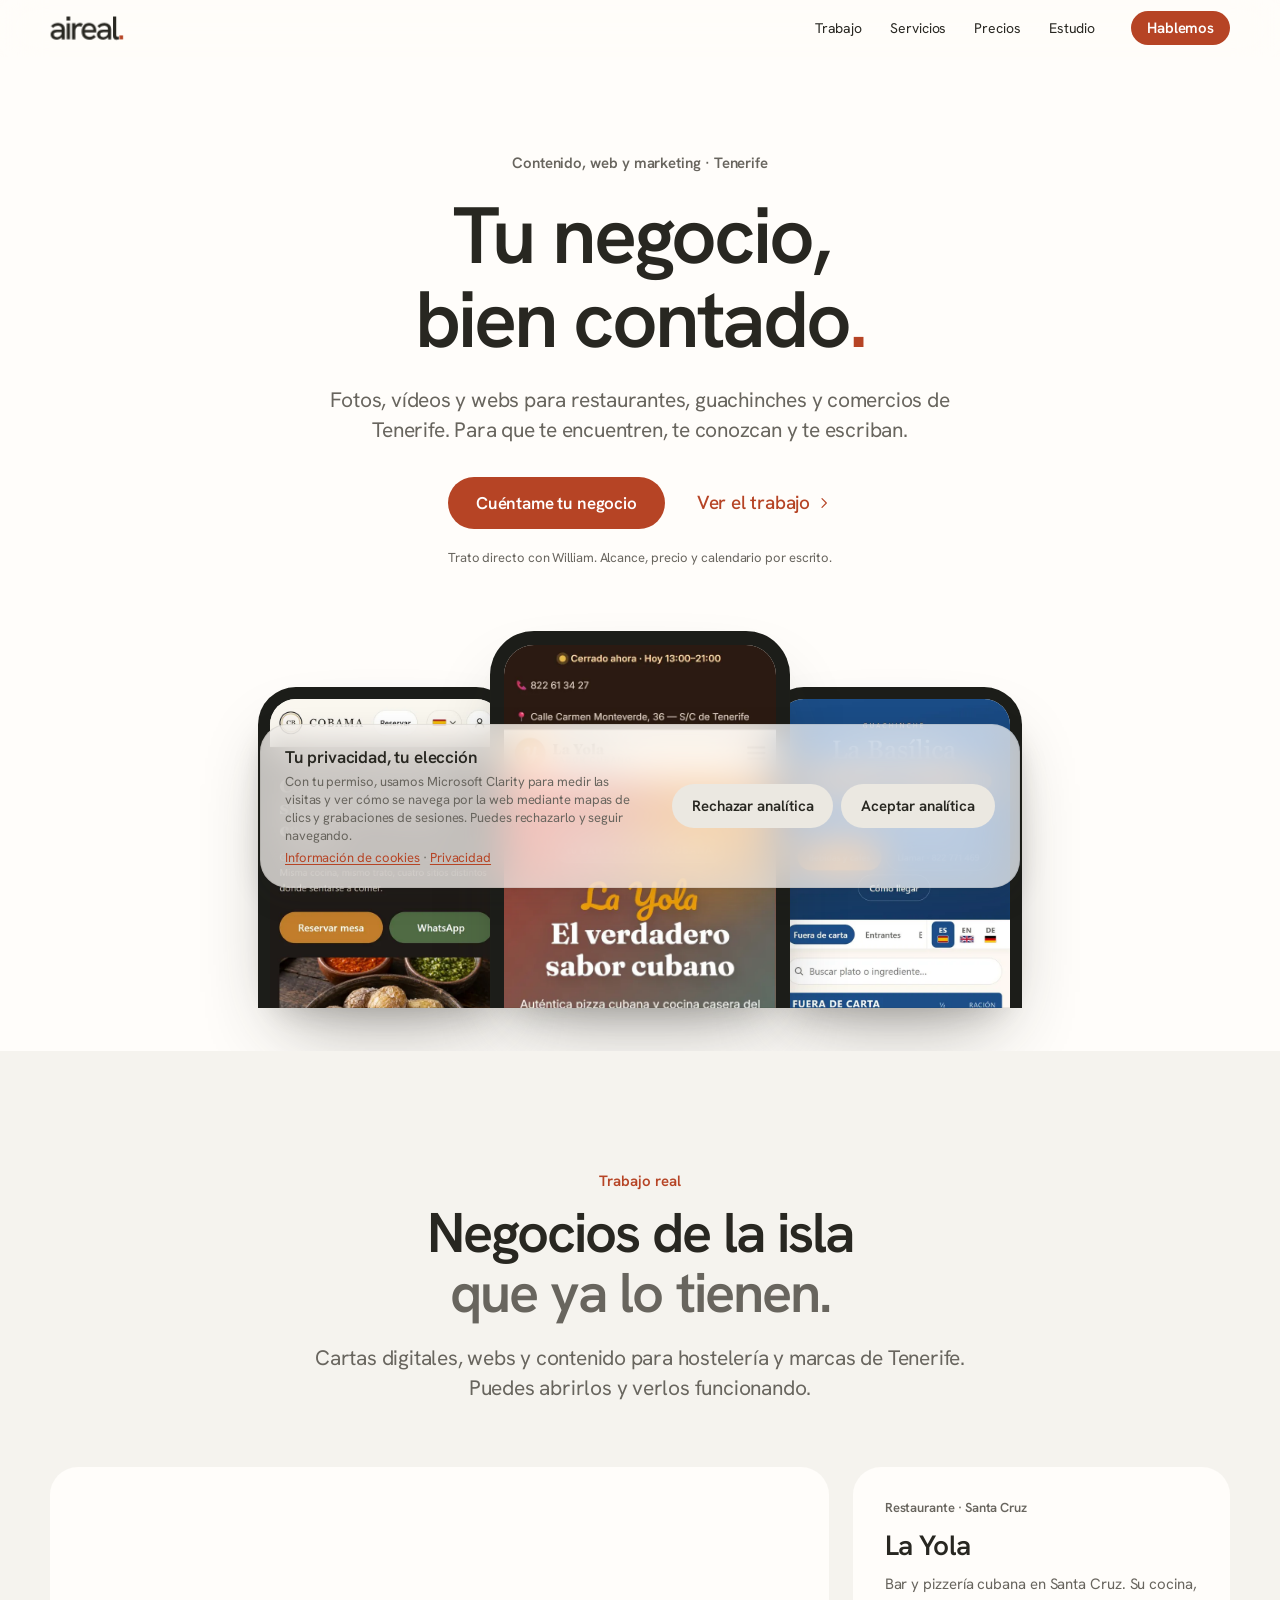
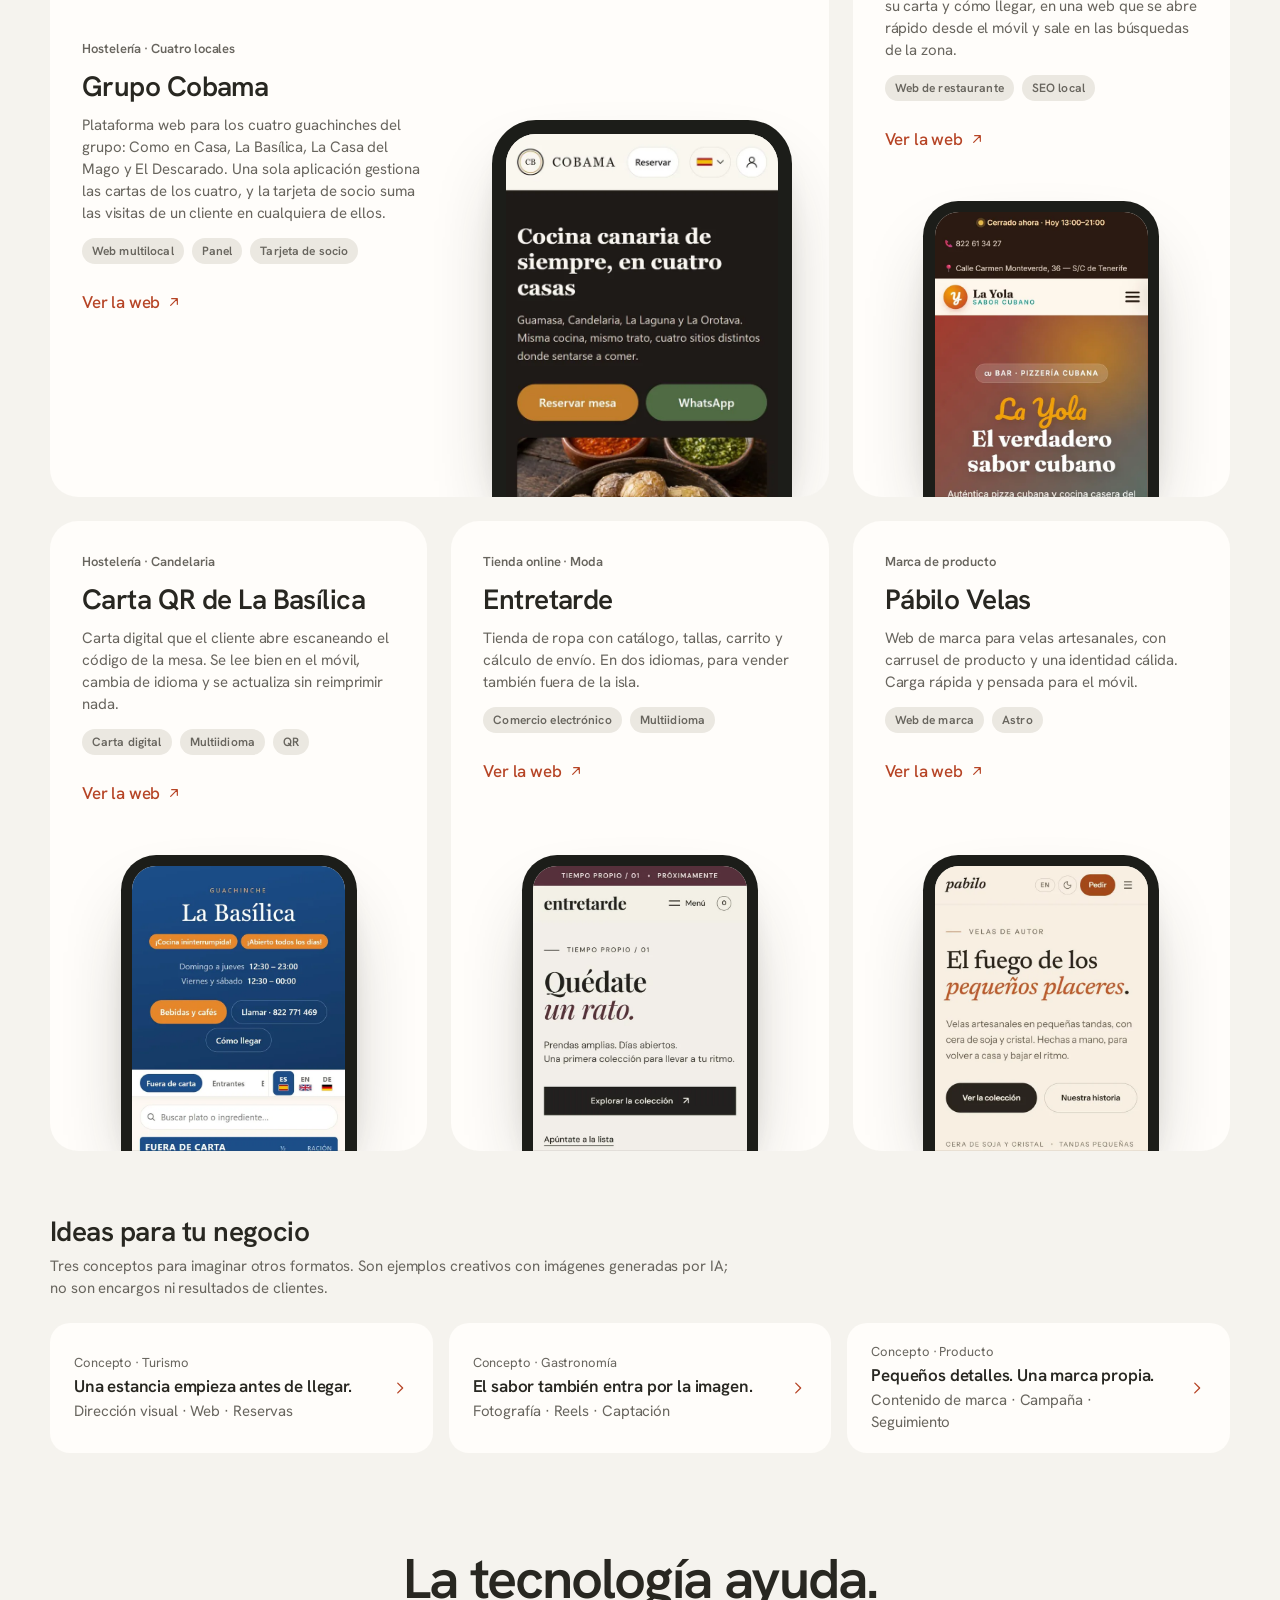
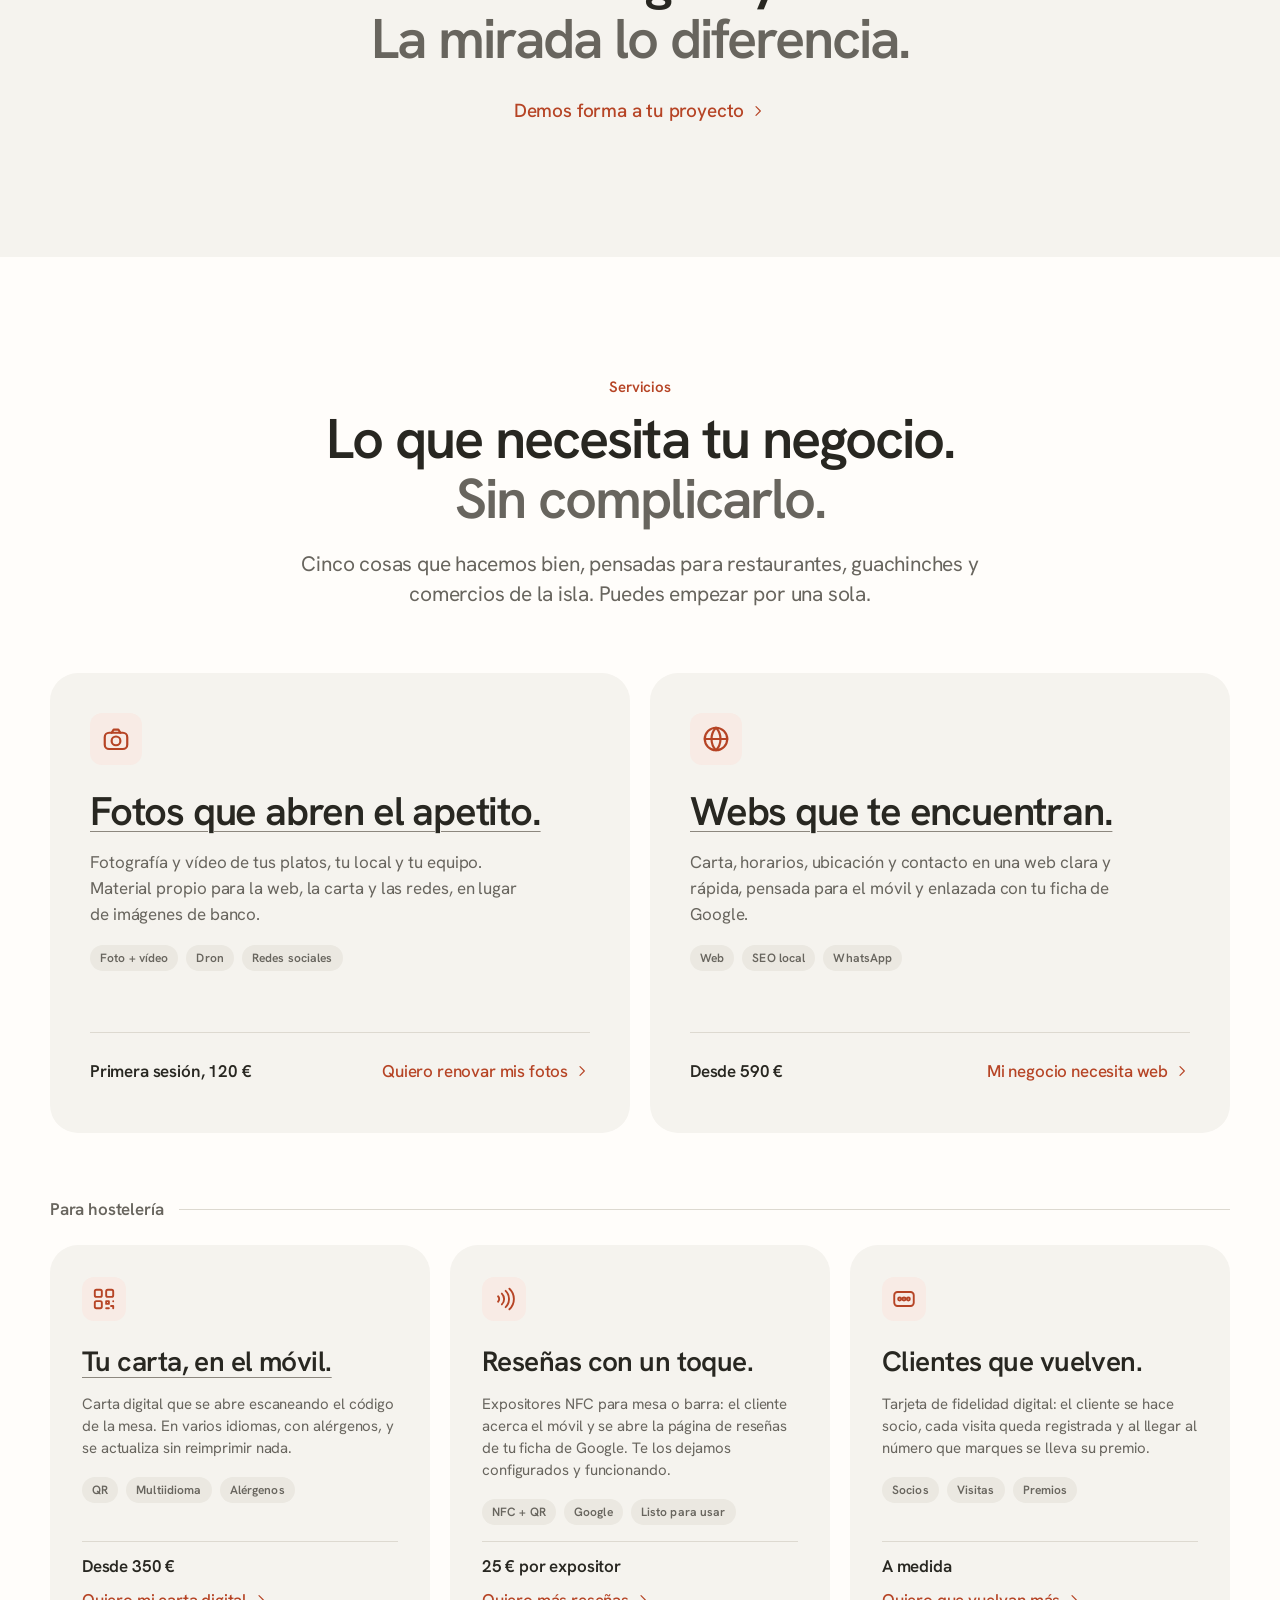
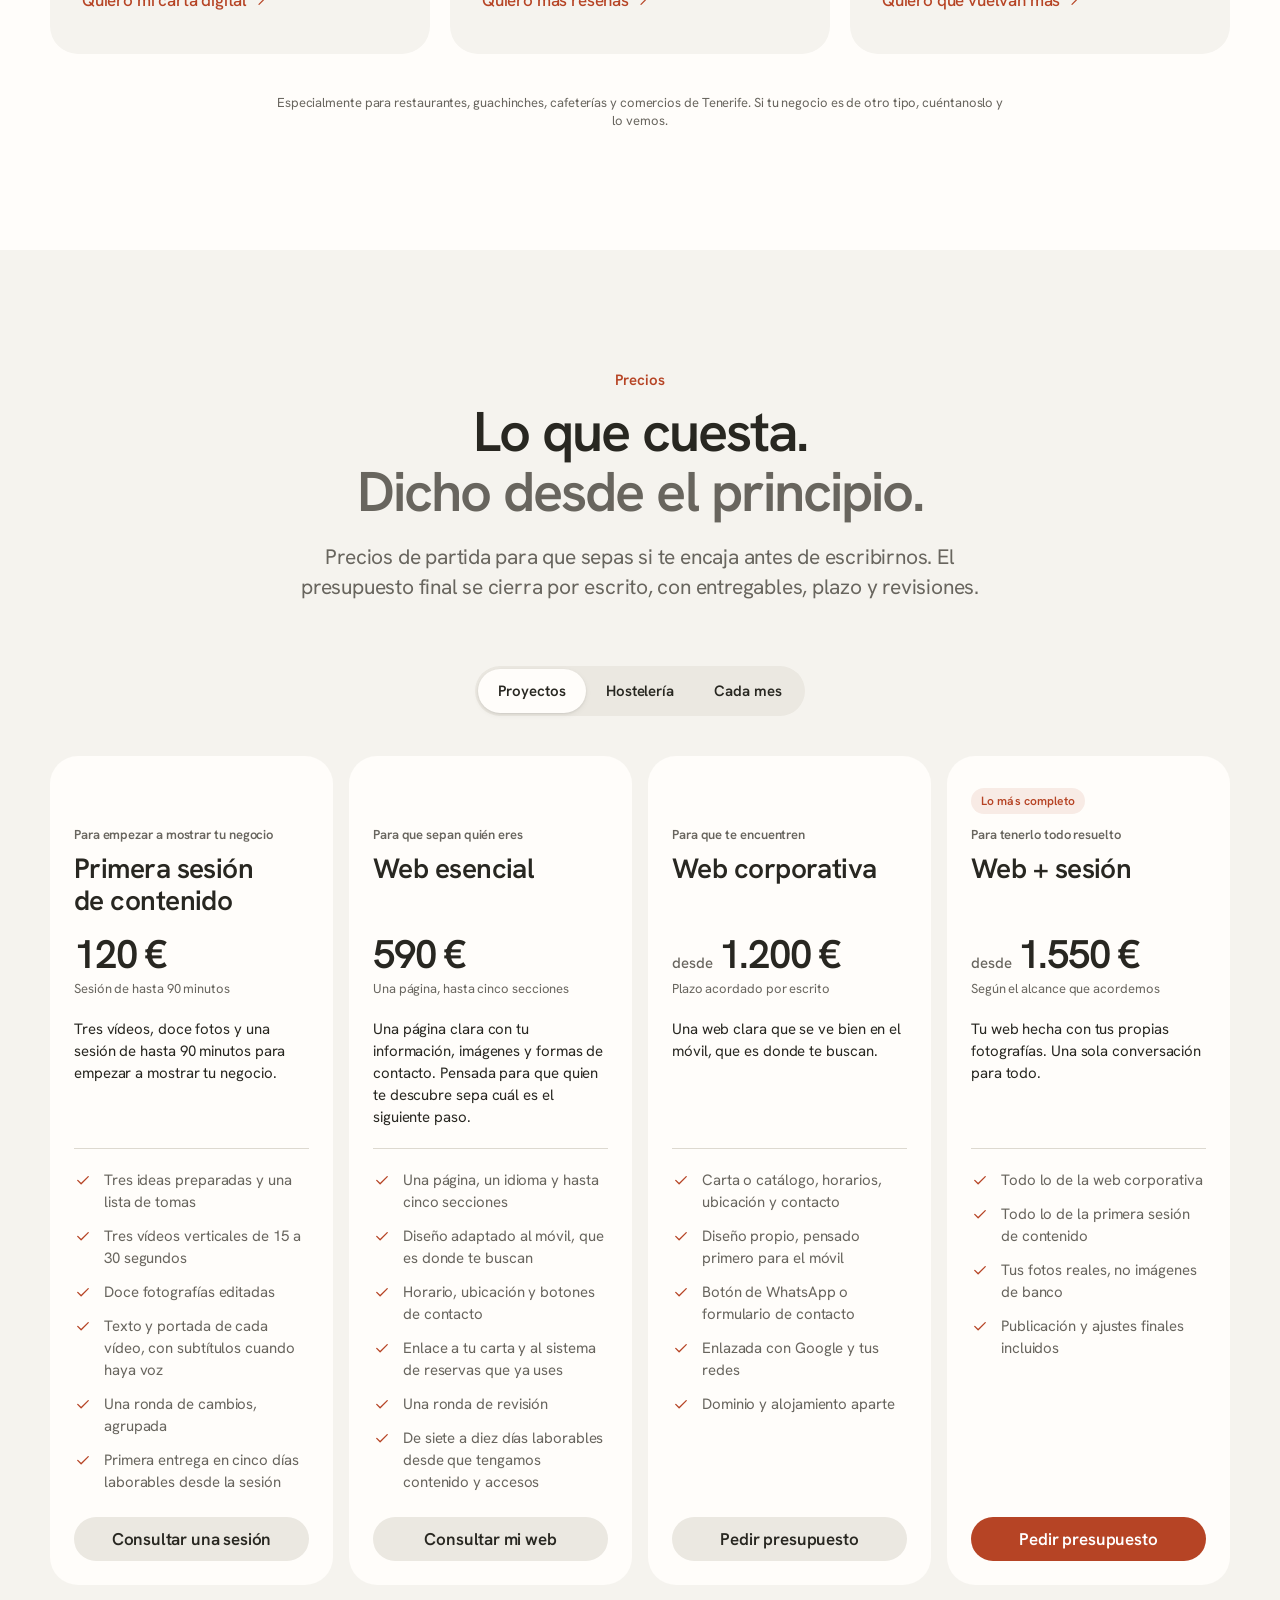
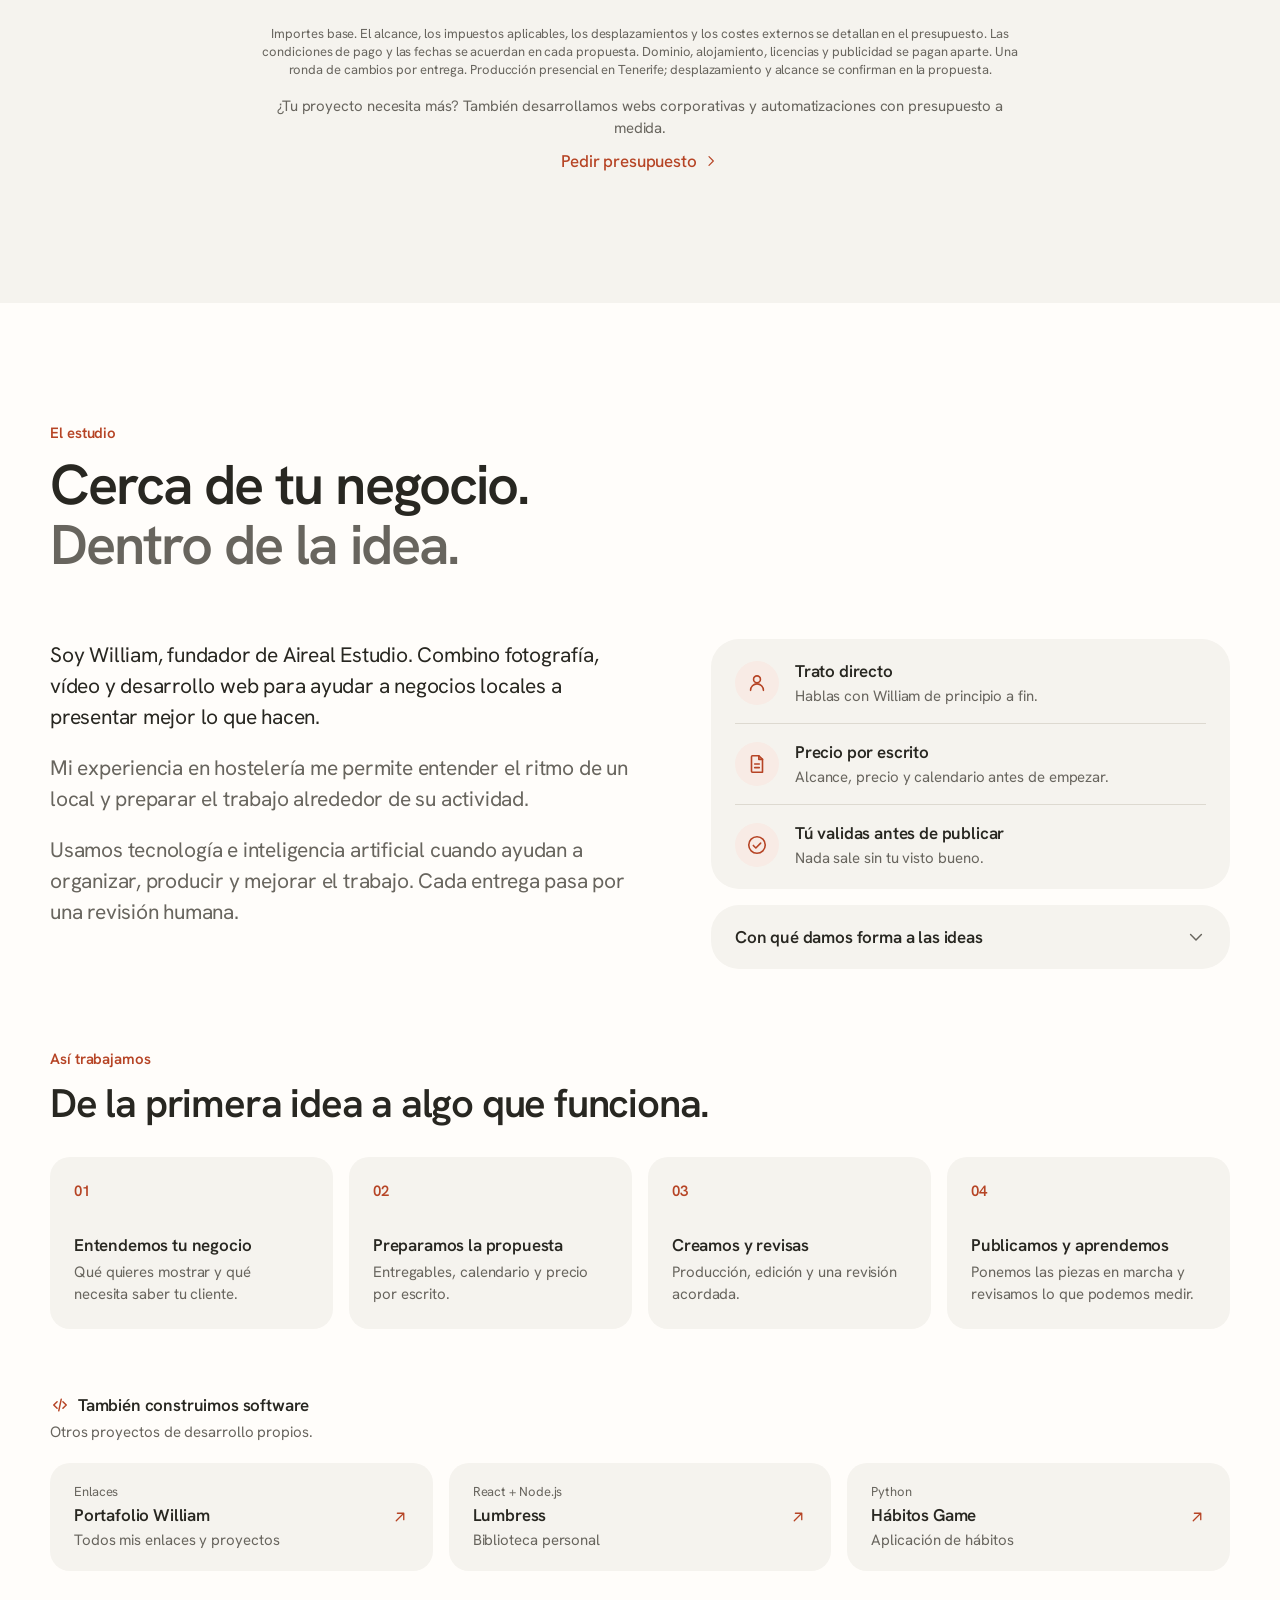
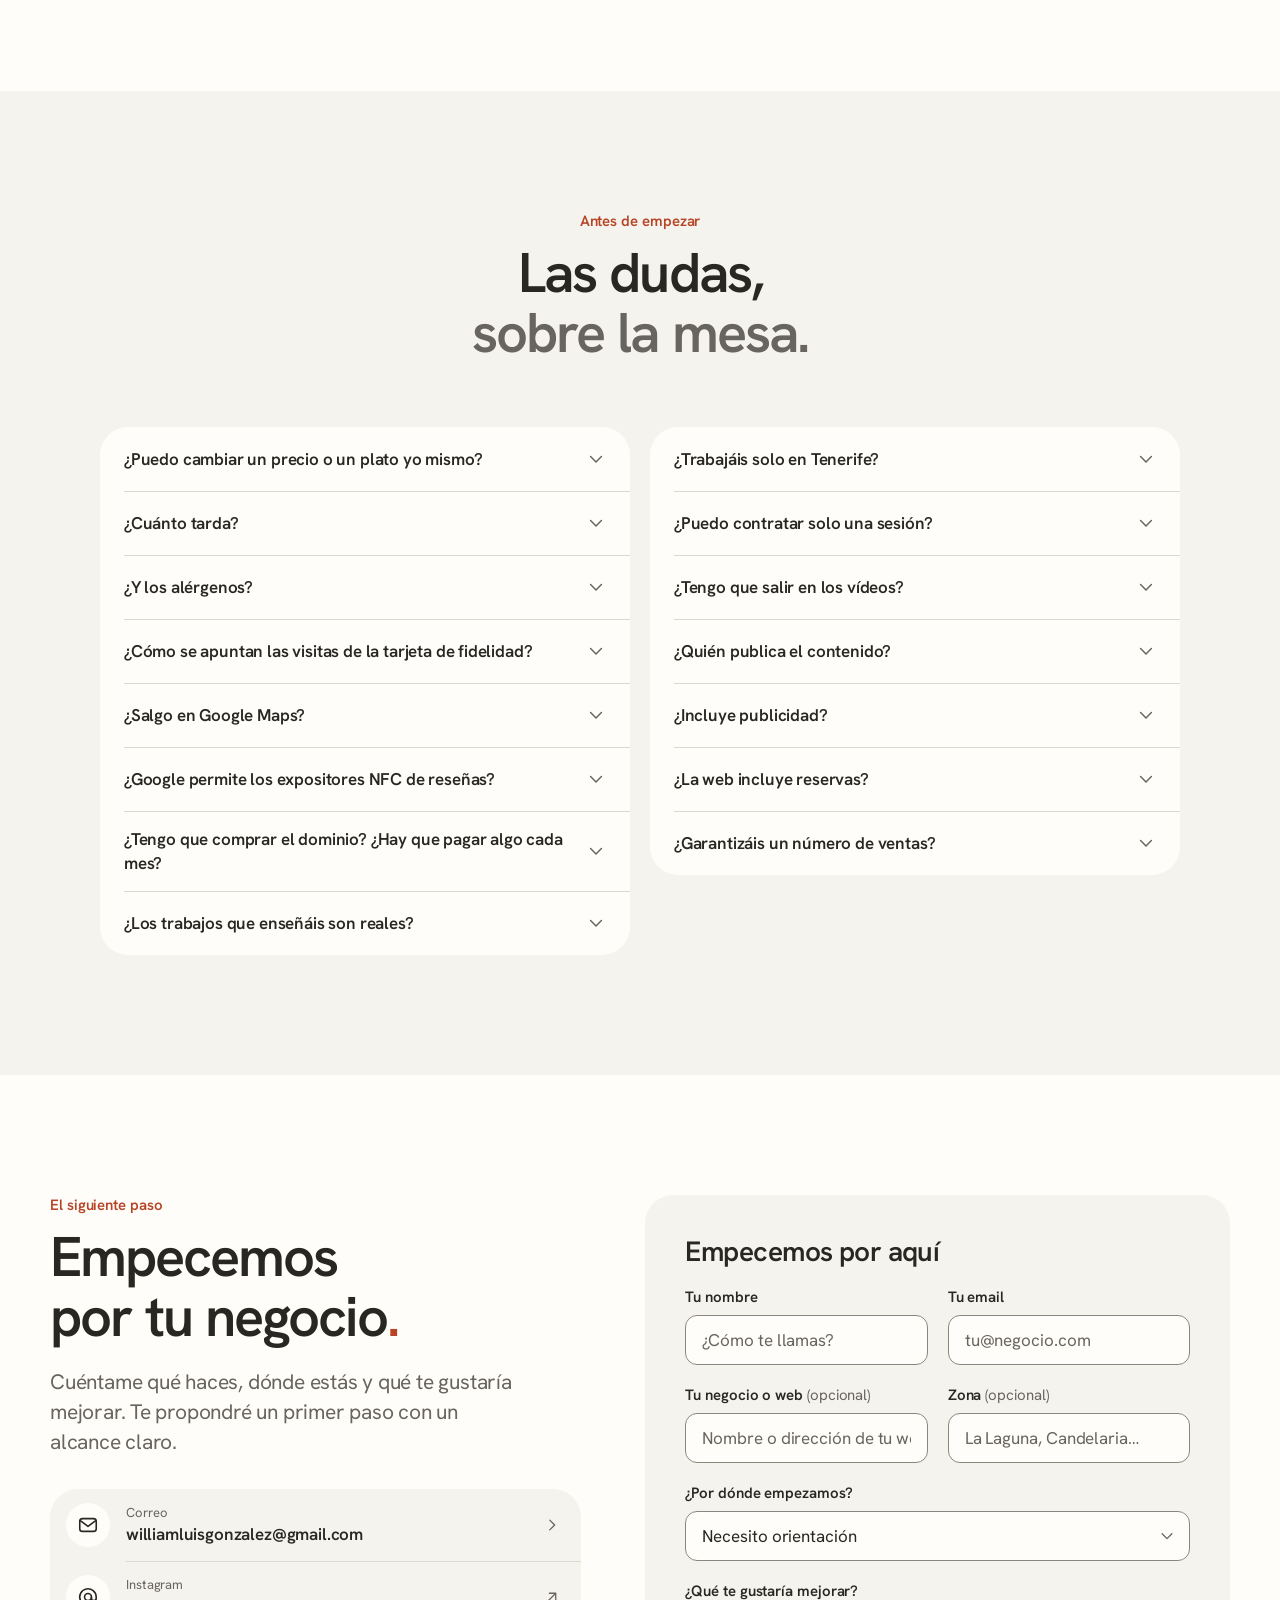
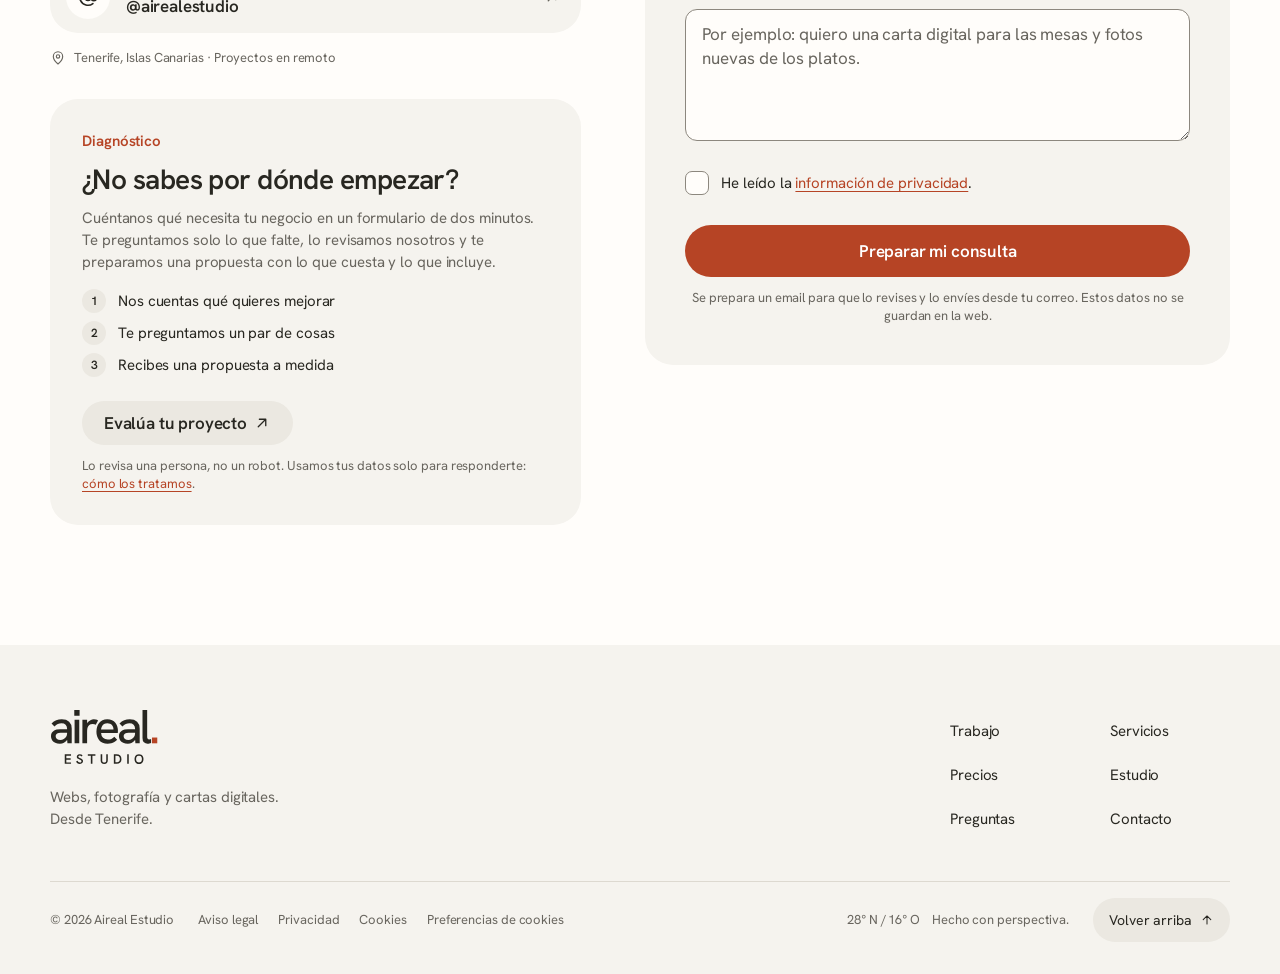
==== web/index.html @ 53a8c8a3 "Primera sesión de contenido a 120 € Co-Authored-By: Claude Opus 5.5 <noreply@anthropic.com>" ====
<!doctype html>
<html lang="es">
<head>
<meta charset="utf-8">
<meta name="viewport" content="width=device-width,initial-scale=1,viewport-fit=cover">
<title>Aireal Estudio | Contenido, web y marketing para negocios de Tenerife</title>
<meta name="description" content="Fotos, vídeos y webs para negocios de Tenerife. Primera sesión de contenido, cartas digitales QR, reseñas con NFC y tarjetas de fidelidad. Alcance, precio y calendario por escrito.">
<link rel="canonical" href="https://horizoncompany.es/">
<meta name="color-scheme" content="light dark">
<meta name="theme-color" content="#fffdfa" media="(prefers-color-scheme: light)">
<meta name="theme-color" content="#1b1e19" media="(prefers-color-scheme: dark)">
<meta property="og:type" content="website">
<meta property="og:site_name" content="Aireal Estudio">
<meta property="og:locale" content="es_ES">
<meta property="og:title" content="Aireal Estudio | Contenido, web y marketing en Tenerife">
<meta property="og:description" content="Fotos, vídeos y webs para que tu negocio esté bien contado. Alcance, precio y calendario por escrito.">
<meta property="og:url" content="https://horizoncompany.es/">
<meta property="og:image" content="https://horizoncompany.es/assets/img/post-promo.png">
<meta name="twitter:card" content="summary_large_image">
<link rel="icon" href="assets/favicon-20260922.svg" type="image/svg+xml">
<link rel="preload" href="assets/hanken-latin.woff2" as="font" type="font/woff2" crossorigin>
<link rel="preload" href="assets/trabajo/la-yola.webp" as="image" type="image/webp">
<link rel="stylesheet" href="assets/aireal-20261030.css">
<script type="application/ld+json">{"@context":"https://schema.org","@type":"ProfessionalService","name":"Aireal Estudio","url":"https://horizoncompany.es/","image":"https://horizoncompany.es/assets/img/post-promo.png","description":"Fotos, vídeos y webs para negocios de Tenerife. Primera sesión de contenido, cartas digitales QR, reseñas con NFC y tarjetas de fidelidad. Alcance, precio y calendario por escrito.","email":"mailto:williamluisgonzalez@gmail.com","areaServed":{"@type":"Place","name":"Tenerife, Islas Canarias"},"sameAs":["https://instagram.com/airealestudio"],"founder":{"@type":"Person","name":"William"}}</script>
<script src="assets/config.js?v=20260922b" defer></script>
<script src="assets/analytics.js?v=20260924a" defer></script>
<script src="assets/aireal-20261018.js" defer></script>
</head>
<body>
<a class="ae-skip" href="#contenido">Saltar al contenido</a><header class="ae-nav" data-ae-nav=""><div class="ae-nav__bar"><a class="ae-nav__brand" href="./" aria-label="Aireal Estudio, inicio"><svg class="ae-logo ae-logo--wordmark" viewBox="35.6 26.8 167.8 54.6" focusable="false" aria-hidden="true"><path class="ae-logo__ink" d="M62.61 80 62.07 73.26V57.01Q62.07 53.11 59.83 51.05Q57.59 48.98 53.36 48.98Q50.41 48.98 47.68 50.18Q44.95 51.37 42.54 54L37.97 49.34Q41.28 45.91 45.25 44.35Q49.22 42.78 53.91 42.78Q61.23 42.78 65.26 46.51Q69.29 50.25 69.29 57.01V80ZM50.87 80.64Q46.76 80.64 43.65 79.18Q40.54 77.71 38.83 75.07Q37.11 72.43 37.11 68.96Q37.11 65.89 38.37 63.72Q39.62 61.55 41.62 60.35Q43.51 59.15 45.93 58.67Q48.35 58.2 51.03 58.2H62.73V63.65H52.07Q50.59 63.65 49.02 63.91Q47.46 64.18 46.28 65.03Q45.41 65.69 44.9 66.7Q44.4 67.7 44.4 69.02Q44.4 71.65 46.38 73.2Q48.36 74.75 51.7 74.75Q54.55 74.75 56.89 73.45Q59.22 72.15 60.65 69.86Q62.07 67.58 62.07 64.7L64.63 68.1Q63.99 72 62.05 74.84Q60.12 77.67 57.27 79.15Q54.43 80.64 50.87 80.64Z"></path><path class="ae-logo__ink" d="M73.72 80V43.42H80.95V80ZM73.23 37.13V28.28H81.46V37.13Z"></path><path class="ae-logo__ink" d="M85.82 80V43.42H93.12V53.26L91.55 53.56Q91.98 50.32 93.85 47.9Q95.73 45.48 98.32 44.13Q100.91 42.78 103.45 42.78Q105.2 42.78 106.79 43.19Q108.39 43.6 110.08 44.56L106.52 51.09Q105.66 50.63 104.41 50.31Q103.17 49.99 102.01 49.99Q100.33 49.99 98.71 50.62Q97.08 51.24 95.78 52.55Q94.48 53.87 93.79 56.05Q93.48 57.09 93.29 58.74Q93.1 60.4 93.1 63.33V80Z"></path><path class="ae-logo__ink" d="M125 80.64Q120.54 80.64 117.25 79.16Q113.95 77.68 111.82 75.07Q109.68 72.45 108.62 69.07Q107.56 65.69 107.56 61.95Q107.56 58.24 108.59 54.8Q109.62 51.36 111.68 48.66Q113.73 45.96 116.92 44.37Q120.1 42.78 124.4 42.78Q128.65 42.78 131.76 44.23Q134.88 45.68 136.89 48.21Q138.9 50.75 139.9 53.96Q140.89 57.16 140.89 60.68Q140.89 61.06 140.85 62.09Q140.82 63.11 140.67 64H114.79Q115.05 68.87 117.84 71.51Q120.62 74.15 125.2 74.15Q128.29 74.15 130.75 73.14Q133.22 72.12 135.29 69.95L139.75 74.61Q137.57 76.72 135.31 78.05Q133.05 79.38 130.57 80.01Q128.08 80.64 125 80.64ZM133.71 60.34Q133.86 59.74 133.91 59.15Q133.96 58.56 133.96 57.98Q133.96 56.27 133.35 54.63Q132.74 52.99 131.58 51.69Q130.41 50.38 128.66 49.62Q126.91 48.85 124.57 48.85Q121.52 48.85 119.38 50.22Q117.23 51.58 116.08 53.79Q114.92 56 114.7 58.62H136.11Z"></path><path class="ae-logo__ink" d="M167.97 80 167.44 73.26V57.01Q167.44 53.11 165.2 51.05Q162.96 48.98 158.73 48.98Q155.77 48.98 153.04 50.18Q150.31 51.37 147.91 54L143.34 49.34Q146.65 45.91 150.62 44.35Q154.59 42.78 159.28 42.78Q166.59 42.78 170.62 46.51Q174.65 50.25 174.65 57.01V80ZM156.23 80.64Q152.12 80.64 149.01 79.18Q145.91 77.71 144.19 75.07Q142.48 72.43 142.48 68.96Q142.48 65.89 143.73 63.72Q144.99 61.55 146.99 60.35Q148.87 59.15 151.29 58.67Q153.71 58.2 156.4 58.2H168.09V63.65H157.44Q155.95 63.65 154.39 63.91Q152.82 64.18 151.65 65.03Q150.77 65.69 150.27 66.7Q149.76 67.7 149.76 69.02Q149.76 71.65 151.74 73.2Q153.73 74.75 157.06 74.75Q159.91 74.75 162.25 73.45Q164.59 72.15 166.01 69.86Q167.44 67.58 167.44 64.7L169.99 68.1Q169.35 72 167.42 74.84Q165.48 77.67 162.64 79.15Q159.8 80.64 156.23 80.64Z"></path><path class="ae-logo__ink" d="M186.89 80.64Q183.42 80.64 181.21 78.49Q179 76.35 179 71.67V28.28H186.21V70.28Q186.21 72.22 187.05 73.08Q187.89 73.95 189.27 73.95Q189.92 73.95 190.68 73.8Q191.45 73.66 192.28 73.4V79.57Q190.93 80.12 189.48 80.38Q188.04 80.64 186.89 80.64Z"></path><path class="ae-logo__dot" d="M193.65 80V71.01H201.87V80Z"></path></svg></a><nav class="ae-nav__links" aria-label="Principal"><a class="ae-nav__link" href="#trabajo">Trabajo</a><a class="ae-nav__link" href="#servicios">Servicios</a><a class="ae-nav__link" href="#precios">Precios</a><a class="ae-nav__link" href="#estudio">Estudio</a></nav><div class="ae-nav__actions"><a class="ae-btn ae-btn--primary ae-btn--sm ae-nav__cta" href="#contacto"><span class="ae-btn__label">Hablemos</span></a><details class="ae-nav__menu" data-ae-menu=""><summary class="ae-nav__toggle" aria-label="Abrir menú"><svg class="ae-icon ae-nav__toggle-open" width="24" height="24" viewBox="0 0 24 24" fill="none" stroke="currentColor" stroke-width="1.75" stroke-linecap="round" stroke-linejoin="round" focusable="false" aria-hidden="true"><path d="M4 8.5h16M4 15.5h16"></path></svg><svg class="ae-icon ae-nav__toggle-close" width="24" height="24" viewBox="0 0 24 24" fill="none" stroke="currentColor" stroke-width="1.75" stroke-linecap="round" stroke-linejoin="round" focusable="false" aria-hidden="true"><path d="M6 6l12 12M18 6L6 18"></path></svg></summary><div class="ae-nav__sheet"><nav aria-label="Principal en móvil"><ul class="ae-nav__sheet-list"><li><a class="ae-nav__sheet-link" href="#trabajo">Trabajo<svg class="ae-icon" width="20" height="20" viewBox="0 0 24 24" fill="none" stroke="currentColor" stroke-width="1.75" stroke-linecap="round" stroke-linejoin="round" focusable="false" aria-hidden="true"><path d="M9 5.5l6.5 6.5L9 18.5"></path></svg></a></li><li><a class="ae-nav__sheet-link" href="#servicios">Servicios<svg class="ae-icon" width="20" height="20" viewBox="0 0 24 24" fill="none" stroke="currentColor" stroke-width="1.75" stroke-linecap="round" stroke-linejoin="round" focusable="false" aria-hidden="true"><path d="M9 5.5l6.5 6.5L9 18.5"></path></svg></a></li><li><a class="ae-nav__sheet-link" href="#precios">Precios<svg class="ae-icon" width="20" height="20" viewBox="0 0 24 24" fill="none" stroke="currentColor" stroke-width="1.75" stroke-linecap="round" stroke-linejoin="round" focusable="false" aria-hidden="true"><path d="M9 5.5l6.5 6.5L9 18.5"></path></svg></a></li><li><a class="ae-nav__sheet-link" href="#estudio">Estudio<svg class="ae-icon" width="20" height="20" viewBox="0 0 24 24" fill="none" stroke="currentColor" stroke-width="1.75" stroke-linecap="round" stroke-linejoin="round" focusable="false" aria-hidden="true"><path d="M9 5.5l6.5 6.5L9 18.5"></path></svg></a></li></ul></nav></div></details></div></div></header><main id="contenido"><section class="ae-hero" id="inicio" aria-labelledby="hero-title"><div class="ae-hero__copy"><p class="ae-hero__eyebrow eyebrow">Contenido, web y marketing · Tenerife</p><h1 class="ae-hero__title hero" id="hero-title"><span class="ae-hero__line">Tu negocio, </span><span class="ae-hero__line">bien contado<span class="ae-dot">.</span></span></h1><p class="ae-hero__lead lead">Fotos, vídeos y webs para restaurantes, guachinches y comercios de Tenerife. Para que te encuentren, te conozcan y te escriban.</p><div class="ae-hero__actions"><a class="ae-btn ae-btn--primary ae-btn--lg" href="#contacto"><span class="ae-btn__label">Cuéntame tu negocio</span></a><a class="ae-btn ae-btn--plain ae-btn--lg" href="#trabajo"><span class="ae-btn__label">Ver el trabajo</span><svg class="ae-icon ae-btn__icon" width="16" height="16" viewBox="0 0 24 24" fill="none" stroke="currentColor" stroke-width="1.75" stroke-linecap="round" stroke-linejoin="round" focusable="false" aria-hidden="true"><path d="M9 5.5l6.5 6.5L9 18.5"></path></svg></a></div><p class="ae-hero__note footnote">Trato directo con William. Alcance, precio y calendario por escrito.</p></div><div class="ae-hero__stage"><div class="ae-phone ae-phone--md ae-hero__device ae-hero__device--left"><div class="ae-phone__screen"><img src="assets/trabajo/cobama.webp" alt="Web del Grupo Cobama en un móvil: cocina canaria de siempre, en cuatro casas." width="600" height="800" loading="lazy" decoding="async"/></div></div><div class="ae-phone ae-phone--lg ae-hero__device ae-hero__device--center"><div class="ae-phone__screen"><img src="assets/trabajo/la-yola.webp" alt="Web de La Yola en un móvil: el verdadero sabor cubano." width="600" height="800" loading="eager" decoding="async"/></div></div><div class="ae-phone ae-phone--md ae-hero__device ae-hero__device--right"><div class="ae-phone__screen"><img src="assets/trabajo/basilica.webp" alt="Carta digital de La Basílica en un móvil, con horarios y cambio de idioma." width="600" height="800" loading="lazy" decoding="async"/></div></div></div></section><section id="trabajo" class="ae-section ae-section--secondary" aria-labelledby="trabajo-title"><div class="ae-section__inner"><header class="ae-shead ae-shead--center"><p class="ae-shead__eyebrow eyebrow">Trabajo real</p><h2 class="ae-shead__title title-1" id="trabajo-title">Negocios de la isla <span class="ae-shead__muted">que ya lo tienen.</span></h2><p class="ae-shead__lead lead">Cartas digitales, webs y contenido para hostelería y marcas de Tenerife. Puedes abrirlos y verlos funcionando.</p></header><div class="ae-workgrid"><article class="ae-work ae-work--wide work-card"><div class="ae-work__body"><p class="ae-work__eyebrow eyebrow">Hostelería · Cuatro locales</p><h3 class="ae-work__title title-3">Grupo Cobama</h3><p class="ae-work__text callout">Plataforma web para los cuatro guachinches del grupo: Como en Casa, La Basílica, La Casa del Mago y El Descarado. Una sola aplicación gestiona las cartas de los cuatro, y la tarjeta de socio suma las visitas de un cliente en cualquiera de ellos.</p><ul class="ae-tags"><li><span class="ae-tag ae-tag--neutral">Web multilocal</span></li><li><span class="ae-tag ae-tag--neutral">Panel</span></li><li><span class="ae-tag ae-tag--neutral">Tarjeta de socio</span></li></ul><a class="ae-work__link ae-btn ae-btn--plain ae-btn--md" href="https://cobama.wyll-servidor.duckdns.org" target="_blank" rel="noopener noreferrer"><span class="ae-btn__label">Ver la web</span><svg class="ae-icon ae-btn__icon" width="16" height="16" viewBox="0 0 24 24" fill="none" stroke="currentColor" stroke-width="1.75" stroke-linecap="round" stroke-linejoin="round" focusable="false" aria-hidden="true"><path d="M7 17L17 7M8.5 7H17v8.5"></path></svg><span class="ae-sr">: Grupo Cobama (se abre en una pestaña nueva)</span></a></div><div class="ae-work__media"><div class="ae-phone ae-phone--lg"><div class="ae-phone__screen"><img src="assets/trabajo/cobama.webp" alt="Captura de Grupo Cobama en un móvil" width="600" height="800" loading="lazy" decoding="async"/></div></div></div></article><article class="ae-work ae-work--tall work-card"><div class="ae-work__body"><p class="ae-work__eyebrow eyebrow">Restaurante · Santa Cruz</p><h3 class="ae-work__title title-3">La Yola</h3><p class="ae-work__text callout">Bar y pizzería cubana en Santa Cruz. Su cocina, su carta y cómo llegar, en una web que se abre rápido desde el móvil y sale en las búsquedas de la zona.</p><ul class="ae-tags"><li><span class="ae-tag ae-tag--neutral">Web de restaurante</span></li><li><span class="ae-tag ae-tag--neutral">SEO local</span></li></ul><a class="ae-work__link ae-btn ae-btn--plain ae-btn--md" href="https://layola.pages.dev" target="_blank" rel="noopener noreferrer"><span class="ae-btn__label">Ver la web</span><svg class="ae-icon ae-btn__icon" width="16" height="16" viewBox="0 0 24 24" fill="none" stroke="currentColor" stroke-width="1.75" stroke-linecap="round" stroke-linejoin="round" focusable="false" aria-hidden="true"><path d="M7 17L17 7M8.5 7H17v8.5"></path></svg><span class="ae-sr">: La Yola (se abre en una pestaña nueva)</span></a></div><div class="ae-work__media"><div class="ae-phone ae-phone--sm"><div class="ae-phone__screen"><img src="assets/trabajo/la-yola.webp" alt="Captura de La Yola en un móvil" width="600" height="800" loading="lazy" decoding="async"/></div></div></div></article><article class="ae-work ae-work--tall work-card"><div class="ae-work__body"><p class="ae-work__eyebrow eyebrow">Hostelería · Candelaria</p><h3 class="ae-work__title title-3">Carta QR de La Basílica</h3><p class="ae-work__text callout">Carta digital que el cliente abre escaneando el código de la mesa. Se lee bien en el móvil, cambia de idioma y se actualiza sin reimprimir nada.</p><ul class="ae-tags"><li><span class="ae-tag ae-tag--neutral">Carta digital</span></li><li><span class="ae-tag ae-tag--neutral">Multiidioma</span></li><li><span class="ae-tag ae-tag--neutral">QR</span></li></ul><a class="ae-work__link ae-btn ae-btn--plain ae-btn--md" href="https://basilicacarta.pages.dev" target="_blank" rel="noopener noreferrer"><span class="ae-btn__label">Ver la web</span><svg class="ae-icon ae-btn__icon" width="16" height="16" viewBox="0 0 24 24" fill="none" stroke="currentColor" stroke-width="1.75" stroke-linecap="round" stroke-linejoin="round" focusable="false" aria-hidden="true"><path d="M7 17L17 7M8.5 7H17v8.5"></path></svg><span class="ae-sr">: Carta QR de La Basílica (se abre en una pestaña nueva)</span></a></div><div class="ae-work__media"><div class="ae-phone ae-phone--sm"><div class="ae-phone__screen"><img src="assets/trabajo/basilica.webp" alt="Captura de Carta QR de La Basílica en un móvil" width="600" height="800" loading="lazy" decoding="async"/></div></div></div></article><article class="ae-work ae-work--tall work-card"><div class="ae-work__body"><p class="ae-work__eyebrow eyebrow">Tienda online · Moda</p><h3 class="ae-work__title title-3">Entretarde</h3><p class="ae-work__text callout">Tienda de ropa con catálogo, tallas, carrito y cálculo de envío. En dos idiomas, para vender también fuera de la isla.</p><ul class="ae-tags"><li><span class="ae-tag ae-tag--neutral">Comercio electrónico</span></li><li><span class="ae-tag ae-tag--neutral">Multiidioma</span></li></ul><a class="ae-work__link ae-btn ae-btn--plain ae-btn--md" href="https://entretarde.wyll-servidor.duckdns.org" target="_blank" rel="noopener noreferrer"><span class="ae-btn__label">Ver la web</span><svg class="ae-icon ae-btn__icon" width="16" height="16" viewBox="0 0 24 24" fill="none" stroke="currentColor" stroke-width="1.75" stroke-linecap="round" stroke-linejoin="round" focusable="false" aria-hidden="true"><path d="M7 17L17 7M8.5 7H17v8.5"></path></svg><span class="ae-sr">: Entretarde (se abre en una pestaña nueva)</span></a></div><div class="ae-work__media"><div class="ae-phone ae-phone--sm"><div class="ae-phone__screen"><img src="assets/trabajo/entretarde.webp" alt="Captura de Entretarde en un móvil" width="600" height="800" loading="lazy" decoding="async"/></div></div></div></article><article class="ae-work ae-work--tall work-card"><div class="ae-work__body"><p class="ae-work__eyebrow eyebrow">Marca de producto</p><h3 class="ae-work__title title-3">Pábilo Velas</h3><p class="ae-work__text callout">Web de marca para velas artesanales, con carrusel de producto y una identidad cálida. Carga rápida y pensada para el móvil.</p><ul class="ae-tags"><li><span class="ae-tag ae-tag--neutral">Web de marca</span></li><li><span class="ae-tag ae-tag--neutral">Astro</span></li></ul><a class="ae-work__link ae-btn ae-btn--plain ae-btn--md" href="https://pabilo-velas.pages.dev" target="_blank" rel="noopener noreferrer"><span class="ae-btn__label">Ver la web</span><svg class="ae-icon ae-btn__icon" width="16" height="16" viewBox="0 0 24 24" fill="none" stroke="currentColor" stroke-width="1.75" stroke-linecap="round" stroke-linejoin="round" focusable="false" aria-hidden="true"><path d="M7 17L17 7M8.5 7H17v8.5"></path></svg><span class="ae-sr">: Pábilo Velas (se abre en una pestaña nueva)</span></a></div><div class="ae-work__media"><div class="ae-phone ae-phone--sm"><div class="ae-phone__screen"><img src="assets/trabajo/pabilo.webp" alt="Captura de Pábilo Velas en un móvil" width="600" height="800" loading="lazy" decoding="async"/></div></div></div></article></div><div class="ae-ideas"><div class="ae-ideas__head"><h3 class="ae-ideas__title title-3">Ideas para tu negocio</h3><p class="ae-ideas__text callout">Tres conceptos para imaginar otros formatos. Son ejemplos creativos con imágenes generadas por IA; no son encargos ni resultados de clientes.</p></div><div class="ae-linkcards"><a class="ae-linkcard" href="concepto-alojamiento.html"><span class="ae-linkcard__body"><span class="ae-linkcard__eyebrow">Concepto · Turismo</span><span class="ae-linkcard__title headline">Una estancia empieza antes de llegar.</span><span class="ae-linkcard__text">Dirección visual · Web · Reservas</span></span><svg class="ae-icon ae-linkcard__icon" width="18" height="18" viewBox="0 0 24 24" fill="none" stroke="currentColor" stroke-width="1.75" stroke-linecap="round" stroke-linejoin="round" focusable="false" aria-hidden="true"><path d="M9 5.5l6.5 6.5L9 18.5"></path></svg></a><a class="ae-linkcard" href="concepto-restaurante.html"><span class="ae-linkcard__body"><span class="ae-linkcard__eyebrow">Concepto · Gastronomía</span><span class="ae-linkcard__title headline">El sabor también entra por la imagen.</span><span class="ae-linkcard__text">Fotografía · Reels · Captación</span></span><svg class="ae-icon ae-linkcard__icon" width="18" height="18" viewBox="0 0 24 24" fill="none" stroke="currentColor" stroke-width="1.75" stroke-linecap="round" stroke-linejoin="round" focusable="false" aria-hidden="true"><path d="M9 5.5l6.5 6.5L9 18.5"></path></svg></a><a class="ae-linkcard" href="concepto-marca.html"><span class="ae-linkcard__body"><span class="ae-linkcard__eyebrow">Concepto · Producto</span><span class="ae-linkcard__title headline">Pequeños detalles. Una marca propia.</span><span class="ae-linkcard__text">Contenido de marca · Campaña · Seguimiento</span></span><svg class="ae-icon ae-linkcard__icon" width="18" height="18" viewBox="0 0 24 24" fill="none" stroke="currentColor" stroke-width="1.75" stroke-linecap="round" stroke-linejoin="round" focusable="false" aria-hidden="true"><path d="M9 5.5l6.5 6.5L9 18.5"></path></svg></a></div></div><div class="ae-statement"><p class="ae-statement__title title-1">La tecnología ayuda. <span class="ae-statement__muted">La mirada lo diferencia.</span></p><div class="ae-statement__action"><a class="ae-btn ae-btn--plain ae-btn--lg" href="#contacto"><span class="ae-btn__label">Demos forma a tu proyecto</span><svg class="ae-icon ae-btn__icon" width="16" height="16" viewBox="0 0 24 24" fill="none" stroke="currentColor" stroke-width="1.75" stroke-linecap="round" stroke-linejoin="round" focusable="false" aria-hidden="true"><path d="M9 5.5l6.5 6.5L9 18.5"></path></svg></a></div></div></div></section><section id="servicios" class="ae-section" aria-labelledby="servicios-title"><div class="ae-section__inner"><header class="ae-shead ae-shead--center"><p class="ae-shead__eyebrow eyebrow">Servicios</p><h2 class="ae-shead__title title-1" id="servicios-title">Lo que necesita tu negocio. <span class="ae-shead__muted">Sin complicarlo.</span></h2><p class="ae-shead__lead lead">Cinco cosas que hacemos bien, pensadas para restaurantes, guachinches y comercios de la isla. Puedes empezar por una sola.</p></header><div class="ae-services ae-services--lg"><article class="ae-service ae-service--lg"><span class="ae-service__icon"><svg class="ae-icon" width="30" height="30" viewBox="0 0 24 24" fill="none" stroke="currentColor" stroke-width="1.75" stroke-linecap="round" stroke-linejoin="round" focusable="false" aria-hidden="true"><rect x="3" y="7" width="18" height="13" rx="3.5"></rect><path d="M8.5 7l1.6-2.5h3.8L15.5 7"></path><circle cx="12" cy="13.5" r="3.5"></circle></svg></span><h3 class="ae-service__title title-2"><a href="/fotografia-gastronomica-tenerife/">Fotos que abren el apetito.</a></h3><p class="ae-service__text">Fotografía y vídeo de tus platos, tu local y tu equipo. Material propio para la web, la carta y las redes, en lugar de imágenes de banco.</p><ul class="ae-tags"><li><span class="ae-tag ae-tag--neutral">Foto + vídeo</span></li><li><span class="ae-tag ae-tag--neutral">Dron</span></li><li><span class="ae-tag ae-tag--neutral">Redes sociales</span></li></ul><div class="ae-service__foot"><p class="ae-service__price headline">Primera sesión, 120 €</p><a class="ae-btn ae-btn--plain ae-btn--md" href="#contacto" data-interest="Primera sesión de contenido"><span class="ae-btn__label">Quiero renovar mis fotos</span><svg class="ae-icon ae-btn__icon" width="16" height="16" viewBox="0 0 24 24" fill="none" stroke="currentColor" stroke-width="1.75" stroke-linecap="round" stroke-linejoin="round" focusable="false" aria-hidden="true"><path d="M9 5.5l6.5 6.5L9 18.5"></path></svg></a></div></article><article class="ae-service ae-service--lg"><span class="ae-service__icon"><svg class="ae-icon" width="30" height="30" viewBox="0 0 24 24" fill="none" stroke="currentColor" stroke-width="1.75" stroke-linecap="round" stroke-linejoin="round" focusable="false" aria-hidden="true"><circle cx="12" cy="12" r="9"></circle><path d="M3 12h18M12 3c2.4 2.5 3.6 5.5 3.6 9S14.4 18.5 12 21c-2.4-2.5-3.6-5.5-3.6-9S9.6 5.5 12 3z"></path></svg></span><h3 class="ae-service__title title-2"><a href="/diseno-web-tenerife/">Webs que te encuentran.</a></h3><p class="ae-service__text">Carta, horarios, ubicación y contacto en una web clara y rápida, pensada para el móvil y enlazada con tu ficha de Google.</p><ul class="ae-tags"><li><span class="ae-tag ae-tag--neutral">Web</span></li><li><span class="ae-tag ae-tag--neutral">SEO local</span></li><li><span class="ae-tag ae-tag--neutral">WhatsApp</span></li></ul><div class="ae-service__foot"><p class="ae-service__price headline">Desde 590 €</p><a class="ae-btn ae-btn--plain ae-btn--md" href="#contacto" data-interest="Web esencial"><span class="ae-btn__label">Mi negocio necesita web</span><svg class="ae-icon ae-btn__icon" width="16" height="16" viewBox="0 0 24 24" fill="none" stroke="currentColor" stroke-width="1.75" stroke-linecap="round" stroke-linejoin="round" focusable="false" aria-hidden="true"><path d="M9 5.5l6.5 6.5L9 18.5"></path></svg></a></div></article></div><h3 class="ae-subhead headline">Para hostelería</h3><div class="ae-services ae-services--sm"><article class="ae-service ae-service--sm"><span class="ae-service__icon"><svg class="ae-icon" width="26" height="26" viewBox="0 0 24 24" fill="none" stroke="currentColor" stroke-width="1.75" stroke-linecap="round" stroke-linejoin="round" focusable="false" aria-hidden="true"><rect x="3.5" y="3.5" width="6.5" height="6.5" rx="1.5"></rect><rect x="14" y="3.5" width="6.5" height="6.5" rx="1.5"></rect><rect x="3.5" y="14" width="6.5" height="6.5" rx="1.5"></rect><path d="M14 14h2.5v2.5H14zM20.5 14v.01M18.5 18.5h2v2M14 20.5h2.5"></path></svg></span><h4 class="ae-service__title title-3"><a href="/cartas-digitales-restaurantes/">Tu carta, en el móvil.</a></h4><p class="ae-service__text">Carta digital que se abre escaneando el código de la mesa. En varios idiomas, con alérgenos, y se actualiza sin reimprimir nada.</p><ul class="ae-tags"><li><span class="ae-tag ae-tag--neutral">QR</span></li><li><span class="ae-tag ae-tag--neutral">Multiidioma</span></li><li><span class="ae-tag ae-tag--neutral">Alérgenos</span></li></ul><div class="ae-service__foot"><p class="ae-service__price headline">Desde 350 €</p><a class="ae-btn ae-btn--plain ae-btn--md" href="#contacto" data-interest="Carta digital con QR"><span class="ae-btn__label">Quiero mi carta digital</span><svg class="ae-icon ae-btn__icon" width="16" height="16" viewBox="0 0 24 24" fill="none" stroke="currentColor" stroke-width="1.75" stroke-linecap="round" stroke-linejoin="round" focusable="false" aria-hidden="true"><path d="M9 5.5l6.5 6.5L9 18.5"></path></svg></a></div></article><article class="ae-service ae-service--sm"><span class="ae-service__icon"><svg class="ae-icon" width="26" height="26" viewBox="0 0 24 24" fill="none" stroke="currentColor" stroke-width="1.75" stroke-linecap="round" stroke-linejoin="round" focusable="false" aria-hidden="true"><path d="M6.5 9.5a3.5 3.5 0 0 1 0 5"></path><path d="M10 7a7 7 0 0 1 0 10"></path><path d="M13.5 4.5a10.5 10.5 0 0 1 0 15"></path><path d="M17 2.5a13 13 0 0 1 0 19"></path></svg></span><h4 class="ae-service__title title-3">Reseñas con un toque.</h4><p class="ae-service__text">Expositores NFC para mesa o barra: el cliente acerca el móvil y se abre la página de reseñas de tu ficha de Google. Te los dejamos configurados y funcionando.</p><ul class="ae-tags"><li><span class="ae-tag ae-tag--neutral">NFC + QR</span></li><li><span class="ae-tag ae-tag--neutral">Google</span></li><li><span class="ae-tag ae-tag--neutral">Listo para usar</span></li></ul><div class="ae-service__foot"><p class="ae-service__price headline">25 € por expositor</p><a class="ae-btn ae-btn--plain ae-btn--md" href="#contacto" data-interest="Reseñas con NFC"><span class="ae-btn__label">Quiero más reseñas</span><svg class="ae-icon ae-btn__icon" width="16" height="16" viewBox="0 0 24 24" fill="none" stroke="currentColor" stroke-width="1.75" stroke-linecap="round" stroke-linejoin="round" focusable="false" aria-hidden="true"><path d="M9 5.5l6.5 6.5L9 18.5"></path></svg></a></div></article><article class="ae-service ae-service--sm"><span class="ae-service__icon"><svg class="ae-icon" width="26" height="26" viewBox="0 0 24 24" fill="none" stroke="currentColor" stroke-width="1.75" stroke-linecap="round" stroke-linejoin="round" focusable="false" aria-hidden="true"><rect x="3" y="5.5" width="18" height="13" rx="3"></rect><circle cx="8" cy="12" r="1.4"></circle><circle cx="12" cy="12" r="1.4"></circle><circle cx="16" cy="12" r="1.4"></circle></svg></span><h4 class="ae-service__title title-3">Clientes que vuelven.</h4><p class="ae-service__text">Tarjeta de fidelidad digital: el cliente se hace socio, cada visita queda registrada y al llegar al número que marques se lleva su premio.</p><ul class="ae-tags"><li><span class="ae-tag ae-tag--neutral">Socios</span></li><li><span class="ae-tag ae-tag--neutral">Visitas</span></li><li><span class="ae-tag ae-tag--neutral">Premios</span></li></ul><div class="ae-service__foot"><p class="ae-service__price headline">A medida</p><a class="ae-btn ae-btn--plain ae-btn--md" href="#contacto" data-interest="Tarjeta de fidelidad"><span class="ae-btn__label">Quiero que vuelvan más</span><svg class="ae-icon ae-btn__icon" width="16" height="16" viewBox="0 0 24 24" fill="none" stroke="currentColor" stroke-width="1.75" stroke-linecap="round" stroke-linejoin="round" focusable="false" aria-hidden="true"><path d="M9 5.5l6.5 6.5L9 18.5"></path></svg></a></div></article></div><p class="ae-note footnote">Especialmente para restaurantes, guachinches, cafeterías y comercios de Tenerife. Si tu negocio es de otro tipo, cuéntanoslo y lo vemos.</p></div></section><section id="precios" class="ae-section ae-section--secondary" aria-labelledby="precios-title"><div class="ae-section__inner"><span id="tarifas" class="ae-anchor" aria-hidden="true"></span><header class="ae-shead ae-shead--center"><p class="ae-shead__eyebrow eyebrow">Precios</p><h2 class="ae-shead__title title-1" id="precios-title">Lo que cuesta. <span class="ae-shead__muted">Dicho desde el principio.</span></h2><p class="ae-shead__lead lead">Precios de partida para que sepas si te encaja antes de escribirnos. El presupuesto final se cierra por escrito, con entregables, plazo y revisiones.</p></header><div class="ae-pricing__tabs"><div class="ae-seg" role="tablist" aria-label="Tipo de servicio" data-ae-tabs="precios" hidden=""><span class="ae-seg__thumb" aria-hidden="true"></span><button type="button" role="tab" class="ae-seg__item" id="tab-proyectos" aria-controls="panel-proyectos" aria-selected="true" tabindex="0" data-ae-tab="proyectos">Proyectos</button><button type="button" role="tab" class="ae-seg__item" id="tab-hosteleria" aria-controls="panel-hosteleria" aria-selected="false" tabindex="-1" data-ae-tab="hosteleria">Hostelería</button><button type="button" role="tab" class="ae-seg__item" id="tab-mensual" aria-controls="panel-mensual" aria-selected="false" tabindex="-1" data-ae-tab="mensual">Cada mes</button></div></div><div class="ae-tabpanel" id="panel-proyectos" data-ae-panel="proyectos"><h3 class="ae-tabpanel__title title-3">Proyectos</h3><div class="ae-pricegrid ae-pricegrid--4"><article class="ae-price"><div class="ae-price__head"><p class="ae-price__eyebrow">Para empezar a mostrar tu negocio</p><h4 class="ae-price__name title-3">Primera sesión de contenido</h4><p class="ae-price__amount"><span class="ae-price__value title-2">120 €</span></p><p class="ae-price__note footnote">Sesión de hasta 90 minutos</p></div><p class="ae-price__text callout">Tres vídeos, doce fotos y una sesión de hasta 90 minutos para empezar a mostrar tu negocio.</p><ul class="ae-price__features"><li><svg class="ae-icon ae-price__check" width="18" height="18" viewBox="0 0 24 24" fill="none" stroke="currentColor" stroke-width="1.75" stroke-linecap="round" stroke-linejoin="round" focusable="false" aria-hidden="true"><path d="M5 12.5l4.5 4.5L19 7.5"></path></svg><span>Tres ideas preparadas y una lista de tomas</span></li><li><svg class="ae-icon ae-price__check" width="18" height="18" viewBox="0 0 24 24" fill="none" stroke="currentColor" stroke-width="1.75" stroke-linecap="round" stroke-linejoin="round" focusable="false" aria-hidden="true"><path d="M5 12.5l4.5 4.5L19 7.5"></path></svg><span>Tres vídeos verticales de 15 a 30 segundos</span></li><li><svg class="ae-icon ae-price__check" width="18" height="18" viewBox="0 0 24 24" fill="none" stroke="currentColor" stroke-width="1.75" stroke-linecap="round" stroke-linejoin="round" focusable="false" aria-hidden="true"><path d="M5 12.5l4.5 4.5L19 7.5"></path></svg><span>Doce fotografías editadas</span></li><li><svg class="ae-icon ae-price__check" width="18" height="18" viewBox="0 0 24 24" fill="none" stroke="currentColor" stroke-width="1.75" stroke-linecap="round" stroke-linejoin="round" focusable="false" aria-hidden="true"><path d="M5 12.5l4.5 4.5L19 7.5"></path></svg><span>Texto y portada de cada vídeo, con subtítulos cuando haya voz</span></li><li><svg class="ae-icon ae-price__check" width="18" height="18" viewBox="0 0 24 24" fill="none" stroke="currentColor" stroke-width="1.75" stroke-linecap="round" stroke-linejoin="round" focusable="false" aria-hidden="true"><path d="M5 12.5l4.5 4.5L19 7.5"></path></svg><span>Una ronda de cambios, agrupada</span></li><li><svg class="ae-icon ae-price__check" width="18" height="18" viewBox="0 0 24 24" fill="none" stroke="currentColor" stroke-width="1.75" stroke-linecap="round" stroke-linejoin="round" focusable="false" aria-hidden="true"><path d="M5 12.5l4.5 4.5L19 7.5"></path></svg><span>Primera entrega en cinco días laborables desde la sesión</span></li></ul><div class="ae-price__cta"><a class="ae-btn ae-btn--secondary ae-btn--md ae-btn--full" href="#contacto" data-interest="Primera sesión de contenido"><span class="ae-btn__label">Consultar una sesión</span></a></div></article><article class="ae-price"><div class="ae-price__head"><p class="ae-price__eyebrow">Para que sepan quién eres</p><h4 class="ae-price__name title-3">Web esencial</h4><p class="ae-price__amount"><span class="ae-price__value title-2">590 €</span></p><p class="ae-price__note footnote">Una página, hasta cinco secciones</p></div><p class="ae-price__text callout">Una página clara con tu información, imágenes y formas de contacto. Pensada para que quien te descubre sepa cuál es el siguiente paso.</p><ul class="ae-price__features"><li><svg class="ae-icon ae-price__check" width="18" height="18" viewBox="0 0 24 24" fill="none" stroke="currentColor" stroke-width="1.75" stroke-linecap="round" stroke-linejoin="round" focusable="false" aria-hidden="true"><path d="M5 12.5l4.5 4.5L19 7.5"></path></svg><span>Una página, un idioma y hasta cinco secciones</span></li><li><svg class="ae-icon ae-price__check" width="18" height="18" viewBox="0 0 24 24" fill="none" stroke="currentColor" stroke-width="1.75" stroke-linecap="round" stroke-linejoin="round" focusable="false" aria-hidden="true"><path d="M5 12.5l4.5 4.5L19 7.5"></path></svg><span>Diseño adaptado al móvil, que es donde te buscan</span></li><li><svg class="ae-icon ae-price__check" width="18" height="18" viewBox="0 0 24 24" fill="none" stroke="currentColor" stroke-width="1.75" stroke-linecap="round" stroke-linejoin="round" focusable="false" aria-hidden="true"><path d="M5 12.5l4.5 4.5L19 7.5"></path></svg><span>Horario, ubicación y botones de contacto</span></li><li><svg class="ae-icon ae-price__check" width="18" height="18" viewBox="0 0 24 24" fill="none" stroke="currentColor" stroke-width="1.75" stroke-linecap="round" stroke-linejoin="round" focusable="false" aria-hidden="true"><path d="M5 12.5l4.5 4.5L19 7.5"></path></svg><span>Enlace a tu carta y al sistema de reservas que ya uses</span></li><li><svg class="ae-icon ae-price__check" width="18" height="18" viewBox="0 0 24 24" fill="none" stroke="currentColor" stroke-width="1.75" stroke-linecap="round" stroke-linejoin="round" focusable="false" aria-hidden="true"><path d="M5 12.5l4.5 4.5L19 7.5"></path></svg><span>Una ronda de revisión</span></li><li><svg class="ae-icon ae-price__check" width="18" height="18" viewBox="0 0 24 24" fill="none" stroke="currentColor" stroke-width="1.75" stroke-linecap="round" stroke-linejoin="round" focusable="false" aria-hidden="true"><path d="M5 12.5l4.5 4.5L19 7.5"></path></svg><span>De siete a diez días laborables desde que tengamos contenido y accesos</span></li></ul><div class="ae-price__cta"><a class="ae-btn ae-btn--secondary ae-btn--md ae-btn--full" href="#contacto" data-interest="Web esencial"><span class="ae-btn__label">Consultar mi web</span></a></div></article><article class="ae-price"><div class="ae-price__head"><p class="ae-price__eyebrow">Para que te encuentren</p><h4 class="ae-price__name title-3">Web corporativa</h4><p class="ae-price__amount"><span class="ae-price__prefix">desde</span><span class="ae-price__value title-2">1.200 €</span></p><p class="ae-price__note footnote">Plazo acordado por escrito</p></div><p class="ae-price__text callout">Una web clara que se ve bien en el móvil, que es donde te buscan.</p><ul class="ae-price__features"><li><svg class="ae-icon ae-price__check" width="18" height="18" viewBox="0 0 24 24" fill="none" stroke="currentColor" stroke-width="1.75" stroke-linecap="round" stroke-linejoin="round" focusable="false" aria-hidden="true"><path d="M5 12.5l4.5 4.5L19 7.5"></path></svg><span>Carta o catálogo, horarios, ubicación y contacto</span></li><li><svg class="ae-icon ae-price__check" width="18" height="18" viewBox="0 0 24 24" fill="none" stroke="currentColor" stroke-width="1.75" stroke-linecap="round" stroke-linejoin="round" focusable="false" aria-hidden="true"><path d="M5 12.5l4.5 4.5L19 7.5"></path></svg><span>Diseño propio, pensado primero para el móvil</span></li><li><svg class="ae-icon ae-price__check" width="18" height="18" viewBox="0 0 24 24" fill="none" stroke="currentColor" stroke-width="1.75" stroke-linecap="round" stroke-linejoin="round" focusable="false" aria-hidden="true"><path d="M5 12.5l4.5 4.5L19 7.5"></path></svg><span>Botón de WhatsApp o formulario de contacto</span></li><li><svg class="ae-icon ae-price__check" width="18" height="18" viewBox="0 0 24 24" fill="none" stroke="currentColor" stroke-width="1.75" stroke-linecap="round" stroke-linejoin="round" focusable="false" aria-hidden="true"><path d="M5 12.5l4.5 4.5L19 7.5"></path></svg><span>Enlazada con Google y tus redes</span></li><li><svg class="ae-icon ae-price__check" width="18" height="18" viewBox="0 0 24 24" fill="none" stroke="currentColor" stroke-width="1.75" stroke-linecap="round" stroke-linejoin="round" focusable="false" aria-hidden="true"><path d="M5 12.5l4.5 4.5L19 7.5"></path></svg><span>Dominio y alojamiento aparte</span></li></ul><div class="ae-price__cta"><a class="ae-btn ae-btn--secondary ae-btn--md ae-btn--full" href="#contacto" data-interest="Web corporativa"><span class="ae-btn__label">Pedir presupuesto</span></a></div></article><article class="ae-price ae-price--featured"><div class="ae-price__head"><span class="ae-tag ae-tag--accent ae-price__badge">Lo más completo</span><p class="ae-price__eyebrow">Para tenerlo todo resuelto</p><h4 class="ae-price__name title-3">Web + sesión</h4><p class="ae-price__amount"><span class="ae-price__prefix">desde</span><span class="ae-price__value title-2">1.550 €</span></p><p class="ae-price__note footnote">Según el alcance que acordemos</p></div><p class="ae-price__text callout">Tu web hecha con tus propias fotografías. Una sola conversación para todo.</p><ul class="ae-price__features"><li><svg class="ae-icon ae-price__check" width="18" height="18" viewBox="0 0 24 24" fill="none" stroke="currentColor" stroke-width="1.75" stroke-linecap="round" stroke-linejoin="round" focusable="false" aria-hidden="true"><path d="M5 12.5l4.5 4.5L19 7.5"></path></svg><span>Todo lo de la web corporativa</span></li><li><svg class="ae-icon ae-price__check" width="18" height="18" viewBox="0 0 24 24" fill="none" stroke="currentColor" stroke-width="1.75" stroke-linecap="round" stroke-linejoin="round" focusable="false" aria-hidden="true"><path d="M5 12.5l4.5 4.5L19 7.5"></path></svg><span>Todo lo de la primera sesión de contenido</span></li><li><svg class="ae-icon ae-price__check" width="18" height="18" viewBox="0 0 24 24" fill="none" stroke="currentColor" stroke-width="1.75" stroke-linecap="round" stroke-linejoin="round" focusable="false" aria-hidden="true"><path d="M5 12.5l4.5 4.5L19 7.5"></path></svg><span>Tus fotos reales, no imágenes de banco</span></li><li><svg class="ae-icon ae-price__check" width="18" height="18" viewBox="0 0 24 24" fill="none" stroke="currentColor" stroke-width="1.75" stroke-linecap="round" stroke-linejoin="round" focusable="false" aria-hidden="true"><path d="M5 12.5l4.5 4.5L19 7.5"></path></svg><span>Publicación y ajustes finales incluidos</span></li></ul><div class="ae-price__cta"><a class="ae-btn ae-btn--primary ae-btn--md ae-btn--full" href="#contacto" data-interest="Web + sesión de contenido"><span class="ae-btn__label">Pedir presupuesto</span></a></div></article></div></div><div class="ae-tabpanel" id="panel-hosteleria" data-ae-panel="hosteleria"><h3 class="ae-tabpanel__title title-3">Hostelería</h3><p class="ae-tabpanel__intro callout">Tres productos pequeños, rápidos de poner en marcha y pensados para hostelería.</p><div class="ae-pricegrid ae-pricegrid--3"><article class="ae-price"><div class="ae-price__head"><p class="ae-price__eyebrow">Para dejar de reimprimir</p><h4 class="ae-price__name title-3">Carta digital QR</h4><p class="ae-price__amount"><span class="ae-price__prefix">desde</span><span class="ae-price__value title-2">350 €</span></p><p class="ae-price__note footnote">Carta, idiomas y códigos QR incluidos</p></div><p class="ae-price__text callout">Tu carta en el móvil del cliente, que se abre escaneando el código de la mesa.</p><ul class="ae-price__features"><li><svg class="ae-icon ae-price__check" width="18" height="18" viewBox="0 0 24 24" fill="none" stroke="currentColor" stroke-width="1.75" stroke-linecap="round" stroke-linejoin="round" focusable="false" aria-hidden="true"><path d="M5 12.5l4.5 4.5L19 7.5"></path></svg><span>Carta completa con platos, precios y descripciones</span></li><li><svg class="ae-icon ae-price__check" width="18" height="18" viewBox="0 0 24 24" fill="none" stroke="currentColor" stroke-width="1.75" stroke-linecap="round" stroke-linejoin="round" focusable="false" aria-hidden="true"><path d="M5 12.5l4.5 4.5L19 7.5"></path></svg><span>Varios idiomas para el cliente extranjero</span></li><li><svg class="ae-icon ae-price__check" width="18" height="18" viewBox="0 0 24 24" fill="none" stroke="currentColor" stroke-width="1.75" stroke-linecap="round" stroke-linejoin="round" focusable="false" aria-hidden="true"><path d="M5 12.5l4.5 4.5L19 7.5"></path></svg><span>Alérgenos a partir de tus datos, validados por ti</span></li><li><svg class="ae-icon ae-price__check" width="18" height="18" viewBox="0 0 24 24" fill="none" stroke="currentColor" stroke-width="1.75" stroke-linecap="round" stroke-linejoin="round" focusable="false" aria-hidden="true"><path d="M5 12.5l4.5 4.5L19 7.5"></path></svg><span>Códigos QR listos para imprimir y colocar</span></li><li><svg class="ae-icon ae-price__check" width="18" height="18" viewBox="0 0 24 24" fill="none" stroke="currentColor" stroke-width="1.75" stroke-linecap="round" stroke-linejoin="round" focusable="false" aria-hidden="true"><path d="M5 12.5l4.5 4.5L19 7.5"></path></svg><span>Cambios de precio sin reimprimir nada</span></li></ul><div class="ae-price__cta"><a class="ae-btn ae-btn--secondary ae-btn--md ae-btn--full" href="#contacto" data-interest="Carta digital con QR"><span class="ae-btn__label">Pedir presupuesto</span></a></div></article><article class="ae-price"><div class="ae-price__head"><p class="ae-price__eyebrow">Para conseguir más reseñas</p><h4 class="ae-price__name title-3">Reseñas con NFC</h4><p class="ae-price__amount"><span class="ae-price__value title-2">25 €</span><span class="ae-price__suffix">/unidad</span></p><p class="ae-price__note footnote">Cada expositor, configurado e instalado</p></div><p class="ae-price__text callout">Expositores para mesa o barra que abren tu página de reseñas de Google con solo acercar el móvil.</p><ul class="ae-price__features"><li><svg class="ae-icon ae-price__check" width="18" height="18" viewBox="0 0 24 24" fill="none" stroke="currentColor" stroke-width="1.75" stroke-linecap="round" stroke-linejoin="round" focusable="false" aria-hidden="true"><path d="M5 12.5l4.5 4.5L19 7.5"></path></svg><span>Expositores NFC con código QR de respaldo</span></li><li><svg class="ae-icon ae-price__check" width="18" height="18" viewBox="0 0 24 24" fill="none" stroke="currentColor" stroke-width="1.75" stroke-linecap="round" stroke-linejoin="round" focusable="false" aria-hidden="true"><path d="M5 12.5l4.5 4.5L19 7.5"></path></svg><span>Enlazados a la página de reseñas de tu ficha de Google</span></li><li><svg class="ae-icon ae-price__check" width="18" height="18" viewBox="0 0 24 24" fill="none" stroke="currentColor" stroke-width="1.75" stroke-linecap="round" stroke-linejoin="round" focusable="false" aria-hidden="true"><path d="M5 12.5l4.5 4.5L19 7.5"></path></svg><span>Configurados y probados con móviles Android e iPhone</span></li><li><svg class="ae-icon ae-price__check" width="18" height="18" viewBox="0 0 24 24" fill="none" stroke="currentColor" stroke-width="1.75" stroke-linecap="round" stroke-linejoin="round" focusable="false" aria-hidden="true"><path d="M5 12.5l4.5 4.5L19 7.5"></path></svg><span>Colocados en tu local y listos para usar</span></li><li><svg class="ae-icon ae-price__check" width="18" height="18" viewBox="0 0 24 24" fill="none" stroke="currentColor" stroke-width="1.75" stroke-linecap="round" stroke-linejoin="round" focusable="false" aria-hidden="true"><path d="M5 12.5l4.5 4.5L19 7.5"></path></svg><span>Si aún no tienes ficha de Google, te ayudamos a crearla</span></li></ul><div class="ae-price__cta"><a class="ae-btn ae-btn--secondary ae-btn--md ae-btn--full" href="#contacto" data-interest="Reseñas con NFC"><span class="ae-btn__label">Pedir presupuesto</span></a></div></article><article class="ae-price"><div class="ae-price__head"><p class="ae-price__eyebrow">Para que vuelvan más veces</p><h4 class="ae-price__name title-3">Tarjeta de fidelidad</h4><p class="ae-price__amount"><span class="ae-price__value title-2">A medida</span></p><p class="ae-price__note footnote">Según tu local y el premio</p></div><p class="ae-price__text callout">Tus clientes se hacen socios, suman visitas y se llevan un premio al llegar al número que marques.</p><ul class="ae-price__features"><li><svg class="ae-icon ae-price__check" width="18" height="18" viewBox="0 0 24 24" fill="none" stroke="currentColor" stroke-width="1.75" stroke-linecap="round" stroke-linejoin="round" focusable="false" aria-hidden="true"><path d="M5 12.5l4.5 4.5L19 7.5"></path></svg><span>Tarjeta con código y QR para cada cliente</span></li><li><svg class="ae-icon ae-price__check" width="18" height="18" viewBox="0 0 24 24" fill="none" stroke="currentColor" stroke-width="1.75" stroke-linecap="round" stroke-linejoin="round" focusable="false" aria-hidden="true"><path d="M5 12.5l4.5 4.5L19 7.5"></path></svg><span>Alta en el local o desde tu propia web</span></li><li><svg class="ae-icon ae-price__check" width="18" height="18" viewBox="0 0 24 24" fill="none" stroke="currentColor" stroke-width="1.75" stroke-linecap="round" stroke-linejoin="round" focusable="false" aria-hidden="true"><path d="M5 12.5l4.5 4.5L19 7.5"></path></svg><span>Una visita por cliente y día: dos toques seguidos no cuentan dos veces</span></li><li><svg class="ae-icon ae-price__check" width="18" height="18" viewBox="0 0 24 24" fill="none" stroke="currentColor" stroke-width="1.75" stroke-linecap="round" stroke-linejoin="round" focusable="false" aria-hidden="true"><path d="M5 12.5l4.5 4.5L19 7.5"></path></svg><span>Premio automático al llegar al número que elijas</span></li><li><svg class="ae-icon ae-price__check" width="18" height="18" viewBox="0 0 24 24" fill="none" stroke="currentColor" stroke-width="1.75" stroke-linecap="round" stroke-linejoin="round" focusable="false" aria-hidden="true"><path d="M5 12.5l4.5 4.5L19 7.5"></path></svg><span>Con varios locales, las visitas suman en todos</span></li></ul><div class="ae-price__cta"><a class="ae-btn ae-btn--secondary ae-btn--md ae-btn--full" href="#contacto" data-interest="Tarjeta de fidelidad"><span class="ae-btn__label">Pedir presupuesto</span></a></div></article></div></div><div class="ae-tabpanel" id="panel-mensual" data-ae-panel="mensual"><h3 class="ae-tabpanel__title title-3">Cada mes</h3><p class="ae-tabpanel__intro callout">¿Prefieres continuidad? Si tu web ya funciona, podemos encargarnos cada mes de los cambios o del contenido.</p><ul class="ae-plans"><li class="ae-plans__row"><span class="ae-plans__info"><span class="ae-plans__name headline">Mantenimiento</span><span class="ae-plans__text callout">Cambios en tu carta y tu web</span></span><span class="ae-plans__price"><span class="ae-plans__value">30 €</span><span class="ae-plans__suffix">/mes</span></span></li><li class="ae-plans__row"><span class="ae-plans__info"><span class="ae-plans__name headline">Contenido mensual</span><span class="ae-plans__text callout">Una sesión, cuatro vídeos y veinte fotos</span></span><span class="ae-plans__price"><span class="ae-plans__value">490 €</span><span class="ae-plans__suffix">/mes</span></span></li><li class="ae-plans__row"><span class="ae-plans__info"><span class="ae-plans__name headline">Impulso</span><span class="ae-plans__text callout">Contenido y captación</span></span><span class="ae-plans__price"><span class="ae-plans__prefix">desde </span><span class="ae-plans__value">990 €</span><span class="ae-plans__suffix">/mes</span></span></li><li class="ae-plans__row"><span class="ae-plans__info"><span class="ae-plans__name headline">Conecta</span><span class="ae-plans__text callout">Con automatizaciones</span></span><span class="ae-plans__price"><span class="ae-plans__prefix">desde </span><span class="ae-plans__value">1.490 €</span><span class="ae-plans__suffix">/mes</span></span></li></ul><div class="ae-tabpanel__foot"><a class="ae-btn ae-btn--secondary ae-btn--md" href="#contacto" data-interest="Contenido mensual"><span class="ae-btn__label">Pedir detalles</span></a></div></div><p class="ae-finenote footnote">Importes base. El alcance, los impuestos aplicables, los desplazamientos y los costes externos se detallan en el presupuesto. Las condiciones de pago y las fechas se acuerdan en cada propuesta. Dominio, alojamiento, licencias y publicidad se pagan aparte. Una ronda de cambios por entrega. Producción presencial en Tenerife; desplazamiento y alcance se confirman en la propuesta.</p><p class="ae-more callout">¿Tu proyecto necesita más? También desarrollamos webs corporativas y automatizaciones con presupuesto a medida. <a class="ae-btn ae-btn--plain ae-btn--md" href="#contacto" data-interest="Otro proyecto"><span class="ae-btn__label">Pedir presupuesto</span><svg class="ae-icon ae-btn__icon" width="16" height="16" viewBox="0 0 24 24" fill="none" stroke="currentColor" stroke-width="1.75" stroke-linecap="round" stroke-linejoin="round" focusable="false" aria-hidden="true"><path d="M9 5.5l6.5 6.5L9 18.5"></path></svg></a></p></div></section><section id="estudio" class="ae-section" aria-labelledby="estudio-title"><div class="ae-section__inner"><header class="ae-shead ae-shead--start"><p class="ae-shead__eyebrow eyebrow">El estudio</p><h2 class="ae-shead__title title-1" id="estudio-title">Cerca de tu negocio. <span class="ae-shead__muted">Dentro de la idea.</span></h2></header><div class="ae-studio"><div class="ae-studio__text"><p>Soy William, fundador de Aireal Estudio. Combino fotografía, vídeo y desarrollo web para ayudar a negocios locales a presentar mejor lo que hacen.</p><p>Mi experiencia en hostelería me permite entender el ritmo de un local y preparar el trabajo alrededor de su actividad.</p><p>Usamos tecnología e inteligencia artificial cuando ayudan a organizar, producir y mejorar el trabajo. Cada entrega pasa por una revisión humana.</p></div><div class="ae-studio__side"><ul class="ae-features"><li class="ae-features__item"><span class="ae-features__icon"><svg class="ae-icon" width="22" height="22" viewBox="0 0 24 24" fill="none" stroke="currentColor" stroke-width="1.75" stroke-linecap="round" stroke-linejoin="round" focusable="false" aria-hidden="true"><circle cx="12" cy="8" r="3.75"></circle><path d="M5 20a7 7 0 0 1 14 0"></path></svg></span><span class="ae-features__copy"><span class="ae-features__title headline">Trato directo</span><span class="ae-features__text callout">Hablas con William de principio a fin.</span></span></li><li class="ae-features__item"><span class="ae-features__icon"><svg class="ae-icon" width="22" height="22" viewBox="0 0 24 24" fill="none" stroke="currentColor" stroke-width="1.75" stroke-linecap="round" stroke-linejoin="round" focusable="false" aria-hidden="true"><path d="M7 3h7l4 4v14H7a1 1 0 0 1-1-1V4a1 1 0 0 1 1-1z"></path><path d="M14 3v4h4M9.5 12h5M9.5 16h5"></path></svg></span><span class="ae-features__copy"><span class="ae-features__title headline">Precio por escrito</span><span class="ae-features__text callout">Alcance, precio y calendario antes de empezar.</span></span></li><li class="ae-features__item"><span class="ae-features__icon"><svg class="ae-icon" width="22" height="22" viewBox="0 0 24 24" fill="none" stroke="currentColor" stroke-width="1.75" stroke-linecap="round" stroke-linejoin="round" focusable="false" aria-hidden="true"><circle cx="12" cy="12" r="9"></circle><path d="M8 12.5l2.75 2.75L16 10"></path></svg></span><span class="ae-features__copy"><span class="ae-features__title headline">Tú validas antes de publicar</span><span class="ae-features__text callout">Nada sale sin tu visto bueno.</span></span></li></ul><div class="ae-dgroup ae-studio__gear"><details class="ae-disclosure"><summary class="ae-disclosure__summary"><span class="ae-disclosure__label headline">Con qué damos forma a las ideas</span><svg class="ae-icon ae-disclosure__chevron" width="20" height="20" viewBox="0 0 24 24" fill="none" stroke="currentColor" stroke-width="1.75" stroke-linecap="round" stroke-linejoin="round" focusable="false" aria-hidden="true"><path d="M5.5 9l6.5 6.5L18.5 9"></path></svg></summary><div class="ae-disclosure__body callout">Fotografía con Nikon Z50, vídeo estabilizado, captura aérea y sonido inalámbrico. Elegimos el equipo según la pieza, no al revés. Las tomas con dron se valoran según ubicación, condiciones y autorizaciones necesarias.</div></details></div></div></div><div class="ae-process"><header class="ae-shead ae-shead--start"><p class="ae-shead__eyebrow eyebrow">Así trabajamos</p><h3 class="ae-shead__title title-2">De la primera idea a algo que funciona.</h3></header><ol class="ae-steps"><li class="ae-steps__item"><span class="ae-steps__num" aria-hidden="true">01</span><h4 class="ae-steps__title headline">Entendemos tu negocio</h4><p class="ae-steps__text callout">Qué quieres mostrar y qué necesita saber tu cliente.</p></li><li class="ae-steps__item"><span class="ae-steps__num" aria-hidden="true">02</span><h4 class="ae-steps__title headline">Preparamos la propuesta</h4><p class="ae-steps__text callout">Entregables, calendario y precio por escrito.</p></li><li class="ae-steps__item"><span class="ae-steps__num" aria-hidden="true">03</span><h4 class="ae-steps__title headline">Creamos y revisas</h4><p class="ae-steps__text callout">Producción, edición y una revisión acordada.</p></li><li class="ae-steps__item"><span class="ae-steps__num" aria-hidden="true">04</span><h4 class="ae-steps__title headline">Publicamos y aprendemos</h4><p class="ae-steps__text callout">Ponemos las piezas en marcha y revisamos lo que podemos medir.</p></li></ol></div><div class="ae-software"><div class="ae-software__head"><h3 class="ae-software__title headline"><svg class="ae-icon" width="20" height="20" viewBox="0 0 24 24" fill="none" stroke="currentColor" stroke-width="1.75" stroke-linecap="round" stroke-linejoin="round" focusable="false" aria-hidden="true"><path d="M8.5 8l-4 4 4 4M15.5 8l4 4-4 4M13.5 5l-3 14"></path></svg>También construimos software</h3><p class="callout">Otros proyectos de desarrollo propios.</p></div><div class="ae-linkcards"><a class="ae-linkcard" href="https://links.wyll-servidor.duckdns.org" target="_blank" rel="noopener noreferrer"><span class="ae-linkcard__body"><span class="ae-linkcard__eyebrow">Enlaces</span><span class="ae-linkcard__title headline">Portafolio William</span><span class="ae-linkcard__text">Todos mis enlaces y proyectos</span></span><svg class="ae-icon ae-linkcard__icon" width="18" height="18" viewBox="0 0 24 24" fill="none" stroke="currentColor" stroke-width="1.75" stroke-linecap="round" stroke-linejoin="round" focusable="false" aria-hidden="true"><path d="M7 17L17 7M8.5 7H17v8.5"></path></svg><span class="ae-sr"> (se abre en una pestaña nueva)</span></a><a class="ae-linkcard" href="https://github.com/Wyll00/Lumbress" target="_blank" rel="noopener noreferrer"><span class="ae-linkcard__body"><span class="ae-linkcard__eyebrow">React + Node.js</span><span class="ae-linkcard__title headline">Lumbress</span><span class="ae-linkcard__text">Biblioteca personal</span></span><svg class="ae-icon ae-linkcard__icon" width="18" height="18" viewBox="0 0 24 24" fill="none" stroke="currentColor" stroke-width="1.75" stroke-linecap="round" stroke-linejoin="round" focusable="false" aria-hidden="true"><path d="M7 17L17 7M8.5 7H17v8.5"></path></svg><span class="ae-sr"> (se abre en una pestaña nueva)</span></a><a class="ae-linkcard" href="https://github.com/Wyll00/Habitos_Game" target="_blank" rel="noopener noreferrer"><span class="ae-linkcard__body"><span class="ae-linkcard__eyebrow">Python</span><span class="ae-linkcard__title headline">Hábitos Game</span><span class="ae-linkcard__text">Aplicación de hábitos</span></span><svg class="ae-icon ae-linkcard__icon" width="18" height="18" viewBox="0 0 24 24" fill="none" stroke="currentColor" stroke-width="1.75" stroke-linecap="round" stroke-linejoin="round" focusable="false" aria-hidden="true"><path d="M7 17L17 7M8.5 7H17v8.5"></path></svg><span class="ae-sr"> (se abre en una pestaña nueva)</span></a></div></div></div></section><section id="preguntas" class="ae-section ae-section--secondary" aria-labelledby="preguntas-title"><div class="ae-section__inner"><header class="ae-shead ae-shead--center"><p class="ae-shead__eyebrow eyebrow">Antes de empezar</p><h2 class="ae-shead__title title-1" id="preguntas-title">Las dudas, <span class="ae-shead__muted">sobre la mesa.</span></h2></header><div class="ae-faq"><div class="ae-dgroup"><details class="ae-disclosure"><summary class="ae-disclosure__summary"><span class="ae-disclosure__label headline">¿Puedo cambiar un precio o un plato yo mismo?</span><svg class="ae-icon ae-disclosure__chevron" width="20" height="20" viewBox="0 0 24 24" fill="none" stroke="currentColor" stroke-width="1.75" stroke-linecap="round" stroke-linejoin="round" focusable="false" aria-hidden="true"><path d="M5.5 9l6.5 6.5L18.5 9"></path></svg></summary><div class="ae-disclosure__body callout">Si lo prefieres, sí: podemos dejarte un panel sencillo para editar platos y precios. Y si no quieres ocuparte, con el mantenimiento de 30 € al mes los cambios los hacemos nosotros.</div></details><details class="ae-disclosure"><summary class="ae-disclosure__summary"><span class="ae-disclosure__label headline">¿Cuánto tarda?</span><svg class="ae-icon ae-disclosure__chevron" width="20" height="20" viewBox="0 0 24 24" fill="none" stroke="currentColor" stroke-width="1.75" stroke-linecap="round" stroke-linejoin="round" focusable="false" aria-hidden="true"><path d="M5.5 9l6.5 6.5L18.5 9"></path></svg></summary><div class="ae-disclosure__body callout">El plazo se fija por escrito en la propuesta, antes de empezar. Una carta digital o unos expositores de reseñas se resuelven bastante antes que una web completa con sesión de fotos.</div></details><details class="ae-disclosure"><summary class="ae-disclosure__summary"><span class="ae-disclosure__label headline">¿Y los alérgenos?</span><svg class="ae-icon ae-disclosure__chevron" width="20" height="20" viewBox="0 0 24 24" fill="none" stroke="currentColor" stroke-width="1.75" stroke-linecap="round" stroke-linejoin="round" focusable="false" aria-hidden="true"><path d="M5.5 9l6.5 6.5L18.5 9"></path></svg></summary><div class="ae-disclosure__body callout">Los ponemos plato a plato a partir de la información que nos das tú. No los copiamos a ojo de una carta impresa: un alérgeno mal puesto no es un fallo de diseño, es un problema de seguridad alimentaria. Antes de publicar, la carta la revisas y la validas tú.</div></details><details class="ae-disclosure"><summary class="ae-disclosure__summary"><span class="ae-disclosure__label headline">¿Cómo se apuntan las visitas de la tarjeta de fidelidad?</span><svg class="ae-icon ae-disclosure__chevron" width="20" height="20" viewBox="0 0 24 24" fill="none" stroke="currentColor" stroke-width="1.75" stroke-linecap="round" stroke-linejoin="round" focusable="false" aria-hidden="true"><path d="M5.5 9l6.5 6.5L18.5 9"></path></svg></summary><div class="ae-disclosure__body callout">Tu equipo escanea el QR del cliente o busca su código, y marca la visita. Solo cuenta una por cliente y día en cada local, así que dos toques seguidos por error no regalan un premio. Al llegar al número que hayas fijado, el premio queda pendiente hasta que se lo entregáis, y queda registrado quién lo entregó. Los datos de tus clientes son tuyos: para la tarjeta se piden los imprescindibles, y el permiso para mandarles ofertas va aparte y desmarcado, como pide el RGPD.</div></details><details class="ae-disclosure"><summary class="ae-disclosure__summary"><span class="ae-disclosure__label headline">¿Salgo en Google Maps?</span><svg class="ae-icon ae-disclosure__chevron" width="20" height="20" viewBox="0 0 24 24" fill="none" stroke="currentColor" stroke-width="1.75" stroke-linecap="round" stroke-linejoin="round" focusable="false" aria-hidden="true"><path d="M5.5 9l6.5 6.5L18.5 9"></path></svg></summary><div class="ae-disclosure__body callout">Enlazamos tu web y tu carta con tu ficha de Google, para que quien te busque encuentre carta, horario y cómo llegar. Si aún no tienes ficha, te ayudamos a crearla. Aparecer en los primeros puestos depende de muchos factores, y nadie honesto te lo puede garantizar.</div></details><details class="ae-disclosure"><summary class="ae-disclosure__summary"><span class="ae-disclosure__label headline">¿Google permite los expositores NFC de reseñas?</span><svg class="ae-icon ae-disclosure__chevron" width="20" height="20" viewBox="0 0 24 24" fill="none" stroke="currentColor" stroke-width="1.75" stroke-linecap="round" stroke-linejoin="round" focusable="false" aria-hidden="true"><path d="M5.5 9l6.5 6.5L18.5 9"></path></svg></summary><div class="ae-disclosure__body callout">Sí. El expositor solo abre la página de reseñas de tu ficha, igual que si el cliente te buscara. Lo que Google no permite es ofrecer descuentos o regalos a cambio de una reseña, ni pedírsela solo a los clientes contentos, así que los dejamos configurados para que cualquiera pueda opinar.</div></details><details class="ae-disclosure"><summary class="ae-disclosure__summary"><span class="ae-disclosure__label headline">¿Tengo que comprar el dominio? ¿Hay que pagar algo cada mes?</span><svg class="ae-icon ae-disclosure__chevron" width="20" height="20" viewBox="0 0 24 24" fill="none" stroke="currentColor" stroke-width="1.75" stroke-linecap="round" stroke-linejoin="round" focusable="false" aria-hidden="true"><path d="M5.5 9l6.5 6.5L18.5 9"></path></svg></summary><div class="ae-disclosure__body callout">El dominio y el alojamiento van a tu nombre y se pagan aparte; te explicamos su coste antes de empezar. El mantenimiento es opcional: 30 € al mes y nos encargamos de los cambios en tu carta y tu web. No hay cuotas escondidas.</div></details><details class="ae-disclosure"><summary class="ae-disclosure__summary"><span class="ae-disclosure__label headline">¿Los trabajos que enseñáis son reales?</span><svg class="ae-icon ae-disclosure__chevron" width="20" height="20" viewBox="0 0 24 24" fill="none" stroke="currentColor" stroke-width="1.75" stroke-linecap="round" stroke-linejoin="round" focusable="false" aria-hidden="true"><path d="M5.5 9l6.5 6.5L18.5 9"></path></svg></summary><div class="ae-disclosure__body callout">Sí: los de la sección Trabajos son proyectos reales y puedes abrirlos. Las tres imágenes de «Ideas para tu negocio» son conceptos generados con IA para inspirarte; no son encargos ni resultados de clientes.</div></details></div><div class="ae-dgroup"><details class="ae-disclosure"><summary class="ae-disclosure__summary"><span class="ae-disclosure__label headline">¿Trabajáis solo en Tenerife?</span><svg class="ae-icon ae-disclosure__chevron" width="20" height="20" viewBox="0 0 24 24" fill="none" stroke="currentColor" stroke-width="1.75" stroke-linecap="round" stroke-linejoin="round" focusable="false" aria-hidden="true"><path d="M5.5 9l6.5 6.5L18.5 9"></path></svg></summary><div class="ae-disclosure__body callout">La fotografía, el vídeo y la instalación de expositores son presenciales en Tenerife. La web y la carta digital las podemos hacer a distancia. Un trabajo fuera de la isla se valora por separado.</div></details><details class="ae-disclosure"><summary class="ae-disclosure__summary"><span class="ae-disclosure__label headline">¿Puedo contratar solo una sesión?</span><svg class="ae-icon ae-disclosure__chevron" width="20" height="20" viewBox="0 0 24 24" fill="none" stroke="currentColor" stroke-width="1.75" stroke-linecap="round" stroke-linejoin="round" focusable="false" aria-hidden="true"><path d="M5.5 9l6.5 6.5L18.5 9"></path></svg></summary><div class="ae-disclosure__body callout">Sí. Puedes empezar con la primera sesión y decidir después si quieres continuidad.</div></details><details class="ae-disclosure"><summary class="ae-disclosure__summary"><span class="ae-disclosure__label headline">¿Tengo que salir en los vídeos?</span><svg class="ae-icon ae-disclosure__chevron" width="20" height="20" viewBox="0 0 24 24" fill="none" stroke="currentColor" stroke-width="1.75" stroke-linecap="round" stroke-linejoin="round" focusable="false" aria-hidden="true"><path d="M5.5 9l6.5 6.5L18.5 9"></path></svg></summary><div class="ae-disclosure__body callout">Podemos trabajar con producto, espacio y proceso. Si una persona participa, lo preparamos antes de la sesión.</div></details><details class="ae-disclosure"><summary class="ae-disclosure__summary"><span class="ae-disclosure__label headline">¿Quién publica el contenido?</span><svg class="ae-icon ae-disclosure__chevron" width="20" height="20" viewBox="0 0 24 24" fill="none" stroke="currentColor" stroke-width="1.75" stroke-linecap="round" stroke-linejoin="round" focusable="false" aria-hidden="true"><path d="M5.5 9l6.5 6.5L18.5 9"></path></svg></summary><div class="ae-disclosure__body callout">La primera sesión entrega los archivos preparados. El servicio mensual incluye la programación acordada en Instagram y Facebook.</div></details><details class="ae-disclosure"><summary class="ae-disclosure__summary"><span class="ae-disclosure__label headline">¿Incluye publicidad?</span><svg class="ae-icon ae-disclosure__chevron" width="20" height="20" viewBox="0 0 24 24" fill="none" stroke="currentColor" stroke-width="1.75" stroke-linecap="round" stroke-linejoin="round" focusable="false" aria-hidden="true"><path d="M5.5 9l6.5 6.5L18.5 9"></path></svg></summary><div class="ae-disclosure__body callout">Las campañas y su inversión se presupuestan por separado.</div></details><details class="ae-disclosure"><summary class="ae-disclosure__summary"><span class="ae-disclosure__label headline">¿La web incluye reservas?</span><svg class="ae-icon ae-disclosure__chevron" width="20" height="20" viewBox="0 0 24 24" fill="none" stroke="currentColor" stroke-width="1.75" stroke-linecap="round" stroke-linejoin="round" focusable="false" aria-hidden="true"><path d="M5.5 9l6.5 6.5L18.5 9"></path></svg></summary><div class="ae-disclosure__body callout">La web esencial puede enlazar al sistema que ya utilizas. Un sistema propio o una integración adicional tiene otro alcance.</div></details><details class="ae-disclosure"><summary class="ae-disclosure__summary"><span class="ae-disclosure__label headline">¿Garantizáis un número de ventas?</span><svg class="ae-icon ae-disclosure__chevron" width="20" height="20" viewBox="0 0 24 24" fill="none" stroke="currentColor" stroke-width="1.75" stroke-linecap="round" stroke-linejoin="round" focusable="false" aria-hidden="true"><path d="M5.5 9l6.5 6.5L18.5 9"></path></svg></summary><div class="ae-disclosure__body callout">Acordamos qué se produce, cómo se utiliza y qué podemos medir. Las ventas dependen también de la oferta, el servicio, el precio y la demanda del negocio.</div></details></div></div></div></section><section id="contacto" class="ae-section ae-section--contact" aria-labelledby="contacto-title"><div class="ae-section__inner"><div class="ae-contact"><div class="ae-contact__intro"><header class="ae-shead ae-shead--start"><p class="ae-shead__eyebrow eyebrow">El siguiente paso</p><h2 class="ae-shead__title title-1" id="contacto-title">Empecemos por tu negocio<span class="ae-dot">.</span></h2><p class="ae-shead__lead lead">Cuéntame qué haces, dónde estás y qué te gustaría mejorar. Te propondré un primer paso con un alcance claro.</p></header><ul class="ae-channels"><li class="ae-channels__item" hidden=""><a class="ae-channels__link" href="#contacto" data-whatsapp=""><span class="ae-channels__icon"><svg class="ae-icon" width="22" height="22" viewBox="0 0 24 24" fill="none" stroke="currentColor" stroke-width="1.75" stroke-linecap="round" stroke-linejoin="round" focusable="false" aria-hidden="true"><path d="M4.5 20l1.2-3.7A8 8 0 1 1 8.4 19.1L4.5 20z"></path></svg></span><span class="ae-channels__copy"><span class="ae-channels__label">WhatsApp</span><span class="ae-channels__value headline" data-whatsapp-text="">Escríbeme por WhatsApp</span></span><svg class="ae-icon ae-channels__chev" width="18" height="18" viewBox="0 0 24 24" fill="none" stroke="currentColor" stroke-width="1.75" stroke-linecap="round" stroke-linejoin="round" focusable="false" aria-hidden="true"><path d="M9 5.5l6.5 6.5L9 18.5"></path></svg></a></li><li class="ae-channels__item"><a class="ae-channels__link" href="mailto:williamluisgonzalez@gmail.com" data-email=""><span class="ae-channels__icon"><svg class="ae-icon" width="22" height="22" viewBox="0 0 24 24" fill="none" stroke="currentColor" stroke-width="1.75" stroke-linecap="round" stroke-linejoin="round" focusable="false" aria-hidden="true"><rect x="3" y="5" width="18" height="14" rx="3"></rect><path d="M4 7.5l8 6 8-6"></path></svg></span><span class="ae-channels__copy"><span class="ae-channels__label">Correo</span><span class="ae-channels__value headline" data-email-text="">williamluisgonzalez@gmail.com</span></span><svg class="ae-icon ae-channels__chev" width="18" height="18" viewBox="0 0 24 24" fill="none" stroke="currentColor" stroke-width="1.75" stroke-linecap="round" stroke-linejoin="round" focusable="false" aria-hidden="true"><path d="M9 5.5l6.5 6.5L9 18.5"></path></svg></a></li><li class="ae-channels__item"><a class="ae-channels__link" href="https://instagram.com/airealestudio" target="_blank" rel="noopener noreferrer" data-instagram=""><span class="ae-channels__icon"><svg class="ae-icon" width="22" height="22" viewBox="0 0 24 24" fill="none" stroke="currentColor" stroke-width="1.75" stroke-linecap="round" stroke-linejoin="round" focusable="false" aria-hidden="true"><circle cx="12" cy="12" r="3.75"></circle><path d="M15.75 12v1.4a2.6 2.6 0 0 0 5.2 0V12a9 9 0 1 0-3.6 7.2"></path></svg></span><span class="ae-channels__copy"><span class="ae-channels__label">Instagram</span><span class="ae-channels__value headline">@airealestudio</span></span><svg class="ae-icon ae-channels__chev" width="18" height="18" viewBox="0 0 24 24" fill="none" stroke="currentColor" stroke-width="1.75" stroke-linecap="round" stroke-linejoin="round" focusable="false" aria-hidden="true"><path d="M7 17L17 7M8.5 7H17v8.5"></path></svg><span class="ae-sr"> (se abre en una pestaña nueva)</span></a></li></ul><p class="ae-contact__place footnote"><svg class="ae-icon" width="16" height="16" viewBox="0 0 24 24" fill="none" stroke="currentColor" stroke-width="1.75" stroke-linecap="round" stroke-linejoin="round" focusable="false" aria-hidden="true"><path d="M12 21s-7-6.1-7-11.4a7 7 0 0 1 14 0C19 14.9 12 21 12 21z"></path><circle cx="12" cy="9.6" r="2.5"></circle></svg>Tenerife, Islas Canarias · Proyectos en remoto</p><aside class="ae-infocard" id="diagnostico"><p class="ae-infocard__eyebrow eyebrow">Diagnóstico</p><h3 class="ae-infocard__title title-3">¿No sabes por dónde empezar?</h3><p class="ae-infocard__text callout">Cuéntanos qué necesita tu negocio en un formulario de dos minutos. Te preguntamos solo lo que falte, lo revisamos nosotros y te preparamos una propuesta con lo que cuesta y lo que incluye.</p><ol class="ae-infocard__steps"><li><span class="ae-infocard__num" aria-hidden="true">1</span><span>Nos cuentas qué quieres mejorar</span></li><li><span class="ae-infocard__num" aria-hidden="true">2</span><span>Te preguntamos un par de cosas</span></li><li><span class="ae-infocard__num" aria-hidden="true">3</span><span>Recibes una propuesta a medida</span></li></ol><div class="ae-infocard__action"><a class="ae-btn ae-btn--secondary ae-btn--md" href="https://diagnostico.horizoncompany.es/" target="_blank" rel="noopener noreferrer"><span class="ae-btn__label">Evalúa tu proyecto</span><svg class="ae-icon ae-btn__icon" width="18" height="18" viewBox="0 0 24 24" fill="none" stroke="currentColor" stroke-width="1.75" stroke-linecap="round" stroke-linejoin="round" focusable="false" aria-hidden="true"><path d="M7 17L17 7M8.5 7H17v8.5"></path></svg><span class="ae-sr"> (se abre en una pestaña nueva)</span></a></div><p class="ae-infocard__note footnote">Lo revisa una persona, no un robot. Usamos tus datos solo para responderte: <a href="https://diagnostico.horizoncompany.es/privacidad">cómo los tratamos</a>.</p></aside></div><div class="ae-contact__form"><form id="contact-form" class="ae-form" data-clarity-mask="true"><h3 class="ae-form__title title-3">Empecemos por aquí</h3><div class="ae-form__grid"><div class="ae-field"><label class="ae-field__label" for="name">Tu nombre</label><input class="ae-field__control" id="name" name="name" autoComplete="name" required="" maxLength="100" placeholder="¿Cómo te llamas?"/></div><div class="ae-field"><label class="ae-field__label" for="email">Tu email</label><input class="ae-field__control" id="email" name="email" type="email" autoComplete="email" required="" maxLength="160" placeholder="tu@negocio.com"/></div><div class="ae-field"><label class="ae-field__label" for="business">Tu negocio o web<span class="ae-field__optional"> (opcional)</span></label><input class="ae-field__control" id="business" name="business" autoComplete="organization" maxLength="160" placeholder="Nombre o dirección de tu web"/></div><div class="ae-field"><label class="ae-field__label" for="zona">Zona<span class="ae-field__optional"> (opcional)</span></label><input class="ae-field__control" id="zona" name="zona" autoComplete="address-level2" maxLength="100" placeholder="La Laguna, Candelaria…"/></div></div><div class="ae-field"><label class="ae-field__label" for="interest">¿Por dónde empezamos?</label><span class="ae-field__select"><select class="ae-field__control" id="interest" name="interest"><option>Necesito orientación</option><option>Primera sesión de contenido</option><option>Contenido mensual</option><option>Web esencial</option><option>Web corporativa</option><option>Web + sesión de contenido</option><option>Carta digital con QR</option><option>Reseñas con NFC</option><option>Tarjeta de fidelidad</option><option>Otro proyecto</option></select><svg class="ae-icon ae-field__chevron" width="18" height="18" viewBox="0 0 24 24" fill="none" stroke="currentColor" stroke-width="1.75" stroke-linecap="round" stroke-linejoin="round" focusable="false" aria-hidden="true"><path d="M5.5 9l6.5 6.5L18.5 9"></path></svg></span></div><div class="ae-field"><label class="ae-field__label" for="message">¿Qué te gustaría mejorar?</label><textarea class="ae-field__control ae-field__control--area" id="message" name="message" required="" minLength="10" maxLength="1500" rows="4" placeholder="Por ejemplo: quiero una carta digital para las mesas y fotos nuevas de los platos."></textarea></div><div class="ae-check"><input type="checkbox" id="privacy" class="ae-check__input" required=""/><span class="ae-check__box" aria-hidden="true"><svg class="ae-icon" width="14" height="14" viewBox="0 0 24 24" fill="none" stroke="currentColor" stroke-width="1.75" stroke-linecap="round" stroke-linejoin="round" focusable="false" aria-hidden="true"><path d="M5 12.5l4.5 4.5L19 7.5"></path></svg></span><label class="ae-check__label callout" for="privacy">He leído la <a href="privacidad.html">información de privacidad</a>.</label></div><div class="ae-form__submit"><button class="ae-btn ae-btn--primary ae-btn--lg ae-btn--full" type="submit" id="prepare-brief" disabled=""><span class="ae-btn__label">Preparar mi consulta</span></button><p class="ae-form__help form-help footnote">Se prepara un email para que lo revises y lo envíes desde tu correo. Estos datos no se guardan en la web.</p></div><div class="ae-form__result contact-result" id="contact-result" hidden=""><p id="contact-status" class="ae-form__status" role="status" aria-live="polite"></p><div class="ae-form__actions contact-result-actions"><button class="ae-btn ae-btn--primary ae-btn--md" type="button" id="open-email"><span class="ae-btn__label">Abrir mi correo</span></button><button class="ae-btn ae-btn--secondary ae-btn--md" type="button" id="copy-brief"><span class="ae-btn__label">Copiar consulta</span></button><button class="ae-btn ae-btn--secondary ae-btn--md" type="button" id="download-brief"><span class="ae-btn__label">Descargar texto</span></button></div><details class="ae-form__preview"><summary>Ver el texto preparado</summary><pre id="brief-preview"></pre></details></div></form><noscript><p class="ae-noscript footnote">Para contactar sin JavaScript, escribe a <a href="mailto:williamluisgonzalez@gmail.com">williamluisgonzalez@gmail.com</a>.</p></noscript></div></div></div></section></main><footer class="ae-footer"><div class="ae-footer__inner"><div class="ae-footer__top"><div class="ae-footer__brand"><a class="ae-footer__logo" href="./" aria-label="Aireal Estudio, inicio"><svg class="ae-logo ae-logo--full" viewBox="35.6 26.8 167.8 86.8" focusable="false" aria-hidden="true"><path class="ae-logo__ink" d="M62.61 80 62.07 73.26V57.01Q62.07 53.11 59.83 51.05Q57.59 48.98 53.36 48.98Q50.41 48.98 47.68 50.18Q44.95 51.37 42.54 54L37.97 49.34Q41.28 45.91 45.25 44.35Q49.22 42.78 53.91 42.78Q61.23 42.78 65.26 46.51Q69.29 50.25 69.29 57.01V80ZM50.87 80.64Q46.76 80.64 43.65 79.18Q40.54 77.71 38.83 75.07Q37.11 72.43 37.11 68.96Q37.11 65.89 38.37 63.72Q39.62 61.55 41.62 60.35Q43.51 59.15 45.93 58.67Q48.35 58.2 51.03 58.2H62.73V63.65H52.07Q50.59 63.65 49.02 63.91Q47.46 64.18 46.28 65.03Q45.41 65.69 44.9 66.7Q44.4 67.7 44.4 69.02Q44.4 71.65 46.38 73.2Q48.36 74.75 51.7 74.75Q54.55 74.75 56.89 73.45Q59.22 72.15 60.65 69.86Q62.07 67.58 62.07 64.7L64.63 68.1Q63.99 72 62.05 74.84Q60.12 77.67 57.27 79.15Q54.43 80.64 50.87 80.64Z"></path><path class="ae-logo__ink" d="M73.72 80V43.42H80.95V80ZM73.23 37.13V28.28H81.46V37.13Z"></path><path class="ae-logo__ink" d="M85.82 80V43.42H93.12V53.26L91.55 53.56Q91.98 50.32 93.85 47.9Q95.73 45.48 98.32 44.13Q100.91 42.78 103.45 42.78Q105.2 42.78 106.79 43.19Q108.39 43.6 110.08 44.56L106.52 51.09Q105.66 50.63 104.41 50.31Q103.17 49.99 102.01 49.99Q100.33 49.99 98.71 50.62Q97.08 51.24 95.78 52.55Q94.48 53.87 93.79 56.05Q93.48 57.09 93.29 58.74Q93.1 60.4 93.1 63.33V80Z"></path><path class="ae-logo__ink" d="M125 80.64Q120.54 80.64 117.25 79.16Q113.95 77.68 111.82 75.07Q109.68 72.45 108.62 69.07Q107.56 65.69 107.56 61.95Q107.56 58.24 108.59 54.8Q109.62 51.36 111.68 48.66Q113.73 45.96 116.92 44.37Q120.1 42.78 124.4 42.78Q128.65 42.78 131.76 44.23Q134.88 45.68 136.89 48.21Q138.9 50.75 139.9 53.96Q140.89 57.16 140.89 60.68Q140.89 61.06 140.85 62.09Q140.82 63.11 140.67 64H114.79Q115.05 68.87 117.84 71.51Q120.62 74.15 125.2 74.15Q128.29 74.15 130.75 73.14Q133.22 72.12 135.29 69.95L139.75 74.61Q137.57 76.72 135.31 78.05Q133.05 79.38 130.57 80.01Q128.08 80.64 125 80.64ZM133.71 60.34Q133.86 59.74 133.91 59.15Q133.96 58.56 133.96 57.98Q133.96 56.27 133.35 54.63Q132.74 52.99 131.58 51.69Q130.41 50.38 128.66 49.62Q126.91 48.85 124.57 48.85Q121.52 48.85 119.38 50.22Q117.23 51.58 116.08 53.79Q114.92 56 114.7 58.62H136.11Z"></path><path class="ae-logo__ink" d="M167.97 80 167.44 73.26V57.01Q167.44 53.11 165.2 51.05Q162.96 48.98 158.73 48.98Q155.77 48.98 153.04 50.18Q150.31 51.37 147.91 54L143.34 49.34Q146.65 45.91 150.62 44.35Q154.59 42.78 159.28 42.78Q166.59 42.78 170.62 46.51Q174.65 50.25 174.65 57.01V80ZM156.23 80.64Q152.12 80.64 149.01 79.18Q145.91 77.71 144.19 75.07Q142.48 72.43 142.48 68.96Q142.48 65.89 143.73 63.72Q144.99 61.55 146.99 60.35Q148.87 59.15 151.29 58.67Q153.71 58.2 156.4 58.2H168.09V63.65H157.44Q155.95 63.65 154.39 63.91Q152.82 64.18 151.65 65.03Q150.77 65.69 150.27 66.7Q149.76 67.7 149.76 69.02Q149.76 71.65 151.74 73.2Q153.73 74.75 157.06 74.75Q159.91 74.75 162.25 73.45Q164.59 72.15 166.01 69.86Q167.44 67.58 167.44 64.7L169.99 68.1Q169.35 72 167.42 74.84Q165.48 77.67 162.64 79.15Q159.8 80.64 156.23 80.64Z"></path><path class="ae-logo__ink" d="M186.89 80.64Q183.42 80.64 181.21 78.49Q179 76.35 179 71.67V28.28H186.21V70.28Q186.21 72.22 187.05 73.08Q187.89 73.95 189.27 73.95Q189.92 73.95 190.68 73.8Q191.45 73.66 192.28 73.4V79.57Q190.93 80.12 189.48 80.38Q188.04 80.64 186.89 80.64Z"></path><path class="ae-logo__dot" d="M193.65 80V71.01H201.87V80Z"></path><g transform="translate(19.28 0)"><path class="ae-logo__ink" d="M39.19 111.75V97.11H48.91V99.28H41.62V103.17H48.35V105.34H41.62V109.58H48.91V111.75Z"></path><path class="ae-logo__ink" d="M62.47 112.01Q60.17 112.01 58.71 110.82Q57.24 109.62 56.92 107.63L59.29 107.05Q59.52 108.44 60.39 109.14Q61.27 109.85 62.55 109.85Q63.26 109.85 63.82 109.6Q64.39 109.34 64.71 108.86Q65.04 108.38 65.04 107.75Q65.04 107.12 64.69 106.68Q64.34 106.25 63.66 105.9Q62.99 105.56 62.02 105.19Q60.69 104.67 59.76 104.08Q58.84 103.49 58.36 102.68Q57.88 101.88 57.88 100.77Q57.88 99.61 58.45 98.72Q59.01 97.83 60.04 97.32Q61.06 96.81 62.42 96.81Q63.86 96.81 64.98 97.47Q66.1 98.13 66.77 99.44L64.84 100.62Q64.39 99.81 63.76 99.39Q63.13 98.96 62.34 98.96Q61.76 98.96 61.3 99.18Q60.84 99.41 60.57 99.8Q60.31 100.2 60.31 100.72Q60.31 101.26 60.62 101.67Q60.94 102.08 61.6 102.43Q62.27 102.77 63.29 103.16Q64.62 103.66 65.54 104.25Q66.46 104.84 66.96 105.65Q67.45 106.45 67.45 107.6Q67.45 108.89 66.82 109.88Q66.19 110.88 65.07 111.45Q63.95 112.01 62.47 112.01Z"></path><path class="ae-logo__ink" d="M79.62 111.75V99.28H74.96V97.11H86.72V99.28H82.08V111.75Z"></path><path class="ae-logo__ink" d="M100.38 112.05Q97.67 112.05 96.26 110.65Q94.85 109.24 94.85 106.46V97.11H97.28V106.18Q97.28 107.38 97.56 108.19Q97.84 109 98.52 109.41Q99.2 109.82 100.38 109.82Q101.56 109.82 102.24 109.4Q102.93 108.99 103.22 108.18Q103.51 107.37 103.51 106.18V97.11H105.92V106.35Q105.92 109.18 104.52 110.62Q103.11 112.05 100.38 112.05Z"></path><path class="ae-logo__ink" d="M115.29 111.75V97.11H119.49Q123.12 97.11 125.11 99.05Q127.1 100.99 127.1 104.55Q127.1 108.03 125.13 109.89Q123.17 111.75 119.47 111.75ZM117.72 109.52H119.23Q120.95 109.52 122.16 109.05Q123.38 108.58 124.01 107.47Q124.65 106.36 124.65 104.46Q124.65 102.58 124.02 101.46Q123.4 100.33 122.24 99.84Q121.08 99.34 119.45 99.34H117.72Z"></path><path class="ae-logo__ink" d="M136 111.75V97.11H138.43V111.75Z"></path><path class="ae-logo__ink" d="M154.26 112.05Q152.2 112.05 150.64 111.1Q149.08 110.15 148.21 108.43Q147.34 106.72 147.34 104.44Q147.34 102.14 148.21 100.43Q149.08 98.72 150.64 97.76Q152.2 96.81 154.26 96.81Q156.35 96.81 157.92 97.76Q159.48 98.71 160.35 100.42Q161.23 102.14 161.23 104.44Q161.23 106.73 160.34 108.44Q159.46 110.15 157.9 111.1Q156.33 112.05 154.26 112.05ZM154.26 109.73Q155.66 109.73 156.66 109.08Q157.67 108.43 158.22 107.24Q158.78 106.05 158.78 104.44Q158.78 102.81 158.22 101.62Q157.67 100.43 156.66 99.78Q155.65 99.13 154.25 99.13Q152.89 99.13 151.88 99.77Q150.86 100.41 150.31 101.6Q149.76 102.79 149.76 104.44Q149.76 106.08 150.31 107.26Q150.86 108.45 151.88 109.09Q152.89 109.73 154.26 109.73Z"></path></g></svg></a><p class="ae-footer__tagline"><span>Webs, fotografía y cartas digitales.</span><span>Desde Tenerife.</span></p></div><nav class="ae-footer__nav" aria-label="Secciones"><ul><li><a href="#trabajo">Trabajo</a></li><li><a href="#servicios">Servicios</a></li><li><a href="#precios">Precios</a></li><li><a href="#estudio">Estudio</a></li><li><a href="#preguntas">Preguntas</a></li><li><a href="#contacto">Contacto</a></li></ul></nav></div><div class="ae-footer__bottom footer-bottom"><p class="ae-footer__copy">© <span data-year="">2026</span> Aireal Estudio</p><nav class="ae-footer__legal" aria-label="Legal"><a href="aviso-legal.html">Aviso legal</a><a href="privacidad.html">Privacidad</a><a href="cookies.html">Cookies</a></nav><p class="ae-footer__sign"><span class="ae-footer__coords">28° N / 16° O</span><span>Hecho con perspectiva.</span></p><a class="ae-footer__totop" href="#inicio">Volver arriba<svg class="ae-icon" width="14" height="14" viewBox="0 0 24 24" fill="none" stroke="currentColor" stroke-width="1.75" stroke-linecap="round" stroke-linejoin="round" focusable="false" aria-hidden="true"><path d="M12 19V5M5.5 11.5L12 5l6.5 6.5"></path></svg></a></div></div></footer>
</body>
</html>
---- web/assets/aireal-20261030.css ----
/* Aireal Estudio 20261018 — tokens + componentes. Fuente: sistema de diseño Aireal Estudio. */
:root,[data-theme=light]{--bg: #fffdfa;--bg-secondary: #f5f3ee;--bg-elevated: var(--bg);--fill: #ebe8e1;--separator: #ddd9d0;--control-border: #8c877e;--label: #282721;--label-secondary: #68655e;--accent: #b64425;--accent-pressed: #a23b1f;--accent-text: #b64425;--accent-tint: #f8ebe5;--on-accent: #ffffff;--focus: #257e9a;--danger: #b3261e;--success: #1d6b84;--glass: rgba(255, 253, 250, .72);--glass-border: rgba(40, 39, 33, .08);--device: #1c1d19;--shadow-float: 0 10px 30px rgba(40, 39, 33, .12), 0 1px 3px rgba(40, 39, 33, .08);--shadow-device: 0 40px 80px -30px rgba(40, 39, 33, .45), 0 18px 36px -24px rgba(40, 39, 33, .3);--shadow-control: 0 1px 2px rgba(40, 39, 33, .1), 0 2px 6px rgba(40, 39, 33, .06);--shadow-lift: 0 18px 40px -16px rgba(40, 39, 33, .22)}[data-theme=dark]{--bg: #1b1e19;--bg-secondary: #22251f;--bg-elevated: #2a2d26;--fill: #33372e;--separator: #3a3e35;--control-border: #80847a;--label: #f1eee6;--label-secondary: #aaa99e;--accent: #c6502e;--accent-pressed: #b64425;--accent-text: #f0a184;--accent-tint: #3b261d;--on-accent: #ffffff;--focus: #5cb8d6;--danger: #ff8f85;--success: #7cc8e0;--glass: rgba(27, 30, 25, .72);--glass-border: rgba(255, 255, 255, .08);--device: #0d0e0b;--shadow-float: 0 10px 30px rgba(0, 0, 0, .5), 0 1px 3px rgba(0, 0, 0, .4);--shadow-device: 0 40px 80px -30px rgba(0, 0, 0, .8), 0 18px 36px -24px rgba(0, 0, 0, .6);--shadow-control: 0 1px 2px rgba(0, 0, 0, .5), 0 2px 6px rgba(0, 0, 0, .3);--shadow-lift: 0 18px 40px -16px rgba(0, 0, 0, .7)}@media (prefers-color-scheme: dark){:root:not([data-theme=light]){--bg: #1b1e19;--bg-secondary: #22251f;--bg-elevated: #2a2d26;--fill: #33372e;--separator: #3a3e35;--control-border: #80847a;--label: #f1eee6;--label-secondary: #aaa99e;--accent: #c6502e;--accent-pressed: #b64425;--accent-text: #f0a184;--accent-tint: #3b261d;--on-accent: #ffffff;--focus: #5cb8d6;--danger: #ff8f85;--success: #7cc8e0;--glass: rgba(27, 30, 25, .72);--glass-border: rgba(255, 255, 255, .08);--device: #0d0e0b;--shadow-float: 0 10px 30px rgba(0, 0, 0, .5), 0 1px 3px rgba(0, 0, 0, .4);--shadow-device: 0 40px 80px -30px rgba(0, 0, 0, .8), 0 18px 36px -24px rgba(0, 0, 0, .6);--shadow-control: 0 1px 2px rgba(0, 0, 0, .5), 0 2px 6px rgba(0, 0, 0, .3);--shadow-lift: 0 18px 40px -16px rgba(0, 0, 0, .7)}}:root{--space-1: 4px;--space-2: 8px;--space-3: 12px;--space-4: 16px;--space-5: 20px;--space-6: 24px;--space-8: 32px;--space-10: 40px;--space-12: 48px;--space-16: 64px;--space-20: 80px;--space-24: 96px;--space-30: 120px;--radius-sm: 12px;--radius-md: 20px;--radius-lg: 28px;--radius-device: 44px;--radius-pill: 999px;--content-max: 1180px;--text-max: 680px;--nav-height: 56px;--tap-min: 44px;--glass-blur: 20px;--glass-saturate: 180%;--layer-nav: 50;--layer-menu: 60;--layer-sheet: 70;--font-sans: "Hanken Grotesk", system-ui, -apple-system, "Segoe UI", Roboto, "Helvetica Neue", Arial, sans-serif}.hero{font-family:var(--font-sans);font-size:80px;line-height:84px;font-weight:600;letter-spacing:-.04em}.title-1{font-family:var(--font-sans);font-size:56px;line-height:60px;font-weight:600;letter-spacing:-.035em}.title-2{font-family:var(--font-sans);font-size:40px;line-height:44px;font-weight:600;letter-spacing:-.03em}.title-3{font-family:var(--font-sans);font-size:28px;line-height:32px;font-weight:600;letter-spacing:-.02em}.lead{font-family:var(--font-sans);font-size:21px;line-height:30px;font-weight:400;letter-spacing:-.01em}.headline{font-family:var(--font-sans);font-size:17px;line-height:24px;font-weight:600;letter-spacing:-.01em}.body{font-family:var(--font-sans);font-size:17px;line-height:26px;font-weight:400;letter-spacing:-.005em}.callout{font-family:var(--font-sans);font-size:15px;line-height:22px;font-weight:400}.eyebrow{font-family:var(--font-sans);font-size:15px;line-height:20px;font-weight:600;letter-spacing:-.005em}.footnote{font-family:var(--font-sans);font-size:13px;line-height:18px;font-weight:400}.caption{font-family:var(--font-sans);font-size:12px;line-height:16px;font-weight:600;letter-spacing:.01em}@font-face{font-family:Hanken Grotesk;src:url(hanken-latin.woff2) format("woff2");font-weight:100 900;font-style:normal;font-display:swap}:root{--ease-out: cubic-bezier(.22, 1, .36, 1);--ease-spring: cubic-bezier(.32, .72, 0, 1);--dur-fast: .16s;--dur-base: .3s;--dur-slow: .76s;--gutter: var(--space-5);--section-pad: var(--space-20);--card-bg: var(--bg-secondary);color-scheme:light dark}[data-theme=light]{color-scheme:light}[data-theme=dark]{color-scheme:dark}@media (min-width: 760px){:root{--gutter: var(--space-8);--section-pad: var(--space-24)}}@media (min-width: 1080px){:root{--gutter: var(--space-12);--section-pad: var(--space-30)}}*,*:before,*:after{box-sizing:border-box}html{-webkit-text-size-adjust:100%;text-size-adjust:100%;scroll-padding-top:calc(var(--nav-height) + var(--space-4))}@media (prefers-reduced-motion: no-preference){html{scroll-behavior:smooth}}body{margin:0;background:var(--bg);color:var(--label);font-family:var(--font-sans);font-size:17px;line-height:26px;letter-spacing:-.005em;-webkit-font-smoothing:antialiased;-moz-osx-font-smoothing:grayscale;text-rendering:optimizeLegibility}img,svg{display:block;max-width:100%}a{color:inherit}button,input,select,textarea{font:inherit;color:inherit;letter-spacing:inherit}h1,h2,h3,h4,p,ul,ol,figure,blockquote{margin:0}ul,ol{padding:0;list-style:none}::selection{background:var(--accent-tint);color:var(--label)}:focus-visible{outline:2px solid var(--focus);outline-offset:3px}[hidden]{display:none!important}.ae-sr,.ae-js .ae-tabpanel.is-tabbed .ae-tabpanel__title{position:absolute!important;width:1px;height:1px;padding:0;margin:-1px;overflow:hidden;clip:rect(0 0 0 0);white-space:nowrap;border:0}.ae-skip{position:absolute;left:var(--space-4);top:-120px;z-index:100;padding:var(--space-3) var(--space-4);border-radius:var(--radius-pill);background:var(--label);color:var(--bg);font-weight:600;text-decoration:none}.ae-skip:focus{top:var(--space-3)}.ae-dot{color:var(--accent-text)}.ae-anchor{display:block;height:0}@media (max-width: 1079px){.hero{font-size:64px;line-height:68px}.title-1{font-size:48px;line-height:52px}.title-2{font-size:34px;line-height:38px}}@media (max-width: 759px){.hero{font-size:48px;line-height:52px;letter-spacing:-.035em}.title-1{font-size:36px;line-height:40px;letter-spacing:-.03em}.title-2{font-size:28px;line-height:32px}.title-3{font-size:24px;line-height:28px}.lead{font-size:19px;line-height:27px}}.ae-icon{flex:none}.ae-logo{display:block;height:40px;width:auto;overflow:visible}.ae-logo--wordmark{aspect-ratio:167.8 / 54.6}.ae-logo--full{aspect-ratio:167.8 / 86.8}.ae-logo__ink{fill:var(--label)}.ae-logo__dot{fill:var(--accent)}.ae-btn{--h: 44px;position:relative;display:inline-flex;align-items:center;justify-content:center;gap:6px;min-height:var(--h);padding:0 22px;border:0;border-radius:var(--radius-pill);font-size:17px;line-height:22px;font-weight:600;letter-spacing:-.01em;text-decoration:none;white-space:nowrap;cursor:pointer;-webkit-tap-highlight-color:transparent;transition:background-color var(--dur-fast) var(--ease-out),color var(--dur-fast) var(--ease-out),transform var(--dur-fast) var(--ease-out)}.ae-btn--sm{--h: 34px;padding:0 16px;font-size:15px}.ae-btn--sm:after{content:"";position:absolute;inset:-5px -4px}.ae-btn--lg{--h: 52px;padding:0 28px}.ae-btn--full{display:flex;width:100%}.ae-btn--primary{background:var(--accent);color:var(--on-accent)}.ae-btn--primary:hover{background:var(--accent-pressed)}.ae-btn--secondary{background:var(--fill);color:var(--label)}.ae-btn--secondary:hover{background:var(--separator)}.ae-btn--plain{padding:0;background:none;color:var(--accent-text);font-weight:500}.ae-btn--plain.ae-btn--lg{--h: 52px;font-size:19px}.ae-btn--plain:hover .ae-btn__label{text-decoration:underline;text-decoration-thickness:1px;text-underline-offset:4px}.ae-btn__icon{transition:transform var(--dur-fast) var(--ease-out)}.ae-btn--plain:hover .ae-btn__icon{transform:translate(2px)}.ae-btn:active{transform:scale(.98)}.ae-btn[disabled]{opacity:.45;cursor:default;transform:none}.ae-btn--plain .ae-btn__label{white-space:normal;text-align:left}.ae-tags{display:flex;flex-wrap:wrap;gap:var(--space-2)}.ae-tag{display:inline-flex;align-items:center;min-height:26px;padding:0 10px;border-radius:var(--radius-pill);background:var(--fill);color:var(--label-secondary);font-size:12px;line-height:16px;font-weight:600;letter-spacing:.01em;white-space:nowrap}.ae-tag--accent{background:var(--accent-tint);color:var(--accent-text)}.ae-nav{position:sticky;top:0;z-index:var(--layer-nav);background:var(--glass);-webkit-backdrop-filter:blur(var(--glass-blur)) saturate(var(--glass-saturate));backdrop-filter:blur(var(--glass-blur)) saturate(var(--glass-saturate));border-bottom:1px solid transparent;transition:border-color var(--dur-base) var(--ease-out)}.ae-nav.is-scrolled{border-bottom-color:var(--glass-border)}@supports not ((-webkit-backdrop-filter: blur(1px)) or (backdrop-filter: blur(1px))){.ae-nav{background:var(--bg-elevated)}}@media (prefers-reduced-transparency: reduce){.ae-nav{background:var(--bg-elevated);-webkit-backdrop-filter:none;backdrop-filter:none}}.ae-nav__bar{display:flex;align-items:center;gap:var(--space-4);max-width:calc(var(--content-max) + 2 * var(--gutter));height:52px;margin:0 auto;padding:0 max(var(--gutter),env(safe-area-inset-right)) 0 max(var(--gutter),env(safe-area-inset-left))}@media (min-width: 760px){.ae-nav__bar{height:var(--nav-height);gap:var(--space-6)}}.ae-nav__brand{display:inline-flex;align-items:center;min-height:var(--tap-min);margin-right:auto;border-radius:var(--radius-sm)}.ae-nav__brand .ae-logo{height:24px}.ae-nav__links{display:none}@media (min-width: 760px){.ae-nav__links{display:flex;align-items:center;gap:var(--space-1)}}.ae-nav__link{display:inline-flex;align-items:center;min-height:var(--tap-min);padding:0 var(--space-3);border-radius:var(--radius-pill);color:var(--label);font-size:14px;line-height:20px;text-decoration:none;transition:color var(--dur-fast) var(--ease-out)}.ae-nav__link:hover{color:var(--accent-text)}.ae-nav__actions{display:flex;align-items:center;gap:var(--space-2)}.ae-nav__menu{display:block}@media (min-width: 760px){.ae-nav__menu{display:none}}.ae-nav__toggle{display:grid;place-items:center;width:var(--tap-min);height:var(--tap-min);margin-right:-10px;border-radius:var(--radius-pill);color:var(--label);cursor:pointer;list-style:none}.ae-nav__toggle::-webkit-details-marker{display:none}.ae-nav__toggle::marker{content:""}.ae-nav__toggle-close,.ae-nav__menu[open] .ae-nav__toggle-open{display:none}.ae-nav__menu[open] .ae-nav__toggle-close{display:block}.ae-nav__sheet{position:absolute;left:0;right:0;top:100%;z-index:var(--layer-menu);max-height:calc(100vh - 52px);overflow:auto;padding:var(--space-2) var(--gutter) var(--space-8);background:var(--bg-elevated);border-bottom:1px solid var(--separator);box-shadow:var(--shadow-float)}.ae-nav__sheet-link{display:flex;align-items:center;justify-content:space-between;min-height:64px;border-bottom:1px solid var(--separator);color:var(--label);text-decoration:none;font-size:28px;line-height:32px;font-weight:600;letter-spacing:-.02em}.ae-nav__sheet-link .ae-icon{color:var(--label-secondary)}@media (prefers-reduced-motion: no-preference){.ae-nav__menu[open] .ae-nav__sheet{animation:ae-drop var(--dur-base) var(--ease-spring)}}@keyframes ae-drop{0%{opacity:0;transform:translateY(-8px)}to{opacity:1;transform:none}}.ae-section{padding:var(--section-pad) 0;background:var(--bg);--card-bg: var(--bg-secondary)}.ae-section--secondary{background:var(--bg-secondary);--card-bg: var(--bg)}.ae-section__inner{max-width:calc(var(--content-max) + 2 * var(--gutter));margin:0 auto;padding:0 max(var(--gutter),env(safe-area-inset-right)) 0 max(var(--gutter),env(safe-area-inset-left))}.ae-shead{max-width:920px;margin:0 auto var(--space-10)}@media (min-width: 760px){.ae-shead{margin-bottom:var(--space-16)}}.ae-shead--center{text-align:center}.ae-shead--start{margin-left:0;text-align:left}.ae-shead__eyebrow{margin-bottom:var(--space-3);color:var(--accent-text)}.ae-shead__title{text-wrap:balance}.ae-shead__muted{display:block;color:var(--label-secondary)}.ae-shead__lead{max-width:var(--text-max);margin:var(--space-5) auto 0;color:var(--label-secondary);text-wrap:pretty}.ae-shead--start .ae-shead__lead{margin-left:0}.ae-shead__actions{display:flex;flex-wrap:wrap;justify-content:center;gap:var(--space-4);margin-top:var(--space-6)}.ae-subhead{display:flex;align-items:center;gap:var(--space-4);margin:var(--space-16) 0 var(--space-6);color:var(--label-secondary)}.ae-subhead:after{content:"";flex:1;height:1px;background:var(--separator)}.ae-note,.ae-finenote{max-width:760px;margin:var(--space-10) auto 0;color:var(--label-secondary);text-align:center;text-wrap:pretty}.ae-hero{position:relative;overflow:hidden;padding-top:var(--space-16);background:var(--bg);text-align:center}@media (min-width: 760px){.ae-hero{padding-top:var(--space-24)}}.ae-hero__copy{max-width:1000px;margin:0 auto;padding:0 var(--gutter)}.ae-hero__eyebrow{margin-bottom:var(--space-5);color:var(--label-secondary)}.ae-hero__title{text-wrap:balance}.ae-hero__line{display:block}.ae-hero__lead{max-width:640px;margin:var(--space-6) auto 0;color:var(--label-secondary);text-wrap:pretty}.ae-hero__actions{display:flex;flex-direction:column;align-items:center;gap:var(--space-2);margin-top:var(--space-8)}@media (min-width: 480px){.ae-hero__actions{flex-direction:row;justify-content:center;gap:var(--space-8)}}.ae-hero__note{margin-top:var(--space-5);color:var(--label-secondary)}.ae-hero__stage{position:relative;display:flex;justify-content:center;align-items:flex-start;height:300px;margin-top:var(--space-12)}@media (min-width: 760px){.ae-hero__stage{height:420px;margin-top:var(--space-16)}}.ae-hero__device--left,.ae-hero__device--right{margin-top:56px}.ae-hero__device--left{margin-right:-36px}.ae-hero__device--right{margin-left:-36px}.ae-hero__device--center{z-index:1}@media (min-width: 760px){.ae-hero__device--left{margin-right:-24px}.ae-hero__device--right{margin-left:-24px}}@media (prefers-reduced-motion: no-preference){.ae-hero__device{animation:ae-rise 1.1s var(--ease-out) both}.ae-hero__device--center{animation-delay:.12s}.ae-hero__device--left,.ae-hero__device--right{animation-delay:.26s}}@keyframes ae-rise{0%{opacity:0;transform:translateY(80px)}to{opacity:1;transform:none}}.ae-phone{--w: 200px;--s: .67;position:relative;flex:none;width:var(--w);padding:calc(14px * var(--s)) calc(14px * var(--s)) 0;border-radius:calc(var(--radius-device) * var(--s)) calc(var(--radius-device) * var(--s)) 0 0;background:var(--device);box-shadow:var(--shadow-device)}.ae-phone:after{content:"";position:absolute;inset:0;border-radius:inherit;pointer-events:none;box-shadow:inset 0 0 0 1px var(--glass-border)}.ae-phone__screen{position:relative;overflow:hidden;aspect-ratio:3 / 4;border-radius:calc((var(--radius-device) - 14px) * var(--s)) calc((var(--radius-device) - 14px) * var(--s)) 0 0;background:var(--bg-secondary)}.ae-phone__screen img{width:100%;height:100%;object-fit:cover;object-position:top center}.ae-phone__empty{display:grid;place-items:center;height:100%;padding:var(--space-4);color:var(--label-secondary);font-size:13px;text-align:center}.ae-phone--lg{--w: 220px;--s: .73}.ae-phone--md{--w: 184px;--s: .62}.ae-phone--sm{--w: 210px;--s: .7}@media (min-width: 760px){.ae-phone--lg{--w: 300px;--s: 1}.ae-phone--md{--w: 256px;--s: .86}.ae-phone--sm{--w: 236px;--s: .8}}.ae-workgrid{display:grid;gap:var(--space-5)}@media (max-width: 759px){.ae-workgrid{grid-auto-flow:column;grid-auto-columns:86%;margin:0 calc(-1 * var(--gutter));padding:0 var(--gutter) var(--space-3);overflow-x:auto;overscroll-behavior-x:contain;scroll-snap-type:x mandatory;scroll-padding:0 var(--gutter);scrollbar-width:none}.ae-workgrid::-webkit-scrollbar{display:none}.ae-workgrid>*{scroll-snap-align:start}}@media (min-width: 760px){.ae-workgrid{grid-template-columns:repeat(2,1fr);gap:var(--space-6)}.ae-work--wide{grid-column:1 / -1}}@media (min-width: 1080px){.ae-workgrid{grid-template-columns:repeat(3,1fr)}.ae-work--wide{grid-column:span 2}}.ae-work{position:relative;isolation:isolate;display:flex;flex-direction:column;overflow:hidden;min-height:540px;border-radius:var(--radius-lg);background:var(--card-bg);transition:transform var(--dur-base) var(--ease-out),box-shadow var(--dur-base) var(--ease-out)}.ae-work:hover{box-shadow:var(--shadow-lift)}@media (prefers-reduced-motion: no-preference){.ae-work:hover{transform:translateY(-4px)}}.ae-work__body{display:flex;flex-direction:column;align-items:flex-start;gap:var(--space-3);padding:var(--space-6) var(--space-6) 0}@media (min-width: 760px){.ae-work__body{padding:var(--space-8) var(--space-8) 0}}.ae-work__eyebrow{color:var(--label-secondary);font-size:13px;line-height:18px}.ae-work__text{max-width:46ch;color:var(--label-secondary)}.ae-work__link{margin-top:var(--space-1)}.ae-work__link:before{content:"";position:absolute;inset:0;z-index:2;border-radius:var(--radius-lg)}.ae-work__link:focus-visible{outline:none}.ae-work__link:focus-visible:before{outline:2px solid var(--focus);outline-offset:3px}.ae-work__media{display:flex;justify-content:center;margin-top:auto;padding-top:var(--space-10)}@media (min-width: 760px){.ae-work--wide{flex-direction:row;min-height:480px}.ae-work--wide .ae-work__body{flex:1 1 52%;justify-content:center;padding-bottom:var(--space-8)}.ae-work--wide .ae-work__media{flex:1 1 48%;align-items:flex-end;padding-top:var(--space-12)}}.ae-ideas{margin-top:var(--space-16)}.ae-ideas__head{max-width:var(--text-max);margin-bottom:var(--space-6)}.ae-ideas__text{margin-top:var(--space-2);color:var(--label-secondary)}.ae-linkcards{display:grid;gap:var(--space-3)}@media (min-width: 760px){.ae-linkcards{grid-template-columns:repeat(3,1fr);gap:var(--space-4)}}.ae-linkcard{display:flex;align-items:center;gap:var(--space-4);min-height:96px;padding:var(--space-5) var(--space-6);border-radius:var(--radius-md);background:var(--card-bg);color:var(--label);text-decoration:none;transition:background-color var(--dur-fast) var(--ease-out)}.ae-linkcard:hover{background:var(--fill)}.ae-linkcard__body{display:flex;flex:1;min-width:0;flex-direction:column;gap:2px}.ae-linkcard__eyebrow{color:var(--label-secondary);font-size:13px;line-height:18px}.ae-linkcard__text{color:var(--label-secondary);font-size:15px;line-height:22px}.ae-linkcard__icon{color:var(--accent-text)}.ae-statement{margin-top:var(--space-20);text-align:center}@media (min-width: 760px){.ae-statement{margin-top:var(--space-24)}}.ae-statement__title{max-width:900px;margin:0 auto;text-wrap:balance}.ae-statement__muted{display:block;color:var(--label-secondary)}.ae-statement__action{display:flex;justify-content:center;margin-top:var(--space-4)}.ae-services{display:grid;gap:var(--space-4)}@media (min-width: 760px){.ae-services{gap:var(--space-5)}.ae-services--lg{grid-template-columns:repeat(2,1fr)}}@media (min-width: 900px){.ae-services--sm{grid-template-columns:repeat(3,1fr)}}.ae-service{display:flex;flex-direction:column;align-items:flex-start;gap:var(--space-4);padding:var(--space-6);border-radius:var(--radius-lg);background:var(--card-bg)}@media (min-width: 760px){.ae-service{padding:var(--space-8)}.ae-service--lg{min-height:460px;padding:var(--space-10)}}.ae-service__icon{display:grid;place-items:center;width:52px;height:52px;border-radius:var(--radius-sm);background:var(--accent-tint);color:var(--accent-text)}.ae-service--sm .ae-service__icon{width:44px;height:44px}.ae-service__title{margin-top:var(--space-2);text-wrap:balance}.ae-service__text{color:var(--label-secondary);font-size:15px;line-height:22px}.ae-service--lg .ae-service__text{max-width:44ch;font-size:17px;line-height:26px}.ae-service__foot{display:flex;flex-wrap:wrap;align-items:center;justify-content:space-between;gap:0 var(--space-4);width:100%;margin-top:auto;padding-top:var(--space-4);border-top:1px solid var(--separator)}.ae-service--sm .ae-service__foot{flex-direction:column;align-items:flex-start;gap:0;padding-top:var(--space-3)}.ae-pricing__tabs{display:flex;justify-content:center;margin-bottom:var(--space-10)}.ae-seg{position:relative;display:inline-grid;grid-auto-flow:column;grid-auto-columns:1fr;max-width:100%;padding:3px;border-radius:var(--radius-pill);background:var(--fill)}.ae-seg__thumb{position:absolute;top:3px;bottom:3px;left:0;width:var(--w, 0);border-radius:var(--radius-pill);background:var(--bg);box-shadow:var(--shadow-control);transform:translate(var(--x, 0));opacity:0}.ae-seg.is-ready .ae-seg__thumb{opacity:1;transition:transform var(--dur-base) var(--ease-spring),width var(--dur-base) var(--ease-spring)}.ae-seg__item{position:relative;z-index:1;min-height:var(--tap-min);padding:0 var(--space-5);border:0;border-radius:var(--radius-pill);background:transparent;color:var(--label);font-size:15px;line-height:20px;font-weight:600;white-space:nowrap;cursor:pointer;-webkit-tap-highlight-color:transparent}@media (max-width: 379px){.ae-seg__item{padding:0 var(--space-3)}}.ae-seg__item[aria-selected=true]{background:var(--bg);box-shadow:var(--shadow-control)}.ae-seg.is-ready .ae-seg__item[aria-selected=true]{background:transparent;box-shadow:none}.ae-seg__item[aria-selected=false]:hover{color:var(--label-secondary)}.ae-seg__item:focus-visible{outline-offset:1px}.ae-tabpanel+.ae-tabpanel{margin-top:var(--space-16)}.ae-tabpanel.is-tabbed+.ae-tabpanel.is-tabbed{margin-top:0}.ae-tabpanel__title{margin-bottom:var(--space-6);text-align:center}.ae-tabpanel__intro{max-width:560px;margin:0 auto var(--space-8);color:var(--label-secondary);text-align:center;text-wrap:pretty}.ae-tabpanel:focus-visible{outline-offset:8px;border-radius:var(--radius-lg)}.ae-tabpanel__foot{display:flex;justify-content:center;margin-top:var(--space-8)}@media (prefers-reduced-motion: no-preference){.ae-tabpanel.is-tabbed:not([hidden]){animation:ae-fade var(--dur-base) var(--ease-out)}}@keyframes ae-fade{0%{opacity:0;transform:translateY(6px)}to{opacity:1;transform:none}}.ae-pricegrid{display:grid;gap:var(--space-4)}@media (min-width: 760px){.ae-pricegrid{grid-template-columns:repeat(2,1fr);gap:var(--space-5)}}@media (min-width: 1080px){.ae-pricegrid--3{grid-template-columns:repeat(3,1fr)}}@media (min-width: 1240px){.ae-pricegrid--4{grid-template-columns:repeat(4,1fr);gap:var(--space-4)}}.ae-price{position:relative;display:flex;flex-direction:column;gap:var(--space-5);padding:var(--space-6);border-radius:var(--radius-lg);background:var(--card-bg)}@media (min-width: 760px){.ae-price{padding:var(--space-8) var(--space-6) var(--space-6)}}.ae-price__head{display:flex;flex-direction:column;align-items:flex-start;gap:var(--space-2)}.ae-price__badge{margin-bottom:var(--space-1)}.ae-price__eyebrow{color:var(--label-secondary);font-size:13px;line-height:18px;font-weight:600}.ae-price__name{text-wrap:balance}.ae-price__amount{display:flex;flex-wrap:wrap;align-items:baseline;gap:0 6px;margin-top:var(--space-3)}.ae-price__prefix,.ae-price__suffix{color:var(--label-secondary);font-size:15px;line-height:20px;font-weight:500}.ae-price__value{font-variant-numeric:tabular-nums;white-space:nowrap}.ae-price__note{color:var(--label-secondary)}.ae-price__text{color:var(--label)}.ae-price__features{display:flex;flex-direction:column;gap:var(--space-3);padding-top:var(--space-5);border-top:1px solid var(--separator)}.ae-price__features li{display:grid;grid-template-columns:18px 1fr;gap:var(--space-3);color:var(--label-secondary);font-size:15px;line-height:22px}.ae-price__check{margin-top:2px;color:var(--accent-text)}.ae-price__cta{margin-top:auto;padding-top:var(--space-2)}.ae-price__head>:empty{display:none}@supports (grid-template-rows: subgrid){.ae-price{display:grid;grid-template-rows:subgrid;grid-row:span 8;row-gap:0;align-content:start}.ae-price__head{display:contents}.ae-price__badge{grid-row:1;justify-self:start;align-self:start;margin:0 0 var(--space-3)}.ae-price__eyebrow{grid-row:2;margin-bottom:var(--space-2)}.ae-price__name{grid-row:3;align-self:start}.ae-price__amount{grid-row:4;margin-top:var(--space-4)}.ae-price__note{grid-row:5;margin-top:var(--space-1)}.ae-price__text{grid-row:6;margin-top:var(--space-5)}.ae-price__features{grid-row:7;margin-top:var(--space-5);align-self:start}.ae-price__cta{grid-row:8;margin-top:var(--space-6);padding-top:0;align-self:end}}.ae-plans{max-width:820px;margin:0 auto;overflow:hidden;border-radius:var(--radius-lg);background:var(--card-bg)}.ae-plans__row{position:relative;display:flex;align-items:center;justify-content:space-between;gap:var(--space-4);min-height:76px;padding:var(--space-4) var(--space-6)}.ae-plans__row+.ae-plans__row:before{content:"";position:absolute;top:0;left:var(--space-6);right:0;height:1px;background:var(--separator)}.ae-plans__info{display:flex;flex-direction:column;gap:2px;min-width:0}.ae-plans__text{color:var(--label-secondary)}.ae-plans__price{flex:none;text-align:right;white-space:nowrap}.ae-plans__value{font-size:21px;line-height:26px;font-weight:600;letter-spacing:-.01em;font-variant-numeric:tabular-nums}.ae-plans__prefix,.ae-plans__suffix{color:var(--label-secondary);font-size:15px}@media (max-width: 479px){.ae-plans__row{flex-direction:column;align-items:flex-start;gap:var(--space-1)}.ae-plans__price{text-align:left}}.ae-more{display:flex;flex-wrap:wrap;align-items:center;justify-content:center;gap:0 var(--space-2);max-width:760px;margin:var(--space-4) auto 0;color:var(--label-secondary);text-align:center}.ae-studio{display:grid;gap:var(--space-10)}@media (min-width: 1080px){.ae-studio{grid-template-columns:1.15fr 1fr;gap:var(--space-16);align-items:start}}.ae-studio__text p{max-width:34em;color:var(--label-secondary);font-size:21px;line-height:31px;letter-spacing:-.01em;text-wrap:pretty}.ae-studio__text p:first-child{color:var(--label)}.ae-studio__text p+p{margin-top:var(--space-5)}@media (max-width: 759px){.ae-studio__text p{font-size:19px;line-height:28px}}.ae-studio__side{display:flex;flex-direction:column;gap:var(--space-4)}.ae-features{display:flex;flex-direction:column;padding:var(--space-1) var(--space-6);border-radius:var(--radius-lg);background:var(--card-bg)}.ae-features__item{display:grid;grid-template-columns:44px 1fr;align-items:center;gap:var(--space-4);padding:var(--space-4) 0}.ae-features__item+.ae-features__item{border-top:1px solid var(--separator)}.ae-features__icon{display:grid;place-items:center;width:44px;height:44px;border-radius:var(--radius-pill);background:var(--accent-tint);color:var(--accent-text)}.ae-features__copy{display:flex;flex-direction:column;gap:2px}.ae-features__text{color:var(--label-secondary)}.ae-process{margin-top:var(--space-20)}.ae-process .ae-shead{margin-bottom:var(--space-8)}.ae-steps{display:grid;gap:var(--space-4)}@media (min-width: 760px){.ae-steps{grid-template-columns:repeat(2,1fr)}}@media (min-width: 1080px){.ae-steps{grid-template-columns:repeat(4,1fr)}}.ae-steps__item{padding:var(--space-6);border-radius:var(--radius-md);background:var(--card-bg)}.ae-steps__num{display:block;margin-bottom:var(--space-8);color:var(--accent-text);font-size:15px;line-height:20px;font-weight:600;font-variant-numeric:tabular-nums}.ae-steps__title{margin-bottom:var(--space-1)}.ae-steps__text{color:var(--label-secondary)}.ae-software{margin-top:var(--space-16)}.ae-software__head{margin-bottom:var(--space-5)}.ae-software__head p{margin-top:var(--space-1);color:var(--label-secondary)}.ae-software__title{display:flex;align-items:center;gap:var(--space-2)}.ae-software__title .ae-icon{color:var(--accent-text)}.ae-faq{display:grid;gap:var(--space-4);max-width:1080px;margin:0 auto}@media (min-width: 1080px){.ae-faq{grid-template-columns:1fr 1fr;gap:var(--space-5);align-items:start}}.ae-dgroup{overflow:hidden;border-radius:var(--radius-lg);background:var(--card-bg)}.ae-disclosure{position:relative}.ae-disclosure+.ae-disclosure:before{content:"";position:absolute;top:0;left:var(--space-6);right:0;height:1px;background:var(--separator)}.ae-disclosure__summary{display:flex;align-items:center;justify-content:space-between;gap:var(--space-4);min-height:64px;padding:var(--space-4) var(--space-6);cursor:pointer;list-style:none;-webkit-tap-highlight-color:transparent}.ae-disclosure__summary::-webkit-details-marker{display:none}.ae-disclosure__summary::marker{content:""}.ae-disclosure__summary:focus-visible{outline-offset:-4px;border-radius:var(--radius-md)}.ae-disclosure__chevron{color:var(--label-secondary);transition:transform var(--dur-base) var(--ease-spring)}.ae-disclosure[open]>.ae-disclosure__summary .ae-disclosure__chevron{transform:rotate(180deg)}.ae-disclosure__body{max-width:72ch;padding:0 var(--space-6) var(--space-6);color:var(--label-secondary)}@media (prefers-reduced-motion: no-preference){.ae-disclosure[open]>.ae-disclosure__body{animation:ae-fade var(--dur-base) var(--ease-out)}}.ae-contact{display:grid;gap:var(--space-12)}@media (min-width: 1080px){.ae-contact{grid-template-columns:1fr 1.1fr;gap:var(--space-16);align-items:start}}.ae-contact__intro .ae-shead{margin-bottom:var(--space-8)}.ae-channels{overflow:hidden;border-radius:var(--radius-lg);background:var(--card-bg)}.ae-channels__item{position:relative}.ae-channels__item:not([hidden])~.ae-channels__item:not([hidden]):before{content:"";position:absolute;top:0;left:76px;right:0;height:1px;background:var(--separator)}.ae-channels__link{display:grid;grid-template-columns:44px 1fr auto;align-items:center;gap:var(--space-4);min-height:72px;padding:var(--space-3) var(--space-5) var(--space-3) var(--space-4);color:var(--label);text-decoration:none;transition:background-color var(--dur-fast) var(--ease-out)}.ae-channels__link:hover{background:var(--fill)}.ae-channels__link:focus-visible{outline-offset:-3px;border-radius:var(--radius-lg)}.ae-channels__icon{display:grid;place-items:center;width:44px;height:44px;border-radius:var(--radius-pill);background:var(--bg);color:var(--label)}.ae-section--secondary .ae-channels__icon{background:var(--bg-secondary)}.ae-channels__copy{display:flex;flex-direction:column;min-width:0}.ae-channels__label{color:var(--label-secondary);font-size:13px;line-height:18px}.ae-channels__value{overflow-wrap:anywhere}@media (max-width: 479px){.ae-channels__value{font-size:15px;line-height:20px}.ae-channels__link{gap:var(--space-3);padding-right:var(--space-4)}}.ae-channels__chev{color:var(--label-secondary)}.ae-contact__place{display:flex;align-items:center;gap:var(--space-2);margin-top:var(--space-4);color:var(--label-secondary)}.ae-infocard{display:flex;flex-direction:column;align-items:flex-start;gap:var(--space-3);margin-top:var(--space-8);padding:var(--space-6);border-radius:var(--radius-lg);background:var(--card-bg)}@media (min-width: 760px){.ae-infocard{padding:var(--space-8)}}.ae-infocard__eyebrow{color:var(--accent-text)}.ae-infocard__text{color:var(--label-secondary)}.ae-infocard__steps{display:flex;flex-direction:column;gap:var(--space-2);margin:var(--space-1) 0}.ae-infocard__steps li{display:flex;align-items:center;gap:var(--space-3);font-size:15px;line-height:22px}.ae-infocard__num{display:grid;place-items:center;flex:none;width:24px;height:24px;border-radius:var(--radius-pill);background:var(--fill);color:var(--label);font-size:12px;font-weight:600;font-variant-numeric:tabular-nums}.ae-infocard__action{margin-top:var(--space-2)}.ae-infocard__note{color:var(--label-secondary)}.ae-infocard__note a,.ae-check__label a,.ae-noscript a{color:var(--accent-text);text-underline-offset:3px}.ae-form{display:flex;flex-direction:column;gap:var(--space-5);padding:var(--space-6);border-radius:var(--radius-lg);background:var(--card-bg)}@media (min-width: 760px){.ae-form{padding:var(--space-10)}}.ae-form__grid{display:grid;gap:var(--space-5)}@media (min-width: 760px){.ae-form__grid{grid-template-columns:1fr 1fr}}.ae-field{display:flex;flex-direction:column;gap:var(--space-2);min-width:0}.ae-field__label{color:var(--label);font-size:15px;line-height:20px;font-weight:600}.ae-field__optional{color:var(--label-secondary);font-weight:400}.ae-field__control{width:100%;min-height:50px;padding:12px 16px;border:1px solid var(--control-border);border-radius:var(--radius-sm);background:var(--bg);color:var(--label);font-size:17px;line-height:24px;-webkit-appearance:none;appearance:none;transition:border-color var(--dur-fast) var(--ease-out)}.ae-section--secondary .ae-field__control{background:var(--bg-secondary)}.ae-field__control::placeholder{color:var(--label-secondary);opacity:1}.ae-field__control:hover{border-color:var(--label-secondary)}.ae-field__control:focus-visible{border-color:var(--focus);outline-offset:1px}.ae-field__control--area{min-height:132px;resize:vertical}.ae-field__control:user-invalid,.ae-field__control[aria-invalid=true]{border-color:var(--danger)}.ae-field__select{position:relative;display:block}.ae-field__select .ae-field__control{padding-right:44px;cursor:pointer}.ae-field__chevron{position:absolute;top:50%;right:14px;margin-top:-9px;color:var(--label-secondary);pointer-events:none}.ae-field__hint{color:var(--label-secondary)}.ae-check{position:relative;display:grid;grid-template-columns:24px 1fr;align-items:start;gap:var(--space-3);padding:10px 0}.ae-check__input{position:absolute;top:10px;left:0;width:24px;height:24px;margin:0;opacity:0;cursor:pointer}.ae-check__box{display:grid;place-items:center;width:24px;height:24px;border:1.5px solid var(--control-border);border-radius:7px;background:var(--bg);color:transparent;pointer-events:none;transition:background-color var(--dur-fast) var(--ease-out),border-color var(--dur-fast) var(--ease-out)}.ae-check__input:checked+.ae-check__box{border-color:var(--accent);background:var(--accent);color:var(--on-accent)}.ae-check__input:focus-visible+.ae-check__box{outline:2px solid var(--focus);outline-offset:2px}.ae-check__label{padding-top:1px;color:var(--label);cursor:pointer}.ae-form__submit{display:flex;flex-direction:column;gap:var(--space-3)}.ae-form__help{color:var(--label-secondary);text-align:center}.ae-form__result{display:flex;flex-direction:column;gap:var(--space-4);padding:var(--space-5);border:1px solid var(--separator);border-radius:var(--radius-md);background:var(--bg)}.ae-form__status{color:var(--success);font-weight:600}.ae-form__actions{display:flex;flex-wrap:wrap;gap:var(--space-2)}.ae-form__preview summary{display:flex;align-items:center;min-height:var(--tap-min);color:var(--accent-text);font-size:15px;cursor:pointer}.ae-form__preview pre{margin:var(--space-2) 0 0;padding:var(--space-4);border-radius:var(--radius-sm);background:var(--bg-secondary);color:var(--label-secondary);font-family:inherit;font-size:15px;line-height:22px;white-space:pre-wrap}.ae-noscript{margin-top:var(--space-4);color:var(--label-secondary)}.ae-footer{background:var(--bg-secondary);color:var(--label-secondary);font-size:13px;line-height:18px}.ae-footer__inner{max-width:calc(var(--content-max) + 2 * var(--gutter));margin:0 auto;padding:var(--space-16) max(var(--gutter),env(safe-area-inset-right)) max(var(--space-8),env(safe-area-inset-bottom)) max(var(--gutter),env(safe-area-inset-left))}.ae-footer__top{display:flex;flex-direction:column;gap:var(--space-8);padding-bottom:var(--space-10);border-bottom:1px solid var(--separator)}@media (min-width: 760px){.ae-footer__top{flex-direction:row;align-items:flex-start;justify-content:space-between}}.ae-footer__logo{display:inline-block;border-radius:var(--radius-sm)}.ae-footer__logo .ae-logo{height:56px}.ae-footer__tagline{margin-top:var(--space-4);font-size:15px;line-height:22px}.ae-footer__tagline span{display:block}.ae-footer__nav ul{display:grid;grid-template-columns:repeat(2,minmax(120px,auto));gap:0 var(--space-10)}.ae-footer__nav a{display:inline-flex;align-items:center;min-height:var(--tap-min);color:var(--label);font-size:15px;text-decoration:none}.ae-footer__nav a:hover,.ae-footer__legal a:hover,.analytics-preferences:hover{text-decoration:underline;text-underline-offset:3px}.ae-footer__bottom{display:flex;flex-wrap:wrap;align-items:center;gap:0 var(--space-6);padding-top:var(--space-4)}.ae-footer__legal{display:flex;flex-wrap:wrap;gap:0 var(--space-5)}.ae-footer__legal a,.analytics-preferences{display:inline-flex;align-items:center;min-height:var(--tap-min);padding:0;border:0;background:none;color:var(--label-secondary);font:inherit;text-decoration:none;cursor:pointer}.ae-footer__sign{display:flex;flex-wrap:wrap;gap:0 var(--space-3);margin-left:auto}.ae-footer__coords{font-variant-numeric:tabular-nums}.ae-footer__totop{display:inline-flex;align-items:center;gap:var(--space-1);min-height:var(--tap-min);color:var(--accent-text);text-decoration:none}@media (max-width: 759px){.ae-footer__sign{margin-left:0;width:100%}}.analytics-consent{position:fixed;left:var(--space-3);right:var(--space-3);bottom:max(var(--space-3),env(safe-area-inset-bottom));z-index:var(--layer-sheet);display:flex;flex-direction:column;gap:var(--space-4);max-width:760px;margin:0 auto;padding:var(--space-5);border:1px solid var(--glass-border);border-radius:var(--radius-lg);background:var(--glass);color:var(--label);box-shadow:var(--shadow-float);-webkit-backdrop-filter:blur(var(--glass-blur)) saturate(var(--glass-saturate));backdrop-filter:blur(var(--glass-blur)) saturate(var(--glass-saturate));font-family:var(--font-sans)}.analytics-consent--inline{position:relative;left:auto;right:auto;bottom:auto;margin:0}@supports not ((-webkit-backdrop-filter: blur(1px)) or (backdrop-filter: blur(1px))){.analytics-consent{background:var(--bg-elevated)}}@media (prefers-reduced-transparency: reduce){.analytics-consent{background:var(--bg-elevated);-webkit-backdrop-filter:none;backdrop-filter:none}}@media (min-width: 760px){.analytics-consent{flex-direction:row;align-items:center;gap:var(--space-6);padding:var(--space-5) var(--space-6)}}.analytics-consent h2{margin:0 0 var(--space-1);font-size:17px;line-height:24px;font-weight:600;letter-spacing:-.01em}.analytics-copy{flex:1}.analytics-copy p{color:var(--label-secondary);font-size:13px;line-height:18px}.analytics-copy p+p{margin-top:var(--space-1)}.analytics-copy a{color:var(--accent-text);text-underline-offset:2px}#analytics-current:empty{display:none}.analytics-actions{display:flex;flex:none;flex-wrap:wrap;gap:var(--space-2)}.analytics-actions button{flex:1 1 auto;min-height:var(--tap-min);padding:0 var(--space-5);border:0;border-radius:var(--radius-pill);background:var(--fill);color:var(--label);font-size:15px;font-weight:600;cursor:pointer}.analytics-actions button:hover{background:var(--separator)}@media (prefers-reduced-motion: no-preference){.ae-reveal-on .ae-reveal{opacity:0;transform:translateY(24px);transition:opacity var(--dur-slow) var(--ease-out),transform var(--dur-slow) var(--ease-out);transition-delay:calc(var(--i, 0) * 80ms)}.ae-reveal-on .ae-reveal.is-in{opacity:1;transform:none}.ae-reveal-on .ae-work.ae-reveal.is-in:hover{transform:translateY(-4px)}}

/* El boton de la cabecera mide 34 px, que con raton va bien: la precision
   de un cursor no es el problema que resuelve la regla de los 44 px. Con el
   dedo si, y es el boton principal de la web, asi que en pantallas tactiles
   sube a 44 sin tocar su aspecto en escritorio. */
@media (pointer:coarse){
  .ae-nav__cta.ae-btn--sm{--h:44px}
}

/* ─────────────────────────────────────────────────────────────────
   La marca cae al abrir la web
   ─────────────────────────────────────────────────────────────────
   El logotipo son siete trazos: seis letras (a i r e a l) y el punto.
   Las letras caen una detras de otra, cada una acelerando como cae una
   cosa de verdad, y el punto llega el ultimo y se queda botando dos
   segundos. Es lo unico de toda la web que se permite llamar la
   atencion, y por eso esta solo aqui: solo en la portada, solo al
   abrirla, una vez.

   Va en CSS y no en JS a proposito. Si el JS falla, la marca sigue
   estando. Y el estado invisible se declara DENTRO del fotograma 0%,
   no en la regla base: asi, en un navegador que no anime o con el
   movimiento reducido, el logo se ve entero en su sitio en vez de
   desaparecer.

   Los px de los translate son unidades del viewBox, no de pantalla:
   el logo mide 54,6 unidades de alto y se pinta a 24 px, asi que 46
   unidades son 20 px reales. Caen desde justo encima de la barra.

   Las curvas no son decorativas. Bajar usa cubic-bezier(.55,.085,.68,.53),
   que es una cuadratica acelerando: la gravedad. Subir usa su espejo,
   cubic-bezier(.25,.46,.45,.94), frenando al llegar arriba. Con eso el
   bote parece peso y no un muelle. */

@media (prefers-reduced-motion: no-preference){
  .ae-nav__brand .ae-logo--wordmark .ae-logo__ink{
    animation:ae-marca-letra .4s both
  }
  .ae-nav__brand .ae-logo--wordmark .ae-logo__ink:nth-of-type(2){animation-delay:.07s}
  .ae-nav__brand .ae-logo--wordmark .ae-logo__ink:nth-of-type(3){animation-delay:.14s}
  .ae-nav__brand .ae-logo--wordmark .ae-logo__ink:nth-of-type(4){animation-delay:.21s}
  .ae-nav__brand .ae-logo--wordmark .ae-logo__ink:nth-of-type(5){animation-delay:.28s}
  .ae-nav__brand .ae-logo--wordmark .ae-logo__ink:nth-of-type(6){animation-delay:.35s}

  /* El punto entra cuando la ultima letra ya ha aterrizado (.35 + .4) y
     bota hasta el 90% de 2,4 s: dos segundos justos botando. */
  .ae-nav__brand .ae-logo--wordmark .ae-logo__dot{
    animation:ae-marca-punto 2.4s .74s both
  }
}

@keyframes ae-marca-letra{
  0%{opacity:0;transform:translateY(-46px);animation-timing-function:cubic-bezier(.55,.085,.68,.53)}
  30%{opacity:1}
  62%{transform:translateY(0);animation-timing-function:cubic-bezier(.25,.46,.45,.94)}
  80%{transform:translateY(-5px);animation-timing-function:cubic-bezier(.55,.085,.68,.53)}
  100%{transform:translateY(0)}
}

@keyframes ae-marca-punto{
  0%{opacity:0;transform:translateY(-46px);animation-timing-function:cubic-bezier(.55,.085,.68,.53)}
  7%{opacity:1}
  9%{transform:translateY(0);animation-timing-function:cubic-bezier(.25,.46,.45,.94)}
  19%{transform:translateY(-20px);animation-timing-function:cubic-bezier(.55,.085,.68,.53)}
  28%{transform:translateY(0);animation-timing-function:cubic-bezier(.25,.46,.45,.94)}
  37%{transform:translateY(-16px);animation-timing-function:cubic-bezier(.55,.085,.68,.53)}
  45%{transform:translateY(0);animation-timing-function:cubic-bezier(.25,.46,.45,.94)}
  53%{transform:translateY(-11px);animation-timing-function:cubic-bezier(.55,.085,.68,.53)}
  60%{transform:translateY(0);animation-timing-function:cubic-bezier(.25,.46,.45,.94)}
  66%{transform:translateY(-6px);animation-timing-function:cubic-bezier(.55,.085,.68,.53)}
  72%{transform:translateY(0);animation-timing-function:cubic-bezier(.25,.46,.45,.94)}
  77%{transform:translateY(-2.6px);animation-timing-function:cubic-bezier(.55,.085,.68,.53)}
  82%{transform:translateY(0);animation-timing-function:cubic-bezier(.25,.46,.45,.94)}
  86%{transform:translateY(-1px);animation-timing-function:cubic-bezier(.55,.085,.68,.53)}
  90%{transform:translateY(0)}
  100%{transform:translateY(0)}
}

/* ─────────────────────────────────────────────────────────────────
   La portada se presenta sola
   ─────────────────────────────────────────────────────────────────
   Los moviles ya entraban subiendo (ae-rise) mientras el texto estaba
   quieto, lo que dejaba la portada a medio arrancar. Ahora el texto
   sube tambien, 14 px y escalonado, y termina (.98 s) antes que los
   moviles (1,36 s): primero se lee, luego se ve. */

@media (prefers-reduced-motion: no-preference){
  .ae-hero__eyebrow,
  .ae-hero__title .ae-hero__line,
  .ae-hero__lead,
  .ae-hero__actions,
  .ae-hero__note{
    animation:ae-hero-entra .66s cubic-bezier(.22,1,.36,1) both
  }
  .ae-hero__title .ae-hero__line:nth-of-type(1){animation-delay:.05s}
  .ae-hero__title .ae-hero__line:nth-of-type(2){animation-delay:.11s}
  .ae-hero__lead{animation-delay:.18s}
  .ae-hero__actions{animation-delay:.26s}
  .ae-hero__note{animation-delay:.32s}
}

@keyframes ae-hero-entra{
  0%{opacity:0;transform:translateY(14px)}
  100%{opacity:1;transform:translateY(0)}
}

/* ─────────────────────────────────────────────────────────────────
   Volver arriba
   ─────────────────────────────────────────────────────────────────
   Era texto suelto en terracota al final del pie: con todo el pie en
   gris, el unico trozo de color parecia un enlace olvidado mas que un
   boton. Ahora es una pastilla rellena, que es como esta web dibuja un
   boton tranquilo (.ae-btn--secondary: fondo --fill, sin contorno, y al
   pasar por encima --separator). Sin contornos nuevos: el sistema no los
   usa en ningun boton, y una linea de --separator no llegaria al 3:1
   que pide el limite de un control.

   Mantiene los 44 px de alto de la regla original, que es la altura a la
   que ya estan los enlaces legales de su misma fila.

   La flecha sube 3 px al pasar por encima. Es el mismo gesto que ya hacen
   los botones de texto de la web, que mueven su icono 2 px hacia donde
   llevan; este lleva arriba. */

.ae-footer__totop{
  gap:var(--space-2);
  padding:0 var(--space-4);
  border-radius:var(--radius-pill);
  background:var(--fill);
  color:var(--label);
  font-size:14px;
  line-height:20px;
  transition:background-color var(--dur-fast) var(--ease-out)
}

.ae-footer__totop:hover{background:var(--separator)}

@media (prefers-reduced-motion: no-preference){
  .ae-footer__totop .ae-icon{
    transition:transform var(--dur-fast) var(--ease-out)
  }
  .ae-footer__totop:hover .ae-icon{transform:translateY(-3px)}
}


/* ─────────────────────────────────────────────────────────────────
   Bajando, las cosas se incorporan por su lado
   ─────────────────────────────────────────────────────────────────
   El sistema de aparicion ya existia: la portada marca .ae-reveal sobre
   un puñado de bloques y los sube 24 px cuando entran en pantalla, con
   80 ms de retraso entre hermanos (la variable --i, que pone el JS).
   Lo unico que cambia aqui es POR DONDE entran.

   La regla es que cada cosa entre por el lado en el que vive. En la
   seccion del estudio el texto esta a la izquierda y las fichas a la
   derecha, asi que el texto viene de la izquierda y las fichas de la
   derecha: parece que la seccion se monta sola, no que todo suba en
   bloque. Igual en preguntas y en contacto.

   Y no en todo, a proposito. Las cabeceras de seccion siguen subiendo
   desde abajo, todas, sin excepcion: son el latido de la pagina y si
   cada una entrara distinta, la web pareceria un muestrario. Servicios,
   precios, planes, las tarjetas de enlace y la frase grande tambien se
   quedan como estaban. Lo lateral tiene que ser la excepcion para que
   se note.

   El desplazamiento se pasa por --rx/--ry en vez de reescribir el
   transform de cada caso. Asi la base sigue decidiendo el transform y
   .is-in sigue ganando con su "none": si se tocara el transform
   directamente en cada regla, su especificidad superaria a la de
   .is-in y los bloques se quedarian fuera de sitio para siempre. */

@media (prefers-reduced-motion: no-preference){
  /* Misma especificidad que la regla base y mas abajo en el archivo, asi
     que gana ella; .is-in sigue por encima de las dos. */
  .ae-reveal-on .ae-reveal{transform:translate(var(--rx,0),var(--ry,24px))}

  /* Para que algo entre de lado tiene que haber un borde que lo tape, o
     en el movil asoma por fuera y aparece la barra horizontal. Se recorta
     en el contenedor de cada rejilla, no en .ae-section__inner: ahi
     dentro, en movil, la tira de trabajos se sale a proposito hasta el
     borde de la pantalla. Los 14 px de margen dejan sitio al anillo de
     foco, que si no quedaria cortado. */
  .ae-studio,
  .ae-faq,
  .ae-contact,
  .ae-steps{
    overflow-x:clip;
    overflow-clip-margin:14px
  }

  /* Estudio: el texto por la izquierda, las fichas y el equipo por la
     derecha. Es la que mas se parece a dos manos juntando algo. */
  .ae-reveal-on .ae-studio__text{--rx:-32px;--ry:0}
  .ae-reveal-on .ae-studio__side .ae-features,
  .ae-reveal-on .ae-studio__side .ae-dgroup{--rx:32px;--ry:0}

  /* Proceso: los cuatro pasos entran en fila por la izquierda, uno
     detras de otro con el retraso que ya traian. Se lee como lo que es,
     una secuencia. */
  .ae-reveal-on .ae-steps__item{--rx:-32px;--ry:0}

  /* Preguntas: dos columnas de desplegables, una por cada lado. */
  .ae-reveal-on .ae-faq>.ae-dgroup:first-child{--rx:-32px;--ry:0}
  .ae-reveal-on .ae-faq>.ae-dgroup:last-child{--rx:32px;--ry:0}

  /* Contacto: los canales y la nota de datos estan a la izquierda, el
     formulario a la derecha. Entran como estan puestos. */
  .ae-reveal-on .ae-contact__intro .ae-channels,
  .ae-reveal-on .ae-contact__intro .ae-infocard{--rx:-32px;--ry:0}
  .ae-reveal-on .ae-contact__form .ae-form{--rx:32px;--ry:0}

  /* Trabajo: solo de 760 px para arriba. Por debajo la rejilla es una
     tira que se arrastra con el dedo (overflow-x:auto y scroll-snap), y
     moverle las tarjetas de lado seria pelearse con el gesto del dedo.
     La tarjeta ancha ocupa toda la fila, asi que esa sigue subiendo.

     Cada tarjeta entra por el lado de su columna, y por eso hay dos
     bloques: a dos columnas las hijas 2 y 4 caen a la izquierda y las 3
     y 5 a la derecha; a tres columnas la 3 queda a la izquierda, la 4 en
     el centro (sube, sin lado) y la 2 y la 5 a la derecha. */
  @media (min-width:760px){
    /* Aqui si: por debajo de 760 la rejilla es el carrusel y lleva su
       propio overflow-x:auto, que no se puede pisar. */
    .ae-workgrid{overflow-x:clip;overflow-clip-margin:14px}
  }
  @media (min-width:760px) and (max-width:1079px){
    .ae-reveal-on .ae-workgrid .ae-work:nth-child(2n){--rx:-32px;--ry:0}
    .ae-reveal-on .ae-workgrid .ae-work:nth-child(2n+3){--rx:32px;--ry:0}
  }
  @media (min-width:1080px){
    .ae-reveal-on .ae-workgrid .ae-work:nth-child(3){--rx:-36px;--ry:0}
    .ae-reveal-on .ae-workgrid .ae-work:nth-child(2),
    .ae-reveal-on .ae-workgrid .ae-work:nth-child(5){--rx:36px;--ry:0}
  }
}


/* ─────────────────────────────────────────────────────────────────
   Paginas de servicio
   ─────────────────────────────────────────────────────────────────
   Tres paginas de texto para que a Aireal la encuentren buscando
   "diseno web en Tenerife", "fotografia gastronomica" o "cartas
   digitales". No traen diseno propio: usan .ae-section, .ae-shead y
   .ae-dgroup como el resto de la web, y lo unico que falta es como se
   compone una columna de texto largo, que la portada no tiene.

   El tamano del texto es el mismo que usa la seccion del estudio
   (21/31, y 19/28 en movil): es el tratamiento que esta web ya le da a
   un bloque de prosa, asi que no hay una segunda escala que mantener.
   El ancho es --text-max, mas estrecho que el titular, que es como se
   lee un texto sin perder el renglon. */

/* La cabecera de estas paginas va alineada a la izquierda (--start) y
   .ae-shead__actions centra por defecto, porque en la portada solo se
   usa con cabeceras centradas. Aqui el boton tiene que empezar donde
   empieza el titular, igual que ya hace la entradilla. */
.ae-shead--start .ae-shead__actions{justify-content:flex-start}

.ae-prose{max-width:var(--text-max)}

.ae-prose__block+.ae-prose__block,
.ae-prose__links+.ae-prose__block{margin-top:var(--space-12)}
.ae-prose__block+.ae-prose__links{margin-top:var(--space-10)}

.ae-prose h2{margin-bottom:var(--space-4)}

.ae-prose p{
  color:var(--label-secondary);
  font-size:21px;
  line-height:31px;
  letter-spacing:-.01em;
  text-wrap:pretty
}
.ae-prose p+p{margin-top:var(--space-5)}

@media (max-width:759px){
  .ae-prose p{font-size:19px;line-height:28px}
}

/* Los dos enlaces a la portada van en fila; en movil caen uno debajo
   del otro sin que se toquen las zonas de pulsacion. */
.ae-prose__links{display:flex;flex-wrap:wrap;gap:0 var(--space-8)}
.ae-prose__list{display:grid}

/* El cierre es una llamada, no una explicacion: su texto va en el color
   principal para que no parezca una nota al pie. */
.ae-prose__cta p{color:var(--label)}

/* ─────────────────────────────────────────────────────────────────
   Los titulos de los servicios llevan a su pagina
   ─────────────────────────────────────────────────────────────────
   Cada tarjeta de servicio de la portada tiene ya su boton al
   formulario; ahora el titulo lleva ademas a la pagina del servicio.
   Son dos destinos distintos en la misma tarjeta, asi que el titulo
   necesita verse como enlace o no lo pulsa nadie: raya de 1 px en
   --control-border, que sobre la tarjeta llega al 3:1 que hace falta
   para que se distinga, y terracota al pasar por encima. El color del
   texto no cambia: sigue siendo un titulo. */

.ae-service__title a{
  color:inherit;
  text-decoration-line:underline;
  text-decoration-color:var(--control-border);
  text-decoration-thickness:1px;
  text-underline-offset:6px;
  transition:text-decoration-color var(--dur-fast) var(--ease-out)
}

.ae-service__title a:hover{text-decoration-color:var(--accent)}
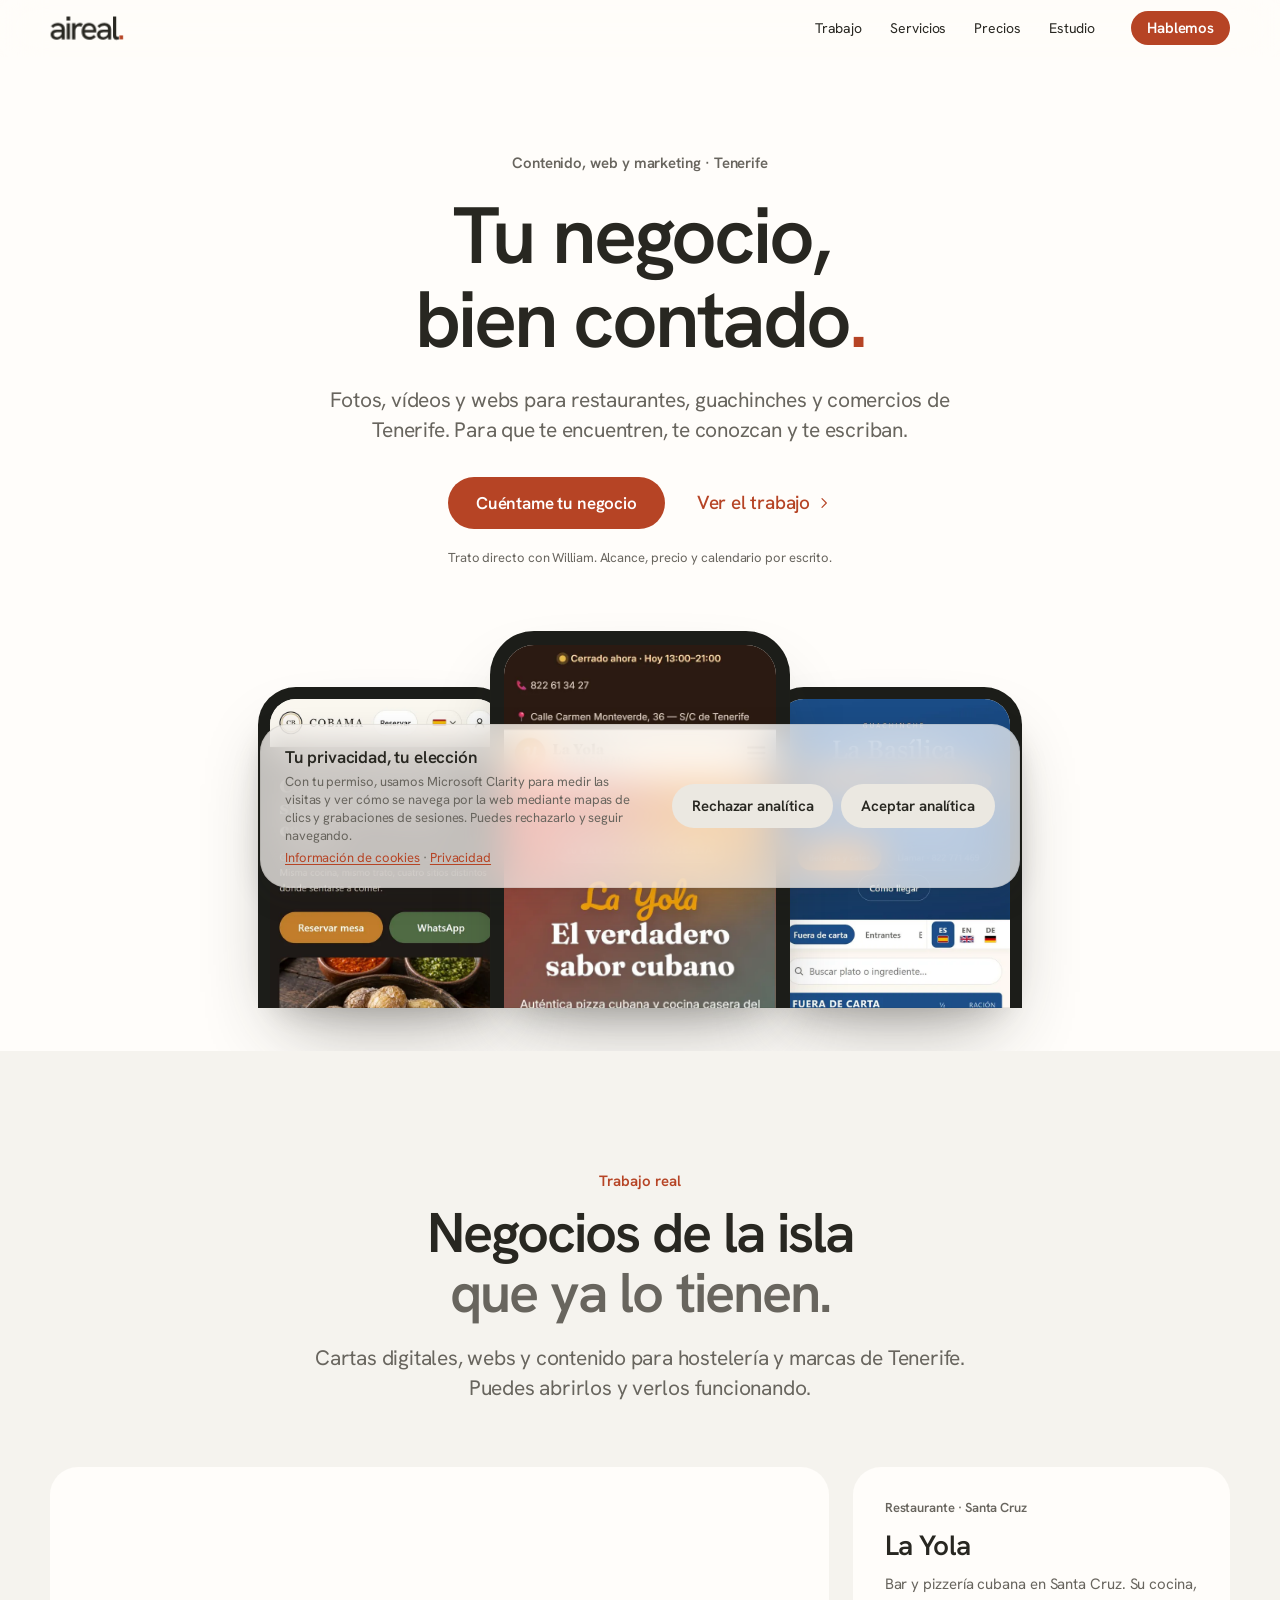
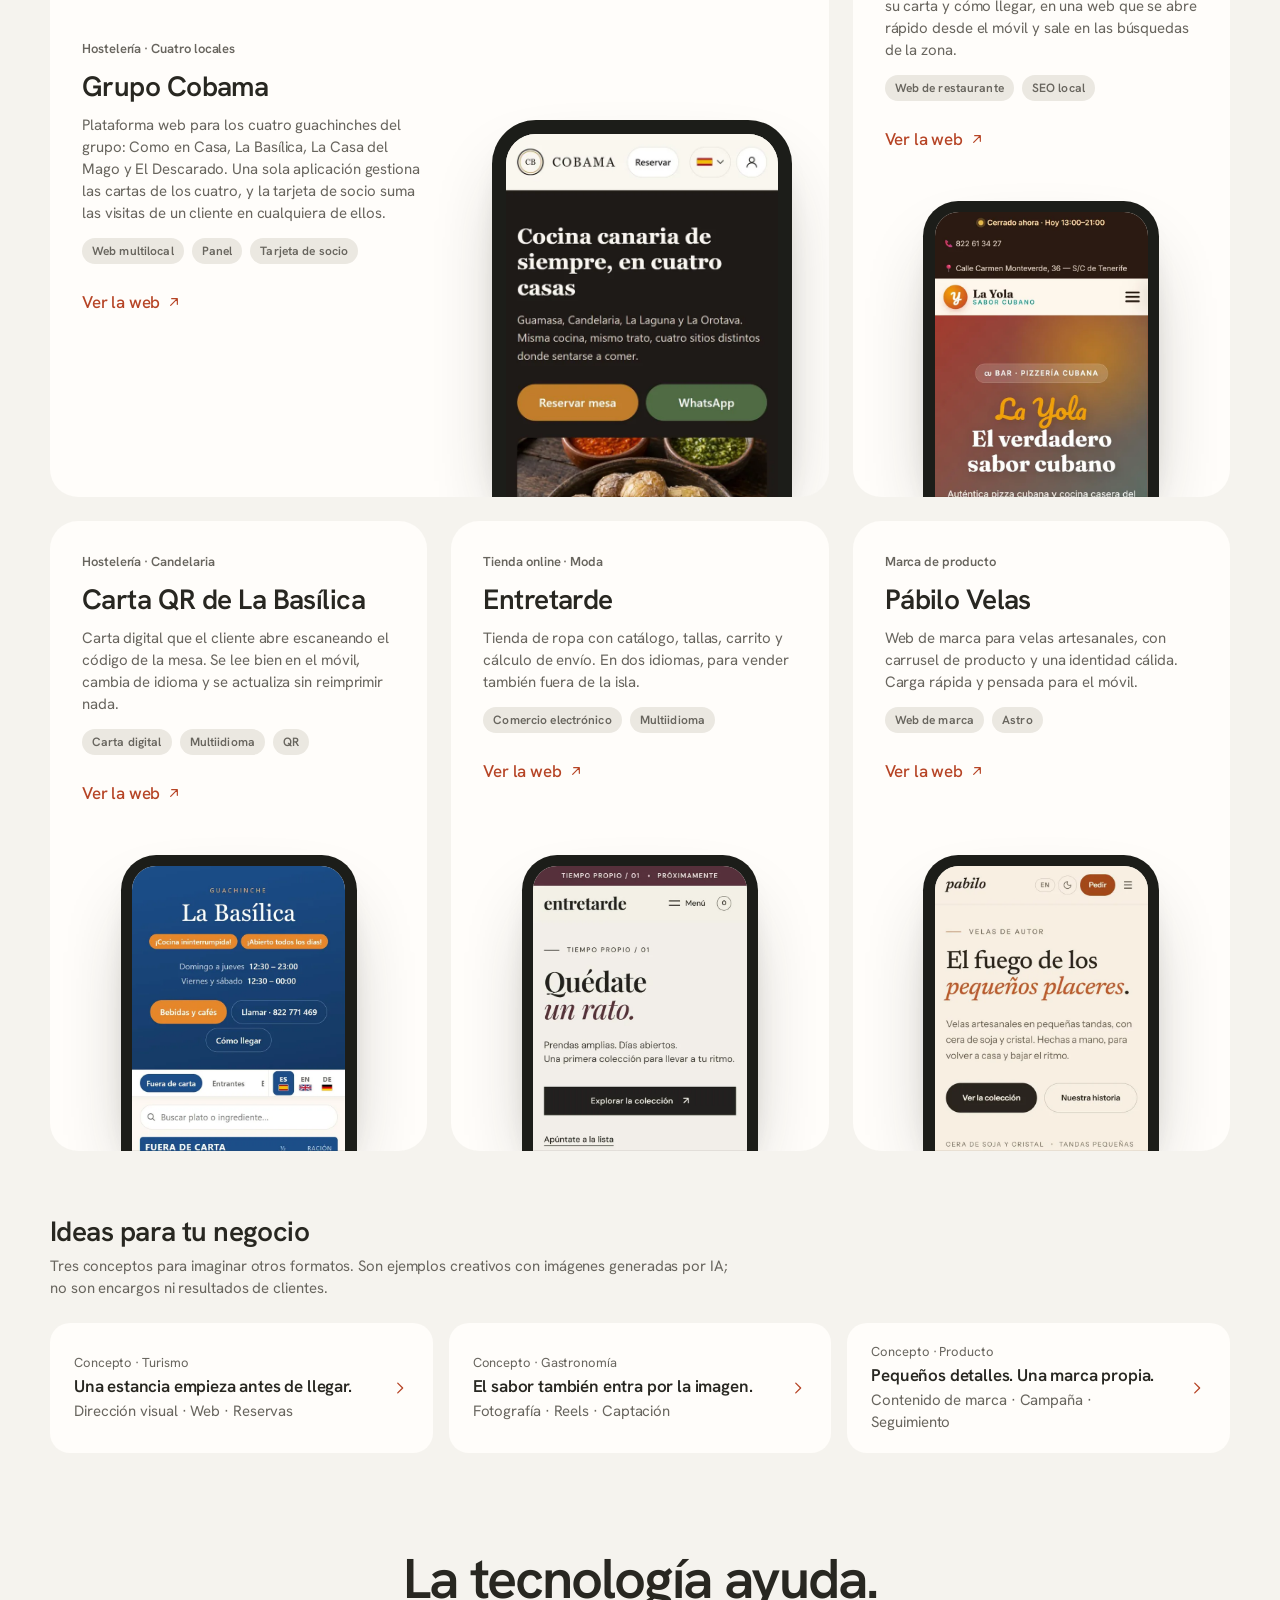
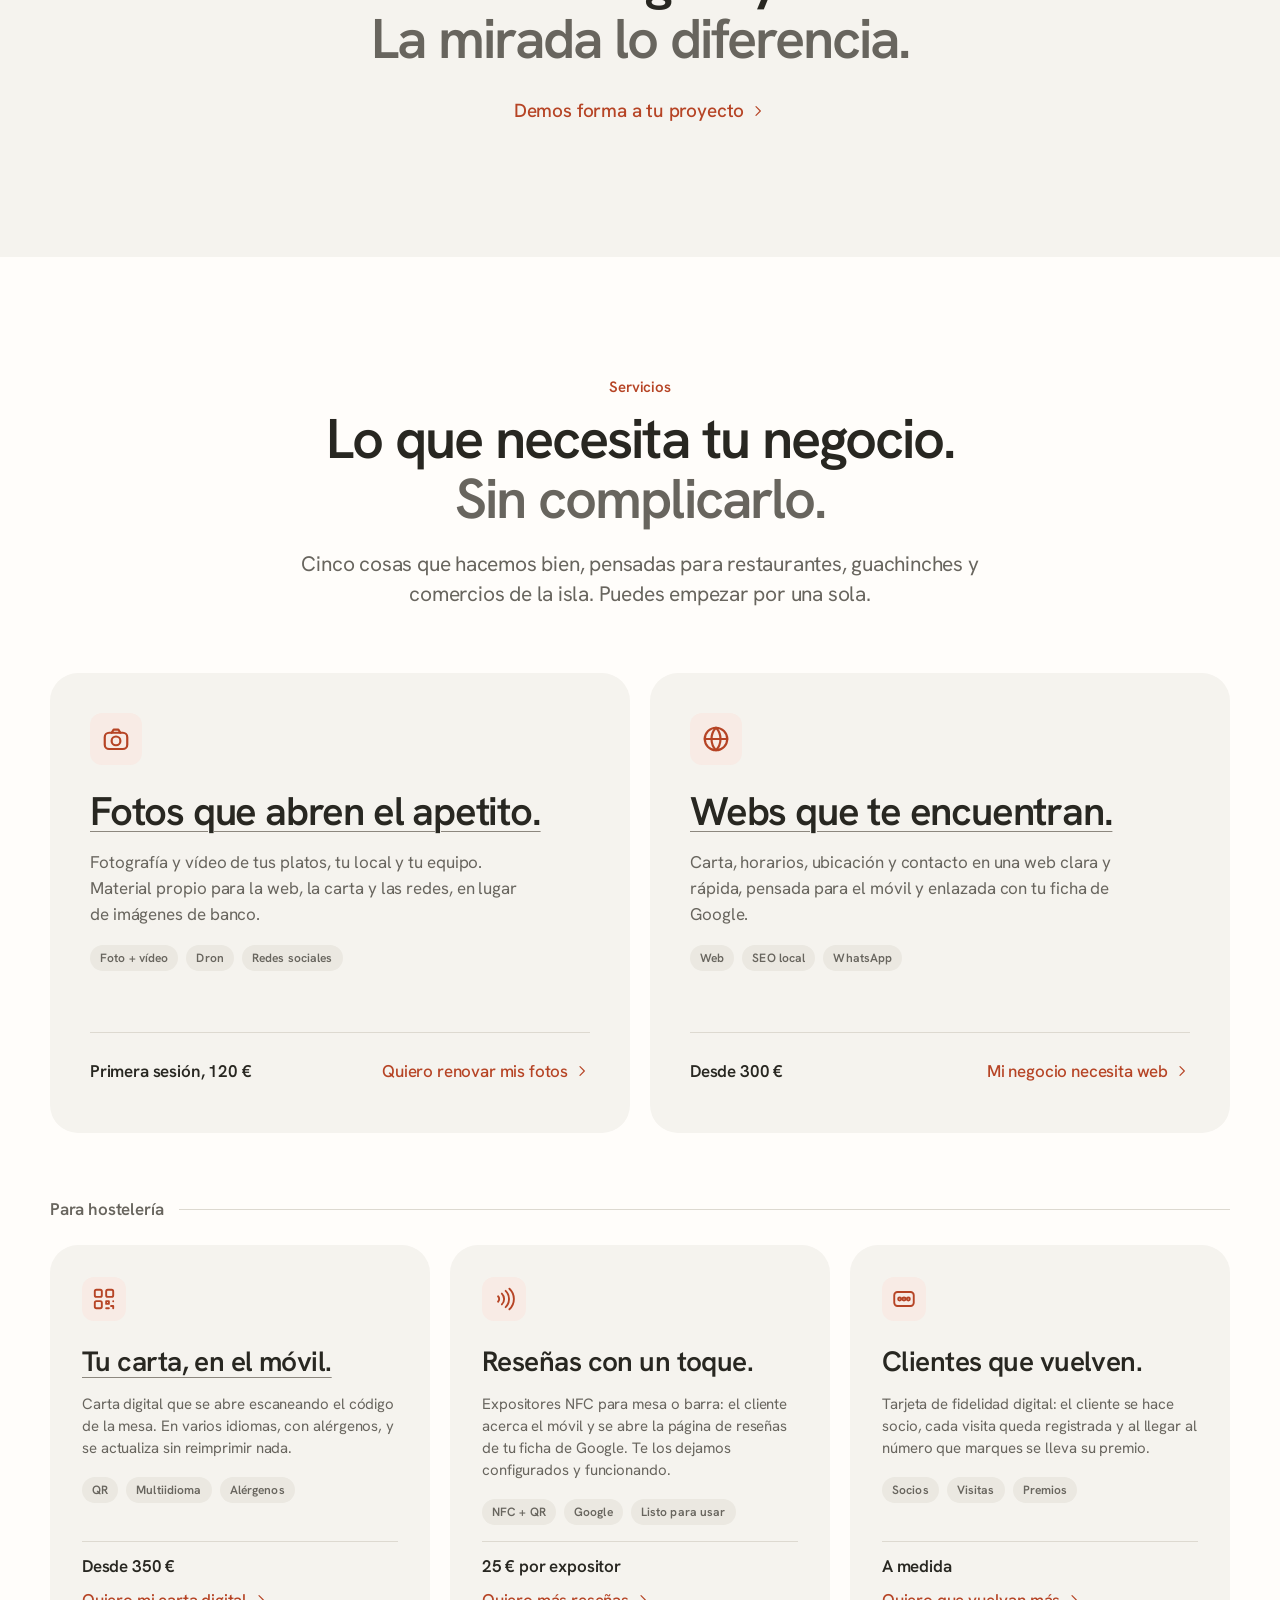
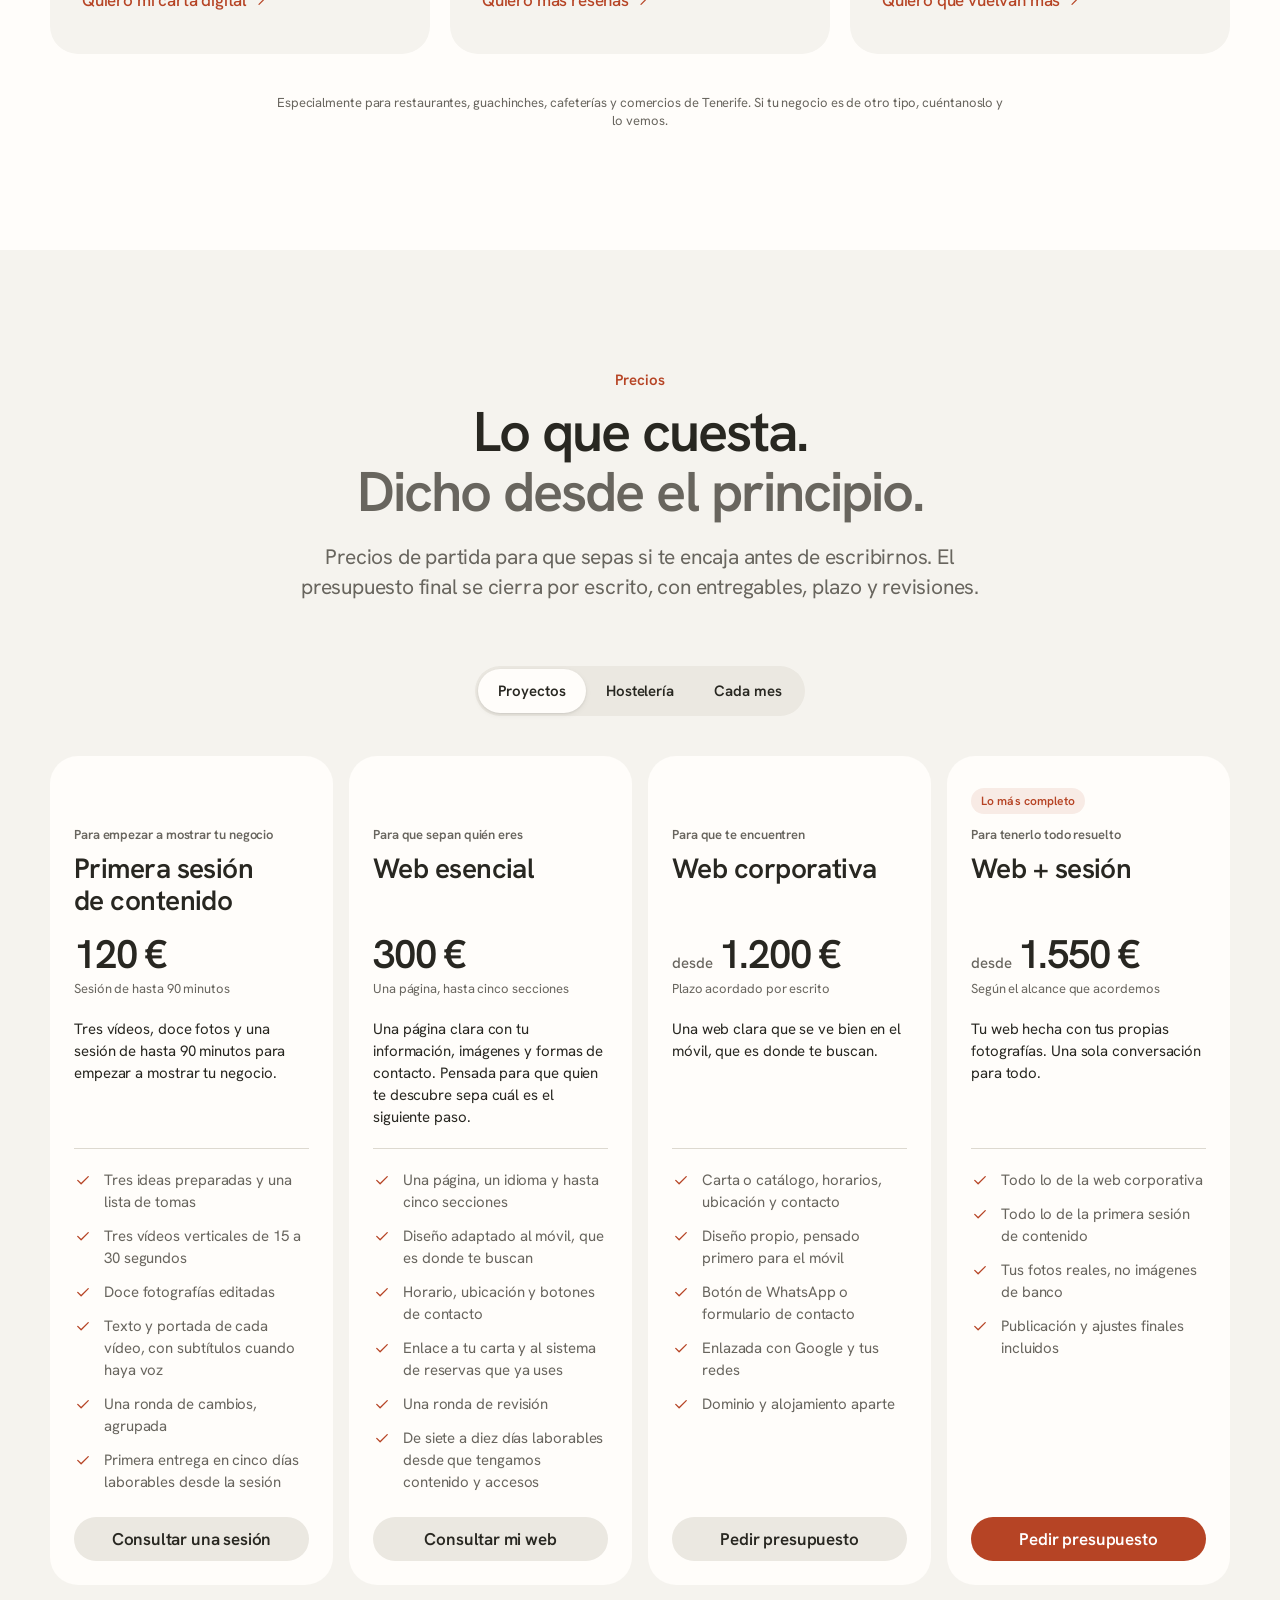
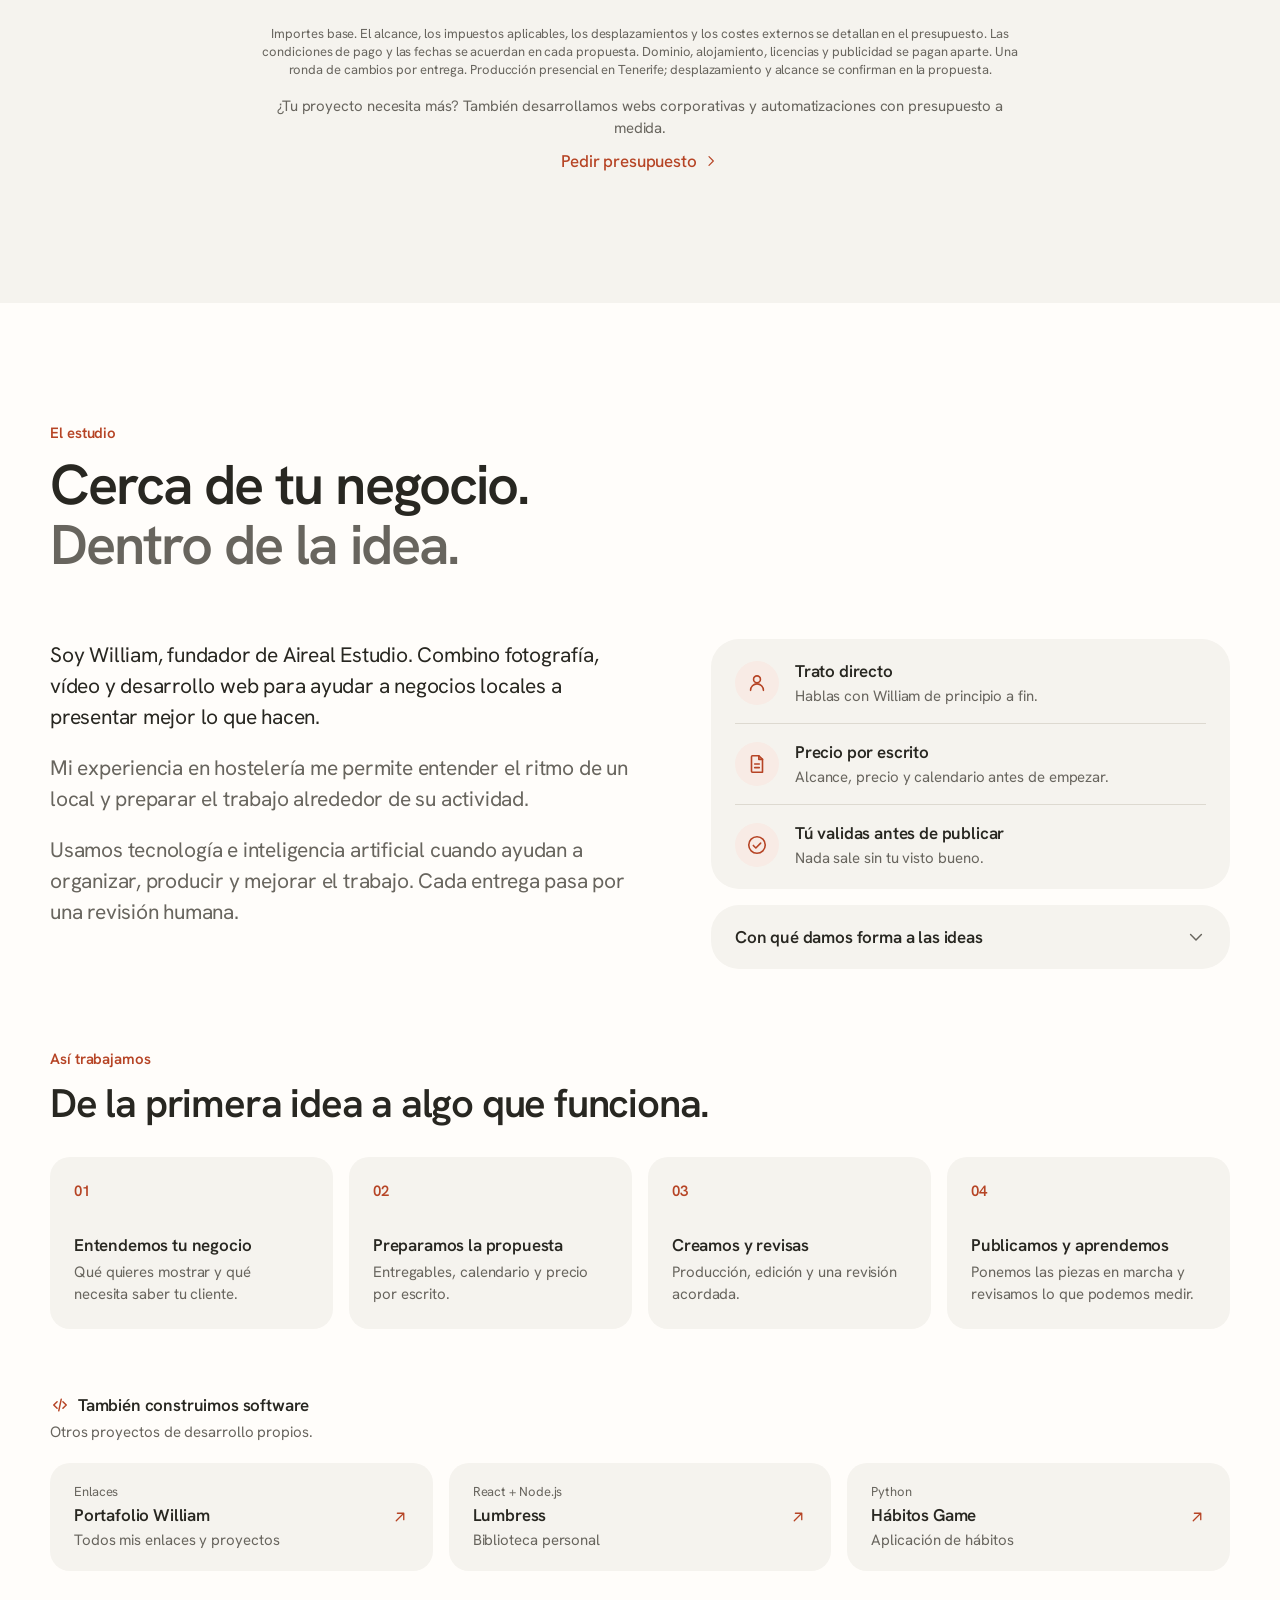
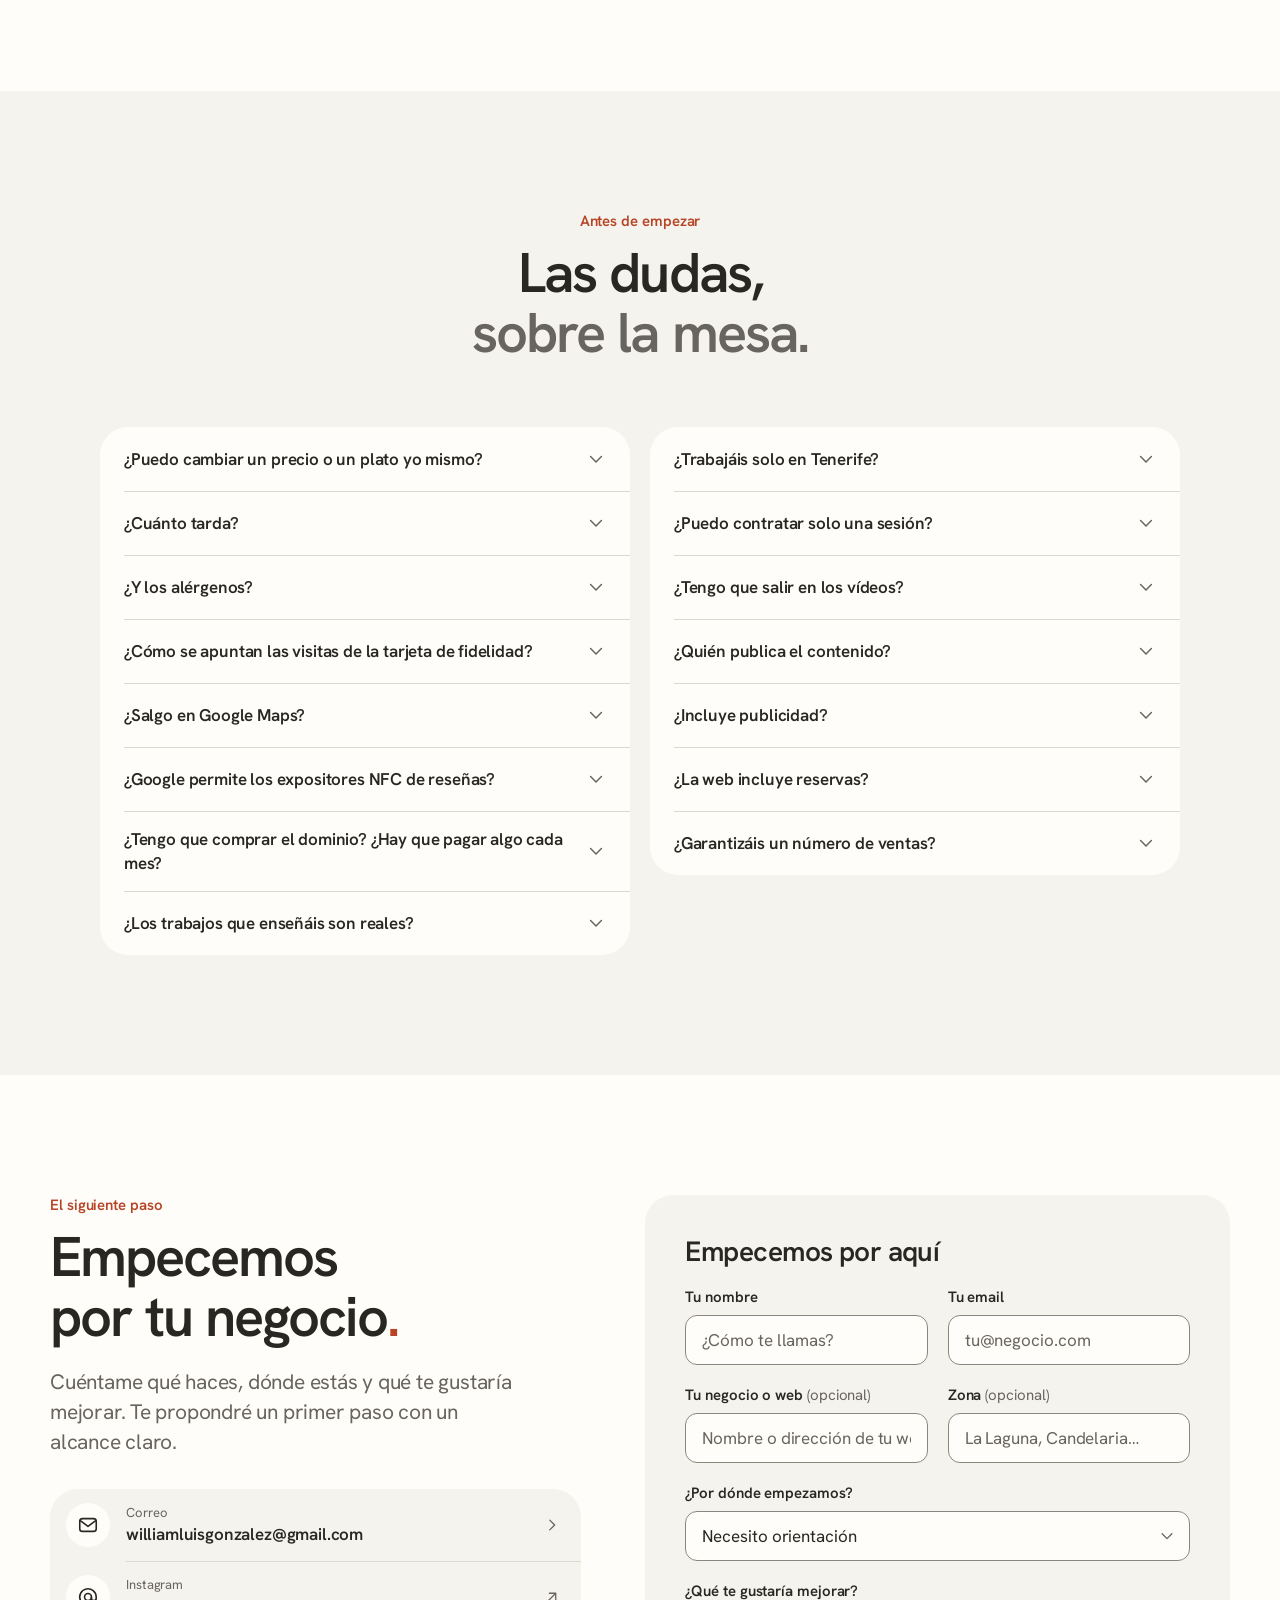
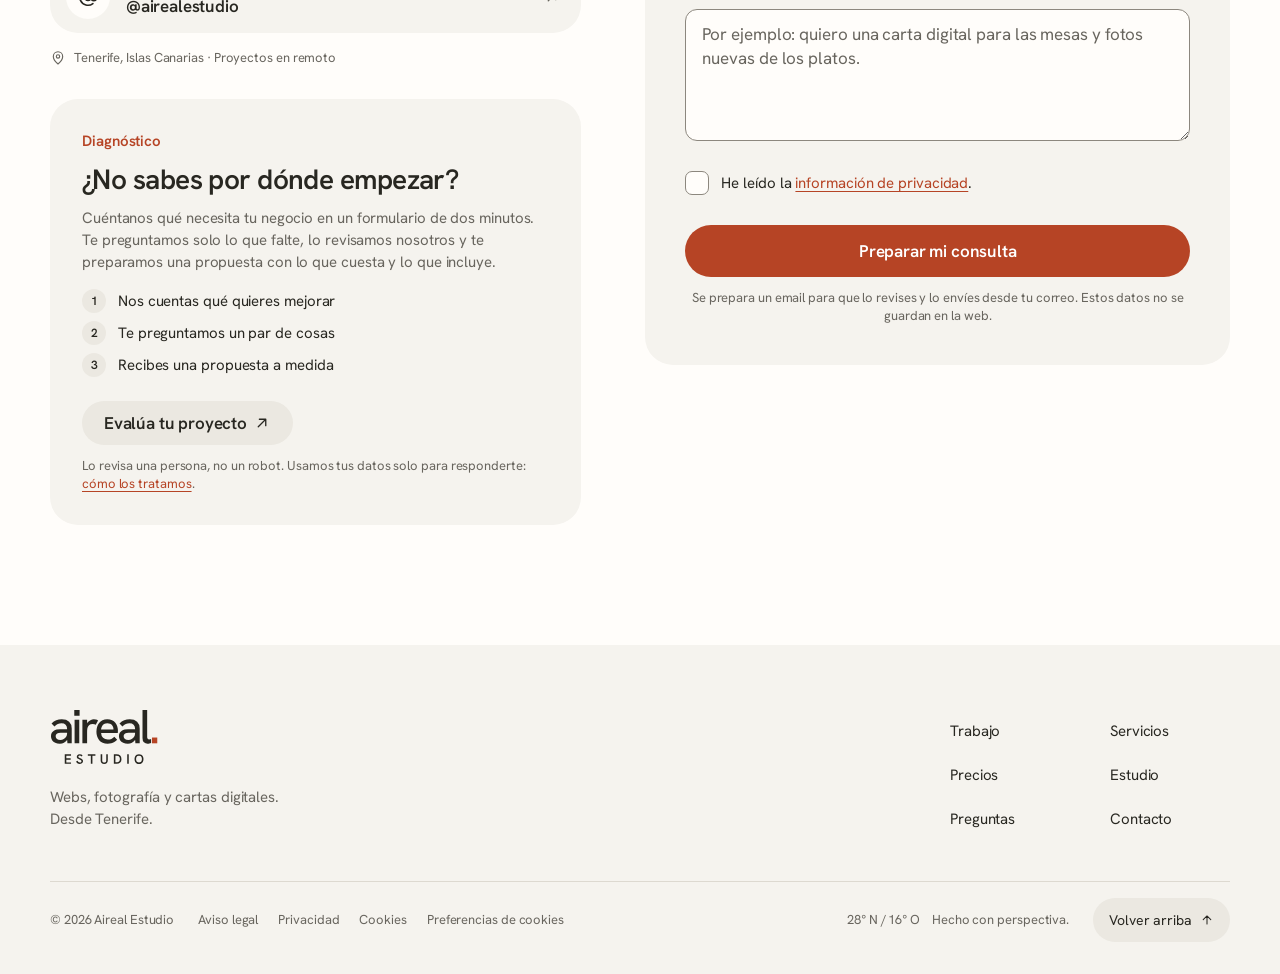
==== commit 49bbd41d: "Web esencial a 300 € Co-Authored-By: Claude Opus 5.5 <noreply@anthropic.com> Claude-Session: https:/" ====
--- a/web/index.html
+++ b/web/index.html
@@ -27,6 +27,6 @@
 <script src="assets/aireal-20261018.js" defer></script>
 </head>
 <body>
-<a class="ae-skip" href="#contenido">Saltar al contenido</a><header class="ae-nav" data-ae-nav=""><div class="ae-nav__bar"><a class="ae-nav__brand" href="./" aria-label="Aireal Estudio, inicio"><svg class="ae-logo ae-logo--wordmark" viewBox="35.6 26.8 167.8 54.6" focusable="false" aria-hidden="true"><path class="ae-logo__ink" d="M62.61 80 62.07 73.26V57.01Q62.07 53.11 59.83 51.05Q57.59 48.98 53.36 48.98Q50.41 48.98 47.68 50.18Q44.95 51.37 42.54 54L37.97 49.34Q41.28 45.91 45.25 44.35Q49.22 42.78 53.91 42.78Q61.23 42.78 65.26 46.51Q69.29 50.25 69.29 57.01V80ZM50.87 80.64Q46.76 80.64 43.65 79.18Q40.54 77.71 38.83 75.07Q37.11 72.43 37.11 68.96Q37.11 65.89 38.37 63.72Q39.62 61.55 41.62 60.35Q43.51 59.15 45.93 58.67Q48.35 58.2 51.03 58.2H62.73V63.65H52.07Q50.59 63.65 49.02 63.91Q47.46 64.18 46.28 65.03Q45.41 65.69 44.9 66.7Q44.4 67.7 44.4 69.02Q44.4 71.65 46.38 73.2Q48.36 74.75 51.7 74.75Q54.55 74.75 56.89 73.45Q59.22 72.15 60.65 69.86Q62.07 67.58 62.07 64.7L64.63 68.1Q63.99 72 62.05 74.84Q60.12 77.67 57.27 79.15Q54.43 80.64 50.87 80.64Z"></path><path class="ae-logo__ink" d="M73.72 80V43.42H80.95V80ZM73.23 37.13V28.28H81.46V37.13Z"></path><path class="ae-logo__ink" d="M85.82 80V43.42H93.12V53.26L91.55 53.56Q91.98 50.32 93.85 47.9Q95.73 45.48 98.32 44.13Q100.91 42.78 103.45 42.78Q105.2 42.78 106.79 43.19Q108.39 43.6 110.08 44.56L106.52 51.09Q105.66 50.63 104.41 50.31Q103.17 49.99 102.01 49.99Q100.33 49.99 98.71 50.62Q97.08 51.24 95.78 52.55Q94.48 53.87 93.79 56.05Q93.48 57.09 93.29 58.74Q93.1 60.4 93.1 63.33V80Z"></path><path class="ae-logo__ink" d="M125 80.64Q120.54 80.64 117.25 79.16Q113.95 77.68 111.82 75.07Q109.68 72.45 108.62 69.07Q107.56 65.69 107.56 61.95Q107.56 58.24 108.59 54.8Q109.62 51.36 111.68 48.66Q113.73 45.96 116.92 44.37Q120.1 42.78 124.4 42.78Q128.65 42.78 131.76 44.23Q134.88 45.68 136.89 48.21Q138.9 50.75 139.9 53.96Q140.89 57.16 140.89 60.68Q140.89 61.06 140.85 62.09Q140.82 63.11 140.67 64H114.79Q115.05 68.87 117.84 71.51Q120.62 74.15 125.2 74.15Q128.29 74.15 130.75 73.14Q133.22 72.12 135.29 69.95L139.75 74.61Q137.57 76.72 135.31 78.05Q133.05 79.38 130.57 80.01Q128.08 80.64 125 80.64ZM133.71 60.34Q133.86 59.74 133.91 59.15Q133.96 58.56 133.96 57.98Q133.96 56.27 133.35 54.63Q132.74 52.99 131.58 51.69Q130.41 50.38 128.66 49.62Q126.91 48.85 124.57 48.85Q121.52 48.85 119.38 50.22Q117.23 51.58 116.08 53.79Q114.92 56 114.7 58.62H136.11Z"></path><path class="ae-logo__ink" d="M167.97 80 167.44 73.26V57.01Q167.44 53.11 165.2 51.05Q162.96 48.98 158.73 48.98Q155.77 48.98 153.04 50.18Q150.31 51.37 147.91 54L143.34 49.34Q146.65 45.91 150.62 44.35Q154.59 42.78 159.28 42.78Q166.59 42.78 170.62 46.51Q174.65 50.25 174.65 57.01V80ZM156.23 80.64Q152.12 80.64 149.01 79.18Q145.91 77.71 144.19 75.07Q142.48 72.43 142.48 68.96Q142.48 65.89 143.73 63.72Q144.99 61.55 146.99 60.35Q148.87 59.15 151.29 58.67Q153.71 58.2 156.4 58.2H168.09V63.65H157.44Q155.95 63.65 154.39 63.91Q152.82 64.18 151.65 65.03Q150.77 65.69 150.27 66.7Q149.76 67.7 149.76 69.02Q149.76 71.65 151.74 73.2Q153.73 74.75 157.06 74.75Q159.91 74.75 162.25 73.45Q164.59 72.15 166.01 69.86Q167.44 67.58 167.44 64.7L169.99 68.1Q169.35 72 167.42 74.84Q165.48 77.67 162.64 79.15Q159.8 80.64 156.23 80.64Z"></path><path class="ae-logo__ink" d="M186.89 80.64Q183.42 80.64 181.21 78.49Q179 76.35 179 71.67V28.28H186.21V70.28Q186.21 72.22 187.05 73.08Q187.89 73.95 189.27 73.95Q189.92 73.95 190.68 73.8Q191.45 73.66 192.28 73.4V79.57Q190.93 80.12 189.48 80.38Q188.04 80.64 186.89 80.64Z"></path><path class="ae-logo__dot" d="M193.65 80V71.01H201.87V80Z"></path></svg></a><nav class="ae-nav__links" aria-label="Principal"><a class="ae-nav__link" href="#trabajo">Trabajo</a><a class="ae-nav__link" href="#servicios">Servicios</a><a class="ae-nav__link" href="#precios">Precios</a><a class="ae-nav__link" href="#estudio">Estudio</a></nav><div class="ae-nav__actions"><a class="ae-btn ae-btn--primary ae-btn--sm ae-nav__cta" href="#contacto"><span class="ae-btn__label">Hablemos</span></a><details class="ae-nav__menu" data-ae-menu=""><summary class="ae-nav__toggle" aria-label="Abrir menú"><svg class="ae-icon ae-nav__toggle-open" width="24" height="24" viewBox="0 0 24 24" fill="none" stroke="currentColor" stroke-width="1.75" stroke-linecap="round" stroke-linejoin="round" focusable="false" aria-hidden="true"><path d="M4 8.5h16M4 15.5h16"></path></svg><svg class="ae-icon ae-nav__toggle-close" width="24" height="24" viewBox="0 0 24 24" fill="none" stroke="currentColor" stroke-width="1.75" stroke-linecap="round" stroke-linejoin="round" focusable="false" aria-hidden="true"><path d="M6 6l12 12M18 6L6 18"></path></svg></summary><div class="ae-nav__sheet"><nav aria-label="Principal en móvil"><ul class="ae-nav__sheet-list"><li><a class="ae-nav__sheet-link" href="#trabajo">Trabajo<svg class="ae-icon" width="20" height="20" viewBox="0 0 24 24" fill="none" stroke="currentColor" stroke-width="1.75" stroke-linecap="round" stroke-linejoin="round" focusable="false" aria-hidden="true"><path d="M9 5.5l6.5 6.5L9 18.5"></path></svg></a></li><li><a class="ae-nav__sheet-link" href="#servicios">Servicios<svg class="ae-icon" width="20" height="20" viewBox="0 0 24 24" fill="none" stroke="currentColor" stroke-width="1.75" stroke-linecap="round" stroke-linejoin="round" focusable="false" aria-hidden="true"><path d="M9 5.5l6.5 6.5L9 18.5"></path></svg></a></li><li><a class="ae-nav__sheet-link" href="#precios">Precios<svg class="ae-icon" width="20" height="20" viewBox="0 0 24 24" fill="none" stroke="currentColor" stroke-width="1.75" stroke-linecap="round" stroke-linejoin="round" focusable="false" aria-hidden="true"><path d="M9 5.5l6.5 6.5L9 18.5"></path></svg></a></li><li><a class="ae-nav__sheet-link" href="#estudio">Estudio<svg class="ae-icon" width="20" height="20" viewBox="0 0 24 24" fill="none" stroke="currentColor" stroke-width="1.75" stroke-linecap="round" stroke-linejoin="round" focusable="false" aria-hidden="true"><path d="M9 5.5l6.5 6.5L9 18.5"></path></svg></a></li></ul></nav></div></details></div></div></header><main id="contenido"><section class="ae-hero" id="inicio" aria-labelledby="hero-title"><div class="ae-hero__copy"><p class="ae-hero__eyebrow eyebrow">Contenido, web y marketing · Tenerife</p><h1 class="ae-hero__title hero" id="hero-title"><span class="ae-hero__line">Tu negocio, </span><span class="ae-hero__line">bien contado<span class="ae-dot">.</span></span></h1><p class="ae-hero__lead lead">Fotos, vídeos y webs para restaurantes, guachinches y comercios de Tenerife. Para que te encuentren, te conozcan y te escriban.</p><div class="ae-hero__actions"><a class="ae-btn ae-btn--primary ae-btn--lg" href="#contacto"><span class="ae-btn__label">Cuéntame tu negocio</span></a><a class="ae-btn ae-btn--plain ae-btn--lg" href="#trabajo"><span class="ae-btn__label">Ver el trabajo</span><svg class="ae-icon ae-btn__icon" width="16" height="16" viewBox="0 0 24 24" fill="none" stroke="currentColor" stroke-width="1.75" stroke-linecap="round" stroke-linejoin="round" focusable="false" aria-hidden="true"><path d="M9 5.5l6.5 6.5L9 18.5"></path></svg></a></div><p class="ae-hero__note footnote">Trato directo con William. Alcance, precio y calendario por escrito.</p></div><div class="ae-hero__stage"><div class="ae-phone ae-phone--md ae-hero__device ae-hero__device--left"><div class="ae-phone__screen"><img src="assets/trabajo/cobama.webp" alt="Web del Grupo Cobama en un móvil: cocina canaria de siempre, en cuatro casas." width="600" height="800" loading="lazy" decoding="async"/></div></div><div class="ae-phone ae-phone--lg ae-hero__device ae-hero__device--center"><div class="ae-phone__screen"><img src="assets/trabajo/la-yola.webp" alt="Web de La Yola en un móvil: el verdadero sabor cubano." width="600" height="800" loading="eager" decoding="async"/></div></div><div class="ae-phone ae-phone--md ae-hero__device ae-hero__device--right"><div class="ae-phone__screen"><img src="assets/trabajo/basilica.webp" alt="Carta digital de La Basílica en un móvil, con horarios y cambio de idioma." width="600" height="800" loading="lazy" decoding="async"/></div></div></div></section><section id="trabajo" class="ae-section ae-section--secondary" aria-labelledby="trabajo-title"><div class="ae-section__inner"><header class="ae-shead ae-shead--center"><p class="ae-shead__eyebrow eyebrow">Trabajo real</p><h2 class="ae-shead__title title-1" id="trabajo-title">Negocios de la isla <span class="ae-shead__muted">que ya lo tienen.</span></h2><p class="ae-shead__lead lead">Cartas digitales, webs y contenido para hostelería y marcas de Tenerife. Puedes abrirlos y verlos funcionando.</p></header><div class="ae-workgrid"><article class="ae-work ae-work--wide work-card"><div class="ae-work__body"><p class="ae-work__eyebrow eyebrow">Hostelería · Cuatro locales</p><h3 class="ae-work__title title-3">Grupo Cobama</h3><p class="ae-work__text callout">Plataforma web para los cuatro guachinches del grupo: Como en Casa, La Basílica, La Casa del Mago y El Descarado. Una sola aplicación gestiona las cartas de los cuatro, y la tarjeta de socio suma las visitas de un cliente en cualquiera de ellos.</p><ul class="ae-tags"><li><span class="ae-tag ae-tag--neutral">Web multilocal</span></li><li><span class="ae-tag ae-tag--neutral">Panel</span></li><li><span class="ae-tag ae-tag--neutral">Tarjeta de socio</span></li></ul><a class="ae-work__link ae-btn ae-btn--plain ae-btn--md" href="https://cobama.wyll-servidor.duckdns.org" target="_blank" rel="noopener noreferrer"><span class="ae-btn__label">Ver la web</span><svg class="ae-icon ae-btn__icon" width="16" height="16" viewBox="0 0 24 24" fill="none" stroke="currentColor" stroke-width="1.75" stroke-linecap="round" stroke-linejoin="round" focusable="false" aria-hidden="true"><path d="M7 17L17 7M8.5 7H17v8.5"></path></svg><span class="ae-sr">: Grupo Cobama (se abre en una pestaña nueva)</span></a></div><div class="ae-work__media"><div class="ae-phone ae-phone--lg"><div class="ae-phone__screen"><img src="assets/trabajo/cobama.webp" alt="Captura de Grupo Cobama en un móvil" width="600" height="800" loading="lazy" decoding="async"/></div></div></div></article><article class="ae-work ae-work--tall work-card"><div class="ae-work__body"><p class="ae-work__eyebrow eyebrow">Restaurante · Santa Cruz</p><h3 class="ae-work__title title-3">La Yola</h3><p class="ae-work__text callout">Bar y pizzería cubana en Santa Cruz. Su cocina, su carta y cómo llegar, en una web que se abre rápido desde el móvil y sale en las búsquedas de la zona.</p><ul class="ae-tags"><li><span class="ae-tag ae-tag--neutral">Web de restaurante</span></li><li><span class="ae-tag ae-tag--neutral">SEO local</span></li></ul><a class="ae-work__link ae-btn ae-btn--plain ae-btn--md" href="https://layola.pages.dev" target="_blank" rel="noopener noreferrer"><span class="ae-btn__label">Ver la web</span><svg class="ae-icon ae-btn__icon" width="16" height="16" viewBox="0 0 24 24" fill="none" stroke="currentColor" stroke-width="1.75" stroke-linecap="round" stroke-linejoin="round" focusable="false" aria-hidden="true"><path d="M7 17L17 7M8.5 7H17v8.5"></path></svg><span class="ae-sr">: La Yola (se abre en una pestaña nueva)</span></a></div><div class="ae-work__media"><div class="ae-phone ae-phone--sm"><div class="ae-phone__screen"><img src="assets/trabajo/la-yola.webp" alt="Captura de La Yola en un móvil" width="600" height="800" loading="lazy" decoding="async"/></div></div></div></article><article class="ae-work ae-work--tall work-card"><div class="ae-work__body"><p class="ae-work__eyebrow eyebrow">Hostelería · Candelaria</p><h3 class="ae-work__title title-3">Carta QR de La Basílica</h3><p class="ae-work__text callout">Carta digital que el cliente abre escaneando el código de la mesa. Se lee bien en el móvil, cambia de idioma y se actualiza sin reimprimir nada.</p><ul class="ae-tags"><li><span class="ae-tag ae-tag--neutral">Carta digital</span></li><li><span class="ae-tag ae-tag--neutral">Multiidioma</span></li><li><span class="ae-tag ae-tag--neutral">QR</span></li></ul><a class="ae-work__link ae-btn ae-btn--plain ae-btn--md" href="https://basilicacarta.pages.dev" target="_blank" rel="noopener noreferrer"><span class="ae-btn__label">Ver la web</span><svg class="ae-icon ae-btn__icon" width="16" height="16" viewBox="0 0 24 24" fill="none" stroke="currentColor" stroke-width="1.75" stroke-linecap="round" stroke-linejoin="round" focusable="false" aria-hidden="true"><path d="M7 17L17 7M8.5 7H17v8.5"></path></svg><span class="ae-sr">: Carta QR de La Basílica (se abre en una pestaña nueva)</span></a></div><div class="ae-work__media"><div class="ae-phone ae-phone--sm"><div class="ae-phone__screen"><img src="assets/trabajo/basilica.webp" alt="Captura de Carta QR de La Basílica en un móvil" width="600" height="800" loading="lazy" decoding="async"/></div></div></div></article><article class="ae-work ae-work--tall work-card"><div class="ae-work__body"><p class="ae-work__eyebrow eyebrow">Tienda online · Moda</p><h3 class="ae-work__title title-3">Entretarde</h3><p class="ae-work__text callout">Tienda de ropa con catálogo, tallas, carrito y cálculo de envío. En dos idiomas, para vender también fuera de la isla.</p><ul class="ae-tags"><li><span class="ae-tag ae-tag--neutral">Comercio electrónico</span></li><li><span class="ae-tag ae-tag--neutral">Multiidioma</span></li></ul><a class="ae-work__link ae-btn ae-btn--plain ae-btn--md" href="https://entretarde.wyll-servidor.duckdns.org" target="_blank" rel="noopener noreferrer"><span class="ae-btn__label">Ver la web</span><svg class="ae-icon ae-btn__icon" width="16" height="16" viewBox="0 0 24 24" fill="none" stroke="currentColor" stroke-width="1.75" stroke-linecap="round" stroke-linejoin="round" focusable="false" aria-hidden="true"><path d="M7 17L17 7M8.5 7H17v8.5"></path></svg><span class="ae-sr">: Entretarde (se abre en una pestaña nueva)</span></a></div><div class="ae-work__media"><div class="ae-phone ae-phone--sm"><div class="ae-phone__screen"><img src="assets/trabajo/entretarde.webp" alt="Captura de Entretarde en un móvil" width="600" height="800" loading="lazy" decoding="async"/></div></div></div></article><article class="ae-work ae-work--tall work-card"><div class="ae-work__body"><p class="ae-work__eyebrow eyebrow">Marca de producto</p><h3 class="ae-work__title title-3">Pábilo Velas</h3><p class="ae-work__text callout">Web de marca para velas artesanales, con carrusel de producto y una identidad cálida. Carga rápida y pensada para el móvil.</p><ul class="ae-tags"><li><span class="ae-tag ae-tag--neutral">Web de marca</span></li><li><span class="ae-tag ae-tag--neutral">Astro</span></li></ul><a class="ae-work__link ae-btn ae-btn--plain ae-btn--md" href="https://pabilo-velas.pages.dev" target="_blank" rel="noopener noreferrer"><span class="ae-btn__label">Ver la web</span><svg class="ae-icon ae-btn__icon" width="16" height="16" viewBox="0 0 24 24" fill="none" stroke="currentColor" stroke-width="1.75" stroke-linecap="round" stroke-linejoin="round" focusable="false" aria-hidden="true"><path d="M7 17L17 7M8.5 7H17v8.5"></path></svg><span class="ae-sr">: Pábilo Velas (se abre en una pestaña nueva)</span></a></div><div class="ae-work__media"><div class="ae-phone ae-phone--sm"><div class="ae-phone__screen"><img src="assets/trabajo/pabilo.webp" alt="Captura de Pábilo Velas en un móvil" width="600" height="800" loading="lazy" decoding="async"/></div></div></div></article></div><div class="ae-ideas"><div class="ae-ideas__head"><h3 class="ae-ideas__title title-3">Ideas para tu negocio</h3><p class="ae-ideas__text callout">Tres conceptos para imaginar otros formatos. Son ejemplos creativos con imágenes generadas por IA; no son encargos ni resultados de clientes.</p></div><div class="ae-linkcards"><a class="ae-linkcard" href="concepto-alojamiento.html"><span class="ae-linkcard__body"><span class="ae-linkcard__eyebrow">Concepto · Turismo</span><span class="ae-linkcard__title headline">Una estancia empieza antes de llegar.</span><span class="ae-linkcard__text">Dirección visual · Web · Reservas</span></span><svg class="ae-icon ae-linkcard__icon" width="18" height="18" viewBox="0 0 24 24" fill="none" stroke="currentColor" stroke-width="1.75" stroke-linecap="round" stroke-linejoin="round" focusable="false" aria-hidden="true"><path d="M9 5.5l6.5 6.5L9 18.5"></path></svg></a><a class="ae-linkcard" href="concepto-restaurante.html"><span class="ae-linkcard__body"><span class="ae-linkcard__eyebrow">Concepto · Gastronomía</span><span class="ae-linkcard__title headline">El sabor también entra por la imagen.</span><span class="ae-linkcard__text">Fotografía · Reels · Captación</span></span><svg class="ae-icon ae-linkcard__icon" width="18" height="18" viewBox="0 0 24 24" fill="none" stroke="currentColor" stroke-width="1.75" stroke-linecap="round" stroke-linejoin="round" focusable="false" aria-hidden="true"><path d="M9 5.5l6.5 6.5L9 18.5"></path></svg></a><a class="ae-linkcard" href="concepto-marca.html"><span class="ae-linkcard__body"><span class="ae-linkcard__eyebrow">Concepto · Producto</span><span class="ae-linkcard__title headline">Pequeños detalles. Una marca propia.</span><span class="ae-linkcard__text">Contenido de marca · Campaña · Seguimiento</span></span><svg class="ae-icon ae-linkcard__icon" width="18" height="18" viewBox="0 0 24 24" fill="none" stroke="currentColor" stroke-width="1.75" stroke-linecap="round" stroke-linejoin="round" focusable="false" aria-hidden="true"><path d="M9 5.5l6.5 6.5L9 18.5"></path></svg></a></div></div><div class="ae-statement"><p class="ae-statement__title title-1">La tecnología ayuda. <span class="ae-statement__muted">La mirada lo diferencia.</span></p><div class="ae-statement__action"><a class="ae-btn ae-btn--plain ae-btn--lg" href="#contacto"><span class="ae-btn__label">Demos forma a tu proyecto</span><svg class="ae-icon ae-btn__icon" width="16" height="16" viewBox="0 0 24 24" fill="none" stroke="currentColor" stroke-width="1.75" stroke-linecap="round" stroke-linejoin="round" focusable="false" aria-hidden="true"><path d="M9 5.5l6.5 6.5L9 18.5"></path></svg></a></div></div></div></section><section id="servicios" class="ae-section" aria-labelledby="servicios-title"><div class="ae-section__inner"><header class="ae-shead ae-shead--center"><p class="ae-shead__eyebrow eyebrow">Servicios</p><h2 class="ae-shead__title title-1" id="servicios-title">Lo que necesita tu negocio. <span class="ae-shead__muted">Sin complicarlo.</span></h2><p class="ae-shead__lead lead">Cinco cosas que hacemos bien, pensadas para restaurantes, guachinches y comercios de la isla. Puedes empezar por una sola.</p></header><div class="ae-services ae-services--lg"><article class="ae-service ae-service--lg"><span class="ae-service__icon"><svg class="ae-icon" width="30" height="30" viewBox="0 0 24 24" fill="none" stroke="currentColor" stroke-width="1.75" stroke-linecap="round" stroke-linejoin="round" focusable="false" aria-hidden="true"><rect x="3" y="7" width="18" height="13" rx="3.5"></rect><path d="M8.5 7l1.6-2.5h3.8L15.5 7"></path><circle cx="12" cy="13.5" r="3.5"></circle></svg></span><h3 class="ae-service__title title-2"><a href="/fotografia-gastronomica-tenerife/">Fotos que abren el apetito.</a></h3><p class="ae-service__text">Fotografía y vídeo de tus platos, tu local y tu equipo. Material propio para la web, la carta y las redes, en lugar de imágenes de banco.</p><ul class="ae-tags"><li><span class="ae-tag ae-tag--neutral">Foto + vídeo</span></li><li><span class="ae-tag ae-tag--neutral">Dron</span></li><li><span class="ae-tag ae-tag--neutral">Redes sociales</span></li></ul><div class="ae-service__foot"><p class="ae-service__price headline">Primera sesión, 120 €</p><a class="ae-btn ae-btn--plain ae-btn--md" href="#contacto" data-interest="Primera sesión de contenido"><span class="ae-btn__label">Quiero renovar mis fotos</span><svg class="ae-icon ae-btn__icon" width="16" height="16" viewBox="0 0 24 24" fill="none" stroke="currentColor" stroke-width="1.75" stroke-linecap="round" stroke-linejoin="round" focusable="false" aria-hidden="true"><path d="M9 5.5l6.5 6.5L9 18.5"></path></svg></a></div></article><article class="ae-service ae-service--lg"><span class="ae-service__icon"><svg class="ae-icon" width="30" height="30" viewBox="0 0 24 24" fill="none" stroke="currentColor" stroke-width="1.75" stroke-linecap="round" stroke-linejoin="round" focusable="false" aria-hidden="true"><circle cx="12" cy="12" r="9"></circle><path d="M3 12h18M12 3c2.4 2.5 3.6 5.5 3.6 9S14.4 18.5 12 21c-2.4-2.5-3.6-5.5-3.6-9S9.6 5.5 12 3z"></path></svg></span><h3 class="ae-service__title title-2"><a href="/diseno-web-tenerife/">Webs que te encuentran.</a></h3><p class="ae-service__text">Carta, horarios, ubicación y contacto en una web clara y rápida, pensada para el móvil y enlazada con tu ficha de Google.</p><ul class="ae-tags"><li><span class="ae-tag ae-tag--neutral">Web</span></li><li><span class="ae-tag ae-tag--neutral">SEO local</span></li><li><span class="ae-tag ae-tag--neutral">WhatsApp</span></li></ul><div class="ae-service__foot"><p class="ae-service__price headline">Desde 590 €</p><a class="ae-btn ae-btn--plain ae-btn--md" href="#contacto" data-interest="Web esencial"><span class="ae-btn__label">Mi negocio necesita web</span><svg class="ae-icon ae-btn__icon" width="16" height="16" viewBox="0 0 24 24" fill="none" stroke="currentColor" stroke-width="1.75" stroke-linecap="round" stroke-linejoin="round" focusable="false" aria-hidden="true"><path d="M9 5.5l6.5 6.5L9 18.5"></path></svg></a></div></article></div><h3 class="ae-subhead headline">Para hostelería</h3><div class="ae-services ae-services--sm"><article class="ae-service ae-service--sm"><span class="ae-service__icon"><svg class="ae-icon" width="26" height="26" viewBox="0 0 24 24" fill="none" stroke="currentColor" stroke-width="1.75" stroke-linecap="round" stroke-linejoin="round" focusable="false" aria-hidden="true"><rect x="3.5" y="3.5" width="6.5" height="6.5" rx="1.5"></rect><rect x="14" y="3.5" width="6.5" height="6.5" rx="1.5"></rect><rect x="3.5" y="14" width="6.5" height="6.5" rx="1.5"></rect><path d="M14 14h2.5v2.5H14zM20.5 14v.01M18.5 18.5h2v2M14 20.5h2.5"></path></svg></span><h4 class="ae-service__title title-3"><a href="/cartas-digitales-restaurantes/">Tu carta, en el móvil.</a></h4><p class="ae-service__text">Carta digital que se abre escaneando el código de la mesa. En varios idiomas, con alérgenos, y se actualiza sin reimprimir nada.</p><ul class="ae-tags"><li><span class="ae-tag ae-tag--neutral">QR</span></li><li><span class="ae-tag ae-tag--neutral">Multiidioma</span></li><li><span class="ae-tag ae-tag--neutral">Alérgenos</span></li></ul><div class="ae-service__foot"><p class="ae-service__price headline">Desde 350 €</p><a class="ae-btn ae-btn--plain ae-btn--md" href="#contacto" data-interest="Carta digital con QR"><span class="ae-btn__label">Quiero mi carta digital</span><svg class="ae-icon ae-btn__icon" width="16" height="16" viewBox="0 0 24 24" fill="none" stroke="currentColor" stroke-width="1.75" stroke-linecap="round" stroke-linejoin="round" focusable="false" aria-hidden="true"><path d="M9 5.5l6.5 6.5L9 18.5"></path></svg></a></div></article><article class="ae-service ae-service--sm"><span class="ae-service__icon"><svg class="ae-icon" width="26" height="26" viewBox="0 0 24 24" fill="none" stroke="currentColor" stroke-width="1.75" stroke-linecap="round" stroke-linejoin="round" focusable="false" aria-hidden="true"><path d="M6.5 9.5a3.5 3.5 0 0 1 0 5"></path><path d="M10 7a7 7 0 0 1 0 10"></path><path d="M13.5 4.5a10.5 10.5 0 0 1 0 15"></path><path d="M17 2.5a13 13 0 0 1 0 19"></path></svg></span><h4 class="ae-service__title title-3">Reseñas con un toque.</h4><p class="ae-service__text">Expositores NFC para mesa o barra: el cliente acerca el móvil y se abre la página de reseñas de tu ficha de Google. Te los dejamos configurados y funcionando.</p><ul class="ae-tags"><li><span class="ae-tag ae-tag--neutral">NFC + QR</span></li><li><span class="ae-tag ae-tag--neutral">Google</span></li><li><span class="ae-tag ae-tag--neutral">Listo para usar</span></li></ul><div class="ae-service__foot"><p class="ae-service__price headline">25 € por expositor</p><a class="ae-btn ae-btn--plain ae-btn--md" href="#contacto" data-interest="Reseñas con NFC"><span class="ae-btn__label">Quiero más reseñas</span><svg class="ae-icon ae-btn__icon" width="16" height="16" viewBox="0 0 24 24" fill="none" stroke="currentColor" stroke-width="1.75" stroke-linecap="round" stroke-linejoin="round" focusable="false" aria-hidden="true"><path d="M9 5.5l6.5 6.5L9 18.5"></path></svg></a></div></article><article class="ae-service ae-service--sm"><span class="ae-service__icon"><svg class="ae-icon" width="26" height="26" viewBox="0 0 24 24" fill="none" stroke="currentColor" stroke-width="1.75" stroke-linecap="round" stroke-linejoin="round" focusable="false" aria-hidden="true"><rect x="3" y="5.5" width="18" height="13" rx="3"></rect><circle cx="8" cy="12" r="1.4"></circle><circle cx="12" cy="12" r="1.4"></circle><circle cx="16" cy="12" r="1.4"></circle></svg></span><h4 class="ae-service__title title-3">Clientes que vuelven.</h4><p class="ae-service__text">Tarjeta de fidelidad digital: el cliente se hace socio, cada visita queda registrada y al llegar al número que marques se lleva su premio.</p><ul class="ae-tags"><li><span class="ae-tag ae-tag--neutral">Socios</span></li><li><span class="ae-tag ae-tag--neutral">Visitas</span></li><li><span class="ae-tag ae-tag--neutral">Premios</span></li></ul><div class="ae-service__foot"><p class="ae-service__price headline">A medida</p><a class="ae-btn ae-btn--plain ae-btn--md" href="#contacto" data-interest="Tarjeta de fidelidad"><span class="ae-btn__label">Quiero que vuelvan más</span><svg class="ae-icon ae-btn__icon" width="16" height="16" viewBox="0 0 24 24" fill="none" stroke="currentColor" stroke-width="1.75" stroke-linecap="round" stroke-linejoin="round" focusable="false" aria-hidden="true"><path d="M9 5.5l6.5 6.5L9 18.5"></path></svg></a></div></article></div><p class="ae-note footnote">Especialmente para restaurantes, guachinches, cafeterías y comercios de Tenerife. Si tu negocio es de otro tipo, cuéntanoslo y lo vemos.</p></div></section><section id="precios" class="ae-section ae-section--secondary" aria-labelledby="precios-title"><div class="ae-section__inner"><span id="tarifas" class="ae-anchor" aria-hidden="true"></span><header class="ae-shead ae-shead--center"><p class="ae-shead__eyebrow eyebrow">Precios</p><h2 class="ae-shead__title title-1" id="precios-title">Lo que cuesta. <span class="ae-shead__muted">Dicho desde el principio.</span></h2><p class="ae-shead__lead lead">Precios de partida para que sepas si te encaja antes de escribirnos. El presupuesto final se cierra por escrito, con entregables, plazo y revisiones.</p></header><div class="ae-pricing__tabs"><div class="ae-seg" role="tablist" aria-label="Tipo de servicio" data-ae-tabs="precios" hidden=""><span class="ae-seg__thumb" aria-hidden="true"></span><button type="button" role="tab" class="ae-seg__item" id="tab-proyectos" aria-controls="panel-proyectos" aria-selected="true" tabindex="0" data-ae-tab="proyectos">Proyectos</button><button type="button" role="tab" class="ae-seg__item" id="tab-hosteleria" aria-controls="panel-hosteleria" aria-selected="false" tabindex="-1" data-ae-tab="hosteleria">Hostelería</button><button type="button" role="tab" class="ae-seg__item" id="tab-mensual" aria-controls="panel-mensual" aria-selected="false" tabindex="-1" data-ae-tab="mensual">Cada mes</button></div></div><div class="ae-tabpanel" id="panel-proyectos" data-ae-panel="proyectos"><h3 class="ae-tabpanel__title title-3">Proyectos</h3><div class="ae-pricegrid ae-pricegrid--4"><article class="ae-price"><div class="ae-price__head"><p class="ae-price__eyebrow">Para empezar a mostrar tu negocio</p><h4 class="ae-price__name title-3">Primera sesión de contenido</h4><p class="ae-price__amount"><span class="ae-price__value title-2">120 €</span></p><p class="ae-price__note footnote">Sesión de hasta 90 minutos</p></div><p class="ae-price__text callout">Tres vídeos, doce fotos y una sesión de hasta 90 minutos para empezar a mostrar tu negocio.</p><ul class="ae-price__features"><li><svg class="ae-icon ae-price__check" width="18" height="18" viewBox="0 0 24 24" fill="none" stroke="currentColor" stroke-width="1.75" stroke-linecap="round" stroke-linejoin="round" focusable="false" aria-hidden="true"><path d="M5 12.5l4.5 4.5L19 7.5"></path></svg><span>Tres ideas preparadas y una lista de tomas</span></li><li><svg class="ae-icon ae-price__check" width="18" height="18" viewBox="0 0 24 24" fill="none" stroke="currentColor" stroke-width="1.75" stroke-linecap="round" stroke-linejoin="round" focusable="false" aria-hidden="true"><path d="M5 12.5l4.5 4.5L19 7.5"></path></svg><span>Tres vídeos verticales de 15 a 30 segundos</span></li><li><svg class="ae-icon ae-price__check" width="18" height="18" viewBox="0 0 24 24" fill="none" stroke="currentColor" stroke-width="1.75" stroke-linecap="round" stroke-linejoin="round" focusable="false" aria-hidden="true"><path d="M5 12.5l4.5 4.5L19 7.5"></path></svg><span>Doce fotografías editadas</span></li><li><svg class="ae-icon ae-price__check" width="18" height="18" viewBox="0 0 24 24" fill="none" stroke="currentColor" stroke-width="1.75" stroke-linecap="round" stroke-linejoin="round" focusable="false" aria-hidden="true"><path d="M5 12.5l4.5 4.5L19 7.5"></path></svg><span>Texto y portada de cada vídeo, con subtítulos cuando haya voz</span></li><li><svg class="ae-icon ae-price__check" width="18" height="18" viewBox="0 0 24 24" fill="none" stroke="currentColor" stroke-width="1.75" stroke-linecap="round" stroke-linejoin="round" focusable="false" aria-hidden="true"><path d="M5 12.5l4.5 4.5L19 7.5"></path></svg><span>Una ronda de cambios, agrupada</span></li><li><svg class="ae-icon ae-price__check" width="18" height="18" viewBox="0 0 24 24" fill="none" stroke="currentColor" stroke-width="1.75" stroke-linecap="round" stroke-linejoin="round" focusable="false" aria-hidden="true"><path d="M5 12.5l4.5 4.5L19 7.5"></path></svg><span>Primera entrega en cinco días laborables desde la sesión</span></li></ul><div class="ae-price__cta"><a class="ae-btn ae-btn--secondary ae-btn--md ae-btn--full" href="#contacto" data-interest="Primera sesión de contenido"><span class="ae-btn__label">Consultar una sesión</span></a></div></article><article class="ae-price"><div class="ae-price__head"><p class="ae-price__eyebrow">Para que sepan quién eres</p><h4 class="ae-price__name title-3">Web esencial</h4><p class="ae-price__amount"><span class="ae-price__value title-2">590 €</span></p><p class="ae-price__note footnote">Una página, hasta cinco secciones</p></div><p class="ae-price__text callout">Una página clara con tu información, imágenes y formas de contacto. Pensada para que quien te descubre sepa cuál es el siguiente paso.</p><ul class="ae-price__features"><li><svg class="ae-icon ae-price__check" width="18" height="18" viewBox="0 0 24 24" fill="none" stroke="currentColor" stroke-width="1.75" stroke-linecap="round" stroke-linejoin="round" focusable="false" aria-hidden="true"><path d="M5 12.5l4.5 4.5L19 7.5"></path></svg><span>Una página, un idioma y hasta cinco secciones</span></li><li><svg class="ae-icon ae-price__check" width="18" height="18" viewBox="0 0 24 24" fill="none" stroke="currentColor" stroke-width="1.75" stroke-linecap="round" stroke-linejoin="round" focusable="false" aria-hidden="true"><path d="M5 12.5l4.5 4.5L19 7.5"></path></svg><span>Diseño adaptado al móvil, que es donde te buscan</span></li><li><svg class="ae-icon ae-price__check" width="18" height="18" viewBox="0 0 24 24" fill="none" stroke="currentColor" stroke-width="1.75" stroke-linecap="round" stroke-linejoin="round" focusable="false" aria-hidden="true"><path d="M5 12.5l4.5 4.5L19 7.5"></path></svg><span>Horario, ubicación y botones de contacto</span></li><li><svg class="ae-icon ae-price__check" width="18" height="18" viewBox="0 0 24 24" fill="none" stroke="currentColor" stroke-width="1.75" stroke-linecap="round" stroke-linejoin="round" focusable="false" aria-hidden="true"><path d="M5 12.5l4.5 4.5L19 7.5"></path></svg><span>Enlace a tu carta y al sistema de reservas que ya uses</span></li><li><svg class="ae-icon ae-price__check" width="18" height="18" viewBox="0 0 24 24" fill="none" stroke="currentColor" stroke-width="1.75" stroke-linecap="round" stroke-linejoin="round" focusable="false" aria-hidden="true"><path d="M5 12.5l4.5 4.5L19 7.5"></path></svg><span>Una ronda de revisión</span></li><li><svg class="ae-icon ae-price__check" width="18" height="18" viewBox="0 0 24 24" fill="none" stroke="currentColor" stroke-width="1.75" stroke-linecap="round" stroke-linejoin="round" focusable="false" aria-hidden="true"><path d="M5 12.5l4.5 4.5L19 7.5"></path></svg><span>De siete a diez días laborables desde que tengamos contenido y accesos</span></li></ul><div class="ae-price__cta"><a class="ae-btn ae-btn--secondary ae-btn--md ae-btn--full" href="#contacto" data-interest="Web esencial"><span class="ae-btn__label">Consultar mi web</span></a></div></article><article class="ae-price"><div class="ae-price__head"><p class="ae-price__eyebrow">Para que te encuentren</p><h4 class="ae-price__name title-3">Web corporativa</h4><p class="ae-price__amount"><span class="ae-price__prefix">desde</span><span class="ae-price__value title-2">1.200 €</span></p><p class="ae-price__note footnote">Plazo acordado por escrito</p></div><p class="ae-price__text callout">Una web clara que se ve bien en el móvil, que es donde te buscan.</p><ul class="ae-price__features"><li><svg class="ae-icon ae-price__check" width="18" height="18" viewBox="0 0 24 24" fill="none" stroke="currentColor" stroke-width="1.75" stroke-linecap="round" stroke-linejoin="round" focusable="false" aria-hidden="true"><path d="M5 12.5l4.5 4.5L19 7.5"></path></svg><span>Carta o catálogo, horarios, ubicación y contacto</span></li><li><svg class="ae-icon ae-price__check" width="18" height="18" viewBox="0 0 24 24" fill="none" stroke="currentColor" stroke-width="1.75" stroke-linecap="round" stroke-linejoin="round" focusable="false" aria-hidden="true"><path d="M5 12.5l4.5 4.5L19 7.5"></path></svg><span>Diseño propio, pensado primero para el móvil</span></li><li><svg class="ae-icon ae-price__check" width="18" height="18" viewBox="0 0 24 24" fill="none" stroke="currentColor" stroke-width="1.75" stroke-linecap="round" stroke-linejoin="round" focusable="false" aria-hidden="true"><path d="M5 12.5l4.5 4.5L19 7.5"></path></svg><span>Botón de WhatsApp o formulario de contacto</span></li><li><svg class="ae-icon ae-price__check" width="18" height="18" viewBox="0 0 24 24" fill="none" stroke="currentColor" stroke-width="1.75" stroke-linecap="round" stroke-linejoin="round" focusable="false" aria-hidden="true"><path d="M5 12.5l4.5 4.5L19 7.5"></path></svg><span>Enlazada con Google y tus redes</span></li><li><svg class="ae-icon ae-price__check" width="18" height="18" viewBox="0 0 24 24" fill="none" stroke="currentColor" stroke-width="1.75" stroke-linecap="round" stroke-linejoin="round" focusable="false" aria-hidden="true"><path d="M5 12.5l4.5 4.5L19 7.5"></path></svg><span>Dominio y alojamiento aparte</span></li></ul><div class="ae-price__cta"><a class="ae-btn ae-btn--secondary ae-btn--md ae-btn--full" href="#contacto" data-interest="Web corporativa"><span class="ae-btn__label">Pedir presupuesto</span></a></div></article><article class="ae-price ae-price--featured"><div class="ae-price__head"><span class="ae-tag ae-tag--accent ae-price__badge">Lo más completo</span><p class="ae-price__eyebrow">Para tenerlo todo resuelto</p><h4 class="ae-price__name title-3">Web + sesión</h4><p class="ae-price__amount"><span class="ae-price__prefix">desde</span><span class="ae-price__value title-2">1.550 €</span></p><p class="ae-price__note footnote">Según el alcance que acordemos</p></div><p class="ae-price__text callout">Tu web hecha con tus propias fotografías. Una sola conversación para todo.</p><ul class="ae-price__features"><li><svg class="ae-icon ae-price__check" width="18" height="18" viewBox="0 0 24 24" fill="none" stroke="currentColor" stroke-width="1.75" stroke-linecap="round" stroke-linejoin="round" focusable="false" aria-hidden="true"><path d="M5 12.5l4.5 4.5L19 7.5"></path></svg><span>Todo lo de la web corporativa</span></li><li><svg class="ae-icon ae-price__check" width="18" height="18" viewBox="0 0 24 24" fill="none" stroke="currentColor" stroke-width="1.75" stroke-linecap="round" stroke-linejoin="round" focusable="false" aria-hidden="true"><path d="M5 12.5l4.5 4.5L19 7.5"></path></svg><span>Todo lo de la primera sesión de contenido</span></li><li><svg class="ae-icon ae-price__check" width="18" height="18" viewBox="0 0 24 24" fill="none" stroke="currentColor" stroke-width="1.75" stroke-linecap="round" stroke-linejoin="round" focusable="false" aria-hidden="true"><path d="M5 12.5l4.5 4.5L19 7.5"></path></svg><span>Tus fotos reales, no imágenes de banco</span></li><li><svg class="ae-icon ae-price__check" width="18" height="18" viewBox="0 0 24 24" fill="none" stroke="currentColor" stroke-width="1.75" stroke-linecap="round" stroke-linejoin="round" focusable="false" aria-hidden="true"><path d="M5 12.5l4.5 4.5L19 7.5"></path></svg><span>Publicación y ajustes finales incluidos</span></li></ul><div class="ae-price__cta"><a class="ae-btn ae-btn--primary ae-btn--md ae-btn--full" href="#contacto" data-interest="Web + sesión de contenido"><span class="ae-btn__label">Pedir presupuesto</span></a></div></article></div></div><div class="ae-tabpanel" id="panel-hosteleria" data-ae-panel="hosteleria"><h3 class="ae-tabpanel__title title-3">Hostelería</h3><p class="ae-tabpanel__intro callout">Tres productos pequeños, rápidos de poner en marcha y pensados para hostelería.</p><div class="ae-pricegrid ae-pricegrid--3"><article class="ae-price"><div class="ae-price__head"><p class="ae-price__eyebrow">Para dejar de reimprimir</p><h4 class="ae-price__name title-3">Carta digital QR</h4><p class="ae-price__amount"><span class="ae-price__prefix">desde</span><span class="ae-price__value title-2">350 €</span></p><p class="ae-price__note footnote">Carta, idiomas y códigos QR incluidos</p></div><p class="ae-price__text callout">Tu carta en el móvil del cliente, que se abre escaneando el código de la mesa.</p><ul class="ae-price__features"><li><svg class="ae-icon ae-price__check" width="18" height="18" viewBox="0 0 24 24" fill="none" stroke="currentColor" stroke-width="1.75" stroke-linecap="round" stroke-linejoin="round" focusable="false" aria-hidden="true"><path d="M5 12.5l4.5 4.5L19 7.5"></path></svg><span>Carta completa con platos, precios y descripciones</span></li><li><svg class="ae-icon ae-price__check" width="18" height="18" viewBox="0 0 24 24" fill="none" stroke="currentColor" stroke-width="1.75" stroke-linecap="round" stroke-linejoin="round" focusable="false" aria-hidden="true"><path d="M5 12.5l4.5 4.5L19 7.5"></path></svg><span>Varios idiomas para el cliente extranjero</span></li><li><svg class="ae-icon ae-price__check" width="18" height="18" viewBox="0 0 24 24" fill="none" stroke="currentColor" stroke-width="1.75" stroke-linecap="round" stroke-linejoin="round" focusable="false" aria-hidden="true"><path d="M5 12.5l4.5 4.5L19 7.5"></path></svg><span>Alérgenos a partir de tus datos, validados por ti</span></li><li><svg class="ae-icon ae-price__check" width="18" height="18" viewBox="0 0 24 24" fill="none" stroke="currentColor" stroke-width="1.75" stroke-linecap="round" stroke-linejoin="round" focusable="false" aria-hidden="true"><path d="M5 12.5l4.5 4.5L19 7.5"></path></svg><span>Códigos QR listos para imprimir y colocar</span></li><li><svg class="ae-icon ae-price__check" width="18" height="18" viewBox="0 0 24 24" fill="none" stroke="currentColor" stroke-width="1.75" stroke-linecap="round" stroke-linejoin="round" focusable="false" aria-hidden="true"><path d="M5 12.5l4.5 4.5L19 7.5"></path></svg><span>Cambios de precio sin reimprimir nada</span></li></ul><div class="ae-price__cta"><a class="ae-btn ae-btn--secondary ae-btn--md ae-btn--full" href="#contacto" data-interest="Carta digital con QR"><span class="ae-btn__label">Pedir presupuesto</span></a></div></article><article class="ae-price"><div class="ae-price__head"><p class="ae-price__eyebrow">Para conseguir más reseñas</p><h4 class="ae-price__name title-3">Reseñas con NFC</h4><p class="ae-price__amount"><span class="ae-price__value title-2">25 €</span><span class="ae-price__suffix">/unidad</span></p><p class="ae-price__note footnote">Cada expositor, configurado e instalado</p></div><p class="ae-price__text callout">Expositores para mesa o barra que abren tu página de reseñas de Google con solo acercar el móvil.</p><ul class="ae-price__features"><li><svg class="ae-icon ae-price__check" width="18" height="18" viewBox="0 0 24 24" fill="none" stroke="currentColor" stroke-width="1.75" stroke-linecap="round" stroke-linejoin="round" focusable="false" aria-hidden="true"><path d="M5 12.5l4.5 4.5L19 7.5"></path></svg><span>Expositores NFC con código QR de respaldo</span></li><li><svg class="ae-icon ae-price__check" width="18" height="18" viewBox="0 0 24 24" fill="none" stroke="currentColor" stroke-width="1.75" stroke-linecap="round" stroke-linejoin="round" focusable="false" aria-hidden="true"><path d="M5 12.5l4.5 4.5L19 7.5"></path></svg><span>Enlazados a la página de reseñas de tu ficha de Google</span></li><li><svg class="ae-icon ae-price__check" width="18" height="18" viewBox="0 0 24 24" fill="none" stroke="currentColor" stroke-width="1.75" stroke-linecap="round" stroke-linejoin="round" focusable="false" aria-hidden="true"><path d="M5 12.5l4.5 4.5L19 7.5"></path></svg><span>Configurados y probados con móviles Android e iPhone</span></li><li><svg class="ae-icon ae-price__check" width="18" height="18" viewBox="0 0 24 24" fill="none" stroke="currentColor" stroke-width="1.75" stroke-linecap="round" stroke-linejoin="round" focusable="false" aria-hidden="true"><path d="M5 12.5l4.5 4.5L19 7.5"></path></svg><span>Colocados en tu local y listos para usar</span></li><li><svg class="ae-icon ae-price__check" width="18" height="18" viewBox="0 0 24 24" fill="none" stroke="currentColor" stroke-width="1.75" stroke-linecap="round" stroke-linejoin="round" focusable="false" aria-hidden="true"><path d="M5 12.5l4.5 4.5L19 7.5"></path></svg><span>Si aún no tienes ficha de Google, te ayudamos a crearla</span></li></ul><div class="ae-price__cta"><a class="ae-btn ae-btn--secondary ae-btn--md ae-btn--full" href="#contacto" data-interest="Reseñas con NFC"><span class="ae-btn__label">Pedir presupuesto</span></a></div></article><article class="ae-price"><div class="ae-price__head"><p class="ae-price__eyebrow">Para que vuelvan más veces</p><h4 class="ae-price__name title-3">Tarjeta de fidelidad</h4><p class="ae-price__amount"><span class="ae-price__value title-2">A medida</span></p><p class="ae-price__note footnote">Según tu local y el premio</p></div><p class="ae-price__text callout">Tus clientes se hacen socios, suman visitas y se llevan un premio al llegar al número que marques.</p><ul class="ae-price__features"><li><svg class="ae-icon ae-price__check" width="18" height="18" viewBox="0 0 24 24" fill="none" stroke="currentColor" stroke-width="1.75" stroke-linecap="round" stroke-linejoin="round" focusable="false" aria-hidden="true"><path d="M5 12.5l4.5 4.5L19 7.5"></path></svg><span>Tarjeta con código y QR para cada cliente</span></li><li><svg class="ae-icon ae-price__check" width="18" height="18" viewBox="0 0 24 24" fill="none" stroke="currentColor" stroke-width="1.75" stroke-linecap="round" stroke-linejoin="round" focusable="false" aria-hidden="true"><path d="M5 12.5l4.5 4.5L19 7.5"></path></svg><span>Alta en el local o desde tu propia web</span></li><li><svg class="ae-icon ae-price__check" width="18" height="18" viewBox="0 0 24 24" fill="none" stroke="currentColor" stroke-width="1.75" stroke-linecap="round" stroke-linejoin="round" focusable="false" aria-hidden="true"><path d="M5 12.5l4.5 4.5L19 7.5"></path></svg><span>Una visita por cliente y día: dos toques seguidos no cuentan dos veces</span></li><li><svg class="ae-icon ae-price__check" width="18" height="18" viewBox="0 0 24 24" fill="none" stroke="currentColor" stroke-width="1.75" stroke-linecap="round" stroke-linejoin="round" focusable="false" aria-hidden="true"><path d="M5 12.5l4.5 4.5L19 7.5"></path></svg><span>Premio automático al llegar al número que elijas</span></li><li><svg class="ae-icon ae-price__check" width="18" height="18" viewBox="0 0 24 24" fill="none" stroke="currentColor" stroke-width="1.75" stroke-linecap="round" stroke-linejoin="round" focusable="false" aria-hidden="true"><path d="M5 12.5l4.5 4.5L19 7.5"></path></svg><span>Con varios locales, las visitas suman en todos</span></li></ul><div class="ae-price__cta"><a class="ae-btn ae-btn--secondary ae-btn--md ae-btn--full" href="#contacto" data-interest="Tarjeta de fidelidad"><span class="ae-btn__label">Pedir presupuesto</span></a></div></article></div></div><div class="ae-tabpanel" id="panel-mensual" data-ae-panel="mensual"><h3 class="ae-tabpanel__title title-3">Cada mes</h3><p class="ae-tabpanel__intro callout">¿Prefieres continuidad? Si tu web ya funciona, podemos encargarnos cada mes de los cambios o del contenido.</p><ul class="ae-plans"><li class="ae-plans__row"><span class="ae-plans__info"><span class="ae-plans__name headline">Mantenimiento</span><span class="ae-plans__text callout">Cambios en tu carta y tu web</span></span><span class="ae-plans__price"><span class="ae-plans__value">30 €</span><span class="ae-plans__suffix">/mes</span></span></li><li class="ae-plans__row"><span class="ae-plans__info"><span class="ae-plans__name headline">Contenido mensual</span><span class="ae-plans__text callout">Una sesión, cuatro vídeos y veinte fotos</span></span><span class="ae-plans__price"><span class="ae-plans__value">490 €</span><span class="ae-plans__suffix">/mes</span></span></li><li class="ae-plans__row"><span class="ae-plans__info"><span class="ae-plans__name headline">Impulso</span><span class="ae-plans__text callout">Contenido y captación</span></span><span class="ae-plans__price"><span class="ae-plans__prefix">desde </span><span class="ae-plans__value">990 €</span><span class="ae-plans__suffix">/mes</span></span></li><li class="ae-plans__row"><span class="ae-plans__info"><span class="ae-plans__name headline">Conecta</span><span class="ae-plans__text callout">Con automatizaciones</span></span><span class="ae-plans__price"><span class="ae-plans__prefix">desde </span><span class="ae-plans__value">1.490 €</span><span class="ae-plans__suffix">/mes</span></span></li></ul><div class="ae-tabpanel__foot"><a class="ae-btn ae-btn--secondary ae-btn--md" href="#contacto" data-interest="Contenido mensual"><span class="ae-btn__label">Pedir detalles</span></a></div></div><p class="ae-finenote footnote">Importes base. El alcance, los impuestos aplicables, los desplazamientos y los costes externos se detallan en el presupuesto. Las condiciones de pago y las fechas se acuerdan en cada propuesta. Dominio, alojamiento, licencias y publicidad se pagan aparte. Una ronda de cambios por entrega. Producción presencial en Tenerife; desplazamiento y alcance se confirman en la propuesta.</p><p class="ae-more callout">¿Tu proyecto necesita más? También desarrollamos webs corporativas y automatizaciones con presupuesto a medida. <a class="ae-btn ae-btn--plain ae-btn--md" href="#contacto" data-interest="Otro proyecto"><span class="ae-btn__label">Pedir presupuesto</span><svg class="ae-icon ae-btn__icon" width="16" height="16" viewBox="0 0 24 24" fill="none" stroke="currentColor" stroke-width="1.75" stroke-linecap="round" stroke-linejoin="round" focusable="false" aria-hidden="true"><path d="M9 5.5l6.5 6.5L9 18.5"></path></svg></a></p></div></section><section id="estudio" class="ae-section" aria-labelledby="estudio-title"><div class="ae-section__inner"><header class="ae-shead ae-shead--start"><p class="ae-shead__eyebrow eyebrow">El estudio</p><h2 class="ae-shead__title title-1" id="estudio-title">Cerca de tu negocio. <span class="ae-shead__muted">Dentro de la idea.</span></h2></header><div class="ae-studio"><div class="ae-studio__text"><p>Soy William, fundador de Aireal Estudio. Combino fotografía, vídeo y desarrollo web para ayudar a negocios locales a presentar mejor lo que hacen.</p><p>Mi experiencia en hostelería me permite entender el ritmo de un local y preparar el trabajo alrededor de su actividad.</p><p>Usamos tecnología e inteligencia artificial cuando ayudan a organizar, producir y mejorar el trabajo. Cada entrega pasa por una revisión humana.</p></div><div class="ae-studio__side"><ul class="ae-features"><li class="ae-features__item"><span class="ae-features__icon"><svg class="ae-icon" width="22" height="22" viewBox="0 0 24 24" fill="none" stroke="currentColor" stroke-width="1.75" stroke-linecap="round" stroke-linejoin="round" focusable="false" aria-hidden="true"><circle cx="12" cy="8" r="3.75"></circle><path d="M5 20a7 7 0 0 1 14 0"></path></svg></span><span class="ae-features__copy"><span class="ae-features__title headline">Trato directo</span><span class="ae-features__text callout">Hablas con William de principio a fin.</span></span></li><li class="ae-features__item"><span class="ae-features__icon"><svg class="ae-icon" width="22" height="22" viewBox="0 0 24 24" fill="none" stroke="currentColor" stroke-width="1.75" stroke-linecap="round" stroke-linejoin="round" focusable="false" aria-hidden="true"><path d="M7 3h7l4 4v14H7a1 1 0 0 1-1-1V4a1 1 0 0 1 1-1z"></path><path d="M14 3v4h4M9.5 12h5M9.5 16h5"></path></svg></span><span class="ae-features__copy"><span class="ae-features__title headline">Precio por escrito</span><span class="ae-features__text callout">Alcance, precio y calendario antes de empezar.</span></span></li><li class="ae-features__item"><span class="ae-features__icon"><svg class="ae-icon" width="22" height="22" viewBox="0 0 24 24" fill="none" stroke="currentColor" stroke-width="1.75" stroke-linecap="round" stroke-linejoin="round" focusable="false" aria-hidden="true"><circle cx="12" cy="12" r="9"></circle><path d="M8 12.5l2.75 2.75L16 10"></path></svg></span><span class="ae-features__copy"><span class="ae-features__title headline">Tú validas antes de publicar</span><span class="ae-features__text callout">Nada sale sin tu visto bueno.</span></span></li></ul><div class="ae-dgroup ae-studio__gear"><details class="ae-disclosure"><summary class="ae-disclosure__summary"><span class="ae-disclosure__label headline">Con qué damos forma a las ideas</span><svg class="ae-icon ae-disclosure__chevron" width="20" height="20" viewBox="0 0 24 24" fill="none" stroke="currentColor" stroke-width="1.75" stroke-linecap="round" stroke-linejoin="round" focusable="false" aria-hidden="true"><path d="M5.5 9l6.5 6.5L18.5 9"></path></svg></summary><div class="ae-disclosure__body callout">Fotografía con Nikon Z50, vídeo estabilizado, captura aérea y sonido inalámbrico. Elegimos el equipo según la pieza, no al revés. Las tomas con dron se valoran según ubicación, condiciones y autorizaciones necesarias.</div></details></div></div></div><div class="ae-process"><header class="ae-shead ae-shead--start"><p class="ae-shead__eyebrow eyebrow">Así trabajamos</p><h3 class="ae-shead__title title-2">De la primera idea a algo que funciona.</h3></header><ol class="ae-steps"><li class="ae-steps__item"><span class="ae-steps__num" aria-hidden="true">01</span><h4 class="ae-steps__title headline">Entendemos tu negocio</h4><p class="ae-steps__text callout">Qué quieres mostrar y qué necesita saber tu cliente.</p></li><li class="ae-steps__item"><span class="ae-steps__num" aria-hidden="true">02</span><h4 class="ae-steps__title headline">Preparamos la propuesta</h4><p class="ae-steps__text callout">Entregables, calendario y precio por escrito.</p></li><li class="ae-steps__item"><span class="ae-steps__num" aria-hidden="true">03</span><h4 class="ae-steps__title headline">Creamos y revisas</h4><p class="ae-steps__text callout">Producción, edición y una revisión acordada.</p></li><li class="ae-steps__item"><span class="ae-steps__num" aria-hidden="true">04</span><h4 class="ae-steps__title headline">Publicamos y aprendemos</h4><p class="ae-steps__text callout">Ponemos las piezas en marcha y revisamos lo que podemos medir.</p></li></ol></div><div class="ae-software"><div class="ae-software__head"><h3 class="ae-software__title headline"><svg class="ae-icon" width="20" height="20" viewBox="0 0 24 24" fill="none" stroke="currentColor" stroke-width="1.75" stroke-linecap="round" stroke-linejoin="round" focusable="false" aria-hidden="true"><path d="M8.5 8l-4 4 4 4M15.5 8l4 4-4 4M13.5 5l-3 14"></path></svg>También construimos software</h3><p class="callout">Otros proyectos de desarrollo propios.</p></div><div class="ae-linkcards"><a class="ae-linkcard" href="https://links.wyll-servidor.duckdns.org" target="_blank" rel="noopener noreferrer"><span class="ae-linkcard__body"><span class="ae-linkcard__eyebrow">Enlaces</span><span class="ae-linkcard__title headline">Portafolio William</span><span class="ae-linkcard__text">Todos mis enlaces y proyectos</span></span><svg class="ae-icon ae-linkcard__icon" width="18" height="18" viewBox="0 0 24 24" fill="none" stroke="currentColor" stroke-width="1.75" stroke-linecap="round" stroke-linejoin="round" focusable="false" aria-hidden="true"><path d="M7 17L17 7M8.5 7H17v8.5"></path></svg><span class="ae-sr"> (se abre en una pestaña nueva)</span></a><a class="ae-linkcard" href="https://github.com/Wyll00/Lumbress" target="_blank" rel="noopener noreferrer"><span class="ae-linkcard__body"><span class="ae-linkcard__eyebrow">React + Node.js</span><span class="ae-linkcard__title headline">Lumbress</span><span class="ae-linkcard__text">Biblioteca personal</span></span><svg class="ae-icon ae-linkcard__icon" width="18" height="18" viewBox="0 0 24 24" fill="none" stroke="currentColor" stroke-width="1.75" stroke-linecap="round" stroke-linejoin="round" focusable="false" aria-hidden="true"><path d="M7 17L17 7M8.5 7H17v8.5"></path></svg><span class="ae-sr"> (se abre en una pestaña nueva)</span></a><a class="ae-linkcard" href="https://github.com/Wyll00/Habitos_Game" target="_blank" rel="noopener noreferrer"><span class="ae-linkcard__body"><span class="ae-linkcard__eyebrow">Python</span><span class="ae-linkcard__title headline">Hábitos Game</span><span class="ae-linkcard__text">Aplicación de hábitos</span></span><svg class="ae-icon ae-linkcard__icon" width="18" height="18" viewBox="0 0 24 24" fill="none" stroke="currentColor" stroke-width="1.75" stroke-linecap="round" stroke-linejoin="round" focusable="false" aria-hidden="true"><path d="M7 17L17 7M8.5 7H17v8.5"></path></svg><span class="ae-sr"> (se abre en una pestaña nueva)</span></a></div></div></div></section><section id="preguntas" class="ae-section ae-section--secondary" aria-labelledby="preguntas-title"><div class="ae-section__inner"><header class="ae-shead ae-shead--center"><p class="ae-shead__eyebrow eyebrow">Antes de empezar</p><h2 class="ae-shead__title title-1" id="preguntas-title">Las dudas, <span class="ae-shead__muted">sobre la mesa.</span></h2></header><div class="ae-faq"><div class="ae-dgroup"><details class="ae-disclosure"><summary class="ae-disclosure__summary"><span class="ae-disclosure__label headline">¿Puedo cambiar un precio o un plato yo mismo?</span><svg class="ae-icon ae-disclosure__chevron" width="20" height="20" viewBox="0 0 24 24" fill="none" stroke="currentColor" stroke-width="1.75" stroke-linecap="round" stroke-linejoin="round" focusable="false" aria-hidden="true"><path d="M5.5 9l6.5 6.5L18.5 9"></path></svg></summary><div class="ae-disclosure__body callout">Si lo prefieres, sí: podemos dejarte un panel sencillo para editar platos y precios. Y si no quieres ocuparte, con el mantenimiento de 30 € al mes los cambios los hacemos nosotros.</div></details><details class="ae-disclosure"><summary class="ae-disclosure__summary"><span class="ae-disclosure__label headline">¿Cuánto tarda?</span><svg class="ae-icon ae-disclosure__chevron" width="20" height="20" viewBox="0 0 24 24" fill="none" stroke="currentColor" stroke-width="1.75" stroke-linecap="round" stroke-linejoin="round" focusable="false" aria-hidden="true"><path d="M5.5 9l6.5 6.5L18.5 9"></path></svg></summary><div class="ae-disclosure__body callout">El plazo se fija por escrito en la propuesta, antes de empezar. Una carta digital o unos expositores de reseñas se resuelven bastante antes que una web completa con sesión de fotos.</div></details><details class="ae-disclosure"><summary class="ae-disclosure__summary"><span class="ae-disclosure__label headline">¿Y los alérgenos?</span><svg class="ae-icon ae-disclosure__chevron" width="20" height="20" viewBox="0 0 24 24" fill="none" stroke="currentColor" stroke-width="1.75" stroke-linecap="round" stroke-linejoin="round" focusable="false" aria-hidden="true"><path d="M5.5 9l6.5 6.5L18.5 9"></path></svg></summary><div class="ae-disclosure__body callout">Los ponemos plato a plato a partir de la información que nos das tú. No los copiamos a ojo de una carta impresa: un alérgeno mal puesto no es un fallo de diseño, es un problema de seguridad alimentaria. Antes de publicar, la carta la revisas y la validas tú.</div></details><details class="ae-disclosure"><summary class="ae-disclosure__summary"><span class="ae-disclosure__label headline">¿Cómo se apuntan las visitas de la tarjeta de fidelidad?</span><svg class="ae-icon ae-disclosure__chevron" width="20" height="20" viewBox="0 0 24 24" fill="none" stroke="currentColor" stroke-width="1.75" stroke-linecap="round" stroke-linejoin="round" focusable="false" aria-hidden="true"><path d="M5.5 9l6.5 6.5L18.5 9"></path></svg></summary><div class="ae-disclosure__body callout">Tu equipo escanea el QR del cliente o busca su código, y marca la visita. Solo cuenta una por cliente y día en cada local, así que dos toques seguidos por error no regalan un premio. Al llegar al número que hayas fijado, el premio queda pendiente hasta que se lo entregáis, y queda registrado quién lo entregó. Los datos de tus clientes son tuyos: para la tarjeta se piden los imprescindibles, y el permiso para mandarles ofertas va aparte y desmarcado, como pide el RGPD.</div></details><details class="ae-disclosure"><summary class="ae-disclosure__summary"><span class="ae-disclosure__label headline">¿Salgo en Google Maps?</span><svg class="ae-icon ae-disclosure__chevron" width="20" height="20" viewBox="0 0 24 24" fill="none" stroke="currentColor" stroke-width="1.75" stroke-linecap="round" stroke-linejoin="round" focusable="false" aria-hidden="true"><path d="M5.5 9l6.5 6.5L18.5 9"></path></svg></summary><div class="ae-disclosure__body callout">Enlazamos tu web y tu carta con tu ficha de Google, para que quien te busque encuentre carta, horario y cómo llegar. Si aún no tienes ficha, te ayudamos a crearla. Aparecer en los primeros puestos depende de muchos factores, y nadie honesto te lo puede garantizar.</div></details><details class="ae-disclosure"><summary class="ae-disclosure__summary"><span class="ae-disclosure__label headline">¿Google permite los expositores NFC de reseñas?</span><svg class="ae-icon ae-disclosure__chevron" width="20" height="20" viewBox="0 0 24 24" fill="none" stroke="currentColor" stroke-width="1.75" stroke-linecap="round" stroke-linejoin="round" focusable="false" aria-hidden="true"><path d="M5.5 9l6.5 6.5L18.5 9"></path></svg></summary><div class="ae-disclosure__body callout">Sí. El expositor solo abre la página de reseñas de tu ficha, igual que si el cliente te buscara. Lo que Google no permite es ofrecer descuentos o regalos a cambio de una reseña, ni pedírsela solo a los clientes contentos, así que los dejamos configurados para que cualquiera pueda opinar.</div></details><details class="ae-disclosure"><summary class="ae-disclosure__summary"><span class="ae-disclosure__label headline">¿Tengo que comprar el dominio? ¿Hay que pagar algo cada mes?</span><svg class="ae-icon ae-disclosure__chevron" width="20" height="20" viewBox="0 0 24 24" fill="none" stroke="currentColor" stroke-width="1.75" stroke-linecap="round" stroke-linejoin="round" focusable="false" aria-hidden="true"><path d="M5.5 9l6.5 6.5L18.5 9"></path></svg></summary><div class="ae-disclosure__body callout">El dominio y el alojamiento van a tu nombre y se pagan aparte; te explicamos su coste antes de empezar. El mantenimiento es opcional: 30 € al mes y nos encargamos de los cambios en tu carta y tu web. No hay cuotas escondidas.</div></details><details class="ae-disclosure"><summary class="ae-disclosure__summary"><span class="ae-disclosure__label headline">¿Los trabajos que enseñáis son reales?</span><svg class="ae-icon ae-disclosure__chevron" width="20" height="20" viewBox="0 0 24 24" fill="none" stroke="currentColor" stroke-width="1.75" stroke-linecap="round" stroke-linejoin="round" focusable="false" aria-hidden="true"><path d="M5.5 9l6.5 6.5L18.5 9"></path></svg></summary><div class="ae-disclosure__body callout">Sí: los de la sección Trabajos son proyectos reales y puedes abrirlos. Las tres imágenes de «Ideas para tu negocio» son conceptos generados con IA para inspirarte; no son encargos ni resultados de clientes.</div></details></div><div class="ae-dgroup"><details class="ae-disclosure"><summary class="ae-disclosure__summary"><span class="ae-disclosure__label headline">¿Trabajáis solo en Tenerife?</span><svg class="ae-icon ae-disclosure__chevron" width="20" height="20" viewBox="0 0 24 24" fill="none" stroke="currentColor" stroke-width="1.75" stroke-linecap="round" stroke-linejoin="round" focusable="false" aria-hidden="true"><path d="M5.5 9l6.5 6.5L18.5 9"></path></svg></summary><div class="ae-disclosure__body callout">La fotografía, el vídeo y la instalación de expositores son presenciales en Tenerife. La web y la carta digital las podemos hacer a distancia. Un trabajo fuera de la isla se valora por separado.</div></details><details class="ae-disclosure"><summary class="ae-disclosure__summary"><span class="ae-disclosure__label headline">¿Puedo contratar solo una sesión?</span><svg class="ae-icon ae-disclosure__chevron" width="20" height="20" viewBox="0 0 24 24" fill="none" stroke="currentColor" stroke-width="1.75" stroke-linecap="round" stroke-linejoin="round" focusable="false" aria-hidden="true"><path d="M5.5 9l6.5 6.5L18.5 9"></path></svg></summary><div class="ae-disclosure__body callout">Sí. Puedes empezar con la primera sesión y decidir después si quieres continuidad.</div></details><details class="ae-disclosure"><summary class="ae-disclosure__summary"><span class="ae-disclosure__label headline">¿Tengo que salir en los vídeos?</span><svg class="ae-icon ae-disclosure__chevron" width="20" height="20" viewBox="0 0 24 24" fill="none" stroke="currentColor" stroke-width="1.75" stroke-linecap="round" stroke-linejoin="round" focusable="false" aria-hidden="true"><path d="M5.5 9l6.5 6.5L18.5 9"></path></svg></summary><div class="ae-disclosure__body callout">Podemos trabajar con producto, espacio y proceso. Si una persona participa, lo preparamos antes de la sesión.</div></details><details class="ae-disclosure"><summary class="ae-disclosure__summary"><span class="ae-disclosure__label headline">¿Quién publica el contenido?</span><svg class="ae-icon ae-disclosure__chevron" width="20" height="20" viewBox="0 0 24 24" fill="none" stroke="currentColor" stroke-width="1.75" stroke-linecap="round" stroke-linejoin="round" focusable="false" aria-hidden="true"><path d="M5.5 9l6.5 6.5L18.5 9"></path></svg></summary><div class="ae-disclosure__body callout">La primera sesión entrega los archivos preparados. El servicio mensual incluye la programación acordada en Instagram y Facebook.</div></details><details class="ae-disclosure"><summary class="ae-disclosure__summary"><span class="ae-disclosure__label headline">¿Incluye publicidad?</span><svg class="ae-icon ae-disclosure__chevron" width="20" height="20" viewBox="0 0 24 24" fill="none" stroke="currentColor" stroke-width="1.75" stroke-linecap="round" stroke-linejoin="round" focusable="false" aria-hidden="true"><path d="M5.5 9l6.5 6.5L18.5 9"></path></svg></summary><div class="ae-disclosure__body callout">Las campañas y su inversión se presupuestan por separado.</div></details><details class="ae-disclosure"><summary class="ae-disclosure__summary"><span class="ae-disclosure__label headline">¿La web incluye reservas?</span><svg class="ae-icon ae-disclosure__chevron" width="20" height="20" viewBox="0 0 24 24" fill="none" stroke="currentColor" stroke-width="1.75" stroke-linecap="round" stroke-linejoin="round" focusable="false" aria-hidden="true"><path d="M5.5 9l6.5 6.5L18.5 9"></path></svg></summary><div class="ae-disclosure__body callout">La web esencial puede enlazar al sistema que ya utilizas. Un sistema propio o una integración adicional tiene otro alcance.</div></details><details class="ae-disclosure"><summary class="ae-disclosure__summary"><span class="ae-disclosure__label headline">¿Garantizáis un número de ventas?</span><svg class="ae-icon ae-disclosure__chevron" width="20" height="20" viewBox="0 0 24 24" fill="none" stroke="currentColor" stroke-width="1.75" stroke-linecap="round" stroke-linejoin="round" focusable="false" aria-hidden="true"><path d="M5.5 9l6.5 6.5L18.5 9"></path></svg></summary><div class="ae-disclosure__body callout">Acordamos qué se produce, cómo se utiliza y qué podemos medir. Las ventas dependen también de la oferta, el servicio, el precio y la demanda del negocio.</div></details></div></div></div></section><section id="contacto" class="ae-section ae-section--contact" aria-labelledby="contacto-title"><div class="ae-section__inner"><div class="ae-contact"><div class="ae-contact__intro"><header class="ae-shead ae-shead--start"><p class="ae-shead__eyebrow eyebrow">El siguiente paso</p><h2 class="ae-shead__title title-1" id="contacto-title">Empecemos por tu negocio<span class="ae-dot">.</span></h2><p class="ae-shead__lead lead">Cuéntame qué haces, dónde estás y qué te gustaría mejorar. Te propondré un primer paso con un alcance claro.</p></header><ul class="ae-channels"><li class="ae-channels__item" hidden=""><a class="ae-channels__link" href="#contacto" data-whatsapp=""><span class="ae-channels__icon"><svg class="ae-icon" width="22" height="22" viewBox="0 0 24 24" fill="none" stroke="currentColor" stroke-width="1.75" stroke-linecap="round" stroke-linejoin="round" focusable="false" aria-hidden="true"><path d="M4.5 20l1.2-3.7A8 8 0 1 1 8.4 19.1L4.5 20z"></path></svg></span><span class="ae-channels__copy"><span class="ae-channels__label">WhatsApp</span><span class="ae-channels__value headline" data-whatsapp-text="">Escríbeme por WhatsApp</span></span><svg class="ae-icon ae-channels__chev" width="18" height="18" viewBox="0 0 24 24" fill="none" stroke="currentColor" stroke-width="1.75" stroke-linecap="round" stroke-linejoin="round" focusable="false" aria-hidden="true"><path d="M9 5.5l6.5 6.5L9 18.5"></path></svg></a></li><li class="ae-channels__item"><a class="ae-channels__link" href="mailto:williamluisgonzalez@gmail.com" data-email=""><span class="ae-channels__icon"><svg class="ae-icon" width="22" height="22" viewBox="0 0 24 24" fill="none" stroke="currentColor" stroke-width="1.75" stroke-linecap="round" stroke-linejoin="round" focusable="false" aria-hidden="true"><rect x="3" y="5" width="18" height="14" rx="3"></rect><path d="M4 7.5l8 6 8-6"></path></svg></span><span class="ae-channels__copy"><span class="ae-channels__label">Correo</span><span class="ae-channels__value headline" data-email-text="">williamluisgonzalez@gmail.com</span></span><svg class="ae-icon ae-channels__chev" width="18" height="18" viewBox="0 0 24 24" fill="none" stroke="currentColor" stroke-width="1.75" stroke-linecap="round" stroke-linejoin="round" focusable="false" aria-hidden="true"><path d="M9 5.5l6.5 6.5L9 18.5"></path></svg></a></li><li class="ae-channels__item"><a class="ae-channels__link" href="https://instagram.com/airealestudio" target="_blank" rel="noopener noreferrer" data-instagram=""><span class="ae-channels__icon"><svg class="ae-icon" width="22" height="22" viewBox="0 0 24 24" fill="none" stroke="currentColor" stroke-width="1.75" stroke-linecap="round" stroke-linejoin="round" focusable="false" aria-hidden="true"><circle cx="12" cy="12" r="3.75"></circle><path d="M15.75 12v1.4a2.6 2.6 0 0 0 5.2 0V12a9 9 0 1 0-3.6 7.2"></path></svg></span><span class="ae-channels__copy"><span class="ae-channels__label">Instagram</span><span class="ae-channels__value headline">@airealestudio</span></span><svg class="ae-icon ae-channels__chev" width="18" height="18" viewBox="0 0 24 24" fill="none" stroke="currentColor" stroke-width="1.75" stroke-linecap="round" stroke-linejoin="round" focusable="false" aria-hidden="true"><path d="M7 17L17 7M8.5 7H17v8.5"></path></svg><span class="ae-sr"> (se abre en una pestaña nueva)</span></a></li></ul><p class="ae-contact__place footnote"><svg class="ae-icon" width="16" height="16" viewBox="0 0 24 24" fill="none" stroke="currentColor" stroke-width="1.75" stroke-linecap="round" stroke-linejoin="round" focusable="false" aria-hidden="true"><path d="M12 21s-7-6.1-7-11.4a7 7 0 0 1 14 0C19 14.9 12 21 12 21z"></path><circle cx="12" cy="9.6" r="2.5"></circle></svg>Tenerife, Islas Canarias · Proyectos en remoto</p><aside class="ae-infocard" id="diagnostico"><p class="ae-infocard__eyebrow eyebrow">Diagnóstico</p><h3 class="ae-infocard__title title-3">¿No sabes por dónde empezar?</h3><p class="ae-infocard__text callout">Cuéntanos qué necesita tu negocio en un formulario de dos minutos. Te preguntamos solo lo que falte, lo revisamos nosotros y te preparamos una propuesta con lo que cuesta y lo que incluye.</p><ol class="ae-infocard__steps"><li><span class="ae-infocard__num" aria-hidden="true">1</span><span>Nos cuentas qué quieres mejorar</span></li><li><span class="ae-infocard__num" aria-hidden="true">2</span><span>Te preguntamos un par de cosas</span></li><li><span class="ae-infocard__num" aria-hidden="true">3</span><span>Recibes una propuesta a medida</span></li></ol><div class="ae-infocard__action"><a class="ae-btn ae-btn--secondary ae-btn--md" href="https://diagnostico.horizoncompany.es/" target="_blank" rel="noopener noreferrer"><span class="ae-btn__label">Evalúa tu proyecto</span><svg class="ae-icon ae-btn__icon" width="18" height="18" viewBox="0 0 24 24" fill="none" stroke="currentColor" stroke-width="1.75" stroke-linecap="round" stroke-linejoin="round" focusable="false" aria-hidden="true"><path d="M7 17L17 7M8.5 7H17v8.5"></path></svg><span class="ae-sr"> (se abre en una pestaña nueva)</span></a></div><p class="ae-infocard__note footnote">Lo revisa una persona, no un robot. Usamos tus datos solo para responderte: <a href="https://diagnostico.horizoncompany.es/privacidad">cómo los tratamos</a>.</p></aside></div><div class="ae-contact__form"><form id="contact-form" class="ae-form" data-clarity-mask="true"><h3 class="ae-form__title title-3">Empecemos por aquí</h3><div class="ae-form__grid"><div class="ae-field"><label class="ae-field__label" for="name">Tu nombre</label><input class="ae-field__control" id="name" name="name" autoComplete="name" required="" maxLength="100" placeholder="¿Cómo te llamas?"/></div><div class="ae-field"><label class="ae-field__label" for="email">Tu email</label><input class="ae-field__control" id="email" name="email" type="email" autoComplete="email" required="" maxLength="160" placeholder="tu@negocio.com"/></div><div class="ae-field"><label class="ae-field__label" for="business">Tu negocio o web<span class="ae-field__optional"> (opcional)</span></label><input class="ae-field__control" id="business" name="business" autoComplete="organization" maxLength="160" placeholder="Nombre o dirección de tu web"/></div><div class="ae-field"><label class="ae-field__label" for="zona">Zona<span class="ae-field__optional"> (opcional)</span></label><input class="ae-field__control" id="zona" name="zona" autoComplete="address-level2" maxLength="100" placeholder="La Laguna, Candelaria…"/></div></div><div class="ae-field"><label class="ae-field__label" for="interest">¿Por dónde empezamos?</label><span class="ae-field__select"><select class="ae-field__control" id="interest" name="interest"><option>Necesito orientación</option><option>Primera sesión de contenido</option><option>Contenido mensual</option><option>Web esencial</option><option>Web corporativa</option><option>Web + sesión de contenido</option><option>Carta digital con QR</option><option>Reseñas con NFC</option><option>Tarjeta de fidelidad</option><option>Otro proyecto</option></select><svg class="ae-icon ae-field__chevron" width="18" height="18" viewBox="0 0 24 24" fill="none" stroke="currentColor" stroke-width="1.75" stroke-linecap="round" stroke-linejoin="round" focusable="false" aria-hidden="true"><path d="M5.5 9l6.5 6.5L18.5 9"></path></svg></span></div><div class="ae-field"><label class="ae-field__label" for="message">¿Qué te gustaría mejorar?</label><textarea class="ae-field__control ae-field__control--area" id="message" name="message" required="" minLength="10" maxLength="1500" rows="4" placeholder="Por ejemplo: quiero una carta digital para las mesas y fotos nuevas de los platos."></textarea></div><div class="ae-check"><input type="checkbox" id="privacy" class="ae-check__input" required=""/><span class="ae-check__box" aria-hidden="true"><svg class="ae-icon" width="14" height="14" viewBox="0 0 24 24" fill="none" stroke="currentColor" stroke-width="1.75" stroke-linecap="round" stroke-linejoin="round" focusable="false" aria-hidden="true"><path d="M5 12.5l4.5 4.5L19 7.5"></path></svg></span><label class="ae-check__label callout" for="privacy">He leído la <a href="privacidad.html">información de privacidad</a>.</label></div><div class="ae-form__submit"><button class="ae-btn ae-btn--primary ae-btn--lg ae-btn--full" type="submit" id="prepare-brief" disabled=""><span class="ae-btn__label">Preparar mi consulta</span></button><p class="ae-form__help form-help footnote">Se prepara un email para que lo revises y lo envíes desde tu correo. Estos datos no se guardan en la web.</p></div><div class="ae-form__result contact-result" id="contact-result" hidden=""><p id="contact-status" class="ae-form__status" role="status" aria-live="polite"></p><div class="ae-form__actions contact-result-actions"><button class="ae-btn ae-btn--primary ae-btn--md" type="button" id="open-email"><span class="ae-btn__label">Abrir mi correo</span></button><button class="ae-btn ae-btn--secondary ae-btn--md" type="button" id="copy-brief"><span class="ae-btn__label">Copiar consulta</span></button><button class="ae-btn ae-btn--secondary ae-btn--md" type="button" id="download-brief"><span class="ae-btn__label">Descargar texto</span></button></div><details class="ae-form__preview"><summary>Ver el texto preparado</summary><pre id="brief-preview"></pre></details></div></form><noscript><p class="ae-noscript footnote">Para contactar sin JavaScript, escribe a <a href="mailto:williamluisgonzalez@gmail.com">williamluisgonzalez@gmail.com</a>.</p></noscript></div></div></div></section></main><footer class="ae-footer"><div class="ae-footer__inner"><div class="ae-footer__top"><div class="ae-footer__brand"><a class="ae-footer__logo" href="./" aria-label="Aireal Estudio, inicio"><svg class="ae-logo ae-logo--full" viewBox="35.6 26.8 167.8 86.8" focusable="false" aria-hidden="true"><path class="ae-logo__ink" d="M62.61 80 62.07 73.26V57.01Q62.07 53.11 59.83 51.05Q57.59 48.98 53.36 48.98Q50.41 48.98 47.68 50.18Q44.95 51.37 42.54 54L37.97 49.34Q41.28 45.91 45.25 44.35Q49.22 42.78 53.91 42.78Q61.23 42.78 65.26 46.51Q69.29 50.25 69.29 57.01V80ZM50.87 80.64Q46.76 80.64 43.65 79.18Q40.54 77.71 38.83 75.07Q37.11 72.43 37.11 68.96Q37.11 65.89 38.37 63.72Q39.62 61.55 41.62 60.35Q43.51 59.15 45.93 58.67Q48.35 58.2 51.03 58.2H62.73V63.65H52.07Q50.59 63.65 49.02 63.91Q47.46 64.18 46.28 65.03Q45.41 65.69 44.9 66.7Q44.4 67.7 44.4 69.02Q44.4 71.65 46.38 73.2Q48.36 74.75 51.7 74.75Q54.55 74.75 56.89 73.45Q59.22 72.15 60.65 69.86Q62.07 67.58 62.07 64.7L64.63 68.1Q63.99 72 62.05 74.84Q60.12 77.67 57.27 79.15Q54.43 80.64 50.87 80.64Z"></path><path class="ae-logo__ink" d="M73.72 80V43.42H80.95V80ZM73.23 37.13V28.28H81.46V37.13Z"></path><path class="ae-logo__ink" d="M85.82 80V43.42H93.12V53.26L91.55 53.56Q91.98 50.32 93.85 47.9Q95.73 45.48 98.32 44.13Q100.91 42.78 103.45 42.78Q105.2 42.78 106.79 43.19Q108.39 43.6 110.08 44.56L106.52 51.09Q105.66 50.63 104.41 50.31Q103.17 49.99 102.01 49.99Q100.33 49.99 98.71 50.62Q97.08 51.24 95.78 52.55Q94.48 53.87 93.79 56.05Q93.48 57.09 93.29 58.74Q93.1 60.4 93.1 63.33V80Z"></path><path class="ae-logo__ink" d="M125 80.64Q120.54 80.64 117.25 79.16Q113.95 77.68 111.82 75.07Q109.68 72.45 108.62 69.07Q107.56 65.69 107.56 61.95Q107.56 58.24 108.59 54.8Q109.62 51.36 111.68 48.66Q113.73 45.96 116.92 44.37Q120.1 42.78 124.4 42.78Q128.65 42.78 131.76 44.23Q134.88 45.68 136.89 48.21Q138.9 50.75 139.9 53.96Q140.89 57.16 140.89 60.68Q140.89 61.06 140.85 62.09Q140.82 63.11 140.67 64H114.79Q115.05 68.87 117.84 71.51Q120.62 74.15 125.2 74.15Q128.29 74.15 130.75 73.14Q133.22 72.12 135.29 69.95L139.75 74.61Q137.57 76.72 135.31 78.05Q133.05 79.38 130.57 80.01Q128.08 80.64 125 80.64ZM133.71 60.34Q133.86 59.74 133.91 59.15Q133.96 58.56 133.96 57.98Q133.96 56.27 133.35 54.63Q132.74 52.99 131.58 51.69Q130.41 50.38 128.66 49.62Q126.91 48.85 124.57 48.85Q121.52 48.85 119.38 50.22Q117.23 51.58 116.08 53.79Q114.92 56 114.7 58.62H136.11Z"></path><path class="ae-logo__ink" d="M167.97 80 167.44 73.26V57.01Q167.44 53.11 165.2 51.05Q162.96 48.98 158.73 48.98Q155.77 48.98 153.04 50.18Q150.31 51.37 147.91 54L143.34 49.34Q146.65 45.91 150.62 44.35Q154.59 42.78 159.28 42.78Q166.59 42.78 170.62 46.51Q174.65 50.25 174.65 57.01V80ZM156.23 80.64Q152.12 80.64 149.01 79.18Q145.91 77.71 144.19 75.07Q142.48 72.43 142.48 68.96Q142.48 65.89 143.73 63.72Q144.99 61.55 146.99 60.35Q148.87 59.15 151.29 58.67Q153.71 58.2 156.4 58.2H168.09V63.65H157.44Q155.95 63.65 154.39 63.91Q152.82 64.18 151.65 65.03Q150.77 65.69 150.27 66.7Q149.76 67.7 149.76 69.02Q149.76 71.65 151.74 73.2Q153.73 74.75 157.06 74.75Q159.91 74.75 162.25 73.45Q164.59 72.15 166.01 69.86Q167.44 67.58 167.44 64.7L169.99 68.1Q169.35 72 167.42 74.84Q165.48 77.67 162.64 79.15Q159.8 80.64 156.23 80.64Z"></path><path class="ae-logo__ink" d="M186.89 80.64Q183.42 80.64 181.21 78.49Q179 76.35 179 71.67V28.28H186.21V70.28Q186.21 72.22 187.05 73.08Q187.89 73.95 189.27 73.95Q189.92 73.95 190.68 73.8Q191.45 73.66 192.28 73.4V79.57Q190.93 80.12 189.48 80.38Q188.04 80.64 186.89 80.64Z"></path><path class="ae-logo__dot" d="M193.65 80V71.01H201.87V80Z"></path><g transform="translate(19.28 0)"><path class="ae-logo__ink" d="M39.19 111.75V97.11H48.91V99.28H41.62V103.17H48.35V105.34H41.62V109.58H48.91V111.75Z"></path><path class="ae-logo__ink" d="M62.47 112.01Q60.17 112.01 58.71 110.82Q57.24 109.62 56.92 107.63L59.29 107.05Q59.52 108.44 60.39 109.14Q61.27 109.85 62.55 109.85Q63.26 109.85 63.82 109.6Q64.39 109.34 64.71 108.86Q65.04 108.38 65.04 107.75Q65.04 107.12 64.69 106.68Q64.34 106.25 63.66 105.9Q62.99 105.56 62.02 105.19Q60.69 104.67 59.76 104.08Q58.84 103.49 58.36 102.68Q57.88 101.88 57.88 100.77Q57.88 99.61 58.45 98.72Q59.01 97.83 60.04 97.32Q61.06 96.81 62.42 96.81Q63.86 96.81 64.98 97.47Q66.1 98.13 66.77 99.44L64.84 100.62Q64.39 99.81 63.76 99.39Q63.13 98.96 62.34 98.96Q61.76 98.96 61.3 99.18Q60.84 99.41 60.57 99.8Q60.31 100.2 60.31 100.72Q60.31 101.26 60.62 101.67Q60.94 102.08 61.6 102.43Q62.27 102.77 63.29 103.16Q64.62 103.66 65.54 104.25Q66.46 104.84 66.96 105.65Q67.45 106.45 67.45 107.6Q67.45 108.89 66.82 109.88Q66.19 110.88 65.07 111.45Q63.95 112.01 62.47 112.01Z"></path><path class="ae-logo__ink" d="M79.62 111.75V99.28H74.96V97.11H86.72V99.28H82.08V111.75Z"></path><path class="ae-logo__ink" d="M100.38 112.05Q97.67 112.05 96.26 110.65Q94.85 109.24 94.85 106.46V97.11H97.28V106.18Q97.28 107.38 97.56 108.19Q97.84 109 98.52 109.41Q99.2 109.82 100.38 109.82Q101.56 109.82 102.24 109.4Q102.93 108.99 103.22 108.18Q103.51 107.37 103.51 106.18V97.11H105.92V106.35Q105.92 109.18 104.52 110.62Q103.11 112.05 100.38 112.05Z"></path><path class="ae-logo__ink" d="M115.29 111.75V97.11H119.49Q123.12 97.11 125.11 99.05Q127.1 100.99 127.1 104.55Q127.1 108.03 125.13 109.89Q123.17 111.75 119.47 111.75ZM117.72 109.52H119.23Q120.95 109.52 122.16 109.05Q123.38 108.58 124.01 107.47Q124.65 106.36 124.65 104.46Q124.65 102.58 124.02 101.46Q123.4 100.33 122.24 99.84Q121.08 99.34 119.45 99.34H117.72Z"></path><path class="ae-logo__ink" d="M136 111.75V97.11H138.43V111.75Z"></path><path class="ae-logo__ink" d="M154.26 112.05Q152.2 112.05 150.64 111.1Q149.08 110.15 148.21 108.43Q147.34 106.72 147.34 104.44Q147.34 102.14 148.21 100.43Q149.08 98.72 150.64 97.76Q152.2 96.81 154.26 96.81Q156.35 96.81 157.92 97.76Q159.48 98.71 160.35 100.42Q161.23 102.14 161.23 104.44Q161.23 106.73 160.34 108.44Q159.46 110.15 157.9 111.1Q156.33 112.05 154.26 112.05ZM154.26 109.73Q155.66 109.73 156.66 109.08Q157.67 108.43 158.22 107.24Q158.78 106.05 158.78 104.44Q158.78 102.81 158.22 101.62Q157.67 100.43 156.66 99.78Q155.65 99.13 154.25 99.13Q152.89 99.13 151.88 99.77Q150.86 100.41 150.31 101.6Q149.76 102.79 149.76 104.44Q149.76 106.08 150.31 107.26Q150.86 108.45 151.88 109.09Q152.89 109.73 154.26 109.73Z"></path></g></svg></a><p class="ae-footer__tagline"><span>Webs, fotografía y cartas digitales.</span><span>Desde Tenerife.</span></p></div><nav class="ae-footer__nav" aria-label="Secciones"><ul><li><a href="#trabajo">Trabajo</a></li><li><a href="#servicios">Servicios</a></li><li><a href="#precios">Precios</a></li><li><a href="#estudio">Estudio</a></li><li><a href="#preguntas">Preguntas</a></li><li><a href="#contacto">Contacto</a></li></ul></nav></div><div class="ae-footer__bottom footer-bottom"><p class="ae-footer__copy">© <span data-year="">2026</span> Aireal Estudio</p><nav class="ae-footer__legal" aria-label="Legal"><a href="aviso-legal.html">Aviso legal</a><a href="privacidad.html">Privacidad</a><a href="cookies.html">Cookies</a></nav><p class="ae-footer__sign"><span class="ae-footer__coords">28° N / 16° O</span><span>Hecho con perspectiva.</span></p><a class="ae-footer__totop" href="#inicio">Volver arriba<svg class="ae-icon" width="14" height="14" viewBox="0 0 24 24" fill="none" stroke="currentColor" stroke-width="1.75" stroke-linecap="round" stroke-linejoin="round" focusable="false" aria-hidden="true"><path d="M12 19V5M5.5 11.5L12 5l6.5 6.5"></path></svg></a></div></div></footer>
+<a class="ae-skip" href="#contenido">Saltar al contenido</a><header class="ae-nav" data-ae-nav=""><div class="ae-nav__bar"><a class="ae-nav__brand" href="./" aria-label="Aireal Estudio, inicio"><svg class="ae-logo ae-logo--wordmark" viewBox="35.6 26.8 167.8 54.6" focusable="false" aria-hidden="true"><path class="ae-logo__ink" d="M62.61 80 62.07 73.26V57.01Q62.07 53.11 59.83 51.05Q57.59 48.98 53.36 48.98Q50.41 48.98 47.68 50.18Q44.95 51.37 42.54 54L37.97 49.34Q41.28 45.91 45.25 44.35Q49.22 42.78 53.91 42.78Q61.23 42.78 65.26 46.51Q69.29 50.25 69.29 57.01V80ZM50.87 80.64Q46.76 80.64 43.65 79.18Q40.54 77.71 38.83 75.07Q37.11 72.43 37.11 68.96Q37.11 65.89 38.37 63.72Q39.62 61.55 41.62 60.35Q43.51 59.15 45.93 58.67Q48.35 58.2 51.03 58.2H62.73V63.65H52.07Q50.59 63.65 49.02 63.91Q47.46 64.18 46.28 65.03Q45.41 65.69 44.9 66.7Q44.4 67.7 44.4 69.02Q44.4 71.65 46.38 73.2Q48.36 74.75 51.7 74.75Q54.55 74.75 56.89 73.45Q59.22 72.15 60.65 69.86Q62.07 67.58 62.07 64.7L64.63 68.1Q63.99 72 62.05 74.84Q60.12 77.67 57.27 79.15Q54.43 80.64 50.87 80.64Z"></path><path class="ae-logo__ink" d="M73.72 80V43.42H80.95V80ZM73.23 37.13V28.28H81.46V37.13Z"></path><path class="ae-logo__ink" d="M85.82 80V43.42H93.12V53.26L91.55 53.56Q91.98 50.32 93.85 47.9Q95.73 45.48 98.32 44.13Q100.91 42.78 103.45 42.78Q105.2 42.78 106.79 43.19Q108.39 43.6 110.08 44.56L106.52 51.09Q105.66 50.63 104.41 50.31Q103.17 49.99 102.01 49.99Q100.33 49.99 98.71 50.62Q97.08 51.24 95.78 52.55Q94.48 53.87 93.79 56.05Q93.48 57.09 93.29 58.74Q93.1 60.4 93.1 63.33V80Z"></path><path class="ae-logo__ink" d="M125 80.64Q120.54 80.64 117.25 79.16Q113.95 77.68 111.82 75.07Q109.68 72.45 108.62 69.07Q107.56 65.69 107.56 61.95Q107.56 58.24 108.59 54.8Q109.62 51.36 111.68 48.66Q113.73 45.96 116.92 44.37Q120.1 42.78 124.4 42.78Q128.65 42.78 131.76 44.23Q134.88 45.68 136.89 48.21Q138.9 50.75 139.9 53.96Q140.89 57.16 140.89 60.68Q140.89 61.06 140.85 62.09Q140.82 63.11 140.67 64H114.79Q115.05 68.87 117.84 71.51Q120.62 74.15 125.2 74.15Q128.29 74.15 130.75 73.14Q133.22 72.12 135.29 69.95L139.75 74.61Q137.57 76.72 135.31 78.05Q133.05 79.38 130.57 80.01Q128.08 80.64 125 80.64ZM133.71 60.34Q133.86 59.74 133.91 59.15Q133.96 58.56 133.96 57.98Q133.96 56.27 133.35 54.63Q132.74 52.99 131.58 51.69Q130.41 50.38 128.66 49.62Q126.91 48.85 124.57 48.85Q121.52 48.85 119.38 50.22Q117.23 51.58 116.08 53.79Q114.92 56 114.7 58.62H136.11Z"></path><path class="ae-logo__ink" d="M167.97 80 167.44 73.26V57.01Q167.44 53.11 165.2 51.05Q162.96 48.98 158.73 48.98Q155.77 48.98 153.04 50.18Q150.31 51.37 147.91 54L143.34 49.34Q146.65 45.91 150.62 44.35Q154.59 42.78 159.28 42.78Q166.59 42.78 170.62 46.51Q174.65 50.25 174.65 57.01V80ZM156.23 80.64Q152.12 80.64 149.01 79.18Q145.91 77.71 144.19 75.07Q142.48 72.43 142.48 68.96Q142.48 65.89 143.73 63.72Q144.99 61.55 146.99 60.35Q148.87 59.15 151.29 58.67Q153.71 58.2 156.4 58.2H168.09V63.65H157.44Q155.95 63.65 154.39 63.91Q152.82 64.18 151.65 65.03Q150.77 65.69 150.27 66.7Q149.76 67.7 149.76 69.02Q149.76 71.65 151.74 73.2Q153.73 74.75 157.06 74.75Q159.91 74.75 162.25 73.45Q164.59 72.15 166.01 69.86Q167.44 67.58 167.44 64.7L169.99 68.1Q169.35 72 167.42 74.84Q165.48 77.67 162.64 79.15Q159.8 80.64 156.23 80.64Z"></path><path class="ae-logo__ink" d="M186.89 80.64Q183.42 80.64 181.21 78.49Q179 76.35 179 71.67V28.28H186.21V70.28Q186.21 72.22 187.05 73.08Q187.89 73.95 189.27 73.95Q189.92 73.95 190.68 73.8Q191.45 73.66 192.28 73.4V79.57Q190.93 80.12 189.48 80.38Q188.04 80.64 186.89 80.64Z"></path><path class="ae-logo__dot" d="M193.65 80V71.01H201.87V80Z"></path></svg></a><nav class="ae-nav__links" aria-label="Principal"><a class="ae-nav__link" href="#trabajo">Trabajo</a><a class="ae-nav__link" href="#servicios">Servicios</a><a class="ae-nav__link" href="#precios">Precios</a><a class="ae-nav__link" href="#estudio">Estudio</a></nav><div class="ae-nav__actions"><a class="ae-btn ae-btn--primary ae-btn--sm ae-nav__cta" href="#contacto"><span class="ae-btn__label">Hablemos</span></a><details class="ae-nav__menu" data-ae-menu=""><summary class="ae-nav__toggle" aria-label="Abrir menú"><svg class="ae-icon ae-nav__toggle-open" width="24" height="24" viewBox="0 0 24 24" fill="none" stroke="currentColor" stroke-width="1.75" stroke-linecap="round" stroke-linejoin="round" focusable="false" aria-hidden="true"><path d="M4 8.5h16M4 15.5h16"></path></svg><svg class="ae-icon ae-nav__toggle-close" width="24" height="24" viewBox="0 0 24 24" fill="none" stroke="currentColor" stroke-width="1.75" stroke-linecap="round" stroke-linejoin="round" focusable="false" aria-hidden="true"><path d="M6 6l12 12M18 6L6 18"></path></svg></summary><div class="ae-nav__sheet"><nav aria-label="Principal en móvil"><ul class="ae-nav__sheet-list"><li><a class="ae-nav__sheet-link" href="#trabajo">Trabajo<svg class="ae-icon" width="20" height="20" viewBox="0 0 24 24" fill="none" stroke="currentColor" stroke-width="1.75" stroke-linecap="round" stroke-linejoin="round" focusable="false" aria-hidden="true"><path d="M9 5.5l6.5 6.5L9 18.5"></path></svg></a></li><li><a class="ae-nav__sheet-link" href="#servicios">Servicios<svg class="ae-icon" width="20" height="20" viewBox="0 0 24 24" fill="none" stroke="currentColor" stroke-width="1.75" stroke-linecap="round" stroke-linejoin="round" focusable="false" aria-hidden="true"><path d="M9 5.5l6.5 6.5L9 18.5"></path></svg></a></li><li><a class="ae-nav__sheet-link" href="#precios">Precios<svg class="ae-icon" width="20" height="20" viewBox="0 0 24 24" fill="none" stroke="currentColor" stroke-width="1.75" stroke-linecap="round" stroke-linejoin="round" focusable="false" aria-hidden="true"><path d="M9 5.5l6.5 6.5L9 18.5"></path></svg></a></li><li><a class="ae-nav__sheet-link" href="#estudio">Estudio<svg class="ae-icon" width="20" height="20" viewBox="0 0 24 24" fill="none" stroke="currentColor" stroke-width="1.75" stroke-linecap="round" stroke-linejoin="round" focusable="false" aria-hidden="true"><path d="M9 5.5l6.5 6.5L9 18.5"></path></svg></a></li></ul></nav></div></details></div></div></header><main id="contenido"><section class="ae-hero" id="inicio" aria-labelledby="hero-title"><div class="ae-hero__copy"><p class="ae-hero__eyebrow eyebrow">Contenido, web y marketing · Tenerife</p><h1 class="ae-hero__title hero" id="hero-title"><span class="ae-hero__line">Tu negocio, </span><span class="ae-hero__line">bien contado<span class="ae-dot">.</span></span></h1><p class="ae-hero__lead lead">Fotos, vídeos y webs para restaurantes, guachinches y comercios de Tenerife. Para que te encuentren, te conozcan y te escriban.</p><div class="ae-hero__actions"><a class="ae-btn ae-btn--primary ae-btn--lg" href="#contacto"><span class="ae-btn__label">Cuéntame tu negocio</span></a><a class="ae-btn ae-btn--plain ae-btn--lg" href="#trabajo"><span class="ae-btn__label">Ver el trabajo</span><svg class="ae-icon ae-btn__icon" width="16" height="16" viewBox="0 0 24 24" fill="none" stroke="currentColor" stroke-width="1.75" stroke-linecap="round" stroke-linejoin="round" focusable="false" aria-hidden="true"><path d="M9 5.5l6.5 6.5L9 18.5"></path></svg></a></div><p class="ae-hero__note footnote">Trato directo con William. Alcance, precio y calendario por escrito.</p></div><div class="ae-hero__stage"><div class="ae-phone ae-phone--md ae-hero__device ae-hero__device--left"><div class="ae-phone__screen"><img src="assets/trabajo/cobama.webp" alt="Web del Grupo Cobama en un móvil: cocina canaria de siempre, en cuatro casas." width="600" height="800" loading="lazy" decoding="async"/></div></div><div class="ae-phone ae-phone--lg ae-hero__device ae-hero__device--center"><div class="ae-phone__screen"><img src="assets/trabajo/la-yola.webp" alt="Web de La Yola en un móvil: el verdadero sabor cubano." width="600" height="800" loading="eager" decoding="async"/></div></div><div class="ae-phone ae-phone--md ae-hero__device ae-hero__device--right"><div class="ae-phone__screen"><img src="assets/trabajo/basilica.webp" alt="Carta digital de La Basílica en un móvil, con horarios y cambio de idioma." width="600" height="800" loading="lazy" decoding="async"/></div></div></div></section><section id="trabajo" class="ae-section ae-section--secondary" aria-labelledby="trabajo-title"><div class="ae-section__inner"><header class="ae-shead ae-shead--center"><p class="ae-shead__eyebrow eyebrow">Trabajo real</p><h2 class="ae-shead__title title-1" id="trabajo-title">Negocios de la isla <span class="ae-shead__muted">que ya lo tienen.</span></h2><p class="ae-shead__lead lead">Cartas digitales, webs y contenido para hostelería y marcas de Tenerife. Puedes abrirlos y verlos funcionando.</p></header><div class="ae-workgrid"><article class="ae-work ae-work--wide work-card"><div class="ae-work__body"><p class="ae-work__eyebrow eyebrow">Hostelería · Cuatro locales</p><h3 class="ae-work__title title-3">Grupo Cobama</h3><p class="ae-work__text callout">Plataforma web para los cuatro guachinches del grupo: Como en Casa, La Basílica, La Casa del Mago y El Descarado. Una sola aplicación gestiona las cartas de los cuatro, y la tarjeta de socio suma las visitas de un cliente en cualquiera de ellos.</p><ul class="ae-tags"><li><span class="ae-tag ae-tag--neutral">Web multilocal</span></li><li><span class="ae-tag ae-tag--neutral">Panel</span></li><li><span class="ae-tag ae-tag--neutral">Tarjeta de socio</span></li></ul><a class="ae-work__link ae-btn ae-btn--plain ae-btn--md" href="https://cobama.wyll-servidor.duckdns.org" target="_blank" rel="noopener noreferrer"><span class="ae-btn__label">Ver la web</span><svg class="ae-icon ae-btn__icon" width="16" height="16" viewBox="0 0 24 24" fill="none" stroke="currentColor" stroke-width="1.75" stroke-linecap="round" stroke-linejoin="round" focusable="false" aria-hidden="true"><path d="M7 17L17 7M8.5 7H17v8.5"></path></svg><span class="ae-sr">: Grupo Cobama (se abre en una pestaña nueva)</span></a></div><div class="ae-work__media"><div class="ae-phone ae-phone--lg"><div class="ae-phone__screen"><img src="assets/trabajo/cobama.webp" alt="Captura de Grupo Cobama en un móvil" width="600" height="800" loading="lazy" decoding="async"/></div></div></div></article><article class="ae-work ae-work--tall work-card"><div class="ae-work__body"><p class="ae-work__eyebrow eyebrow">Restaurante · Santa Cruz</p><h3 class="ae-work__title title-3">La Yola</h3><p class="ae-work__text callout">Bar y pizzería cubana en Santa Cruz. Su cocina, su carta y cómo llegar, en una web que se abre rápido desde el móvil y sale en las búsquedas de la zona.</p><ul class="ae-tags"><li><span class="ae-tag ae-tag--neutral">Web de restaurante</span></li><li><span class="ae-tag ae-tag--neutral">SEO local</span></li></ul><a class="ae-work__link ae-btn ae-btn--plain ae-btn--md" href="https://layola.pages.dev" target="_blank" rel="noopener noreferrer"><span class="ae-btn__label">Ver la web</span><svg class="ae-icon ae-btn__icon" width="16" height="16" viewBox="0 0 24 24" fill="none" stroke="currentColor" stroke-width="1.75" stroke-linecap="round" stroke-linejoin="round" focusable="false" aria-hidden="true"><path d="M7 17L17 7M8.5 7H17v8.5"></path></svg><span class="ae-sr">: La Yola (se abre en una pestaña nueva)</span></a></div><div class="ae-work__media"><div class="ae-phone ae-phone--sm"><div class="ae-phone__screen"><img src="assets/trabajo/la-yola.webp" alt="Captura de La Yola en un móvil" width="600" height="800" loading="lazy" decoding="async"/></div></div></div></article><article class="ae-work ae-work--tall work-card"><div class="ae-work__body"><p class="ae-work__eyebrow eyebrow">Hostelería · Candelaria</p><h3 class="ae-work__title title-3">Carta QR de La Basílica</h3><p class="ae-work__text callout">Carta digital que el cliente abre escaneando el código de la mesa. Se lee bien en el móvil, cambia de idioma y se actualiza sin reimprimir nada.</p><ul class="ae-tags"><li><span class="ae-tag ae-tag--neutral">Carta digital</span></li><li><span class="ae-tag ae-tag--neutral">Multiidioma</span></li><li><span class="ae-tag ae-tag--neutral">QR</span></li></ul><a class="ae-work__link ae-btn ae-btn--plain ae-btn--md" href="https://basilicacarta.pages.dev" target="_blank" rel="noopener noreferrer"><span class="ae-btn__label">Ver la web</span><svg class="ae-icon ae-btn__icon" width="16" height="16" viewBox="0 0 24 24" fill="none" stroke="currentColor" stroke-width="1.75" stroke-linecap="round" stroke-linejoin="round" focusable="false" aria-hidden="true"><path d="M7 17L17 7M8.5 7H17v8.5"></path></svg><span class="ae-sr">: Carta QR de La Basílica (se abre en una pestaña nueva)</span></a></div><div class="ae-work__media"><div class="ae-phone ae-phone--sm"><div class="ae-phone__screen"><img src="assets/trabajo/basilica.webp" alt="Captura de Carta QR de La Basílica en un móvil" width="600" height="800" loading="lazy" decoding="async"/></div></div></div></article><article class="ae-work ae-work--tall work-card"><div class="ae-work__body"><p class="ae-work__eyebrow eyebrow">Tienda online · Moda</p><h3 class="ae-work__title title-3">Entretarde</h3><p class="ae-work__text callout">Tienda de ropa con catálogo, tallas, carrito y cálculo de envío. En dos idiomas, para vender también fuera de la isla.</p><ul class="ae-tags"><li><span class="ae-tag ae-tag--neutral">Comercio electrónico</span></li><li><span class="ae-tag ae-tag--neutral">Multiidioma</span></li></ul><a class="ae-work__link ae-btn ae-btn--plain ae-btn--md" href="https://entretarde.wyll-servidor.duckdns.org" target="_blank" rel="noopener noreferrer"><span class="ae-btn__label">Ver la web</span><svg class="ae-icon ae-btn__icon" width="16" height="16" viewBox="0 0 24 24" fill="none" stroke="currentColor" stroke-width="1.75" stroke-linecap="round" stroke-linejoin="round" focusable="false" aria-hidden="true"><path d="M7 17L17 7M8.5 7H17v8.5"></path></svg><span class="ae-sr">: Entretarde (se abre en una pestaña nueva)</span></a></div><div class="ae-work__media"><div class="ae-phone ae-phone--sm"><div class="ae-phone__screen"><img src="assets/trabajo/entretarde.webp" alt="Captura de Entretarde en un móvil" width="600" height="800" loading="lazy" decoding="async"/></div></div></div></article><article class="ae-work ae-work--tall work-card"><div class="ae-work__body"><p class="ae-work__eyebrow eyebrow">Marca de producto</p><h3 class="ae-work__title title-3">Pábilo Velas</h3><p class="ae-work__text callout">Web de marca para velas artesanales, con carrusel de producto y una identidad cálida. Carga rápida y pensada para el móvil.</p><ul class="ae-tags"><li><span class="ae-tag ae-tag--neutral">Web de marca</span></li><li><span class="ae-tag ae-tag--neutral">Astro</span></li></ul><a class="ae-work__link ae-btn ae-btn--plain ae-btn--md" href="https://pabilo-velas.pages.dev" target="_blank" rel="noopener noreferrer"><span class="ae-btn__label">Ver la web</span><svg class="ae-icon ae-btn__icon" width="16" height="16" viewBox="0 0 24 24" fill="none" stroke="currentColor" stroke-width="1.75" stroke-linecap="round" stroke-linejoin="round" focusable="false" aria-hidden="true"><path d="M7 17L17 7M8.5 7H17v8.5"></path></svg><span class="ae-sr">: Pábilo Velas (se abre en una pestaña nueva)</span></a></div><div class="ae-work__media"><div class="ae-phone ae-phone--sm"><div class="ae-phone__screen"><img src="assets/trabajo/pabilo.webp" alt="Captura de Pábilo Velas en un móvil" width="600" height="800" loading="lazy" decoding="async"/></div></div></div></article></div><div class="ae-ideas"><div class="ae-ideas__head"><h3 class="ae-ideas__title title-3">Ideas para tu negocio</h3><p class="ae-ideas__text callout">Tres conceptos para imaginar otros formatos. Son ejemplos creativos con imágenes generadas por IA; no son encargos ni resultados de clientes.</p></div><div class="ae-linkcards"><a class="ae-linkcard" href="concepto-alojamiento.html"><span class="ae-linkcard__body"><span class="ae-linkcard__eyebrow">Concepto · Turismo</span><span class="ae-linkcard__title headline">Una estancia empieza antes de llegar.</span><span class="ae-linkcard__text">Dirección visual · Web · Reservas</span></span><svg class="ae-icon ae-linkcard__icon" width="18" height="18" viewBox="0 0 24 24" fill="none" stroke="currentColor" stroke-width="1.75" stroke-linecap="round" stroke-linejoin="round" focusable="false" aria-hidden="true"><path d="M9 5.5l6.5 6.5L9 18.5"></path></svg></a><a class="ae-linkcard" href="concepto-restaurante.html"><span class="ae-linkcard__body"><span class="ae-linkcard__eyebrow">Concepto · Gastronomía</span><span class="ae-linkcard__title headline">El sabor también entra por la imagen.</span><span class="ae-linkcard__text">Fotografía · Reels · Captación</span></span><svg class="ae-icon ae-linkcard__icon" width="18" height="18" viewBox="0 0 24 24" fill="none" stroke="currentColor" stroke-width="1.75" stroke-linecap="round" stroke-linejoin="round" focusable="false" aria-hidden="true"><path d="M9 5.5l6.5 6.5L9 18.5"></path></svg></a><a class="ae-linkcard" href="concepto-marca.html"><span class="ae-linkcard__body"><span class="ae-linkcard__eyebrow">Concepto · Producto</span><span class="ae-linkcard__title headline">Pequeños detalles. Una marca propia.</span><span class="ae-linkcard__text">Contenido de marca · Campaña · Seguimiento</span></span><svg class="ae-icon ae-linkcard__icon" width="18" height="18" viewBox="0 0 24 24" fill="none" stroke="currentColor" stroke-width="1.75" stroke-linecap="round" stroke-linejoin="round" focusable="false" aria-hidden="true"><path d="M9 5.5l6.5 6.5L9 18.5"></path></svg></a></div></div><div class="ae-statement"><p class="ae-statement__title title-1">La tecnología ayuda. <span class="ae-statement__muted">La mirada lo diferencia.</span></p><div class="ae-statement__action"><a class="ae-btn ae-btn--plain ae-btn--lg" href="#contacto"><span class="ae-btn__label">Demos forma a tu proyecto</span><svg class="ae-icon ae-btn__icon" width="16" height="16" viewBox="0 0 24 24" fill="none" stroke="currentColor" stroke-width="1.75" stroke-linecap="round" stroke-linejoin="round" focusable="false" aria-hidden="true"><path d="M9 5.5l6.5 6.5L9 18.5"></path></svg></a></div></div></div></section><section id="servicios" class="ae-section" aria-labelledby="servicios-title"><div class="ae-section__inner"><header class="ae-shead ae-shead--center"><p class="ae-shead__eyebrow eyebrow">Servicios</p><h2 class="ae-shead__title title-1" id="servicios-title">Lo que necesita tu negocio. <span class="ae-shead__muted">Sin complicarlo.</span></h2><p class="ae-shead__lead lead">Cinco cosas que hacemos bien, pensadas para restaurantes, guachinches y comercios de la isla. Puedes empezar por una sola.</p></header><div class="ae-services ae-services--lg"><article class="ae-service ae-service--lg"><span class="ae-service__icon"><svg class="ae-icon" width="30" height="30" viewBox="0 0 24 24" fill="none" stroke="currentColor" stroke-width="1.75" stroke-linecap="round" stroke-linejoin="round" focusable="false" aria-hidden="true"><rect x="3" y="7" width="18" height="13" rx="3.5"></rect><path d="M8.5 7l1.6-2.5h3.8L15.5 7"></path><circle cx="12" cy="13.5" r="3.5"></circle></svg></span><h3 class="ae-service__title title-2"><a href="/fotografia-gastronomica-tenerife/">Fotos que abren el apetito.</a></h3><p class="ae-service__text">Fotografía y vídeo de tus platos, tu local y tu equipo. Material propio para la web, la carta y las redes, en lugar de imágenes de banco.</p><ul class="ae-tags"><li><span class="ae-tag ae-tag--neutral">Foto + vídeo</span></li><li><span class="ae-tag ae-tag--neutral">Dron</span></li><li><span class="ae-tag ae-tag--neutral">Redes sociales</span></li></ul><div class="ae-service__foot"><p class="ae-service__price headline">Primera sesión, 120 €</p><a class="ae-btn ae-btn--plain ae-btn--md" href="#contacto" data-interest="Primera sesión de contenido"><span class="ae-btn__label">Quiero renovar mis fotos</span><svg class="ae-icon ae-btn__icon" width="16" height="16" viewBox="0 0 24 24" fill="none" stroke="currentColor" stroke-width="1.75" stroke-linecap="round" stroke-linejoin="round" focusable="false" aria-hidden="true"><path d="M9 5.5l6.5 6.5L9 18.5"></path></svg></a></div></article><article class="ae-service ae-service--lg"><span class="ae-service__icon"><svg class="ae-icon" width="30" height="30" viewBox="0 0 24 24" fill="none" stroke="currentColor" stroke-width="1.75" stroke-linecap="round" stroke-linejoin="round" focusable="false" aria-hidden="true"><circle cx="12" cy="12" r="9"></circle><path d="M3 12h18M12 3c2.4 2.5 3.6 5.5 3.6 9S14.4 18.5 12 21c-2.4-2.5-3.6-5.5-3.6-9S9.6 5.5 12 3z"></path></svg></span><h3 class="ae-service__title title-2"><a href="/diseno-web-tenerife/">Webs que te encuentran.</a></h3><p class="ae-service__text">Carta, horarios, ubicación y contacto en una web clara y rápida, pensada para el móvil y enlazada con tu ficha de Google.</p><ul class="ae-tags"><li><span class="ae-tag ae-tag--neutral">Web</span></li><li><span class="ae-tag ae-tag--neutral">SEO local</span></li><li><span class="ae-tag ae-tag--neutral">WhatsApp</span></li></ul><div class="ae-service__foot"><p class="ae-service__price headline">Desde 300 €</p><a class="ae-btn ae-btn--plain ae-btn--md" href="#contacto" data-interest="Web esencial"><span class="ae-btn__label">Mi negocio necesita web</span><svg class="ae-icon ae-btn__icon" width="16" height="16" viewBox="0 0 24 24" fill="none" stroke="currentColor" stroke-width="1.75" stroke-linecap="round" stroke-linejoin="round" focusable="false" aria-hidden="true"><path d="M9 5.5l6.5 6.5L9 18.5"></path></svg></a></div></article></div><h3 class="ae-subhead headline">Para hostelería</h3><div class="ae-services ae-services--sm"><article class="ae-service ae-service--sm"><span class="ae-service__icon"><svg class="ae-icon" width="26" height="26" viewBox="0 0 24 24" fill="none" stroke="currentColor" stroke-width="1.75" stroke-linecap="round" stroke-linejoin="round" focusable="false" aria-hidden="true"><rect x="3.5" y="3.5" width="6.5" height="6.5" rx="1.5"></rect><rect x="14" y="3.5" width="6.5" height="6.5" rx="1.5"></rect><rect x="3.5" y="14" width="6.5" height="6.5" rx="1.5"></rect><path d="M14 14h2.5v2.5H14zM20.5 14v.01M18.5 18.5h2v2M14 20.5h2.5"></path></svg></span><h4 class="ae-service__title title-3"><a href="/cartas-digitales-restaurantes/">Tu carta, en el móvil.</a></h4><p class="ae-service__text">Carta digital que se abre escaneando el código de la mesa. En varios idiomas, con alérgenos, y se actualiza sin reimprimir nada.</p><ul class="ae-tags"><li><span class="ae-tag ae-tag--neutral">QR</span></li><li><span class="ae-tag ae-tag--neutral">Multiidioma</span></li><li><span class="ae-tag ae-tag--neutral">Alérgenos</span></li></ul><div class="ae-service__foot"><p class="ae-service__price headline">Desde 350 €</p><a class="ae-btn ae-btn--plain ae-btn--md" href="#contacto" data-interest="Carta digital con QR"><span class="ae-btn__label">Quiero mi carta digital</span><svg class="ae-icon ae-btn__icon" width="16" height="16" viewBox="0 0 24 24" fill="none" stroke="currentColor" stroke-width="1.75" stroke-linecap="round" stroke-linejoin="round" focusable="false" aria-hidden="true"><path d="M9 5.5l6.5 6.5L9 18.5"></path></svg></a></div></article><article class="ae-service ae-service--sm"><span class="ae-service__icon"><svg class="ae-icon" width="26" height="26" viewBox="0 0 24 24" fill="none" stroke="currentColor" stroke-width="1.75" stroke-linecap="round" stroke-linejoin="round" focusable="false" aria-hidden="true"><path d="M6.5 9.5a3.5 3.5 0 0 1 0 5"></path><path d="M10 7a7 7 0 0 1 0 10"></path><path d="M13.5 4.5a10.5 10.5 0 0 1 0 15"></path><path d="M17 2.5a13 13 0 0 1 0 19"></path></svg></span><h4 class="ae-service__title title-3">Reseñas con un toque.</h4><p class="ae-service__text">Expositores NFC para mesa o barra: el cliente acerca el móvil y se abre la página de reseñas de tu ficha de Google. Te los dejamos configurados y funcionando.</p><ul class="ae-tags"><li><span class="ae-tag ae-tag--neutral">NFC + QR</span></li><li><span class="ae-tag ae-tag--neutral">Google</span></li><li><span class="ae-tag ae-tag--neutral">Listo para usar</span></li></ul><div class="ae-service__foot"><p class="ae-service__price headline">25 € por expositor</p><a class="ae-btn ae-btn--plain ae-btn--md" href="#contacto" data-interest="Reseñas con NFC"><span class="ae-btn__label">Quiero más reseñas</span><svg class="ae-icon ae-btn__icon" width="16" height="16" viewBox="0 0 24 24" fill="none" stroke="currentColor" stroke-width="1.75" stroke-linecap="round" stroke-linejoin="round" focusable="false" aria-hidden="true"><path d="M9 5.5l6.5 6.5L9 18.5"></path></svg></a></div></article><article class="ae-service ae-service--sm"><span class="ae-service__icon"><svg class="ae-icon" width="26" height="26" viewBox="0 0 24 24" fill="none" stroke="currentColor" stroke-width="1.75" stroke-linecap="round" stroke-linejoin="round" focusable="false" aria-hidden="true"><rect x="3" y="5.5" width="18" height="13" rx="3"></rect><circle cx="8" cy="12" r="1.4"></circle><circle cx="12" cy="12" r="1.4"></circle><circle cx="16" cy="12" r="1.4"></circle></svg></span><h4 class="ae-service__title title-3">Clientes que vuelven.</h4><p class="ae-service__text">Tarjeta de fidelidad digital: el cliente se hace socio, cada visita queda registrada y al llegar al número que marques se lleva su premio.</p><ul class="ae-tags"><li><span class="ae-tag ae-tag--neutral">Socios</span></li><li><span class="ae-tag ae-tag--neutral">Visitas</span></li><li><span class="ae-tag ae-tag--neutral">Premios</span></li></ul><div class="ae-service__foot"><p class="ae-service__price headline">A medida</p><a class="ae-btn ae-btn--plain ae-btn--md" href="#contacto" data-interest="Tarjeta de fidelidad"><span class="ae-btn__label">Quiero que vuelvan más</span><svg class="ae-icon ae-btn__icon" width="16" height="16" viewBox="0 0 24 24" fill="none" stroke="currentColor" stroke-width="1.75" stroke-linecap="round" stroke-linejoin="round" focusable="false" aria-hidden="true"><path d="M9 5.5l6.5 6.5L9 18.5"></path></svg></a></div></article></div><p class="ae-note footnote">Especialmente para restaurantes, guachinches, cafeterías y comercios de Tenerife. Si tu negocio es de otro tipo, cuéntanoslo y lo vemos.</p></div></section><section id="precios" class="ae-section ae-section--secondary" aria-labelledby="precios-title"><div class="ae-section__inner"><span id="tarifas" class="ae-anchor" aria-hidden="true"></span><header class="ae-shead ae-shead--center"><p class="ae-shead__eyebrow eyebrow">Precios</p><h2 class="ae-shead__title title-1" id="precios-title">Lo que cuesta. <span class="ae-shead__muted">Dicho desde el principio.</span></h2><p class="ae-shead__lead lead">Precios de partida para que sepas si te encaja antes de escribirnos. El presupuesto final se cierra por escrito, con entregables, plazo y revisiones.</p></header><div class="ae-pricing__tabs"><div class="ae-seg" role="tablist" aria-label="Tipo de servicio" data-ae-tabs="precios" hidden=""><span class="ae-seg__thumb" aria-hidden="true"></span><button type="button" role="tab" class="ae-seg__item" id="tab-proyectos" aria-controls="panel-proyectos" aria-selected="true" tabindex="0" data-ae-tab="proyectos">Proyectos</button><button type="button" role="tab" class="ae-seg__item" id="tab-hosteleria" aria-controls="panel-hosteleria" aria-selected="false" tabindex="-1" data-ae-tab="hosteleria">Hostelería</button><button type="button" role="tab" class="ae-seg__item" id="tab-mensual" aria-controls="panel-mensual" aria-selected="false" tabindex="-1" data-ae-tab="mensual">Cada mes</button></div></div><div class="ae-tabpanel" id="panel-proyectos" data-ae-panel="proyectos"><h3 class="ae-tabpanel__title title-3">Proyectos</h3><div class="ae-pricegrid ae-pricegrid--4"><article class="ae-price"><div class="ae-price__head"><p class="ae-price__eyebrow">Para empezar a mostrar tu negocio</p><h4 class="ae-price__name title-3">Primera sesión de contenido</h4><p class="ae-price__amount"><span class="ae-price__value title-2">120 €</span></p><p class="ae-price__note footnote">Sesión de hasta 90 minutos</p></div><p class="ae-price__text callout">Tres vídeos, doce fotos y una sesión de hasta 90 minutos para empezar a mostrar tu negocio.</p><ul class="ae-price__features"><li><svg class="ae-icon ae-price__check" width="18" height="18" viewBox="0 0 24 24" fill="none" stroke="currentColor" stroke-width="1.75" stroke-linecap="round" stroke-linejoin="round" focusable="false" aria-hidden="true"><path d="M5 12.5l4.5 4.5L19 7.5"></path></svg><span>Tres ideas preparadas y una lista de tomas</span></li><li><svg class="ae-icon ae-price__check" width="18" height="18" viewBox="0 0 24 24" fill="none" stroke="currentColor" stroke-width="1.75" stroke-linecap="round" stroke-linejoin="round" focusable="false" aria-hidden="true"><path d="M5 12.5l4.5 4.5L19 7.5"></path></svg><span>Tres vídeos verticales de 15 a 30 segundos</span></li><li><svg class="ae-icon ae-price__check" width="18" height="18" viewBox="0 0 24 24" fill="none" stroke="currentColor" stroke-width="1.75" stroke-linecap="round" stroke-linejoin="round" focusable="false" aria-hidden="true"><path d="M5 12.5l4.5 4.5L19 7.5"></path></svg><span>Doce fotografías editadas</span></li><li><svg class="ae-icon ae-price__check" width="18" height="18" viewBox="0 0 24 24" fill="none" stroke="currentColor" stroke-width="1.75" stroke-linecap="round" stroke-linejoin="round" focusable="false" aria-hidden="true"><path d="M5 12.5l4.5 4.5L19 7.5"></path></svg><span>Texto y portada de cada vídeo, con subtítulos cuando haya voz</span></li><li><svg class="ae-icon ae-price__check" width="18" height="18" viewBox="0 0 24 24" fill="none" stroke="currentColor" stroke-width="1.75" stroke-linecap="round" stroke-linejoin="round" focusable="false" aria-hidden="true"><path d="M5 12.5l4.5 4.5L19 7.5"></path></svg><span>Una ronda de cambios, agrupada</span></li><li><svg class="ae-icon ae-price__check" width="18" height="18" viewBox="0 0 24 24" fill="none" stroke="currentColor" stroke-width="1.75" stroke-linecap="round" stroke-linejoin="round" focusable="false" aria-hidden="true"><path d="M5 12.5l4.5 4.5L19 7.5"></path></svg><span>Primera entrega en cinco días laborables desde la sesión</span></li></ul><div class="ae-price__cta"><a class="ae-btn ae-btn--secondary ae-btn--md ae-btn--full" href="#contacto" data-interest="Primera sesión de contenido"><span class="ae-btn__label">Consultar una sesión</span></a></div></article><article class="ae-price"><div class="ae-price__head"><p class="ae-price__eyebrow">Para que sepan quién eres</p><h4 class="ae-price__name title-3">Web esencial</h4><p class="ae-price__amount"><span class="ae-price__value title-2">300 €</span></p><p class="ae-price__note footnote">Una página, hasta cinco secciones</p></div><p class="ae-price__text callout">Una página clara con tu información, imágenes y formas de contacto. Pensada para que quien te descubre sepa cuál es el siguiente paso.</p><ul class="ae-price__features"><li><svg class="ae-icon ae-price__check" width="18" height="18" viewBox="0 0 24 24" fill="none" stroke="currentColor" stroke-width="1.75" stroke-linecap="round" stroke-linejoin="round" focusable="false" aria-hidden="true"><path d="M5 12.5l4.5 4.5L19 7.5"></path></svg><span>Una página, un idioma y hasta cinco secciones</span></li><li><svg class="ae-icon ae-price__check" width="18" height="18" viewBox="0 0 24 24" fill="none" stroke="currentColor" stroke-width="1.75" stroke-linecap="round" stroke-linejoin="round" focusable="false" aria-hidden="true"><path d="M5 12.5l4.5 4.5L19 7.5"></path></svg><span>Diseño adaptado al móvil, que es donde te buscan</span></li><li><svg class="ae-icon ae-price__check" width="18" height="18" viewBox="0 0 24 24" fill="none" stroke="currentColor" stroke-width="1.75" stroke-linecap="round" stroke-linejoin="round" focusable="false" aria-hidden="true"><path d="M5 12.5l4.5 4.5L19 7.5"></path></svg><span>Horario, ubicación y botones de contacto</span></li><li><svg class="ae-icon ae-price__check" width="18" height="18" viewBox="0 0 24 24" fill="none" stroke="currentColor" stroke-width="1.75" stroke-linecap="round" stroke-linejoin="round" focusable="false" aria-hidden="true"><path d="M5 12.5l4.5 4.5L19 7.5"></path></svg><span>Enlace a tu carta y al sistema de reservas que ya uses</span></li><li><svg class="ae-icon ae-price__check" width="18" height="18" viewBox="0 0 24 24" fill="none" stroke="currentColor" stroke-width="1.75" stroke-linecap="round" stroke-linejoin="round" focusable="false" aria-hidden="true"><path d="M5 12.5l4.5 4.5L19 7.5"></path></svg><span>Una ronda de revisión</span></li><li><svg class="ae-icon ae-price__check" width="18" height="18" viewBox="0 0 24 24" fill="none" stroke="currentColor" stroke-width="1.75" stroke-linecap="round" stroke-linejoin="round" focusable="false" aria-hidden="true"><path d="M5 12.5l4.5 4.5L19 7.5"></path></svg><span>De siete a diez días laborables desde que tengamos contenido y accesos</span></li></ul><div class="ae-price__cta"><a class="ae-btn ae-btn--secondary ae-btn--md ae-btn--full" href="#contacto" data-interest="Web esencial"><span class="ae-btn__label">Consultar mi web</span></a></div></article><article class="ae-price"><div class="ae-price__head"><p class="ae-price__eyebrow">Para que te encuentren</p><h4 class="ae-price__name title-3">Web corporativa</h4><p class="ae-price__amount"><span class="ae-price__prefix">desde</span><span class="ae-price__value title-2">1.200 €</span></p><p class="ae-price__note footnote">Plazo acordado por escrito</p></div><p class="ae-price__text callout">Una web clara que se ve bien en el móvil, que es donde te buscan.</p><ul class="ae-price__features"><li><svg class="ae-icon ae-price__check" width="18" height="18" viewBox="0 0 24 24" fill="none" stroke="currentColor" stroke-width="1.75" stroke-linecap="round" stroke-linejoin="round" focusable="false" aria-hidden="true"><path d="M5 12.5l4.5 4.5L19 7.5"></path></svg><span>Carta o catálogo, horarios, ubicación y contacto</span></li><li><svg class="ae-icon ae-price__check" width="18" height="18" viewBox="0 0 24 24" fill="none" stroke="currentColor" stroke-width="1.75" stroke-linecap="round" stroke-linejoin="round" focusable="false" aria-hidden="true"><path d="M5 12.5l4.5 4.5L19 7.5"></path></svg><span>Diseño propio, pensado primero para el móvil</span></li><li><svg class="ae-icon ae-price__check" width="18" height="18" viewBox="0 0 24 24" fill="none" stroke="currentColor" stroke-width="1.75" stroke-linecap="round" stroke-linejoin="round" focusable="false" aria-hidden="true"><path d="M5 12.5l4.5 4.5L19 7.5"></path></svg><span>Botón de WhatsApp o formulario de contacto</span></li><li><svg class="ae-icon ae-price__check" width="18" height="18" viewBox="0 0 24 24" fill="none" stroke="currentColor" stroke-width="1.75" stroke-linecap="round" stroke-linejoin="round" focusable="false" aria-hidden="true"><path d="M5 12.5l4.5 4.5L19 7.5"></path></svg><span>Enlazada con Google y tus redes</span></li><li><svg class="ae-icon ae-price__check" width="18" height="18" viewBox="0 0 24 24" fill="none" stroke="currentColor" stroke-width="1.75" stroke-linecap="round" stroke-linejoin="round" focusable="false" aria-hidden="true"><path d="M5 12.5l4.5 4.5L19 7.5"></path></svg><span>Dominio y alojamiento aparte</span></li></ul><div class="ae-price__cta"><a class="ae-btn ae-btn--secondary ae-btn--md ae-btn--full" href="#contacto" data-interest="Web corporativa"><span class="ae-btn__label">Pedir presupuesto</span></a></div></article><article class="ae-price ae-price--featured"><div class="ae-price__head"><span class="ae-tag ae-tag--accent ae-price__badge">Lo más completo</span><p class="ae-price__eyebrow">Para tenerlo todo resuelto</p><h4 class="ae-price__name title-3">Web + sesión</h4><p class="ae-price__amount"><span class="ae-price__prefix">desde</span><span class="ae-price__value title-2">1.550 €</span></p><p class="ae-price__note footnote">Según el alcance que acordemos</p></div><p class="ae-price__text callout">Tu web hecha con tus propias fotografías. Una sola conversación para todo.</p><ul class="ae-price__features"><li><svg class="ae-icon ae-price__check" width="18" height="18" viewBox="0 0 24 24" fill="none" stroke="currentColor" stroke-width="1.75" stroke-linecap="round" stroke-linejoin="round" focusable="false" aria-hidden="true"><path d="M5 12.5l4.5 4.5L19 7.5"></path></svg><span>Todo lo de la web corporativa</span></li><li><svg class="ae-icon ae-price__check" width="18" height="18" viewBox="0 0 24 24" fill="none" stroke="currentColor" stroke-width="1.75" stroke-linecap="round" stroke-linejoin="round" focusable="false" aria-hidden="true"><path d="M5 12.5l4.5 4.5L19 7.5"></path></svg><span>Todo lo de la primera sesión de contenido</span></li><li><svg class="ae-icon ae-price__check" width="18" height="18" viewBox="0 0 24 24" fill="none" stroke="currentColor" stroke-width="1.75" stroke-linecap="round" stroke-linejoin="round" focusable="false" aria-hidden="true"><path d="M5 12.5l4.5 4.5L19 7.5"></path></svg><span>Tus fotos reales, no imágenes de banco</span></li><li><svg class="ae-icon ae-price__check" width="18" height="18" viewBox="0 0 24 24" fill="none" stroke="currentColor" stroke-width="1.75" stroke-linecap="round" stroke-linejoin="round" focusable="false" aria-hidden="true"><path d="M5 12.5l4.5 4.5L19 7.5"></path></svg><span>Publicación y ajustes finales incluidos</span></li></ul><div class="ae-price__cta"><a class="ae-btn ae-btn--primary ae-btn--md ae-btn--full" href="#contacto" data-interest="Web + sesión de contenido"><span class="ae-btn__label">Pedir presupuesto</span></a></div></article></div></div><div class="ae-tabpanel" id="panel-hosteleria" data-ae-panel="hosteleria"><h3 class="ae-tabpanel__title title-3">Hostelería</h3><p class="ae-tabpanel__intro callout">Tres productos pequeños, rápidos de poner en marcha y pensados para hostelería.</p><div class="ae-pricegrid ae-pricegrid--3"><article class="ae-price"><div class="ae-price__head"><p class="ae-price__eyebrow">Para dejar de reimprimir</p><h4 class="ae-price__name title-3">Carta digital QR</h4><p class="ae-price__amount"><span class="ae-price__prefix">desde</span><span class="ae-price__value title-2">350 €</span></p><p class="ae-price__note footnote">Carta, idiomas y códigos QR incluidos</p></div><p class="ae-price__text callout">Tu carta en el móvil del cliente, que se abre escaneando el código de la mesa.</p><ul class="ae-price__features"><li><svg class="ae-icon ae-price__check" width="18" height="18" viewBox="0 0 24 24" fill="none" stroke="currentColor" stroke-width="1.75" stroke-linecap="round" stroke-linejoin="round" focusable="false" aria-hidden="true"><path d="M5 12.5l4.5 4.5L19 7.5"></path></svg><span>Carta completa con platos, precios y descripciones</span></li><li><svg class="ae-icon ae-price__check" width="18" height="18" viewBox="0 0 24 24" fill="none" stroke="currentColor" stroke-width="1.75" stroke-linecap="round" stroke-linejoin="round" focusable="false" aria-hidden="true"><path d="M5 12.5l4.5 4.5L19 7.5"></path></svg><span>Varios idiomas para el cliente extranjero</span></li><li><svg class="ae-icon ae-price__check" width="18" height="18" viewBox="0 0 24 24" fill="none" stroke="currentColor" stroke-width="1.75" stroke-linecap="round" stroke-linejoin="round" focusable="false" aria-hidden="true"><path d="M5 12.5l4.5 4.5L19 7.5"></path></svg><span>Alérgenos a partir de tus datos, validados por ti</span></li><li><svg class="ae-icon ae-price__check" width="18" height="18" viewBox="0 0 24 24" fill="none" stroke="currentColor" stroke-width="1.75" stroke-linecap="round" stroke-linejoin="round" focusable="false" aria-hidden="true"><path d="M5 12.5l4.5 4.5L19 7.5"></path></svg><span>Códigos QR listos para imprimir y colocar</span></li><li><svg class="ae-icon ae-price__check" width="18" height="18" viewBox="0 0 24 24" fill="none" stroke="currentColor" stroke-width="1.75" stroke-linecap="round" stroke-linejoin="round" focusable="false" aria-hidden="true"><path d="M5 12.5l4.5 4.5L19 7.5"></path></svg><span>Cambios de precio sin reimprimir nada</span></li></ul><div class="ae-price__cta"><a class="ae-btn ae-btn--secondary ae-btn--md ae-btn--full" href="#contacto" data-interest="Carta digital con QR"><span class="ae-btn__label">Pedir presupuesto</span></a></div></article><article class="ae-price"><div class="ae-price__head"><p class="ae-price__eyebrow">Para conseguir más reseñas</p><h4 class="ae-price__name title-3">Reseñas con NFC</h4><p class="ae-price__amount"><span class="ae-price__value title-2">25 €</span><span class="ae-price__suffix">/unidad</span></p><p class="ae-price__note footnote">Cada expositor, configurado e instalado</p></div><p class="ae-price__text callout">Expositores para mesa o barra que abren tu página de reseñas de Google con solo acercar el móvil.</p><ul class="ae-price__features"><li><svg class="ae-icon ae-price__check" width="18" height="18" viewBox="0 0 24 24" fill="none" stroke="currentColor" stroke-width="1.75" stroke-linecap="round" stroke-linejoin="round" focusable="false" aria-hidden="true"><path d="M5 12.5l4.5 4.5L19 7.5"></path></svg><span>Expositores NFC con código QR de respaldo</span></li><li><svg class="ae-icon ae-price__check" width="18" height="18" viewBox="0 0 24 24" fill="none" stroke="currentColor" stroke-width="1.75" stroke-linecap="round" stroke-linejoin="round" focusable="false" aria-hidden="true"><path d="M5 12.5l4.5 4.5L19 7.5"></path></svg><span>Enlazados a la página de reseñas de tu ficha de Google</span></li><li><svg class="ae-icon ae-price__check" width="18" height="18" viewBox="0 0 24 24" fill="none" stroke="currentColor" stroke-width="1.75" stroke-linecap="round" stroke-linejoin="round" focusable="false" aria-hidden="true"><path d="M5 12.5l4.5 4.5L19 7.5"></path></svg><span>Configurados y probados con móviles Android e iPhone</span></li><li><svg class="ae-icon ae-price__check" width="18" height="18" viewBox="0 0 24 24" fill="none" stroke="currentColor" stroke-width="1.75" stroke-linecap="round" stroke-linejoin="round" focusable="false" aria-hidden="true"><path d="M5 12.5l4.5 4.5L19 7.5"></path></svg><span>Colocados en tu local y listos para usar</span></li><li><svg class="ae-icon ae-price__check" width="18" height="18" viewBox="0 0 24 24" fill="none" stroke="currentColor" stroke-width="1.75" stroke-linecap="round" stroke-linejoin="round" focusable="false" aria-hidden="true"><path d="M5 12.5l4.5 4.5L19 7.5"></path></svg><span>Si aún no tienes ficha de Google, te ayudamos a crearla</span></li></ul><div class="ae-price__cta"><a class="ae-btn ae-btn--secondary ae-btn--md ae-btn--full" href="#contacto" data-interest="Reseñas con NFC"><span class="ae-btn__label">Pedir presupuesto</span></a></div></article><article class="ae-price"><div class="ae-price__head"><p class="ae-price__eyebrow">Para que vuelvan más veces</p><h4 class="ae-price__name title-3">Tarjeta de fidelidad</h4><p class="ae-price__amount"><span class="ae-price__value title-2">A medida</span></p><p class="ae-price__note footnote">Según tu local y el premio</p></div><p class="ae-price__text callout">Tus clientes se hacen socios, suman visitas y se llevan un premio al llegar al número que marques.</p><ul class="ae-price__features"><li><svg class="ae-icon ae-price__check" width="18" height="18" viewBox="0 0 24 24" fill="none" stroke="currentColor" stroke-width="1.75" stroke-linecap="round" stroke-linejoin="round" focusable="false" aria-hidden="true"><path d="M5 12.5l4.5 4.5L19 7.5"></path></svg><span>Tarjeta con código y QR para cada cliente</span></li><li><svg class="ae-icon ae-price__check" width="18" height="18" viewBox="0 0 24 24" fill="none" stroke="currentColor" stroke-width="1.75" stroke-linecap="round" stroke-linejoin="round" focusable="false" aria-hidden="true"><path d="M5 12.5l4.5 4.5L19 7.5"></path></svg><span>Alta en el local o desde tu propia web</span></li><li><svg class="ae-icon ae-price__check" width="18" height="18" viewBox="0 0 24 24" fill="none" stroke="currentColor" stroke-width="1.75" stroke-linecap="round" stroke-linejoin="round" focusable="false" aria-hidden="true"><path d="M5 12.5l4.5 4.5L19 7.5"></path></svg><span>Una visita por cliente y día: dos toques seguidos no cuentan dos veces</span></li><li><svg class="ae-icon ae-price__check" width="18" height="18" viewBox="0 0 24 24" fill="none" stroke="currentColor" stroke-width="1.75" stroke-linecap="round" stroke-linejoin="round" focusable="false" aria-hidden="true"><path d="M5 12.5l4.5 4.5L19 7.5"></path></svg><span>Premio automático al llegar al número que elijas</span></li><li><svg class="ae-icon ae-price__check" width="18" height="18" viewBox="0 0 24 24" fill="none" stroke="currentColor" stroke-width="1.75" stroke-linecap="round" stroke-linejoin="round" focusable="false" aria-hidden="true"><path d="M5 12.5l4.5 4.5L19 7.5"></path></svg><span>Con varios locales, las visitas suman en todos</span></li></ul><div class="ae-price__cta"><a class="ae-btn ae-btn--secondary ae-btn--md ae-btn--full" href="#contacto" data-interest="Tarjeta de fidelidad"><span class="ae-btn__label">Pedir presupuesto</span></a></div></article></div></div><div class="ae-tabpanel" id="panel-mensual" data-ae-panel="mensual"><h3 class="ae-tabpanel__title title-3">Cada mes</h3><p class="ae-tabpanel__intro callout">¿Prefieres continuidad? Si tu web ya funciona, podemos encargarnos cada mes de los cambios o del contenido.</p><ul class="ae-plans"><li class="ae-plans__row"><span class="ae-plans__info"><span class="ae-plans__name headline">Mantenimiento</span><span class="ae-plans__text callout">Cambios en tu carta y tu web</span></span><span class="ae-plans__price"><span class="ae-plans__value">30 €</span><span class="ae-plans__suffix">/mes</span></span></li><li class="ae-plans__row"><span class="ae-plans__info"><span class="ae-plans__name headline">Contenido mensual</span><span class="ae-plans__text callout">Una sesión, cuatro vídeos y veinte fotos</span></span><span class="ae-plans__price"><span class="ae-plans__value">490 €</span><span class="ae-plans__suffix">/mes</span></span></li><li class="ae-plans__row"><span class="ae-plans__info"><span class="ae-plans__name headline">Impulso</span><span class="ae-plans__text callout">Contenido y captación</span></span><span class="ae-plans__price"><span class="ae-plans__prefix">desde </span><span class="ae-plans__value">990 €</span><span class="ae-plans__suffix">/mes</span></span></li><li class="ae-plans__row"><span class="ae-plans__info"><span class="ae-plans__name headline">Conecta</span><span class="ae-plans__text callout">Con automatizaciones</span></span><span class="ae-plans__price"><span class="ae-plans__prefix">desde </span><span class="ae-plans__value">1.490 €</span><span class="ae-plans__suffix">/mes</span></span></li></ul><div class="ae-tabpanel__foot"><a class="ae-btn ae-btn--secondary ae-btn--md" href="#contacto" data-interest="Contenido mensual"><span class="ae-btn__label">Pedir detalles</span></a></div></div><p class="ae-finenote footnote">Importes base. El alcance, los impuestos aplicables, los desplazamientos y los costes externos se detallan en el presupuesto. Las condiciones de pago y las fechas se acuerdan en cada propuesta. Dominio, alojamiento, licencias y publicidad se pagan aparte. Una ronda de cambios por entrega. Producción presencial en Tenerife; desplazamiento y alcance se confirman en la propuesta.</p><p class="ae-more callout">¿Tu proyecto necesita más? También desarrollamos webs corporativas y automatizaciones con presupuesto a medida. <a class="ae-btn ae-btn--plain ae-btn--md" href="#contacto" data-interest="Otro proyecto"><span class="ae-btn__label">Pedir presupuesto</span><svg class="ae-icon ae-btn__icon" width="16" height="16" viewBox="0 0 24 24" fill="none" stroke="currentColor" stroke-width="1.75" stroke-linecap="round" stroke-linejoin="round" focusable="false" aria-hidden="true"><path d="M9 5.5l6.5 6.5L9 18.5"></path></svg></a></p></div></section><section id="estudio" class="ae-section" aria-labelledby="estudio-title"><div class="ae-section__inner"><header class="ae-shead ae-shead--start"><p class="ae-shead__eyebrow eyebrow">El estudio</p><h2 class="ae-shead__title title-1" id="estudio-title">Cerca de tu negocio. <span class="ae-shead__muted">Dentro de la idea.</span></h2></header><div class="ae-studio"><div class="ae-studio__text"><p>Soy William, fundador de Aireal Estudio. Combino fotografía, vídeo y desarrollo web para ayudar a negocios locales a presentar mejor lo que hacen.</p><p>Mi experiencia en hostelería me permite entender el ritmo de un local y preparar el trabajo alrededor de su actividad.</p><p>Usamos tecnología e inteligencia artificial cuando ayudan a organizar, producir y mejorar el trabajo. Cada entrega pasa por una revisión humana.</p></div><div class="ae-studio__side"><ul class="ae-features"><li class="ae-features__item"><span class="ae-features__icon"><svg class="ae-icon" width="22" height="22" viewBox="0 0 24 24" fill="none" stroke="currentColor" stroke-width="1.75" stroke-linecap="round" stroke-linejoin="round" focusable="false" aria-hidden="true"><circle cx="12" cy="8" r="3.75"></circle><path d="M5 20a7 7 0 0 1 14 0"></path></svg></span><span class="ae-features__copy"><span class="ae-features__title headline">Trato directo</span><span class="ae-features__text callout">Hablas con William de principio a fin.</span></span></li><li class="ae-features__item"><span class="ae-features__icon"><svg class="ae-icon" width="22" height="22" viewBox="0 0 24 24" fill="none" stroke="currentColor" stroke-width="1.75" stroke-linecap="round" stroke-linejoin="round" focusable="false" aria-hidden="true"><path d="M7 3h7l4 4v14H7a1 1 0 0 1-1-1V4a1 1 0 0 1 1-1z"></path><path d="M14 3v4h4M9.5 12h5M9.5 16h5"></path></svg></span><span class="ae-features__copy"><span class="ae-features__title headline">Precio por escrito</span><span class="ae-features__text callout">Alcance, precio y calendario antes de empezar.</span></span></li><li class="ae-features__item"><span class="ae-features__icon"><svg class="ae-icon" width="22" height="22" viewBox="0 0 24 24" fill="none" stroke="currentColor" stroke-width="1.75" stroke-linecap="round" stroke-linejoin="round" focusable="false" aria-hidden="true"><circle cx="12" cy="12" r="9"></circle><path d="M8 12.5l2.75 2.75L16 10"></path></svg></span><span class="ae-features__copy"><span class="ae-features__title headline">Tú validas antes de publicar</span><span class="ae-features__text callout">Nada sale sin tu visto bueno.</span></span></li></ul><div class="ae-dgroup ae-studio__gear"><details class="ae-disclosure"><summary class="ae-disclosure__summary"><span class="ae-disclosure__label headline">Con qué damos forma a las ideas</span><svg class="ae-icon ae-disclosure__chevron" width="20" height="20" viewBox="0 0 24 24" fill="none" stroke="currentColor" stroke-width="1.75" stroke-linecap="round" stroke-linejoin="round" focusable="false" aria-hidden="true"><path d="M5.5 9l6.5 6.5L18.5 9"></path></svg></summary><div class="ae-disclosure__body callout">Fotografía con Nikon Z50, vídeo estabilizado, captura aérea y sonido inalámbrico. Elegimos el equipo según la pieza, no al revés. Las tomas con dron se valoran según ubicación, condiciones y autorizaciones necesarias.</div></details></div></div></div><div class="ae-process"><header class="ae-shead ae-shead--start"><p class="ae-shead__eyebrow eyebrow">Así trabajamos</p><h3 class="ae-shead__title title-2">De la primera idea a algo que funciona.</h3></header><ol class="ae-steps"><li class="ae-steps__item"><span class="ae-steps__num" aria-hidden="true">01</span><h4 class="ae-steps__title headline">Entendemos tu negocio</h4><p class="ae-steps__text callout">Qué quieres mostrar y qué necesita saber tu cliente.</p></li><li class="ae-steps__item"><span class="ae-steps__num" aria-hidden="true">02</span><h4 class="ae-steps__title headline">Preparamos la propuesta</h4><p class="ae-steps__text callout">Entregables, calendario y precio por escrito.</p></li><li class="ae-steps__item"><span class="ae-steps__num" aria-hidden="true">03</span><h4 class="ae-steps__title headline">Creamos y revisas</h4><p class="ae-steps__text callout">Producción, edición y una revisión acordada.</p></li><li class="ae-steps__item"><span class="ae-steps__num" aria-hidden="true">04</span><h4 class="ae-steps__title headline">Publicamos y aprendemos</h4><p class="ae-steps__text callout">Ponemos las piezas en marcha y revisamos lo que podemos medir.</p></li></ol></div><div class="ae-software"><div class="ae-software__head"><h3 class="ae-software__title headline"><svg class="ae-icon" width="20" height="20" viewBox="0 0 24 24" fill="none" stroke="currentColor" stroke-width="1.75" stroke-linecap="round" stroke-linejoin="round" focusable="false" aria-hidden="true"><path d="M8.5 8l-4 4 4 4M15.5 8l4 4-4 4M13.5 5l-3 14"></path></svg>También construimos software</h3><p class="callout">Otros proyectos de desarrollo propios.</p></div><div class="ae-linkcards"><a class="ae-linkcard" href="https://links.wyll-servidor.duckdns.org" target="_blank" rel="noopener noreferrer"><span class="ae-linkcard__body"><span class="ae-linkcard__eyebrow">Enlaces</span><span class="ae-linkcard__title headline">Portafolio William</span><span class="ae-linkcard__text">Todos mis enlaces y proyectos</span></span><svg class="ae-icon ae-linkcard__icon" width="18" height="18" viewBox="0 0 24 24" fill="none" stroke="currentColor" stroke-width="1.75" stroke-linecap="round" stroke-linejoin="round" focusable="false" aria-hidden="true"><path d="M7 17L17 7M8.5 7H17v8.5"></path></svg><span class="ae-sr"> (se abre en una pestaña nueva)</span></a><a class="ae-linkcard" href="https://github.com/Wyll00/Lumbress" target="_blank" rel="noopener noreferrer"><span class="ae-linkcard__body"><span class="ae-linkcard__eyebrow">React + Node.js</span><span class="ae-linkcard__title headline">Lumbress</span><span class="ae-linkcard__text">Biblioteca personal</span></span><svg class="ae-icon ae-linkcard__icon" width="18" height="18" viewBox="0 0 24 24" fill="none" stroke="currentColor" stroke-width="1.75" stroke-linecap="round" stroke-linejoin="round" focusable="false" aria-hidden="true"><path d="M7 17L17 7M8.5 7H17v8.5"></path></svg><span class="ae-sr"> (se abre en una pestaña nueva)</span></a><a class="ae-linkcard" href="https://github.com/Wyll00/Habitos_Game" target="_blank" rel="noopener noreferrer"><span class="ae-linkcard__body"><span class="ae-linkcard__eyebrow">Python</span><span class="ae-linkcard__title headline">Hábitos Game</span><span class="ae-linkcard__text">Aplicación de hábitos</span></span><svg class="ae-icon ae-linkcard__icon" width="18" height="18" viewBox="0 0 24 24" fill="none" stroke="currentColor" stroke-width="1.75" stroke-linecap="round" stroke-linejoin="round" focusable="false" aria-hidden="true"><path d="M7 17L17 7M8.5 7H17v8.5"></path></svg><span class="ae-sr"> (se abre en una pestaña nueva)</span></a></div></div></div></section><section id="preguntas" class="ae-section ae-section--secondary" aria-labelledby="preguntas-title"><div class="ae-section__inner"><header class="ae-shead ae-shead--center"><p class="ae-shead__eyebrow eyebrow">Antes de empezar</p><h2 class="ae-shead__title title-1" id="preguntas-title">Las dudas, <span class="ae-shead__muted">sobre la mesa.</span></h2></header><div class="ae-faq"><div class="ae-dgroup"><details class="ae-disclosure"><summary class="ae-disclosure__summary"><span class="ae-disclosure__label headline">¿Puedo cambiar un precio o un plato yo mismo?</span><svg class="ae-icon ae-disclosure__chevron" width="20" height="20" viewBox="0 0 24 24" fill="none" stroke="currentColor" stroke-width="1.75" stroke-linecap="round" stroke-linejoin="round" focusable="false" aria-hidden="true"><path d="M5.5 9l6.5 6.5L18.5 9"></path></svg></summary><div class="ae-disclosure__body callout">Si lo prefieres, sí: podemos dejarte un panel sencillo para editar platos y precios. Y si no quieres ocuparte, con el mantenimiento de 30 € al mes los cambios los hacemos nosotros.</div></details><details class="ae-disclosure"><summary class="ae-disclosure__summary"><span class="ae-disclosure__label headline">¿Cuánto tarda?</span><svg class="ae-icon ae-disclosure__chevron" width="20" height="20" viewBox="0 0 24 24" fill="none" stroke="currentColor" stroke-width="1.75" stroke-linecap="round" stroke-linejoin="round" focusable="false" aria-hidden="true"><path d="M5.5 9l6.5 6.5L18.5 9"></path></svg></summary><div class="ae-disclosure__body callout">El plazo se fija por escrito en la propuesta, antes de empezar. Una carta digital o unos expositores de reseñas se resuelven bastante antes que una web completa con sesión de fotos.</div></details><details class="ae-disclosure"><summary class="ae-disclosure__summary"><span class="ae-disclosure__label headline">¿Y los alérgenos?</span><svg class="ae-icon ae-disclosure__chevron" width="20" height="20" viewBox="0 0 24 24" fill="none" stroke="currentColor" stroke-width="1.75" stroke-linecap="round" stroke-linejoin="round" focusable="false" aria-hidden="true"><path d="M5.5 9l6.5 6.5L18.5 9"></path></svg></summary><div class="ae-disclosure__body callout">Los ponemos plato a plato a partir de la información que nos das tú. No los copiamos a ojo de una carta impresa: un alérgeno mal puesto no es un fallo de diseño, es un problema de seguridad alimentaria. Antes de publicar, la carta la revisas y la validas tú.</div></details><details class="ae-disclosure"><summary class="ae-disclosure__summary"><span class="ae-disclosure__label headline">¿Cómo se apuntan las visitas de la tarjeta de fidelidad?</span><svg class="ae-icon ae-disclosure__chevron" width="20" height="20" viewBox="0 0 24 24" fill="none" stroke="currentColor" stroke-width="1.75" stroke-linecap="round" stroke-linejoin="round" focusable="false" aria-hidden="true"><path d="M5.5 9l6.5 6.5L18.5 9"></path></svg></summary><div class="ae-disclosure__body callout">Tu equipo escanea el QR del cliente o busca su código, y marca la visita. Solo cuenta una por cliente y día en cada local, así que dos toques seguidos por error no regalan un premio. Al llegar al número que hayas fijado, el premio queda pendiente hasta que se lo entregáis, y queda registrado quién lo entregó. Los datos de tus clientes son tuyos: para la tarjeta se piden los imprescindibles, y el permiso para mandarles ofertas va aparte y desmarcado, como pide el RGPD.</div></details><details class="ae-disclosure"><summary class="ae-disclosure__summary"><span class="ae-disclosure__label headline">¿Salgo en Google Maps?</span><svg class="ae-icon ae-disclosure__chevron" width="20" height="20" viewBox="0 0 24 24" fill="none" stroke="currentColor" stroke-width="1.75" stroke-linecap="round" stroke-linejoin="round" focusable="false" aria-hidden="true"><path d="M5.5 9l6.5 6.5L18.5 9"></path></svg></summary><div class="ae-disclosure__body callout">Enlazamos tu web y tu carta con tu ficha de Google, para que quien te busque encuentre carta, horario y cómo llegar. Si aún no tienes ficha, te ayudamos a crearla. Aparecer en los primeros puestos depende de muchos factores, y nadie honesto te lo puede garantizar.</div></details><details class="ae-disclosure"><summary class="ae-disclosure__summary"><span class="ae-disclosure__label headline">¿Google permite los expositores NFC de reseñas?</span><svg class="ae-icon ae-disclosure__chevron" width="20" height="20" viewBox="0 0 24 24" fill="none" stroke="currentColor" stroke-width="1.75" stroke-linecap="round" stroke-linejoin="round" focusable="false" aria-hidden="true"><path d="M5.5 9l6.5 6.5L18.5 9"></path></svg></summary><div class="ae-disclosure__body callout">Sí. El expositor solo abre la página de reseñas de tu ficha, igual que si el cliente te buscara. Lo que Google no permite es ofrecer descuentos o regalos a cambio de una reseña, ni pedírsela solo a los clientes contentos, así que los dejamos configurados para que cualquiera pueda opinar.</div></details><details class="ae-disclosure"><summary class="ae-disclosure__summary"><span class="ae-disclosure__label headline">¿Tengo que comprar el dominio? ¿Hay que pagar algo cada mes?</span><svg class="ae-icon ae-disclosure__chevron" width="20" height="20" viewBox="0 0 24 24" fill="none" stroke="currentColor" stroke-width="1.75" stroke-linecap="round" stroke-linejoin="round" focusable="false" aria-hidden="true"><path d="M5.5 9l6.5 6.5L18.5 9"></path></svg></summary><div class="ae-disclosure__body callout">El dominio y el alojamiento van a tu nombre y se pagan aparte; te explicamos su coste antes de empezar. El mantenimiento es opcional: 30 € al mes y nos encargamos de los cambios en tu carta y tu web. No hay cuotas escondidas.</div></details><details class="ae-disclosure"><summary class="ae-disclosure__summary"><span class="ae-disclosure__label headline">¿Los trabajos que enseñáis son reales?</span><svg class="ae-icon ae-disclosure__chevron" width="20" height="20" viewBox="0 0 24 24" fill="none" stroke="currentColor" stroke-width="1.75" stroke-linecap="round" stroke-linejoin="round" focusable="false" aria-hidden="true"><path d="M5.5 9l6.5 6.5L18.5 9"></path></svg></summary><div class="ae-disclosure__body callout">Sí: los de la sección Trabajos son proyectos reales y puedes abrirlos. Las tres imágenes de «Ideas para tu negocio» son conceptos generados con IA para inspirarte; no son encargos ni resultados de clientes.</div></details></div><div class="ae-dgroup"><details class="ae-disclosure"><summary class="ae-disclosure__summary"><span class="ae-disclosure__label headline">¿Trabajáis solo en Tenerife?</span><svg class="ae-icon ae-disclosure__chevron" width="20" height="20" viewBox="0 0 24 24" fill="none" stroke="currentColor" stroke-width="1.75" stroke-linecap="round" stroke-linejoin="round" focusable="false" aria-hidden="true"><path d="M5.5 9l6.5 6.5L18.5 9"></path></svg></summary><div class="ae-disclosure__body callout">La fotografía, el vídeo y la instalación de expositores son presenciales en Tenerife. La web y la carta digital las podemos hacer a distancia. Un trabajo fuera de la isla se valora por separado.</div></details><details class="ae-disclosure"><summary class="ae-disclosure__summary"><span class="ae-disclosure__label headline">¿Puedo contratar solo una sesión?</span><svg class="ae-icon ae-disclosure__chevron" width="20" height="20" viewBox="0 0 24 24" fill="none" stroke="currentColor" stroke-width="1.75" stroke-linecap="round" stroke-linejoin="round" focusable="false" aria-hidden="true"><path d="M5.5 9l6.5 6.5L18.5 9"></path></svg></summary><div class="ae-disclosure__body callout">Sí. Puedes empezar con la primera sesión y decidir después si quieres continuidad.</div></details><details class="ae-disclosure"><summary class="ae-disclosure__summary"><span class="ae-disclosure__label headline">¿Tengo que salir en los vídeos?</span><svg class="ae-icon ae-disclosure__chevron" width="20" height="20" viewBox="0 0 24 24" fill="none" stroke="currentColor" stroke-width="1.75" stroke-linecap="round" stroke-linejoin="round" focusable="false" aria-hidden="true"><path d="M5.5 9l6.5 6.5L18.5 9"></path></svg></summary><div class="ae-disclosure__body callout">Podemos trabajar con producto, espacio y proceso. Si una persona participa, lo preparamos antes de la sesión.</div></details><details class="ae-disclosure"><summary class="ae-disclosure__summary"><span class="ae-disclosure__label headline">¿Quién publica el contenido?</span><svg class="ae-icon ae-disclosure__chevron" width="20" height="20" viewBox="0 0 24 24" fill="none" stroke="currentColor" stroke-width="1.75" stroke-linecap="round" stroke-linejoin="round" focusable="false" aria-hidden="true"><path d="M5.5 9l6.5 6.5L18.5 9"></path></svg></summary><div class="ae-disclosure__body callout">La primera sesión entrega los archivos preparados. El servicio mensual incluye la programación acordada en Instagram y Facebook.</div></details><details class="ae-disclosure"><summary class="ae-disclosure__summary"><span class="ae-disclosure__label headline">¿Incluye publicidad?</span><svg class="ae-icon ae-disclosure__chevron" width="20" height="20" viewBox="0 0 24 24" fill="none" stroke="currentColor" stroke-width="1.75" stroke-linecap="round" stroke-linejoin="round" focusable="false" aria-hidden="true"><path d="M5.5 9l6.5 6.5L18.5 9"></path></svg></summary><div class="ae-disclosure__body callout">Las campañas y su inversión se presupuestan por separado.</div></details><details class="ae-disclosure"><summary class="ae-disclosure__summary"><span class="ae-disclosure__label headline">¿La web incluye reservas?</span><svg class="ae-icon ae-disclosure__chevron" width="20" height="20" viewBox="0 0 24 24" fill="none" stroke="currentColor" stroke-width="1.75" stroke-linecap="round" stroke-linejoin="round" focusable="false" aria-hidden="true"><path d="M5.5 9l6.5 6.5L18.5 9"></path></svg></summary><div class="ae-disclosure__body callout">La web esencial puede enlazar al sistema que ya utilizas. Un sistema propio o una integración adicional tiene otro alcance.</div></details><details class="ae-disclosure"><summary class="ae-disclosure__summary"><span class="ae-disclosure__label headline">¿Garantizáis un número de ventas?</span><svg class="ae-icon ae-disclosure__chevron" width="20" height="20" viewBox="0 0 24 24" fill="none" stroke="currentColor" stroke-width="1.75" stroke-linecap="round" stroke-linejoin="round" focusable="false" aria-hidden="true"><path d="M5.5 9l6.5 6.5L18.5 9"></path></svg></summary><div class="ae-disclosure__body callout">Acordamos qué se produce, cómo se utiliza y qué podemos medir. Las ventas dependen también de la oferta, el servicio, el precio y la demanda del negocio.</div></details></div></div></div></section><section id="contacto" class="ae-section ae-section--contact" aria-labelledby="contacto-title"><div class="ae-section__inner"><div class="ae-contact"><div class="ae-contact__intro"><header class="ae-shead ae-shead--start"><p class="ae-shead__eyebrow eyebrow">El siguiente paso</p><h2 class="ae-shead__title title-1" id="contacto-title">Empecemos por tu negocio<span class="ae-dot">.</span></h2><p class="ae-shead__lead lead">Cuéntame qué haces, dónde estás y qué te gustaría mejorar. Te propondré un primer paso con un alcance claro.</p></header><ul class="ae-channels"><li class="ae-channels__item" hidden=""><a class="ae-channels__link" href="#contacto" data-whatsapp=""><span class="ae-channels__icon"><svg class="ae-icon" width="22" height="22" viewBox="0 0 24 24" fill="none" stroke="currentColor" stroke-width="1.75" stroke-linecap="round" stroke-linejoin="round" focusable="false" aria-hidden="true"><path d="M4.5 20l1.2-3.7A8 8 0 1 1 8.4 19.1L4.5 20z"></path></svg></span><span class="ae-channels__copy"><span class="ae-channels__label">WhatsApp</span><span class="ae-channels__value headline" data-whatsapp-text="">Escríbeme por WhatsApp</span></span><svg class="ae-icon ae-channels__chev" width="18" height="18" viewBox="0 0 24 24" fill="none" stroke="currentColor" stroke-width="1.75" stroke-linecap="round" stroke-linejoin="round" focusable="false" aria-hidden="true"><path d="M9 5.5l6.5 6.5L9 18.5"></path></svg></a></li><li class="ae-channels__item"><a class="ae-channels__link" href="mailto:williamluisgonzalez@gmail.com" data-email=""><span class="ae-channels__icon"><svg class="ae-icon" width="22" height="22" viewBox="0 0 24 24" fill="none" stroke="currentColor" stroke-width="1.75" stroke-linecap="round" stroke-linejoin="round" focusable="false" aria-hidden="true"><rect x="3" y="5" width="18" height="14" rx="3"></rect><path d="M4 7.5l8 6 8-6"></path></svg></span><span class="ae-channels__copy"><span class="ae-channels__label">Correo</span><span class="ae-channels__value headline" data-email-text="">williamluisgonzalez@gmail.com</span></span><svg class="ae-icon ae-channels__chev" width="18" height="18" viewBox="0 0 24 24" fill="none" stroke="currentColor" stroke-width="1.75" stroke-linecap="round" stroke-linejoin="round" focusable="false" aria-hidden="true"><path d="M9 5.5l6.5 6.5L9 18.5"></path></svg></a></li><li class="ae-channels__item"><a class="ae-channels__link" href="https://instagram.com/airealestudio" target="_blank" rel="noopener noreferrer" data-instagram=""><span class="ae-channels__icon"><svg class="ae-icon" width="22" height="22" viewBox="0 0 24 24" fill="none" stroke="currentColor" stroke-width="1.75" stroke-linecap="round" stroke-linejoin="round" focusable="false" aria-hidden="true"><circle cx="12" cy="12" r="3.75"></circle><path d="M15.75 12v1.4a2.6 2.6 0 0 0 5.2 0V12a9 9 0 1 0-3.6 7.2"></path></svg></span><span class="ae-channels__copy"><span class="ae-channels__label">Instagram</span><span class="ae-channels__value headline">@airealestudio</span></span><svg class="ae-icon ae-channels__chev" width="18" height="18" viewBox="0 0 24 24" fill="none" stroke="currentColor" stroke-width="1.75" stroke-linecap="round" stroke-linejoin="round" focusable="false" aria-hidden="true"><path d="M7 17L17 7M8.5 7H17v8.5"></path></svg><span class="ae-sr"> (se abre en una pestaña nueva)</span></a></li></ul><p class="ae-contact__place footnote"><svg class="ae-icon" width="16" height="16" viewBox="0 0 24 24" fill="none" stroke="currentColor" stroke-width="1.75" stroke-linecap="round" stroke-linejoin="round" focusable="false" aria-hidden="true"><path d="M12 21s-7-6.1-7-11.4a7 7 0 0 1 14 0C19 14.9 12 21 12 21z"></path><circle cx="12" cy="9.6" r="2.5"></circle></svg>Tenerife, Islas Canarias · Proyectos en remoto</p><aside class="ae-infocard" id="diagnostico"><p class="ae-infocard__eyebrow eyebrow">Diagnóstico</p><h3 class="ae-infocard__title title-3">¿No sabes por dónde empezar?</h3><p class="ae-infocard__text callout">Cuéntanos qué necesita tu negocio en un formulario de dos minutos. Te preguntamos solo lo que falte, lo revisamos nosotros y te preparamos una propuesta con lo que cuesta y lo que incluye.</p><ol class="ae-infocard__steps"><li><span class="ae-infocard__num" aria-hidden="true">1</span><span>Nos cuentas qué quieres mejorar</span></li><li><span class="ae-infocard__num" aria-hidden="true">2</span><span>Te preguntamos un par de cosas</span></li><li><span class="ae-infocard__num" aria-hidden="true">3</span><span>Recibes una propuesta a medida</span></li></ol><div class="ae-infocard__action"><a class="ae-btn ae-btn--secondary ae-btn--md" href="https://diagnostico.horizoncompany.es/" target="_blank" rel="noopener noreferrer"><span class="ae-btn__label">Evalúa tu proyecto</span><svg class="ae-icon ae-btn__icon" width="18" height="18" viewBox="0 0 24 24" fill="none" stroke="currentColor" stroke-width="1.75" stroke-linecap="round" stroke-linejoin="round" focusable="false" aria-hidden="true"><path d="M7 17L17 7M8.5 7H17v8.5"></path></svg><span class="ae-sr"> (se abre en una pestaña nueva)</span></a></div><p class="ae-infocard__note footnote">Lo revisa una persona, no un robot. Usamos tus datos solo para responderte: <a href="https://diagnostico.horizoncompany.es/privacidad">cómo los tratamos</a>.</p></aside></div><div class="ae-contact__form"><form id="contact-form" class="ae-form" data-clarity-mask="true"><h3 class="ae-form__title title-3">Empecemos por aquí</h3><div class="ae-form__grid"><div class="ae-field"><label class="ae-field__label" for="name">Tu nombre</label><input class="ae-field__control" id="name" name="name" autoComplete="name" required="" maxLength="100" placeholder="¿Cómo te llamas?"/></div><div class="ae-field"><label class="ae-field__label" for="email">Tu email</label><input class="ae-field__control" id="email" name="email" type="email" autoComplete="email" required="" maxLength="160" placeholder="tu@negocio.com"/></div><div class="ae-field"><label class="ae-field__label" for="business">Tu negocio o web<span class="ae-field__optional"> (opcional)</span></label><input class="ae-field__control" id="business" name="business" autoComplete="organization" maxLength="160" placeholder="Nombre o dirección de tu web"/></div><div class="ae-field"><label class="ae-field__label" for="zona">Zona<span class="ae-field__optional"> (opcional)</span></label><input class="ae-field__control" id="zona" name="zona" autoComplete="address-level2" maxLength="100" placeholder="La Laguna, Candelaria…"/></div></div><div class="ae-field"><label class="ae-field__label" for="interest">¿Por dónde empezamos?</label><span class="ae-field__select"><select class="ae-field__control" id="interest" name="interest"><option>Necesito orientación</option><option>Primera sesión de contenido</option><option>Contenido mensual</option><option>Web esencial</option><option>Web corporativa</option><option>Web + sesión de contenido</option><option>Carta digital con QR</option><option>Reseñas con NFC</option><option>Tarjeta de fidelidad</option><option>Otro proyecto</option></select><svg class="ae-icon ae-field__chevron" width="18" height="18" viewBox="0 0 24 24" fill="none" stroke="currentColor" stroke-width="1.75" stroke-linecap="round" stroke-linejoin="round" focusable="false" aria-hidden="true"><path d="M5.5 9l6.5 6.5L18.5 9"></path></svg></span></div><div class="ae-field"><label class="ae-field__label" for="message">¿Qué te gustaría mejorar?</label><textarea class="ae-field__control ae-field__control--area" id="message" name="message" required="" minLength="10" maxLength="1500" rows="4" placeholder="Por ejemplo: quiero una carta digital para las mesas y fotos nuevas de los platos."></textarea></div><div class="ae-check"><input type="checkbox" id="privacy" class="ae-check__input" required=""/><span class="ae-check__box" aria-hidden="true"><svg class="ae-icon" width="14" height="14" viewBox="0 0 24 24" fill="none" stroke="currentColor" stroke-width="1.75" stroke-linecap="round" stroke-linejoin="round" focusable="false" aria-hidden="true"><path d="M5 12.5l4.5 4.5L19 7.5"></path></svg></span><label class="ae-check__label callout" for="privacy">He leído la <a href="privacidad.html">información de privacidad</a>.</label></div><div class="ae-form__submit"><button class="ae-btn ae-btn--primary ae-btn--lg ae-btn--full" type="submit" id="prepare-brief" disabled=""><span class="ae-btn__label">Preparar mi consulta</span></button><p class="ae-form__help form-help footnote">Se prepara un email para que lo revises y lo envíes desde tu correo. Estos datos no se guardan en la web.</p></div><div class="ae-form__result contact-result" id="contact-result" hidden=""><p id="contact-status" class="ae-form__status" role="status" aria-live="polite"></p><div class="ae-form__actions contact-result-actions"><button class="ae-btn ae-btn--primary ae-btn--md" type="button" id="open-email"><span class="ae-btn__label">Abrir mi correo</span></button><button class="ae-btn ae-btn--secondary ae-btn--md" type="button" id="copy-brief"><span class="ae-btn__label">Copiar consulta</span></button><button class="ae-btn ae-btn--secondary ae-btn--md" type="button" id="download-brief"><span class="ae-btn__label">Descargar texto</span></button></div><details class="ae-form__preview"><summary>Ver el texto preparado</summary><pre id="brief-preview"></pre></details></div></form><noscript><p class="ae-noscript footnote">Para contactar sin JavaScript, escribe a <a href="mailto:williamluisgonzalez@gmail.com">williamluisgonzalez@gmail.com</a>.</p></noscript></div></div></div></section></main><footer class="ae-footer"><div class="ae-footer__inner"><div class="ae-footer__top"><div class="ae-footer__brand"><a class="ae-footer__logo" href="./" aria-label="Aireal Estudio, inicio"><svg class="ae-logo ae-logo--full" viewBox="35.6 26.8 167.8 86.8" focusable="false" aria-hidden="true"><path class="ae-logo__ink" d="M62.61 80 62.07 73.26V57.01Q62.07 53.11 59.83 51.05Q57.59 48.98 53.36 48.98Q50.41 48.98 47.68 50.18Q44.95 51.37 42.54 54L37.97 49.34Q41.28 45.91 45.25 44.35Q49.22 42.78 53.91 42.78Q61.23 42.78 65.26 46.51Q69.29 50.25 69.29 57.01V80ZM50.87 80.64Q46.76 80.64 43.65 79.18Q40.54 77.71 38.83 75.07Q37.11 72.43 37.11 68.96Q37.11 65.89 38.37 63.72Q39.62 61.55 41.62 60.35Q43.51 59.15 45.93 58.67Q48.35 58.2 51.03 58.2H62.73V63.65H52.07Q50.59 63.65 49.02 63.91Q47.46 64.18 46.28 65.03Q45.41 65.69 44.9 66.7Q44.4 67.7 44.4 69.02Q44.4 71.65 46.38 73.2Q48.36 74.75 51.7 74.75Q54.55 74.75 56.89 73.45Q59.22 72.15 60.65 69.86Q62.07 67.58 62.07 64.7L64.63 68.1Q63.99 72 62.05 74.84Q60.12 77.67 57.27 79.15Q54.43 80.64 50.87 80.64Z"></path><path class="ae-logo__ink" d="M73.72 80V43.42H80.95V80ZM73.23 37.13V28.28H81.46V37.13Z"></path><path class="ae-logo__ink" d="M85.82 80V43.42H93.12V53.26L91.55 53.56Q91.98 50.32 93.85 47.9Q95.73 45.48 98.32 44.13Q100.91 42.78 103.45 42.78Q105.2 42.78 106.79 43.19Q108.39 43.6 110.08 44.56L106.52 51.09Q105.66 50.63 104.41 50.31Q103.17 49.99 102.01 49.99Q100.33 49.99 98.71 50.62Q97.08 51.24 95.78 52.55Q94.48 53.87 93.79 56.05Q93.48 57.09 93.29 58.74Q93.1 60.4 93.1 63.33V80Z"></path><path class="ae-logo__ink" d="M125 80.64Q120.54 80.64 117.25 79.16Q113.95 77.68 111.82 75.07Q109.68 72.45 108.62 69.07Q107.56 65.69 107.56 61.95Q107.56 58.24 108.59 54.8Q109.62 51.36 111.68 48.66Q113.73 45.96 116.92 44.37Q120.1 42.78 124.4 42.78Q128.65 42.78 131.76 44.23Q134.88 45.68 136.89 48.21Q138.9 50.75 139.9 53.96Q140.89 57.16 140.89 60.68Q140.89 61.06 140.85 62.09Q140.82 63.11 140.67 64H114.79Q115.05 68.87 117.84 71.51Q120.62 74.15 125.2 74.15Q128.29 74.15 130.75 73.14Q133.22 72.12 135.29 69.95L139.75 74.61Q137.57 76.72 135.31 78.05Q133.05 79.38 130.57 80.01Q128.08 80.64 125 80.64ZM133.71 60.34Q133.86 59.74 133.91 59.15Q133.96 58.56 133.96 57.98Q133.96 56.27 133.35 54.63Q132.74 52.99 131.58 51.69Q130.41 50.38 128.66 49.62Q126.91 48.85 124.57 48.85Q121.52 48.85 119.38 50.22Q117.23 51.58 116.08 53.79Q114.92 56 114.7 58.62H136.11Z"></path><path class="ae-logo__ink" d="M167.97 80 167.44 73.26V57.01Q167.44 53.11 165.2 51.05Q162.96 48.98 158.73 48.98Q155.77 48.98 153.04 50.18Q150.31 51.37 147.91 54L143.34 49.34Q146.65 45.91 150.62 44.35Q154.59 42.78 159.28 42.78Q166.59 42.78 170.62 46.51Q174.65 50.25 174.65 57.01V80ZM156.23 80.64Q152.12 80.64 149.01 79.18Q145.91 77.71 144.19 75.07Q142.48 72.43 142.48 68.96Q142.48 65.89 143.73 63.72Q144.99 61.55 146.99 60.35Q148.87 59.15 151.29 58.67Q153.71 58.2 156.4 58.2H168.09V63.65H157.44Q155.95 63.65 154.39 63.91Q152.82 64.18 151.65 65.03Q150.77 65.69 150.27 66.7Q149.76 67.7 149.76 69.02Q149.76 71.65 151.74 73.2Q153.73 74.75 157.06 74.75Q159.91 74.75 162.25 73.45Q164.59 72.15 166.01 69.86Q167.44 67.58 167.44 64.7L169.99 68.1Q169.35 72 167.42 74.84Q165.48 77.67 162.64 79.15Q159.8 80.64 156.23 80.64Z"></path><path class="ae-logo__ink" d="M186.89 80.64Q183.42 80.64 181.21 78.49Q179 76.35 179 71.67V28.28H186.21V70.28Q186.21 72.22 187.05 73.08Q187.89 73.95 189.27 73.95Q189.92 73.95 190.68 73.8Q191.45 73.66 192.28 73.4V79.57Q190.93 80.12 189.48 80.38Q188.04 80.64 186.89 80.64Z"></path><path class="ae-logo__dot" d="M193.65 80V71.01H201.87V80Z"></path><g transform="translate(19.28 0)"><path class="ae-logo__ink" d="M39.19 111.75V97.11H48.91V99.28H41.62V103.17H48.35V105.34H41.62V109.58H48.91V111.75Z"></path><path class="ae-logo__ink" d="M62.47 112.01Q60.17 112.01 58.71 110.82Q57.24 109.62 56.92 107.63L59.29 107.05Q59.52 108.44 60.39 109.14Q61.27 109.85 62.55 109.85Q63.26 109.85 63.82 109.6Q64.39 109.34 64.71 108.86Q65.04 108.38 65.04 107.75Q65.04 107.12 64.69 106.68Q64.34 106.25 63.66 105.9Q62.99 105.56 62.02 105.19Q60.69 104.67 59.76 104.08Q58.84 103.49 58.36 102.68Q57.88 101.88 57.88 100.77Q57.88 99.61 58.45 98.72Q59.01 97.83 60.04 97.32Q61.06 96.81 62.42 96.81Q63.86 96.81 64.98 97.47Q66.1 98.13 66.77 99.44L64.84 100.62Q64.39 99.81 63.76 99.39Q63.13 98.96 62.34 98.96Q61.76 98.96 61.3 99.18Q60.84 99.41 60.57 99.8Q60.31 100.2 60.31 100.72Q60.31 101.26 60.62 101.67Q60.94 102.08 61.6 102.43Q62.27 102.77 63.29 103.16Q64.62 103.66 65.54 104.25Q66.46 104.84 66.96 105.65Q67.45 106.45 67.45 107.6Q67.45 108.89 66.82 109.88Q66.19 110.88 65.07 111.45Q63.95 112.01 62.47 112.01Z"></path><path class="ae-logo__ink" d="M79.62 111.75V99.28H74.96V97.11H86.72V99.28H82.08V111.75Z"></path><path class="ae-logo__ink" d="M100.38 112.05Q97.67 112.05 96.26 110.65Q94.85 109.24 94.85 106.46V97.11H97.28V106.18Q97.28 107.38 97.56 108.19Q97.84 109 98.52 109.41Q99.2 109.82 100.38 109.82Q101.56 109.82 102.24 109.4Q102.93 108.99 103.22 108.18Q103.51 107.37 103.51 106.18V97.11H105.92V106.35Q105.92 109.18 104.52 110.62Q103.11 112.05 100.38 112.05Z"></path><path class="ae-logo__ink" d="M115.29 111.75V97.11H119.49Q123.12 97.11 125.11 99.05Q127.1 100.99 127.1 104.55Q127.1 108.03 125.13 109.89Q123.17 111.75 119.47 111.75ZM117.72 109.52H119.23Q120.95 109.52 122.16 109.05Q123.38 108.58 124.01 107.47Q124.65 106.36 124.65 104.46Q124.65 102.58 124.02 101.46Q123.4 100.33 122.24 99.84Q121.08 99.34 119.45 99.34H117.72Z"></path><path class="ae-logo__ink" d="M136 111.75V97.11H138.43V111.75Z"></path><path class="ae-logo__ink" d="M154.26 112.05Q152.2 112.05 150.64 111.1Q149.08 110.15 148.21 108.43Q147.34 106.72 147.34 104.44Q147.34 102.14 148.21 100.43Q149.08 98.72 150.64 97.76Q152.2 96.81 154.26 96.81Q156.35 96.81 157.92 97.76Q159.48 98.71 160.35 100.42Q161.23 102.14 161.23 104.44Q161.23 106.73 160.34 108.44Q159.46 110.15 157.9 111.1Q156.33 112.05 154.26 112.05ZM154.26 109.73Q155.66 109.73 156.66 109.08Q157.67 108.43 158.22 107.24Q158.78 106.05 158.78 104.44Q158.78 102.81 158.22 101.62Q157.67 100.43 156.66 99.78Q155.65 99.13 154.25 99.13Q152.89 99.13 151.88 99.77Q150.86 100.41 150.31 101.6Q149.76 102.79 149.76 104.44Q149.76 106.08 150.31 107.26Q150.86 108.45 151.88 109.09Q152.89 109.73 154.26 109.73Z"></path></g></svg></a><p class="ae-footer__tagline"><span>Webs, fotografía y cartas digitales.</span><span>Desde Tenerife.</span></p></div><nav class="ae-footer__nav" aria-label="Secciones"><ul><li><a href="#trabajo">Trabajo</a></li><li><a href="#servicios">Servicios</a></li><li><a href="#precios">Precios</a></li><li><a href="#estudio">Estudio</a></li><li><a href="#preguntas">Preguntas</a></li><li><a href="#contacto">Contacto</a></li></ul></nav></div><div class="ae-footer__bottom footer-bottom"><p class="ae-footer__copy">© <span data-year="">2026</span> Aireal Estudio</p><nav class="ae-footer__legal" aria-label="Legal"><a href="aviso-legal.html">Aviso legal</a><a href="privacidad.html">Privacidad</a><a href="cookies.html">Cookies</a></nav><p class="ae-footer__sign"><span class="ae-footer__coords">28° N / 16° O</span><span>Hecho con perspectiva.</span></p><a class="ae-footer__totop" href="#inicio">Volver arriba<svg class="ae-icon" width="14" height="14" viewBox="0 0 24 24" fill="none" stroke="currentColor" stroke-width="1.75" stroke-linecap="round" stroke-linejoin="round" focusable="false" aria-hidden="true"><path d="M12 19V5M5.5 11.5L12 5l6.5 6.5"></path></svg></a></div></div></footer>
 </body>
 </html>
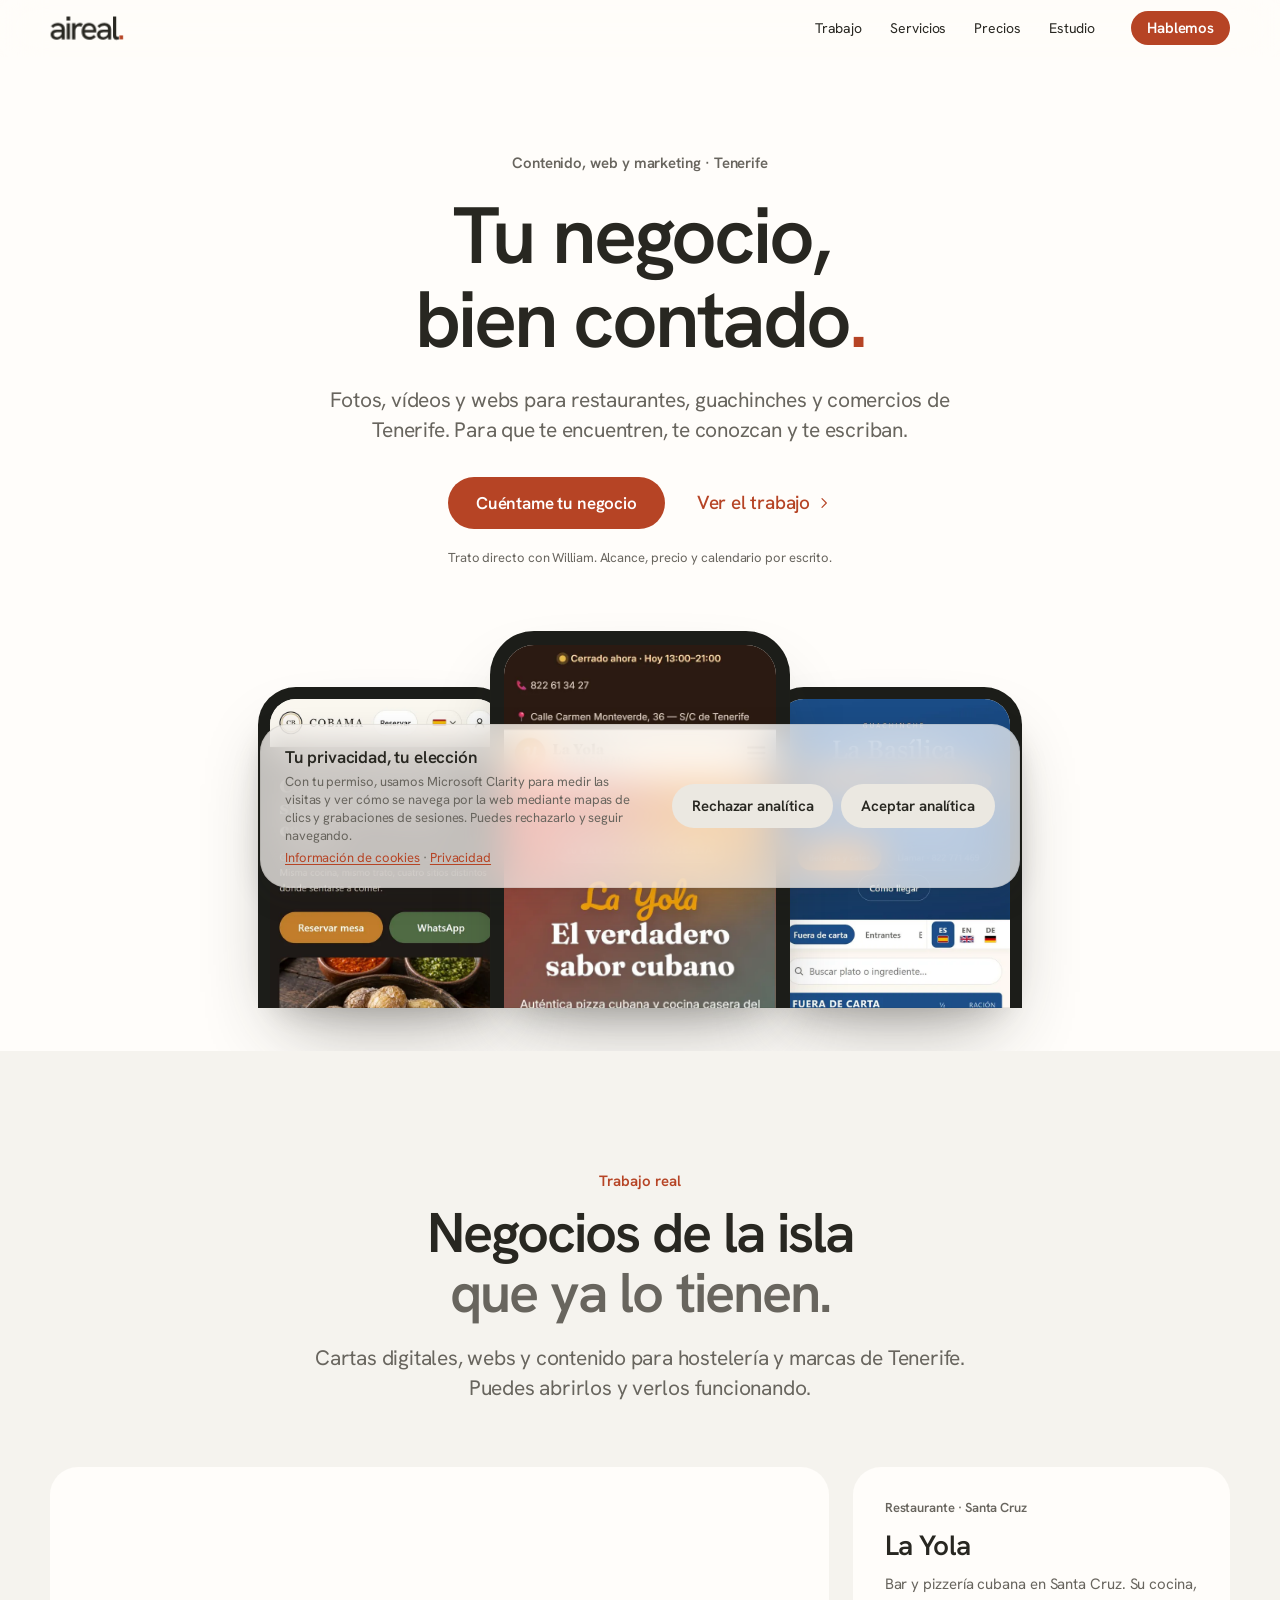
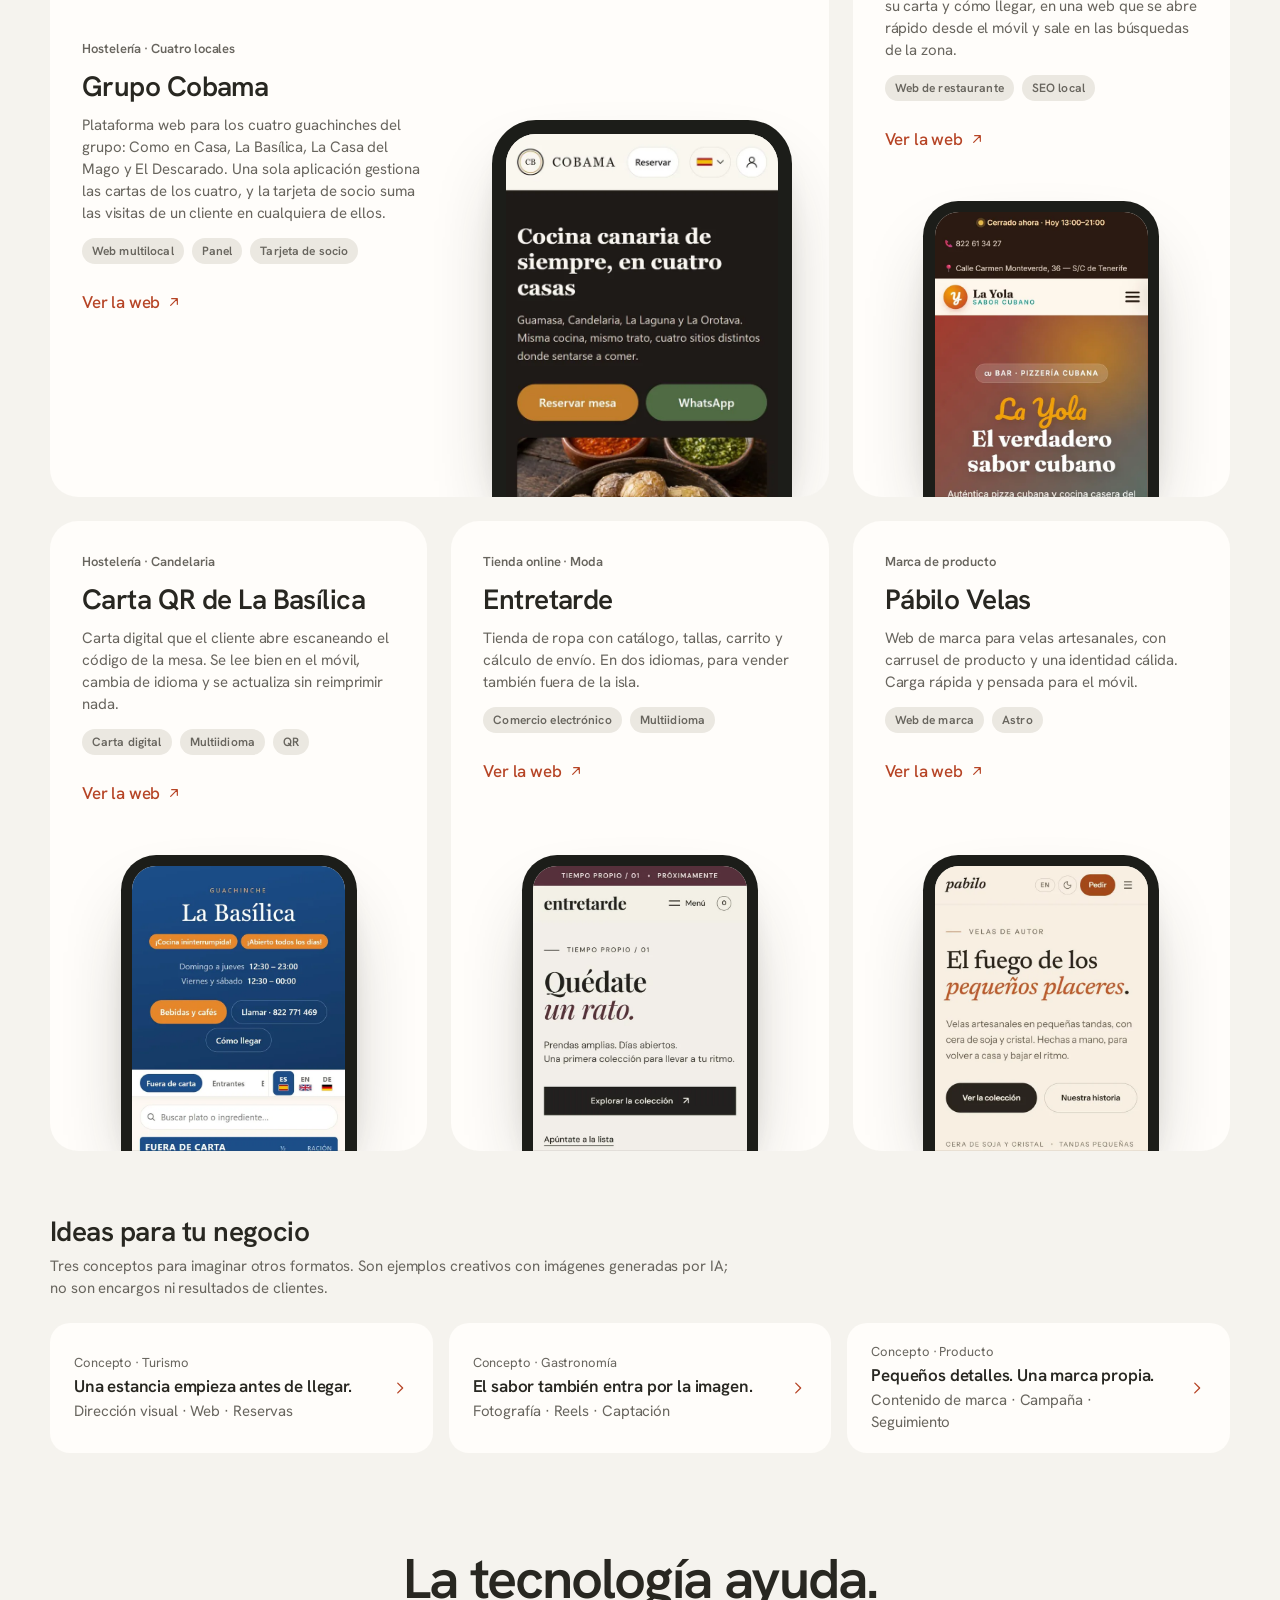
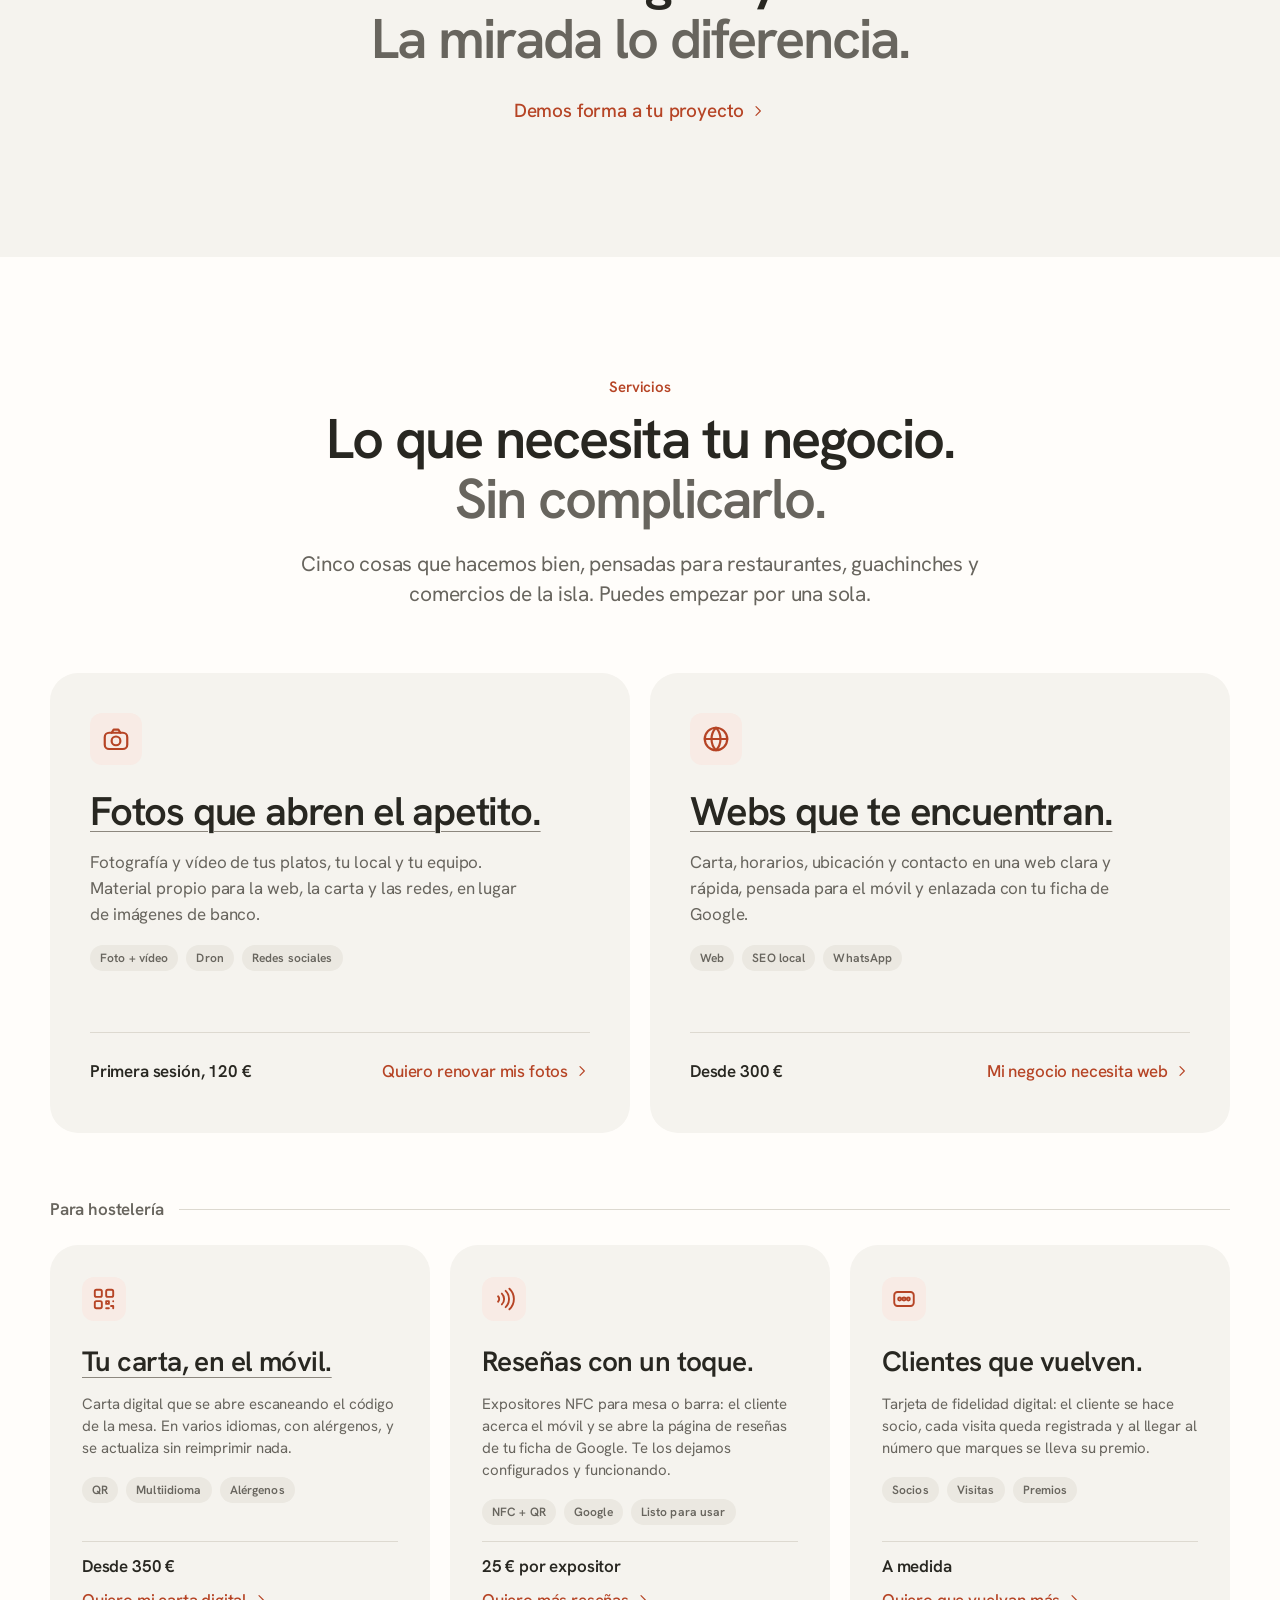
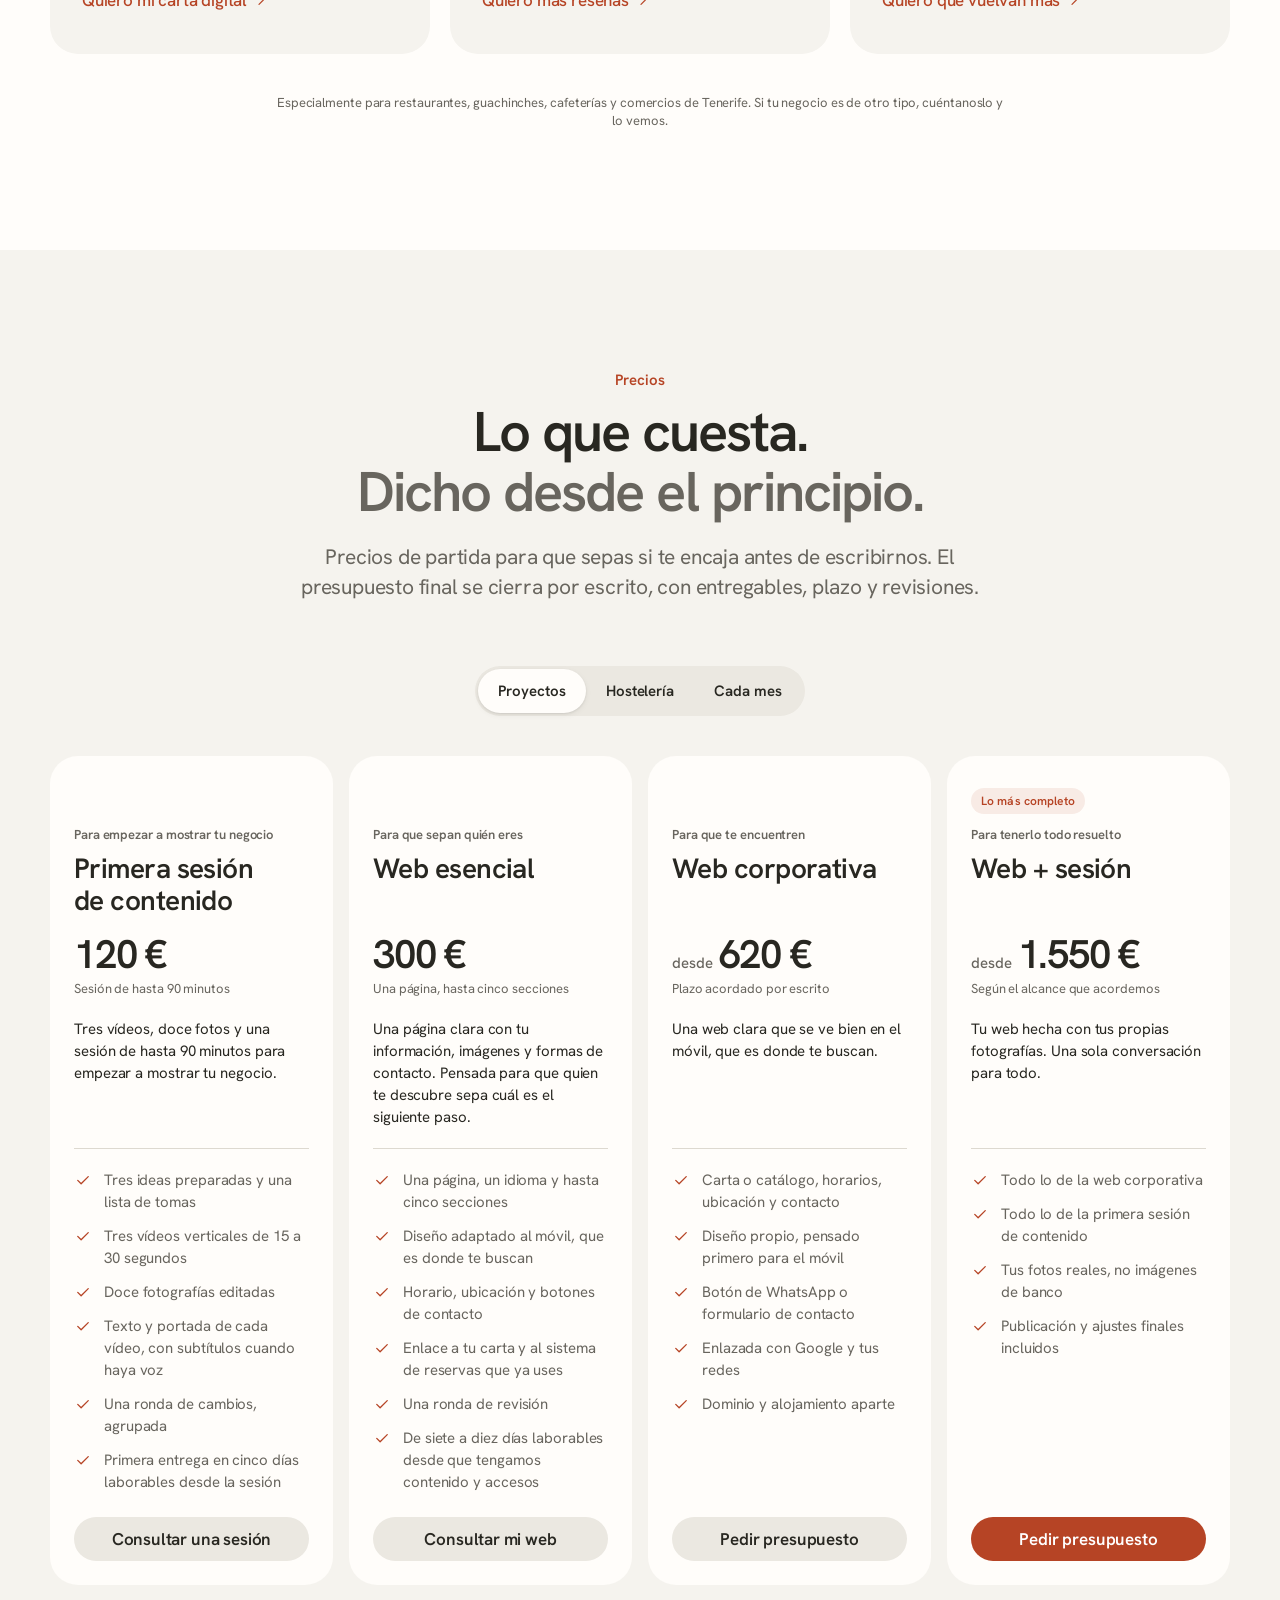
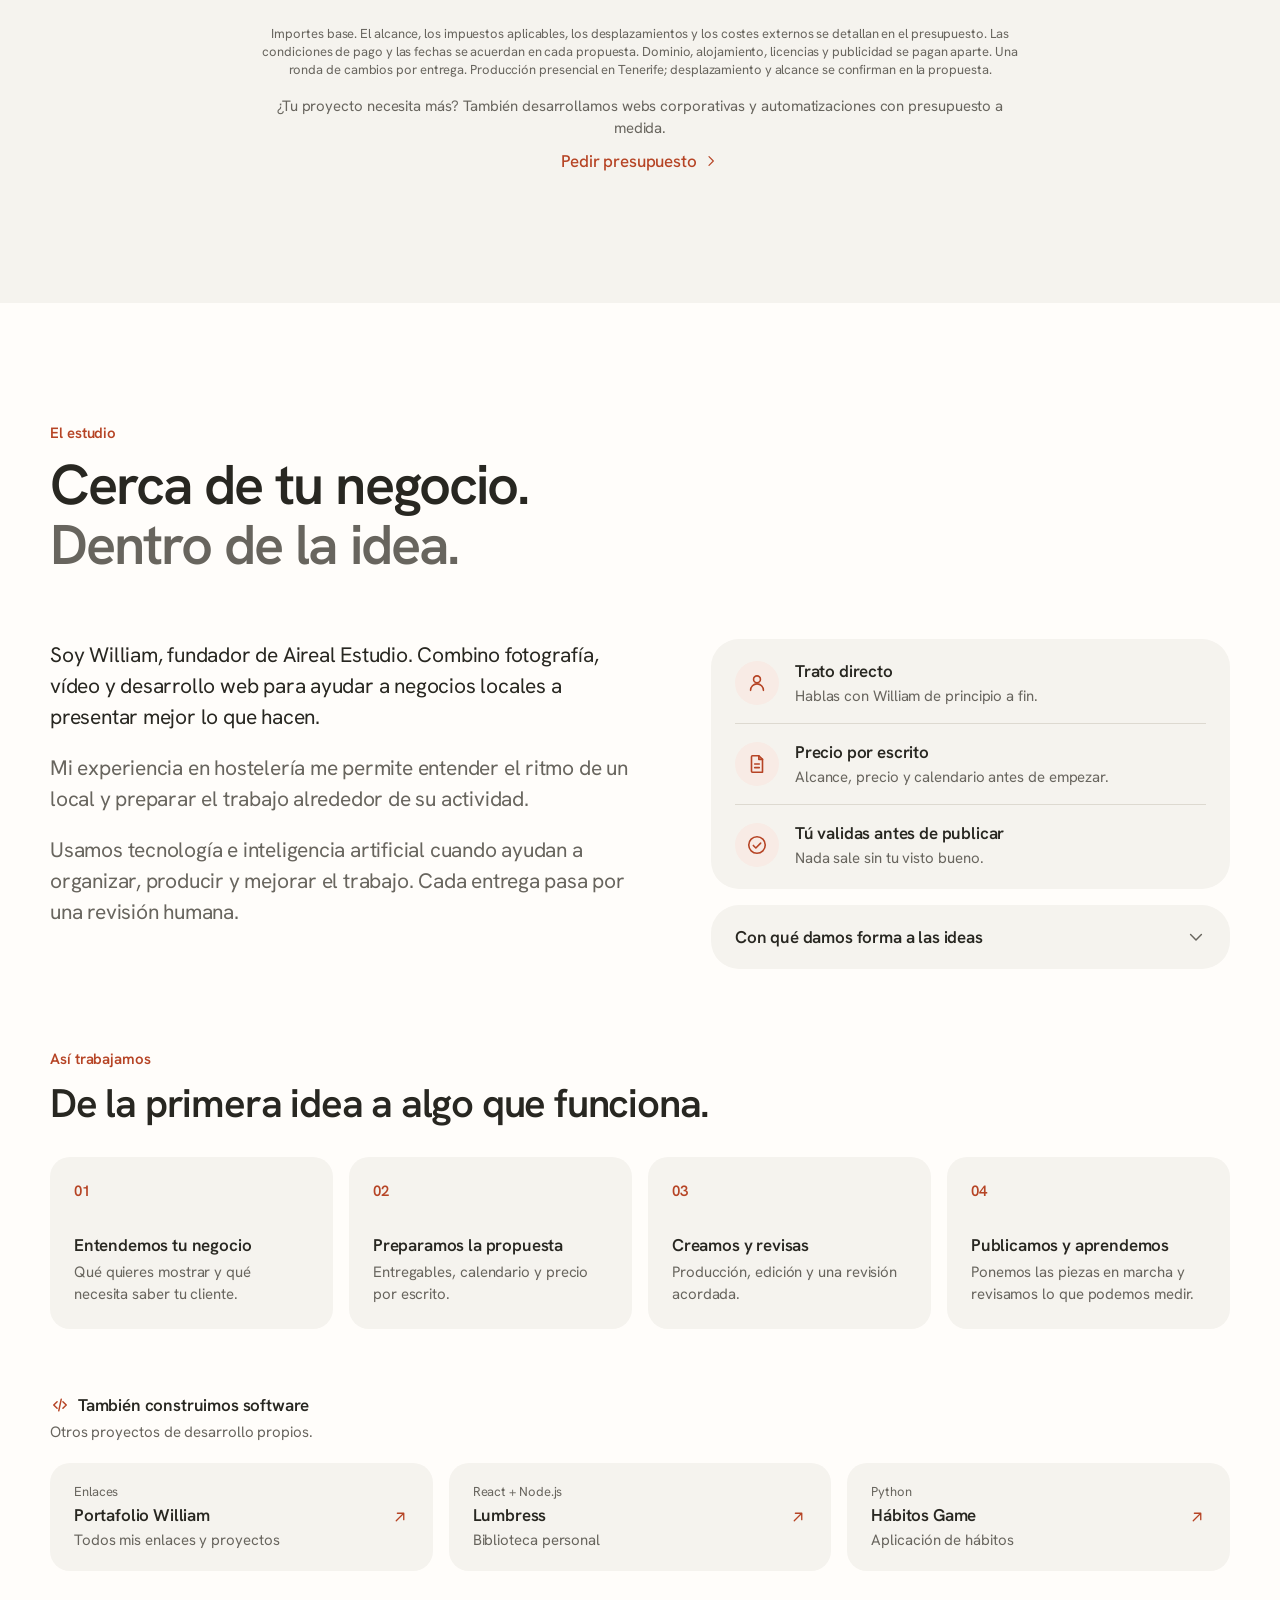
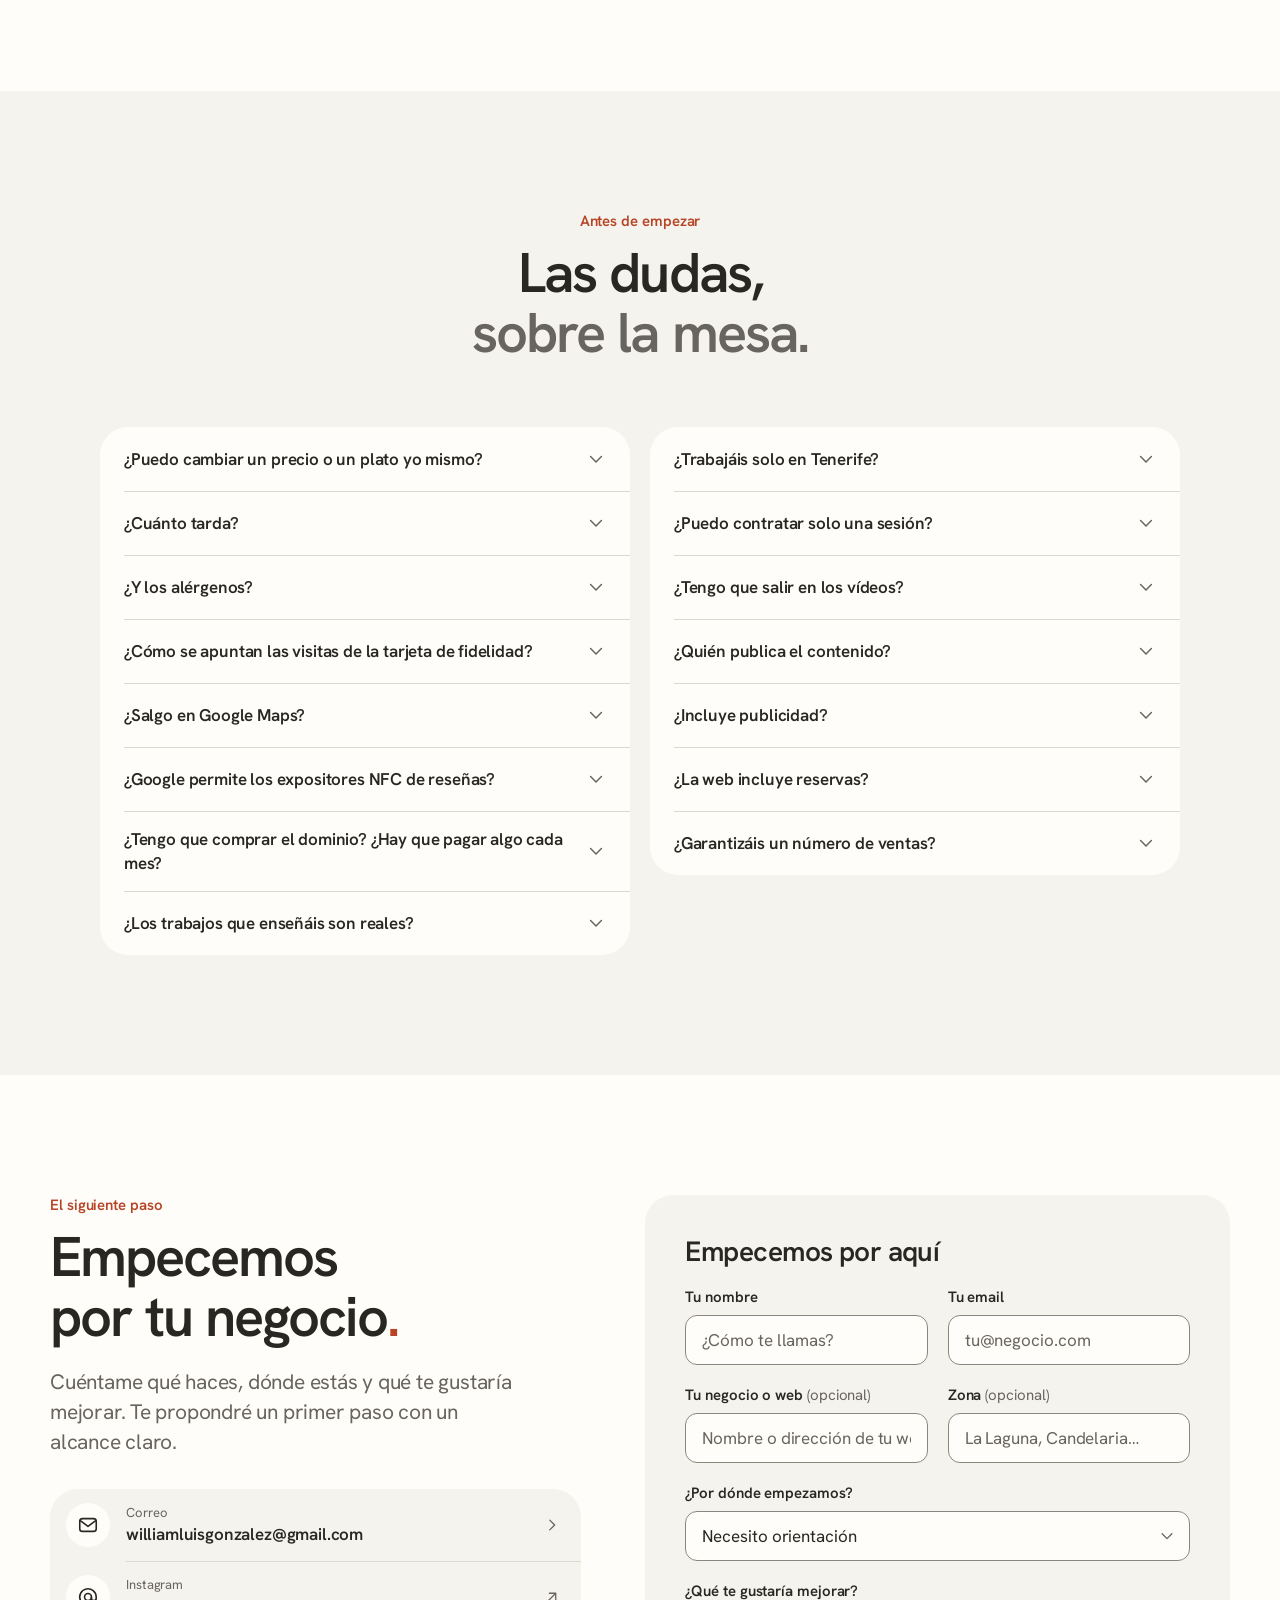
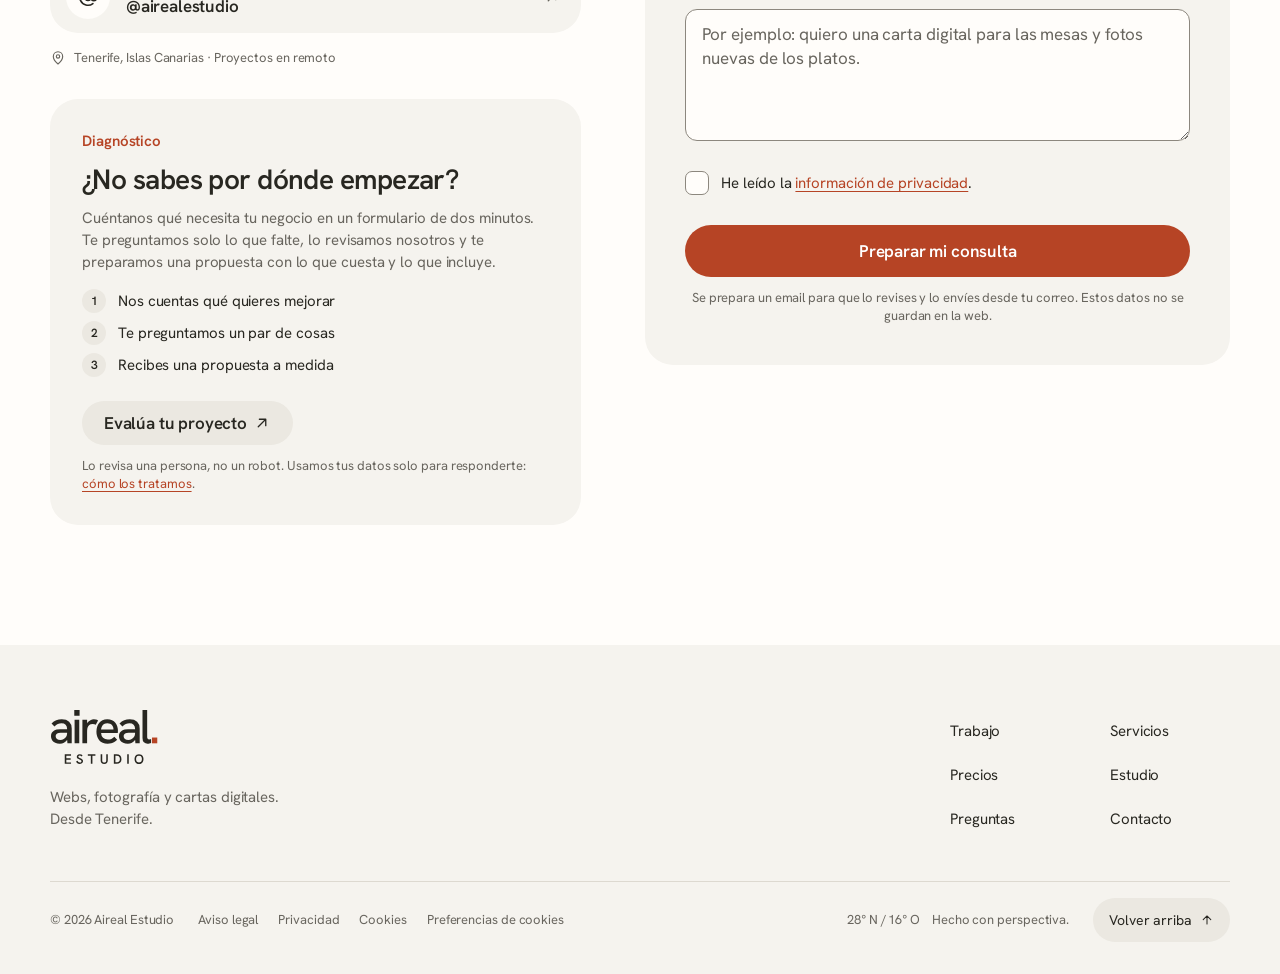
==== commit d5048ec1: "Web corporativa desde 620 € Co-Authored-By: Claude Opus 5.5 <noreply@anthropic.com> Claude-Session: " ====
--- a/web/index.html
+++ b/web/index.html
@@ -27,6 +27,6 @@
 <script src="assets/aireal-20261018.js" defer></script>
 </head>
 <body>
-<a class="ae-skip" href="#contenido">Saltar al contenido</a><header class="ae-nav" data-ae-nav=""><div class="ae-nav__bar"><a class="ae-nav__brand" href="./" aria-label="Aireal Estudio, inicio"><svg class="ae-logo ae-logo--wordmark" viewBox="35.6 26.8 167.8 54.6" focusable="false" aria-hidden="true"><path class="ae-logo__ink" d="M62.61 80 62.07 73.26V57.01Q62.07 53.11 59.83 51.05Q57.59 48.98 53.36 48.98Q50.41 48.98 47.68 50.18Q44.95 51.37 42.54 54L37.97 49.34Q41.28 45.91 45.25 44.35Q49.22 42.78 53.91 42.78Q61.23 42.78 65.26 46.51Q69.29 50.25 69.29 57.01V80ZM50.87 80.64Q46.76 80.64 43.65 79.18Q40.54 77.71 38.83 75.07Q37.11 72.43 37.11 68.96Q37.11 65.89 38.37 63.72Q39.62 61.55 41.62 60.35Q43.51 59.15 45.93 58.67Q48.35 58.2 51.03 58.2H62.73V63.65H52.07Q50.59 63.65 49.02 63.91Q47.46 64.18 46.28 65.03Q45.41 65.69 44.9 66.7Q44.4 67.7 44.4 69.02Q44.4 71.65 46.38 73.2Q48.36 74.75 51.7 74.75Q54.55 74.75 56.89 73.45Q59.22 72.15 60.65 69.86Q62.07 67.58 62.07 64.7L64.63 68.1Q63.99 72 62.05 74.84Q60.12 77.67 57.27 79.15Q54.43 80.64 50.87 80.64Z"></path><path class="ae-logo__ink" d="M73.72 80V43.42H80.95V80ZM73.23 37.13V28.28H81.46V37.13Z"></path><path class="ae-logo__ink" d="M85.82 80V43.42H93.12V53.26L91.55 53.56Q91.98 50.32 93.85 47.9Q95.73 45.48 98.32 44.13Q100.91 42.78 103.45 42.78Q105.2 42.78 106.79 43.19Q108.39 43.6 110.08 44.56L106.52 51.09Q105.66 50.63 104.41 50.31Q103.17 49.99 102.01 49.99Q100.33 49.99 98.71 50.62Q97.08 51.24 95.78 52.55Q94.48 53.87 93.79 56.05Q93.48 57.09 93.29 58.74Q93.1 60.4 93.1 63.33V80Z"></path><path class="ae-logo__ink" d="M125 80.64Q120.54 80.64 117.25 79.16Q113.95 77.68 111.82 75.07Q109.68 72.45 108.62 69.07Q107.56 65.69 107.56 61.95Q107.56 58.24 108.59 54.8Q109.62 51.36 111.68 48.66Q113.73 45.96 116.92 44.37Q120.1 42.78 124.4 42.78Q128.65 42.78 131.76 44.23Q134.88 45.68 136.89 48.21Q138.9 50.75 139.9 53.96Q140.89 57.16 140.89 60.68Q140.89 61.06 140.85 62.09Q140.82 63.11 140.67 64H114.79Q115.05 68.87 117.84 71.51Q120.62 74.15 125.2 74.15Q128.29 74.15 130.75 73.14Q133.22 72.12 135.29 69.95L139.75 74.61Q137.57 76.72 135.31 78.05Q133.05 79.38 130.57 80.01Q128.08 80.64 125 80.64ZM133.71 60.34Q133.86 59.74 133.91 59.15Q133.96 58.56 133.96 57.98Q133.96 56.27 133.35 54.63Q132.74 52.99 131.58 51.69Q130.41 50.38 128.66 49.62Q126.91 48.85 124.57 48.85Q121.52 48.85 119.38 50.22Q117.23 51.58 116.08 53.79Q114.92 56 114.7 58.62H136.11Z"></path><path class="ae-logo__ink" d="M167.97 80 167.44 73.26V57.01Q167.44 53.11 165.2 51.05Q162.96 48.98 158.73 48.98Q155.77 48.98 153.04 50.18Q150.31 51.37 147.91 54L143.34 49.34Q146.65 45.91 150.62 44.35Q154.59 42.78 159.28 42.78Q166.59 42.78 170.62 46.51Q174.65 50.25 174.65 57.01V80ZM156.23 80.64Q152.12 80.64 149.01 79.18Q145.91 77.71 144.19 75.07Q142.48 72.43 142.48 68.96Q142.48 65.89 143.73 63.72Q144.99 61.55 146.99 60.35Q148.87 59.15 151.29 58.67Q153.71 58.2 156.4 58.2H168.09V63.65H157.44Q155.95 63.65 154.39 63.91Q152.82 64.18 151.65 65.03Q150.77 65.69 150.27 66.7Q149.76 67.7 149.76 69.02Q149.76 71.65 151.74 73.2Q153.73 74.75 157.06 74.75Q159.91 74.75 162.25 73.45Q164.59 72.15 166.01 69.86Q167.44 67.58 167.44 64.7L169.99 68.1Q169.35 72 167.42 74.84Q165.48 77.67 162.64 79.15Q159.8 80.64 156.23 80.64Z"></path><path class="ae-logo__ink" d="M186.89 80.64Q183.42 80.64 181.21 78.49Q179 76.35 179 71.67V28.28H186.21V70.28Q186.21 72.22 187.05 73.08Q187.89 73.95 189.27 73.95Q189.92 73.95 190.68 73.8Q191.45 73.66 192.28 73.4V79.57Q190.93 80.12 189.48 80.38Q188.04 80.64 186.89 80.64Z"></path><path class="ae-logo__dot" d="M193.65 80V71.01H201.87V80Z"></path></svg></a><nav class="ae-nav__links" aria-label="Principal"><a class="ae-nav__link" href="#trabajo">Trabajo</a><a class="ae-nav__link" href="#servicios">Servicios</a><a class="ae-nav__link" href="#precios">Precios</a><a class="ae-nav__link" href="#estudio">Estudio</a></nav><div class="ae-nav__actions"><a class="ae-btn ae-btn--primary ae-btn--sm ae-nav__cta" href="#contacto"><span class="ae-btn__label">Hablemos</span></a><details class="ae-nav__menu" data-ae-menu=""><summary class="ae-nav__toggle" aria-label="Abrir menú"><svg class="ae-icon ae-nav__toggle-open" width="24" height="24" viewBox="0 0 24 24" fill="none" stroke="currentColor" stroke-width="1.75" stroke-linecap="round" stroke-linejoin="round" focusable="false" aria-hidden="true"><path d="M4 8.5h16M4 15.5h16"></path></svg><svg class="ae-icon ae-nav__toggle-close" width="24" height="24" viewBox="0 0 24 24" fill="none" stroke="currentColor" stroke-width="1.75" stroke-linecap="round" stroke-linejoin="round" focusable="false" aria-hidden="true"><path d="M6 6l12 12M18 6L6 18"></path></svg></summary><div class="ae-nav__sheet"><nav aria-label="Principal en móvil"><ul class="ae-nav__sheet-list"><li><a class="ae-nav__sheet-link" href="#trabajo">Trabajo<svg class="ae-icon" width="20" height="20" viewBox="0 0 24 24" fill="none" stroke="currentColor" stroke-width="1.75" stroke-linecap="round" stroke-linejoin="round" focusable="false" aria-hidden="true"><path d="M9 5.5l6.5 6.5L9 18.5"></path></svg></a></li><li><a class="ae-nav__sheet-link" href="#servicios">Servicios<svg class="ae-icon" width="20" height="20" viewBox="0 0 24 24" fill="none" stroke="currentColor" stroke-width="1.75" stroke-linecap="round" stroke-linejoin="round" focusable="false" aria-hidden="true"><path d="M9 5.5l6.5 6.5L9 18.5"></path></svg></a></li><li><a class="ae-nav__sheet-link" href="#precios">Precios<svg class="ae-icon" width="20" height="20" viewBox="0 0 24 24" fill="none" stroke="currentColor" stroke-width="1.75" stroke-linecap="round" stroke-linejoin="round" focusable="false" aria-hidden="true"><path d="M9 5.5l6.5 6.5L9 18.5"></path></svg></a></li><li><a class="ae-nav__sheet-link" href="#estudio">Estudio<svg class="ae-icon" width="20" height="20" viewBox="0 0 24 24" fill="none" stroke="currentColor" stroke-width="1.75" stroke-linecap="round" stroke-linejoin="round" focusable="false" aria-hidden="true"><path d="M9 5.5l6.5 6.5L9 18.5"></path></svg></a></li></ul></nav></div></details></div></div></header><main id="contenido"><section class="ae-hero" id="inicio" aria-labelledby="hero-title"><div class="ae-hero__copy"><p class="ae-hero__eyebrow eyebrow">Contenido, web y marketing · Tenerife</p><h1 class="ae-hero__title hero" id="hero-title"><span class="ae-hero__line">Tu negocio, </span><span class="ae-hero__line">bien contado<span class="ae-dot">.</span></span></h1><p class="ae-hero__lead lead">Fotos, vídeos y webs para restaurantes, guachinches y comercios de Tenerife. Para que te encuentren, te conozcan y te escriban.</p><div class="ae-hero__actions"><a class="ae-btn ae-btn--primary ae-btn--lg" href="#contacto"><span class="ae-btn__label">Cuéntame tu negocio</span></a><a class="ae-btn ae-btn--plain ae-btn--lg" href="#trabajo"><span class="ae-btn__label">Ver el trabajo</span><svg class="ae-icon ae-btn__icon" width="16" height="16" viewBox="0 0 24 24" fill="none" stroke="currentColor" stroke-width="1.75" stroke-linecap="round" stroke-linejoin="round" focusable="false" aria-hidden="true"><path d="M9 5.5l6.5 6.5L9 18.5"></path></svg></a></div><p class="ae-hero__note footnote">Trato directo con William. Alcance, precio y calendario por escrito.</p></div><div class="ae-hero__stage"><div class="ae-phone ae-phone--md ae-hero__device ae-hero__device--left"><div class="ae-phone__screen"><img src="assets/trabajo/cobama.webp" alt="Web del Grupo Cobama en un móvil: cocina canaria de siempre, en cuatro casas." width="600" height="800" loading="lazy" decoding="async"/></div></div><div class="ae-phone ae-phone--lg ae-hero__device ae-hero__device--center"><div class="ae-phone__screen"><img src="assets/trabajo/la-yola.webp" alt="Web de La Yola en un móvil: el verdadero sabor cubano." width="600" height="800" loading="eager" decoding="async"/></div></div><div class="ae-phone ae-phone--md ae-hero__device ae-hero__device--right"><div class="ae-phone__screen"><img src="assets/trabajo/basilica.webp" alt="Carta digital de La Basílica en un móvil, con horarios y cambio de idioma." width="600" height="800" loading="lazy" decoding="async"/></div></div></div></section><section id="trabajo" class="ae-section ae-section--secondary" aria-labelledby="trabajo-title"><div class="ae-section__inner"><header class="ae-shead ae-shead--center"><p class="ae-shead__eyebrow eyebrow">Trabajo real</p><h2 class="ae-shead__title title-1" id="trabajo-title">Negocios de la isla <span class="ae-shead__muted">que ya lo tienen.</span></h2><p class="ae-shead__lead lead">Cartas digitales, webs y contenido para hostelería y marcas de Tenerife. Puedes abrirlos y verlos funcionando.</p></header><div class="ae-workgrid"><article class="ae-work ae-work--wide work-card"><div class="ae-work__body"><p class="ae-work__eyebrow eyebrow">Hostelería · Cuatro locales</p><h3 class="ae-work__title title-3">Grupo Cobama</h3><p class="ae-work__text callout">Plataforma web para los cuatro guachinches del grupo: Como en Casa, La Basílica, La Casa del Mago y El Descarado. Una sola aplicación gestiona las cartas de los cuatro, y la tarjeta de socio suma las visitas de un cliente en cualquiera de ellos.</p><ul class="ae-tags"><li><span class="ae-tag ae-tag--neutral">Web multilocal</span></li><li><span class="ae-tag ae-tag--neutral">Panel</span></li><li><span class="ae-tag ae-tag--neutral">Tarjeta de socio</span></li></ul><a class="ae-work__link ae-btn ae-btn--plain ae-btn--md" href="https://cobama.wyll-servidor.duckdns.org" target="_blank" rel="noopener noreferrer"><span class="ae-btn__label">Ver la web</span><svg class="ae-icon ae-btn__icon" width="16" height="16" viewBox="0 0 24 24" fill="none" stroke="currentColor" stroke-width="1.75" stroke-linecap="round" stroke-linejoin="round" focusable="false" aria-hidden="true"><path d="M7 17L17 7M8.5 7H17v8.5"></path></svg><span class="ae-sr">: Grupo Cobama (se abre en una pestaña nueva)</span></a></div><div class="ae-work__media"><div class="ae-phone ae-phone--lg"><div class="ae-phone__screen"><img src="assets/trabajo/cobama.webp" alt="Captura de Grupo Cobama en un móvil" width="600" height="800" loading="lazy" decoding="async"/></div></div></div></article><article class="ae-work ae-work--tall work-card"><div class="ae-work__body"><p class="ae-work__eyebrow eyebrow">Restaurante · Santa Cruz</p><h3 class="ae-work__title title-3">La Yola</h3><p class="ae-work__text callout">Bar y pizzería cubana en Santa Cruz. Su cocina, su carta y cómo llegar, en una web que se abre rápido desde el móvil y sale en las búsquedas de la zona.</p><ul class="ae-tags"><li><span class="ae-tag ae-tag--neutral">Web de restaurante</span></li><li><span class="ae-tag ae-tag--neutral">SEO local</span></li></ul><a class="ae-work__link ae-btn ae-btn--plain ae-btn--md" href="https://layola.pages.dev" target="_blank" rel="noopener noreferrer"><span class="ae-btn__label">Ver la web</span><svg class="ae-icon ae-btn__icon" width="16" height="16" viewBox="0 0 24 24" fill="none" stroke="currentColor" stroke-width="1.75" stroke-linecap="round" stroke-linejoin="round" focusable="false" aria-hidden="true"><path d="M7 17L17 7M8.5 7H17v8.5"></path></svg><span class="ae-sr">: La Yola (se abre en una pestaña nueva)</span></a></div><div class="ae-work__media"><div class="ae-phone ae-phone--sm"><div class="ae-phone__screen"><img src="assets/trabajo/la-yola.webp" alt="Captura de La Yola en un móvil" width="600" height="800" loading="lazy" decoding="async"/></div></div></div></article><article class="ae-work ae-work--tall work-card"><div class="ae-work__body"><p class="ae-work__eyebrow eyebrow">Hostelería · Candelaria</p><h3 class="ae-work__title title-3">Carta QR de La Basílica</h3><p class="ae-work__text callout">Carta digital que el cliente abre escaneando el código de la mesa. Se lee bien en el móvil, cambia de idioma y se actualiza sin reimprimir nada.</p><ul class="ae-tags"><li><span class="ae-tag ae-tag--neutral">Carta digital</span></li><li><span class="ae-tag ae-tag--neutral">Multiidioma</span></li><li><span class="ae-tag ae-tag--neutral">QR</span></li></ul><a class="ae-work__link ae-btn ae-btn--plain ae-btn--md" href="https://basilicacarta.pages.dev" target="_blank" rel="noopener noreferrer"><span class="ae-btn__label">Ver la web</span><svg class="ae-icon ae-btn__icon" width="16" height="16" viewBox="0 0 24 24" fill="none" stroke="currentColor" stroke-width="1.75" stroke-linecap="round" stroke-linejoin="round" focusable="false" aria-hidden="true"><path d="M7 17L17 7M8.5 7H17v8.5"></path></svg><span class="ae-sr">: Carta QR de La Basílica (se abre en una pestaña nueva)</span></a></div><div class="ae-work__media"><div class="ae-phone ae-phone--sm"><div class="ae-phone__screen"><img src="assets/trabajo/basilica.webp" alt="Captura de Carta QR de La Basílica en un móvil" width="600" height="800" loading="lazy" decoding="async"/></div></div></div></article><article class="ae-work ae-work--tall work-card"><div class="ae-work__body"><p class="ae-work__eyebrow eyebrow">Tienda online · Moda</p><h3 class="ae-work__title title-3">Entretarde</h3><p class="ae-work__text callout">Tienda de ropa con catálogo, tallas, carrito y cálculo de envío. En dos idiomas, para vender también fuera de la isla.</p><ul class="ae-tags"><li><span class="ae-tag ae-tag--neutral">Comercio electrónico</span></li><li><span class="ae-tag ae-tag--neutral">Multiidioma</span></li></ul><a class="ae-work__link ae-btn ae-btn--plain ae-btn--md" href="https://entretarde.wyll-servidor.duckdns.org" target="_blank" rel="noopener noreferrer"><span class="ae-btn__label">Ver la web</span><svg class="ae-icon ae-btn__icon" width="16" height="16" viewBox="0 0 24 24" fill="none" stroke="currentColor" stroke-width="1.75" stroke-linecap="round" stroke-linejoin="round" focusable="false" aria-hidden="true"><path d="M7 17L17 7M8.5 7H17v8.5"></path></svg><span class="ae-sr">: Entretarde (se abre en una pestaña nueva)</span></a></div><div class="ae-work__media"><div class="ae-phone ae-phone--sm"><div class="ae-phone__screen"><img src="assets/trabajo/entretarde.webp" alt="Captura de Entretarde en un móvil" width="600" height="800" loading="lazy" decoding="async"/></div></div></div></article><article class="ae-work ae-work--tall work-card"><div class="ae-work__body"><p class="ae-work__eyebrow eyebrow">Marca de producto</p><h3 class="ae-work__title title-3">Pábilo Velas</h3><p class="ae-work__text callout">Web de marca para velas artesanales, con carrusel de producto y una identidad cálida. Carga rápida y pensada para el móvil.</p><ul class="ae-tags"><li><span class="ae-tag ae-tag--neutral">Web de marca</span></li><li><span class="ae-tag ae-tag--neutral">Astro</span></li></ul><a class="ae-work__link ae-btn ae-btn--plain ae-btn--md" href="https://pabilo-velas.pages.dev" target="_blank" rel="noopener noreferrer"><span class="ae-btn__label">Ver la web</span><svg class="ae-icon ae-btn__icon" width="16" height="16" viewBox="0 0 24 24" fill="none" stroke="currentColor" stroke-width="1.75" stroke-linecap="round" stroke-linejoin="round" focusable="false" aria-hidden="true"><path d="M7 17L17 7M8.5 7H17v8.5"></path></svg><span class="ae-sr">: Pábilo Velas (se abre en una pestaña nueva)</span></a></div><div class="ae-work__media"><div class="ae-phone ae-phone--sm"><div class="ae-phone__screen"><img src="assets/trabajo/pabilo.webp" alt="Captura de Pábilo Velas en un móvil" width="600" height="800" loading="lazy" decoding="async"/></div></div></div></article></div><div class="ae-ideas"><div class="ae-ideas__head"><h3 class="ae-ideas__title title-3">Ideas para tu negocio</h3><p class="ae-ideas__text callout">Tres conceptos para imaginar otros formatos. Son ejemplos creativos con imágenes generadas por IA; no son encargos ni resultados de clientes.</p></div><div class="ae-linkcards"><a class="ae-linkcard" href="concepto-alojamiento.html"><span class="ae-linkcard__body"><span class="ae-linkcard__eyebrow">Concepto · Turismo</span><span class="ae-linkcard__title headline">Una estancia empieza antes de llegar.</span><span class="ae-linkcard__text">Dirección visual · Web · Reservas</span></span><svg class="ae-icon ae-linkcard__icon" width="18" height="18" viewBox="0 0 24 24" fill="none" stroke="currentColor" stroke-width="1.75" stroke-linecap="round" stroke-linejoin="round" focusable="false" aria-hidden="true"><path d="M9 5.5l6.5 6.5L9 18.5"></path></svg></a><a class="ae-linkcard" href="concepto-restaurante.html"><span class="ae-linkcard__body"><span class="ae-linkcard__eyebrow">Concepto · Gastronomía</span><span class="ae-linkcard__title headline">El sabor también entra por la imagen.</span><span class="ae-linkcard__text">Fotografía · Reels · Captación</span></span><svg class="ae-icon ae-linkcard__icon" width="18" height="18" viewBox="0 0 24 24" fill="none" stroke="currentColor" stroke-width="1.75" stroke-linecap="round" stroke-linejoin="round" focusable="false" aria-hidden="true"><path d="M9 5.5l6.5 6.5L9 18.5"></path></svg></a><a class="ae-linkcard" href="concepto-marca.html"><span class="ae-linkcard__body"><span class="ae-linkcard__eyebrow">Concepto · Producto</span><span class="ae-linkcard__title headline">Pequeños detalles. Una marca propia.</span><span class="ae-linkcard__text">Contenido de marca · Campaña · Seguimiento</span></span><svg class="ae-icon ae-linkcard__icon" width="18" height="18" viewBox="0 0 24 24" fill="none" stroke="currentColor" stroke-width="1.75" stroke-linecap="round" stroke-linejoin="round" focusable="false" aria-hidden="true"><path d="M9 5.5l6.5 6.5L9 18.5"></path></svg></a></div></div><div class="ae-statement"><p class="ae-statement__title title-1">La tecnología ayuda. <span class="ae-statement__muted">La mirada lo diferencia.</span></p><div class="ae-statement__action"><a class="ae-btn ae-btn--plain ae-btn--lg" href="#contacto"><span class="ae-btn__label">Demos forma a tu proyecto</span><svg class="ae-icon ae-btn__icon" width="16" height="16" viewBox="0 0 24 24" fill="none" stroke="currentColor" stroke-width="1.75" stroke-linecap="round" stroke-linejoin="round" focusable="false" aria-hidden="true"><path d="M9 5.5l6.5 6.5L9 18.5"></path></svg></a></div></div></div></section><section id="servicios" class="ae-section" aria-labelledby="servicios-title"><div class="ae-section__inner"><header class="ae-shead ae-shead--center"><p class="ae-shead__eyebrow eyebrow">Servicios</p><h2 class="ae-shead__title title-1" id="servicios-title">Lo que necesita tu negocio. <span class="ae-shead__muted">Sin complicarlo.</span></h2><p class="ae-shead__lead lead">Cinco cosas que hacemos bien, pensadas para restaurantes, guachinches y comercios de la isla. Puedes empezar por una sola.</p></header><div class="ae-services ae-services--lg"><article class="ae-service ae-service--lg"><span class="ae-service__icon"><svg class="ae-icon" width="30" height="30" viewBox="0 0 24 24" fill="none" stroke="currentColor" stroke-width="1.75" stroke-linecap="round" stroke-linejoin="round" focusable="false" aria-hidden="true"><rect x="3" y="7" width="18" height="13" rx="3.5"></rect><path d="M8.5 7l1.6-2.5h3.8L15.5 7"></path><circle cx="12" cy="13.5" r="3.5"></circle></svg></span><h3 class="ae-service__title title-2"><a href="/fotografia-gastronomica-tenerife/">Fotos que abren el apetito.</a></h3><p class="ae-service__text">Fotografía y vídeo de tus platos, tu local y tu equipo. Material propio para la web, la carta y las redes, en lugar de imágenes de banco.</p><ul class="ae-tags"><li><span class="ae-tag ae-tag--neutral">Foto + vídeo</span></li><li><span class="ae-tag ae-tag--neutral">Dron</span></li><li><span class="ae-tag ae-tag--neutral">Redes sociales</span></li></ul><div class="ae-service__foot"><p class="ae-service__price headline">Primera sesión, 120 €</p><a class="ae-btn ae-btn--plain ae-btn--md" href="#contacto" data-interest="Primera sesión de contenido"><span class="ae-btn__label">Quiero renovar mis fotos</span><svg class="ae-icon ae-btn__icon" width="16" height="16" viewBox="0 0 24 24" fill="none" stroke="currentColor" stroke-width="1.75" stroke-linecap="round" stroke-linejoin="round" focusable="false" aria-hidden="true"><path d="M9 5.5l6.5 6.5L9 18.5"></path></svg></a></div></article><article class="ae-service ae-service--lg"><span class="ae-service__icon"><svg class="ae-icon" width="30" height="30" viewBox="0 0 24 24" fill="none" stroke="currentColor" stroke-width="1.75" stroke-linecap="round" stroke-linejoin="round" focusable="false" aria-hidden="true"><circle cx="12" cy="12" r="9"></circle><path d="M3 12h18M12 3c2.4 2.5 3.6 5.5 3.6 9S14.4 18.5 12 21c-2.4-2.5-3.6-5.5-3.6-9S9.6 5.5 12 3z"></path></svg></span><h3 class="ae-service__title title-2"><a href="/diseno-web-tenerife/">Webs que te encuentran.</a></h3><p class="ae-service__text">Carta, horarios, ubicación y contacto en una web clara y rápida, pensada para el móvil y enlazada con tu ficha de Google.</p><ul class="ae-tags"><li><span class="ae-tag ae-tag--neutral">Web</span></li><li><span class="ae-tag ae-tag--neutral">SEO local</span></li><li><span class="ae-tag ae-tag--neutral">WhatsApp</span></li></ul><div class="ae-service__foot"><p class="ae-service__price headline">Desde 300 €</p><a class="ae-btn ae-btn--plain ae-btn--md" href="#contacto" data-interest="Web esencial"><span class="ae-btn__label">Mi negocio necesita web</span><svg class="ae-icon ae-btn__icon" width="16" height="16" viewBox="0 0 24 24" fill="none" stroke="currentColor" stroke-width="1.75" stroke-linecap="round" stroke-linejoin="round" focusable="false" aria-hidden="true"><path d="M9 5.5l6.5 6.5L9 18.5"></path></svg></a></div></article></div><h3 class="ae-subhead headline">Para hostelería</h3><div class="ae-services ae-services--sm"><article class="ae-service ae-service--sm"><span class="ae-service__icon"><svg class="ae-icon" width="26" height="26" viewBox="0 0 24 24" fill="none" stroke="currentColor" stroke-width="1.75" stroke-linecap="round" stroke-linejoin="round" focusable="false" aria-hidden="true"><rect x="3.5" y="3.5" width="6.5" height="6.5" rx="1.5"></rect><rect x="14" y="3.5" width="6.5" height="6.5" rx="1.5"></rect><rect x="3.5" y="14" width="6.5" height="6.5" rx="1.5"></rect><path d="M14 14h2.5v2.5H14zM20.5 14v.01M18.5 18.5h2v2M14 20.5h2.5"></path></svg></span><h4 class="ae-service__title title-3"><a href="/cartas-digitales-restaurantes/">Tu carta, en el móvil.</a></h4><p class="ae-service__text">Carta digital que se abre escaneando el código de la mesa. En varios idiomas, con alérgenos, y se actualiza sin reimprimir nada.</p><ul class="ae-tags"><li><span class="ae-tag ae-tag--neutral">QR</span></li><li><span class="ae-tag ae-tag--neutral">Multiidioma</span></li><li><span class="ae-tag ae-tag--neutral">Alérgenos</span></li></ul><div class="ae-service__foot"><p class="ae-service__price headline">Desde 350 €</p><a class="ae-btn ae-btn--plain ae-btn--md" href="#contacto" data-interest="Carta digital con QR"><span class="ae-btn__label">Quiero mi carta digital</span><svg class="ae-icon ae-btn__icon" width="16" height="16" viewBox="0 0 24 24" fill="none" stroke="currentColor" stroke-width="1.75" stroke-linecap="round" stroke-linejoin="round" focusable="false" aria-hidden="true"><path d="M9 5.5l6.5 6.5L9 18.5"></path></svg></a></div></article><article class="ae-service ae-service--sm"><span class="ae-service__icon"><svg class="ae-icon" width="26" height="26" viewBox="0 0 24 24" fill="none" stroke="currentColor" stroke-width="1.75" stroke-linecap="round" stroke-linejoin="round" focusable="false" aria-hidden="true"><path d="M6.5 9.5a3.5 3.5 0 0 1 0 5"></path><path d="M10 7a7 7 0 0 1 0 10"></path><path d="M13.5 4.5a10.5 10.5 0 0 1 0 15"></path><path d="M17 2.5a13 13 0 0 1 0 19"></path></svg></span><h4 class="ae-service__title title-3">Reseñas con un toque.</h4><p class="ae-service__text">Expositores NFC para mesa o barra: el cliente acerca el móvil y se abre la página de reseñas de tu ficha de Google. Te los dejamos configurados y funcionando.</p><ul class="ae-tags"><li><span class="ae-tag ae-tag--neutral">NFC + QR</span></li><li><span class="ae-tag ae-tag--neutral">Google</span></li><li><span class="ae-tag ae-tag--neutral">Listo para usar</span></li></ul><div class="ae-service__foot"><p class="ae-service__price headline">25 € por expositor</p><a class="ae-btn ae-btn--plain ae-btn--md" href="#contacto" data-interest="Reseñas con NFC"><span class="ae-btn__label">Quiero más reseñas</span><svg class="ae-icon ae-btn__icon" width="16" height="16" viewBox="0 0 24 24" fill="none" stroke="currentColor" stroke-width="1.75" stroke-linecap="round" stroke-linejoin="round" focusable="false" aria-hidden="true"><path d="M9 5.5l6.5 6.5L9 18.5"></path></svg></a></div></article><article class="ae-service ae-service--sm"><span class="ae-service__icon"><svg class="ae-icon" width="26" height="26" viewBox="0 0 24 24" fill="none" stroke="currentColor" stroke-width="1.75" stroke-linecap="round" stroke-linejoin="round" focusable="false" aria-hidden="true"><rect x="3" y="5.5" width="18" height="13" rx="3"></rect><circle cx="8" cy="12" r="1.4"></circle><circle cx="12" cy="12" r="1.4"></circle><circle cx="16" cy="12" r="1.4"></circle></svg></span><h4 class="ae-service__title title-3">Clientes que vuelven.</h4><p class="ae-service__text">Tarjeta de fidelidad digital: el cliente se hace socio, cada visita queda registrada y al llegar al número que marques se lleva su premio.</p><ul class="ae-tags"><li><span class="ae-tag ae-tag--neutral">Socios</span></li><li><span class="ae-tag ae-tag--neutral">Visitas</span></li><li><span class="ae-tag ae-tag--neutral">Premios</span></li></ul><div class="ae-service__foot"><p class="ae-service__price headline">A medida</p><a class="ae-btn ae-btn--plain ae-btn--md" href="#contacto" data-interest="Tarjeta de fidelidad"><span class="ae-btn__label">Quiero que vuelvan más</span><svg class="ae-icon ae-btn__icon" width="16" height="16" viewBox="0 0 24 24" fill="none" stroke="currentColor" stroke-width="1.75" stroke-linecap="round" stroke-linejoin="round" focusable="false" aria-hidden="true"><path d="M9 5.5l6.5 6.5L9 18.5"></path></svg></a></div></article></div><p class="ae-note footnote">Especialmente para restaurantes, guachinches, cafeterías y comercios de Tenerife. Si tu negocio es de otro tipo, cuéntanoslo y lo vemos.</p></div></section><section id="precios" class="ae-section ae-section--secondary" aria-labelledby="precios-title"><div class="ae-section__inner"><span id="tarifas" class="ae-anchor" aria-hidden="true"></span><header class="ae-shead ae-shead--center"><p class="ae-shead__eyebrow eyebrow">Precios</p><h2 class="ae-shead__title title-1" id="precios-title">Lo que cuesta. <span class="ae-shead__muted">Dicho desde el principio.</span></h2><p class="ae-shead__lead lead">Precios de partida para que sepas si te encaja antes de escribirnos. El presupuesto final se cierra por escrito, con entregables, plazo y revisiones.</p></header><div class="ae-pricing__tabs"><div class="ae-seg" role="tablist" aria-label="Tipo de servicio" data-ae-tabs="precios" hidden=""><span class="ae-seg__thumb" aria-hidden="true"></span><button type="button" role="tab" class="ae-seg__item" id="tab-proyectos" aria-controls="panel-proyectos" aria-selected="true" tabindex="0" data-ae-tab="proyectos">Proyectos</button><button type="button" role="tab" class="ae-seg__item" id="tab-hosteleria" aria-controls="panel-hosteleria" aria-selected="false" tabindex="-1" data-ae-tab="hosteleria">Hostelería</button><button type="button" role="tab" class="ae-seg__item" id="tab-mensual" aria-controls="panel-mensual" aria-selected="false" tabindex="-1" data-ae-tab="mensual">Cada mes</button></div></div><div class="ae-tabpanel" id="panel-proyectos" data-ae-panel="proyectos"><h3 class="ae-tabpanel__title title-3">Proyectos</h3><div class="ae-pricegrid ae-pricegrid--4"><article class="ae-price"><div class="ae-price__head"><p class="ae-price__eyebrow">Para empezar a mostrar tu negocio</p><h4 class="ae-price__name title-3">Primera sesión de contenido</h4><p class="ae-price__amount"><span class="ae-price__value title-2">120 €</span></p><p class="ae-price__note footnote">Sesión de hasta 90 minutos</p></div><p class="ae-price__text callout">Tres vídeos, doce fotos y una sesión de hasta 90 minutos para empezar a mostrar tu negocio.</p><ul class="ae-price__features"><li><svg class="ae-icon ae-price__check" width="18" height="18" viewBox="0 0 24 24" fill="none" stroke="currentColor" stroke-width="1.75" stroke-linecap="round" stroke-linejoin="round" focusable="false" aria-hidden="true"><path d="M5 12.5l4.5 4.5L19 7.5"></path></svg><span>Tres ideas preparadas y una lista de tomas</span></li><li><svg class="ae-icon ae-price__check" width="18" height="18" viewBox="0 0 24 24" fill="none" stroke="currentColor" stroke-width="1.75" stroke-linecap="round" stroke-linejoin="round" focusable="false" aria-hidden="true"><path d="M5 12.5l4.5 4.5L19 7.5"></path></svg><span>Tres vídeos verticales de 15 a 30 segundos</span></li><li><svg class="ae-icon ae-price__check" width="18" height="18" viewBox="0 0 24 24" fill="none" stroke="currentColor" stroke-width="1.75" stroke-linecap="round" stroke-linejoin="round" focusable="false" aria-hidden="true"><path d="M5 12.5l4.5 4.5L19 7.5"></path></svg><span>Doce fotografías editadas</span></li><li><svg class="ae-icon ae-price__check" width="18" height="18" viewBox="0 0 24 24" fill="none" stroke="currentColor" stroke-width="1.75" stroke-linecap="round" stroke-linejoin="round" focusable="false" aria-hidden="true"><path d="M5 12.5l4.5 4.5L19 7.5"></path></svg><span>Texto y portada de cada vídeo, con subtítulos cuando haya voz</span></li><li><svg class="ae-icon ae-price__check" width="18" height="18" viewBox="0 0 24 24" fill="none" stroke="currentColor" stroke-width="1.75" stroke-linecap="round" stroke-linejoin="round" focusable="false" aria-hidden="true"><path d="M5 12.5l4.5 4.5L19 7.5"></path></svg><span>Una ronda de cambios, agrupada</span></li><li><svg class="ae-icon ae-price__check" width="18" height="18" viewBox="0 0 24 24" fill="none" stroke="currentColor" stroke-width="1.75" stroke-linecap="round" stroke-linejoin="round" focusable="false" aria-hidden="true"><path d="M5 12.5l4.5 4.5L19 7.5"></path></svg><span>Primera entrega en cinco días laborables desde la sesión</span></li></ul><div class="ae-price__cta"><a class="ae-btn ae-btn--secondary ae-btn--md ae-btn--full" href="#contacto" data-interest="Primera sesión de contenido"><span class="ae-btn__label">Consultar una sesión</span></a></div></article><article class="ae-price"><div class="ae-price__head"><p class="ae-price__eyebrow">Para que sepan quién eres</p><h4 class="ae-price__name title-3">Web esencial</h4><p class="ae-price__amount"><span class="ae-price__value title-2">300 €</span></p><p class="ae-price__note footnote">Una página, hasta cinco secciones</p></div><p class="ae-price__text callout">Una página clara con tu información, imágenes y formas de contacto. Pensada para que quien te descubre sepa cuál es el siguiente paso.</p><ul class="ae-price__features"><li><svg class="ae-icon ae-price__check" width="18" height="18" viewBox="0 0 24 24" fill="none" stroke="currentColor" stroke-width="1.75" stroke-linecap="round" stroke-linejoin="round" focusable="false" aria-hidden="true"><path d="M5 12.5l4.5 4.5L19 7.5"></path></svg><span>Una página, un idioma y hasta cinco secciones</span></li><li><svg class="ae-icon ae-price__check" width="18" height="18" viewBox="0 0 24 24" fill="none" stroke="currentColor" stroke-width="1.75" stroke-linecap="round" stroke-linejoin="round" focusable="false" aria-hidden="true"><path d="M5 12.5l4.5 4.5L19 7.5"></path></svg><span>Diseño adaptado al móvil, que es donde te buscan</span></li><li><svg class="ae-icon ae-price__check" width="18" height="18" viewBox="0 0 24 24" fill="none" stroke="currentColor" stroke-width="1.75" stroke-linecap="round" stroke-linejoin="round" focusable="false" aria-hidden="true"><path d="M5 12.5l4.5 4.5L19 7.5"></path></svg><span>Horario, ubicación y botones de contacto</span></li><li><svg class="ae-icon ae-price__check" width="18" height="18" viewBox="0 0 24 24" fill="none" stroke="currentColor" stroke-width="1.75" stroke-linecap="round" stroke-linejoin="round" focusable="false" aria-hidden="true"><path d="M5 12.5l4.5 4.5L19 7.5"></path></svg><span>Enlace a tu carta y al sistema de reservas que ya uses</span></li><li><svg class="ae-icon ae-price__check" width="18" height="18" viewBox="0 0 24 24" fill="none" stroke="currentColor" stroke-width="1.75" stroke-linecap="round" stroke-linejoin="round" focusable="false" aria-hidden="true"><path d="M5 12.5l4.5 4.5L19 7.5"></path></svg><span>Una ronda de revisión</span></li><li><svg class="ae-icon ae-price__check" width="18" height="18" viewBox="0 0 24 24" fill="none" stroke="currentColor" stroke-width="1.75" stroke-linecap="round" stroke-linejoin="round" focusable="false" aria-hidden="true"><path d="M5 12.5l4.5 4.5L19 7.5"></path></svg><span>De siete a diez días laborables desde que tengamos contenido y accesos</span></li></ul><div class="ae-price__cta"><a class="ae-btn ae-btn--secondary ae-btn--md ae-btn--full" href="#contacto" data-interest="Web esencial"><span class="ae-btn__label">Consultar mi web</span></a></div></article><article class="ae-price"><div class="ae-price__head"><p class="ae-price__eyebrow">Para que te encuentren</p><h4 class="ae-price__name title-3">Web corporativa</h4><p class="ae-price__amount"><span class="ae-price__prefix">desde</span><span class="ae-price__value title-2">1.200 €</span></p><p class="ae-price__note footnote">Plazo acordado por escrito</p></div><p class="ae-price__text callout">Una web clara que se ve bien en el móvil, que es donde te buscan.</p><ul class="ae-price__features"><li><svg class="ae-icon ae-price__check" width="18" height="18" viewBox="0 0 24 24" fill="none" stroke="currentColor" stroke-width="1.75" stroke-linecap="round" stroke-linejoin="round" focusable="false" aria-hidden="true"><path d="M5 12.5l4.5 4.5L19 7.5"></path></svg><span>Carta o catálogo, horarios, ubicación y contacto</span></li><li><svg class="ae-icon ae-price__check" width="18" height="18" viewBox="0 0 24 24" fill="none" stroke="currentColor" stroke-width="1.75" stroke-linecap="round" stroke-linejoin="round" focusable="false" aria-hidden="true"><path d="M5 12.5l4.5 4.5L19 7.5"></path></svg><span>Diseño propio, pensado primero para el móvil</span></li><li><svg class="ae-icon ae-price__check" width="18" height="18" viewBox="0 0 24 24" fill="none" stroke="currentColor" stroke-width="1.75" stroke-linecap="round" stroke-linejoin="round" focusable="false" aria-hidden="true"><path d="M5 12.5l4.5 4.5L19 7.5"></path></svg><span>Botón de WhatsApp o formulario de contacto</span></li><li><svg class="ae-icon ae-price__check" width="18" height="18" viewBox="0 0 24 24" fill="none" stroke="currentColor" stroke-width="1.75" stroke-linecap="round" stroke-linejoin="round" focusable="false" aria-hidden="true"><path d="M5 12.5l4.5 4.5L19 7.5"></path></svg><span>Enlazada con Google y tus redes</span></li><li><svg class="ae-icon ae-price__check" width="18" height="18" viewBox="0 0 24 24" fill="none" stroke="currentColor" stroke-width="1.75" stroke-linecap="round" stroke-linejoin="round" focusable="false" aria-hidden="true"><path d="M5 12.5l4.5 4.5L19 7.5"></path></svg><span>Dominio y alojamiento aparte</span></li></ul><div class="ae-price__cta"><a class="ae-btn ae-btn--secondary ae-btn--md ae-btn--full" href="#contacto" data-interest="Web corporativa"><span class="ae-btn__label">Pedir presupuesto</span></a></div></article><article class="ae-price ae-price--featured"><div class="ae-price__head"><span class="ae-tag ae-tag--accent ae-price__badge">Lo más completo</span><p class="ae-price__eyebrow">Para tenerlo todo resuelto</p><h4 class="ae-price__name title-3">Web + sesión</h4><p class="ae-price__amount"><span class="ae-price__prefix">desde</span><span class="ae-price__value title-2">1.550 €</span></p><p class="ae-price__note footnote">Según el alcance que acordemos</p></div><p class="ae-price__text callout">Tu web hecha con tus propias fotografías. Una sola conversación para todo.</p><ul class="ae-price__features"><li><svg class="ae-icon ae-price__check" width="18" height="18" viewBox="0 0 24 24" fill="none" stroke="currentColor" stroke-width="1.75" stroke-linecap="round" stroke-linejoin="round" focusable="false" aria-hidden="true"><path d="M5 12.5l4.5 4.5L19 7.5"></path></svg><span>Todo lo de la web corporativa</span></li><li><svg class="ae-icon ae-price__check" width="18" height="18" viewBox="0 0 24 24" fill="none" stroke="currentColor" stroke-width="1.75" stroke-linecap="round" stroke-linejoin="round" focusable="false" aria-hidden="true"><path d="M5 12.5l4.5 4.5L19 7.5"></path></svg><span>Todo lo de la primera sesión de contenido</span></li><li><svg class="ae-icon ae-price__check" width="18" height="18" viewBox="0 0 24 24" fill="none" stroke="currentColor" stroke-width="1.75" stroke-linecap="round" stroke-linejoin="round" focusable="false" aria-hidden="true"><path d="M5 12.5l4.5 4.5L19 7.5"></path></svg><span>Tus fotos reales, no imágenes de banco</span></li><li><svg class="ae-icon ae-price__check" width="18" height="18" viewBox="0 0 24 24" fill="none" stroke="currentColor" stroke-width="1.75" stroke-linecap="round" stroke-linejoin="round" focusable="false" aria-hidden="true"><path d="M5 12.5l4.5 4.5L19 7.5"></path></svg><span>Publicación y ajustes finales incluidos</span></li></ul><div class="ae-price__cta"><a class="ae-btn ae-btn--primary ae-btn--md ae-btn--full" href="#contacto" data-interest="Web + sesión de contenido"><span class="ae-btn__label">Pedir presupuesto</span></a></div></article></div></div><div class="ae-tabpanel" id="panel-hosteleria" data-ae-panel="hosteleria"><h3 class="ae-tabpanel__title title-3">Hostelería</h3><p class="ae-tabpanel__intro callout">Tres productos pequeños, rápidos de poner en marcha y pensados para hostelería.</p><div class="ae-pricegrid ae-pricegrid--3"><article class="ae-price"><div class="ae-price__head"><p class="ae-price__eyebrow">Para dejar de reimprimir</p><h4 class="ae-price__name title-3">Carta digital QR</h4><p class="ae-price__amount"><span class="ae-price__prefix">desde</span><span class="ae-price__value title-2">350 €</span></p><p class="ae-price__note footnote">Carta, idiomas y códigos QR incluidos</p></div><p class="ae-price__text callout">Tu carta en el móvil del cliente, que se abre escaneando el código de la mesa.</p><ul class="ae-price__features"><li><svg class="ae-icon ae-price__check" width="18" height="18" viewBox="0 0 24 24" fill="none" stroke="currentColor" stroke-width="1.75" stroke-linecap="round" stroke-linejoin="round" focusable="false" aria-hidden="true"><path d="M5 12.5l4.5 4.5L19 7.5"></path></svg><span>Carta completa con platos, precios y descripciones</span></li><li><svg class="ae-icon ae-price__check" width="18" height="18" viewBox="0 0 24 24" fill="none" stroke="currentColor" stroke-width="1.75" stroke-linecap="round" stroke-linejoin="round" focusable="false" aria-hidden="true"><path d="M5 12.5l4.5 4.5L19 7.5"></path></svg><span>Varios idiomas para el cliente extranjero</span></li><li><svg class="ae-icon ae-price__check" width="18" height="18" viewBox="0 0 24 24" fill="none" stroke="currentColor" stroke-width="1.75" stroke-linecap="round" stroke-linejoin="round" focusable="false" aria-hidden="true"><path d="M5 12.5l4.5 4.5L19 7.5"></path></svg><span>Alérgenos a partir de tus datos, validados por ti</span></li><li><svg class="ae-icon ae-price__check" width="18" height="18" viewBox="0 0 24 24" fill="none" stroke="currentColor" stroke-width="1.75" stroke-linecap="round" stroke-linejoin="round" focusable="false" aria-hidden="true"><path d="M5 12.5l4.5 4.5L19 7.5"></path></svg><span>Códigos QR listos para imprimir y colocar</span></li><li><svg class="ae-icon ae-price__check" width="18" height="18" viewBox="0 0 24 24" fill="none" stroke="currentColor" stroke-width="1.75" stroke-linecap="round" stroke-linejoin="round" focusable="false" aria-hidden="true"><path d="M5 12.5l4.5 4.5L19 7.5"></path></svg><span>Cambios de precio sin reimprimir nada</span></li></ul><div class="ae-price__cta"><a class="ae-btn ae-btn--secondary ae-btn--md ae-btn--full" href="#contacto" data-interest="Carta digital con QR"><span class="ae-btn__label">Pedir presupuesto</span></a></div></article><article class="ae-price"><div class="ae-price__head"><p class="ae-price__eyebrow">Para conseguir más reseñas</p><h4 class="ae-price__name title-3">Reseñas con NFC</h4><p class="ae-price__amount"><span class="ae-price__value title-2">25 €</span><span class="ae-price__suffix">/unidad</span></p><p class="ae-price__note footnote">Cada expositor, configurado e instalado</p></div><p class="ae-price__text callout">Expositores para mesa o barra que abren tu página de reseñas de Google con solo acercar el móvil.</p><ul class="ae-price__features"><li><svg class="ae-icon ae-price__check" width="18" height="18" viewBox="0 0 24 24" fill="none" stroke="currentColor" stroke-width="1.75" stroke-linecap="round" stroke-linejoin="round" focusable="false" aria-hidden="true"><path d="M5 12.5l4.5 4.5L19 7.5"></path></svg><span>Expositores NFC con código QR de respaldo</span></li><li><svg class="ae-icon ae-price__check" width="18" height="18" viewBox="0 0 24 24" fill="none" stroke="currentColor" stroke-width="1.75" stroke-linecap="round" stroke-linejoin="round" focusable="false" aria-hidden="true"><path d="M5 12.5l4.5 4.5L19 7.5"></path></svg><span>Enlazados a la página de reseñas de tu ficha de Google</span></li><li><svg class="ae-icon ae-price__check" width="18" height="18" viewBox="0 0 24 24" fill="none" stroke="currentColor" stroke-width="1.75" stroke-linecap="round" stroke-linejoin="round" focusable="false" aria-hidden="true"><path d="M5 12.5l4.5 4.5L19 7.5"></path></svg><span>Configurados y probados con móviles Android e iPhone</span></li><li><svg class="ae-icon ae-price__check" width="18" height="18" viewBox="0 0 24 24" fill="none" stroke="currentColor" stroke-width="1.75" stroke-linecap="round" stroke-linejoin="round" focusable="false" aria-hidden="true"><path d="M5 12.5l4.5 4.5L19 7.5"></path></svg><span>Colocados en tu local y listos para usar</span></li><li><svg class="ae-icon ae-price__check" width="18" height="18" viewBox="0 0 24 24" fill="none" stroke="currentColor" stroke-width="1.75" stroke-linecap="round" stroke-linejoin="round" focusable="false" aria-hidden="true"><path d="M5 12.5l4.5 4.5L19 7.5"></path></svg><span>Si aún no tienes ficha de Google, te ayudamos a crearla</span></li></ul><div class="ae-price__cta"><a class="ae-btn ae-btn--secondary ae-btn--md ae-btn--full" href="#contacto" data-interest="Reseñas con NFC"><span class="ae-btn__label">Pedir presupuesto</span></a></div></article><article class="ae-price"><div class="ae-price__head"><p class="ae-price__eyebrow">Para que vuelvan más veces</p><h4 class="ae-price__name title-3">Tarjeta de fidelidad</h4><p class="ae-price__amount"><span class="ae-price__value title-2">A medida</span></p><p class="ae-price__note footnote">Según tu local y el premio</p></div><p class="ae-price__text callout">Tus clientes se hacen socios, suman visitas y se llevan un premio al llegar al número que marques.</p><ul class="ae-price__features"><li><svg class="ae-icon ae-price__check" width="18" height="18" viewBox="0 0 24 24" fill="none" stroke="currentColor" stroke-width="1.75" stroke-linecap="round" stroke-linejoin="round" focusable="false" aria-hidden="true"><path d="M5 12.5l4.5 4.5L19 7.5"></path></svg><span>Tarjeta con código y QR para cada cliente</span></li><li><svg class="ae-icon ae-price__check" width="18" height="18" viewBox="0 0 24 24" fill="none" stroke="currentColor" stroke-width="1.75" stroke-linecap="round" stroke-linejoin="round" focusable="false" aria-hidden="true"><path d="M5 12.5l4.5 4.5L19 7.5"></path></svg><span>Alta en el local o desde tu propia web</span></li><li><svg class="ae-icon ae-price__check" width="18" height="18" viewBox="0 0 24 24" fill="none" stroke="currentColor" stroke-width="1.75" stroke-linecap="round" stroke-linejoin="round" focusable="false" aria-hidden="true"><path d="M5 12.5l4.5 4.5L19 7.5"></path></svg><span>Una visita por cliente y día: dos toques seguidos no cuentan dos veces</span></li><li><svg class="ae-icon ae-price__check" width="18" height="18" viewBox="0 0 24 24" fill="none" stroke="currentColor" stroke-width="1.75" stroke-linecap="round" stroke-linejoin="round" focusable="false" aria-hidden="true"><path d="M5 12.5l4.5 4.5L19 7.5"></path></svg><span>Premio automático al llegar al número que elijas</span></li><li><svg class="ae-icon ae-price__check" width="18" height="18" viewBox="0 0 24 24" fill="none" stroke="currentColor" stroke-width="1.75" stroke-linecap="round" stroke-linejoin="round" focusable="false" aria-hidden="true"><path d="M5 12.5l4.5 4.5L19 7.5"></path></svg><span>Con varios locales, las visitas suman en todos</span></li></ul><div class="ae-price__cta"><a class="ae-btn ae-btn--secondary ae-btn--md ae-btn--full" href="#contacto" data-interest="Tarjeta de fidelidad"><span class="ae-btn__label">Pedir presupuesto</span></a></div></article></div></div><div class="ae-tabpanel" id="panel-mensual" data-ae-panel="mensual"><h3 class="ae-tabpanel__title title-3">Cada mes</h3><p class="ae-tabpanel__intro callout">¿Prefieres continuidad? Si tu web ya funciona, podemos encargarnos cada mes de los cambios o del contenido.</p><ul class="ae-plans"><li class="ae-plans__row"><span class="ae-plans__info"><span class="ae-plans__name headline">Mantenimiento</span><span class="ae-plans__text callout">Cambios en tu carta y tu web</span></span><span class="ae-plans__price"><span class="ae-plans__value">30 €</span><span class="ae-plans__suffix">/mes</span></span></li><li class="ae-plans__row"><span class="ae-plans__info"><span class="ae-plans__name headline">Contenido mensual</span><span class="ae-plans__text callout">Una sesión, cuatro vídeos y veinte fotos</span></span><span class="ae-plans__price"><span class="ae-plans__value">490 €</span><span class="ae-plans__suffix">/mes</span></span></li><li class="ae-plans__row"><span class="ae-plans__info"><span class="ae-plans__name headline">Impulso</span><span class="ae-plans__text callout">Contenido y captación</span></span><span class="ae-plans__price"><span class="ae-plans__prefix">desde </span><span class="ae-plans__value">990 €</span><span class="ae-plans__suffix">/mes</span></span></li><li class="ae-plans__row"><span class="ae-plans__info"><span class="ae-plans__name headline">Conecta</span><span class="ae-plans__text callout">Con automatizaciones</span></span><span class="ae-plans__price"><span class="ae-plans__prefix">desde </span><span class="ae-plans__value">1.490 €</span><span class="ae-plans__suffix">/mes</span></span></li></ul><div class="ae-tabpanel__foot"><a class="ae-btn ae-btn--secondary ae-btn--md" href="#contacto" data-interest="Contenido mensual"><span class="ae-btn__label">Pedir detalles</span></a></div></div><p class="ae-finenote footnote">Importes base. El alcance, los impuestos aplicables, los desplazamientos y los costes externos se detallan en el presupuesto. Las condiciones de pago y las fechas se acuerdan en cada propuesta. Dominio, alojamiento, licencias y publicidad se pagan aparte. Una ronda de cambios por entrega. Producción presencial en Tenerife; desplazamiento y alcance se confirman en la propuesta.</p><p class="ae-more callout">¿Tu proyecto necesita más? También desarrollamos webs corporativas y automatizaciones con presupuesto a medida. <a class="ae-btn ae-btn--plain ae-btn--md" href="#contacto" data-interest="Otro proyecto"><span class="ae-btn__label">Pedir presupuesto</span><svg class="ae-icon ae-btn__icon" width="16" height="16" viewBox="0 0 24 24" fill="none" stroke="currentColor" stroke-width="1.75" stroke-linecap="round" stroke-linejoin="round" focusable="false" aria-hidden="true"><path d="M9 5.5l6.5 6.5L9 18.5"></path></svg></a></p></div></section><section id="estudio" class="ae-section" aria-labelledby="estudio-title"><div class="ae-section__inner"><header class="ae-shead ae-shead--start"><p class="ae-shead__eyebrow eyebrow">El estudio</p><h2 class="ae-shead__title title-1" id="estudio-title">Cerca de tu negocio. <span class="ae-shead__muted">Dentro de la idea.</span></h2></header><div class="ae-studio"><div class="ae-studio__text"><p>Soy William, fundador de Aireal Estudio. Combino fotografía, vídeo y desarrollo web para ayudar a negocios locales a presentar mejor lo que hacen.</p><p>Mi experiencia en hostelería me permite entender el ritmo de un local y preparar el trabajo alrededor de su actividad.</p><p>Usamos tecnología e inteligencia artificial cuando ayudan a organizar, producir y mejorar el trabajo. Cada entrega pasa por una revisión humana.</p></div><div class="ae-studio__side"><ul class="ae-features"><li class="ae-features__item"><span class="ae-features__icon"><svg class="ae-icon" width="22" height="22" viewBox="0 0 24 24" fill="none" stroke="currentColor" stroke-width="1.75" stroke-linecap="round" stroke-linejoin="round" focusable="false" aria-hidden="true"><circle cx="12" cy="8" r="3.75"></circle><path d="M5 20a7 7 0 0 1 14 0"></path></svg></span><span class="ae-features__copy"><span class="ae-features__title headline">Trato directo</span><span class="ae-features__text callout">Hablas con William de principio a fin.</span></span></li><li class="ae-features__item"><span class="ae-features__icon"><svg class="ae-icon" width="22" height="22" viewBox="0 0 24 24" fill="none" stroke="currentColor" stroke-width="1.75" stroke-linecap="round" stroke-linejoin="round" focusable="false" aria-hidden="true"><path d="M7 3h7l4 4v14H7a1 1 0 0 1-1-1V4a1 1 0 0 1 1-1z"></path><path d="M14 3v4h4M9.5 12h5M9.5 16h5"></path></svg></span><span class="ae-features__copy"><span class="ae-features__title headline">Precio por escrito</span><span class="ae-features__text callout">Alcance, precio y calendario antes de empezar.</span></span></li><li class="ae-features__item"><span class="ae-features__icon"><svg class="ae-icon" width="22" height="22" viewBox="0 0 24 24" fill="none" stroke="currentColor" stroke-width="1.75" stroke-linecap="round" stroke-linejoin="round" focusable="false" aria-hidden="true"><circle cx="12" cy="12" r="9"></circle><path d="M8 12.5l2.75 2.75L16 10"></path></svg></span><span class="ae-features__copy"><span class="ae-features__title headline">Tú validas antes de publicar</span><span class="ae-features__text callout">Nada sale sin tu visto bueno.</span></span></li></ul><div class="ae-dgroup ae-studio__gear"><details class="ae-disclosure"><summary class="ae-disclosure__summary"><span class="ae-disclosure__label headline">Con qué damos forma a las ideas</span><svg class="ae-icon ae-disclosure__chevron" width="20" height="20" viewBox="0 0 24 24" fill="none" stroke="currentColor" stroke-width="1.75" stroke-linecap="round" stroke-linejoin="round" focusable="false" aria-hidden="true"><path d="M5.5 9l6.5 6.5L18.5 9"></path></svg></summary><div class="ae-disclosure__body callout">Fotografía con Nikon Z50, vídeo estabilizado, captura aérea y sonido inalámbrico. Elegimos el equipo según la pieza, no al revés. Las tomas con dron se valoran según ubicación, condiciones y autorizaciones necesarias.</div></details></div></div></div><div class="ae-process"><header class="ae-shead ae-shead--start"><p class="ae-shead__eyebrow eyebrow">Así trabajamos</p><h3 class="ae-shead__title title-2">De la primera idea a algo que funciona.</h3></header><ol class="ae-steps"><li class="ae-steps__item"><span class="ae-steps__num" aria-hidden="true">01</span><h4 class="ae-steps__title headline">Entendemos tu negocio</h4><p class="ae-steps__text callout">Qué quieres mostrar y qué necesita saber tu cliente.</p></li><li class="ae-steps__item"><span class="ae-steps__num" aria-hidden="true">02</span><h4 class="ae-steps__title headline">Preparamos la propuesta</h4><p class="ae-steps__text callout">Entregables, calendario y precio por escrito.</p></li><li class="ae-steps__item"><span class="ae-steps__num" aria-hidden="true">03</span><h4 class="ae-steps__title headline">Creamos y revisas</h4><p class="ae-steps__text callout">Producción, edición y una revisión acordada.</p></li><li class="ae-steps__item"><span class="ae-steps__num" aria-hidden="true">04</span><h4 class="ae-steps__title headline">Publicamos y aprendemos</h4><p class="ae-steps__text callout">Ponemos las piezas en marcha y revisamos lo que podemos medir.</p></li></ol></div><div class="ae-software"><div class="ae-software__head"><h3 class="ae-software__title headline"><svg class="ae-icon" width="20" height="20" viewBox="0 0 24 24" fill="none" stroke="currentColor" stroke-width="1.75" stroke-linecap="round" stroke-linejoin="round" focusable="false" aria-hidden="true"><path d="M8.5 8l-4 4 4 4M15.5 8l4 4-4 4M13.5 5l-3 14"></path></svg>También construimos software</h3><p class="callout">Otros proyectos de desarrollo propios.</p></div><div class="ae-linkcards"><a class="ae-linkcard" href="https://links.wyll-servidor.duckdns.org" target="_blank" rel="noopener noreferrer"><span class="ae-linkcard__body"><span class="ae-linkcard__eyebrow">Enlaces</span><span class="ae-linkcard__title headline">Portafolio William</span><span class="ae-linkcard__text">Todos mis enlaces y proyectos</span></span><svg class="ae-icon ae-linkcard__icon" width="18" height="18" viewBox="0 0 24 24" fill="none" stroke="currentColor" stroke-width="1.75" stroke-linecap="round" stroke-linejoin="round" focusable="false" aria-hidden="true"><path d="M7 17L17 7M8.5 7H17v8.5"></path></svg><span class="ae-sr"> (se abre en una pestaña nueva)</span></a><a class="ae-linkcard" href="https://github.com/Wyll00/Lumbress" target="_blank" rel="noopener noreferrer"><span class="ae-linkcard__body"><span class="ae-linkcard__eyebrow">React + Node.js</span><span class="ae-linkcard__title headline">Lumbress</span><span class="ae-linkcard__text">Biblioteca personal</span></span><svg class="ae-icon ae-linkcard__icon" width="18" height="18" viewBox="0 0 24 24" fill="none" stroke="currentColor" stroke-width="1.75" stroke-linecap="round" stroke-linejoin="round" focusable="false" aria-hidden="true"><path d="M7 17L17 7M8.5 7H17v8.5"></path></svg><span class="ae-sr"> (se abre en una pestaña nueva)</span></a><a class="ae-linkcard" href="https://github.com/Wyll00/Habitos_Game" target="_blank" rel="noopener noreferrer"><span class="ae-linkcard__body"><span class="ae-linkcard__eyebrow">Python</span><span class="ae-linkcard__title headline">Hábitos Game</span><span class="ae-linkcard__text">Aplicación de hábitos</span></span><svg class="ae-icon ae-linkcard__icon" width="18" height="18" viewBox="0 0 24 24" fill="none" stroke="currentColor" stroke-width="1.75" stroke-linecap="round" stroke-linejoin="round" focusable="false" aria-hidden="true"><path d="M7 17L17 7M8.5 7H17v8.5"></path></svg><span class="ae-sr"> (se abre en una pestaña nueva)</span></a></div></div></div></section><section id="preguntas" class="ae-section ae-section--secondary" aria-labelledby="preguntas-title"><div class="ae-section__inner"><header class="ae-shead ae-shead--center"><p class="ae-shead__eyebrow eyebrow">Antes de empezar</p><h2 class="ae-shead__title title-1" id="preguntas-title">Las dudas, <span class="ae-shead__muted">sobre la mesa.</span></h2></header><div class="ae-faq"><div class="ae-dgroup"><details class="ae-disclosure"><summary class="ae-disclosure__summary"><span class="ae-disclosure__label headline">¿Puedo cambiar un precio o un plato yo mismo?</span><svg class="ae-icon ae-disclosure__chevron" width="20" height="20" viewBox="0 0 24 24" fill="none" stroke="currentColor" stroke-width="1.75" stroke-linecap="round" stroke-linejoin="round" focusable="false" aria-hidden="true"><path d="M5.5 9l6.5 6.5L18.5 9"></path></svg></summary><div class="ae-disclosure__body callout">Si lo prefieres, sí: podemos dejarte un panel sencillo para editar platos y precios. Y si no quieres ocuparte, con el mantenimiento de 30 € al mes los cambios los hacemos nosotros.</div></details><details class="ae-disclosure"><summary class="ae-disclosure__summary"><span class="ae-disclosure__label headline">¿Cuánto tarda?</span><svg class="ae-icon ae-disclosure__chevron" width="20" height="20" viewBox="0 0 24 24" fill="none" stroke="currentColor" stroke-width="1.75" stroke-linecap="round" stroke-linejoin="round" focusable="false" aria-hidden="true"><path d="M5.5 9l6.5 6.5L18.5 9"></path></svg></summary><div class="ae-disclosure__body callout">El plazo se fija por escrito en la propuesta, antes de empezar. Una carta digital o unos expositores de reseñas se resuelven bastante antes que una web completa con sesión de fotos.</div></details><details class="ae-disclosure"><summary class="ae-disclosure__summary"><span class="ae-disclosure__label headline">¿Y los alérgenos?</span><svg class="ae-icon ae-disclosure__chevron" width="20" height="20" viewBox="0 0 24 24" fill="none" stroke="currentColor" stroke-width="1.75" stroke-linecap="round" stroke-linejoin="round" focusable="false" aria-hidden="true"><path d="M5.5 9l6.5 6.5L18.5 9"></path></svg></summary><div class="ae-disclosure__body callout">Los ponemos plato a plato a partir de la información que nos das tú. No los copiamos a ojo de una carta impresa: un alérgeno mal puesto no es un fallo de diseño, es un problema de seguridad alimentaria. Antes de publicar, la carta la revisas y la validas tú.</div></details><details class="ae-disclosure"><summary class="ae-disclosure__summary"><span class="ae-disclosure__label headline">¿Cómo se apuntan las visitas de la tarjeta de fidelidad?</span><svg class="ae-icon ae-disclosure__chevron" width="20" height="20" viewBox="0 0 24 24" fill="none" stroke="currentColor" stroke-width="1.75" stroke-linecap="round" stroke-linejoin="round" focusable="false" aria-hidden="true"><path d="M5.5 9l6.5 6.5L18.5 9"></path></svg></summary><div class="ae-disclosure__body callout">Tu equipo escanea el QR del cliente o busca su código, y marca la visita. Solo cuenta una por cliente y día en cada local, así que dos toques seguidos por error no regalan un premio. Al llegar al número que hayas fijado, el premio queda pendiente hasta que se lo entregáis, y queda registrado quién lo entregó. Los datos de tus clientes son tuyos: para la tarjeta se piden los imprescindibles, y el permiso para mandarles ofertas va aparte y desmarcado, como pide el RGPD.</div></details><details class="ae-disclosure"><summary class="ae-disclosure__summary"><span class="ae-disclosure__label headline">¿Salgo en Google Maps?</span><svg class="ae-icon ae-disclosure__chevron" width="20" height="20" viewBox="0 0 24 24" fill="none" stroke="currentColor" stroke-width="1.75" stroke-linecap="round" stroke-linejoin="round" focusable="false" aria-hidden="true"><path d="M5.5 9l6.5 6.5L18.5 9"></path></svg></summary><div class="ae-disclosure__body callout">Enlazamos tu web y tu carta con tu ficha de Google, para que quien te busque encuentre carta, horario y cómo llegar. Si aún no tienes ficha, te ayudamos a crearla. Aparecer en los primeros puestos depende de muchos factores, y nadie honesto te lo puede garantizar.</div></details><details class="ae-disclosure"><summary class="ae-disclosure__summary"><span class="ae-disclosure__label headline">¿Google permite los expositores NFC de reseñas?</span><svg class="ae-icon ae-disclosure__chevron" width="20" height="20" viewBox="0 0 24 24" fill="none" stroke="currentColor" stroke-width="1.75" stroke-linecap="round" stroke-linejoin="round" focusable="false" aria-hidden="true"><path d="M5.5 9l6.5 6.5L18.5 9"></path></svg></summary><div class="ae-disclosure__body callout">Sí. El expositor solo abre la página de reseñas de tu ficha, igual que si el cliente te buscara. Lo que Google no permite es ofrecer descuentos o regalos a cambio de una reseña, ni pedírsela solo a los clientes contentos, así que los dejamos configurados para que cualquiera pueda opinar.</div></details><details class="ae-disclosure"><summary class="ae-disclosure__summary"><span class="ae-disclosure__label headline">¿Tengo que comprar el dominio? ¿Hay que pagar algo cada mes?</span><svg class="ae-icon ae-disclosure__chevron" width="20" height="20" viewBox="0 0 24 24" fill="none" stroke="currentColor" stroke-width="1.75" stroke-linecap="round" stroke-linejoin="round" focusable="false" aria-hidden="true"><path d="M5.5 9l6.5 6.5L18.5 9"></path></svg></summary><div class="ae-disclosure__body callout">El dominio y el alojamiento van a tu nombre y se pagan aparte; te explicamos su coste antes de empezar. El mantenimiento es opcional: 30 € al mes y nos encargamos de los cambios en tu carta y tu web. No hay cuotas escondidas.</div></details><details class="ae-disclosure"><summary class="ae-disclosure__summary"><span class="ae-disclosure__label headline">¿Los trabajos que enseñáis son reales?</span><svg class="ae-icon ae-disclosure__chevron" width="20" height="20" viewBox="0 0 24 24" fill="none" stroke="currentColor" stroke-width="1.75" stroke-linecap="round" stroke-linejoin="round" focusable="false" aria-hidden="true"><path d="M5.5 9l6.5 6.5L18.5 9"></path></svg></summary><div class="ae-disclosure__body callout">Sí: los de la sección Trabajos son proyectos reales y puedes abrirlos. Las tres imágenes de «Ideas para tu negocio» son conceptos generados con IA para inspirarte; no son encargos ni resultados de clientes.</div></details></div><div class="ae-dgroup"><details class="ae-disclosure"><summary class="ae-disclosure__summary"><span class="ae-disclosure__label headline">¿Trabajáis solo en Tenerife?</span><svg class="ae-icon ae-disclosure__chevron" width="20" height="20" viewBox="0 0 24 24" fill="none" stroke="currentColor" stroke-width="1.75" stroke-linecap="round" stroke-linejoin="round" focusable="false" aria-hidden="true"><path d="M5.5 9l6.5 6.5L18.5 9"></path></svg></summary><div class="ae-disclosure__body callout">La fotografía, el vídeo y la instalación de expositores son presenciales en Tenerife. La web y la carta digital las podemos hacer a distancia. Un trabajo fuera de la isla se valora por separado.</div></details><details class="ae-disclosure"><summary class="ae-disclosure__summary"><span class="ae-disclosure__label headline">¿Puedo contratar solo una sesión?</span><svg class="ae-icon ae-disclosure__chevron" width="20" height="20" viewBox="0 0 24 24" fill="none" stroke="currentColor" stroke-width="1.75" stroke-linecap="round" stroke-linejoin="round" focusable="false" aria-hidden="true"><path d="M5.5 9l6.5 6.5L18.5 9"></path></svg></summary><div class="ae-disclosure__body callout">Sí. Puedes empezar con la primera sesión y decidir después si quieres continuidad.</div></details><details class="ae-disclosure"><summary class="ae-disclosure__summary"><span class="ae-disclosure__label headline">¿Tengo que salir en los vídeos?</span><svg class="ae-icon ae-disclosure__chevron" width="20" height="20" viewBox="0 0 24 24" fill="none" stroke="currentColor" stroke-width="1.75" stroke-linecap="round" stroke-linejoin="round" focusable="false" aria-hidden="true"><path d="M5.5 9l6.5 6.5L18.5 9"></path></svg></summary><div class="ae-disclosure__body callout">Podemos trabajar con producto, espacio y proceso. Si una persona participa, lo preparamos antes de la sesión.</div></details><details class="ae-disclosure"><summary class="ae-disclosure__summary"><span class="ae-disclosure__label headline">¿Quién publica el contenido?</span><svg class="ae-icon ae-disclosure__chevron" width="20" height="20" viewBox="0 0 24 24" fill="none" stroke="currentColor" stroke-width="1.75" stroke-linecap="round" stroke-linejoin="round" focusable="false" aria-hidden="true"><path d="M5.5 9l6.5 6.5L18.5 9"></path></svg></summary><div class="ae-disclosure__body callout">La primera sesión entrega los archivos preparados. El servicio mensual incluye la programación acordada en Instagram y Facebook.</div></details><details class="ae-disclosure"><summary class="ae-disclosure__summary"><span class="ae-disclosure__label headline">¿Incluye publicidad?</span><svg class="ae-icon ae-disclosure__chevron" width="20" height="20" viewBox="0 0 24 24" fill="none" stroke="currentColor" stroke-width="1.75" stroke-linecap="round" stroke-linejoin="round" focusable="false" aria-hidden="true"><path d="M5.5 9l6.5 6.5L18.5 9"></path></svg></summary><div class="ae-disclosure__body callout">Las campañas y su inversión se presupuestan por separado.</div></details><details class="ae-disclosure"><summary class="ae-disclosure__summary"><span class="ae-disclosure__label headline">¿La web incluye reservas?</span><svg class="ae-icon ae-disclosure__chevron" width="20" height="20" viewBox="0 0 24 24" fill="none" stroke="currentColor" stroke-width="1.75" stroke-linecap="round" stroke-linejoin="round" focusable="false" aria-hidden="true"><path d="M5.5 9l6.5 6.5L18.5 9"></path></svg></summary><div class="ae-disclosure__body callout">La web esencial puede enlazar al sistema que ya utilizas. Un sistema propio o una integración adicional tiene otro alcance.</div></details><details class="ae-disclosure"><summary class="ae-disclosure__summary"><span class="ae-disclosure__label headline">¿Garantizáis un número de ventas?</span><svg class="ae-icon ae-disclosure__chevron" width="20" height="20" viewBox="0 0 24 24" fill="none" stroke="currentColor" stroke-width="1.75" stroke-linecap="round" stroke-linejoin="round" focusable="false" aria-hidden="true"><path d="M5.5 9l6.5 6.5L18.5 9"></path></svg></summary><div class="ae-disclosure__body callout">Acordamos qué se produce, cómo se utiliza y qué podemos medir. Las ventas dependen también de la oferta, el servicio, el precio y la demanda del negocio.</div></details></div></div></div></section><section id="contacto" class="ae-section ae-section--contact" aria-labelledby="contacto-title"><div class="ae-section__inner"><div class="ae-contact"><div class="ae-contact__intro"><header class="ae-shead ae-shead--start"><p class="ae-shead__eyebrow eyebrow">El siguiente paso</p><h2 class="ae-shead__title title-1" id="contacto-title">Empecemos por tu negocio<span class="ae-dot">.</span></h2><p class="ae-shead__lead lead">Cuéntame qué haces, dónde estás y qué te gustaría mejorar. Te propondré un primer paso con un alcance claro.</p></header><ul class="ae-channels"><li class="ae-channels__item" hidden=""><a class="ae-channels__link" href="#contacto" data-whatsapp=""><span class="ae-channels__icon"><svg class="ae-icon" width="22" height="22" viewBox="0 0 24 24" fill="none" stroke="currentColor" stroke-width="1.75" stroke-linecap="round" stroke-linejoin="round" focusable="false" aria-hidden="true"><path d="M4.5 20l1.2-3.7A8 8 0 1 1 8.4 19.1L4.5 20z"></path></svg></span><span class="ae-channels__copy"><span class="ae-channels__label">WhatsApp</span><span class="ae-channels__value headline" data-whatsapp-text="">Escríbeme por WhatsApp</span></span><svg class="ae-icon ae-channels__chev" width="18" height="18" viewBox="0 0 24 24" fill="none" stroke="currentColor" stroke-width="1.75" stroke-linecap="round" stroke-linejoin="round" focusable="false" aria-hidden="true"><path d="M9 5.5l6.5 6.5L9 18.5"></path></svg></a></li><li class="ae-channels__item"><a class="ae-channels__link" href="mailto:williamluisgonzalez@gmail.com" data-email=""><span class="ae-channels__icon"><svg class="ae-icon" width="22" height="22" viewBox="0 0 24 24" fill="none" stroke="currentColor" stroke-width="1.75" stroke-linecap="round" stroke-linejoin="round" focusable="false" aria-hidden="true"><rect x="3" y="5" width="18" height="14" rx="3"></rect><path d="M4 7.5l8 6 8-6"></path></svg></span><span class="ae-channels__copy"><span class="ae-channels__label">Correo</span><span class="ae-channels__value headline" data-email-text="">williamluisgonzalez@gmail.com</span></span><svg class="ae-icon ae-channels__chev" width="18" height="18" viewBox="0 0 24 24" fill="none" stroke="currentColor" stroke-width="1.75" stroke-linecap="round" stroke-linejoin="round" focusable="false" aria-hidden="true"><path d="M9 5.5l6.5 6.5L9 18.5"></path></svg></a></li><li class="ae-channels__item"><a class="ae-channels__link" href="https://instagram.com/airealestudio" target="_blank" rel="noopener noreferrer" data-instagram=""><span class="ae-channels__icon"><svg class="ae-icon" width="22" height="22" viewBox="0 0 24 24" fill="none" stroke="currentColor" stroke-width="1.75" stroke-linecap="round" stroke-linejoin="round" focusable="false" aria-hidden="true"><circle cx="12" cy="12" r="3.75"></circle><path d="M15.75 12v1.4a2.6 2.6 0 0 0 5.2 0V12a9 9 0 1 0-3.6 7.2"></path></svg></span><span class="ae-channels__copy"><span class="ae-channels__label">Instagram</span><span class="ae-channels__value headline">@airealestudio</span></span><svg class="ae-icon ae-channels__chev" width="18" height="18" viewBox="0 0 24 24" fill="none" stroke="currentColor" stroke-width="1.75" stroke-linecap="round" stroke-linejoin="round" focusable="false" aria-hidden="true"><path d="M7 17L17 7M8.5 7H17v8.5"></path></svg><span class="ae-sr"> (se abre en una pestaña nueva)</span></a></li></ul><p class="ae-contact__place footnote"><svg class="ae-icon" width="16" height="16" viewBox="0 0 24 24" fill="none" stroke="currentColor" stroke-width="1.75" stroke-linecap="round" stroke-linejoin="round" focusable="false" aria-hidden="true"><path d="M12 21s-7-6.1-7-11.4a7 7 0 0 1 14 0C19 14.9 12 21 12 21z"></path><circle cx="12" cy="9.6" r="2.5"></circle></svg>Tenerife, Islas Canarias · Proyectos en remoto</p><aside class="ae-infocard" id="diagnostico"><p class="ae-infocard__eyebrow eyebrow">Diagnóstico</p><h3 class="ae-infocard__title title-3">¿No sabes por dónde empezar?</h3><p class="ae-infocard__text callout">Cuéntanos qué necesita tu negocio en un formulario de dos minutos. Te preguntamos solo lo que falte, lo revisamos nosotros y te preparamos una propuesta con lo que cuesta y lo que incluye.</p><ol class="ae-infocard__steps"><li><span class="ae-infocard__num" aria-hidden="true">1</span><span>Nos cuentas qué quieres mejorar</span></li><li><span class="ae-infocard__num" aria-hidden="true">2</span><span>Te preguntamos un par de cosas</span></li><li><span class="ae-infocard__num" aria-hidden="true">3</span><span>Recibes una propuesta a medida</span></li></ol><div class="ae-infocard__action"><a class="ae-btn ae-btn--secondary ae-btn--md" href="https://diagnostico.horizoncompany.es/" target="_blank" rel="noopener noreferrer"><span class="ae-btn__label">Evalúa tu proyecto</span><svg class="ae-icon ae-btn__icon" width="18" height="18" viewBox="0 0 24 24" fill="none" stroke="currentColor" stroke-width="1.75" stroke-linecap="round" stroke-linejoin="round" focusable="false" aria-hidden="true"><path d="M7 17L17 7M8.5 7H17v8.5"></path></svg><span class="ae-sr"> (se abre en una pestaña nueva)</span></a></div><p class="ae-infocard__note footnote">Lo revisa una persona, no un robot. Usamos tus datos solo para responderte: <a href="https://diagnostico.horizoncompany.es/privacidad">cómo los tratamos</a>.</p></aside></div><div class="ae-contact__form"><form id="contact-form" class="ae-form" data-clarity-mask="true"><h3 class="ae-form__title title-3">Empecemos por aquí</h3><div class="ae-form__grid"><div class="ae-field"><label class="ae-field__label" for="name">Tu nombre</label><input class="ae-field__control" id="name" name="name" autoComplete="name" required="" maxLength="100" placeholder="¿Cómo te llamas?"/></div><div class="ae-field"><label class="ae-field__label" for="email">Tu email</label><input class="ae-field__control" id="email" name="email" type="email" autoComplete="email" required="" maxLength="160" placeholder="tu@negocio.com"/></div><div class="ae-field"><label class="ae-field__label" for="business">Tu negocio o web<span class="ae-field__optional"> (opcional)</span></label><input class="ae-field__control" id="business" name="business" autoComplete="organization" maxLength="160" placeholder="Nombre o dirección de tu web"/></div><div class="ae-field"><label class="ae-field__label" for="zona">Zona<span class="ae-field__optional"> (opcional)</span></label><input class="ae-field__control" id="zona" name="zona" autoComplete="address-level2" maxLength="100" placeholder="La Laguna, Candelaria…"/></div></div><div class="ae-field"><label class="ae-field__label" for="interest">¿Por dónde empezamos?</label><span class="ae-field__select"><select class="ae-field__control" id="interest" name="interest"><option>Necesito orientación</option><option>Primera sesión de contenido</option><option>Contenido mensual</option><option>Web esencial</option><option>Web corporativa</option><option>Web + sesión de contenido</option><option>Carta digital con QR</option><option>Reseñas con NFC</option><option>Tarjeta de fidelidad</option><option>Otro proyecto</option></select><svg class="ae-icon ae-field__chevron" width="18" height="18" viewBox="0 0 24 24" fill="none" stroke="currentColor" stroke-width="1.75" stroke-linecap="round" stroke-linejoin="round" focusable="false" aria-hidden="true"><path d="M5.5 9l6.5 6.5L18.5 9"></path></svg></span></div><div class="ae-field"><label class="ae-field__label" for="message">¿Qué te gustaría mejorar?</label><textarea class="ae-field__control ae-field__control--area" id="message" name="message" required="" minLength="10" maxLength="1500" rows="4" placeholder="Por ejemplo: quiero una carta digital para las mesas y fotos nuevas de los platos."></textarea></div><div class="ae-check"><input type="checkbox" id="privacy" class="ae-check__input" required=""/><span class="ae-check__box" aria-hidden="true"><svg class="ae-icon" width="14" height="14" viewBox="0 0 24 24" fill="none" stroke="currentColor" stroke-width="1.75" stroke-linecap="round" stroke-linejoin="round" focusable="false" aria-hidden="true"><path d="M5 12.5l4.5 4.5L19 7.5"></path></svg></span><label class="ae-check__label callout" for="privacy">He leído la <a href="privacidad.html">información de privacidad</a>.</label></div><div class="ae-form__submit"><button class="ae-btn ae-btn--primary ae-btn--lg ae-btn--full" type="submit" id="prepare-brief" disabled=""><span class="ae-btn__label">Preparar mi consulta</span></button><p class="ae-form__help form-help footnote">Se prepara un email para que lo revises y lo envíes desde tu correo. Estos datos no se guardan en la web.</p></div><div class="ae-form__result contact-result" id="contact-result" hidden=""><p id="contact-status" class="ae-form__status" role="status" aria-live="polite"></p><div class="ae-form__actions contact-result-actions"><button class="ae-btn ae-btn--primary ae-btn--md" type="button" id="open-email"><span class="ae-btn__label">Abrir mi correo</span></button><button class="ae-btn ae-btn--secondary ae-btn--md" type="button" id="copy-brief"><span class="ae-btn__label">Copiar consulta</span></button><button class="ae-btn ae-btn--secondary ae-btn--md" type="button" id="download-brief"><span class="ae-btn__label">Descargar texto</span></button></div><details class="ae-form__preview"><summary>Ver el texto preparado</summary><pre id="brief-preview"></pre></details></div></form><noscript><p class="ae-noscript footnote">Para contactar sin JavaScript, escribe a <a href="mailto:williamluisgonzalez@gmail.com">williamluisgonzalez@gmail.com</a>.</p></noscript></div></div></div></section></main><footer class="ae-footer"><div class="ae-footer__inner"><div class="ae-footer__top"><div class="ae-footer__brand"><a class="ae-footer__logo" href="./" aria-label="Aireal Estudio, inicio"><svg class="ae-logo ae-logo--full" viewBox="35.6 26.8 167.8 86.8" focusable="false" aria-hidden="true"><path class="ae-logo__ink" d="M62.61 80 62.07 73.26V57.01Q62.07 53.11 59.83 51.05Q57.59 48.98 53.36 48.98Q50.41 48.98 47.68 50.18Q44.95 51.37 42.54 54L37.97 49.34Q41.28 45.91 45.25 44.35Q49.22 42.78 53.91 42.78Q61.23 42.78 65.26 46.51Q69.29 50.25 69.29 57.01V80ZM50.87 80.64Q46.76 80.64 43.65 79.18Q40.54 77.71 38.83 75.07Q37.11 72.43 37.11 68.96Q37.11 65.89 38.37 63.72Q39.62 61.55 41.62 60.35Q43.51 59.15 45.93 58.67Q48.35 58.2 51.03 58.2H62.73V63.65H52.07Q50.59 63.65 49.02 63.91Q47.46 64.18 46.28 65.03Q45.41 65.69 44.9 66.7Q44.4 67.7 44.4 69.02Q44.4 71.65 46.38 73.2Q48.36 74.75 51.7 74.75Q54.55 74.75 56.89 73.45Q59.22 72.15 60.65 69.86Q62.07 67.58 62.07 64.7L64.63 68.1Q63.99 72 62.05 74.84Q60.12 77.67 57.27 79.15Q54.43 80.64 50.87 80.64Z"></path><path class="ae-logo__ink" d="M73.72 80V43.42H80.95V80ZM73.23 37.13V28.28H81.46V37.13Z"></path><path class="ae-logo__ink" d="M85.82 80V43.42H93.12V53.26L91.55 53.56Q91.98 50.32 93.85 47.9Q95.73 45.48 98.32 44.13Q100.91 42.78 103.45 42.78Q105.2 42.78 106.79 43.19Q108.39 43.6 110.08 44.56L106.52 51.09Q105.66 50.63 104.41 50.31Q103.17 49.99 102.01 49.99Q100.33 49.99 98.71 50.62Q97.08 51.24 95.78 52.55Q94.48 53.87 93.79 56.05Q93.48 57.09 93.29 58.74Q93.1 60.4 93.1 63.33V80Z"></path><path class="ae-logo__ink" d="M125 80.64Q120.54 80.64 117.25 79.16Q113.95 77.68 111.82 75.07Q109.68 72.45 108.62 69.07Q107.56 65.69 107.56 61.95Q107.56 58.24 108.59 54.8Q109.62 51.36 111.68 48.66Q113.73 45.96 116.92 44.37Q120.1 42.78 124.4 42.78Q128.65 42.78 131.76 44.23Q134.88 45.68 136.89 48.21Q138.9 50.75 139.9 53.96Q140.89 57.16 140.89 60.68Q140.89 61.06 140.85 62.09Q140.82 63.11 140.67 64H114.79Q115.05 68.87 117.84 71.51Q120.62 74.15 125.2 74.15Q128.29 74.15 130.75 73.14Q133.22 72.12 135.29 69.95L139.75 74.61Q137.57 76.72 135.31 78.05Q133.05 79.38 130.57 80.01Q128.08 80.64 125 80.64ZM133.71 60.34Q133.86 59.74 133.91 59.15Q133.96 58.56 133.96 57.98Q133.96 56.27 133.35 54.63Q132.74 52.99 131.58 51.69Q130.41 50.38 128.66 49.62Q126.91 48.85 124.57 48.85Q121.52 48.85 119.38 50.22Q117.23 51.58 116.08 53.79Q114.92 56 114.7 58.62H136.11Z"></path><path class="ae-logo__ink" d="M167.97 80 167.44 73.26V57.01Q167.44 53.11 165.2 51.05Q162.96 48.98 158.73 48.98Q155.77 48.98 153.04 50.18Q150.31 51.37 147.91 54L143.34 49.34Q146.65 45.91 150.62 44.35Q154.59 42.78 159.28 42.78Q166.59 42.78 170.62 46.51Q174.65 50.25 174.65 57.01V80ZM156.23 80.64Q152.12 80.64 149.01 79.18Q145.91 77.71 144.19 75.07Q142.48 72.43 142.48 68.96Q142.48 65.89 143.73 63.72Q144.99 61.55 146.99 60.35Q148.87 59.15 151.29 58.67Q153.71 58.2 156.4 58.2H168.09V63.65H157.44Q155.95 63.65 154.39 63.91Q152.82 64.18 151.65 65.03Q150.77 65.69 150.27 66.7Q149.76 67.7 149.76 69.02Q149.76 71.65 151.74 73.2Q153.73 74.75 157.06 74.75Q159.91 74.75 162.25 73.45Q164.59 72.15 166.01 69.86Q167.44 67.58 167.44 64.7L169.99 68.1Q169.35 72 167.42 74.84Q165.48 77.67 162.64 79.15Q159.8 80.64 156.23 80.64Z"></path><path class="ae-logo__ink" d="M186.89 80.64Q183.42 80.64 181.21 78.49Q179 76.35 179 71.67V28.28H186.21V70.28Q186.21 72.22 187.05 73.08Q187.89 73.95 189.27 73.95Q189.92 73.95 190.68 73.8Q191.45 73.66 192.28 73.4V79.57Q190.93 80.12 189.48 80.38Q188.04 80.64 186.89 80.64Z"></path><path class="ae-logo__dot" d="M193.65 80V71.01H201.87V80Z"></path><g transform="translate(19.28 0)"><path class="ae-logo__ink" d="M39.19 111.75V97.11H48.91V99.28H41.62V103.17H48.35V105.34H41.62V109.58H48.91V111.75Z"></path><path class="ae-logo__ink" d="M62.47 112.01Q60.17 112.01 58.71 110.82Q57.24 109.62 56.92 107.63L59.29 107.05Q59.52 108.44 60.39 109.14Q61.27 109.85 62.55 109.85Q63.26 109.85 63.82 109.6Q64.39 109.34 64.71 108.86Q65.04 108.38 65.04 107.75Q65.04 107.12 64.69 106.68Q64.34 106.25 63.66 105.9Q62.99 105.56 62.02 105.19Q60.69 104.67 59.76 104.08Q58.84 103.49 58.36 102.68Q57.88 101.88 57.88 100.77Q57.88 99.61 58.45 98.72Q59.01 97.83 60.04 97.32Q61.06 96.81 62.42 96.81Q63.86 96.81 64.98 97.47Q66.1 98.13 66.77 99.44L64.84 100.62Q64.39 99.81 63.76 99.39Q63.13 98.96 62.34 98.96Q61.76 98.96 61.3 99.18Q60.84 99.41 60.57 99.8Q60.31 100.2 60.31 100.72Q60.31 101.26 60.62 101.67Q60.94 102.08 61.6 102.43Q62.27 102.77 63.29 103.16Q64.62 103.66 65.54 104.25Q66.46 104.84 66.96 105.65Q67.45 106.45 67.45 107.6Q67.45 108.89 66.82 109.88Q66.19 110.88 65.07 111.45Q63.95 112.01 62.47 112.01Z"></path><path class="ae-logo__ink" d="M79.62 111.75V99.28H74.96V97.11H86.72V99.28H82.08V111.75Z"></path><path class="ae-logo__ink" d="M100.38 112.05Q97.67 112.05 96.26 110.65Q94.85 109.24 94.85 106.46V97.11H97.28V106.18Q97.28 107.38 97.56 108.19Q97.84 109 98.52 109.41Q99.2 109.82 100.38 109.82Q101.56 109.82 102.24 109.4Q102.93 108.99 103.22 108.18Q103.51 107.37 103.51 106.18V97.11H105.92V106.35Q105.92 109.18 104.52 110.62Q103.11 112.05 100.38 112.05Z"></path><path class="ae-logo__ink" d="M115.29 111.75V97.11H119.49Q123.12 97.11 125.11 99.05Q127.1 100.99 127.1 104.55Q127.1 108.03 125.13 109.89Q123.17 111.75 119.47 111.75ZM117.72 109.52H119.23Q120.95 109.52 122.16 109.05Q123.38 108.58 124.01 107.47Q124.65 106.36 124.65 104.46Q124.65 102.58 124.02 101.46Q123.4 100.33 122.24 99.84Q121.08 99.34 119.45 99.34H117.72Z"></path><path class="ae-logo__ink" d="M136 111.75V97.11H138.43V111.75Z"></path><path class="ae-logo__ink" d="M154.26 112.05Q152.2 112.05 150.64 111.1Q149.08 110.15 148.21 108.43Q147.34 106.72 147.34 104.44Q147.34 102.14 148.21 100.43Q149.08 98.72 150.64 97.76Q152.2 96.81 154.26 96.81Q156.35 96.81 157.92 97.76Q159.48 98.71 160.35 100.42Q161.23 102.14 161.23 104.44Q161.23 106.73 160.34 108.44Q159.46 110.15 157.9 111.1Q156.33 112.05 154.26 112.05ZM154.26 109.73Q155.66 109.73 156.66 109.08Q157.67 108.43 158.22 107.24Q158.78 106.05 158.78 104.44Q158.78 102.81 158.22 101.62Q157.67 100.43 156.66 99.78Q155.65 99.13 154.25 99.13Q152.89 99.13 151.88 99.77Q150.86 100.41 150.31 101.6Q149.76 102.79 149.76 104.44Q149.76 106.08 150.31 107.26Q150.86 108.45 151.88 109.09Q152.89 109.73 154.26 109.73Z"></path></g></svg></a><p class="ae-footer__tagline"><span>Webs, fotografía y cartas digitales.</span><span>Desde Tenerife.</span></p></div><nav class="ae-footer__nav" aria-label="Secciones"><ul><li><a href="#trabajo">Trabajo</a></li><li><a href="#servicios">Servicios</a></li><li><a href="#precios">Precios</a></li><li><a href="#estudio">Estudio</a></li><li><a href="#preguntas">Preguntas</a></li><li><a href="#contacto">Contacto</a></li></ul></nav></div><div class="ae-footer__bottom footer-bottom"><p class="ae-footer__copy">© <span data-year="">2026</span> Aireal Estudio</p><nav class="ae-footer__legal" aria-label="Legal"><a href="aviso-legal.html">Aviso legal</a><a href="privacidad.html">Privacidad</a><a href="cookies.html">Cookies</a></nav><p class="ae-footer__sign"><span class="ae-footer__coords">28° N / 16° O</span><span>Hecho con perspectiva.</span></p><a class="ae-footer__totop" href="#inicio">Volver arriba<svg class="ae-icon" width="14" height="14" viewBox="0 0 24 24" fill="none" stroke="currentColor" stroke-width="1.75" stroke-linecap="round" stroke-linejoin="round" focusable="false" aria-hidden="true"><path d="M12 19V5M5.5 11.5L12 5l6.5 6.5"></path></svg></a></div></div></footer>
+<a class="ae-skip" href="#contenido">Saltar al contenido</a><header class="ae-nav" data-ae-nav=""><div class="ae-nav__bar"><a class="ae-nav__brand" href="./" aria-label="Aireal Estudio, inicio"><svg class="ae-logo ae-logo--wordmark" viewBox="35.6 26.8 167.8 54.6" focusable="false" aria-hidden="true"><path class="ae-logo__ink" d="M62.61 80 62.07 73.26V57.01Q62.07 53.11 59.83 51.05Q57.59 48.98 53.36 48.98Q50.41 48.98 47.68 50.18Q44.95 51.37 42.54 54L37.97 49.34Q41.28 45.91 45.25 44.35Q49.22 42.78 53.91 42.78Q61.23 42.78 65.26 46.51Q69.29 50.25 69.29 57.01V80ZM50.87 80.64Q46.76 80.64 43.65 79.18Q40.54 77.71 38.83 75.07Q37.11 72.43 37.11 68.96Q37.11 65.89 38.37 63.72Q39.62 61.55 41.62 60.35Q43.51 59.15 45.93 58.67Q48.35 58.2 51.03 58.2H62.73V63.65H52.07Q50.59 63.65 49.02 63.91Q47.46 64.18 46.28 65.03Q45.41 65.69 44.9 66.7Q44.4 67.7 44.4 69.02Q44.4 71.65 46.38 73.2Q48.36 74.75 51.7 74.75Q54.55 74.75 56.89 73.45Q59.22 72.15 60.65 69.86Q62.07 67.58 62.07 64.7L64.63 68.1Q63.99 72 62.05 74.84Q60.12 77.67 57.27 79.15Q54.43 80.64 50.87 80.64Z"></path><path class="ae-logo__ink" d="M73.72 80V43.42H80.95V80ZM73.23 37.13V28.28H81.46V37.13Z"></path><path class="ae-logo__ink" d="M85.82 80V43.42H93.12V53.26L91.55 53.56Q91.98 50.32 93.85 47.9Q95.73 45.48 98.32 44.13Q100.91 42.78 103.45 42.78Q105.2 42.78 106.79 43.19Q108.39 43.6 110.08 44.56L106.52 51.09Q105.66 50.63 104.41 50.31Q103.17 49.99 102.01 49.99Q100.33 49.99 98.71 50.62Q97.08 51.24 95.78 52.55Q94.48 53.87 93.79 56.05Q93.48 57.09 93.29 58.74Q93.1 60.4 93.1 63.33V80Z"></path><path class="ae-logo__ink" d="M125 80.64Q120.54 80.64 117.25 79.16Q113.95 77.68 111.82 75.07Q109.68 72.45 108.62 69.07Q107.56 65.69 107.56 61.95Q107.56 58.24 108.59 54.8Q109.62 51.36 111.68 48.66Q113.73 45.96 116.92 44.37Q120.1 42.78 124.4 42.78Q128.65 42.78 131.76 44.23Q134.88 45.68 136.89 48.21Q138.9 50.75 139.9 53.96Q140.89 57.16 140.89 60.68Q140.89 61.06 140.85 62.09Q140.82 63.11 140.67 64H114.79Q115.05 68.87 117.84 71.51Q120.62 74.15 125.2 74.15Q128.29 74.15 130.75 73.14Q133.22 72.12 135.29 69.95L139.75 74.61Q137.57 76.72 135.31 78.05Q133.05 79.38 130.57 80.01Q128.08 80.64 125 80.64ZM133.71 60.34Q133.86 59.74 133.91 59.15Q133.96 58.56 133.96 57.98Q133.96 56.27 133.35 54.63Q132.74 52.99 131.58 51.69Q130.41 50.38 128.66 49.62Q126.91 48.85 124.57 48.85Q121.52 48.85 119.38 50.22Q117.23 51.58 116.08 53.79Q114.92 56 114.7 58.62H136.11Z"></path><path class="ae-logo__ink" d="M167.97 80 167.44 73.26V57.01Q167.44 53.11 165.2 51.05Q162.96 48.98 158.73 48.98Q155.77 48.98 153.04 50.18Q150.31 51.37 147.91 54L143.34 49.34Q146.65 45.91 150.62 44.35Q154.59 42.78 159.28 42.78Q166.59 42.78 170.62 46.51Q174.65 50.25 174.65 57.01V80ZM156.23 80.64Q152.12 80.64 149.01 79.18Q145.91 77.71 144.19 75.07Q142.48 72.43 142.48 68.96Q142.48 65.89 143.73 63.72Q144.99 61.55 146.99 60.35Q148.87 59.15 151.29 58.67Q153.71 58.2 156.4 58.2H168.09V63.65H157.44Q155.95 63.65 154.39 63.91Q152.82 64.18 151.65 65.03Q150.77 65.69 150.27 66.7Q149.76 67.7 149.76 69.02Q149.76 71.65 151.74 73.2Q153.73 74.75 157.06 74.75Q159.91 74.75 162.25 73.45Q164.59 72.15 166.01 69.86Q167.44 67.58 167.44 64.7L169.99 68.1Q169.35 72 167.42 74.84Q165.48 77.67 162.64 79.15Q159.8 80.64 156.23 80.64Z"></path><path class="ae-logo__ink" d="M186.89 80.64Q183.42 80.64 181.21 78.49Q179 76.35 179 71.67V28.28H186.21V70.28Q186.21 72.22 187.05 73.08Q187.89 73.95 189.27 73.95Q189.92 73.95 190.68 73.8Q191.45 73.66 192.28 73.4V79.57Q190.93 80.12 189.48 80.38Q188.04 80.64 186.89 80.64Z"></path><path class="ae-logo__dot" d="M193.65 80V71.01H201.87V80Z"></path></svg></a><nav class="ae-nav__links" aria-label="Principal"><a class="ae-nav__link" href="#trabajo">Trabajo</a><a class="ae-nav__link" href="#servicios">Servicios</a><a class="ae-nav__link" href="#precios">Precios</a><a class="ae-nav__link" href="#estudio">Estudio</a></nav><div class="ae-nav__actions"><a class="ae-btn ae-btn--primary ae-btn--sm ae-nav__cta" href="#contacto"><span class="ae-btn__label">Hablemos</span></a><details class="ae-nav__menu" data-ae-menu=""><summary class="ae-nav__toggle" aria-label="Abrir menú"><svg class="ae-icon ae-nav__toggle-open" width="24" height="24" viewBox="0 0 24 24" fill="none" stroke="currentColor" stroke-width="1.75" stroke-linecap="round" stroke-linejoin="round" focusable="false" aria-hidden="true"><path d="M4 8.5h16M4 15.5h16"></path></svg><svg class="ae-icon ae-nav__toggle-close" width="24" height="24" viewBox="0 0 24 24" fill="none" stroke="currentColor" stroke-width="1.75" stroke-linecap="round" stroke-linejoin="round" focusable="false" aria-hidden="true"><path d="M6 6l12 12M18 6L6 18"></path></svg></summary><div class="ae-nav__sheet"><nav aria-label="Principal en móvil"><ul class="ae-nav__sheet-list"><li><a class="ae-nav__sheet-link" href="#trabajo">Trabajo<svg class="ae-icon" width="20" height="20" viewBox="0 0 24 24" fill="none" stroke="currentColor" stroke-width="1.75" stroke-linecap="round" stroke-linejoin="round" focusable="false" aria-hidden="true"><path d="M9 5.5l6.5 6.5L9 18.5"></path></svg></a></li><li><a class="ae-nav__sheet-link" href="#servicios">Servicios<svg class="ae-icon" width="20" height="20" viewBox="0 0 24 24" fill="none" stroke="currentColor" stroke-width="1.75" stroke-linecap="round" stroke-linejoin="round" focusable="false" aria-hidden="true"><path d="M9 5.5l6.5 6.5L9 18.5"></path></svg></a></li><li><a class="ae-nav__sheet-link" href="#precios">Precios<svg class="ae-icon" width="20" height="20" viewBox="0 0 24 24" fill="none" stroke="currentColor" stroke-width="1.75" stroke-linecap="round" stroke-linejoin="round" focusable="false" aria-hidden="true"><path d="M9 5.5l6.5 6.5L9 18.5"></path></svg></a></li><li><a class="ae-nav__sheet-link" href="#estudio">Estudio<svg class="ae-icon" width="20" height="20" viewBox="0 0 24 24" fill="none" stroke="currentColor" stroke-width="1.75" stroke-linecap="round" stroke-linejoin="round" focusable="false" aria-hidden="true"><path d="M9 5.5l6.5 6.5L9 18.5"></path></svg></a></li></ul></nav></div></details></div></div></header><main id="contenido"><section class="ae-hero" id="inicio" aria-labelledby="hero-title"><div class="ae-hero__copy"><p class="ae-hero__eyebrow eyebrow">Contenido, web y marketing · Tenerife</p><h1 class="ae-hero__title hero" id="hero-title"><span class="ae-hero__line">Tu negocio, </span><span class="ae-hero__line">bien contado<span class="ae-dot">.</span></span></h1><p class="ae-hero__lead lead">Fotos, vídeos y webs para restaurantes, guachinches y comercios de Tenerife. Para que te encuentren, te conozcan y te escriban.</p><div class="ae-hero__actions"><a class="ae-btn ae-btn--primary ae-btn--lg" href="#contacto"><span class="ae-btn__label">Cuéntame tu negocio</span></a><a class="ae-btn ae-btn--plain ae-btn--lg" href="#trabajo"><span class="ae-btn__label">Ver el trabajo</span><svg class="ae-icon ae-btn__icon" width="16" height="16" viewBox="0 0 24 24" fill="none" stroke="currentColor" stroke-width="1.75" stroke-linecap="round" stroke-linejoin="round" focusable="false" aria-hidden="true"><path d="M9 5.5l6.5 6.5L9 18.5"></path></svg></a></div><p class="ae-hero__note footnote">Trato directo con William. Alcance, precio y calendario por escrito.</p></div><div class="ae-hero__stage"><div class="ae-phone ae-phone--md ae-hero__device ae-hero__device--left"><div class="ae-phone__screen"><img src="assets/trabajo/cobama.webp" alt="Web del Grupo Cobama en un móvil: cocina canaria de siempre, en cuatro casas." width="600" height="800" loading="lazy" decoding="async"/></div></div><div class="ae-phone ae-phone--lg ae-hero__device ae-hero__device--center"><div class="ae-phone__screen"><img src="assets/trabajo/la-yola.webp" alt="Web de La Yola en un móvil: el verdadero sabor cubano." width="600" height="800" loading="eager" decoding="async"/></div></div><div class="ae-phone ae-phone--md ae-hero__device ae-hero__device--right"><div class="ae-phone__screen"><img src="assets/trabajo/basilica.webp" alt="Carta digital de La Basílica en un móvil, con horarios y cambio de idioma." width="600" height="800" loading="lazy" decoding="async"/></div></div></div></section><section id="trabajo" class="ae-section ae-section--secondary" aria-labelledby="trabajo-title"><div class="ae-section__inner"><header class="ae-shead ae-shead--center"><p class="ae-shead__eyebrow eyebrow">Trabajo real</p><h2 class="ae-shead__title title-1" id="trabajo-title">Negocios de la isla <span class="ae-shead__muted">que ya lo tienen.</span></h2><p class="ae-shead__lead lead">Cartas digitales, webs y contenido para hostelería y marcas de Tenerife. Puedes abrirlos y verlos funcionando.</p></header><div class="ae-workgrid"><article class="ae-work ae-work--wide work-card"><div class="ae-work__body"><p class="ae-work__eyebrow eyebrow">Hostelería · Cuatro locales</p><h3 class="ae-work__title title-3">Grupo Cobama</h3><p class="ae-work__text callout">Plataforma web para los cuatro guachinches del grupo: Como en Casa, La Basílica, La Casa del Mago y El Descarado. Una sola aplicación gestiona las cartas de los cuatro, y la tarjeta de socio suma las visitas de un cliente en cualquiera de ellos.</p><ul class="ae-tags"><li><span class="ae-tag ae-tag--neutral">Web multilocal</span></li><li><span class="ae-tag ae-tag--neutral">Panel</span></li><li><span class="ae-tag ae-tag--neutral">Tarjeta de socio</span></li></ul><a class="ae-work__link ae-btn ae-btn--plain ae-btn--md" href="https://cobama.wyll-servidor.duckdns.org" target="_blank" rel="noopener noreferrer"><span class="ae-btn__label">Ver la web</span><svg class="ae-icon ae-btn__icon" width="16" height="16" viewBox="0 0 24 24" fill="none" stroke="currentColor" stroke-width="1.75" stroke-linecap="round" stroke-linejoin="round" focusable="false" aria-hidden="true"><path d="M7 17L17 7M8.5 7H17v8.5"></path></svg><span class="ae-sr">: Grupo Cobama (se abre en una pestaña nueva)</span></a></div><div class="ae-work__media"><div class="ae-phone ae-phone--lg"><div class="ae-phone__screen"><img src="assets/trabajo/cobama.webp" alt="Captura de Grupo Cobama en un móvil" width="600" height="800" loading="lazy" decoding="async"/></div></div></div></article><article class="ae-work ae-work--tall work-card"><div class="ae-work__body"><p class="ae-work__eyebrow eyebrow">Restaurante · Santa Cruz</p><h3 class="ae-work__title title-3">La Yola</h3><p class="ae-work__text callout">Bar y pizzería cubana en Santa Cruz. Su cocina, su carta y cómo llegar, en una web que se abre rápido desde el móvil y sale en las búsquedas de la zona.</p><ul class="ae-tags"><li><span class="ae-tag ae-tag--neutral">Web de restaurante</span></li><li><span class="ae-tag ae-tag--neutral">SEO local</span></li></ul><a class="ae-work__link ae-btn ae-btn--plain ae-btn--md" href="https://layola.pages.dev" target="_blank" rel="noopener noreferrer"><span class="ae-btn__label">Ver la web</span><svg class="ae-icon ae-btn__icon" width="16" height="16" viewBox="0 0 24 24" fill="none" stroke="currentColor" stroke-width="1.75" stroke-linecap="round" stroke-linejoin="round" focusable="false" aria-hidden="true"><path d="M7 17L17 7M8.5 7H17v8.5"></path></svg><span class="ae-sr">: La Yola (se abre en una pestaña nueva)</span></a></div><div class="ae-work__media"><div class="ae-phone ae-phone--sm"><div class="ae-phone__screen"><img src="assets/trabajo/la-yola.webp" alt="Captura de La Yola en un móvil" width="600" height="800" loading="lazy" decoding="async"/></div></div></div></article><article class="ae-work ae-work--tall work-card"><div class="ae-work__body"><p class="ae-work__eyebrow eyebrow">Hostelería · Candelaria</p><h3 class="ae-work__title title-3">Carta QR de La Basílica</h3><p class="ae-work__text callout">Carta digital que el cliente abre escaneando el código de la mesa. Se lee bien en el móvil, cambia de idioma y se actualiza sin reimprimir nada.</p><ul class="ae-tags"><li><span class="ae-tag ae-tag--neutral">Carta digital</span></li><li><span class="ae-tag ae-tag--neutral">Multiidioma</span></li><li><span class="ae-tag ae-tag--neutral">QR</span></li></ul><a class="ae-work__link ae-btn ae-btn--plain ae-btn--md" href="https://basilicacarta.pages.dev" target="_blank" rel="noopener noreferrer"><span class="ae-btn__label">Ver la web</span><svg class="ae-icon ae-btn__icon" width="16" height="16" viewBox="0 0 24 24" fill="none" stroke="currentColor" stroke-width="1.75" stroke-linecap="round" stroke-linejoin="round" focusable="false" aria-hidden="true"><path d="M7 17L17 7M8.5 7H17v8.5"></path></svg><span class="ae-sr">: Carta QR de La Basílica (se abre en una pestaña nueva)</span></a></div><div class="ae-work__media"><div class="ae-phone ae-phone--sm"><div class="ae-phone__screen"><img src="assets/trabajo/basilica.webp" alt="Captura de Carta QR de La Basílica en un móvil" width="600" height="800" loading="lazy" decoding="async"/></div></div></div></article><article class="ae-work ae-work--tall work-card"><div class="ae-work__body"><p class="ae-work__eyebrow eyebrow">Tienda online · Moda</p><h3 class="ae-work__title title-3">Entretarde</h3><p class="ae-work__text callout">Tienda de ropa con catálogo, tallas, carrito y cálculo de envío. En dos idiomas, para vender también fuera de la isla.</p><ul class="ae-tags"><li><span class="ae-tag ae-tag--neutral">Comercio electrónico</span></li><li><span class="ae-tag ae-tag--neutral">Multiidioma</span></li></ul><a class="ae-work__link ae-btn ae-btn--plain ae-btn--md" href="https://entretarde.wyll-servidor.duckdns.org" target="_blank" rel="noopener noreferrer"><span class="ae-btn__label">Ver la web</span><svg class="ae-icon ae-btn__icon" width="16" height="16" viewBox="0 0 24 24" fill="none" stroke="currentColor" stroke-width="1.75" stroke-linecap="round" stroke-linejoin="round" focusable="false" aria-hidden="true"><path d="M7 17L17 7M8.5 7H17v8.5"></path></svg><span class="ae-sr">: Entretarde (se abre en una pestaña nueva)</span></a></div><div class="ae-work__media"><div class="ae-phone ae-phone--sm"><div class="ae-phone__screen"><img src="assets/trabajo/entretarde.webp" alt="Captura de Entretarde en un móvil" width="600" height="800" loading="lazy" decoding="async"/></div></div></div></article><article class="ae-work ae-work--tall work-card"><div class="ae-work__body"><p class="ae-work__eyebrow eyebrow">Marca de producto</p><h3 class="ae-work__title title-3">Pábilo Velas</h3><p class="ae-work__text callout">Web de marca para velas artesanales, con carrusel de producto y una identidad cálida. Carga rápida y pensada para el móvil.</p><ul class="ae-tags"><li><span class="ae-tag ae-tag--neutral">Web de marca</span></li><li><span class="ae-tag ae-tag--neutral">Astro</span></li></ul><a class="ae-work__link ae-btn ae-btn--plain ae-btn--md" href="https://pabilo-velas.pages.dev" target="_blank" rel="noopener noreferrer"><span class="ae-btn__label">Ver la web</span><svg class="ae-icon ae-btn__icon" width="16" height="16" viewBox="0 0 24 24" fill="none" stroke="currentColor" stroke-width="1.75" stroke-linecap="round" stroke-linejoin="round" focusable="false" aria-hidden="true"><path d="M7 17L17 7M8.5 7H17v8.5"></path></svg><span class="ae-sr">: Pábilo Velas (se abre en una pestaña nueva)</span></a></div><div class="ae-work__media"><div class="ae-phone ae-phone--sm"><div class="ae-phone__screen"><img src="assets/trabajo/pabilo.webp" alt="Captura de Pábilo Velas en un móvil" width="600" height="800" loading="lazy" decoding="async"/></div></div></div></article></div><div class="ae-ideas"><div class="ae-ideas__head"><h3 class="ae-ideas__title title-3">Ideas para tu negocio</h3><p class="ae-ideas__text callout">Tres conceptos para imaginar otros formatos. Son ejemplos creativos con imágenes generadas por IA; no son encargos ni resultados de clientes.</p></div><div class="ae-linkcards"><a class="ae-linkcard" href="concepto-alojamiento.html"><span class="ae-linkcard__body"><span class="ae-linkcard__eyebrow">Concepto · Turismo</span><span class="ae-linkcard__title headline">Una estancia empieza antes de llegar.</span><span class="ae-linkcard__text">Dirección visual · Web · Reservas</span></span><svg class="ae-icon ae-linkcard__icon" width="18" height="18" viewBox="0 0 24 24" fill="none" stroke="currentColor" stroke-width="1.75" stroke-linecap="round" stroke-linejoin="round" focusable="false" aria-hidden="true"><path d="M9 5.5l6.5 6.5L9 18.5"></path></svg></a><a class="ae-linkcard" href="concepto-restaurante.html"><span class="ae-linkcard__body"><span class="ae-linkcard__eyebrow">Concepto · Gastronomía</span><span class="ae-linkcard__title headline">El sabor también entra por la imagen.</span><span class="ae-linkcard__text">Fotografía · Reels · Captación</span></span><svg class="ae-icon ae-linkcard__icon" width="18" height="18" viewBox="0 0 24 24" fill="none" stroke="currentColor" stroke-width="1.75" stroke-linecap="round" stroke-linejoin="round" focusable="false" aria-hidden="true"><path d="M9 5.5l6.5 6.5L9 18.5"></path></svg></a><a class="ae-linkcard" href="concepto-marca.html"><span class="ae-linkcard__body"><span class="ae-linkcard__eyebrow">Concepto · Producto</span><span class="ae-linkcard__title headline">Pequeños detalles. Una marca propia.</span><span class="ae-linkcard__text">Contenido de marca · Campaña · Seguimiento</span></span><svg class="ae-icon ae-linkcard__icon" width="18" height="18" viewBox="0 0 24 24" fill="none" stroke="currentColor" stroke-width="1.75" stroke-linecap="round" stroke-linejoin="round" focusable="false" aria-hidden="true"><path d="M9 5.5l6.5 6.5L9 18.5"></path></svg></a></div></div><div class="ae-statement"><p class="ae-statement__title title-1">La tecnología ayuda. <span class="ae-statement__muted">La mirada lo diferencia.</span></p><div class="ae-statement__action"><a class="ae-btn ae-btn--plain ae-btn--lg" href="#contacto"><span class="ae-btn__label">Demos forma a tu proyecto</span><svg class="ae-icon ae-btn__icon" width="16" height="16" viewBox="0 0 24 24" fill="none" stroke="currentColor" stroke-width="1.75" stroke-linecap="round" stroke-linejoin="round" focusable="false" aria-hidden="true"><path d="M9 5.5l6.5 6.5L9 18.5"></path></svg></a></div></div></div></section><section id="servicios" class="ae-section" aria-labelledby="servicios-title"><div class="ae-section__inner"><header class="ae-shead ae-shead--center"><p class="ae-shead__eyebrow eyebrow">Servicios</p><h2 class="ae-shead__title title-1" id="servicios-title">Lo que necesita tu negocio. <span class="ae-shead__muted">Sin complicarlo.</span></h2><p class="ae-shead__lead lead">Cinco cosas que hacemos bien, pensadas para restaurantes, guachinches y comercios de la isla. Puedes empezar por una sola.</p></header><div class="ae-services ae-services--lg"><article class="ae-service ae-service--lg"><span class="ae-service__icon"><svg class="ae-icon" width="30" height="30" viewBox="0 0 24 24" fill="none" stroke="currentColor" stroke-width="1.75" stroke-linecap="round" stroke-linejoin="round" focusable="false" aria-hidden="true"><rect x="3" y="7" width="18" height="13" rx="3.5"></rect><path d="M8.5 7l1.6-2.5h3.8L15.5 7"></path><circle cx="12" cy="13.5" r="3.5"></circle></svg></span><h3 class="ae-service__title title-2"><a href="/fotografia-gastronomica-tenerife/">Fotos que abren el apetito.</a></h3><p class="ae-service__text">Fotografía y vídeo de tus platos, tu local y tu equipo. Material propio para la web, la carta y las redes, en lugar de imágenes de banco.</p><ul class="ae-tags"><li><span class="ae-tag ae-tag--neutral">Foto + vídeo</span></li><li><span class="ae-tag ae-tag--neutral">Dron</span></li><li><span class="ae-tag ae-tag--neutral">Redes sociales</span></li></ul><div class="ae-service__foot"><p class="ae-service__price headline">Primera sesión, 120 €</p><a class="ae-btn ae-btn--plain ae-btn--md" href="#contacto" data-interest="Primera sesión de contenido"><span class="ae-btn__label">Quiero renovar mis fotos</span><svg class="ae-icon ae-btn__icon" width="16" height="16" viewBox="0 0 24 24" fill="none" stroke="currentColor" stroke-width="1.75" stroke-linecap="round" stroke-linejoin="round" focusable="false" aria-hidden="true"><path d="M9 5.5l6.5 6.5L9 18.5"></path></svg></a></div></article><article class="ae-service ae-service--lg"><span class="ae-service__icon"><svg class="ae-icon" width="30" height="30" viewBox="0 0 24 24" fill="none" stroke="currentColor" stroke-width="1.75" stroke-linecap="round" stroke-linejoin="round" focusable="false" aria-hidden="true"><circle cx="12" cy="12" r="9"></circle><path d="M3 12h18M12 3c2.4 2.5 3.6 5.5 3.6 9S14.4 18.5 12 21c-2.4-2.5-3.6-5.5-3.6-9S9.6 5.5 12 3z"></path></svg></span><h3 class="ae-service__title title-2"><a href="/diseno-web-tenerife/">Webs que te encuentran.</a></h3><p class="ae-service__text">Carta, horarios, ubicación y contacto en una web clara y rápida, pensada para el móvil y enlazada con tu ficha de Google.</p><ul class="ae-tags"><li><span class="ae-tag ae-tag--neutral">Web</span></li><li><span class="ae-tag ae-tag--neutral">SEO local</span></li><li><span class="ae-tag ae-tag--neutral">WhatsApp</span></li></ul><div class="ae-service__foot"><p class="ae-service__price headline">Desde 300 €</p><a class="ae-btn ae-btn--plain ae-btn--md" href="#contacto" data-interest="Web esencial"><span class="ae-btn__label">Mi negocio necesita web</span><svg class="ae-icon ae-btn__icon" width="16" height="16" viewBox="0 0 24 24" fill="none" stroke="currentColor" stroke-width="1.75" stroke-linecap="round" stroke-linejoin="round" focusable="false" aria-hidden="true"><path d="M9 5.5l6.5 6.5L9 18.5"></path></svg></a></div></article></div><h3 class="ae-subhead headline">Para hostelería</h3><div class="ae-services ae-services--sm"><article class="ae-service ae-service--sm"><span class="ae-service__icon"><svg class="ae-icon" width="26" height="26" viewBox="0 0 24 24" fill="none" stroke="currentColor" stroke-width="1.75" stroke-linecap="round" stroke-linejoin="round" focusable="false" aria-hidden="true"><rect x="3.5" y="3.5" width="6.5" height="6.5" rx="1.5"></rect><rect x="14" y="3.5" width="6.5" height="6.5" rx="1.5"></rect><rect x="3.5" y="14" width="6.5" height="6.5" rx="1.5"></rect><path d="M14 14h2.5v2.5H14zM20.5 14v.01M18.5 18.5h2v2M14 20.5h2.5"></path></svg></span><h4 class="ae-service__title title-3"><a href="/cartas-digitales-restaurantes/">Tu carta, en el móvil.</a></h4><p class="ae-service__text">Carta digital que se abre escaneando el código de la mesa. En varios idiomas, con alérgenos, y se actualiza sin reimprimir nada.</p><ul class="ae-tags"><li><span class="ae-tag ae-tag--neutral">QR</span></li><li><span class="ae-tag ae-tag--neutral">Multiidioma</span></li><li><span class="ae-tag ae-tag--neutral">Alérgenos</span></li></ul><div class="ae-service__foot"><p class="ae-service__price headline">Desde 350 €</p><a class="ae-btn ae-btn--plain ae-btn--md" href="#contacto" data-interest="Carta digital con QR"><span class="ae-btn__label">Quiero mi carta digital</span><svg class="ae-icon ae-btn__icon" width="16" height="16" viewBox="0 0 24 24" fill="none" stroke="currentColor" stroke-width="1.75" stroke-linecap="round" stroke-linejoin="round" focusable="false" aria-hidden="true"><path d="M9 5.5l6.5 6.5L9 18.5"></path></svg></a></div></article><article class="ae-service ae-service--sm"><span class="ae-service__icon"><svg class="ae-icon" width="26" height="26" viewBox="0 0 24 24" fill="none" stroke="currentColor" stroke-width="1.75" stroke-linecap="round" stroke-linejoin="round" focusable="false" aria-hidden="true"><path d="M6.5 9.5a3.5 3.5 0 0 1 0 5"></path><path d="M10 7a7 7 0 0 1 0 10"></path><path d="M13.5 4.5a10.5 10.5 0 0 1 0 15"></path><path d="M17 2.5a13 13 0 0 1 0 19"></path></svg></span><h4 class="ae-service__title title-3">Reseñas con un toque.</h4><p class="ae-service__text">Expositores NFC para mesa o barra: el cliente acerca el móvil y se abre la página de reseñas de tu ficha de Google. Te los dejamos configurados y funcionando.</p><ul class="ae-tags"><li><span class="ae-tag ae-tag--neutral">NFC + QR</span></li><li><span class="ae-tag ae-tag--neutral">Google</span></li><li><span class="ae-tag ae-tag--neutral">Listo para usar</span></li></ul><div class="ae-service__foot"><p class="ae-service__price headline">25 € por expositor</p><a class="ae-btn ae-btn--plain ae-btn--md" href="#contacto" data-interest="Reseñas con NFC"><span class="ae-btn__label">Quiero más reseñas</span><svg class="ae-icon ae-btn__icon" width="16" height="16" viewBox="0 0 24 24" fill="none" stroke="currentColor" stroke-width="1.75" stroke-linecap="round" stroke-linejoin="round" focusable="false" aria-hidden="true"><path d="M9 5.5l6.5 6.5L9 18.5"></path></svg></a></div></article><article class="ae-service ae-service--sm"><span class="ae-service__icon"><svg class="ae-icon" width="26" height="26" viewBox="0 0 24 24" fill="none" stroke="currentColor" stroke-width="1.75" stroke-linecap="round" stroke-linejoin="round" focusable="false" aria-hidden="true"><rect x="3" y="5.5" width="18" height="13" rx="3"></rect><circle cx="8" cy="12" r="1.4"></circle><circle cx="12" cy="12" r="1.4"></circle><circle cx="16" cy="12" r="1.4"></circle></svg></span><h4 class="ae-service__title title-3">Clientes que vuelven.</h4><p class="ae-service__text">Tarjeta de fidelidad digital: el cliente se hace socio, cada visita queda registrada y al llegar al número que marques se lleva su premio.</p><ul class="ae-tags"><li><span class="ae-tag ae-tag--neutral">Socios</span></li><li><span class="ae-tag ae-tag--neutral">Visitas</span></li><li><span class="ae-tag ae-tag--neutral">Premios</span></li></ul><div class="ae-service__foot"><p class="ae-service__price headline">A medida</p><a class="ae-btn ae-btn--plain ae-btn--md" href="#contacto" data-interest="Tarjeta de fidelidad"><span class="ae-btn__label">Quiero que vuelvan más</span><svg class="ae-icon ae-btn__icon" width="16" height="16" viewBox="0 0 24 24" fill="none" stroke="currentColor" stroke-width="1.75" stroke-linecap="round" stroke-linejoin="round" focusable="false" aria-hidden="true"><path d="M9 5.5l6.5 6.5L9 18.5"></path></svg></a></div></article></div><p class="ae-note footnote">Especialmente para restaurantes, guachinches, cafeterías y comercios de Tenerife. Si tu negocio es de otro tipo, cuéntanoslo y lo vemos.</p></div></section><section id="precios" class="ae-section ae-section--secondary" aria-labelledby="precios-title"><div class="ae-section__inner"><span id="tarifas" class="ae-anchor" aria-hidden="true"></span><header class="ae-shead ae-shead--center"><p class="ae-shead__eyebrow eyebrow">Precios</p><h2 class="ae-shead__title title-1" id="precios-title">Lo que cuesta. <span class="ae-shead__muted">Dicho desde el principio.</span></h2><p class="ae-shead__lead lead">Precios de partida para que sepas si te encaja antes de escribirnos. El presupuesto final se cierra por escrito, con entregables, plazo y revisiones.</p></header><div class="ae-pricing__tabs"><div class="ae-seg" role="tablist" aria-label="Tipo de servicio" data-ae-tabs="precios" hidden=""><span class="ae-seg__thumb" aria-hidden="true"></span><button type="button" role="tab" class="ae-seg__item" id="tab-proyectos" aria-controls="panel-proyectos" aria-selected="true" tabindex="0" data-ae-tab="proyectos">Proyectos</button><button type="button" role="tab" class="ae-seg__item" id="tab-hosteleria" aria-controls="panel-hosteleria" aria-selected="false" tabindex="-1" data-ae-tab="hosteleria">Hostelería</button><button type="button" role="tab" class="ae-seg__item" id="tab-mensual" aria-controls="panel-mensual" aria-selected="false" tabindex="-1" data-ae-tab="mensual">Cada mes</button></div></div><div class="ae-tabpanel" id="panel-proyectos" data-ae-panel="proyectos"><h3 class="ae-tabpanel__title title-3">Proyectos</h3><div class="ae-pricegrid ae-pricegrid--4"><article class="ae-price"><div class="ae-price__head"><p class="ae-price__eyebrow">Para empezar a mostrar tu negocio</p><h4 class="ae-price__name title-3">Primera sesión de contenido</h4><p class="ae-price__amount"><span class="ae-price__value title-2">120 €</span></p><p class="ae-price__note footnote">Sesión de hasta 90 minutos</p></div><p class="ae-price__text callout">Tres vídeos, doce fotos y una sesión de hasta 90 minutos para empezar a mostrar tu negocio.</p><ul class="ae-price__features"><li><svg class="ae-icon ae-price__check" width="18" height="18" viewBox="0 0 24 24" fill="none" stroke="currentColor" stroke-width="1.75" stroke-linecap="round" stroke-linejoin="round" focusable="false" aria-hidden="true"><path d="M5 12.5l4.5 4.5L19 7.5"></path></svg><span>Tres ideas preparadas y una lista de tomas</span></li><li><svg class="ae-icon ae-price__check" width="18" height="18" viewBox="0 0 24 24" fill="none" stroke="currentColor" stroke-width="1.75" stroke-linecap="round" stroke-linejoin="round" focusable="false" aria-hidden="true"><path d="M5 12.5l4.5 4.5L19 7.5"></path></svg><span>Tres vídeos verticales de 15 a 30 segundos</span></li><li><svg class="ae-icon ae-price__check" width="18" height="18" viewBox="0 0 24 24" fill="none" stroke="currentColor" stroke-width="1.75" stroke-linecap="round" stroke-linejoin="round" focusable="false" aria-hidden="true"><path d="M5 12.5l4.5 4.5L19 7.5"></path></svg><span>Doce fotografías editadas</span></li><li><svg class="ae-icon ae-price__check" width="18" height="18" viewBox="0 0 24 24" fill="none" stroke="currentColor" stroke-width="1.75" stroke-linecap="round" stroke-linejoin="round" focusable="false" aria-hidden="true"><path d="M5 12.5l4.5 4.5L19 7.5"></path></svg><span>Texto y portada de cada vídeo, con subtítulos cuando haya voz</span></li><li><svg class="ae-icon ae-price__check" width="18" height="18" viewBox="0 0 24 24" fill="none" stroke="currentColor" stroke-width="1.75" stroke-linecap="round" stroke-linejoin="round" focusable="false" aria-hidden="true"><path d="M5 12.5l4.5 4.5L19 7.5"></path></svg><span>Una ronda de cambios, agrupada</span></li><li><svg class="ae-icon ae-price__check" width="18" height="18" viewBox="0 0 24 24" fill="none" stroke="currentColor" stroke-width="1.75" stroke-linecap="round" stroke-linejoin="round" focusable="false" aria-hidden="true"><path d="M5 12.5l4.5 4.5L19 7.5"></path></svg><span>Primera entrega en cinco días laborables desde la sesión</span></li></ul><div class="ae-price__cta"><a class="ae-btn ae-btn--secondary ae-btn--md ae-btn--full" href="#contacto" data-interest="Primera sesión de contenido"><span class="ae-btn__label">Consultar una sesión</span></a></div></article><article class="ae-price"><div class="ae-price__head"><p class="ae-price__eyebrow">Para que sepan quién eres</p><h4 class="ae-price__name title-3">Web esencial</h4><p class="ae-price__amount"><span class="ae-price__value title-2">300 €</span></p><p class="ae-price__note footnote">Una página, hasta cinco secciones</p></div><p class="ae-price__text callout">Una página clara con tu información, imágenes y formas de contacto. Pensada para que quien te descubre sepa cuál es el siguiente paso.</p><ul class="ae-price__features"><li><svg class="ae-icon ae-price__check" width="18" height="18" viewBox="0 0 24 24" fill="none" stroke="currentColor" stroke-width="1.75" stroke-linecap="round" stroke-linejoin="round" focusable="false" aria-hidden="true"><path d="M5 12.5l4.5 4.5L19 7.5"></path></svg><span>Una página, un idioma y hasta cinco secciones</span></li><li><svg class="ae-icon ae-price__check" width="18" height="18" viewBox="0 0 24 24" fill="none" stroke="currentColor" stroke-width="1.75" stroke-linecap="round" stroke-linejoin="round" focusable="false" aria-hidden="true"><path d="M5 12.5l4.5 4.5L19 7.5"></path></svg><span>Diseño adaptado al móvil, que es donde te buscan</span></li><li><svg class="ae-icon ae-price__check" width="18" height="18" viewBox="0 0 24 24" fill="none" stroke="currentColor" stroke-width="1.75" stroke-linecap="round" stroke-linejoin="round" focusable="false" aria-hidden="true"><path d="M5 12.5l4.5 4.5L19 7.5"></path></svg><span>Horario, ubicación y botones de contacto</span></li><li><svg class="ae-icon ae-price__check" width="18" height="18" viewBox="0 0 24 24" fill="none" stroke="currentColor" stroke-width="1.75" stroke-linecap="round" stroke-linejoin="round" focusable="false" aria-hidden="true"><path d="M5 12.5l4.5 4.5L19 7.5"></path></svg><span>Enlace a tu carta y al sistema de reservas que ya uses</span></li><li><svg class="ae-icon ae-price__check" width="18" height="18" viewBox="0 0 24 24" fill="none" stroke="currentColor" stroke-width="1.75" stroke-linecap="round" stroke-linejoin="round" focusable="false" aria-hidden="true"><path d="M5 12.5l4.5 4.5L19 7.5"></path></svg><span>Una ronda de revisión</span></li><li><svg class="ae-icon ae-price__check" width="18" height="18" viewBox="0 0 24 24" fill="none" stroke="currentColor" stroke-width="1.75" stroke-linecap="round" stroke-linejoin="round" focusable="false" aria-hidden="true"><path d="M5 12.5l4.5 4.5L19 7.5"></path></svg><span>De siete a diez días laborables desde que tengamos contenido y accesos</span></li></ul><div class="ae-price__cta"><a class="ae-btn ae-btn--secondary ae-btn--md ae-btn--full" href="#contacto" data-interest="Web esencial"><span class="ae-btn__label">Consultar mi web</span></a></div></article><article class="ae-price"><div class="ae-price__head"><p class="ae-price__eyebrow">Para que te encuentren</p><h4 class="ae-price__name title-3">Web corporativa</h4><p class="ae-price__amount"><span class="ae-price__prefix">desde</span><span class="ae-price__value title-2">620 €</span></p><p class="ae-price__note footnote">Plazo acordado por escrito</p></div><p class="ae-price__text callout">Una web clara que se ve bien en el móvil, que es donde te buscan.</p><ul class="ae-price__features"><li><svg class="ae-icon ae-price__check" width="18" height="18" viewBox="0 0 24 24" fill="none" stroke="currentColor" stroke-width="1.75" stroke-linecap="round" stroke-linejoin="round" focusable="false" aria-hidden="true"><path d="M5 12.5l4.5 4.5L19 7.5"></path></svg><span>Carta o catálogo, horarios, ubicación y contacto</span></li><li><svg class="ae-icon ae-price__check" width="18" height="18" viewBox="0 0 24 24" fill="none" stroke="currentColor" stroke-width="1.75" stroke-linecap="round" stroke-linejoin="round" focusable="false" aria-hidden="true"><path d="M5 12.5l4.5 4.5L19 7.5"></path></svg><span>Diseño propio, pensado primero para el móvil</span></li><li><svg class="ae-icon ae-price__check" width="18" height="18" viewBox="0 0 24 24" fill="none" stroke="currentColor" stroke-width="1.75" stroke-linecap="round" stroke-linejoin="round" focusable="false" aria-hidden="true"><path d="M5 12.5l4.5 4.5L19 7.5"></path></svg><span>Botón de WhatsApp o formulario de contacto</span></li><li><svg class="ae-icon ae-price__check" width="18" height="18" viewBox="0 0 24 24" fill="none" stroke="currentColor" stroke-width="1.75" stroke-linecap="round" stroke-linejoin="round" focusable="false" aria-hidden="true"><path d="M5 12.5l4.5 4.5L19 7.5"></path></svg><span>Enlazada con Google y tus redes</span></li><li><svg class="ae-icon ae-price__check" width="18" height="18" viewBox="0 0 24 24" fill="none" stroke="currentColor" stroke-width="1.75" stroke-linecap="round" stroke-linejoin="round" focusable="false" aria-hidden="true"><path d="M5 12.5l4.5 4.5L19 7.5"></path></svg><span>Dominio y alojamiento aparte</span></li></ul><div class="ae-price__cta"><a class="ae-btn ae-btn--secondary ae-btn--md ae-btn--full" href="#contacto" data-interest="Web corporativa"><span class="ae-btn__label">Pedir presupuesto</span></a></div></article><article class="ae-price ae-price--featured"><div class="ae-price__head"><span class="ae-tag ae-tag--accent ae-price__badge">Lo más completo</span><p class="ae-price__eyebrow">Para tenerlo todo resuelto</p><h4 class="ae-price__name title-3">Web + sesión</h4><p class="ae-price__amount"><span class="ae-price__prefix">desde</span><span class="ae-price__value title-2">1.550 €</span></p><p class="ae-price__note footnote">Según el alcance que acordemos</p></div><p class="ae-price__text callout">Tu web hecha con tus propias fotografías. Una sola conversación para todo.</p><ul class="ae-price__features"><li><svg class="ae-icon ae-price__check" width="18" height="18" viewBox="0 0 24 24" fill="none" stroke="currentColor" stroke-width="1.75" stroke-linecap="round" stroke-linejoin="round" focusable="false" aria-hidden="true"><path d="M5 12.5l4.5 4.5L19 7.5"></path></svg><span>Todo lo de la web corporativa</span></li><li><svg class="ae-icon ae-price__check" width="18" height="18" viewBox="0 0 24 24" fill="none" stroke="currentColor" stroke-width="1.75" stroke-linecap="round" stroke-linejoin="round" focusable="false" aria-hidden="true"><path d="M5 12.5l4.5 4.5L19 7.5"></path></svg><span>Todo lo de la primera sesión de contenido</span></li><li><svg class="ae-icon ae-price__check" width="18" height="18" viewBox="0 0 24 24" fill="none" stroke="currentColor" stroke-width="1.75" stroke-linecap="round" stroke-linejoin="round" focusable="false" aria-hidden="true"><path d="M5 12.5l4.5 4.5L19 7.5"></path></svg><span>Tus fotos reales, no imágenes de banco</span></li><li><svg class="ae-icon ae-price__check" width="18" height="18" viewBox="0 0 24 24" fill="none" stroke="currentColor" stroke-width="1.75" stroke-linecap="round" stroke-linejoin="round" focusable="false" aria-hidden="true"><path d="M5 12.5l4.5 4.5L19 7.5"></path></svg><span>Publicación y ajustes finales incluidos</span></li></ul><div class="ae-price__cta"><a class="ae-btn ae-btn--primary ae-btn--md ae-btn--full" href="#contacto" data-interest="Web + sesión de contenido"><span class="ae-btn__label">Pedir presupuesto</span></a></div></article></div></div><div class="ae-tabpanel" id="panel-hosteleria" data-ae-panel="hosteleria"><h3 class="ae-tabpanel__title title-3">Hostelería</h3><p class="ae-tabpanel__intro callout">Tres productos pequeños, rápidos de poner en marcha y pensados para hostelería.</p><div class="ae-pricegrid ae-pricegrid--3"><article class="ae-price"><div class="ae-price__head"><p class="ae-price__eyebrow">Para dejar de reimprimir</p><h4 class="ae-price__name title-3">Carta digital QR</h4><p class="ae-price__amount"><span class="ae-price__prefix">desde</span><span class="ae-price__value title-2">350 €</span></p><p class="ae-price__note footnote">Carta, idiomas y códigos QR incluidos</p></div><p class="ae-price__text callout">Tu carta en el móvil del cliente, que se abre escaneando el código de la mesa.</p><ul class="ae-price__features"><li><svg class="ae-icon ae-price__check" width="18" height="18" viewBox="0 0 24 24" fill="none" stroke="currentColor" stroke-width="1.75" stroke-linecap="round" stroke-linejoin="round" focusable="false" aria-hidden="true"><path d="M5 12.5l4.5 4.5L19 7.5"></path></svg><span>Carta completa con platos, precios y descripciones</span></li><li><svg class="ae-icon ae-price__check" width="18" height="18" viewBox="0 0 24 24" fill="none" stroke="currentColor" stroke-width="1.75" stroke-linecap="round" stroke-linejoin="round" focusable="false" aria-hidden="true"><path d="M5 12.5l4.5 4.5L19 7.5"></path></svg><span>Varios idiomas para el cliente extranjero</span></li><li><svg class="ae-icon ae-price__check" width="18" height="18" viewBox="0 0 24 24" fill="none" stroke="currentColor" stroke-width="1.75" stroke-linecap="round" stroke-linejoin="round" focusable="false" aria-hidden="true"><path d="M5 12.5l4.5 4.5L19 7.5"></path></svg><span>Alérgenos a partir de tus datos, validados por ti</span></li><li><svg class="ae-icon ae-price__check" width="18" height="18" viewBox="0 0 24 24" fill="none" stroke="currentColor" stroke-width="1.75" stroke-linecap="round" stroke-linejoin="round" focusable="false" aria-hidden="true"><path d="M5 12.5l4.5 4.5L19 7.5"></path></svg><span>Códigos QR listos para imprimir y colocar</span></li><li><svg class="ae-icon ae-price__check" width="18" height="18" viewBox="0 0 24 24" fill="none" stroke="currentColor" stroke-width="1.75" stroke-linecap="round" stroke-linejoin="round" focusable="false" aria-hidden="true"><path d="M5 12.5l4.5 4.5L19 7.5"></path></svg><span>Cambios de precio sin reimprimir nada</span></li></ul><div class="ae-price__cta"><a class="ae-btn ae-btn--secondary ae-btn--md ae-btn--full" href="#contacto" data-interest="Carta digital con QR"><span class="ae-btn__label">Pedir presupuesto</span></a></div></article><article class="ae-price"><div class="ae-price__head"><p class="ae-price__eyebrow">Para conseguir más reseñas</p><h4 class="ae-price__name title-3">Reseñas con NFC</h4><p class="ae-price__amount"><span class="ae-price__value title-2">25 €</span><span class="ae-price__suffix">/unidad</span></p><p class="ae-price__note footnote">Cada expositor, configurado e instalado</p></div><p class="ae-price__text callout">Expositores para mesa o barra que abren tu página de reseñas de Google con solo acercar el móvil.</p><ul class="ae-price__features"><li><svg class="ae-icon ae-price__check" width="18" height="18" viewBox="0 0 24 24" fill="none" stroke="currentColor" stroke-width="1.75" stroke-linecap="round" stroke-linejoin="round" focusable="false" aria-hidden="true"><path d="M5 12.5l4.5 4.5L19 7.5"></path></svg><span>Expositores NFC con código QR de respaldo</span></li><li><svg class="ae-icon ae-price__check" width="18" height="18" viewBox="0 0 24 24" fill="none" stroke="currentColor" stroke-width="1.75" stroke-linecap="round" stroke-linejoin="round" focusable="false" aria-hidden="true"><path d="M5 12.5l4.5 4.5L19 7.5"></path></svg><span>Enlazados a la página de reseñas de tu ficha de Google</span></li><li><svg class="ae-icon ae-price__check" width="18" height="18" viewBox="0 0 24 24" fill="none" stroke="currentColor" stroke-width="1.75" stroke-linecap="round" stroke-linejoin="round" focusable="false" aria-hidden="true"><path d="M5 12.5l4.5 4.5L19 7.5"></path></svg><span>Configurados y probados con móviles Android e iPhone</span></li><li><svg class="ae-icon ae-price__check" width="18" height="18" viewBox="0 0 24 24" fill="none" stroke="currentColor" stroke-width="1.75" stroke-linecap="round" stroke-linejoin="round" focusable="false" aria-hidden="true"><path d="M5 12.5l4.5 4.5L19 7.5"></path></svg><span>Colocados en tu local y listos para usar</span></li><li><svg class="ae-icon ae-price__check" width="18" height="18" viewBox="0 0 24 24" fill="none" stroke="currentColor" stroke-width="1.75" stroke-linecap="round" stroke-linejoin="round" focusable="false" aria-hidden="true"><path d="M5 12.5l4.5 4.5L19 7.5"></path></svg><span>Si aún no tienes ficha de Google, te ayudamos a crearla</span></li></ul><div class="ae-price__cta"><a class="ae-btn ae-btn--secondary ae-btn--md ae-btn--full" href="#contacto" data-interest="Reseñas con NFC"><span class="ae-btn__label">Pedir presupuesto</span></a></div></article><article class="ae-price"><div class="ae-price__head"><p class="ae-price__eyebrow">Para que vuelvan más veces</p><h4 class="ae-price__name title-3">Tarjeta de fidelidad</h4><p class="ae-price__amount"><span class="ae-price__value title-2">A medida</span></p><p class="ae-price__note footnote">Según tu local y el premio</p></div><p class="ae-price__text callout">Tus clientes se hacen socios, suman visitas y se llevan un premio al llegar al número que marques.</p><ul class="ae-price__features"><li><svg class="ae-icon ae-price__check" width="18" height="18" viewBox="0 0 24 24" fill="none" stroke="currentColor" stroke-width="1.75" stroke-linecap="round" stroke-linejoin="round" focusable="false" aria-hidden="true"><path d="M5 12.5l4.5 4.5L19 7.5"></path></svg><span>Tarjeta con código y QR para cada cliente</span></li><li><svg class="ae-icon ae-price__check" width="18" height="18" viewBox="0 0 24 24" fill="none" stroke="currentColor" stroke-width="1.75" stroke-linecap="round" stroke-linejoin="round" focusable="false" aria-hidden="true"><path d="M5 12.5l4.5 4.5L19 7.5"></path></svg><span>Alta en el local o desde tu propia web</span></li><li><svg class="ae-icon ae-price__check" width="18" height="18" viewBox="0 0 24 24" fill="none" stroke="currentColor" stroke-width="1.75" stroke-linecap="round" stroke-linejoin="round" focusable="false" aria-hidden="true"><path d="M5 12.5l4.5 4.5L19 7.5"></path></svg><span>Una visita por cliente y día: dos toques seguidos no cuentan dos veces</span></li><li><svg class="ae-icon ae-price__check" width="18" height="18" viewBox="0 0 24 24" fill="none" stroke="currentColor" stroke-width="1.75" stroke-linecap="round" stroke-linejoin="round" focusable="false" aria-hidden="true"><path d="M5 12.5l4.5 4.5L19 7.5"></path></svg><span>Premio automático al llegar al número que elijas</span></li><li><svg class="ae-icon ae-price__check" width="18" height="18" viewBox="0 0 24 24" fill="none" stroke="currentColor" stroke-width="1.75" stroke-linecap="round" stroke-linejoin="round" focusable="false" aria-hidden="true"><path d="M5 12.5l4.5 4.5L19 7.5"></path></svg><span>Con varios locales, las visitas suman en todos</span></li></ul><div class="ae-price__cta"><a class="ae-btn ae-btn--secondary ae-btn--md ae-btn--full" href="#contacto" data-interest="Tarjeta de fidelidad"><span class="ae-btn__label">Pedir presupuesto</span></a></div></article></div></div><div class="ae-tabpanel" id="panel-mensual" data-ae-panel="mensual"><h3 class="ae-tabpanel__title title-3">Cada mes</h3><p class="ae-tabpanel__intro callout">¿Prefieres continuidad? Si tu web ya funciona, podemos encargarnos cada mes de los cambios o del contenido.</p><ul class="ae-plans"><li class="ae-plans__row"><span class="ae-plans__info"><span class="ae-plans__name headline">Mantenimiento</span><span class="ae-plans__text callout">Cambios en tu carta y tu web</span></span><span class="ae-plans__price"><span class="ae-plans__value">30 €</span><span class="ae-plans__suffix">/mes</span></span></li><li class="ae-plans__row"><span class="ae-plans__info"><span class="ae-plans__name headline">Contenido mensual</span><span class="ae-plans__text callout">Una sesión, cuatro vídeos y veinte fotos</span></span><span class="ae-plans__price"><span class="ae-plans__value">490 €</span><span class="ae-plans__suffix">/mes</span></span></li><li class="ae-plans__row"><span class="ae-plans__info"><span class="ae-plans__name headline">Impulso</span><span class="ae-plans__text callout">Contenido y captación</span></span><span class="ae-plans__price"><span class="ae-plans__prefix">desde </span><span class="ae-plans__value">990 €</span><span class="ae-plans__suffix">/mes</span></span></li><li class="ae-plans__row"><span class="ae-plans__info"><span class="ae-plans__name headline">Conecta</span><span class="ae-plans__text callout">Con automatizaciones</span></span><span class="ae-plans__price"><span class="ae-plans__prefix">desde </span><span class="ae-plans__value">1.490 €</span><span class="ae-plans__suffix">/mes</span></span></li></ul><div class="ae-tabpanel__foot"><a class="ae-btn ae-btn--secondary ae-btn--md" href="#contacto" data-interest="Contenido mensual"><span class="ae-btn__label">Pedir detalles</span></a></div></div><p class="ae-finenote footnote">Importes base. El alcance, los impuestos aplicables, los desplazamientos y los costes externos se detallan en el presupuesto. Las condiciones de pago y las fechas se acuerdan en cada propuesta. Dominio, alojamiento, licencias y publicidad se pagan aparte. Una ronda de cambios por entrega. Producción presencial en Tenerife; desplazamiento y alcance se confirman en la propuesta.</p><p class="ae-more callout">¿Tu proyecto necesita más? También desarrollamos webs corporativas y automatizaciones con presupuesto a medida. <a class="ae-btn ae-btn--plain ae-btn--md" href="#contacto" data-interest="Otro proyecto"><span class="ae-btn__label">Pedir presupuesto</span><svg class="ae-icon ae-btn__icon" width="16" height="16" viewBox="0 0 24 24" fill="none" stroke="currentColor" stroke-width="1.75" stroke-linecap="round" stroke-linejoin="round" focusable="false" aria-hidden="true"><path d="M9 5.5l6.5 6.5L9 18.5"></path></svg></a></p></div></section><section id="estudio" class="ae-section" aria-labelledby="estudio-title"><div class="ae-section__inner"><header class="ae-shead ae-shead--start"><p class="ae-shead__eyebrow eyebrow">El estudio</p><h2 class="ae-shead__title title-1" id="estudio-title">Cerca de tu negocio. <span class="ae-shead__muted">Dentro de la idea.</span></h2></header><div class="ae-studio"><div class="ae-studio__text"><p>Soy William, fundador de Aireal Estudio. Combino fotografía, vídeo y desarrollo web para ayudar a negocios locales a presentar mejor lo que hacen.</p><p>Mi experiencia en hostelería me permite entender el ritmo de un local y preparar el trabajo alrededor de su actividad.</p><p>Usamos tecnología e inteligencia artificial cuando ayudan a organizar, producir y mejorar el trabajo. Cada entrega pasa por una revisión humana.</p></div><div class="ae-studio__side"><ul class="ae-features"><li class="ae-features__item"><span class="ae-features__icon"><svg class="ae-icon" width="22" height="22" viewBox="0 0 24 24" fill="none" stroke="currentColor" stroke-width="1.75" stroke-linecap="round" stroke-linejoin="round" focusable="false" aria-hidden="true"><circle cx="12" cy="8" r="3.75"></circle><path d="M5 20a7 7 0 0 1 14 0"></path></svg></span><span class="ae-features__copy"><span class="ae-features__title headline">Trato directo</span><span class="ae-features__text callout">Hablas con William de principio a fin.</span></span></li><li class="ae-features__item"><span class="ae-features__icon"><svg class="ae-icon" width="22" height="22" viewBox="0 0 24 24" fill="none" stroke="currentColor" stroke-width="1.75" stroke-linecap="round" stroke-linejoin="round" focusable="false" aria-hidden="true"><path d="M7 3h7l4 4v14H7a1 1 0 0 1-1-1V4a1 1 0 0 1 1-1z"></path><path d="M14 3v4h4M9.5 12h5M9.5 16h5"></path></svg></span><span class="ae-features__copy"><span class="ae-features__title headline">Precio por escrito</span><span class="ae-features__text callout">Alcance, precio y calendario antes de empezar.</span></span></li><li class="ae-features__item"><span class="ae-features__icon"><svg class="ae-icon" width="22" height="22" viewBox="0 0 24 24" fill="none" stroke="currentColor" stroke-width="1.75" stroke-linecap="round" stroke-linejoin="round" focusable="false" aria-hidden="true"><circle cx="12" cy="12" r="9"></circle><path d="M8 12.5l2.75 2.75L16 10"></path></svg></span><span class="ae-features__copy"><span class="ae-features__title headline">Tú validas antes de publicar</span><span class="ae-features__text callout">Nada sale sin tu visto bueno.</span></span></li></ul><div class="ae-dgroup ae-studio__gear"><details class="ae-disclosure"><summary class="ae-disclosure__summary"><span class="ae-disclosure__label headline">Con qué damos forma a las ideas</span><svg class="ae-icon ae-disclosure__chevron" width="20" height="20" viewBox="0 0 24 24" fill="none" stroke="currentColor" stroke-width="1.75" stroke-linecap="round" stroke-linejoin="round" focusable="false" aria-hidden="true"><path d="M5.5 9l6.5 6.5L18.5 9"></path></svg></summary><div class="ae-disclosure__body callout">Fotografía con Nikon Z50, vídeo estabilizado, captura aérea y sonido inalámbrico. Elegimos el equipo según la pieza, no al revés. Las tomas con dron se valoran según ubicación, condiciones y autorizaciones necesarias.</div></details></div></div></div><div class="ae-process"><header class="ae-shead ae-shead--start"><p class="ae-shead__eyebrow eyebrow">Así trabajamos</p><h3 class="ae-shead__title title-2">De la primera idea a algo que funciona.</h3></header><ol class="ae-steps"><li class="ae-steps__item"><span class="ae-steps__num" aria-hidden="true">01</span><h4 class="ae-steps__title headline">Entendemos tu negocio</h4><p class="ae-steps__text callout">Qué quieres mostrar y qué necesita saber tu cliente.</p></li><li class="ae-steps__item"><span class="ae-steps__num" aria-hidden="true">02</span><h4 class="ae-steps__title headline">Preparamos la propuesta</h4><p class="ae-steps__text callout">Entregables, calendario y precio por escrito.</p></li><li class="ae-steps__item"><span class="ae-steps__num" aria-hidden="true">03</span><h4 class="ae-steps__title headline">Creamos y revisas</h4><p class="ae-steps__text callout">Producción, edición y una revisión acordada.</p></li><li class="ae-steps__item"><span class="ae-steps__num" aria-hidden="true">04</span><h4 class="ae-steps__title headline">Publicamos y aprendemos</h4><p class="ae-steps__text callout">Ponemos las piezas en marcha y revisamos lo que podemos medir.</p></li></ol></div><div class="ae-software"><div class="ae-software__head"><h3 class="ae-software__title headline"><svg class="ae-icon" width="20" height="20" viewBox="0 0 24 24" fill="none" stroke="currentColor" stroke-width="1.75" stroke-linecap="round" stroke-linejoin="round" focusable="false" aria-hidden="true"><path d="M8.5 8l-4 4 4 4M15.5 8l4 4-4 4M13.5 5l-3 14"></path></svg>También construimos software</h3><p class="callout">Otros proyectos de desarrollo propios.</p></div><div class="ae-linkcards"><a class="ae-linkcard" href="https://links.wyll-servidor.duckdns.org" target="_blank" rel="noopener noreferrer"><span class="ae-linkcard__body"><span class="ae-linkcard__eyebrow">Enlaces</span><span class="ae-linkcard__title headline">Portafolio William</span><span class="ae-linkcard__text">Todos mis enlaces y proyectos</span></span><svg class="ae-icon ae-linkcard__icon" width="18" height="18" viewBox="0 0 24 24" fill="none" stroke="currentColor" stroke-width="1.75" stroke-linecap="round" stroke-linejoin="round" focusable="false" aria-hidden="true"><path d="M7 17L17 7M8.5 7H17v8.5"></path></svg><span class="ae-sr"> (se abre en una pestaña nueva)</span></a><a class="ae-linkcard" href="https://github.com/Wyll00/Lumbress" target="_blank" rel="noopener noreferrer"><span class="ae-linkcard__body"><span class="ae-linkcard__eyebrow">React + Node.js</span><span class="ae-linkcard__title headline">Lumbress</span><span class="ae-linkcard__text">Biblioteca personal</span></span><svg class="ae-icon ae-linkcard__icon" width="18" height="18" viewBox="0 0 24 24" fill="none" stroke="currentColor" stroke-width="1.75" stroke-linecap="round" stroke-linejoin="round" focusable="false" aria-hidden="true"><path d="M7 17L17 7M8.5 7H17v8.5"></path></svg><span class="ae-sr"> (se abre en una pestaña nueva)</span></a><a class="ae-linkcard" href="https://github.com/Wyll00/Habitos_Game" target="_blank" rel="noopener noreferrer"><span class="ae-linkcard__body"><span class="ae-linkcard__eyebrow">Python</span><span class="ae-linkcard__title headline">Hábitos Game</span><span class="ae-linkcard__text">Aplicación de hábitos</span></span><svg class="ae-icon ae-linkcard__icon" width="18" height="18" viewBox="0 0 24 24" fill="none" stroke="currentColor" stroke-width="1.75" stroke-linecap="round" stroke-linejoin="round" focusable="false" aria-hidden="true"><path d="M7 17L17 7M8.5 7H17v8.5"></path></svg><span class="ae-sr"> (se abre en una pestaña nueva)</span></a></div></div></div></section><section id="preguntas" class="ae-section ae-section--secondary" aria-labelledby="preguntas-title"><div class="ae-section__inner"><header class="ae-shead ae-shead--center"><p class="ae-shead__eyebrow eyebrow">Antes de empezar</p><h2 class="ae-shead__title title-1" id="preguntas-title">Las dudas, <span class="ae-shead__muted">sobre la mesa.</span></h2></header><div class="ae-faq"><div class="ae-dgroup"><details class="ae-disclosure"><summary class="ae-disclosure__summary"><span class="ae-disclosure__label headline">¿Puedo cambiar un precio o un plato yo mismo?</span><svg class="ae-icon ae-disclosure__chevron" width="20" height="20" viewBox="0 0 24 24" fill="none" stroke="currentColor" stroke-width="1.75" stroke-linecap="round" stroke-linejoin="round" focusable="false" aria-hidden="true"><path d="M5.5 9l6.5 6.5L18.5 9"></path></svg></summary><div class="ae-disclosure__body callout">Si lo prefieres, sí: podemos dejarte un panel sencillo para editar platos y precios. Y si no quieres ocuparte, con el mantenimiento de 30 € al mes los cambios los hacemos nosotros.</div></details><details class="ae-disclosure"><summary class="ae-disclosure__summary"><span class="ae-disclosure__label headline">¿Cuánto tarda?</span><svg class="ae-icon ae-disclosure__chevron" width="20" height="20" viewBox="0 0 24 24" fill="none" stroke="currentColor" stroke-width="1.75" stroke-linecap="round" stroke-linejoin="round" focusable="false" aria-hidden="true"><path d="M5.5 9l6.5 6.5L18.5 9"></path></svg></summary><div class="ae-disclosure__body callout">El plazo se fija por escrito en la propuesta, antes de empezar. Una carta digital o unos expositores de reseñas se resuelven bastante antes que una web completa con sesión de fotos.</div></details><details class="ae-disclosure"><summary class="ae-disclosure__summary"><span class="ae-disclosure__label headline">¿Y los alérgenos?</span><svg class="ae-icon ae-disclosure__chevron" width="20" height="20" viewBox="0 0 24 24" fill="none" stroke="currentColor" stroke-width="1.75" stroke-linecap="round" stroke-linejoin="round" focusable="false" aria-hidden="true"><path d="M5.5 9l6.5 6.5L18.5 9"></path></svg></summary><div class="ae-disclosure__body callout">Los ponemos plato a plato a partir de la información que nos das tú. No los copiamos a ojo de una carta impresa: un alérgeno mal puesto no es un fallo de diseño, es un problema de seguridad alimentaria. Antes de publicar, la carta la revisas y la validas tú.</div></details><details class="ae-disclosure"><summary class="ae-disclosure__summary"><span class="ae-disclosure__label headline">¿Cómo se apuntan las visitas de la tarjeta de fidelidad?</span><svg class="ae-icon ae-disclosure__chevron" width="20" height="20" viewBox="0 0 24 24" fill="none" stroke="currentColor" stroke-width="1.75" stroke-linecap="round" stroke-linejoin="round" focusable="false" aria-hidden="true"><path d="M5.5 9l6.5 6.5L18.5 9"></path></svg></summary><div class="ae-disclosure__body callout">Tu equipo escanea el QR del cliente o busca su código, y marca la visita. Solo cuenta una por cliente y día en cada local, así que dos toques seguidos por error no regalan un premio. Al llegar al número que hayas fijado, el premio queda pendiente hasta que se lo entregáis, y queda registrado quién lo entregó. Los datos de tus clientes son tuyos: para la tarjeta se piden los imprescindibles, y el permiso para mandarles ofertas va aparte y desmarcado, como pide el RGPD.</div></details><details class="ae-disclosure"><summary class="ae-disclosure__summary"><span class="ae-disclosure__label headline">¿Salgo en Google Maps?</span><svg class="ae-icon ae-disclosure__chevron" width="20" height="20" viewBox="0 0 24 24" fill="none" stroke="currentColor" stroke-width="1.75" stroke-linecap="round" stroke-linejoin="round" focusable="false" aria-hidden="true"><path d="M5.5 9l6.5 6.5L18.5 9"></path></svg></summary><div class="ae-disclosure__body callout">Enlazamos tu web y tu carta con tu ficha de Google, para que quien te busque encuentre carta, horario y cómo llegar. Si aún no tienes ficha, te ayudamos a crearla. Aparecer en los primeros puestos depende de muchos factores, y nadie honesto te lo puede garantizar.</div></details><details class="ae-disclosure"><summary class="ae-disclosure__summary"><span class="ae-disclosure__label headline">¿Google permite los expositores NFC de reseñas?</span><svg class="ae-icon ae-disclosure__chevron" width="20" height="20" viewBox="0 0 24 24" fill="none" stroke="currentColor" stroke-width="1.75" stroke-linecap="round" stroke-linejoin="round" focusable="false" aria-hidden="true"><path d="M5.5 9l6.5 6.5L18.5 9"></path></svg></summary><div class="ae-disclosure__body callout">Sí. El expositor solo abre la página de reseñas de tu ficha, igual que si el cliente te buscara. Lo que Google no permite es ofrecer descuentos o regalos a cambio de una reseña, ni pedírsela solo a los clientes contentos, así que los dejamos configurados para que cualquiera pueda opinar.</div></details><details class="ae-disclosure"><summary class="ae-disclosure__summary"><span class="ae-disclosure__label headline">¿Tengo que comprar el dominio? ¿Hay que pagar algo cada mes?</span><svg class="ae-icon ae-disclosure__chevron" width="20" height="20" viewBox="0 0 24 24" fill="none" stroke="currentColor" stroke-width="1.75" stroke-linecap="round" stroke-linejoin="round" focusable="false" aria-hidden="true"><path d="M5.5 9l6.5 6.5L18.5 9"></path></svg></summary><div class="ae-disclosure__body callout">El dominio y el alojamiento van a tu nombre y se pagan aparte; te explicamos su coste antes de empezar. El mantenimiento es opcional: 30 € al mes y nos encargamos de los cambios en tu carta y tu web. No hay cuotas escondidas.</div></details><details class="ae-disclosure"><summary class="ae-disclosure__summary"><span class="ae-disclosure__label headline">¿Los trabajos que enseñáis son reales?</span><svg class="ae-icon ae-disclosure__chevron" width="20" height="20" viewBox="0 0 24 24" fill="none" stroke="currentColor" stroke-width="1.75" stroke-linecap="round" stroke-linejoin="round" focusable="false" aria-hidden="true"><path d="M5.5 9l6.5 6.5L18.5 9"></path></svg></summary><div class="ae-disclosure__body callout">Sí: los de la sección Trabajos son proyectos reales y puedes abrirlos. Las tres imágenes de «Ideas para tu negocio» son conceptos generados con IA para inspirarte; no son encargos ni resultados de clientes.</div></details></div><div class="ae-dgroup"><details class="ae-disclosure"><summary class="ae-disclosure__summary"><span class="ae-disclosure__label headline">¿Trabajáis solo en Tenerife?</span><svg class="ae-icon ae-disclosure__chevron" width="20" height="20" viewBox="0 0 24 24" fill="none" stroke="currentColor" stroke-width="1.75" stroke-linecap="round" stroke-linejoin="round" focusable="false" aria-hidden="true"><path d="M5.5 9l6.5 6.5L18.5 9"></path></svg></summary><div class="ae-disclosure__body callout">La fotografía, el vídeo y la instalación de expositores son presenciales en Tenerife. La web y la carta digital las podemos hacer a distancia. Un trabajo fuera de la isla se valora por separado.</div></details><details class="ae-disclosure"><summary class="ae-disclosure__summary"><span class="ae-disclosure__label headline">¿Puedo contratar solo una sesión?</span><svg class="ae-icon ae-disclosure__chevron" width="20" height="20" viewBox="0 0 24 24" fill="none" stroke="currentColor" stroke-width="1.75" stroke-linecap="round" stroke-linejoin="round" focusable="false" aria-hidden="true"><path d="M5.5 9l6.5 6.5L18.5 9"></path></svg></summary><div class="ae-disclosure__body callout">Sí. Puedes empezar con la primera sesión y decidir después si quieres continuidad.</div></details><details class="ae-disclosure"><summary class="ae-disclosure__summary"><span class="ae-disclosure__label headline">¿Tengo que salir en los vídeos?</span><svg class="ae-icon ae-disclosure__chevron" width="20" height="20" viewBox="0 0 24 24" fill="none" stroke="currentColor" stroke-width="1.75" stroke-linecap="round" stroke-linejoin="round" focusable="false" aria-hidden="true"><path d="M5.5 9l6.5 6.5L18.5 9"></path></svg></summary><div class="ae-disclosure__body callout">Podemos trabajar con producto, espacio y proceso. Si una persona participa, lo preparamos antes de la sesión.</div></details><details class="ae-disclosure"><summary class="ae-disclosure__summary"><span class="ae-disclosure__label headline">¿Quién publica el contenido?</span><svg class="ae-icon ae-disclosure__chevron" width="20" height="20" viewBox="0 0 24 24" fill="none" stroke="currentColor" stroke-width="1.75" stroke-linecap="round" stroke-linejoin="round" focusable="false" aria-hidden="true"><path d="M5.5 9l6.5 6.5L18.5 9"></path></svg></summary><div class="ae-disclosure__body callout">La primera sesión entrega los archivos preparados. El servicio mensual incluye la programación acordada en Instagram y Facebook.</div></details><details class="ae-disclosure"><summary class="ae-disclosure__summary"><span class="ae-disclosure__label headline">¿Incluye publicidad?</span><svg class="ae-icon ae-disclosure__chevron" width="20" height="20" viewBox="0 0 24 24" fill="none" stroke="currentColor" stroke-width="1.75" stroke-linecap="round" stroke-linejoin="round" focusable="false" aria-hidden="true"><path d="M5.5 9l6.5 6.5L18.5 9"></path></svg></summary><div class="ae-disclosure__body callout">Las campañas y su inversión se presupuestan por separado.</div></details><details class="ae-disclosure"><summary class="ae-disclosure__summary"><span class="ae-disclosure__label headline">¿La web incluye reservas?</span><svg class="ae-icon ae-disclosure__chevron" width="20" height="20" viewBox="0 0 24 24" fill="none" stroke="currentColor" stroke-width="1.75" stroke-linecap="round" stroke-linejoin="round" focusable="false" aria-hidden="true"><path d="M5.5 9l6.5 6.5L18.5 9"></path></svg></summary><div class="ae-disclosure__body callout">La web esencial puede enlazar al sistema que ya utilizas. Un sistema propio o una integración adicional tiene otro alcance.</div></details><details class="ae-disclosure"><summary class="ae-disclosure__summary"><span class="ae-disclosure__label headline">¿Garantizáis un número de ventas?</span><svg class="ae-icon ae-disclosure__chevron" width="20" height="20" viewBox="0 0 24 24" fill="none" stroke="currentColor" stroke-width="1.75" stroke-linecap="round" stroke-linejoin="round" focusable="false" aria-hidden="true"><path d="M5.5 9l6.5 6.5L18.5 9"></path></svg></summary><div class="ae-disclosure__body callout">Acordamos qué se produce, cómo se utiliza y qué podemos medir. Las ventas dependen también de la oferta, el servicio, el precio y la demanda del negocio.</div></details></div></div></div></section><section id="contacto" class="ae-section ae-section--contact" aria-labelledby="contacto-title"><div class="ae-section__inner"><div class="ae-contact"><div class="ae-contact__intro"><header class="ae-shead ae-shead--start"><p class="ae-shead__eyebrow eyebrow">El siguiente paso</p><h2 class="ae-shead__title title-1" id="contacto-title">Empecemos por tu negocio<span class="ae-dot">.</span></h2><p class="ae-shead__lead lead">Cuéntame qué haces, dónde estás y qué te gustaría mejorar. Te propondré un primer paso con un alcance claro.</p></header><ul class="ae-channels"><li class="ae-channels__item" hidden=""><a class="ae-channels__link" href="#contacto" data-whatsapp=""><span class="ae-channels__icon"><svg class="ae-icon" width="22" height="22" viewBox="0 0 24 24" fill="none" stroke="currentColor" stroke-width="1.75" stroke-linecap="round" stroke-linejoin="round" focusable="false" aria-hidden="true"><path d="M4.5 20l1.2-3.7A8 8 0 1 1 8.4 19.1L4.5 20z"></path></svg></span><span class="ae-channels__copy"><span class="ae-channels__label">WhatsApp</span><span class="ae-channels__value headline" data-whatsapp-text="">Escríbeme por WhatsApp</span></span><svg class="ae-icon ae-channels__chev" width="18" height="18" viewBox="0 0 24 24" fill="none" stroke="currentColor" stroke-width="1.75" stroke-linecap="round" stroke-linejoin="round" focusable="false" aria-hidden="true"><path d="M9 5.5l6.5 6.5L9 18.5"></path></svg></a></li><li class="ae-channels__item"><a class="ae-channels__link" href="mailto:williamluisgonzalez@gmail.com" data-email=""><span class="ae-channels__icon"><svg class="ae-icon" width="22" height="22" viewBox="0 0 24 24" fill="none" stroke="currentColor" stroke-width="1.75" stroke-linecap="round" stroke-linejoin="round" focusable="false" aria-hidden="true"><rect x="3" y="5" width="18" height="14" rx="3"></rect><path d="M4 7.5l8 6 8-6"></path></svg></span><span class="ae-channels__copy"><span class="ae-channels__label">Correo</span><span class="ae-channels__value headline" data-email-text="">williamluisgonzalez@gmail.com</span></span><svg class="ae-icon ae-channels__chev" width="18" height="18" viewBox="0 0 24 24" fill="none" stroke="currentColor" stroke-width="1.75" stroke-linecap="round" stroke-linejoin="round" focusable="false" aria-hidden="true"><path d="M9 5.5l6.5 6.5L9 18.5"></path></svg></a></li><li class="ae-channels__item"><a class="ae-channels__link" href="https://instagram.com/airealestudio" target="_blank" rel="noopener noreferrer" data-instagram=""><span class="ae-channels__icon"><svg class="ae-icon" width="22" height="22" viewBox="0 0 24 24" fill="none" stroke="currentColor" stroke-width="1.75" stroke-linecap="round" stroke-linejoin="round" focusable="false" aria-hidden="true"><circle cx="12" cy="12" r="3.75"></circle><path d="M15.75 12v1.4a2.6 2.6 0 0 0 5.2 0V12a9 9 0 1 0-3.6 7.2"></path></svg></span><span class="ae-channels__copy"><span class="ae-channels__label">Instagram</span><span class="ae-channels__value headline">@airealestudio</span></span><svg class="ae-icon ae-channels__chev" width="18" height="18" viewBox="0 0 24 24" fill="none" stroke="currentColor" stroke-width="1.75" stroke-linecap="round" stroke-linejoin="round" focusable="false" aria-hidden="true"><path d="M7 17L17 7M8.5 7H17v8.5"></path></svg><span class="ae-sr"> (se abre en una pestaña nueva)</span></a></li></ul><p class="ae-contact__place footnote"><svg class="ae-icon" width="16" height="16" viewBox="0 0 24 24" fill="none" stroke="currentColor" stroke-width="1.75" stroke-linecap="round" stroke-linejoin="round" focusable="false" aria-hidden="true"><path d="M12 21s-7-6.1-7-11.4a7 7 0 0 1 14 0C19 14.9 12 21 12 21z"></path><circle cx="12" cy="9.6" r="2.5"></circle></svg>Tenerife, Islas Canarias · Proyectos en remoto</p><aside class="ae-infocard" id="diagnostico"><p class="ae-infocard__eyebrow eyebrow">Diagnóstico</p><h3 class="ae-infocard__title title-3">¿No sabes por dónde empezar?</h3><p class="ae-infocard__text callout">Cuéntanos qué necesita tu negocio en un formulario de dos minutos. Te preguntamos solo lo que falte, lo revisamos nosotros y te preparamos una propuesta con lo que cuesta y lo que incluye.</p><ol class="ae-infocard__steps"><li><span class="ae-infocard__num" aria-hidden="true">1</span><span>Nos cuentas qué quieres mejorar</span></li><li><span class="ae-infocard__num" aria-hidden="true">2</span><span>Te preguntamos un par de cosas</span></li><li><span class="ae-infocard__num" aria-hidden="true">3</span><span>Recibes una propuesta a medida</span></li></ol><div class="ae-infocard__action"><a class="ae-btn ae-btn--secondary ae-btn--md" href="https://diagnostico.horizoncompany.es/" target="_blank" rel="noopener noreferrer"><span class="ae-btn__label">Evalúa tu proyecto</span><svg class="ae-icon ae-btn__icon" width="18" height="18" viewBox="0 0 24 24" fill="none" stroke="currentColor" stroke-width="1.75" stroke-linecap="round" stroke-linejoin="round" focusable="false" aria-hidden="true"><path d="M7 17L17 7M8.5 7H17v8.5"></path></svg><span class="ae-sr"> (se abre en una pestaña nueva)</span></a></div><p class="ae-infocard__note footnote">Lo revisa una persona, no un robot. Usamos tus datos solo para responderte: <a href="https://diagnostico.horizoncompany.es/privacidad">cómo los tratamos</a>.</p></aside></div><div class="ae-contact__form"><form id="contact-form" class="ae-form" data-clarity-mask="true"><h3 class="ae-form__title title-3">Empecemos por aquí</h3><div class="ae-form__grid"><div class="ae-field"><label class="ae-field__label" for="name">Tu nombre</label><input class="ae-field__control" id="name" name="name" autoComplete="name" required="" maxLength="100" placeholder="¿Cómo te llamas?"/></div><div class="ae-field"><label class="ae-field__label" for="email">Tu email</label><input class="ae-field__control" id="email" name="email" type="email" autoComplete="email" required="" maxLength="160" placeholder="tu@negocio.com"/></div><div class="ae-field"><label class="ae-field__label" for="business">Tu negocio o web<span class="ae-field__optional"> (opcional)</span></label><input class="ae-field__control" id="business" name="business" autoComplete="organization" maxLength="160" placeholder="Nombre o dirección de tu web"/></div><div class="ae-field"><label class="ae-field__label" for="zona">Zona<span class="ae-field__optional"> (opcional)</span></label><input class="ae-field__control" id="zona" name="zona" autoComplete="address-level2" maxLength="100" placeholder="La Laguna, Candelaria…"/></div></div><div class="ae-field"><label class="ae-field__label" for="interest">¿Por dónde empezamos?</label><span class="ae-field__select"><select class="ae-field__control" id="interest" name="interest"><option>Necesito orientación</option><option>Primera sesión de contenido</option><option>Contenido mensual</option><option>Web esencial</option><option>Web corporativa</option><option>Web + sesión de contenido</option><option>Carta digital con QR</option><option>Reseñas con NFC</option><option>Tarjeta de fidelidad</option><option>Otro proyecto</option></select><svg class="ae-icon ae-field__chevron" width="18" height="18" viewBox="0 0 24 24" fill="none" stroke="currentColor" stroke-width="1.75" stroke-linecap="round" stroke-linejoin="round" focusable="false" aria-hidden="true"><path d="M5.5 9l6.5 6.5L18.5 9"></path></svg></span></div><div class="ae-field"><label class="ae-field__label" for="message">¿Qué te gustaría mejorar?</label><textarea class="ae-field__control ae-field__control--area" id="message" name="message" required="" minLength="10" maxLength="1500" rows="4" placeholder="Por ejemplo: quiero una carta digital para las mesas y fotos nuevas de los platos."></textarea></div><div class="ae-check"><input type="checkbox" id="privacy" class="ae-check__input" required=""/><span class="ae-check__box" aria-hidden="true"><svg class="ae-icon" width="14" height="14" viewBox="0 0 24 24" fill="none" stroke="currentColor" stroke-width="1.75" stroke-linecap="round" stroke-linejoin="round" focusable="false" aria-hidden="true"><path d="M5 12.5l4.5 4.5L19 7.5"></path></svg></span><label class="ae-check__label callout" for="privacy">He leído la <a href="privacidad.html">información de privacidad</a>.</label></div><div class="ae-form__submit"><button class="ae-btn ae-btn--primary ae-btn--lg ae-btn--full" type="submit" id="prepare-brief" disabled=""><span class="ae-btn__label">Preparar mi consulta</span></button><p class="ae-form__help form-help footnote">Se prepara un email para que lo revises y lo envíes desde tu correo. Estos datos no se guardan en la web.</p></div><div class="ae-form__result contact-result" id="contact-result" hidden=""><p id="contact-status" class="ae-form__status" role="status" aria-live="polite"></p><div class="ae-form__actions contact-result-actions"><button class="ae-btn ae-btn--primary ae-btn--md" type="button" id="open-email"><span class="ae-btn__label">Abrir mi correo</span></button><button class="ae-btn ae-btn--secondary ae-btn--md" type="button" id="copy-brief"><span class="ae-btn__label">Copiar consulta</span></button><button class="ae-btn ae-btn--secondary ae-btn--md" type="button" id="download-brief"><span class="ae-btn__label">Descargar texto</span></button></div><details class="ae-form__preview"><summary>Ver el texto preparado</summary><pre id="brief-preview"></pre></details></div></form><noscript><p class="ae-noscript footnote">Para contactar sin JavaScript, escribe a <a href="mailto:williamluisgonzalez@gmail.com">williamluisgonzalez@gmail.com</a>.</p></noscript></div></div></div></section></main><footer class="ae-footer"><div class="ae-footer__inner"><div class="ae-footer__top"><div class="ae-footer__brand"><a class="ae-footer__logo" href="./" aria-label="Aireal Estudio, inicio"><svg class="ae-logo ae-logo--full" viewBox="35.6 26.8 167.8 86.8" focusable="false" aria-hidden="true"><path class="ae-logo__ink" d="M62.61 80 62.07 73.26V57.01Q62.07 53.11 59.83 51.05Q57.59 48.98 53.36 48.98Q50.41 48.98 47.68 50.18Q44.95 51.37 42.54 54L37.97 49.34Q41.28 45.91 45.25 44.35Q49.22 42.78 53.91 42.78Q61.23 42.78 65.26 46.51Q69.29 50.25 69.29 57.01V80ZM50.87 80.64Q46.76 80.64 43.65 79.18Q40.54 77.71 38.83 75.07Q37.11 72.43 37.11 68.96Q37.11 65.89 38.37 63.72Q39.62 61.55 41.62 60.35Q43.51 59.15 45.93 58.67Q48.35 58.2 51.03 58.2H62.73V63.65H52.07Q50.59 63.65 49.02 63.91Q47.46 64.18 46.28 65.03Q45.41 65.69 44.9 66.7Q44.4 67.7 44.4 69.02Q44.4 71.65 46.38 73.2Q48.36 74.75 51.7 74.75Q54.55 74.75 56.89 73.45Q59.22 72.15 60.65 69.86Q62.07 67.58 62.07 64.7L64.63 68.1Q63.99 72 62.05 74.84Q60.12 77.67 57.27 79.15Q54.43 80.64 50.87 80.64Z"></path><path class="ae-logo__ink" d="M73.72 80V43.42H80.95V80ZM73.23 37.13V28.28H81.46V37.13Z"></path><path class="ae-logo__ink" d="M85.82 80V43.42H93.12V53.26L91.55 53.56Q91.98 50.32 93.85 47.9Q95.73 45.48 98.32 44.13Q100.91 42.78 103.45 42.78Q105.2 42.78 106.79 43.19Q108.39 43.6 110.08 44.56L106.52 51.09Q105.66 50.63 104.41 50.31Q103.17 49.99 102.01 49.99Q100.33 49.99 98.71 50.62Q97.08 51.24 95.78 52.55Q94.48 53.87 93.79 56.05Q93.48 57.09 93.29 58.74Q93.1 60.4 93.1 63.33V80Z"></path><path class="ae-logo__ink" d="M125 80.64Q120.54 80.64 117.25 79.16Q113.95 77.68 111.82 75.07Q109.68 72.45 108.62 69.07Q107.56 65.69 107.56 61.95Q107.56 58.24 108.59 54.8Q109.62 51.36 111.68 48.66Q113.73 45.96 116.92 44.37Q120.1 42.78 124.4 42.78Q128.65 42.78 131.76 44.23Q134.88 45.68 136.89 48.21Q138.9 50.75 139.9 53.96Q140.89 57.16 140.89 60.68Q140.89 61.06 140.85 62.09Q140.82 63.11 140.67 64H114.79Q115.05 68.87 117.84 71.51Q120.62 74.15 125.2 74.15Q128.29 74.15 130.75 73.14Q133.22 72.12 135.29 69.95L139.75 74.61Q137.57 76.72 135.31 78.05Q133.05 79.38 130.57 80.01Q128.08 80.64 125 80.64ZM133.71 60.34Q133.86 59.74 133.91 59.15Q133.96 58.56 133.96 57.98Q133.96 56.27 133.35 54.63Q132.74 52.99 131.58 51.69Q130.41 50.38 128.66 49.62Q126.91 48.85 124.57 48.85Q121.52 48.85 119.38 50.22Q117.23 51.58 116.08 53.79Q114.92 56 114.7 58.62H136.11Z"></path><path class="ae-logo__ink" d="M167.97 80 167.44 73.26V57.01Q167.44 53.11 165.2 51.05Q162.96 48.98 158.73 48.98Q155.77 48.98 153.04 50.18Q150.31 51.37 147.91 54L143.34 49.34Q146.65 45.91 150.62 44.35Q154.59 42.78 159.28 42.78Q166.59 42.78 170.62 46.51Q174.65 50.25 174.65 57.01V80ZM156.23 80.64Q152.12 80.64 149.01 79.18Q145.91 77.71 144.19 75.07Q142.48 72.43 142.48 68.96Q142.48 65.89 143.73 63.72Q144.99 61.55 146.99 60.35Q148.87 59.15 151.29 58.67Q153.71 58.2 156.4 58.2H168.09V63.65H157.44Q155.95 63.65 154.39 63.91Q152.82 64.18 151.65 65.03Q150.77 65.69 150.27 66.7Q149.76 67.7 149.76 69.02Q149.76 71.65 151.74 73.2Q153.73 74.75 157.06 74.75Q159.91 74.75 162.25 73.45Q164.59 72.15 166.01 69.86Q167.44 67.58 167.44 64.7L169.99 68.1Q169.35 72 167.42 74.84Q165.48 77.67 162.64 79.15Q159.8 80.64 156.23 80.64Z"></path><path class="ae-logo__ink" d="M186.89 80.64Q183.42 80.64 181.21 78.49Q179 76.35 179 71.67V28.28H186.21V70.28Q186.21 72.22 187.05 73.08Q187.89 73.95 189.27 73.95Q189.92 73.95 190.68 73.8Q191.45 73.66 192.28 73.4V79.57Q190.93 80.12 189.48 80.38Q188.04 80.64 186.89 80.64Z"></path><path class="ae-logo__dot" d="M193.65 80V71.01H201.87V80Z"></path><g transform="translate(19.28 0)"><path class="ae-logo__ink" d="M39.19 111.75V97.11H48.91V99.28H41.62V103.17H48.35V105.34H41.62V109.58H48.91V111.75Z"></path><path class="ae-logo__ink" d="M62.47 112.01Q60.17 112.01 58.71 110.82Q57.24 109.62 56.92 107.63L59.29 107.05Q59.52 108.44 60.39 109.14Q61.27 109.85 62.55 109.85Q63.26 109.85 63.82 109.6Q64.39 109.34 64.71 108.86Q65.04 108.38 65.04 107.75Q65.04 107.12 64.69 106.68Q64.34 106.25 63.66 105.9Q62.99 105.56 62.02 105.19Q60.69 104.67 59.76 104.08Q58.84 103.49 58.36 102.68Q57.88 101.88 57.88 100.77Q57.88 99.61 58.45 98.72Q59.01 97.83 60.04 97.32Q61.06 96.81 62.42 96.81Q63.86 96.81 64.98 97.47Q66.1 98.13 66.77 99.44L64.84 100.62Q64.39 99.81 63.76 99.39Q63.13 98.96 62.34 98.96Q61.76 98.96 61.3 99.18Q60.84 99.41 60.57 99.8Q60.31 100.2 60.31 100.72Q60.31 101.26 60.62 101.67Q60.94 102.08 61.6 102.43Q62.27 102.77 63.29 103.16Q64.62 103.66 65.54 104.25Q66.46 104.84 66.96 105.65Q67.45 106.45 67.45 107.6Q67.45 108.89 66.82 109.88Q66.19 110.88 65.07 111.45Q63.95 112.01 62.47 112.01Z"></path><path class="ae-logo__ink" d="M79.62 111.75V99.28H74.96V97.11H86.72V99.28H82.08V111.75Z"></path><path class="ae-logo__ink" d="M100.38 112.05Q97.67 112.05 96.26 110.65Q94.85 109.24 94.85 106.46V97.11H97.28V106.18Q97.28 107.38 97.56 108.19Q97.84 109 98.52 109.41Q99.2 109.82 100.38 109.82Q101.56 109.82 102.24 109.4Q102.93 108.99 103.22 108.18Q103.51 107.37 103.51 106.18V97.11H105.92V106.35Q105.92 109.18 104.52 110.62Q103.11 112.05 100.38 112.05Z"></path><path class="ae-logo__ink" d="M115.29 111.75V97.11H119.49Q123.12 97.11 125.11 99.05Q127.1 100.99 127.1 104.55Q127.1 108.03 125.13 109.89Q123.17 111.75 119.47 111.75ZM117.72 109.52H119.23Q120.95 109.52 122.16 109.05Q123.38 108.58 124.01 107.47Q124.65 106.36 124.65 104.46Q124.65 102.58 124.02 101.46Q123.4 100.33 122.24 99.84Q121.08 99.34 119.45 99.34H117.72Z"></path><path class="ae-logo__ink" d="M136 111.75V97.11H138.43V111.75Z"></path><path class="ae-logo__ink" d="M154.26 112.05Q152.2 112.05 150.64 111.1Q149.08 110.15 148.21 108.43Q147.34 106.72 147.34 104.44Q147.34 102.14 148.21 100.43Q149.08 98.72 150.64 97.76Q152.2 96.81 154.26 96.81Q156.35 96.81 157.92 97.76Q159.48 98.71 160.35 100.42Q161.23 102.14 161.23 104.44Q161.23 106.73 160.34 108.44Q159.46 110.15 157.9 111.1Q156.33 112.05 154.26 112.05ZM154.26 109.73Q155.66 109.73 156.66 109.08Q157.67 108.43 158.22 107.24Q158.78 106.05 158.78 104.44Q158.78 102.81 158.22 101.62Q157.67 100.43 156.66 99.78Q155.65 99.13 154.25 99.13Q152.89 99.13 151.88 99.77Q150.86 100.41 150.31 101.6Q149.76 102.79 149.76 104.44Q149.76 106.08 150.31 107.26Q150.86 108.45 151.88 109.09Q152.89 109.73 154.26 109.73Z"></path></g></svg></a><p class="ae-footer__tagline"><span>Webs, fotografía y cartas digitales.</span><span>Desde Tenerife.</span></p></div><nav class="ae-footer__nav" aria-label="Secciones"><ul><li><a href="#trabajo">Trabajo</a></li><li><a href="#servicios">Servicios</a></li><li><a href="#precios">Precios</a></li><li><a href="#estudio">Estudio</a></li><li><a href="#preguntas">Preguntas</a></li><li><a href="#contacto">Contacto</a></li></ul></nav></div><div class="ae-footer__bottom footer-bottom"><p class="ae-footer__copy">© <span data-year="">2026</span> Aireal Estudio</p><nav class="ae-footer__legal" aria-label="Legal"><a href="aviso-legal.html">Aviso legal</a><a href="privacidad.html">Privacidad</a><a href="cookies.html">Cookies</a></nav><p class="ae-footer__sign"><span class="ae-footer__coords">28° N / 16° O</span><span>Hecho con perspectiva.</span></p><a class="ae-footer__totop" href="#inicio">Volver arriba<svg class="ae-icon" width="14" height="14" viewBox="0 0 24 24" fill="none" stroke="currentColor" stroke-width="1.75" stroke-linecap="round" stroke-linejoin="round" focusable="false" aria-hidden="true"><path d="M12 19V5M5.5 11.5L12 5l6.5 6.5"></path></svg></a></div></div></footer>
 </body>
 </html>
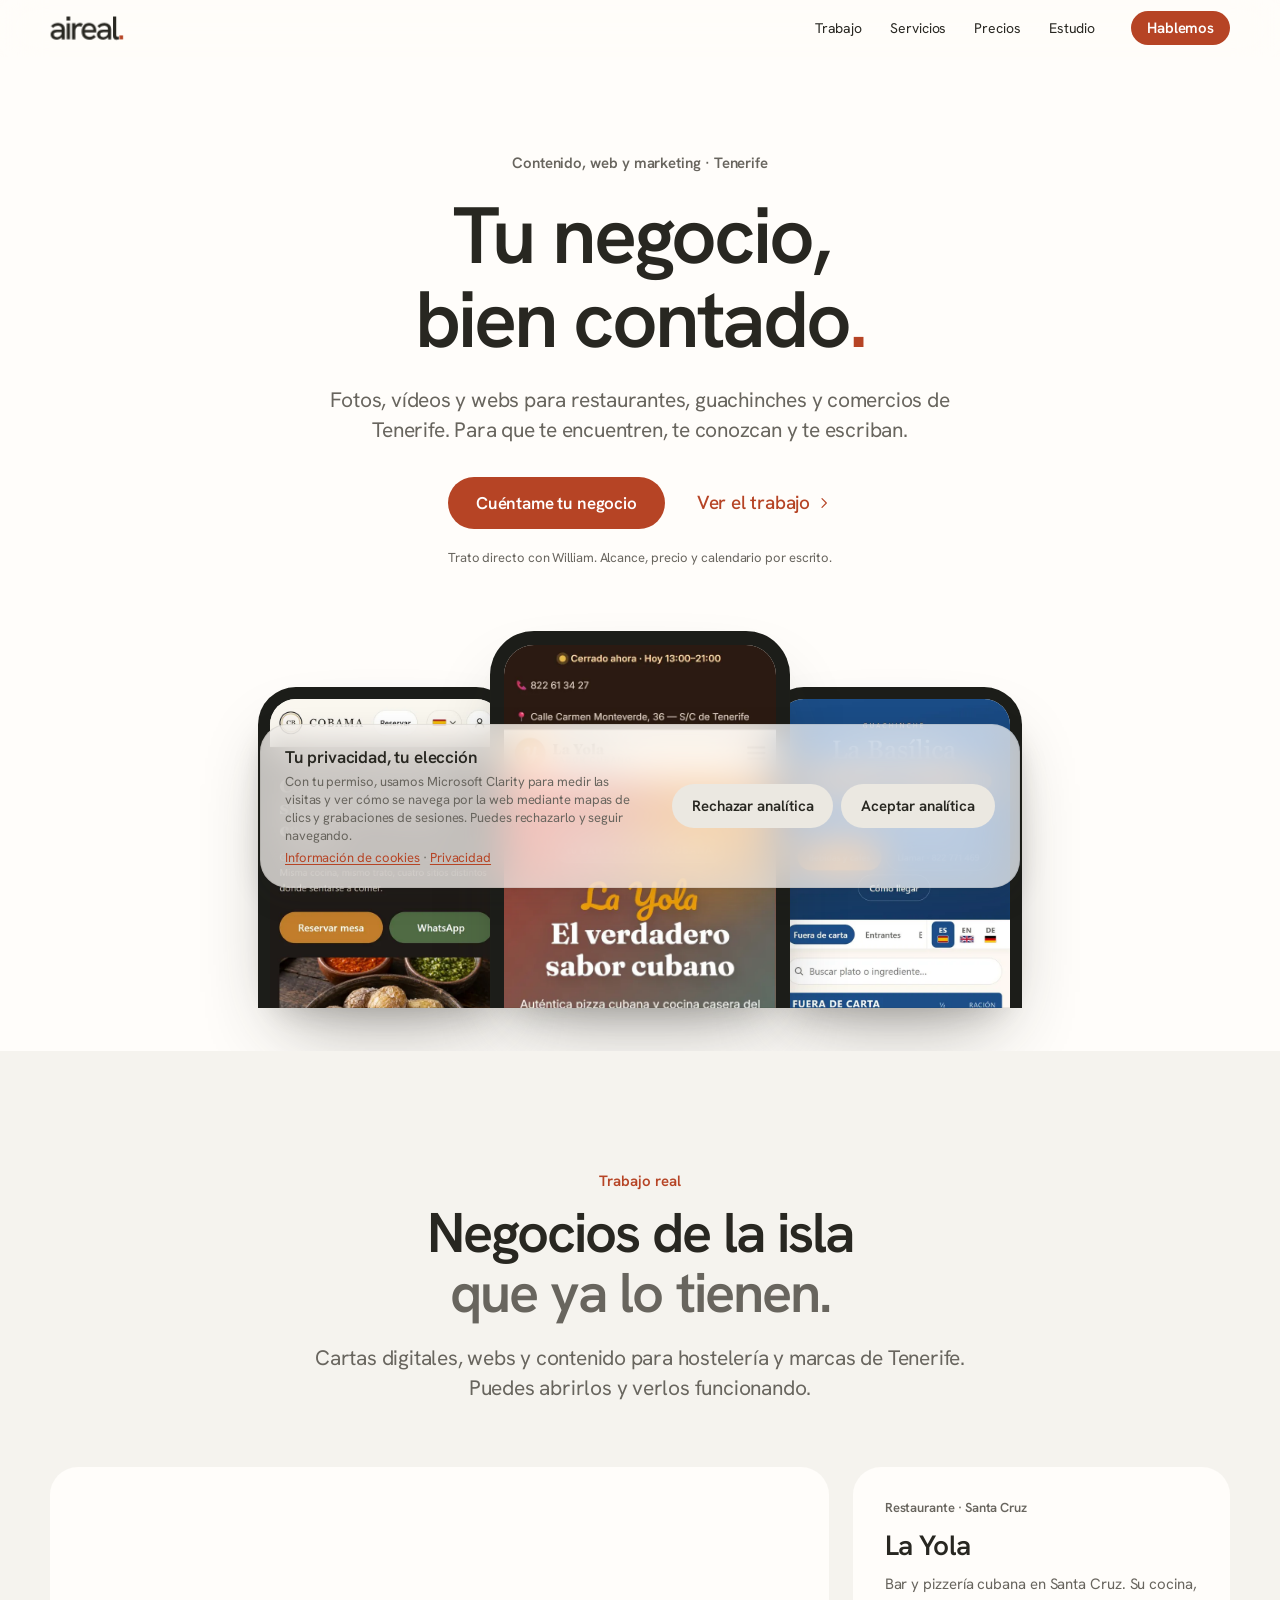
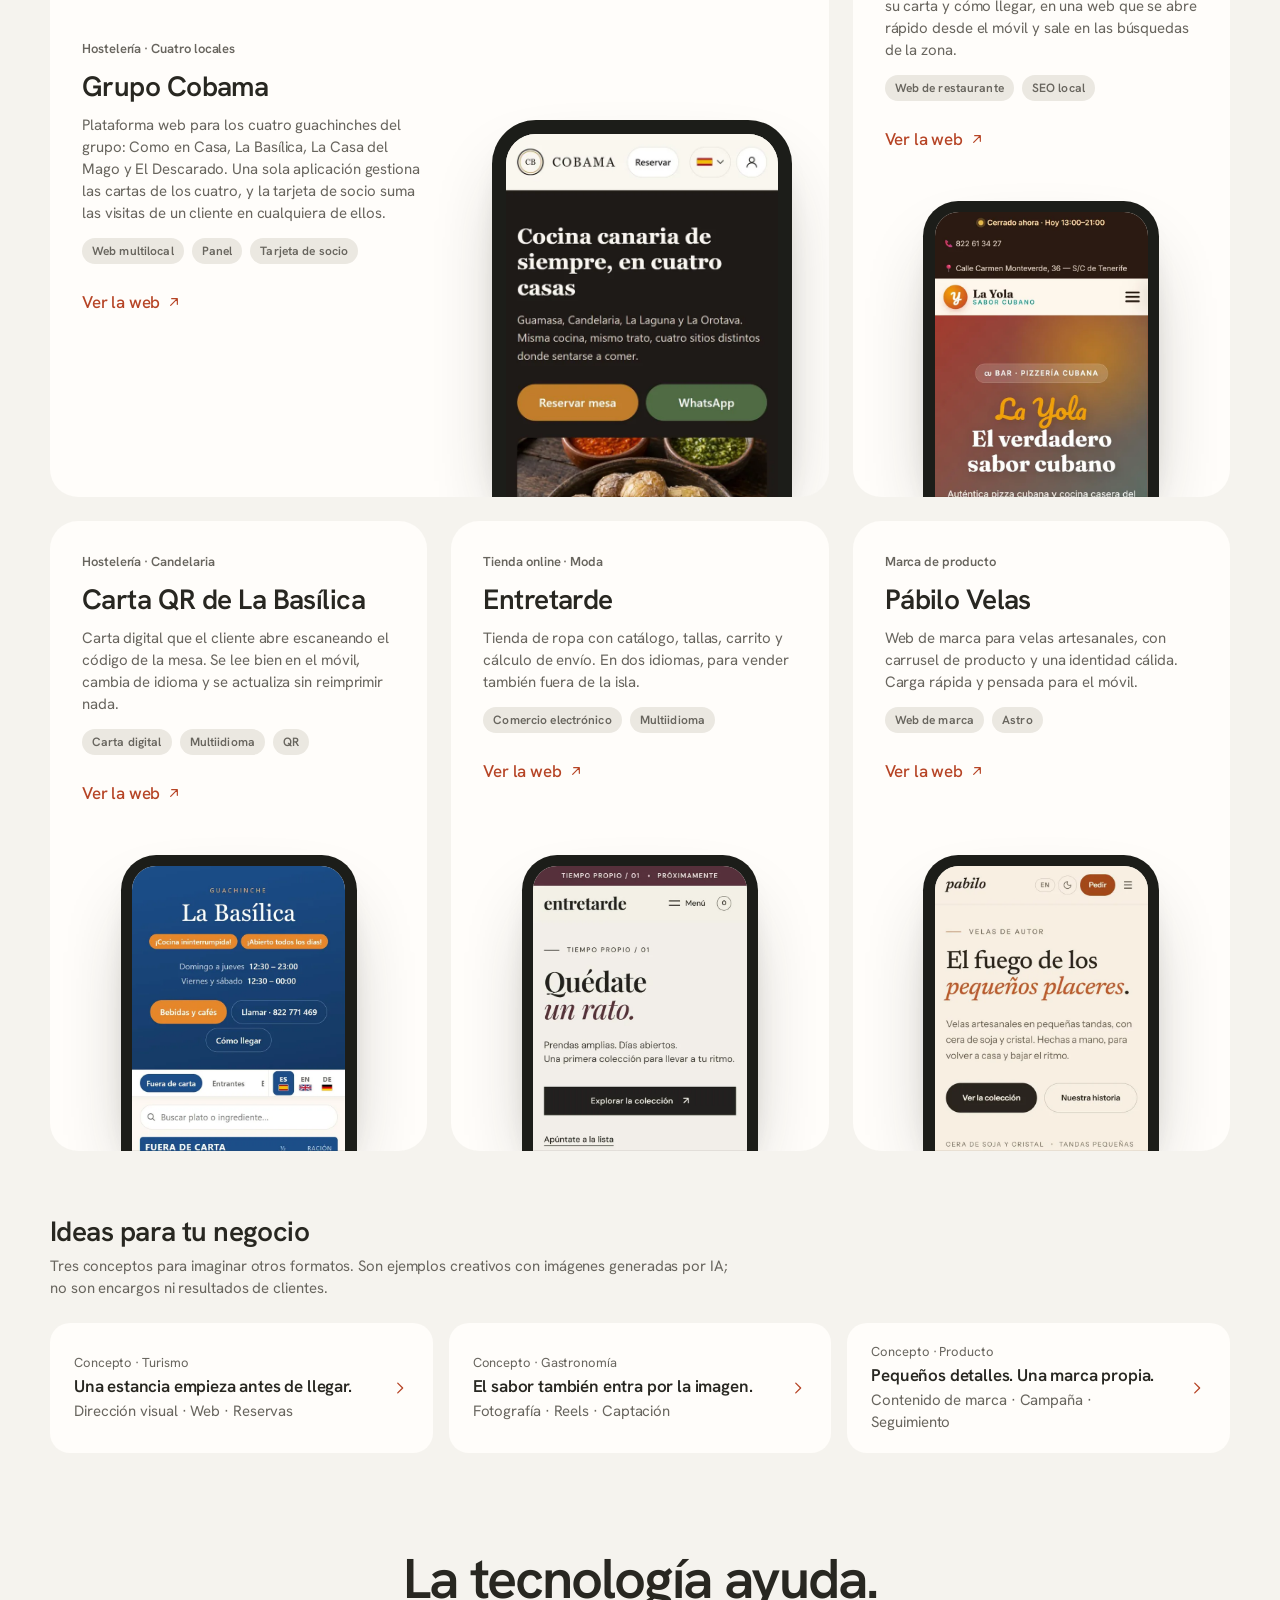
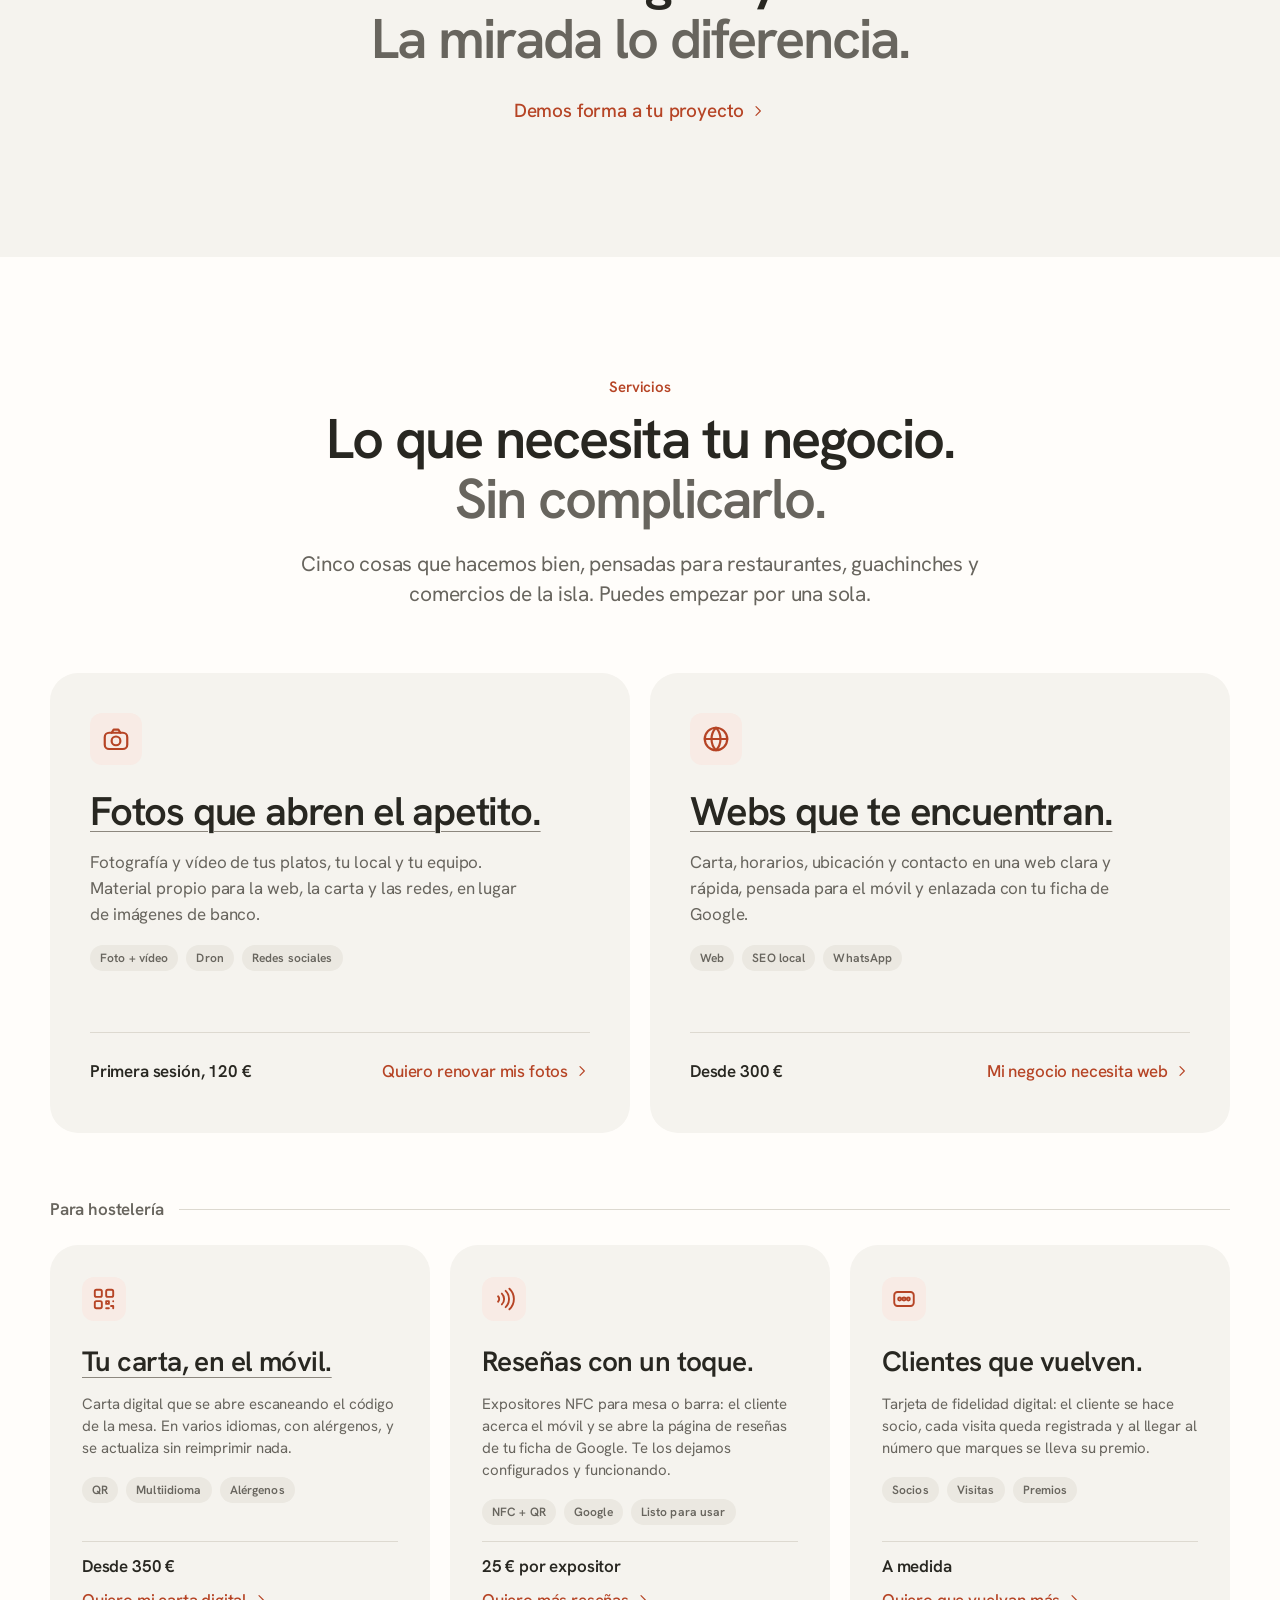
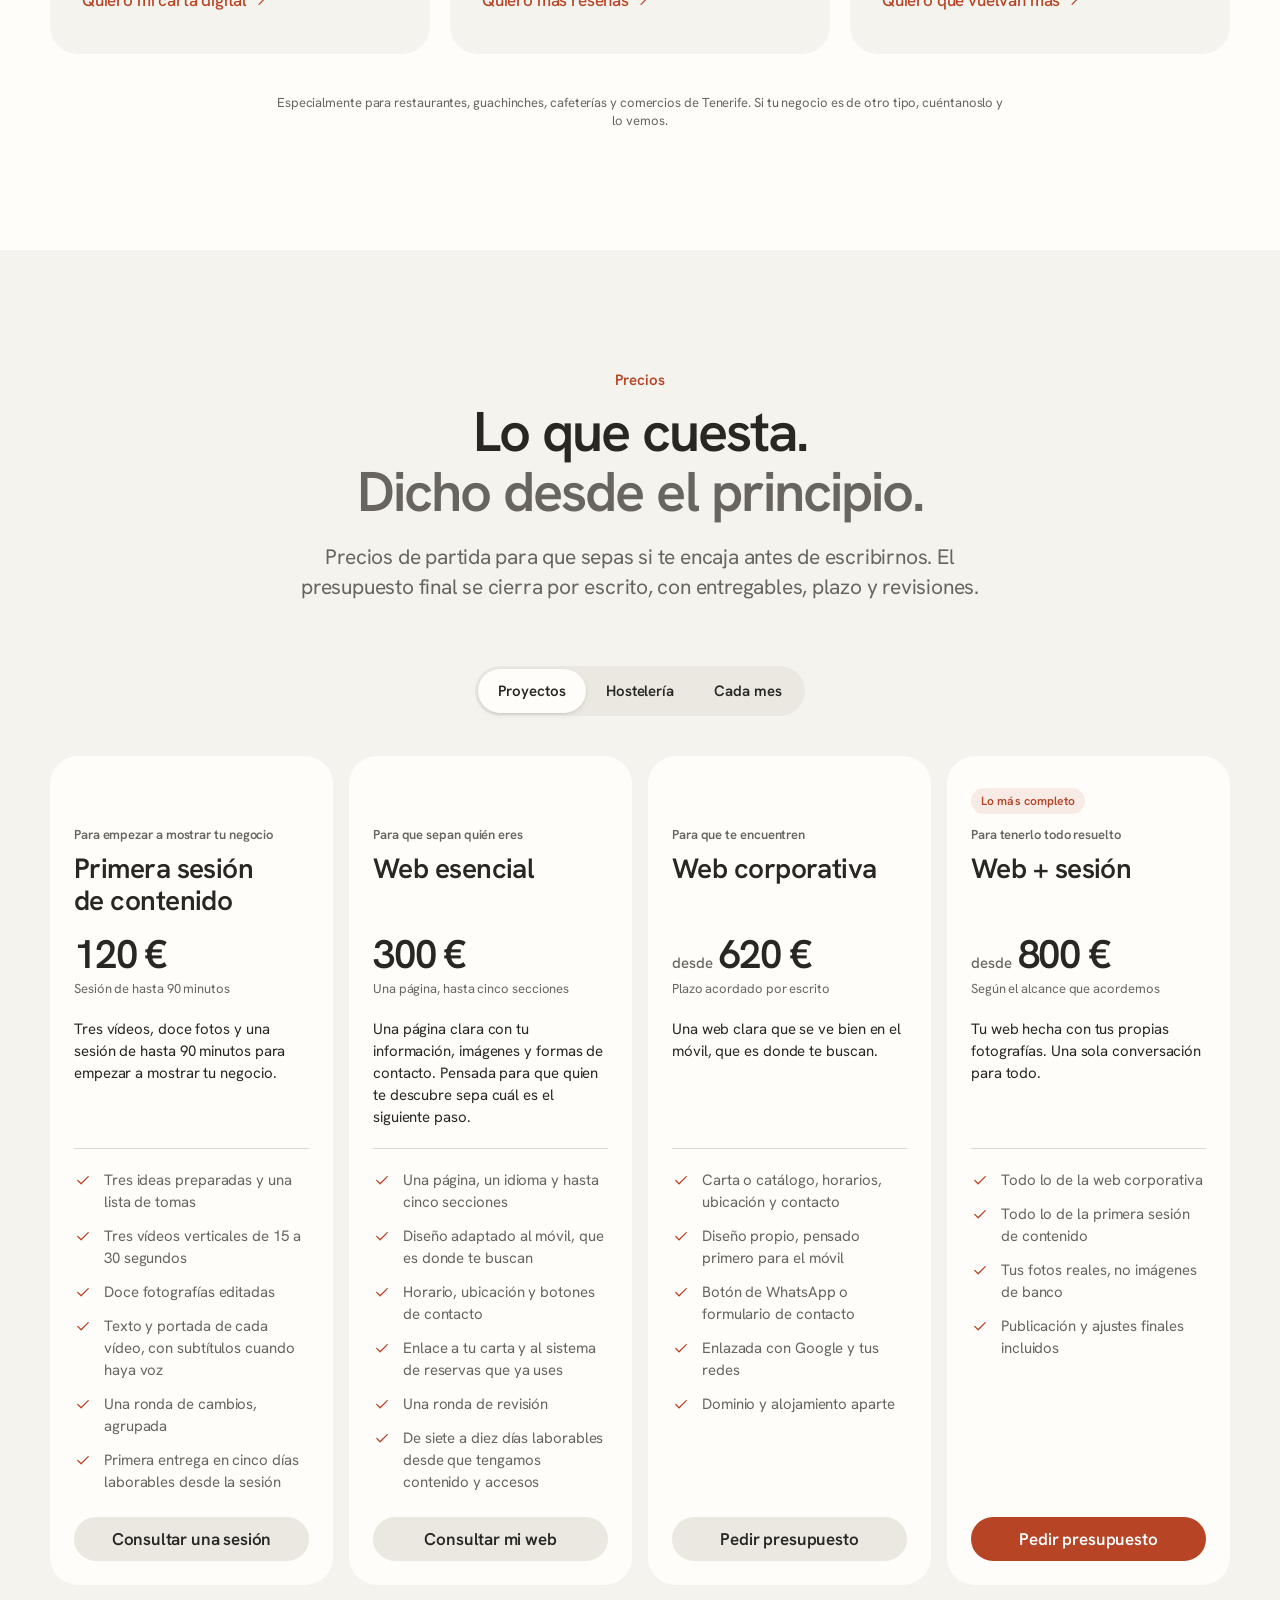
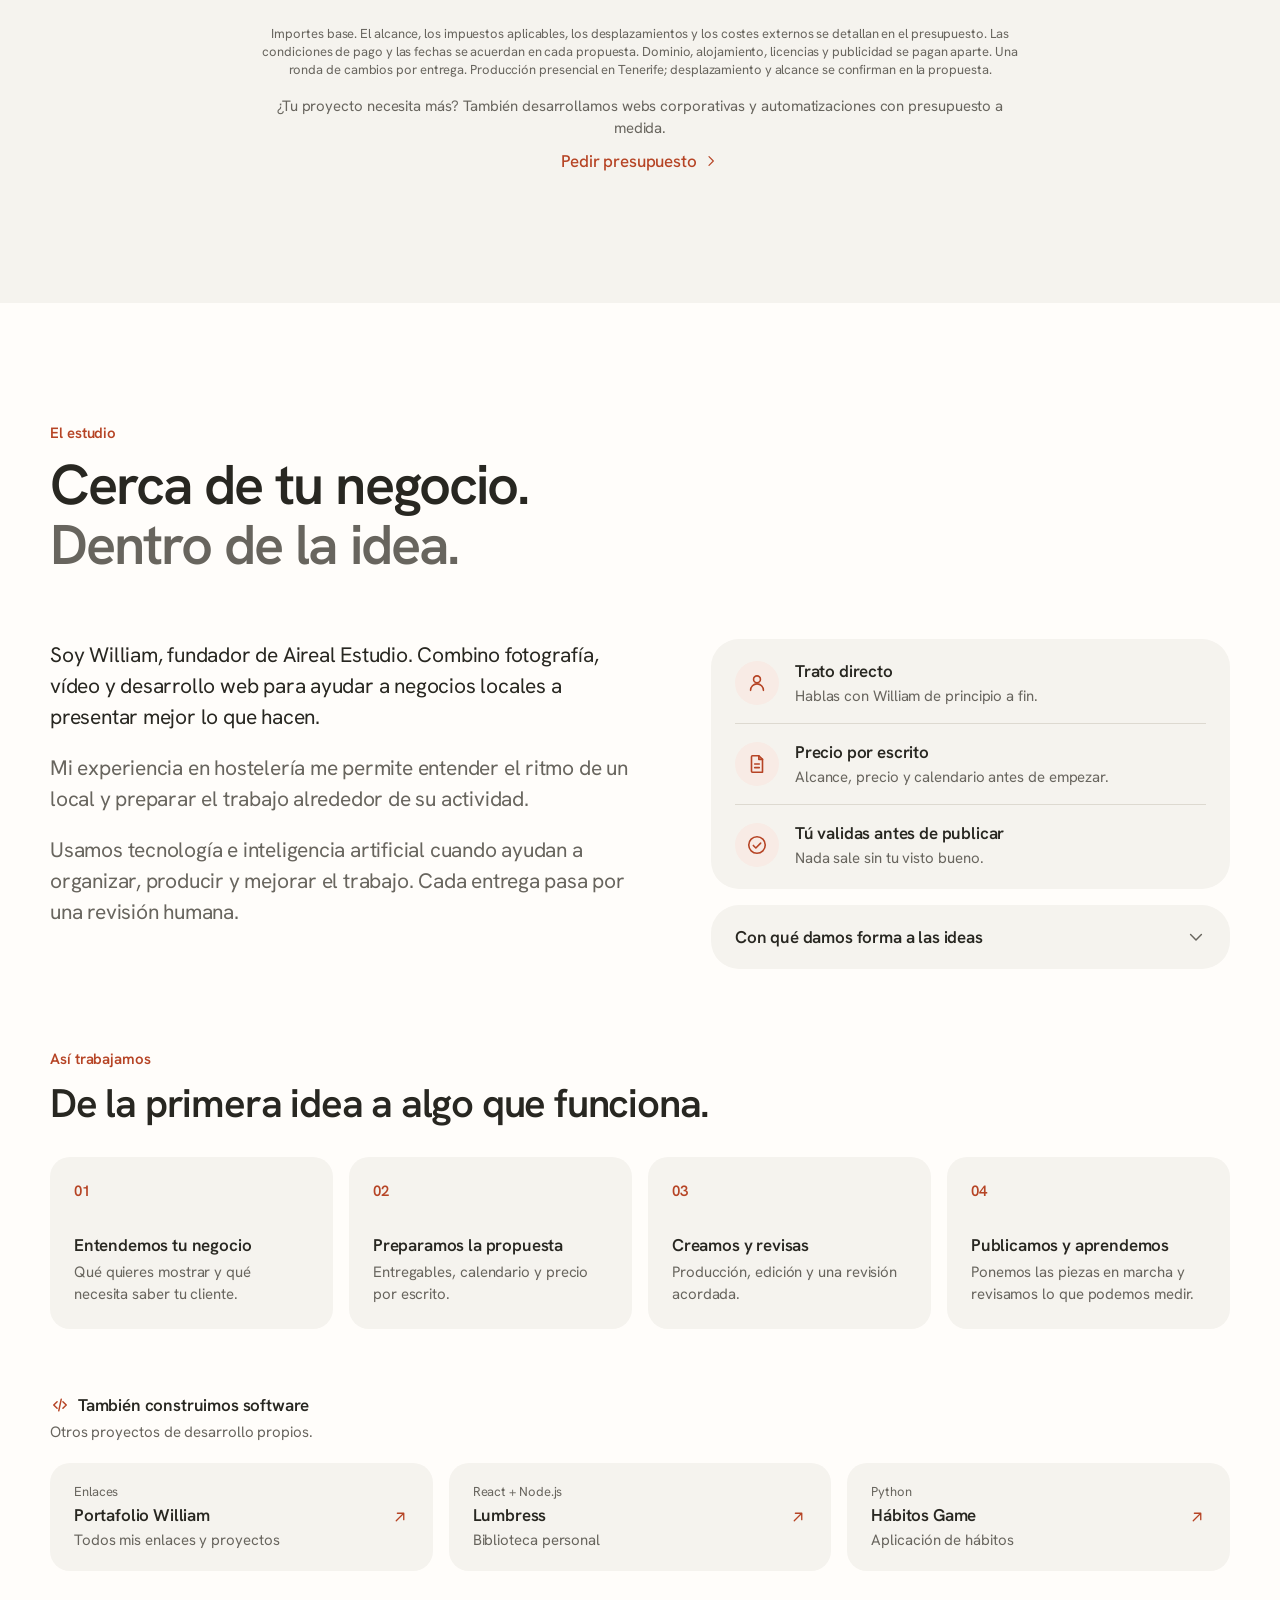
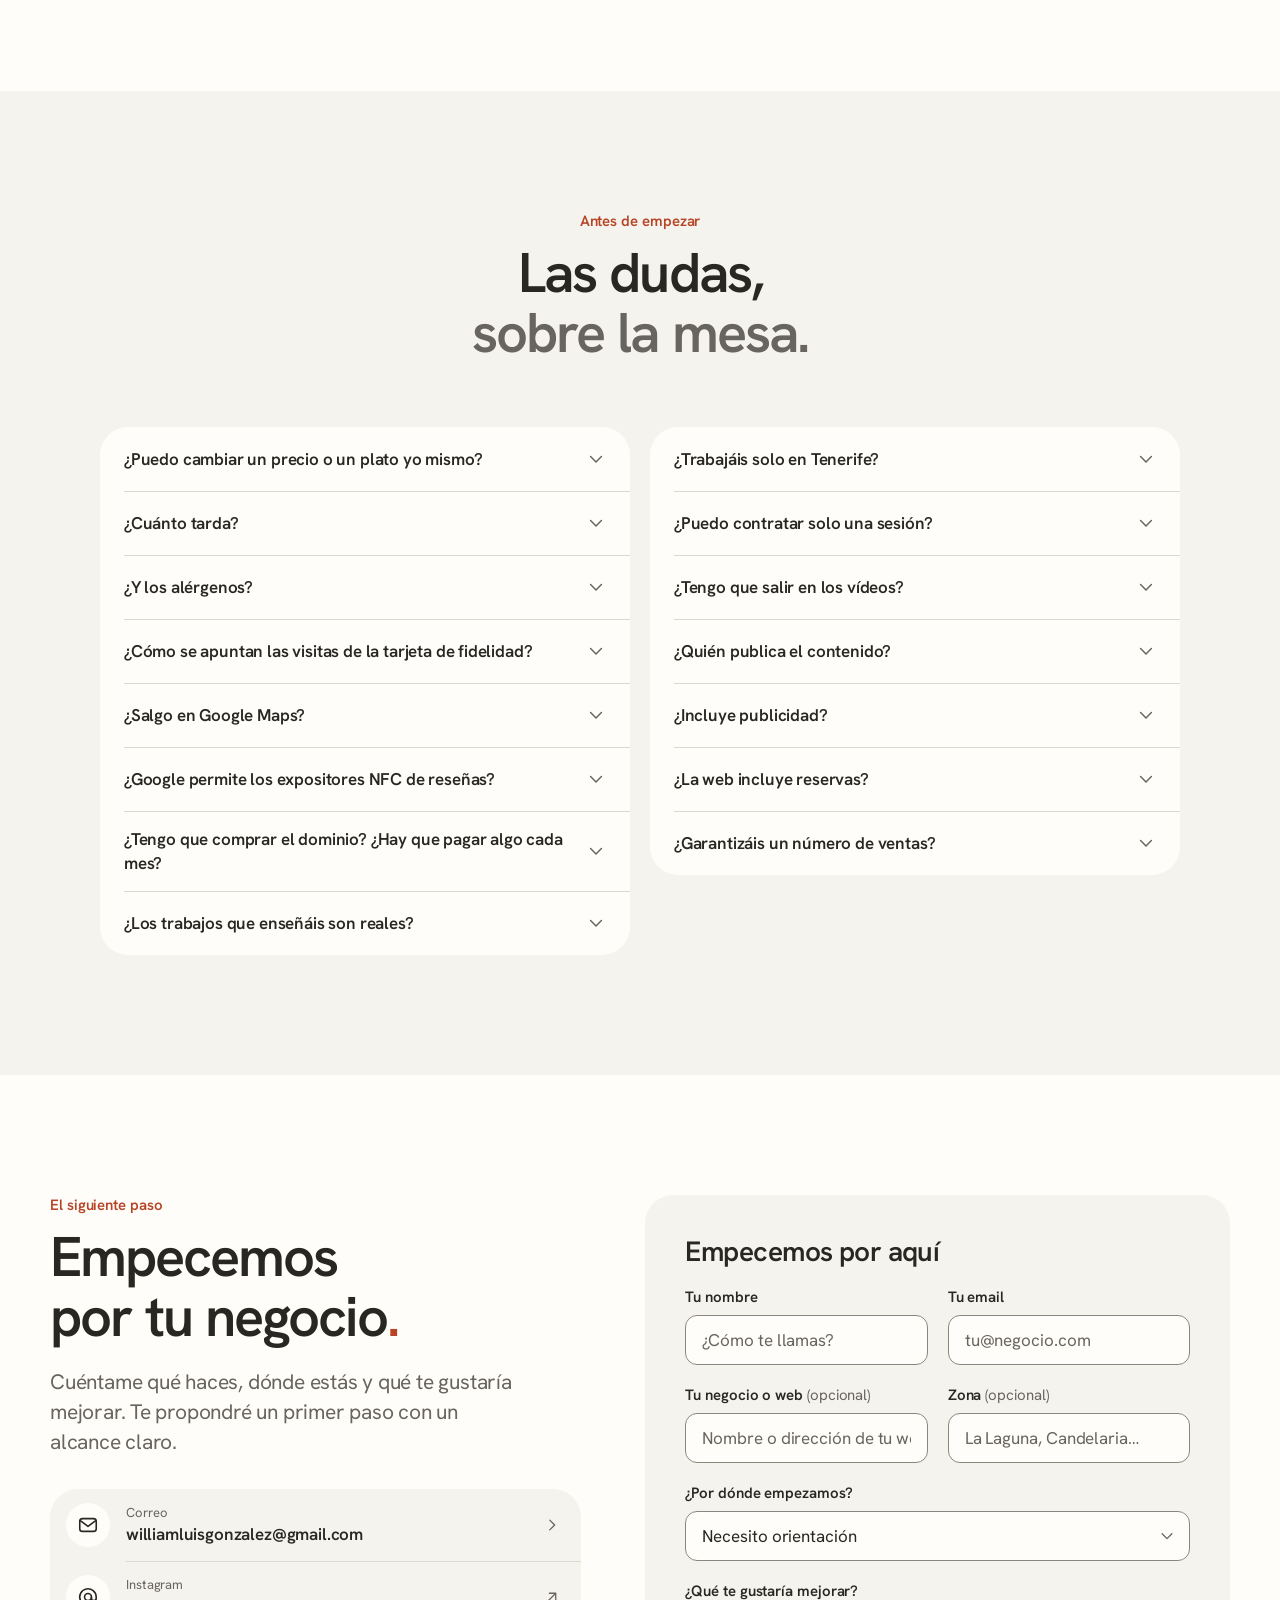
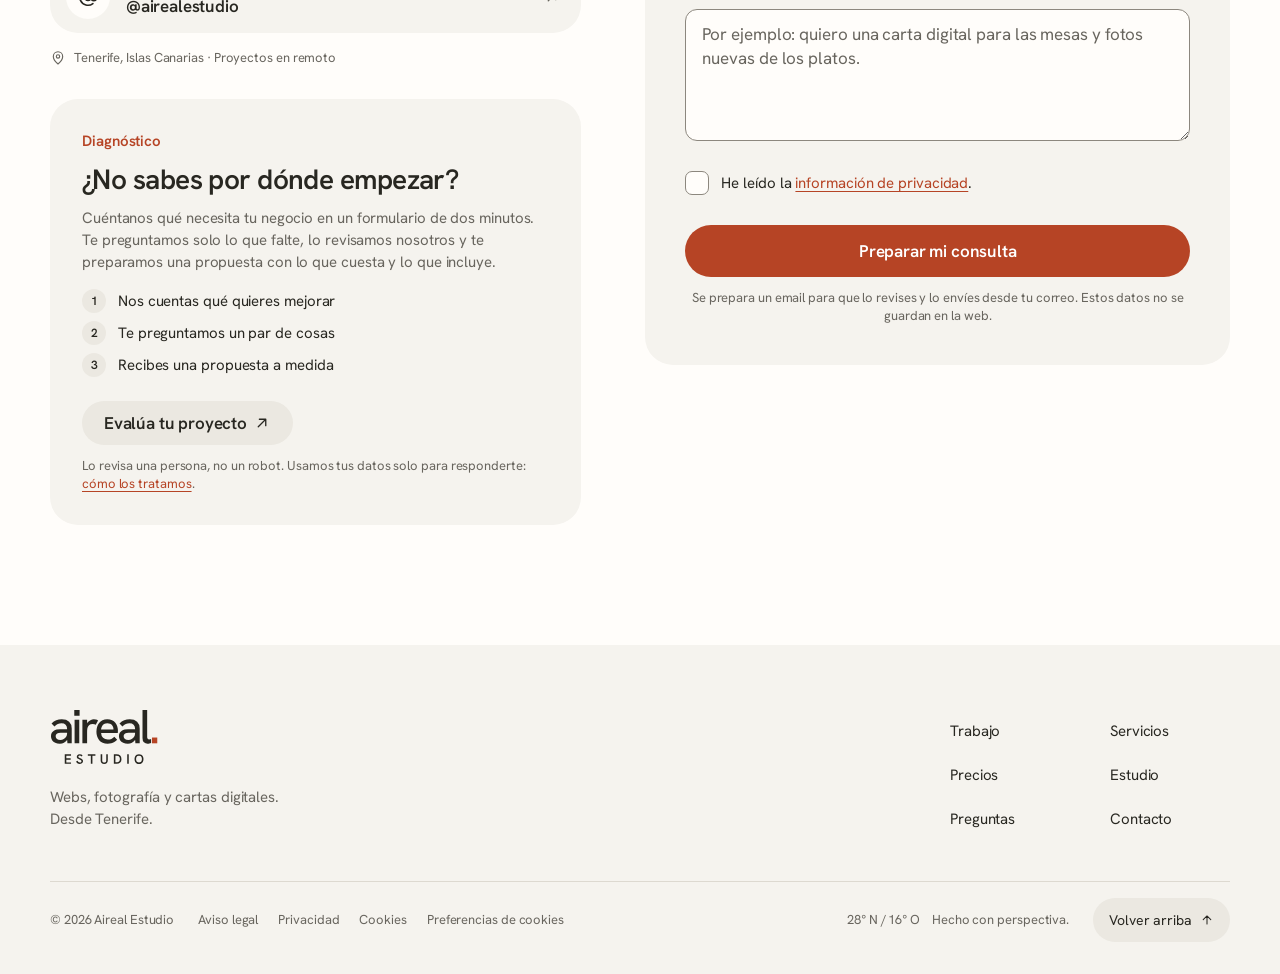
==== commit 74391a82: "Web + sesión desde 800 € Co-Authored-By: Claude Opus 5.5 <noreply@anthropic.com> Claude-Session: htt" ====
--- a/web/index.html
+++ b/web/index.html
@@ -27,6 +27,6 @@
 <script src="assets/aireal-20261018.js" defer></script>
 </head>
 <body>
-<a class="ae-skip" href="#contenido">Saltar al contenido</a><header class="ae-nav" data-ae-nav=""><div class="ae-nav__bar"><a class="ae-nav__brand" href="./" aria-label="Aireal Estudio, inicio"><svg class="ae-logo ae-logo--wordmark" viewBox="35.6 26.8 167.8 54.6" focusable="false" aria-hidden="true"><path class="ae-logo__ink" d="M62.61 80 62.07 73.26V57.01Q62.07 53.11 59.83 51.05Q57.59 48.98 53.36 48.98Q50.41 48.98 47.68 50.18Q44.95 51.37 42.54 54L37.97 49.34Q41.28 45.91 45.25 44.35Q49.22 42.78 53.91 42.78Q61.23 42.78 65.26 46.51Q69.29 50.25 69.29 57.01V80ZM50.87 80.64Q46.76 80.64 43.65 79.18Q40.54 77.71 38.83 75.07Q37.11 72.43 37.11 68.96Q37.11 65.89 38.37 63.72Q39.62 61.55 41.62 60.35Q43.51 59.15 45.93 58.67Q48.35 58.2 51.03 58.2H62.73V63.65H52.07Q50.59 63.65 49.02 63.91Q47.46 64.18 46.28 65.03Q45.41 65.69 44.9 66.7Q44.4 67.7 44.4 69.02Q44.4 71.65 46.38 73.2Q48.36 74.75 51.7 74.75Q54.55 74.75 56.89 73.45Q59.22 72.15 60.65 69.86Q62.07 67.58 62.07 64.7L64.63 68.1Q63.99 72 62.05 74.84Q60.12 77.67 57.27 79.15Q54.43 80.64 50.87 80.64Z"></path><path class="ae-logo__ink" d="M73.72 80V43.42H80.95V80ZM73.23 37.13V28.28H81.46V37.13Z"></path><path class="ae-logo__ink" d="M85.82 80V43.42H93.12V53.26L91.55 53.56Q91.98 50.32 93.85 47.9Q95.73 45.48 98.32 44.13Q100.91 42.78 103.45 42.78Q105.2 42.78 106.79 43.19Q108.39 43.6 110.08 44.56L106.52 51.09Q105.66 50.63 104.41 50.31Q103.17 49.99 102.01 49.99Q100.33 49.99 98.71 50.62Q97.08 51.24 95.78 52.55Q94.48 53.87 93.79 56.05Q93.48 57.09 93.29 58.74Q93.1 60.4 93.1 63.33V80Z"></path><path class="ae-logo__ink" d="M125 80.64Q120.54 80.64 117.25 79.16Q113.95 77.68 111.82 75.07Q109.68 72.45 108.62 69.07Q107.56 65.69 107.56 61.95Q107.56 58.24 108.59 54.8Q109.62 51.36 111.68 48.66Q113.73 45.96 116.92 44.37Q120.1 42.78 124.4 42.78Q128.65 42.78 131.76 44.23Q134.88 45.68 136.89 48.21Q138.9 50.75 139.9 53.96Q140.89 57.16 140.89 60.68Q140.89 61.06 140.85 62.09Q140.82 63.11 140.67 64H114.79Q115.05 68.87 117.84 71.51Q120.62 74.15 125.2 74.15Q128.29 74.15 130.75 73.14Q133.22 72.12 135.29 69.95L139.75 74.61Q137.57 76.72 135.31 78.05Q133.05 79.38 130.57 80.01Q128.08 80.64 125 80.64ZM133.71 60.34Q133.86 59.74 133.91 59.15Q133.96 58.56 133.96 57.98Q133.96 56.27 133.35 54.63Q132.74 52.99 131.58 51.69Q130.41 50.38 128.66 49.62Q126.91 48.85 124.57 48.85Q121.52 48.85 119.38 50.22Q117.23 51.58 116.08 53.79Q114.92 56 114.7 58.62H136.11Z"></path><path class="ae-logo__ink" d="M167.97 80 167.44 73.26V57.01Q167.44 53.11 165.2 51.05Q162.96 48.98 158.73 48.98Q155.77 48.98 153.04 50.18Q150.31 51.37 147.91 54L143.34 49.34Q146.65 45.91 150.62 44.35Q154.59 42.78 159.28 42.78Q166.59 42.78 170.62 46.51Q174.65 50.25 174.65 57.01V80ZM156.23 80.64Q152.12 80.64 149.01 79.18Q145.91 77.71 144.19 75.07Q142.48 72.43 142.48 68.96Q142.48 65.89 143.73 63.72Q144.99 61.55 146.99 60.35Q148.87 59.15 151.29 58.67Q153.71 58.2 156.4 58.2H168.09V63.65H157.44Q155.95 63.65 154.39 63.91Q152.82 64.18 151.65 65.03Q150.77 65.69 150.27 66.7Q149.76 67.7 149.76 69.02Q149.76 71.65 151.74 73.2Q153.73 74.75 157.06 74.75Q159.91 74.75 162.25 73.45Q164.59 72.15 166.01 69.86Q167.44 67.58 167.44 64.7L169.99 68.1Q169.35 72 167.42 74.84Q165.48 77.67 162.64 79.15Q159.8 80.64 156.23 80.64Z"></path><path class="ae-logo__ink" d="M186.89 80.64Q183.42 80.64 181.21 78.49Q179 76.35 179 71.67V28.28H186.21V70.28Q186.21 72.22 187.05 73.08Q187.89 73.95 189.27 73.95Q189.92 73.95 190.68 73.8Q191.45 73.66 192.28 73.4V79.57Q190.93 80.12 189.48 80.38Q188.04 80.64 186.89 80.64Z"></path><path class="ae-logo__dot" d="M193.65 80V71.01H201.87V80Z"></path></svg></a><nav class="ae-nav__links" aria-label="Principal"><a class="ae-nav__link" href="#trabajo">Trabajo</a><a class="ae-nav__link" href="#servicios">Servicios</a><a class="ae-nav__link" href="#precios">Precios</a><a class="ae-nav__link" href="#estudio">Estudio</a></nav><div class="ae-nav__actions"><a class="ae-btn ae-btn--primary ae-btn--sm ae-nav__cta" href="#contacto"><span class="ae-btn__label">Hablemos</span></a><details class="ae-nav__menu" data-ae-menu=""><summary class="ae-nav__toggle" aria-label="Abrir menú"><svg class="ae-icon ae-nav__toggle-open" width="24" height="24" viewBox="0 0 24 24" fill="none" stroke="currentColor" stroke-width="1.75" stroke-linecap="round" stroke-linejoin="round" focusable="false" aria-hidden="true"><path d="M4 8.5h16M4 15.5h16"></path></svg><svg class="ae-icon ae-nav__toggle-close" width="24" height="24" viewBox="0 0 24 24" fill="none" stroke="currentColor" stroke-width="1.75" stroke-linecap="round" stroke-linejoin="round" focusable="false" aria-hidden="true"><path d="M6 6l12 12M18 6L6 18"></path></svg></summary><div class="ae-nav__sheet"><nav aria-label="Principal en móvil"><ul class="ae-nav__sheet-list"><li><a class="ae-nav__sheet-link" href="#trabajo">Trabajo<svg class="ae-icon" width="20" height="20" viewBox="0 0 24 24" fill="none" stroke="currentColor" stroke-width="1.75" stroke-linecap="round" stroke-linejoin="round" focusable="false" aria-hidden="true"><path d="M9 5.5l6.5 6.5L9 18.5"></path></svg></a></li><li><a class="ae-nav__sheet-link" href="#servicios">Servicios<svg class="ae-icon" width="20" height="20" viewBox="0 0 24 24" fill="none" stroke="currentColor" stroke-width="1.75" stroke-linecap="round" stroke-linejoin="round" focusable="false" aria-hidden="true"><path d="M9 5.5l6.5 6.5L9 18.5"></path></svg></a></li><li><a class="ae-nav__sheet-link" href="#precios">Precios<svg class="ae-icon" width="20" height="20" viewBox="0 0 24 24" fill="none" stroke="currentColor" stroke-width="1.75" stroke-linecap="round" stroke-linejoin="round" focusable="false" aria-hidden="true"><path d="M9 5.5l6.5 6.5L9 18.5"></path></svg></a></li><li><a class="ae-nav__sheet-link" href="#estudio">Estudio<svg class="ae-icon" width="20" height="20" viewBox="0 0 24 24" fill="none" stroke="currentColor" stroke-width="1.75" stroke-linecap="round" stroke-linejoin="round" focusable="false" aria-hidden="true"><path d="M9 5.5l6.5 6.5L9 18.5"></path></svg></a></li></ul></nav></div></details></div></div></header><main id="contenido"><section class="ae-hero" id="inicio" aria-labelledby="hero-title"><div class="ae-hero__copy"><p class="ae-hero__eyebrow eyebrow">Contenido, web y marketing · Tenerife</p><h1 class="ae-hero__title hero" id="hero-title"><span class="ae-hero__line">Tu negocio, </span><span class="ae-hero__line">bien contado<span class="ae-dot">.</span></span></h1><p class="ae-hero__lead lead">Fotos, vídeos y webs para restaurantes, guachinches y comercios de Tenerife. Para que te encuentren, te conozcan y te escriban.</p><div class="ae-hero__actions"><a class="ae-btn ae-btn--primary ae-btn--lg" href="#contacto"><span class="ae-btn__label">Cuéntame tu negocio</span></a><a class="ae-btn ae-btn--plain ae-btn--lg" href="#trabajo"><span class="ae-btn__label">Ver el trabajo</span><svg class="ae-icon ae-btn__icon" width="16" height="16" viewBox="0 0 24 24" fill="none" stroke="currentColor" stroke-width="1.75" stroke-linecap="round" stroke-linejoin="round" focusable="false" aria-hidden="true"><path d="M9 5.5l6.5 6.5L9 18.5"></path></svg></a></div><p class="ae-hero__note footnote">Trato directo con William. Alcance, precio y calendario por escrito.</p></div><div class="ae-hero__stage"><div class="ae-phone ae-phone--md ae-hero__device ae-hero__device--left"><div class="ae-phone__screen"><img src="assets/trabajo/cobama.webp" alt="Web del Grupo Cobama en un móvil: cocina canaria de siempre, en cuatro casas." width="600" height="800" loading="lazy" decoding="async"/></div></div><div class="ae-phone ae-phone--lg ae-hero__device ae-hero__device--center"><div class="ae-phone__screen"><img src="assets/trabajo/la-yola.webp" alt="Web de La Yola en un móvil: el verdadero sabor cubano." width="600" height="800" loading="eager" decoding="async"/></div></div><div class="ae-phone ae-phone--md ae-hero__device ae-hero__device--right"><div class="ae-phone__screen"><img src="assets/trabajo/basilica.webp" alt="Carta digital de La Basílica en un móvil, con horarios y cambio de idioma." width="600" height="800" loading="lazy" decoding="async"/></div></div></div></section><section id="trabajo" class="ae-section ae-section--secondary" aria-labelledby="trabajo-title"><div class="ae-section__inner"><header class="ae-shead ae-shead--center"><p class="ae-shead__eyebrow eyebrow">Trabajo real</p><h2 class="ae-shead__title title-1" id="trabajo-title">Negocios de la isla <span class="ae-shead__muted">que ya lo tienen.</span></h2><p class="ae-shead__lead lead">Cartas digitales, webs y contenido para hostelería y marcas de Tenerife. Puedes abrirlos y verlos funcionando.</p></header><div class="ae-workgrid"><article class="ae-work ae-work--wide work-card"><div class="ae-work__body"><p class="ae-work__eyebrow eyebrow">Hostelería · Cuatro locales</p><h3 class="ae-work__title title-3">Grupo Cobama</h3><p class="ae-work__text callout">Plataforma web para los cuatro guachinches del grupo: Como en Casa, La Basílica, La Casa del Mago y El Descarado. Una sola aplicación gestiona las cartas de los cuatro, y la tarjeta de socio suma las visitas de un cliente en cualquiera de ellos.</p><ul class="ae-tags"><li><span class="ae-tag ae-tag--neutral">Web multilocal</span></li><li><span class="ae-tag ae-tag--neutral">Panel</span></li><li><span class="ae-tag ae-tag--neutral">Tarjeta de socio</span></li></ul><a class="ae-work__link ae-btn ae-btn--plain ae-btn--md" href="https://cobama.wyll-servidor.duckdns.org" target="_blank" rel="noopener noreferrer"><span class="ae-btn__label">Ver la web</span><svg class="ae-icon ae-btn__icon" width="16" height="16" viewBox="0 0 24 24" fill="none" stroke="currentColor" stroke-width="1.75" stroke-linecap="round" stroke-linejoin="round" focusable="false" aria-hidden="true"><path d="M7 17L17 7M8.5 7H17v8.5"></path></svg><span class="ae-sr">: Grupo Cobama (se abre en una pestaña nueva)</span></a></div><div class="ae-work__media"><div class="ae-phone ae-phone--lg"><div class="ae-phone__screen"><img src="assets/trabajo/cobama.webp" alt="Captura de Grupo Cobama en un móvil" width="600" height="800" loading="lazy" decoding="async"/></div></div></div></article><article class="ae-work ae-work--tall work-card"><div class="ae-work__body"><p class="ae-work__eyebrow eyebrow">Restaurante · Santa Cruz</p><h3 class="ae-work__title title-3">La Yola</h3><p class="ae-work__text callout">Bar y pizzería cubana en Santa Cruz. Su cocina, su carta y cómo llegar, en una web que se abre rápido desde el móvil y sale en las búsquedas de la zona.</p><ul class="ae-tags"><li><span class="ae-tag ae-tag--neutral">Web de restaurante</span></li><li><span class="ae-tag ae-tag--neutral">SEO local</span></li></ul><a class="ae-work__link ae-btn ae-btn--plain ae-btn--md" href="https://layola.pages.dev" target="_blank" rel="noopener noreferrer"><span class="ae-btn__label">Ver la web</span><svg class="ae-icon ae-btn__icon" width="16" height="16" viewBox="0 0 24 24" fill="none" stroke="currentColor" stroke-width="1.75" stroke-linecap="round" stroke-linejoin="round" focusable="false" aria-hidden="true"><path d="M7 17L17 7M8.5 7H17v8.5"></path></svg><span class="ae-sr">: La Yola (se abre en una pestaña nueva)</span></a></div><div class="ae-work__media"><div class="ae-phone ae-phone--sm"><div class="ae-phone__screen"><img src="assets/trabajo/la-yola.webp" alt="Captura de La Yola en un móvil" width="600" height="800" loading="lazy" decoding="async"/></div></div></div></article><article class="ae-work ae-work--tall work-card"><div class="ae-work__body"><p class="ae-work__eyebrow eyebrow">Hostelería · Candelaria</p><h3 class="ae-work__title title-3">Carta QR de La Basílica</h3><p class="ae-work__text callout">Carta digital que el cliente abre escaneando el código de la mesa. Se lee bien en el móvil, cambia de idioma y se actualiza sin reimprimir nada.</p><ul class="ae-tags"><li><span class="ae-tag ae-tag--neutral">Carta digital</span></li><li><span class="ae-tag ae-tag--neutral">Multiidioma</span></li><li><span class="ae-tag ae-tag--neutral">QR</span></li></ul><a class="ae-work__link ae-btn ae-btn--plain ae-btn--md" href="https://basilicacarta.pages.dev" target="_blank" rel="noopener noreferrer"><span class="ae-btn__label">Ver la web</span><svg class="ae-icon ae-btn__icon" width="16" height="16" viewBox="0 0 24 24" fill="none" stroke="currentColor" stroke-width="1.75" stroke-linecap="round" stroke-linejoin="round" focusable="false" aria-hidden="true"><path d="M7 17L17 7M8.5 7H17v8.5"></path></svg><span class="ae-sr">: Carta QR de La Basílica (se abre en una pestaña nueva)</span></a></div><div class="ae-work__media"><div class="ae-phone ae-phone--sm"><div class="ae-phone__screen"><img src="assets/trabajo/basilica.webp" alt="Captura de Carta QR de La Basílica en un móvil" width="600" height="800" loading="lazy" decoding="async"/></div></div></div></article><article class="ae-work ae-work--tall work-card"><div class="ae-work__body"><p class="ae-work__eyebrow eyebrow">Tienda online · Moda</p><h3 class="ae-work__title title-3">Entretarde</h3><p class="ae-work__text callout">Tienda de ropa con catálogo, tallas, carrito y cálculo de envío. En dos idiomas, para vender también fuera de la isla.</p><ul class="ae-tags"><li><span class="ae-tag ae-tag--neutral">Comercio electrónico</span></li><li><span class="ae-tag ae-tag--neutral">Multiidioma</span></li></ul><a class="ae-work__link ae-btn ae-btn--plain ae-btn--md" href="https://entretarde.wyll-servidor.duckdns.org" target="_blank" rel="noopener noreferrer"><span class="ae-btn__label">Ver la web</span><svg class="ae-icon ae-btn__icon" width="16" height="16" viewBox="0 0 24 24" fill="none" stroke="currentColor" stroke-width="1.75" stroke-linecap="round" stroke-linejoin="round" focusable="false" aria-hidden="true"><path d="M7 17L17 7M8.5 7H17v8.5"></path></svg><span class="ae-sr">: Entretarde (se abre en una pestaña nueva)</span></a></div><div class="ae-work__media"><div class="ae-phone ae-phone--sm"><div class="ae-phone__screen"><img src="assets/trabajo/entretarde.webp" alt="Captura de Entretarde en un móvil" width="600" height="800" loading="lazy" decoding="async"/></div></div></div></article><article class="ae-work ae-work--tall work-card"><div class="ae-work__body"><p class="ae-work__eyebrow eyebrow">Marca de producto</p><h3 class="ae-work__title title-3">Pábilo Velas</h3><p class="ae-work__text callout">Web de marca para velas artesanales, con carrusel de producto y una identidad cálida. Carga rápida y pensada para el móvil.</p><ul class="ae-tags"><li><span class="ae-tag ae-tag--neutral">Web de marca</span></li><li><span class="ae-tag ae-tag--neutral">Astro</span></li></ul><a class="ae-work__link ae-btn ae-btn--plain ae-btn--md" href="https://pabilo-velas.pages.dev" target="_blank" rel="noopener noreferrer"><span class="ae-btn__label">Ver la web</span><svg class="ae-icon ae-btn__icon" width="16" height="16" viewBox="0 0 24 24" fill="none" stroke="currentColor" stroke-width="1.75" stroke-linecap="round" stroke-linejoin="round" focusable="false" aria-hidden="true"><path d="M7 17L17 7M8.5 7H17v8.5"></path></svg><span class="ae-sr">: Pábilo Velas (se abre en una pestaña nueva)</span></a></div><div class="ae-work__media"><div class="ae-phone ae-phone--sm"><div class="ae-phone__screen"><img src="assets/trabajo/pabilo.webp" alt="Captura de Pábilo Velas en un móvil" width="600" height="800" loading="lazy" decoding="async"/></div></div></div></article></div><div class="ae-ideas"><div class="ae-ideas__head"><h3 class="ae-ideas__title title-3">Ideas para tu negocio</h3><p class="ae-ideas__text callout">Tres conceptos para imaginar otros formatos. Son ejemplos creativos con imágenes generadas por IA; no son encargos ni resultados de clientes.</p></div><div class="ae-linkcards"><a class="ae-linkcard" href="concepto-alojamiento.html"><span class="ae-linkcard__body"><span class="ae-linkcard__eyebrow">Concepto · Turismo</span><span class="ae-linkcard__title headline">Una estancia empieza antes de llegar.</span><span class="ae-linkcard__text">Dirección visual · Web · Reservas</span></span><svg class="ae-icon ae-linkcard__icon" width="18" height="18" viewBox="0 0 24 24" fill="none" stroke="currentColor" stroke-width="1.75" stroke-linecap="round" stroke-linejoin="round" focusable="false" aria-hidden="true"><path d="M9 5.5l6.5 6.5L9 18.5"></path></svg></a><a class="ae-linkcard" href="concepto-restaurante.html"><span class="ae-linkcard__body"><span class="ae-linkcard__eyebrow">Concepto · Gastronomía</span><span class="ae-linkcard__title headline">El sabor también entra por la imagen.</span><span class="ae-linkcard__text">Fotografía · Reels · Captación</span></span><svg class="ae-icon ae-linkcard__icon" width="18" height="18" viewBox="0 0 24 24" fill="none" stroke="currentColor" stroke-width="1.75" stroke-linecap="round" stroke-linejoin="round" focusable="false" aria-hidden="true"><path d="M9 5.5l6.5 6.5L9 18.5"></path></svg></a><a class="ae-linkcard" href="concepto-marca.html"><span class="ae-linkcard__body"><span class="ae-linkcard__eyebrow">Concepto · Producto</span><span class="ae-linkcard__title headline">Pequeños detalles. Una marca propia.</span><span class="ae-linkcard__text">Contenido de marca · Campaña · Seguimiento</span></span><svg class="ae-icon ae-linkcard__icon" width="18" height="18" viewBox="0 0 24 24" fill="none" stroke="currentColor" stroke-width="1.75" stroke-linecap="round" stroke-linejoin="round" focusable="false" aria-hidden="true"><path d="M9 5.5l6.5 6.5L9 18.5"></path></svg></a></div></div><div class="ae-statement"><p class="ae-statement__title title-1">La tecnología ayuda. <span class="ae-statement__muted">La mirada lo diferencia.</span></p><div class="ae-statement__action"><a class="ae-btn ae-btn--plain ae-btn--lg" href="#contacto"><span class="ae-btn__label">Demos forma a tu proyecto</span><svg class="ae-icon ae-btn__icon" width="16" height="16" viewBox="0 0 24 24" fill="none" stroke="currentColor" stroke-width="1.75" stroke-linecap="round" stroke-linejoin="round" focusable="false" aria-hidden="true"><path d="M9 5.5l6.5 6.5L9 18.5"></path></svg></a></div></div></div></section><section id="servicios" class="ae-section" aria-labelledby="servicios-title"><div class="ae-section__inner"><header class="ae-shead ae-shead--center"><p class="ae-shead__eyebrow eyebrow">Servicios</p><h2 class="ae-shead__title title-1" id="servicios-title">Lo que necesita tu negocio. <span class="ae-shead__muted">Sin complicarlo.</span></h2><p class="ae-shead__lead lead">Cinco cosas que hacemos bien, pensadas para restaurantes, guachinches y comercios de la isla. Puedes empezar por una sola.</p></header><div class="ae-services ae-services--lg"><article class="ae-service ae-service--lg"><span class="ae-service__icon"><svg class="ae-icon" width="30" height="30" viewBox="0 0 24 24" fill="none" stroke="currentColor" stroke-width="1.75" stroke-linecap="round" stroke-linejoin="round" focusable="false" aria-hidden="true"><rect x="3" y="7" width="18" height="13" rx="3.5"></rect><path d="M8.5 7l1.6-2.5h3.8L15.5 7"></path><circle cx="12" cy="13.5" r="3.5"></circle></svg></span><h3 class="ae-service__title title-2"><a href="/fotografia-gastronomica-tenerife/">Fotos que abren el apetito.</a></h3><p class="ae-service__text">Fotografía y vídeo de tus platos, tu local y tu equipo. Material propio para la web, la carta y las redes, en lugar de imágenes de banco.</p><ul class="ae-tags"><li><span class="ae-tag ae-tag--neutral">Foto + vídeo</span></li><li><span class="ae-tag ae-tag--neutral">Dron</span></li><li><span class="ae-tag ae-tag--neutral">Redes sociales</span></li></ul><div class="ae-service__foot"><p class="ae-service__price headline">Primera sesión, 120 €</p><a class="ae-btn ae-btn--plain ae-btn--md" href="#contacto" data-interest="Primera sesión de contenido"><span class="ae-btn__label">Quiero renovar mis fotos</span><svg class="ae-icon ae-btn__icon" width="16" height="16" viewBox="0 0 24 24" fill="none" stroke="currentColor" stroke-width="1.75" stroke-linecap="round" stroke-linejoin="round" focusable="false" aria-hidden="true"><path d="M9 5.5l6.5 6.5L9 18.5"></path></svg></a></div></article><article class="ae-service ae-service--lg"><span class="ae-service__icon"><svg class="ae-icon" width="30" height="30" viewBox="0 0 24 24" fill="none" stroke="currentColor" stroke-width="1.75" stroke-linecap="round" stroke-linejoin="round" focusable="false" aria-hidden="true"><circle cx="12" cy="12" r="9"></circle><path d="M3 12h18M12 3c2.4 2.5 3.6 5.5 3.6 9S14.4 18.5 12 21c-2.4-2.5-3.6-5.5-3.6-9S9.6 5.5 12 3z"></path></svg></span><h3 class="ae-service__title title-2"><a href="/diseno-web-tenerife/">Webs que te encuentran.</a></h3><p class="ae-service__text">Carta, horarios, ubicación y contacto en una web clara y rápida, pensada para el móvil y enlazada con tu ficha de Google.</p><ul class="ae-tags"><li><span class="ae-tag ae-tag--neutral">Web</span></li><li><span class="ae-tag ae-tag--neutral">SEO local</span></li><li><span class="ae-tag ae-tag--neutral">WhatsApp</span></li></ul><div class="ae-service__foot"><p class="ae-service__price headline">Desde 300 €</p><a class="ae-btn ae-btn--plain ae-btn--md" href="#contacto" data-interest="Web esencial"><span class="ae-btn__label">Mi negocio necesita web</span><svg class="ae-icon ae-btn__icon" width="16" height="16" viewBox="0 0 24 24" fill="none" stroke="currentColor" stroke-width="1.75" stroke-linecap="round" stroke-linejoin="round" focusable="false" aria-hidden="true"><path d="M9 5.5l6.5 6.5L9 18.5"></path></svg></a></div></article></div><h3 class="ae-subhead headline">Para hostelería</h3><div class="ae-services ae-services--sm"><article class="ae-service ae-service--sm"><span class="ae-service__icon"><svg class="ae-icon" width="26" height="26" viewBox="0 0 24 24" fill="none" stroke="currentColor" stroke-width="1.75" stroke-linecap="round" stroke-linejoin="round" focusable="false" aria-hidden="true"><rect x="3.5" y="3.5" width="6.5" height="6.5" rx="1.5"></rect><rect x="14" y="3.5" width="6.5" height="6.5" rx="1.5"></rect><rect x="3.5" y="14" width="6.5" height="6.5" rx="1.5"></rect><path d="M14 14h2.5v2.5H14zM20.5 14v.01M18.5 18.5h2v2M14 20.5h2.5"></path></svg></span><h4 class="ae-service__title title-3"><a href="/cartas-digitales-restaurantes/">Tu carta, en el móvil.</a></h4><p class="ae-service__text">Carta digital que se abre escaneando el código de la mesa. En varios idiomas, con alérgenos, y se actualiza sin reimprimir nada.</p><ul class="ae-tags"><li><span class="ae-tag ae-tag--neutral">QR</span></li><li><span class="ae-tag ae-tag--neutral">Multiidioma</span></li><li><span class="ae-tag ae-tag--neutral">Alérgenos</span></li></ul><div class="ae-service__foot"><p class="ae-service__price headline">Desde 350 €</p><a class="ae-btn ae-btn--plain ae-btn--md" href="#contacto" data-interest="Carta digital con QR"><span class="ae-btn__label">Quiero mi carta digital</span><svg class="ae-icon ae-btn__icon" width="16" height="16" viewBox="0 0 24 24" fill="none" stroke="currentColor" stroke-width="1.75" stroke-linecap="round" stroke-linejoin="round" focusable="false" aria-hidden="true"><path d="M9 5.5l6.5 6.5L9 18.5"></path></svg></a></div></article><article class="ae-service ae-service--sm"><span class="ae-service__icon"><svg class="ae-icon" width="26" height="26" viewBox="0 0 24 24" fill="none" stroke="currentColor" stroke-width="1.75" stroke-linecap="round" stroke-linejoin="round" focusable="false" aria-hidden="true"><path d="M6.5 9.5a3.5 3.5 0 0 1 0 5"></path><path d="M10 7a7 7 0 0 1 0 10"></path><path d="M13.5 4.5a10.5 10.5 0 0 1 0 15"></path><path d="M17 2.5a13 13 0 0 1 0 19"></path></svg></span><h4 class="ae-service__title title-3">Reseñas con un toque.</h4><p class="ae-service__text">Expositores NFC para mesa o barra: el cliente acerca el móvil y se abre la página de reseñas de tu ficha de Google. Te los dejamos configurados y funcionando.</p><ul class="ae-tags"><li><span class="ae-tag ae-tag--neutral">NFC + QR</span></li><li><span class="ae-tag ae-tag--neutral">Google</span></li><li><span class="ae-tag ae-tag--neutral">Listo para usar</span></li></ul><div class="ae-service__foot"><p class="ae-service__price headline">25 € por expositor</p><a class="ae-btn ae-btn--plain ae-btn--md" href="#contacto" data-interest="Reseñas con NFC"><span class="ae-btn__label">Quiero más reseñas</span><svg class="ae-icon ae-btn__icon" width="16" height="16" viewBox="0 0 24 24" fill="none" stroke="currentColor" stroke-width="1.75" stroke-linecap="round" stroke-linejoin="round" focusable="false" aria-hidden="true"><path d="M9 5.5l6.5 6.5L9 18.5"></path></svg></a></div></article><article class="ae-service ae-service--sm"><span class="ae-service__icon"><svg class="ae-icon" width="26" height="26" viewBox="0 0 24 24" fill="none" stroke="currentColor" stroke-width="1.75" stroke-linecap="round" stroke-linejoin="round" focusable="false" aria-hidden="true"><rect x="3" y="5.5" width="18" height="13" rx="3"></rect><circle cx="8" cy="12" r="1.4"></circle><circle cx="12" cy="12" r="1.4"></circle><circle cx="16" cy="12" r="1.4"></circle></svg></span><h4 class="ae-service__title title-3">Clientes que vuelven.</h4><p class="ae-service__text">Tarjeta de fidelidad digital: el cliente se hace socio, cada visita queda registrada y al llegar al número que marques se lleva su premio.</p><ul class="ae-tags"><li><span class="ae-tag ae-tag--neutral">Socios</span></li><li><span class="ae-tag ae-tag--neutral">Visitas</span></li><li><span class="ae-tag ae-tag--neutral">Premios</span></li></ul><div class="ae-service__foot"><p class="ae-service__price headline">A medida</p><a class="ae-btn ae-btn--plain ae-btn--md" href="#contacto" data-interest="Tarjeta de fidelidad"><span class="ae-btn__label">Quiero que vuelvan más</span><svg class="ae-icon ae-btn__icon" width="16" height="16" viewBox="0 0 24 24" fill="none" stroke="currentColor" stroke-width="1.75" stroke-linecap="round" stroke-linejoin="round" focusable="false" aria-hidden="true"><path d="M9 5.5l6.5 6.5L9 18.5"></path></svg></a></div></article></div><p class="ae-note footnote">Especialmente para restaurantes, guachinches, cafeterías y comercios de Tenerife. Si tu negocio es de otro tipo, cuéntanoslo y lo vemos.</p></div></section><section id="precios" class="ae-section ae-section--secondary" aria-labelledby="precios-title"><div class="ae-section__inner"><span id="tarifas" class="ae-anchor" aria-hidden="true"></span><header class="ae-shead ae-shead--center"><p class="ae-shead__eyebrow eyebrow">Precios</p><h2 class="ae-shead__title title-1" id="precios-title">Lo que cuesta. <span class="ae-shead__muted">Dicho desde el principio.</span></h2><p class="ae-shead__lead lead">Precios de partida para que sepas si te encaja antes de escribirnos. El presupuesto final se cierra por escrito, con entregables, plazo y revisiones.</p></header><div class="ae-pricing__tabs"><div class="ae-seg" role="tablist" aria-label="Tipo de servicio" data-ae-tabs="precios" hidden=""><span class="ae-seg__thumb" aria-hidden="true"></span><button type="button" role="tab" class="ae-seg__item" id="tab-proyectos" aria-controls="panel-proyectos" aria-selected="true" tabindex="0" data-ae-tab="proyectos">Proyectos</button><button type="button" role="tab" class="ae-seg__item" id="tab-hosteleria" aria-controls="panel-hosteleria" aria-selected="false" tabindex="-1" data-ae-tab="hosteleria">Hostelería</button><button type="button" role="tab" class="ae-seg__item" id="tab-mensual" aria-controls="panel-mensual" aria-selected="false" tabindex="-1" data-ae-tab="mensual">Cada mes</button></div></div><div class="ae-tabpanel" id="panel-proyectos" data-ae-panel="proyectos"><h3 class="ae-tabpanel__title title-3">Proyectos</h3><div class="ae-pricegrid ae-pricegrid--4"><article class="ae-price"><div class="ae-price__head"><p class="ae-price__eyebrow">Para empezar a mostrar tu negocio</p><h4 class="ae-price__name title-3">Primera sesión de contenido</h4><p class="ae-price__amount"><span class="ae-price__value title-2">120 €</span></p><p class="ae-price__note footnote">Sesión de hasta 90 minutos</p></div><p class="ae-price__text callout">Tres vídeos, doce fotos y una sesión de hasta 90 minutos para empezar a mostrar tu negocio.</p><ul class="ae-price__features"><li><svg class="ae-icon ae-price__check" width="18" height="18" viewBox="0 0 24 24" fill="none" stroke="currentColor" stroke-width="1.75" stroke-linecap="round" stroke-linejoin="round" focusable="false" aria-hidden="true"><path d="M5 12.5l4.5 4.5L19 7.5"></path></svg><span>Tres ideas preparadas y una lista de tomas</span></li><li><svg class="ae-icon ae-price__check" width="18" height="18" viewBox="0 0 24 24" fill="none" stroke="currentColor" stroke-width="1.75" stroke-linecap="round" stroke-linejoin="round" focusable="false" aria-hidden="true"><path d="M5 12.5l4.5 4.5L19 7.5"></path></svg><span>Tres vídeos verticales de 15 a 30 segundos</span></li><li><svg class="ae-icon ae-price__check" width="18" height="18" viewBox="0 0 24 24" fill="none" stroke="currentColor" stroke-width="1.75" stroke-linecap="round" stroke-linejoin="round" focusable="false" aria-hidden="true"><path d="M5 12.5l4.5 4.5L19 7.5"></path></svg><span>Doce fotografías editadas</span></li><li><svg class="ae-icon ae-price__check" width="18" height="18" viewBox="0 0 24 24" fill="none" stroke="currentColor" stroke-width="1.75" stroke-linecap="round" stroke-linejoin="round" focusable="false" aria-hidden="true"><path d="M5 12.5l4.5 4.5L19 7.5"></path></svg><span>Texto y portada de cada vídeo, con subtítulos cuando haya voz</span></li><li><svg class="ae-icon ae-price__check" width="18" height="18" viewBox="0 0 24 24" fill="none" stroke="currentColor" stroke-width="1.75" stroke-linecap="round" stroke-linejoin="round" focusable="false" aria-hidden="true"><path d="M5 12.5l4.5 4.5L19 7.5"></path></svg><span>Una ronda de cambios, agrupada</span></li><li><svg class="ae-icon ae-price__check" width="18" height="18" viewBox="0 0 24 24" fill="none" stroke="currentColor" stroke-width="1.75" stroke-linecap="round" stroke-linejoin="round" focusable="false" aria-hidden="true"><path d="M5 12.5l4.5 4.5L19 7.5"></path></svg><span>Primera entrega en cinco días laborables desde la sesión</span></li></ul><div class="ae-price__cta"><a class="ae-btn ae-btn--secondary ae-btn--md ae-btn--full" href="#contacto" data-interest="Primera sesión de contenido"><span class="ae-btn__label">Consultar una sesión</span></a></div></article><article class="ae-price"><div class="ae-price__head"><p class="ae-price__eyebrow">Para que sepan quién eres</p><h4 class="ae-price__name title-3">Web esencial</h4><p class="ae-price__amount"><span class="ae-price__value title-2">300 €</span></p><p class="ae-price__note footnote">Una página, hasta cinco secciones</p></div><p class="ae-price__text callout">Una página clara con tu información, imágenes y formas de contacto. Pensada para que quien te descubre sepa cuál es el siguiente paso.</p><ul class="ae-price__features"><li><svg class="ae-icon ae-price__check" width="18" height="18" viewBox="0 0 24 24" fill="none" stroke="currentColor" stroke-width="1.75" stroke-linecap="round" stroke-linejoin="round" focusable="false" aria-hidden="true"><path d="M5 12.5l4.5 4.5L19 7.5"></path></svg><span>Una página, un idioma y hasta cinco secciones</span></li><li><svg class="ae-icon ae-price__check" width="18" height="18" viewBox="0 0 24 24" fill="none" stroke="currentColor" stroke-width="1.75" stroke-linecap="round" stroke-linejoin="round" focusable="false" aria-hidden="true"><path d="M5 12.5l4.5 4.5L19 7.5"></path></svg><span>Diseño adaptado al móvil, que es donde te buscan</span></li><li><svg class="ae-icon ae-price__check" width="18" height="18" viewBox="0 0 24 24" fill="none" stroke="currentColor" stroke-width="1.75" stroke-linecap="round" stroke-linejoin="round" focusable="false" aria-hidden="true"><path d="M5 12.5l4.5 4.5L19 7.5"></path></svg><span>Horario, ubicación y botones de contacto</span></li><li><svg class="ae-icon ae-price__check" width="18" height="18" viewBox="0 0 24 24" fill="none" stroke="currentColor" stroke-width="1.75" stroke-linecap="round" stroke-linejoin="round" focusable="false" aria-hidden="true"><path d="M5 12.5l4.5 4.5L19 7.5"></path></svg><span>Enlace a tu carta y al sistema de reservas que ya uses</span></li><li><svg class="ae-icon ae-price__check" width="18" height="18" viewBox="0 0 24 24" fill="none" stroke="currentColor" stroke-width="1.75" stroke-linecap="round" stroke-linejoin="round" focusable="false" aria-hidden="true"><path d="M5 12.5l4.5 4.5L19 7.5"></path></svg><span>Una ronda de revisión</span></li><li><svg class="ae-icon ae-price__check" width="18" height="18" viewBox="0 0 24 24" fill="none" stroke="currentColor" stroke-width="1.75" stroke-linecap="round" stroke-linejoin="round" focusable="false" aria-hidden="true"><path d="M5 12.5l4.5 4.5L19 7.5"></path></svg><span>De siete a diez días laborables desde que tengamos contenido y accesos</span></li></ul><div class="ae-price__cta"><a class="ae-btn ae-btn--secondary ae-btn--md ae-btn--full" href="#contacto" data-interest="Web esencial"><span class="ae-btn__label">Consultar mi web</span></a></div></article><article class="ae-price"><div class="ae-price__head"><p class="ae-price__eyebrow">Para que te encuentren</p><h4 class="ae-price__name title-3">Web corporativa</h4><p class="ae-price__amount"><span class="ae-price__prefix">desde</span><span class="ae-price__value title-2">620 €</span></p><p class="ae-price__note footnote">Plazo acordado por escrito</p></div><p class="ae-price__text callout">Una web clara que se ve bien en el móvil, que es donde te buscan.</p><ul class="ae-price__features"><li><svg class="ae-icon ae-price__check" width="18" height="18" viewBox="0 0 24 24" fill="none" stroke="currentColor" stroke-width="1.75" stroke-linecap="round" stroke-linejoin="round" focusable="false" aria-hidden="true"><path d="M5 12.5l4.5 4.5L19 7.5"></path></svg><span>Carta o catálogo, horarios, ubicación y contacto</span></li><li><svg class="ae-icon ae-price__check" width="18" height="18" viewBox="0 0 24 24" fill="none" stroke="currentColor" stroke-width="1.75" stroke-linecap="round" stroke-linejoin="round" focusable="false" aria-hidden="true"><path d="M5 12.5l4.5 4.5L19 7.5"></path></svg><span>Diseño propio, pensado primero para el móvil</span></li><li><svg class="ae-icon ae-price__check" width="18" height="18" viewBox="0 0 24 24" fill="none" stroke="currentColor" stroke-width="1.75" stroke-linecap="round" stroke-linejoin="round" focusable="false" aria-hidden="true"><path d="M5 12.5l4.5 4.5L19 7.5"></path></svg><span>Botón de WhatsApp o formulario de contacto</span></li><li><svg class="ae-icon ae-price__check" width="18" height="18" viewBox="0 0 24 24" fill="none" stroke="currentColor" stroke-width="1.75" stroke-linecap="round" stroke-linejoin="round" focusable="false" aria-hidden="true"><path d="M5 12.5l4.5 4.5L19 7.5"></path></svg><span>Enlazada con Google y tus redes</span></li><li><svg class="ae-icon ae-price__check" width="18" height="18" viewBox="0 0 24 24" fill="none" stroke="currentColor" stroke-width="1.75" stroke-linecap="round" stroke-linejoin="round" focusable="false" aria-hidden="true"><path d="M5 12.5l4.5 4.5L19 7.5"></path></svg><span>Dominio y alojamiento aparte</span></li></ul><div class="ae-price__cta"><a class="ae-btn ae-btn--secondary ae-btn--md ae-btn--full" href="#contacto" data-interest="Web corporativa"><span class="ae-btn__label">Pedir presupuesto</span></a></div></article><article class="ae-price ae-price--featured"><div class="ae-price__head"><span class="ae-tag ae-tag--accent ae-price__badge">Lo más completo</span><p class="ae-price__eyebrow">Para tenerlo todo resuelto</p><h4 class="ae-price__name title-3">Web + sesión</h4><p class="ae-price__amount"><span class="ae-price__prefix">desde</span><span class="ae-price__value title-2">1.550 €</span></p><p class="ae-price__note footnote">Según el alcance que acordemos</p></div><p class="ae-price__text callout">Tu web hecha con tus propias fotografías. Una sola conversación para todo.</p><ul class="ae-price__features"><li><svg class="ae-icon ae-price__check" width="18" height="18" viewBox="0 0 24 24" fill="none" stroke="currentColor" stroke-width="1.75" stroke-linecap="round" stroke-linejoin="round" focusable="false" aria-hidden="true"><path d="M5 12.5l4.5 4.5L19 7.5"></path></svg><span>Todo lo de la web corporativa</span></li><li><svg class="ae-icon ae-price__check" width="18" height="18" viewBox="0 0 24 24" fill="none" stroke="currentColor" stroke-width="1.75" stroke-linecap="round" stroke-linejoin="round" focusable="false" aria-hidden="true"><path d="M5 12.5l4.5 4.5L19 7.5"></path></svg><span>Todo lo de la primera sesión de contenido</span></li><li><svg class="ae-icon ae-price__check" width="18" height="18" viewBox="0 0 24 24" fill="none" stroke="currentColor" stroke-width="1.75" stroke-linecap="round" stroke-linejoin="round" focusable="false" aria-hidden="true"><path d="M5 12.5l4.5 4.5L19 7.5"></path></svg><span>Tus fotos reales, no imágenes de banco</span></li><li><svg class="ae-icon ae-price__check" width="18" height="18" viewBox="0 0 24 24" fill="none" stroke="currentColor" stroke-width="1.75" stroke-linecap="round" stroke-linejoin="round" focusable="false" aria-hidden="true"><path d="M5 12.5l4.5 4.5L19 7.5"></path></svg><span>Publicación y ajustes finales incluidos</span></li></ul><div class="ae-price__cta"><a class="ae-btn ae-btn--primary ae-btn--md ae-btn--full" href="#contacto" data-interest="Web + sesión de contenido"><span class="ae-btn__label">Pedir presupuesto</span></a></div></article></div></div><div class="ae-tabpanel" id="panel-hosteleria" data-ae-panel="hosteleria"><h3 class="ae-tabpanel__title title-3">Hostelería</h3><p class="ae-tabpanel__intro callout">Tres productos pequeños, rápidos de poner en marcha y pensados para hostelería.</p><div class="ae-pricegrid ae-pricegrid--3"><article class="ae-price"><div class="ae-price__head"><p class="ae-price__eyebrow">Para dejar de reimprimir</p><h4 class="ae-price__name title-3">Carta digital QR</h4><p class="ae-price__amount"><span class="ae-price__prefix">desde</span><span class="ae-price__value title-2">350 €</span></p><p class="ae-price__note footnote">Carta, idiomas y códigos QR incluidos</p></div><p class="ae-price__text callout">Tu carta en el móvil del cliente, que se abre escaneando el código de la mesa.</p><ul class="ae-price__features"><li><svg class="ae-icon ae-price__check" width="18" height="18" viewBox="0 0 24 24" fill="none" stroke="currentColor" stroke-width="1.75" stroke-linecap="round" stroke-linejoin="round" focusable="false" aria-hidden="true"><path d="M5 12.5l4.5 4.5L19 7.5"></path></svg><span>Carta completa con platos, precios y descripciones</span></li><li><svg class="ae-icon ae-price__check" width="18" height="18" viewBox="0 0 24 24" fill="none" stroke="currentColor" stroke-width="1.75" stroke-linecap="round" stroke-linejoin="round" focusable="false" aria-hidden="true"><path d="M5 12.5l4.5 4.5L19 7.5"></path></svg><span>Varios idiomas para el cliente extranjero</span></li><li><svg class="ae-icon ae-price__check" width="18" height="18" viewBox="0 0 24 24" fill="none" stroke="currentColor" stroke-width="1.75" stroke-linecap="round" stroke-linejoin="round" focusable="false" aria-hidden="true"><path d="M5 12.5l4.5 4.5L19 7.5"></path></svg><span>Alérgenos a partir de tus datos, validados por ti</span></li><li><svg class="ae-icon ae-price__check" width="18" height="18" viewBox="0 0 24 24" fill="none" stroke="currentColor" stroke-width="1.75" stroke-linecap="round" stroke-linejoin="round" focusable="false" aria-hidden="true"><path d="M5 12.5l4.5 4.5L19 7.5"></path></svg><span>Códigos QR listos para imprimir y colocar</span></li><li><svg class="ae-icon ae-price__check" width="18" height="18" viewBox="0 0 24 24" fill="none" stroke="currentColor" stroke-width="1.75" stroke-linecap="round" stroke-linejoin="round" focusable="false" aria-hidden="true"><path d="M5 12.5l4.5 4.5L19 7.5"></path></svg><span>Cambios de precio sin reimprimir nada</span></li></ul><div class="ae-price__cta"><a class="ae-btn ae-btn--secondary ae-btn--md ae-btn--full" href="#contacto" data-interest="Carta digital con QR"><span class="ae-btn__label">Pedir presupuesto</span></a></div></article><article class="ae-price"><div class="ae-price__head"><p class="ae-price__eyebrow">Para conseguir más reseñas</p><h4 class="ae-price__name title-3">Reseñas con NFC</h4><p class="ae-price__amount"><span class="ae-price__value title-2">25 €</span><span class="ae-price__suffix">/unidad</span></p><p class="ae-price__note footnote">Cada expositor, configurado e instalado</p></div><p class="ae-price__text callout">Expositores para mesa o barra que abren tu página de reseñas de Google con solo acercar el móvil.</p><ul class="ae-price__features"><li><svg class="ae-icon ae-price__check" width="18" height="18" viewBox="0 0 24 24" fill="none" stroke="currentColor" stroke-width="1.75" stroke-linecap="round" stroke-linejoin="round" focusable="false" aria-hidden="true"><path d="M5 12.5l4.5 4.5L19 7.5"></path></svg><span>Expositores NFC con código QR de respaldo</span></li><li><svg class="ae-icon ae-price__check" width="18" height="18" viewBox="0 0 24 24" fill="none" stroke="currentColor" stroke-width="1.75" stroke-linecap="round" stroke-linejoin="round" focusable="false" aria-hidden="true"><path d="M5 12.5l4.5 4.5L19 7.5"></path></svg><span>Enlazados a la página de reseñas de tu ficha de Google</span></li><li><svg class="ae-icon ae-price__check" width="18" height="18" viewBox="0 0 24 24" fill="none" stroke="currentColor" stroke-width="1.75" stroke-linecap="round" stroke-linejoin="round" focusable="false" aria-hidden="true"><path d="M5 12.5l4.5 4.5L19 7.5"></path></svg><span>Configurados y probados con móviles Android e iPhone</span></li><li><svg class="ae-icon ae-price__check" width="18" height="18" viewBox="0 0 24 24" fill="none" stroke="currentColor" stroke-width="1.75" stroke-linecap="round" stroke-linejoin="round" focusable="false" aria-hidden="true"><path d="M5 12.5l4.5 4.5L19 7.5"></path></svg><span>Colocados en tu local y listos para usar</span></li><li><svg class="ae-icon ae-price__check" width="18" height="18" viewBox="0 0 24 24" fill="none" stroke="currentColor" stroke-width="1.75" stroke-linecap="round" stroke-linejoin="round" focusable="false" aria-hidden="true"><path d="M5 12.5l4.5 4.5L19 7.5"></path></svg><span>Si aún no tienes ficha de Google, te ayudamos a crearla</span></li></ul><div class="ae-price__cta"><a class="ae-btn ae-btn--secondary ae-btn--md ae-btn--full" href="#contacto" data-interest="Reseñas con NFC"><span class="ae-btn__label">Pedir presupuesto</span></a></div></article><article class="ae-price"><div class="ae-price__head"><p class="ae-price__eyebrow">Para que vuelvan más veces</p><h4 class="ae-price__name title-3">Tarjeta de fidelidad</h4><p class="ae-price__amount"><span class="ae-price__value title-2">A medida</span></p><p class="ae-price__note footnote">Según tu local y el premio</p></div><p class="ae-price__text callout">Tus clientes se hacen socios, suman visitas y se llevan un premio al llegar al número que marques.</p><ul class="ae-price__features"><li><svg class="ae-icon ae-price__check" width="18" height="18" viewBox="0 0 24 24" fill="none" stroke="currentColor" stroke-width="1.75" stroke-linecap="round" stroke-linejoin="round" focusable="false" aria-hidden="true"><path d="M5 12.5l4.5 4.5L19 7.5"></path></svg><span>Tarjeta con código y QR para cada cliente</span></li><li><svg class="ae-icon ae-price__check" width="18" height="18" viewBox="0 0 24 24" fill="none" stroke="currentColor" stroke-width="1.75" stroke-linecap="round" stroke-linejoin="round" focusable="false" aria-hidden="true"><path d="M5 12.5l4.5 4.5L19 7.5"></path></svg><span>Alta en el local o desde tu propia web</span></li><li><svg class="ae-icon ae-price__check" width="18" height="18" viewBox="0 0 24 24" fill="none" stroke="currentColor" stroke-width="1.75" stroke-linecap="round" stroke-linejoin="round" focusable="false" aria-hidden="true"><path d="M5 12.5l4.5 4.5L19 7.5"></path></svg><span>Una visita por cliente y día: dos toques seguidos no cuentan dos veces</span></li><li><svg class="ae-icon ae-price__check" width="18" height="18" viewBox="0 0 24 24" fill="none" stroke="currentColor" stroke-width="1.75" stroke-linecap="round" stroke-linejoin="round" focusable="false" aria-hidden="true"><path d="M5 12.5l4.5 4.5L19 7.5"></path></svg><span>Premio automático al llegar al número que elijas</span></li><li><svg class="ae-icon ae-price__check" width="18" height="18" viewBox="0 0 24 24" fill="none" stroke="currentColor" stroke-width="1.75" stroke-linecap="round" stroke-linejoin="round" focusable="false" aria-hidden="true"><path d="M5 12.5l4.5 4.5L19 7.5"></path></svg><span>Con varios locales, las visitas suman en todos</span></li></ul><div class="ae-price__cta"><a class="ae-btn ae-btn--secondary ae-btn--md ae-btn--full" href="#contacto" data-interest="Tarjeta de fidelidad"><span class="ae-btn__label">Pedir presupuesto</span></a></div></article></div></div><div class="ae-tabpanel" id="panel-mensual" data-ae-panel="mensual"><h3 class="ae-tabpanel__title title-3">Cada mes</h3><p class="ae-tabpanel__intro callout">¿Prefieres continuidad? Si tu web ya funciona, podemos encargarnos cada mes de los cambios o del contenido.</p><ul class="ae-plans"><li class="ae-plans__row"><span class="ae-plans__info"><span class="ae-plans__name headline">Mantenimiento</span><span class="ae-plans__text callout">Cambios en tu carta y tu web</span></span><span class="ae-plans__price"><span class="ae-plans__value">30 €</span><span class="ae-plans__suffix">/mes</span></span></li><li class="ae-plans__row"><span class="ae-plans__info"><span class="ae-plans__name headline">Contenido mensual</span><span class="ae-plans__text callout">Una sesión, cuatro vídeos y veinte fotos</span></span><span class="ae-plans__price"><span class="ae-plans__value">490 €</span><span class="ae-plans__suffix">/mes</span></span></li><li class="ae-plans__row"><span class="ae-plans__info"><span class="ae-plans__name headline">Impulso</span><span class="ae-plans__text callout">Contenido y captación</span></span><span class="ae-plans__price"><span class="ae-plans__prefix">desde </span><span class="ae-plans__value">990 €</span><span class="ae-plans__suffix">/mes</span></span></li><li class="ae-plans__row"><span class="ae-plans__info"><span class="ae-plans__name headline">Conecta</span><span class="ae-plans__text callout">Con automatizaciones</span></span><span class="ae-plans__price"><span class="ae-plans__prefix">desde </span><span class="ae-plans__value">1.490 €</span><span class="ae-plans__suffix">/mes</span></span></li></ul><div class="ae-tabpanel__foot"><a class="ae-btn ae-btn--secondary ae-btn--md" href="#contacto" data-interest="Contenido mensual"><span class="ae-btn__label">Pedir detalles</span></a></div></div><p class="ae-finenote footnote">Importes base. El alcance, los impuestos aplicables, los desplazamientos y los costes externos se detallan en el presupuesto. Las condiciones de pago y las fechas se acuerdan en cada propuesta. Dominio, alojamiento, licencias y publicidad se pagan aparte. Una ronda de cambios por entrega. Producción presencial en Tenerife; desplazamiento y alcance se confirman en la propuesta.</p><p class="ae-more callout">¿Tu proyecto necesita más? También desarrollamos webs corporativas y automatizaciones con presupuesto a medida. <a class="ae-btn ae-btn--plain ae-btn--md" href="#contacto" data-interest="Otro proyecto"><span class="ae-btn__label">Pedir presupuesto</span><svg class="ae-icon ae-btn__icon" width="16" height="16" viewBox="0 0 24 24" fill="none" stroke="currentColor" stroke-width="1.75" stroke-linecap="round" stroke-linejoin="round" focusable="false" aria-hidden="true"><path d="M9 5.5l6.5 6.5L9 18.5"></path></svg></a></p></div></section><section id="estudio" class="ae-section" aria-labelledby="estudio-title"><div class="ae-section__inner"><header class="ae-shead ae-shead--start"><p class="ae-shead__eyebrow eyebrow">El estudio</p><h2 class="ae-shead__title title-1" id="estudio-title">Cerca de tu negocio. <span class="ae-shead__muted">Dentro de la idea.</span></h2></header><div class="ae-studio"><div class="ae-studio__text"><p>Soy William, fundador de Aireal Estudio. Combino fotografía, vídeo y desarrollo web para ayudar a negocios locales a presentar mejor lo que hacen.</p><p>Mi experiencia en hostelería me permite entender el ritmo de un local y preparar el trabajo alrededor de su actividad.</p><p>Usamos tecnología e inteligencia artificial cuando ayudan a organizar, producir y mejorar el trabajo. Cada entrega pasa por una revisión humana.</p></div><div class="ae-studio__side"><ul class="ae-features"><li class="ae-features__item"><span class="ae-features__icon"><svg class="ae-icon" width="22" height="22" viewBox="0 0 24 24" fill="none" stroke="currentColor" stroke-width="1.75" stroke-linecap="round" stroke-linejoin="round" focusable="false" aria-hidden="true"><circle cx="12" cy="8" r="3.75"></circle><path d="M5 20a7 7 0 0 1 14 0"></path></svg></span><span class="ae-features__copy"><span class="ae-features__title headline">Trato directo</span><span class="ae-features__text callout">Hablas con William de principio a fin.</span></span></li><li class="ae-features__item"><span class="ae-features__icon"><svg class="ae-icon" width="22" height="22" viewBox="0 0 24 24" fill="none" stroke="currentColor" stroke-width="1.75" stroke-linecap="round" stroke-linejoin="round" focusable="false" aria-hidden="true"><path d="M7 3h7l4 4v14H7a1 1 0 0 1-1-1V4a1 1 0 0 1 1-1z"></path><path d="M14 3v4h4M9.5 12h5M9.5 16h5"></path></svg></span><span class="ae-features__copy"><span class="ae-features__title headline">Precio por escrito</span><span class="ae-features__text callout">Alcance, precio y calendario antes de empezar.</span></span></li><li class="ae-features__item"><span class="ae-features__icon"><svg class="ae-icon" width="22" height="22" viewBox="0 0 24 24" fill="none" stroke="currentColor" stroke-width="1.75" stroke-linecap="round" stroke-linejoin="round" focusable="false" aria-hidden="true"><circle cx="12" cy="12" r="9"></circle><path d="M8 12.5l2.75 2.75L16 10"></path></svg></span><span class="ae-features__copy"><span class="ae-features__title headline">Tú validas antes de publicar</span><span class="ae-features__text callout">Nada sale sin tu visto bueno.</span></span></li></ul><div class="ae-dgroup ae-studio__gear"><details class="ae-disclosure"><summary class="ae-disclosure__summary"><span class="ae-disclosure__label headline">Con qué damos forma a las ideas</span><svg class="ae-icon ae-disclosure__chevron" width="20" height="20" viewBox="0 0 24 24" fill="none" stroke="currentColor" stroke-width="1.75" stroke-linecap="round" stroke-linejoin="round" focusable="false" aria-hidden="true"><path d="M5.5 9l6.5 6.5L18.5 9"></path></svg></summary><div class="ae-disclosure__body callout">Fotografía con Nikon Z50, vídeo estabilizado, captura aérea y sonido inalámbrico. Elegimos el equipo según la pieza, no al revés. Las tomas con dron se valoran según ubicación, condiciones y autorizaciones necesarias.</div></details></div></div></div><div class="ae-process"><header class="ae-shead ae-shead--start"><p class="ae-shead__eyebrow eyebrow">Así trabajamos</p><h3 class="ae-shead__title title-2">De la primera idea a algo que funciona.</h3></header><ol class="ae-steps"><li class="ae-steps__item"><span class="ae-steps__num" aria-hidden="true">01</span><h4 class="ae-steps__title headline">Entendemos tu negocio</h4><p class="ae-steps__text callout">Qué quieres mostrar y qué necesita saber tu cliente.</p></li><li class="ae-steps__item"><span class="ae-steps__num" aria-hidden="true">02</span><h4 class="ae-steps__title headline">Preparamos la propuesta</h4><p class="ae-steps__text callout">Entregables, calendario y precio por escrito.</p></li><li class="ae-steps__item"><span class="ae-steps__num" aria-hidden="true">03</span><h4 class="ae-steps__title headline">Creamos y revisas</h4><p class="ae-steps__text callout">Producción, edición y una revisión acordada.</p></li><li class="ae-steps__item"><span class="ae-steps__num" aria-hidden="true">04</span><h4 class="ae-steps__title headline">Publicamos y aprendemos</h4><p class="ae-steps__text callout">Ponemos las piezas en marcha y revisamos lo que podemos medir.</p></li></ol></div><div class="ae-software"><div class="ae-software__head"><h3 class="ae-software__title headline"><svg class="ae-icon" width="20" height="20" viewBox="0 0 24 24" fill="none" stroke="currentColor" stroke-width="1.75" stroke-linecap="round" stroke-linejoin="round" focusable="false" aria-hidden="true"><path d="M8.5 8l-4 4 4 4M15.5 8l4 4-4 4M13.5 5l-3 14"></path></svg>También construimos software</h3><p class="callout">Otros proyectos de desarrollo propios.</p></div><div class="ae-linkcards"><a class="ae-linkcard" href="https://links.wyll-servidor.duckdns.org" target="_blank" rel="noopener noreferrer"><span class="ae-linkcard__body"><span class="ae-linkcard__eyebrow">Enlaces</span><span class="ae-linkcard__title headline">Portafolio William</span><span class="ae-linkcard__text">Todos mis enlaces y proyectos</span></span><svg class="ae-icon ae-linkcard__icon" width="18" height="18" viewBox="0 0 24 24" fill="none" stroke="currentColor" stroke-width="1.75" stroke-linecap="round" stroke-linejoin="round" focusable="false" aria-hidden="true"><path d="M7 17L17 7M8.5 7H17v8.5"></path></svg><span class="ae-sr"> (se abre en una pestaña nueva)</span></a><a class="ae-linkcard" href="https://github.com/Wyll00/Lumbress" target="_blank" rel="noopener noreferrer"><span class="ae-linkcard__body"><span class="ae-linkcard__eyebrow">React + Node.js</span><span class="ae-linkcard__title headline">Lumbress</span><span class="ae-linkcard__text">Biblioteca personal</span></span><svg class="ae-icon ae-linkcard__icon" width="18" height="18" viewBox="0 0 24 24" fill="none" stroke="currentColor" stroke-width="1.75" stroke-linecap="round" stroke-linejoin="round" focusable="false" aria-hidden="true"><path d="M7 17L17 7M8.5 7H17v8.5"></path></svg><span class="ae-sr"> (se abre en una pestaña nueva)</span></a><a class="ae-linkcard" href="https://github.com/Wyll00/Habitos_Game" target="_blank" rel="noopener noreferrer"><span class="ae-linkcard__body"><span class="ae-linkcard__eyebrow">Python</span><span class="ae-linkcard__title headline">Hábitos Game</span><span class="ae-linkcard__text">Aplicación de hábitos</span></span><svg class="ae-icon ae-linkcard__icon" width="18" height="18" viewBox="0 0 24 24" fill="none" stroke="currentColor" stroke-width="1.75" stroke-linecap="round" stroke-linejoin="round" focusable="false" aria-hidden="true"><path d="M7 17L17 7M8.5 7H17v8.5"></path></svg><span class="ae-sr"> (se abre en una pestaña nueva)</span></a></div></div></div></section><section id="preguntas" class="ae-section ae-section--secondary" aria-labelledby="preguntas-title"><div class="ae-section__inner"><header class="ae-shead ae-shead--center"><p class="ae-shead__eyebrow eyebrow">Antes de empezar</p><h2 class="ae-shead__title title-1" id="preguntas-title">Las dudas, <span class="ae-shead__muted">sobre la mesa.</span></h2></header><div class="ae-faq"><div class="ae-dgroup"><details class="ae-disclosure"><summary class="ae-disclosure__summary"><span class="ae-disclosure__label headline">¿Puedo cambiar un precio o un plato yo mismo?</span><svg class="ae-icon ae-disclosure__chevron" width="20" height="20" viewBox="0 0 24 24" fill="none" stroke="currentColor" stroke-width="1.75" stroke-linecap="round" stroke-linejoin="round" focusable="false" aria-hidden="true"><path d="M5.5 9l6.5 6.5L18.5 9"></path></svg></summary><div class="ae-disclosure__body callout">Si lo prefieres, sí: podemos dejarte un panel sencillo para editar platos y precios. Y si no quieres ocuparte, con el mantenimiento de 30 € al mes los cambios los hacemos nosotros.</div></details><details class="ae-disclosure"><summary class="ae-disclosure__summary"><span class="ae-disclosure__label headline">¿Cuánto tarda?</span><svg class="ae-icon ae-disclosure__chevron" width="20" height="20" viewBox="0 0 24 24" fill="none" stroke="currentColor" stroke-width="1.75" stroke-linecap="round" stroke-linejoin="round" focusable="false" aria-hidden="true"><path d="M5.5 9l6.5 6.5L18.5 9"></path></svg></summary><div class="ae-disclosure__body callout">El plazo se fija por escrito en la propuesta, antes de empezar. Una carta digital o unos expositores de reseñas se resuelven bastante antes que una web completa con sesión de fotos.</div></details><details class="ae-disclosure"><summary class="ae-disclosure__summary"><span class="ae-disclosure__label headline">¿Y los alérgenos?</span><svg class="ae-icon ae-disclosure__chevron" width="20" height="20" viewBox="0 0 24 24" fill="none" stroke="currentColor" stroke-width="1.75" stroke-linecap="round" stroke-linejoin="round" focusable="false" aria-hidden="true"><path d="M5.5 9l6.5 6.5L18.5 9"></path></svg></summary><div class="ae-disclosure__body callout">Los ponemos plato a plato a partir de la información que nos das tú. No los copiamos a ojo de una carta impresa: un alérgeno mal puesto no es un fallo de diseño, es un problema de seguridad alimentaria. Antes de publicar, la carta la revisas y la validas tú.</div></details><details class="ae-disclosure"><summary class="ae-disclosure__summary"><span class="ae-disclosure__label headline">¿Cómo se apuntan las visitas de la tarjeta de fidelidad?</span><svg class="ae-icon ae-disclosure__chevron" width="20" height="20" viewBox="0 0 24 24" fill="none" stroke="currentColor" stroke-width="1.75" stroke-linecap="round" stroke-linejoin="round" focusable="false" aria-hidden="true"><path d="M5.5 9l6.5 6.5L18.5 9"></path></svg></summary><div class="ae-disclosure__body callout">Tu equipo escanea el QR del cliente o busca su código, y marca la visita. Solo cuenta una por cliente y día en cada local, así que dos toques seguidos por error no regalan un premio. Al llegar al número que hayas fijado, el premio queda pendiente hasta que se lo entregáis, y queda registrado quién lo entregó. Los datos de tus clientes son tuyos: para la tarjeta se piden los imprescindibles, y el permiso para mandarles ofertas va aparte y desmarcado, como pide el RGPD.</div></details><details class="ae-disclosure"><summary class="ae-disclosure__summary"><span class="ae-disclosure__label headline">¿Salgo en Google Maps?</span><svg class="ae-icon ae-disclosure__chevron" width="20" height="20" viewBox="0 0 24 24" fill="none" stroke="currentColor" stroke-width="1.75" stroke-linecap="round" stroke-linejoin="round" focusable="false" aria-hidden="true"><path d="M5.5 9l6.5 6.5L18.5 9"></path></svg></summary><div class="ae-disclosure__body callout">Enlazamos tu web y tu carta con tu ficha de Google, para que quien te busque encuentre carta, horario y cómo llegar. Si aún no tienes ficha, te ayudamos a crearla. Aparecer en los primeros puestos depende de muchos factores, y nadie honesto te lo puede garantizar.</div></details><details class="ae-disclosure"><summary class="ae-disclosure__summary"><span class="ae-disclosure__label headline">¿Google permite los expositores NFC de reseñas?</span><svg class="ae-icon ae-disclosure__chevron" width="20" height="20" viewBox="0 0 24 24" fill="none" stroke="currentColor" stroke-width="1.75" stroke-linecap="round" stroke-linejoin="round" focusable="false" aria-hidden="true"><path d="M5.5 9l6.5 6.5L18.5 9"></path></svg></summary><div class="ae-disclosure__body callout">Sí. El expositor solo abre la página de reseñas de tu ficha, igual que si el cliente te buscara. Lo que Google no permite es ofrecer descuentos o regalos a cambio de una reseña, ni pedírsela solo a los clientes contentos, así que los dejamos configurados para que cualquiera pueda opinar.</div></details><details class="ae-disclosure"><summary class="ae-disclosure__summary"><span class="ae-disclosure__label headline">¿Tengo que comprar el dominio? ¿Hay que pagar algo cada mes?</span><svg class="ae-icon ae-disclosure__chevron" width="20" height="20" viewBox="0 0 24 24" fill="none" stroke="currentColor" stroke-width="1.75" stroke-linecap="round" stroke-linejoin="round" focusable="false" aria-hidden="true"><path d="M5.5 9l6.5 6.5L18.5 9"></path></svg></summary><div class="ae-disclosure__body callout">El dominio y el alojamiento van a tu nombre y se pagan aparte; te explicamos su coste antes de empezar. El mantenimiento es opcional: 30 € al mes y nos encargamos de los cambios en tu carta y tu web. No hay cuotas escondidas.</div></details><details class="ae-disclosure"><summary class="ae-disclosure__summary"><span class="ae-disclosure__label headline">¿Los trabajos que enseñáis son reales?</span><svg class="ae-icon ae-disclosure__chevron" width="20" height="20" viewBox="0 0 24 24" fill="none" stroke="currentColor" stroke-width="1.75" stroke-linecap="round" stroke-linejoin="round" focusable="false" aria-hidden="true"><path d="M5.5 9l6.5 6.5L18.5 9"></path></svg></summary><div class="ae-disclosure__body callout">Sí: los de la sección Trabajos son proyectos reales y puedes abrirlos. Las tres imágenes de «Ideas para tu negocio» son conceptos generados con IA para inspirarte; no son encargos ni resultados de clientes.</div></details></div><div class="ae-dgroup"><details class="ae-disclosure"><summary class="ae-disclosure__summary"><span class="ae-disclosure__label headline">¿Trabajáis solo en Tenerife?</span><svg class="ae-icon ae-disclosure__chevron" width="20" height="20" viewBox="0 0 24 24" fill="none" stroke="currentColor" stroke-width="1.75" stroke-linecap="round" stroke-linejoin="round" focusable="false" aria-hidden="true"><path d="M5.5 9l6.5 6.5L18.5 9"></path></svg></summary><div class="ae-disclosure__body callout">La fotografía, el vídeo y la instalación de expositores son presenciales en Tenerife. La web y la carta digital las podemos hacer a distancia. Un trabajo fuera de la isla se valora por separado.</div></details><details class="ae-disclosure"><summary class="ae-disclosure__summary"><span class="ae-disclosure__label headline">¿Puedo contratar solo una sesión?</span><svg class="ae-icon ae-disclosure__chevron" width="20" height="20" viewBox="0 0 24 24" fill="none" stroke="currentColor" stroke-width="1.75" stroke-linecap="round" stroke-linejoin="round" focusable="false" aria-hidden="true"><path d="M5.5 9l6.5 6.5L18.5 9"></path></svg></summary><div class="ae-disclosure__body callout">Sí. Puedes empezar con la primera sesión y decidir después si quieres continuidad.</div></details><details class="ae-disclosure"><summary class="ae-disclosure__summary"><span class="ae-disclosure__label headline">¿Tengo que salir en los vídeos?</span><svg class="ae-icon ae-disclosure__chevron" width="20" height="20" viewBox="0 0 24 24" fill="none" stroke="currentColor" stroke-width="1.75" stroke-linecap="round" stroke-linejoin="round" focusable="false" aria-hidden="true"><path d="M5.5 9l6.5 6.5L18.5 9"></path></svg></summary><div class="ae-disclosure__body callout">Podemos trabajar con producto, espacio y proceso. Si una persona participa, lo preparamos antes de la sesión.</div></details><details class="ae-disclosure"><summary class="ae-disclosure__summary"><span class="ae-disclosure__label headline">¿Quién publica el contenido?</span><svg class="ae-icon ae-disclosure__chevron" width="20" height="20" viewBox="0 0 24 24" fill="none" stroke="currentColor" stroke-width="1.75" stroke-linecap="round" stroke-linejoin="round" focusable="false" aria-hidden="true"><path d="M5.5 9l6.5 6.5L18.5 9"></path></svg></summary><div class="ae-disclosure__body callout">La primera sesión entrega los archivos preparados. El servicio mensual incluye la programación acordada en Instagram y Facebook.</div></details><details class="ae-disclosure"><summary class="ae-disclosure__summary"><span class="ae-disclosure__label headline">¿Incluye publicidad?</span><svg class="ae-icon ae-disclosure__chevron" width="20" height="20" viewBox="0 0 24 24" fill="none" stroke="currentColor" stroke-width="1.75" stroke-linecap="round" stroke-linejoin="round" focusable="false" aria-hidden="true"><path d="M5.5 9l6.5 6.5L18.5 9"></path></svg></summary><div class="ae-disclosure__body callout">Las campañas y su inversión se presupuestan por separado.</div></details><details class="ae-disclosure"><summary class="ae-disclosure__summary"><span class="ae-disclosure__label headline">¿La web incluye reservas?</span><svg class="ae-icon ae-disclosure__chevron" width="20" height="20" viewBox="0 0 24 24" fill="none" stroke="currentColor" stroke-width="1.75" stroke-linecap="round" stroke-linejoin="round" focusable="false" aria-hidden="true"><path d="M5.5 9l6.5 6.5L18.5 9"></path></svg></summary><div class="ae-disclosure__body callout">La web esencial puede enlazar al sistema que ya utilizas. Un sistema propio o una integración adicional tiene otro alcance.</div></details><details class="ae-disclosure"><summary class="ae-disclosure__summary"><span class="ae-disclosure__label headline">¿Garantizáis un número de ventas?</span><svg class="ae-icon ae-disclosure__chevron" width="20" height="20" viewBox="0 0 24 24" fill="none" stroke="currentColor" stroke-width="1.75" stroke-linecap="round" stroke-linejoin="round" focusable="false" aria-hidden="true"><path d="M5.5 9l6.5 6.5L18.5 9"></path></svg></summary><div class="ae-disclosure__body callout">Acordamos qué se produce, cómo se utiliza y qué podemos medir. Las ventas dependen también de la oferta, el servicio, el precio y la demanda del negocio.</div></details></div></div></div></section><section id="contacto" class="ae-section ae-section--contact" aria-labelledby="contacto-title"><div class="ae-section__inner"><div class="ae-contact"><div class="ae-contact__intro"><header class="ae-shead ae-shead--start"><p class="ae-shead__eyebrow eyebrow">El siguiente paso</p><h2 class="ae-shead__title title-1" id="contacto-title">Empecemos por tu negocio<span class="ae-dot">.</span></h2><p class="ae-shead__lead lead">Cuéntame qué haces, dónde estás y qué te gustaría mejorar. Te propondré un primer paso con un alcance claro.</p></header><ul class="ae-channels"><li class="ae-channels__item" hidden=""><a class="ae-channels__link" href="#contacto" data-whatsapp=""><span class="ae-channels__icon"><svg class="ae-icon" width="22" height="22" viewBox="0 0 24 24" fill="none" stroke="currentColor" stroke-width="1.75" stroke-linecap="round" stroke-linejoin="round" focusable="false" aria-hidden="true"><path d="M4.5 20l1.2-3.7A8 8 0 1 1 8.4 19.1L4.5 20z"></path></svg></span><span class="ae-channels__copy"><span class="ae-channels__label">WhatsApp</span><span class="ae-channels__value headline" data-whatsapp-text="">Escríbeme por WhatsApp</span></span><svg class="ae-icon ae-channels__chev" width="18" height="18" viewBox="0 0 24 24" fill="none" stroke="currentColor" stroke-width="1.75" stroke-linecap="round" stroke-linejoin="round" focusable="false" aria-hidden="true"><path d="M9 5.5l6.5 6.5L9 18.5"></path></svg></a></li><li class="ae-channels__item"><a class="ae-channels__link" href="mailto:williamluisgonzalez@gmail.com" data-email=""><span class="ae-channels__icon"><svg class="ae-icon" width="22" height="22" viewBox="0 0 24 24" fill="none" stroke="currentColor" stroke-width="1.75" stroke-linecap="round" stroke-linejoin="round" focusable="false" aria-hidden="true"><rect x="3" y="5" width="18" height="14" rx="3"></rect><path d="M4 7.5l8 6 8-6"></path></svg></span><span class="ae-channels__copy"><span class="ae-channels__label">Correo</span><span class="ae-channels__value headline" data-email-text="">williamluisgonzalez@gmail.com</span></span><svg class="ae-icon ae-channels__chev" width="18" height="18" viewBox="0 0 24 24" fill="none" stroke="currentColor" stroke-width="1.75" stroke-linecap="round" stroke-linejoin="round" focusable="false" aria-hidden="true"><path d="M9 5.5l6.5 6.5L9 18.5"></path></svg></a></li><li class="ae-channels__item"><a class="ae-channels__link" href="https://instagram.com/airealestudio" target="_blank" rel="noopener noreferrer" data-instagram=""><span class="ae-channels__icon"><svg class="ae-icon" width="22" height="22" viewBox="0 0 24 24" fill="none" stroke="currentColor" stroke-width="1.75" stroke-linecap="round" stroke-linejoin="round" focusable="false" aria-hidden="true"><circle cx="12" cy="12" r="3.75"></circle><path d="M15.75 12v1.4a2.6 2.6 0 0 0 5.2 0V12a9 9 0 1 0-3.6 7.2"></path></svg></span><span class="ae-channels__copy"><span class="ae-channels__label">Instagram</span><span class="ae-channels__value headline">@airealestudio</span></span><svg class="ae-icon ae-channels__chev" width="18" height="18" viewBox="0 0 24 24" fill="none" stroke="currentColor" stroke-width="1.75" stroke-linecap="round" stroke-linejoin="round" focusable="false" aria-hidden="true"><path d="M7 17L17 7M8.5 7H17v8.5"></path></svg><span class="ae-sr"> (se abre en una pestaña nueva)</span></a></li></ul><p class="ae-contact__place footnote"><svg class="ae-icon" width="16" height="16" viewBox="0 0 24 24" fill="none" stroke="currentColor" stroke-width="1.75" stroke-linecap="round" stroke-linejoin="round" focusable="false" aria-hidden="true"><path d="M12 21s-7-6.1-7-11.4a7 7 0 0 1 14 0C19 14.9 12 21 12 21z"></path><circle cx="12" cy="9.6" r="2.5"></circle></svg>Tenerife, Islas Canarias · Proyectos en remoto</p><aside class="ae-infocard" id="diagnostico"><p class="ae-infocard__eyebrow eyebrow">Diagnóstico</p><h3 class="ae-infocard__title title-3">¿No sabes por dónde empezar?</h3><p class="ae-infocard__text callout">Cuéntanos qué necesita tu negocio en un formulario de dos minutos. Te preguntamos solo lo que falte, lo revisamos nosotros y te preparamos una propuesta con lo que cuesta y lo que incluye.</p><ol class="ae-infocard__steps"><li><span class="ae-infocard__num" aria-hidden="true">1</span><span>Nos cuentas qué quieres mejorar</span></li><li><span class="ae-infocard__num" aria-hidden="true">2</span><span>Te preguntamos un par de cosas</span></li><li><span class="ae-infocard__num" aria-hidden="true">3</span><span>Recibes una propuesta a medida</span></li></ol><div class="ae-infocard__action"><a class="ae-btn ae-btn--secondary ae-btn--md" href="https://diagnostico.horizoncompany.es/" target="_blank" rel="noopener noreferrer"><span class="ae-btn__label">Evalúa tu proyecto</span><svg class="ae-icon ae-btn__icon" width="18" height="18" viewBox="0 0 24 24" fill="none" stroke="currentColor" stroke-width="1.75" stroke-linecap="round" stroke-linejoin="round" focusable="false" aria-hidden="true"><path d="M7 17L17 7M8.5 7H17v8.5"></path></svg><span class="ae-sr"> (se abre en una pestaña nueva)</span></a></div><p class="ae-infocard__note footnote">Lo revisa una persona, no un robot. Usamos tus datos solo para responderte: <a href="https://diagnostico.horizoncompany.es/privacidad">cómo los tratamos</a>.</p></aside></div><div class="ae-contact__form"><form id="contact-form" class="ae-form" data-clarity-mask="true"><h3 class="ae-form__title title-3">Empecemos por aquí</h3><div class="ae-form__grid"><div class="ae-field"><label class="ae-field__label" for="name">Tu nombre</label><input class="ae-field__control" id="name" name="name" autoComplete="name" required="" maxLength="100" placeholder="¿Cómo te llamas?"/></div><div class="ae-field"><label class="ae-field__label" for="email">Tu email</label><input class="ae-field__control" id="email" name="email" type="email" autoComplete="email" required="" maxLength="160" placeholder="tu@negocio.com"/></div><div class="ae-field"><label class="ae-field__label" for="business">Tu negocio o web<span class="ae-field__optional"> (opcional)</span></label><input class="ae-field__control" id="business" name="business" autoComplete="organization" maxLength="160" placeholder="Nombre o dirección de tu web"/></div><div class="ae-field"><label class="ae-field__label" for="zona">Zona<span class="ae-field__optional"> (opcional)</span></label><input class="ae-field__control" id="zona" name="zona" autoComplete="address-level2" maxLength="100" placeholder="La Laguna, Candelaria…"/></div></div><div class="ae-field"><label class="ae-field__label" for="interest">¿Por dónde empezamos?</label><span class="ae-field__select"><select class="ae-field__control" id="interest" name="interest"><option>Necesito orientación</option><option>Primera sesión de contenido</option><option>Contenido mensual</option><option>Web esencial</option><option>Web corporativa</option><option>Web + sesión de contenido</option><option>Carta digital con QR</option><option>Reseñas con NFC</option><option>Tarjeta de fidelidad</option><option>Otro proyecto</option></select><svg class="ae-icon ae-field__chevron" width="18" height="18" viewBox="0 0 24 24" fill="none" stroke="currentColor" stroke-width="1.75" stroke-linecap="round" stroke-linejoin="round" focusable="false" aria-hidden="true"><path d="M5.5 9l6.5 6.5L18.5 9"></path></svg></span></div><div class="ae-field"><label class="ae-field__label" for="message">¿Qué te gustaría mejorar?</label><textarea class="ae-field__control ae-field__control--area" id="message" name="message" required="" minLength="10" maxLength="1500" rows="4" placeholder="Por ejemplo: quiero una carta digital para las mesas y fotos nuevas de los platos."></textarea></div><div class="ae-check"><input type="checkbox" id="privacy" class="ae-check__input" required=""/><span class="ae-check__box" aria-hidden="true"><svg class="ae-icon" width="14" height="14" viewBox="0 0 24 24" fill="none" stroke="currentColor" stroke-width="1.75" stroke-linecap="round" stroke-linejoin="round" focusable="false" aria-hidden="true"><path d="M5 12.5l4.5 4.5L19 7.5"></path></svg></span><label class="ae-check__label callout" for="privacy">He leído la <a href="privacidad.html">información de privacidad</a>.</label></div><div class="ae-form__submit"><button class="ae-btn ae-btn--primary ae-btn--lg ae-btn--full" type="submit" id="prepare-brief" disabled=""><span class="ae-btn__label">Preparar mi consulta</span></button><p class="ae-form__help form-help footnote">Se prepara un email para que lo revises y lo envíes desde tu correo. Estos datos no se guardan en la web.</p></div><div class="ae-form__result contact-result" id="contact-result" hidden=""><p id="contact-status" class="ae-form__status" role="status" aria-live="polite"></p><div class="ae-form__actions contact-result-actions"><button class="ae-btn ae-btn--primary ae-btn--md" type="button" id="open-email"><span class="ae-btn__label">Abrir mi correo</span></button><button class="ae-btn ae-btn--secondary ae-btn--md" type="button" id="copy-brief"><span class="ae-btn__label">Copiar consulta</span></button><button class="ae-btn ae-btn--secondary ae-btn--md" type="button" id="download-brief"><span class="ae-btn__label">Descargar texto</span></button></div><details class="ae-form__preview"><summary>Ver el texto preparado</summary><pre id="brief-preview"></pre></details></div></form><noscript><p class="ae-noscript footnote">Para contactar sin JavaScript, escribe a <a href="mailto:williamluisgonzalez@gmail.com">williamluisgonzalez@gmail.com</a>.</p></noscript></div></div></div></section></main><footer class="ae-footer"><div class="ae-footer__inner"><div class="ae-footer__top"><div class="ae-footer__brand"><a class="ae-footer__logo" href="./" aria-label="Aireal Estudio, inicio"><svg class="ae-logo ae-logo--full" viewBox="35.6 26.8 167.8 86.8" focusable="false" aria-hidden="true"><path class="ae-logo__ink" d="M62.61 80 62.07 73.26V57.01Q62.07 53.11 59.83 51.05Q57.59 48.98 53.36 48.98Q50.41 48.98 47.68 50.18Q44.95 51.37 42.54 54L37.97 49.34Q41.28 45.91 45.25 44.35Q49.22 42.78 53.91 42.78Q61.23 42.78 65.26 46.51Q69.29 50.25 69.29 57.01V80ZM50.87 80.64Q46.76 80.64 43.65 79.18Q40.54 77.71 38.83 75.07Q37.11 72.43 37.11 68.96Q37.11 65.89 38.37 63.72Q39.62 61.55 41.62 60.35Q43.51 59.15 45.93 58.67Q48.35 58.2 51.03 58.2H62.73V63.65H52.07Q50.59 63.65 49.02 63.91Q47.46 64.18 46.28 65.03Q45.41 65.69 44.9 66.7Q44.4 67.7 44.4 69.02Q44.4 71.65 46.38 73.2Q48.36 74.75 51.7 74.75Q54.55 74.75 56.89 73.45Q59.22 72.15 60.65 69.86Q62.07 67.58 62.07 64.7L64.63 68.1Q63.99 72 62.05 74.84Q60.12 77.67 57.27 79.15Q54.43 80.64 50.87 80.64Z"></path><path class="ae-logo__ink" d="M73.72 80V43.42H80.95V80ZM73.23 37.13V28.28H81.46V37.13Z"></path><path class="ae-logo__ink" d="M85.82 80V43.42H93.12V53.26L91.55 53.56Q91.98 50.32 93.85 47.9Q95.73 45.48 98.32 44.13Q100.91 42.78 103.45 42.78Q105.2 42.78 106.79 43.19Q108.39 43.6 110.08 44.56L106.52 51.09Q105.66 50.63 104.41 50.31Q103.17 49.99 102.01 49.99Q100.33 49.99 98.71 50.62Q97.08 51.24 95.78 52.55Q94.48 53.87 93.79 56.05Q93.48 57.09 93.29 58.74Q93.1 60.4 93.1 63.33V80Z"></path><path class="ae-logo__ink" d="M125 80.64Q120.54 80.64 117.25 79.16Q113.95 77.68 111.82 75.07Q109.68 72.45 108.62 69.07Q107.56 65.69 107.56 61.95Q107.56 58.24 108.59 54.8Q109.62 51.36 111.68 48.66Q113.73 45.96 116.92 44.37Q120.1 42.78 124.4 42.78Q128.65 42.78 131.76 44.23Q134.88 45.68 136.89 48.21Q138.9 50.75 139.9 53.96Q140.89 57.16 140.89 60.68Q140.89 61.06 140.85 62.09Q140.82 63.11 140.67 64H114.79Q115.05 68.87 117.84 71.51Q120.62 74.15 125.2 74.15Q128.29 74.15 130.75 73.14Q133.22 72.12 135.29 69.95L139.75 74.61Q137.57 76.72 135.31 78.05Q133.05 79.38 130.57 80.01Q128.08 80.64 125 80.64ZM133.71 60.34Q133.86 59.74 133.91 59.15Q133.96 58.56 133.96 57.98Q133.96 56.27 133.35 54.63Q132.74 52.99 131.58 51.69Q130.41 50.38 128.66 49.62Q126.91 48.85 124.57 48.85Q121.52 48.85 119.38 50.22Q117.23 51.58 116.08 53.79Q114.92 56 114.7 58.62H136.11Z"></path><path class="ae-logo__ink" d="M167.97 80 167.44 73.26V57.01Q167.44 53.11 165.2 51.05Q162.96 48.98 158.73 48.98Q155.77 48.98 153.04 50.18Q150.31 51.37 147.91 54L143.34 49.34Q146.65 45.91 150.62 44.35Q154.59 42.78 159.28 42.78Q166.59 42.78 170.62 46.51Q174.65 50.25 174.65 57.01V80ZM156.23 80.64Q152.12 80.64 149.01 79.18Q145.91 77.71 144.19 75.07Q142.48 72.43 142.48 68.96Q142.48 65.89 143.73 63.72Q144.99 61.55 146.99 60.35Q148.87 59.15 151.29 58.67Q153.71 58.2 156.4 58.2H168.09V63.65H157.44Q155.95 63.65 154.39 63.91Q152.82 64.18 151.65 65.03Q150.77 65.69 150.27 66.7Q149.76 67.7 149.76 69.02Q149.76 71.65 151.74 73.2Q153.73 74.75 157.06 74.75Q159.91 74.75 162.25 73.45Q164.59 72.15 166.01 69.86Q167.44 67.58 167.44 64.7L169.99 68.1Q169.35 72 167.42 74.84Q165.48 77.67 162.64 79.15Q159.8 80.64 156.23 80.64Z"></path><path class="ae-logo__ink" d="M186.89 80.64Q183.42 80.64 181.21 78.49Q179 76.35 179 71.67V28.28H186.21V70.28Q186.21 72.22 187.05 73.08Q187.89 73.95 189.27 73.95Q189.92 73.95 190.68 73.8Q191.45 73.66 192.28 73.4V79.57Q190.93 80.12 189.48 80.38Q188.04 80.64 186.89 80.64Z"></path><path class="ae-logo__dot" d="M193.65 80V71.01H201.87V80Z"></path><g transform="translate(19.28 0)"><path class="ae-logo__ink" d="M39.19 111.75V97.11H48.91V99.28H41.62V103.17H48.35V105.34H41.62V109.58H48.91V111.75Z"></path><path class="ae-logo__ink" d="M62.47 112.01Q60.17 112.01 58.71 110.82Q57.24 109.62 56.92 107.63L59.29 107.05Q59.52 108.44 60.39 109.14Q61.27 109.85 62.55 109.85Q63.26 109.85 63.82 109.6Q64.39 109.34 64.71 108.86Q65.04 108.38 65.04 107.75Q65.04 107.12 64.69 106.68Q64.34 106.25 63.66 105.9Q62.99 105.56 62.02 105.19Q60.69 104.67 59.76 104.08Q58.84 103.49 58.36 102.68Q57.88 101.88 57.88 100.77Q57.88 99.61 58.45 98.72Q59.01 97.83 60.04 97.32Q61.06 96.81 62.42 96.81Q63.86 96.81 64.98 97.47Q66.1 98.13 66.77 99.44L64.84 100.62Q64.39 99.81 63.76 99.39Q63.13 98.96 62.34 98.96Q61.76 98.96 61.3 99.18Q60.84 99.41 60.57 99.8Q60.31 100.2 60.31 100.72Q60.31 101.26 60.62 101.67Q60.94 102.08 61.6 102.43Q62.27 102.77 63.29 103.16Q64.62 103.66 65.54 104.25Q66.46 104.84 66.96 105.65Q67.45 106.45 67.45 107.6Q67.45 108.89 66.82 109.88Q66.19 110.88 65.07 111.45Q63.95 112.01 62.47 112.01Z"></path><path class="ae-logo__ink" d="M79.62 111.75V99.28H74.96V97.11H86.72V99.28H82.08V111.75Z"></path><path class="ae-logo__ink" d="M100.38 112.05Q97.67 112.05 96.26 110.65Q94.85 109.24 94.85 106.46V97.11H97.28V106.18Q97.28 107.38 97.56 108.19Q97.84 109 98.52 109.41Q99.2 109.82 100.38 109.82Q101.56 109.82 102.24 109.4Q102.93 108.99 103.22 108.18Q103.51 107.37 103.51 106.18V97.11H105.92V106.35Q105.92 109.18 104.52 110.62Q103.11 112.05 100.38 112.05Z"></path><path class="ae-logo__ink" d="M115.29 111.75V97.11H119.49Q123.12 97.11 125.11 99.05Q127.1 100.99 127.1 104.55Q127.1 108.03 125.13 109.89Q123.17 111.75 119.47 111.75ZM117.72 109.52H119.23Q120.95 109.52 122.16 109.05Q123.38 108.58 124.01 107.47Q124.65 106.36 124.65 104.46Q124.65 102.58 124.02 101.46Q123.4 100.33 122.24 99.84Q121.08 99.34 119.45 99.34H117.72Z"></path><path class="ae-logo__ink" d="M136 111.75V97.11H138.43V111.75Z"></path><path class="ae-logo__ink" d="M154.26 112.05Q152.2 112.05 150.64 111.1Q149.08 110.15 148.21 108.43Q147.34 106.72 147.34 104.44Q147.34 102.14 148.21 100.43Q149.08 98.72 150.64 97.76Q152.2 96.81 154.26 96.81Q156.35 96.81 157.92 97.76Q159.48 98.71 160.35 100.42Q161.23 102.14 161.23 104.44Q161.23 106.73 160.34 108.44Q159.46 110.15 157.9 111.1Q156.33 112.05 154.26 112.05ZM154.26 109.73Q155.66 109.73 156.66 109.08Q157.67 108.43 158.22 107.24Q158.78 106.05 158.78 104.44Q158.78 102.81 158.22 101.62Q157.67 100.43 156.66 99.78Q155.65 99.13 154.25 99.13Q152.89 99.13 151.88 99.77Q150.86 100.41 150.31 101.6Q149.76 102.79 149.76 104.44Q149.76 106.08 150.31 107.26Q150.86 108.45 151.88 109.09Q152.89 109.73 154.26 109.73Z"></path></g></svg></a><p class="ae-footer__tagline"><span>Webs, fotografía y cartas digitales.</span><span>Desde Tenerife.</span></p></div><nav class="ae-footer__nav" aria-label="Secciones"><ul><li><a href="#trabajo">Trabajo</a></li><li><a href="#servicios">Servicios</a></li><li><a href="#precios">Precios</a></li><li><a href="#estudio">Estudio</a></li><li><a href="#preguntas">Preguntas</a></li><li><a href="#contacto">Contacto</a></li></ul></nav></div><div class="ae-footer__bottom footer-bottom"><p class="ae-footer__copy">© <span data-year="">2026</span> Aireal Estudio</p><nav class="ae-footer__legal" aria-label="Legal"><a href="aviso-legal.html">Aviso legal</a><a href="privacidad.html">Privacidad</a><a href="cookies.html">Cookies</a></nav><p class="ae-footer__sign"><span class="ae-footer__coords">28° N / 16° O</span><span>Hecho con perspectiva.</span></p><a class="ae-footer__totop" href="#inicio">Volver arriba<svg class="ae-icon" width="14" height="14" viewBox="0 0 24 24" fill="none" stroke="currentColor" stroke-width="1.75" stroke-linecap="round" stroke-linejoin="round" focusable="false" aria-hidden="true"><path d="M12 19V5M5.5 11.5L12 5l6.5 6.5"></path></svg></a></div></div></footer>
+<a class="ae-skip" href="#contenido">Saltar al contenido</a><header class="ae-nav" data-ae-nav=""><div class="ae-nav__bar"><a class="ae-nav__brand" href="./" aria-label="Aireal Estudio, inicio"><svg class="ae-logo ae-logo--wordmark" viewBox="35.6 26.8 167.8 54.6" focusable="false" aria-hidden="true"><path class="ae-logo__ink" d="M62.61 80 62.07 73.26V57.01Q62.07 53.11 59.83 51.05Q57.59 48.98 53.36 48.98Q50.41 48.98 47.68 50.18Q44.95 51.37 42.54 54L37.97 49.34Q41.28 45.91 45.25 44.35Q49.22 42.78 53.91 42.78Q61.23 42.78 65.26 46.51Q69.29 50.25 69.29 57.01V80ZM50.87 80.64Q46.76 80.64 43.65 79.18Q40.54 77.71 38.83 75.07Q37.11 72.43 37.11 68.96Q37.11 65.89 38.37 63.72Q39.62 61.55 41.62 60.35Q43.51 59.15 45.93 58.67Q48.35 58.2 51.03 58.2H62.73V63.65H52.07Q50.59 63.65 49.02 63.91Q47.46 64.18 46.28 65.03Q45.41 65.69 44.9 66.7Q44.4 67.7 44.4 69.02Q44.4 71.65 46.38 73.2Q48.36 74.75 51.7 74.75Q54.55 74.75 56.89 73.45Q59.22 72.15 60.65 69.86Q62.07 67.58 62.07 64.7L64.63 68.1Q63.99 72 62.05 74.84Q60.12 77.67 57.27 79.15Q54.43 80.64 50.87 80.64Z"></path><path class="ae-logo__ink" d="M73.72 80V43.42H80.95V80ZM73.23 37.13V28.28H81.46V37.13Z"></path><path class="ae-logo__ink" d="M85.82 80V43.42H93.12V53.26L91.55 53.56Q91.98 50.32 93.85 47.9Q95.73 45.48 98.32 44.13Q100.91 42.78 103.45 42.78Q105.2 42.78 106.79 43.19Q108.39 43.6 110.08 44.56L106.52 51.09Q105.66 50.63 104.41 50.31Q103.17 49.99 102.01 49.99Q100.33 49.99 98.71 50.62Q97.08 51.24 95.78 52.55Q94.48 53.87 93.79 56.05Q93.48 57.09 93.29 58.74Q93.1 60.4 93.1 63.33V80Z"></path><path class="ae-logo__ink" d="M125 80.64Q120.54 80.64 117.25 79.16Q113.95 77.68 111.82 75.07Q109.68 72.45 108.62 69.07Q107.56 65.69 107.56 61.95Q107.56 58.24 108.59 54.8Q109.62 51.36 111.68 48.66Q113.73 45.96 116.92 44.37Q120.1 42.78 124.4 42.78Q128.65 42.78 131.76 44.23Q134.88 45.68 136.89 48.21Q138.9 50.75 139.9 53.96Q140.89 57.16 140.89 60.68Q140.89 61.06 140.85 62.09Q140.82 63.11 140.67 64H114.79Q115.05 68.87 117.84 71.51Q120.62 74.15 125.2 74.15Q128.29 74.15 130.75 73.14Q133.22 72.12 135.29 69.95L139.75 74.61Q137.57 76.72 135.31 78.05Q133.05 79.38 130.57 80.01Q128.08 80.64 125 80.64ZM133.71 60.34Q133.86 59.74 133.91 59.15Q133.96 58.56 133.96 57.98Q133.96 56.27 133.35 54.63Q132.74 52.99 131.58 51.69Q130.41 50.38 128.66 49.62Q126.91 48.85 124.57 48.85Q121.52 48.85 119.38 50.22Q117.23 51.58 116.08 53.79Q114.92 56 114.7 58.62H136.11Z"></path><path class="ae-logo__ink" d="M167.97 80 167.44 73.26V57.01Q167.44 53.11 165.2 51.05Q162.96 48.98 158.73 48.98Q155.77 48.98 153.04 50.18Q150.31 51.37 147.91 54L143.34 49.34Q146.65 45.91 150.62 44.35Q154.59 42.78 159.28 42.78Q166.59 42.78 170.62 46.51Q174.65 50.25 174.65 57.01V80ZM156.23 80.64Q152.12 80.64 149.01 79.18Q145.91 77.71 144.19 75.07Q142.48 72.43 142.48 68.96Q142.48 65.89 143.73 63.72Q144.99 61.55 146.99 60.35Q148.87 59.15 151.29 58.67Q153.71 58.2 156.4 58.2H168.09V63.65H157.44Q155.95 63.65 154.39 63.91Q152.82 64.18 151.65 65.03Q150.77 65.69 150.27 66.7Q149.76 67.7 149.76 69.02Q149.76 71.65 151.74 73.2Q153.73 74.75 157.06 74.75Q159.91 74.75 162.25 73.45Q164.59 72.15 166.01 69.86Q167.44 67.58 167.44 64.7L169.99 68.1Q169.35 72 167.42 74.84Q165.48 77.67 162.64 79.15Q159.8 80.64 156.23 80.64Z"></path><path class="ae-logo__ink" d="M186.89 80.64Q183.42 80.64 181.21 78.49Q179 76.35 179 71.67V28.28H186.21V70.28Q186.21 72.22 187.05 73.08Q187.89 73.95 189.27 73.95Q189.92 73.95 190.68 73.8Q191.45 73.66 192.28 73.4V79.57Q190.93 80.12 189.48 80.38Q188.04 80.64 186.89 80.64Z"></path><path class="ae-logo__dot" d="M193.65 80V71.01H201.87V80Z"></path></svg></a><nav class="ae-nav__links" aria-label="Principal"><a class="ae-nav__link" href="#trabajo">Trabajo</a><a class="ae-nav__link" href="#servicios">Servicios</a><a class="ae-nav__link" href="#precios">Precios</a><a class="ae-nav__link" href="#estudio">Estudio</a></nav><div class="ae-nav__actions"><a class="ae-btn ae-btn--primary ae-btn--sm ae-nav__cta" href="#contacto"><span class="ae-btn__label">Hablemos</span></a><details class="ae-nav__menu" data-ae-menu=""><summary class="ae-nav__toggle" aria-label="Abrir menú"><svg class="ae-icon ae-nav__toggle-open" width="24" height="24" viewBox="0 0 24 24" fill="none" stroke="currentColor" stroke-width="1.75" stroke-linecap="round" stroke-linejoin="round" focusable="false" aria-hidden="true"><path d="M4 8.5h16M4 15.5h16"></path></svg><svg class="ae-icon ae-nav__toggle-close" width="24" height="24" viewBox="0 0 24 24" fill="none" stroke="currentColor" stroke-width="1.75" stroke-linecap="round" stroke-linejoin="round" focusable="false" aria-hidden="true"><path d="M6 6l12 12M18 6L6 18"></path></svg></summary><div class="ae-nav__sheet"><nav aria-label="Principal en móvil"><ul class="ae-nav__sheet-list"><li><a class="ae-nav__sheet-link" href="#trabajo">Trabajo<svg class="ae-icon" width="20" height="20" viewBox="0 0 24 24" fill="none" stroke="currentColor" stroke-width="1.75" stroke-linecap="round" stroke-linejoin="round" focusable="false" aria-hidden="true"><path d="M9 5.5l6.5 6.5L9 18.5"></path></svg></a></li><li><a class="ae-nav__sheet-link" href="#servicios">Servicios<svg class="ae-icon" width="20" height="20" viewBox="0 0 24 24" fill="none" stroke="currentColor" stroke-width="1.75" stroke-linecap="round" stroke-linejoin="round" focusable="false" aria-hidden="true"><path d="M9 5.5l6.5 6.5L9 18.5"></path></svg></a></li><li><a class="ae-nav__sheet-link" href="#precios">Precios<svg class="ae-icon" width="20" height="20" viewBox="0 0 24 24" fill="none" stroke="currentColor" stroke-width="1.75" stroke-linecap="round" stroke-linejoin="round" focusable="false" aria-hidden="true"><path d="M9 5.5l6.5 6.5L9 18.5"></path></svg></a></li><li><a class="ae-nav__sheet-link" href="#estudio">Estudio<svg class="ae-icon" width="20" height="20" viewBox="0 0 24 24" fill="none" stroke="currentColor" stroke-width="1.75" stroke-linecap="round" stroke-linejoin="round" focusable="false" aria-hidden="true"><path d="M9 5.5l6.5 6.5L9 18.5"></path></svg></a></li></ul></nav></div></details></div></div></header><main id="contenido"><section class="ae-hero" id="inicio" aria-labelledby="hero-title"><div class="ae-hero__copy"><p class="ae-hero__eyebrow eyebrow">Contenido, web y marketing · Tenerife</p><h1 class="ae-hero__title hero" id="hero-title"><span class="ae-hero__line">Tu negocio, </span><span class="ae-hero__line">bien contado<span class="ae-dot">.</span></span></h1><p class="ae-hero__lead lead">Fotos, vídeos y webs para restaurantes, guachinches y comercios de Tenerife. Para que te encuentren, te conozcan y te escriban.</p><div class="ae-hero__actions"><a class="ae-btn ae-btn--primary ae-btn--lg" href="#contacto"><span class="ae-btn__label">Cuéntame tu negocio</span></a><a class="ae-btn ae-btn--plain ae-btn--lg" href="#trabajo"><span class="ae-btn__label">Ver el trabajo</span><svg class="ae-icon ae-btn__icon" width="16" height="16" viewBox="0 0 24 24" fill="none" stroke="currentColor" stroke-width="1.75" stroke-linecap="round" stroke-linejoin="round" focusable="false" aria-hidden="true"><path d="M9 5.5l6.5 6.5L9 18.5"></path></svg></a></div><p class="ae-hero__note footnote">Trato directo con William. Alcance, precio y calendario por escrito.</p></div><div class="ae-hero__stage"><div class="ae-phone ae-phone--md ae-hero__device ae-hero__device--left"><div class="ae-phone__screen"><img src="assets/trabajo/cobama.webp" alt="Web del Grupo Cobama en un móvil: cocina canaria de siempre, en cuatro casas." width="600" height="800" loading="lazy" decoding="async"/></div></div><div class="ae-phone ae-phone--lg ae-hero__device ae-hero__device--center"><div class="ae-phone__screen"><img src="assets/trabajo/la-yola.webp" alt="Web de La Yola en un móvil: el verdadero sabor cubano." width="600" height="800" loading="eager" decoding="async"/></div></div><div class="ae-phone ae-phone--md ae-hero__device ae-hero__device--right"><div class="ae-phone__screen"><img src="assets/trabajo/basilica.webp" alt="Carta digital de La Basílica en un móvil, con horarios y cambio de idioma." width="600" height="800" loading="lazy" decoding="async"/></div></div></div></section><section id="trabajo" class="ae-section ae-section--secondary" aria-labelledby="trabajo-title"><div class="ae-section__inner"><header class="ae-shead ae-shead--center"><p class="ae-shead__eyebrow eyebrow">Trabajo real</p><h2 class="ae-shead__title title-1" id="trabajo-title">Negocios de la isla <span class="ae-shead__muted">que ya lo tienen.</span></h2><p class="ae-shead__lead lead">Cartas digitales, webs y contenido para hostelería y marcas de Tenerife. Puedes abrirlos y verlos funcionando.</p></header><div class="ae-workgrid"><article class="ae-work ae-work--wide work-card"><div class="ae-work__body"><p class="ae-work__eyebrow eyebrow">Hostelería · Cuatro locales</p><h3 class="ae-work__title title-3">Grupo Cobama</h3><p class="ae-work__text callout">Plataforma web para los cuatro guachinches del grupo: Como en Casa, La Basílica, La Casa del Mago y El Descarado. Una sola aplicación gestiona las cartas de los cuatro, y la tarjeta de socio suma las visitas de un cliente en cualquiera de ellos.</p><ul class="ae-tags"><li><span class="ae-tag ae-tag--neutral">Web multilocal</span></li><li><span class="ae-tag ae-tag--neutral">Panel</span></li><li><span class="ae-tag ae-tag--neutral">Tarjeta de socio</span></li></ul><a class="ae-work__link ae-btn ae-btn--plain ae-btn--md" href="https://cobama.wyll-servidor.duckdns.org" target="_blank" rel="noopener noreferrer"><span class="ae-btn__label">Ver la web</span><svg class="ae-icon ae-btn__icon" width="16" height="16" viewBox="0 0 24 24" fill="none" stroke="currentColor" stroke-width="1.75" stroke-linecap="round" stroke-linejoin="round" focusable="false" aria-hidden="true"><path d="M7 17L17 7M8.5 7H17v8.5"></path></svg><span class="ae-sr">: Grupo Cobama (se abre en una pestaña nueva)</span></a></div><div class="ae-work__media"><div class="ae-phone ae-phone--lg"><div class="ae-phone__screen"><img src="assets/trabajo/cobama.webp" alt="Captura de Grupo Cobama en un móvil" width="600" height="800" loading="lazy" decoding="async"/></div></div></div></article><article class="ae-work ae-work--tall work-card"><div class="ae-work__body"><p class="ae-work__eyebrow eyebrow">Restaurante · Santa Cruz</p><h3 class="ae-work__title title-3">La Yola</h3><p class="ae-work__text callout">Bar y pizzería cubana en Santa Cruz. Su cocina, su carta y cómo llegar, en una web que se abre rápido desde el móvil y sale en las búsquedas de la zona.</p><ul class="ae-tags"><li><span class="ae-tag ae-tag--neutral">Web de restaurante</span></li><li><span class="ae-tag ae-tag--neutral">SEO local</span></li></ul><a class="ae-work__link ae-btn ae-btn--plain ae-btn--md" href="https://layola.pages.dev" target="_blank" rel="noopener noreferrer"><span class="ae-btn__label">Ver la web</span><svg class="ae-icon ae-btn__icon" width="16" height="16" viewBox="0 0 24 24" fill="none" stroke="currentColor" stroke-width="1.75" stroke-linecap="round" stroke-linejoin="round" focusable="false" aria-hidden="true"><path d="M7 17L17 7M8.5 7H17v8.5"></path></svg><span class="ae-sr">: La Yola (se abre en una pestaña nueva)</span></a></div><div class="ae-work__media"><div class="ae-phone ae-phone--sm"><div class="ae-phone__screen"><img src="assets/trabajo/la-yola.webp" alt="Captura de La Yola en un móvil" width="600" height="800" loading="lazy" decoding="async"/></div></div></div></article><article class="ae-work ae-work--tall work-card"><div class="ae-work__body"><p class="ae-work__eyebrow eyebrow">Hostelería · Candelaria</p><h3 class="ae-work__title title-3">Carta QR de La Basílica</h3><p class="ae-work__text callout">Carta digital que el cliente abre escaneando el código de la mesa. Se lee bien en el móvil, cambia de idioma y se actualiza sin reimprimir nada.</p><ul class="ae-tags"><li><span class="ae-tag ae-tag--neutral">Carta digital</span></li><li><span class="ae-tag ae-tag--neutral">Multiidioma</span></li><li><span class="ae-tag ae-tag--neutral">QR</span></li></ul><a class="ae-work__link ae-btn ae-btn--plain ae-btn--md" href="https://basilicacarta.pages.dev" target="_blank" rel="noopener noreferrer"><span class="ae-btn__label">Ver la web</span><svg class="ae-icon ae-btn__icon" width="16" height="16" viewBox="0 0 24 24" fill="none" stroke="currentColor" stroke-width="1.75" stroke-linecap="round" stroke-linejoin="round" focusable="false" aria-hidden="true"><path d="M7 17L17 7M8.5 7H17v8.5"></path></svg><span class="ae-sr">: Carta QR de La Basílica (se abre en una pestaña nueva)</span></a></div><div class="ae-work__media"><div class="ae-phone ae-phone--sm"><div class="ae-phone__screen"><img src="assets/trabajo/basilica.webp" alt="Captura de Carta QR de La Basílica en un móvil" width="600" height="800" loading="lazy" decoding="async"/></div></div></div></article><article class="ae-work ae-work--tall work-card"><div class="ae-work__body"><p class="ae-work__eyebrow eyebrow">Tienda online · Moda</p><h3 class="ae-work__title title-3">Entretarde</h3><p class="ae-work__text callout">Tienda de ropa con catálogo, tallas, carrito y cálculo de envío. En dos idiomas, para vender también fuera de la isla.</p><ul class="ae-tags"><li><span class="ae-tag ae-tag--neutral">Comercio electrónico</span></li><li><span class="ae-tag ae-tag--neutral">Multiidioma</span></li></ul><a class="ae-work__link ae-btn ae-btn--plain ae-btn--md" href="https://entretarde.wyll-servidor.duckdns.org" target="_blank" rel="noopener noreferrer"><span class="ae-btn__label">Ver la web</span><svg class="ae-icon ae-btn__icon" width="16" height="16" viewBox="0 0 24 24" fill="none" stroke="currentColor" stroke-width="1.75" stroke-linecap="round" stroke-linejoin="round" focusable="false" aria-hidden="true"><path d="M7 17L17 7M8.5 7H17v8.5"></path></svg><span class="ae-sr">: Entretarde (se abre en una pestaña nueva)</span></a></div><div class="ae-work__media"><div class="ae-phone ae-phone--sm"><div class="ae-phone__screen"><img src="assets/trabajo/entretarde.webp" alt="Captura de Entretarde en un móvil" width="600" height="800" loading="lazy" decoding="async"/></div></div></div></article><article class="ae-work ae-work--tall work-card"><div class="ae-work__body"><p class="ae-work__eyebrow eyebrow">Marca de producto</p><h3 class="ae-work__title title-3">Pábilo Velas</h3><p class="ae-work__text callout">Web de marca para velas artesanales, con carrusel de producto y una identidad cálida. Carga rápida y pensada para el móvil.</p><ul class="ae-tags"><li><span class="ae-tag ae-tag--neutral">Web de marca</span></li><li><span class="ae-tag ae-tag--neutral">Astro</span></li></ul><a class="ae-work__link ae-btn ae-btn--plain ae-btn--md" href="https://pabilo-velas.pages.dev" target="_blank" rel="noopener noreferrer"><span class="ae-btn__label">Ver la web</span><svg class="ae-icon ae-btn__icon" width="16" height="16" viewBox="0 0 24 24" fill="none" stroke="currentColor" stroke-width="1.75" stroke-linecap="round" stroke-linejoin="round" focusable="false" aria-hidden="true"><path d="M7 17L17 7M8.5 7H17v8.5"></path></svg><span class="ae-sr">: Pábilo Velas (se abre en una pestaña nueva)</span></a></div><div class="ae-work__media"><div class="ae-phone ae-phone--sm"><div class="ae-phone__screen"><img src="assets/trabajo/pabilo.webp" alt="Captura de Pábilo Velas en un móvil" width="600" height="800" loading="lazy" decoding="async"/></div></div></div></article></div><div class="ae-ideas"><div class="ae-ideas__head"><h3 class="ae-ideas__title title-3">Ideas para tu negocio</h3><p class="ae-ideas__text callout">Tres conceptos para imaginar otros formatos. Son ejemplos creativos con imágenes generadas por IA; no son encargos ni resultados de clientes.</p></div><div class="ae-linkcards"><a class="ae-linkcard" href="concepto-alojamiento.html"><span class="ae-linkcard__body"><span class="ae-linkcard__eyebrow">Concepto · Turismo</span><span class="ae-linkcard__title headline">Una estancia empieza antes de llegar.</span><span class="ae-linkcard__text">Dirección visual · Web · Reservas</span></span><svg class="ae-icon ae-linkcard__icon" width="18" height="18" viewBox="0 0 24 24" fill="none" stroke="currentColor" stroke-width="1.75" stroke-linecap="round" stroke-linejoin="round" focusable="false" aria-hidden="true"><path d="M9 5.5l6.5 6.5L9 18.5"></path></svg></a><a class="ae-linkcard" href="concepto-restaurante.html"><span class="ae-linkcard__body"><span class="ae-linkcard__eyebrow">Concepto · Gastronomía</span><span class="ae-linkcard__title headline">El sabor también entra por la imagen.</span><span class="ae-linkcard__text">Fotografía · Reels · Captación</span></span><svg class="ae-icon ae-linkcard__icon" width="18" height="18" viewBox="0 0 24 24" fill="none" stroke="currentColor" stroke-width="1.75" stroke-linecap="round" stroke-linejoin="round" focusable="false" aria-hidden="true"><path d="M9 5.5l6.5 6.5L9 18.5"></path></svg></a><a class="ae-linkcard" href="concepto-marca.html"><span class="ae-linkcard__body"><span class="ae-linkcard__eyebrow">Concepto · Producto</span><span class="ae-linkcard__title headline">Pequeños detalles. Una marca propia.</span><span class="ae-linkcard__text">Contenido de marca · Campaña · Seguimiento</span></span><svg class="ae-icon ae-linkcard__icon" width="18" height="18" viewBox="0 0 24 24" fill="none" stroke="currentColor" stroke-width="1.75" stroke-linecap="round" stroke-linejoin="round" focusable="false" aria-hidden="true"><path d="M9 5.5l6.5 6.5L9 18.5"></path></svg></a></div></div><div class="ae-statement"><p class="ae-statement__title title-1">La tecnología ayuda. <span class="ae-statement__muted">La mirada lo diferencia.</span></p><div class="ae-statement__action"><a class="ae-btn ae-btn--plain ae-btn--lg" href="#contacto"><span class="ae-btn__label">Demos forma a tu proyecto</span><svg class="ae-icon ae-btn__icon" width="16" height="16" viewBox="0 0 24 24" fill="none" stroke="currentColor" stroke-width="1.75" stroke-linecap="round" stroke-linejoin="round" focusable="false" aria-hidden="true"><path d="M9 5.5l6.5 6.5L9 18.5"></path></svg></a></div></div></div></section><section id="servicios" class="ae-section" aria-labelledby="servicios-title"><div class="ae-section__inner"><header class="ae-shead ae-shead--center"><p class="ae-shead__eyebrow eyebrow">Servicios</p><h2 class="ae-shead__title title-1" id="servicios-title">Lo que necesita tu negocio. <span class="ae-shead__muted">Sin complicarlo.</span></h2><p class="ae-shead__lead lead">Cinco cosas que hacemos bien, pensadas para restaurantes, guachinches y comercios de la isla. Puedes empezar por una sola.</p></header><div class="ae-services ae-services--lg"><article class="ae-service ae-service--lg"><span class="ae-service__icon"><svg class="ae-icon" width="30" height="30" viewBox="0 0 24 24" fill="none" stroke="currentColor" stroke-width="1.75" stroke-linecap="round" stroke-linejoin="round" focusable="false" aria-hidden="true"><rect x="3" y="7" width="18" height="13" rx="3.5"></rect><path d="M8.5 7l1.6-2.5h3.8L15.5 7"></path><circle cx="12" cy="13.5" r="3.5"></circle></svg></span><h3 class="ae-service__title title-2"><a href="/fotografia-gastronomica-tenerife/">Fotos que abren el apetito.</a></h3><p class="ae-service__text">Fotografía y vídeo de tus platos, tu local y tu equipo. Material propio para la web, la carta y las redes, en lugar de imágenes de banco.</p><ul class="ae-tags"><li><span class="ae-tag ae-tag--neutral">Foto + vídeo</span></li><li><span class="ae-tag ae-tag--neutral">Dron</span></li><li><span class="ae-tag ae-tag--neutral">Redes sociales</span></li></ul><div class="ae-service__foot"><p class="ae-service__price headline">Primera sesión, 120 €</p><a class="ae-btn ae-btn--plain ae-btn--md" href="#contacto" data-interest="Primera sesión de contenido"><span class="ae-btn__label">Quiero renovar mis fotos</span><svg class="ae-icon ae-btn__icon" width="16" height="16" viewBox="0 0 24 24" fill="none" stroke="currentColor" stroke-width="1.75" stroke-linecap="round" stroke-linejoin="round" focusable="false" aria-hidden="true"><path d="M9 5.5l6.5 6.5L9 18.5"></path></svg></a></div></article><article class="ae-service ae-service--lg"><span class="ae-service__icon"><svg class="ae-icon" width="30" height="30" viewBox="0 0 24 24" fill="none" stroke="currentColor" stroke-width="1.75" stroke-linecap="round" stroke-linejoin="round" focusable="false" aria-hidden="true"><circle cx="12" cy="12" r="9"></circle><path d="M3 12h18M12 3c2.4 2.5 3.6 5.5 3.6 9S14.4 18.5 12 21c-2.4-2.5-3.6-5.5-3.6-9S9.6 5.5 12 3z"></path></svg></span><h3 class="ae-service__title title-2"><a href="/diseno-web-tenerife/">Webs que te encuentran.</a></h3><p class="ae-service__text">Carta, horarios, ubicación y contacto en una web clara y rápida, pensada para el móvil y enlazada con tu ficha de Google.</p><ul class="ae-tags"><li><span class="ae-tag ae-tag--neutral">Web</span></li><li><span class="ae-tag ae-tag--neutral">SEO local</span></li><li><span class="ae-tag ae-tag--neutral">WhatsApp</span></li></ul><div class="ae-service__foot"><p class="ae-service__price headline">Desde 300 €</p><a class="ae-btn ae-btn--plain ae-btn--md" href="#contacto" data-interest="Web esencial"><span class="ae-btn__label">Mi negocio necesita web</span><svg class="ae-icon ae-btn__icon" width="16" height="16" viewBox="0 0 24 24" fill="none" stroke="currentColor" stroke-width="1.75" stroke-linecap="round" stroke-linejoin="round" focusable="false" aria-hidden="true"><path d="M9 5.5l6.5 6.5L9 18.5"></path></svg></a></div></article></div><h3 class="ae-subhead headline">Para hostelería</h3><div class="ae-services ae-services--sm"><article class="ae-service ae-service--sm"><span class="ae-service__icon"><svg class="ae-icon" width="26" height="26" viewBox="0 0 24 24" fill="none" stroke="currentColor" stroke-width="1.75" stroke-linecap="round" stroke-linejoin="round" focusable="false" aria-hidden="true"><rect x="3.5" y="3.5" width="6.5" height="6.5" rx="1.5"></rect><rect x="14" y="3.5" width="6.5" height="6.5" rx="1.5"></rect><rect x="3.5" y="14" width="6.5" height="6.5" rx="1.5"></rect><path d="M14 14h2.5v2.5H14zM20.5 14v.01M18.5 18.5h2v2M14 20.5h2.5"></path></svg></span><h4 class="ae-service__title title-3"><a href="/cartas-digitales-restaurantes/">Tu carta, en el móvil.</a></h4><p class="ae-service__text">Carta digital que se abre escaneando el código de la mesa. En varios idiomas, con alérgenos, y se actualiza sin reimprimir nada.</p><ul class="ae-tags"><li><span class="ae-tag ae-tag--neutral">QR</span></li><li><span class="ae-tag ae-tag--neutral">Multiidioma</span></li><li><span class="ae-tag ae-tag--neutral">Alérgenos</span></li></ul><div class="ae-service__foot"><p class="ae-service__price headline">Desde 350 €</p><a class="ae-btn ae-btn--plain ae-btn--md" href="#contacto" data-interest="Carta digital con QR"><span class="ae-btn__label">Quiero mi carta digital</span><svg class="ae-icon ae-btn__icon" width="16" height="16" viewBox="0 0 24 24" fill="none" stroke="currentColor" stroke-width="1.75" stroke-linecap="round" stroke-linejoin="round" focusable="false" aria-hidden="true"><path d="M9 5.5l6.5 6.5L9 18.5"></path></svg></a></div></article><article class="ae-service ae-service--sm"><span class="ae-service__icon"><svg class="ae-icon" width="26" height="26" viewBox="0 0 24 24" fill="none" stroke="currentColor" stroke-width="1.75" stroke-linecap="round" stroke-linejoin="round" focusable="false" aria-hidden="true"><path d="M6.5 9.5a3.5 3.5 0 0 1 0 5"></path><path d="M10 7a7 7 0 0 1 0 10"></path><path d="M13.5 4.5a10.5 10.5 0 0 1 0 15"></path><path d="M17 2.5a13 13 0 0 1 0 19"></path></svg></span><h4 class="ae-service__title title-3">Reseñas con un toque.</h4><p class="ae-service__text">Expositores NFC para mesa o barra: el cliente acerca el móvil y se abre la página de reseñas de tu ficha de Google. Te los dejamos configurados y funcionando.</p><ul class="ae-tags"><li><span class="ae-tag ae-tag--neutral">NFC + QR</span></li><li><span class="ae-tag ae-tag--neutral">Google</span></li><li><span class="ae-tag ae-tag--neutral">Listo para usar</span></li></ul><div class="ae-service__foot"><p class="ae-service__price headline">25 € por expositor</p><a class="ae-btn ae-btn--plain ae-btn--md" href="#contacto" data-interest="Reseñas con NFC"><span class="ae-btn__label">Quiero más reseñas</span><svg class="ae-icon ae-btn__icon" width="16" height="16" viewBox="0 0 24 24" fill="none" stroke="currentColor" stroke-width="1.75" stroke-linecap="round" stroke-linejoin="round" focusable="false" aria-hidden="true"><path d="M9 5.5l6.5 6.5L9 18.5"></path></svg></a></div></article><article class="ae-service ae-service--sm"><span class="ae-service__icon"><svg class="ae-icon" width="26" height="26" viewBox="0 0 24 24" fill="none" stroke="currentColor" stroke-width="1.75" stroke-linecap="round" stroke-linejoin="round" focusable="false" aria-hidden="true"><rect x="3" y="5.5" width="18" height="13" rx="3"></rect><circle cx="8" cy="12" r="1.4"></circle><circle cx="12" cy="12" r="1.4"></circle><circle cx="16" cy="12" r="1.4"></circle></svg></span><h4 class="ae-service__title title-3">Clientes que vuelven.</h4><p class="ae-service__text">Tarjeta de fidelidad digital: el cliente se hace socio, cada visita queda registrada y al llegar al número que marques se lleva su premio.</p><ul class="ae-tags"><li><span class="ae-tag ae-tag--neutral">Socios</span></li><li><span class="ae-tag ae-tag--neutral">Visitas</span></li><li><span class="ae-tag ae-tag--neutral">Premios</span></li></ul><div class="ae-service__foot"><p class="ae-service__price headline">A medida</p><a class="ae-btn ae-btn--plain ae-btn--md" href="#contacto" data-interest="Tarjeta de fidelidad"><span class="ae-btn__label">Quiero que vuelvan más</span><svg class="ae-icon ae-btn__icon" width="16" height="16" viewBox="0 0 24 24" fill="none" stroke="currentColor" stroke-width="1.75" stroke-linecap="round" stroke-linejoin="round" focusable="false" aria-hidden="true"><path d="M9 5.5l6.5 6.5L9 18.5"></path></svg></a></div></article></div><p class="ae-note footnote">Especialmente para restaurantes, guachinches, cafeterías y comercios de Tenerife. Si tu negocio es de otro tipo, cuéntanoslo y lo vemos.</p></div></section><section id="precios" class="ae-section ae-section--secondary" aria-labelledby="precios-title"><div class="ae-section__inner"><span id="tarifas" class="ae-anchor" aria-hidden="true"></span><header class="ae-shead ae-shead--center"><p class="ae-shead__eyebrow eyebrow">Precios</p><h2 class="ae-shead__title title-1" id="precios-title">Lo que cuesta. <span class="ae-shead__muted">Dicho desde el principio.</span></h2><p class="ae-shead__lead lead">Precios de partida para que sepas si te encaja antes de escribirnos. El presupuesto final se cierra por escrito, con entregables, plazo y revisiones.</p></header><div class="ae-pricing__tabs"><div class="ae-seg" role="tablist" aria-label="Tipo de servicio" data-ae-tabs="precios" hidden=""><span class="ae-seg__thumb" aria-hidden="true"></span><button type="button" role="tab" class="ae-seg__item" id="tab-proyectos" aria-controls="panel-proyectos" aria-selected="true" tabindex="0" data-ae-tab="proyectos">Proyectos</button><button type="button" role="tab" class="ae-seg__item" id="tab-hosteleria" aria-controls="panel-hosteleria" aria-selected="false" tabindex="-1" data-ae-tab="hosteleria">Hostelería</button><button type="button" role="tab" class="ae-seg__item" id="tab-mensual" aria-controls="panel-mensual" aria-selected="false" tabindex="-1" data-ae-tab="mensual">Cada mes</button></div></div><div class="ae-tabpanel" id="panel-proyectos" data-ae-panel="proyectos"><h3 class="ae-tabpanel__title title-3">Proyectos</h3><div class="ae-pricegrid ae-pricegrid--4"><article class="ae-price"><div class="ae-price__head"><p class="ae-price__eyebrow">Para empezar a mostrar tu negocio</p><h4 class="ae-price__name title-3">Primera sesión de contenido</h4><p class="ae-price__amount"><span class="ae-price__value title-2">120 €</span></p><p class="ae-price__note footnote">Sesión de hasta 90 minutos</p></div><p class="ae-price__text callout">Tres vídeos, doce fotos y una sesión de hasta 90 minutos para empezar a mostrar tu negocio.</p><ul class="ae-price__features"><li><svg class="ae-icon ae-price__check" width="18" height="18" viewBox="0 0 24 24" fill="none" stroke="currentColor" stroke-width="1.75" stroke-linecap="round" stroke-linejoin="round" focusable="false" aria-hidden="true"><path d="M5 12.5l4.5 4.5L19 7.5"></path></svg><span>Tres ideas preparadas y una lista de tomas</span></li><li><svg class="ae-icon ae-price__check" width="18" height="18" viewBox="0 0 24 24" fill="none" stroke="currentColor" stroke-width="1.75" stroke-linecap="round" stroke-linejoin="round" focusable="false" aria-hidden="true"><path d="M5 12.5l4.5 4.5L19 7.5"></path></svg><span>Tres vídeos verticales de 15 a 30 segundos</span></li><li><svg class="ae-icon ae-price__check" width="18" height="18" viewBox="0 0 24 24" fill="none" stroke="currentColor" stroke-width="1.75" stroke-linecap="round" stroke-linejoin="round" focusable="false" aria-hidden="true"><path d="M5 12.5l4.5 4.5L19 7.5"></path></svg><span>Doce fotografías editadas</span></li><li><svg class="ae-icon ae-price__check" width="18" height="18" viewBox="0 0 24 24" fill="none" stroke="currentColor" stroke-width="1.75" stroke-linecap="round" stroke-linejoin="round" focusable="false" aria-hidden="true"><path d="M5 12.5l4.5 4.5L19 7.5"></path></svg><span>Texto y portada de cada vídeo, con subtítulos cuando haya voz</span></li><li><svg class="ae-icon ae-price__check" width="18" height="18" viewBox="0 0 24 24" fill="none" stroke="currentColor" stroke-width="1.75" stroke-linecap="round" stroke-linejoin="round" focusable="false" aria-hidden="true"><path d="M5 12.5l4.5 4.5L19 7.5"></path></svg><span>Una ronda de cambios, agrupada</span></li><li><svg class="ae-icon ae-price__check" width="18" height="18" viewBox="0 0 24 24" fill="none" stroke="currentColor" stroke-width="1.75" stroke-linecap="round" stroke-linejoin="round" focusable="false" aria-hidden="true"><path d="M5 12.5l4.5 4.5L19 7.5"></path></svg><span>Primera entrega en cinco días laborables desde la sesión</span></li></ul><div class="ae-price__cta"><a class="ae-btn ae-btn--secondary ae-btn--md ae-btn--full" href="#contacto" data-interest="Primera sesión de contenido"><span class="ae-btn__label">Consultar una sesión</span></a></div></article><article class="ae-price"><div class="ae-price__head"><p class="ae-price__eyebrow">Para que sepan quién eres</p><h4 class="ae-price__name title-3">Web esencial</h4><p class="ae-price__amount"><span class="ae-price__value title-2">300 €</span></p><p class="ae-price__note footnote">Una página, hasta cinco secciones</p></div><p class="ae-price__text callout">Una página clara con tu información, imágenes y formas de contacto. Pensada para que quien te descubre sepa cuál es el siguiente paso.</p><ul class="ae-price__features"><li><svg class="ae-icon ae-price__check" width="18" height="18" viewBox="0 0 24 24" fill="none" stroke="currentColor" stroke-width="1.75" stroke-linecap="round" stroke-linejoin="round" focusable="false" aria-hidden="true"><path d="M5 12.5l4.5 4.5L19 7.5"></path></svg><span>Una página, un idioma y hasta cinco secciones</span></li><li><svg class="ae-icon ae-price__check" width="18" height="18" viewBox="0 0 24 24" fill="none" stroke="currentColor" stroke-width="1.75" stroke-linecap="round" stroke-linejoin="round" focusable="false" aria-hidden="true"><path d="M5 12.5l4.5 4.5L19 7.5"></path></svg><span>Diseño adaptado al móvil, que es donde te buscan</span></li><li><svg class="ae-icon ae-price__check" width="18" height="18" viewBox="0 0 24 24" fill="none" stroke="currentColor" stroke-width="1.75" stroke-linecap="round" stroke-linejoin="round" focusable="false" aria-hidden="true"><path d="M5 12.5l4.5 4.5L19 7.5"></path></svg><span>Horario, ubicación y botones de contacto</span></li><li><svg class="ae-icon ae-price__check" width="18" height="18" viewBox="0 0 24 24" fill="none" stroke="currentColor" stroke-width="1.75" stroke-linecap="round" stroke-linejoin="round" focusable="false" aria-hidden="true"><path d="M5 12.5l4.5 4.5L19 7.5"></path></svg><span>Enlace a tu carta y al sistema de reservas que ya uses</span></li><li><svg class="ae-icon ae-price__check" width="18" height="18" viewBox="0 0 24 24" fill="none" stroke="currentColor" stroke-width="1.75" stroke-linecap="round" stroke-linejoin="round" focusable="false" aria-hidden="true"><path d="M5 12.5l4.5 4.5L19 7.5"></path></svg><span>Una ronda de revisión</span></li><li><svg class="ae-icon ae-price__check" width="18" height="18" viewBox="0 0 24 24" fill="none" stroke="currentColor" stroke-width="1.75" stroke-linecap="round" stroke-linejoin="round" focusable="false" aria-hidden="true"><path d="M5 12.5l4.5 4.5L19 7.5"></path></svg><span>De siete a diez días laborables desde que tengamos contenido y accesos</span></li></ul><div class="ae-price__cta"><a class="ae-btn ae-btn--secondary ae-btn--md ae-btn--full" href="#contacto" data-interest="Web esencial"><span class="ae-btn__label">Consultar mi web</span></a></div></article><article class="ae-price"><div class="ae-price__head"><p class="ae-price__eyebrow">Para que te encuentren</p><h4 class="ae-price__name title-3">Web corporativa</h4><p class="ae-price__amount"><span class="ae-price__prefix">desde</span><span class="ae-price__value title-2">620 €</span></p><p class="ae-price__note footnote">Plazo acordado por escrito</p></div><p class="ae-price__text callout">Una web clara que se ve bien en el móvil, que es donde te buscan.</p><ul class="ae-price__features"><li><svg class="ae-icon ae-price__check" width="18" height="18" viewBox="0 0 24 24" fill="none" stroke="currentColor" stroke-width="1.75" stroke-linecap="round" stroke-linejoin="round" focusable="false" aria-hidden="true"><path d="M5 12.5l4.5 4.5L19 7.5"></path></svg><span>Carta o catálogo, horarios, ubicación y contacto</span></li><li><svg class="ae-icon ae-price__check" width="18" height="18" viewBox="0 0 24 24" fill="none" stroke="currentColor" stroke-width="1.75" stroke-linecap="round" stroke-linejoin="round" focusable="false" aria-hidden="true"><path d="M5 12.5l4.5 4.5L19 7.5"></path></svg><span>Diseño propio, pensado primero para el móvil</span></li><li><svg class="ae-icon ae-price__check" width="18" height="18" viewBox="0 0 24 24" fill="none" stroke="currentColor" stroke-width="1.75" stroke-linecap="round" stroke-linejoin="round" focusable="false" aria-hidden="true"><path d="M5 12.5l4.5 4.5L19 7.5"></path></svg><span>Botón de WhatsApp o formulario de contacto</span></li><li><svg class="ae-icon ae-price__check" width="18" height="18" viewBox="0 0 24 24" fill="none" stroke="currentColor" stroke-width="1.75" stroke-linecap="round" stroke-linejoin="round" focusable="false" aria-hidden="true"><path d="M5 12.5l4.5 4.5L19 7.5"></path></svg><span>Enlazada con Google y tus redes</span></li><li><svg class="ae-icon ae-price__check" width="18" height="18" viewBox="0 0 24 24" fill="none" stroke="currentColor" stroke-width="1.75" stroke-linecap="round" stroke-linejoin="round" focusable="false" aria-hidden="true"><path d="M5 12.5l4.5 4.5L19 7.5"></path></svg><span>Dominio y alojamiento aparte</span></li></ul><div class="ae-price__cta"><a class="ae-btn ae-btn--secondary ae-btn--md ae-btn--full" href="#contacto" data-interest="Web corporativa"><span class="ae-btn__label">Pedir presupuesto</span></a></div></article><article class="ae-price ae-price--featured"><div class="ae-price__head"><span class="ae-tag ae-tag--accent ae-price__badge">Lo más completo</span><p class="ae-price__eyebrow">Para tenerlo todo resuelto</p><h4 class="ae-price__name title-3">Web + sesión</h4><p class="ae-price__amount"><span class="ae-price__prefix">desde</span><span class="ae-price__value title-2">800 €</span></p><p class="ae-price__note footnote">Según el alcance que acordemos</p></div><p class="ae-price__text callout">Tu web hecha con tus propias fotografías. Una sola conversación para todo.</p><ul class="ae-price__features"><li><svg class="ae-icon ae-price__check" width="18" height="18" viewBox="0 0 24 24" fill="none" stroke="currentColor" stroke-width="1.75" stroke-linecap="round" stroke-linejoin="round" focusable="false" aria-hidden="true"><path d="M5 12.5l4.5 4.5L19 7.5"></path></svg><span>Todo lo de la web corporativa</span></li><li><svg class="ae-icon ae-price__check" width="18" height="18" viewBox="0 0 24 24" fill="none" stroke="currentColor" stroke-width="1.75" stroke-linecap="round" stroke-linejoin="round" focusable="false" aria-hidden="true"><path d="M5 12.5l4.5 4.5L19 7.5"></path></svg><span>Todo lo de la primera sesión de contenido</span></li><li><svg class="ae-icon ae-price__check" width="18" height="18" viewBox="0 0 24 24" fill="none" stroke="currentColor" stroke-width="1.75" stroke-linecap="round" stroke-linejoin="round" focusable="false" aria-hidden="true"><path d="M5 12.5l4.5 4.5L19 7.5"></path></svg><span>Tus fotos reales, no imágenes de banco</span></li><li><svg class="ae-icon ae-price__check" width="18" height="18" viewBox="0 0 24 24" fill="none" stroke="currentColor" stroke-width="1.75" stroke-linecap="round" stroke-linejoin="round" focusable="false" aria-hidden="true"><path d="M5 12.5l4.5 4.5L19 7.5"></path></svg><span>Publicación y ajustes finales incluidos</span></li></ul><div class="ae-price__cta"><a class="ae-btn ae-btn--primary ae-btn--md ae-btn--full" href="#contacto" data-interest="Web + sesión de contenido"><span class="ae-btn__label">Pedir presupuesto</span></a></div></article></div></div><div class="ae-tabpanel" id="panel-hosteleria" data-ae-panel="hosteleria"><h3 class="ae-tabpanel__title title-3">Hostelería</h3><p class="ae-tabpanel__intro callout">Tres productos pequeños, rápidos de poner en marcha y pensados para hostelería.</p><div class="ae-pricegrid ae-pricegrid--3"><article class="ae-price"><div class="ae-price__head"><p class="ae-price__eyebrow">Para dejar de reimprimir</p><h4 class="ae-price__name title-3">Carta digital QR</h4><p class="ae-price__amount"><span class="ae-price__prefix">desde</span><span class="ae-price__value title-2">350 €</span></p><p class="ae-price__note footnote">Carta, idiomas y códigos QR incluidos</p></div><p class="ae-price__text callout">Tu carta en el móvil del cliente, que se abre escaneando el código de la mesa.</p><ul class="ae-price__features"><li><svg class="ae-icon ae-price__check" width="18" height="18" viewBox="0 0 24 24" fill="none" stroke="currentColor" stroke-width="1.75" stroke-linecap="round" stroke-linejoin="round" focusable="false" aria-hidden="true"><path d="M5 12.5l4.5 4.5L19 7.5"></path></svg><span>Carta completa con platos, precios y descripciones</span></li><li><svg class="ae-icon ae-price__check" width="18" height="18" viewBox="0 0 24 24" fill="none" stroke="currentColor" stroke-width="1.75" stroke-linecap="round" stroke-linejoin="round" focusable="false" aria-hidden="true"><path d="M5 12.5l4.5 4.5L19 7.5"></path></svg><span>Varios idiomas para el cliente extranjero</span></li><li><svg class="ae-icon ae-price__check" width="18" height="18" viewBox="0 0 24 24" fill="none" stroke="currentColor" stroke-width="1.75" stroke-linecap="round" stroke-linejoin="round" focusable="false" aria-hidden="true"><path d="M5 12.5l4.5 4.5L19 7.5"></path></svg><span>Alérgenos a partir de tus datos, validados por ti</span></li><li><svg class="ae-icon ae-price__check" width="18" height="18" viewBox="0 0 24 24" fill="none" stroke="currentColor" stroke-width="1.75" stroke-linecap="round" stroke-linejoin="round" focusable="false" aria-hidden="true"><path d="M5 12.5l4.5 4.5L19 7.5"></path></svg><span>Códigos QR listos para imprimir y colocar</span></li><li><svg class="ae-icon ae-price__check" width="18" height="18" viewBox="0 0 24 24" fill="none" stroke="currentColor" stroke-width="1.75" stroke-linecap="round" stroke-linejoin="round" focusable="false" aria-hidden="true"><path d="M5 12.5l4.5 4.5L19 7.5"></path></svg><span>Cambios de precio sin reimprimir nada</span></li></ul><div class="ae-price__cta"><a class="ae-btn ae-btn--secondary ae-btn--md ae-btn--full" href="#contacto" data-interest="Carta digital con QR"><span class="ae-btn__label">Pedir presupuesto</span></a></div></article><article class="ae-price"><div class="ae-price__head"><p class="ae-price__eyebrow">Para conseguir más reseñas</p><h4 class="ae-price__name title-3">Reseñas con NFC</h4><p class="ae-price__amount"><span class="ae-price__value title-2">25 €</span><span class="ae-price__suffix">/unidad</span></p><p class="ae-price__note footnote">Cada expositor, configurado e instalado</p></div><p class="ae-price__text callout">Expositores para mesa o barra que abren tu página de reseñas de Google con solo acercar el móvil.</p><ul class="ae-price__features"><li><svg class="ae-icon ae-price__check" width="18" height="18" viewBox="0 0 24 24" fill="none" stroke="currentColor" stroke-width="1.75" stroke-linecap="round" stroke-linejoin="round" focusable="false" aria-hidden="true"><path d="M5 12.5l4.5 4.5L19 7.5"></path></svg><span>Expositores NFC con código QR de respaldo</span></li><li><svg class="ae-icon ae-price__check" width="18" height="18" viewBox="0 0 24 24" fill="none" stroke="currentColor" stroke-width="1.75" stroke-linecap="round" stroke-linejoin="round" focusable="false" aria-hidden="true"><path d="M5 12.5l4.5 4.5L19 7.5"></path></svg><span>Enlazados a la página de reseñas de tu ficha de Google</span></li><li><svg class="ae-icon ae-price__check" width="18" height="18" viewBox="0 0 24 24" fill="none" stroke="currentColor" stroke-width="1.75" stroke-linecap="round" stroke-linejoin="round" focusable="false" aria-hidden="true"><path d="M5 12.5l4.5 4.5L19 7.5"></path></svg><span>Configurados y probados con móviles Android e iPhone</span></li><li><svg class="ae-icon ae-price__check" width="18" height="18" viewBox="0 0 24 24" fill="none" stroke="currentColor" stroke-width="1.75" stroke-linecap="round" stroke-linejoin="round" focusable="false" aria-hidden="true"><path d="M5 12.5l4.5 4.5L19 7.5"></path></svg><span>Colocados en tu local y listos para usar</span></li><li><svg class="ae-icon ae-price__check" width="18" height="18" viewBox="0 0 24 24" fill="none" stroke="currentColor" stroke-width="1.75" stroke-linecap="round" stroke-linejoin="round" focusable="false" aria-hidden="true"><path d="M5 12.5l4.5 4.5L19 7.5"></path></svg><span>Si aún no tienes ficha de Google, te ayudamos a crearla</span></li></ul><div class="ae-price__cta"><a class="ae-btn ae-btn--secondary ae-btn--md ae-btn--full" href="#contacto" data-interest="Reseñas con NFC"><span class="ae-btn__label">Pedir presupuesto</span></a></div></article><article class="ae-price"><div class="ae-price__head"><p class="ae-price__eyebrow">Para que vuelvan más veces</p><h4 class="ae-price__name title-3">Tarjeta de fidelidad</h4><p class="ae-price__amount"><span class="ae-price__value title-2">A medida</span></p><p class="ae-price__note footnote">Según tu local y el premio</p></div><p class="ae-price__text callout">Tus clientes se hacen socios, suman visitas y se llevan un premio al llegar al número que marques.</p><ul class="ae-price__features"><li><svg class="ae-icon ae-price__check" width="18" height="18" viewBox="0 0 24 24" fill="none" stroke="currentColor" stroke-width="1.75" stroke-linecap="round" stroke-linejoin="round" focusable="false" aria-hidden="true"><path d="M5 12.5l4.5 4.5L19 7.5"></path></svg><span>Tarjeta con código y QR para cada cliente</span></li><li><svg class="ae-icon ae-price__check" width="18" height="18" viewBox="0 0 24 24" fill="none" stroke="currentColor" stroke-width="1.75" stroke-linecap="round" stroke-linejoin="round" focusable="false" aria-hidden="true"><path d="M5 12.5l4.5 4.5L19 7.5"></path></svg><span>Alta en el local o desde tu propia web</span></li><li><svg class="ae-icon ae-price__check" width="18" height="18" viewBox="0 0 24 24" fill="none" stroke="currentColor" stroke-width="1.75" stroke-linecap="round" stroke-linejoin="round" focusable="false" aria-hidden="true"><path d="M5 12.5l4.5 4.5L19 7.5"></path></svg><span>Una visita por cliente y día: dos toques seguidos no cuentan dos veces</span></li><li><svg class="ae-icon ae-price__check" width="18" height="18" viewBox="0 0 24 24" fill="none" stroke="currentColor" stroke-width="1.75" stroke-linecap="round" stroke-linejoin="round" focusable="false" aria-hidden="true"><path d="M5 12.5l4.5 4.5L19 7.5"></path></svg><span>Premio automático al llegar al número que elijas</span></li><li><svg class="ae-icon ae-price__check" width="18" height="18" viewBox="0 0 24 24" fill="none" stroke="currentColor" stroke-width="1.75" stroke-linecap="round" stroke-linejoin="round" focusable="false" aria-hidden="true"><path d="M5 12.5l4.5 4.5L19 7.5"></path></svg><span>Con varios locales, las visitas suman en todos</span></li></ul><div class="ae-price__cta"><a class="ae-btn ae-btn--secondary ae-btn--md ae-btn--full" href="#contacto" data-interest="Tarjeta de fidelidad"><span class="ae-btn__label">Pedir presupuesto</span></a></div></article></div></div><div class="ae-tabpanel" id="panel-mensual" data-ae-panel="mensual"><h3 class="ae-tabpanel__title title-3">Cada mes</h3><p class="ae-tabpanel__intro callout">¿Prefieres continuidad? Si tu web ya funciona, podemos encargarnos cada mes de los cambios o del contenido.</p><ul class="ae-plans"><li class="ae-plans__row"><span class="ae-plans__info"><span class="ae-plans__name headline">Mantenimiento</span><span class="ae-plans__text callout">Cambios en tu carta y tu web</span></span><span class="ae-plans__price"><span class="ae-plans__value">30 €</span><span class="ae-plans__suffix">/mes</span></span></li><li class="ae-plans__row"><span class="ae-plans__info"><span class="ae-plans__name headline">Contenido mensual</span><span class="ae-plans__text callout">Una sesión, cuatro vídeos y veinte fotos</span></span><span class="ae-plans__price"><span class="ae-plans__value">490 €</span><span class="ae-plans__suffix">/mes</span></span></li><li class="ae-plans__row"><span class="ae-plans__info"><span class="ae-plans__name headline">Impulso</span><span class="ae-plans__text callout">Contenido y captación</span></span><span class="ae-plans__price"><span class="ae-plans__prefix">desde </span><span class="ae-plans__value">990 €</span><span class="ae-plans__suffix">/mes</span></span></li><li class="ae-plans__row"><span class="ae-plans__info"><span class="ae-plans__name headline">Conecta</span><span class="ae-plans__text callout">Con automatizaciones</span></span><span class="ae-plans__price"><span class="ae-plans__prefix">desde </span><span class="ae-plans__value">1.490 €</span><span class="ae-plans__suffix">/mes</span></span></li></ul><div class="ae-tabpanel__foot"><a class="ae-btn ae-btn--secondary ae-btn--md" href="#contacto" data-interest="Contenido mensual"><span class="ae-btn__label">Pedir detalles</span></a></div></div><p class="ae-finenote footnote">Importes base. El alcance, los impuestos aplicables, los desplazamientos y los costes externos se detallan en el presupuesto. Las condiciones de pago y las fechas se acuerdan en cada propuesta. Dominio, alojamiento, licencias y publicidad se pagan aparte. Una ronda de cambios por entrega. Producción presencial en Tenerife; desplazamiento y alcance se confirman en la propuesta.</p><p class="ae-more callout">¿Tu proyecto necesita más? También desarrollamos webs corporativas y automatizaciones con presupuesto a medida. <a class="ae-btn ae-btn--plain ae-btn--md" href="#contacto" data-interest="Otro proyecto"><span class="ae-btn__label">Pedir presupuesto</span><svg class="ae-icon ae-btn__icon" width="16" height="16" viewBox="0 0 24 24" fill="none" stroke="currentColor" stroke-width="1.75" stroke-linecap="round" stroke-linejoin="round" focusable="false" aria-hidden="true"><path d="M9 5.5l6.5 6.5L9 18.5"></path></svg></a></p></div></section><section id="estudio" class="ae-section" aria-labelledby="estudio-title"><div class="ae-section__inner"><header class="ae-shead ae-shead--start"><p class="ae-shead__eyebrow eyebrow">El estudio</p><h2 class="ae-shead__title title-1" id="estudio-title">Cerca de tu negocio. <span class="ae-shead__muted">Dentro de la idea.</span></h2></header><div class="ae-studio"><div class="ae-studio__text"><p>Soy William, fundador de Aireal Estudio. Combino fotografía, vídeo y desarrollo web para ayudar a negocios locales a presentar mejor lo que hacen.</p><p>Mi experiencia en hostelería me permite entender el ritmo de un local y preparar el trabajo alrededor de su actividad.</p><p>Usamos tecnología e inteligencia artificial cuando ayudan a organizar, producir y mejorar el trabajo. Cada entrega pasa por una revisión humana.</p></div><div class="ae-studio__side"><ul class="ae-features"><li class="ae-features__item"><span class="ae-features__icon"><svg class="ae-icon" width="22" height="22" viewBox="0 0 24 24" fill="none" stroke="currentColor" stroke-width="1.75" stroke-linecap="round" stroke-linejoin="round" focusable="false" aria-hidden="true"><circle cx="12" cy="8" r="3.75"></circle><path d="M5 20a7 7 0 0 1 14 0"></path></svg></span><span class="ae-features__copy"><span class="ae-features__title headline">Trato directo</span><span class="ae-features__text callout">Hablas con William de principio a fin.</span></span></li><li class="ae-features__item"><span class="ae-features__icon"><svg class="ae-icon" width="22" height="22" viewBox="0 0 24 24" fill="none" stroke="currentColor" stroke-width="1.75" stroke-linecap="round" stroke-linejoin="round" focusable="false" aria-hidden="true"><path d="M7 3h7l4 4v14H7a1 1 0 0 1-1-1V4a1 1 0 0 1 1-1z"></path><path d="M14 3v4h4M9.5 12h5M9.5 16h5"></path></svg></span><span class="ae-features__copy"><span class="ae-features__title headline">Precio por escrito</span><span class="ae-features__text callout">Alcance, precio y calendario antes de empezar.</span></span></li><li class="ae-features__item"><span class="ae-features__icon"><svg class="ae-icon" width="22" height="22" viewBox="0 0 24 24" fill="none" stroke="currentColor" stroke-width="1.75" stroke-linecap="round" stroke-linejoin="round" focusable="false" aria-hidden="true"><circle cx="12" cy="12" r="9"></circle><path d="M8 12.5l2.75 2.75L16 10"></path></svg></span><span class="ae-features__copy"><span class="ae-features__title headline">Tú validas antes de publicar</span><span class="ae-features__text callout">Nada sale sin tu visto bueno.</span></span></li></ul><div class="ae-dgroup ae-studio__gear"><details class="ae-disclosure"><summary class="ae-disclosure__summary"><span class="ae-disclosure__label headline">Con qué damos forma a las ideas</span><svg class="ae-icon ae-disclosure__chevron" width="20" height="20" viewBox="0 0 24 24" fill="none" stroke="currentColor" stroke-width="1.75" stroke-linecap="round" stroke-linejoin="round" focusable="false" aria-hidden="true"><path d="M5.5 9l6.5 6.5L18.5 9"></path></svg></summary><div class="ae-disclosure__body callout">Fotografía con Nikon Z50, vídeo estabilizado, captura aérea y sonido inalámbrico. Elegimos el equipo según la pieza, no al revés. Las tomas con dron se valoran según ubicación, condiciones y autorizaciones necesarias.</div></details></div></div></div><div class="ae-process"><header class="ae-shead ae-shead--start"><p class="ae-shead__eyebrow eyebrow">Así trabajamos</p><h3 class="ae-shead__title title-2">De la primera idea a algo que funciona.</h3></header><ol class="ae-steps"><li class="ae-steps__item"><span class="ae-steps__num" aria-hidden="true">01</span><h4 class="ae-steps__title headline">Entendemos tu negocio</h4><p class="ae-steps__text callout">Qué quieres mostrar y qué necesita saber tu cliente.</p></li><li class="ae-steps__item"><span class="ae-steps__num" aria-hidden="true">02</span><h4 class="ae-steps__title headline">Preparamos la propuesta</h4><p class="ae-steps__text callout">Entregables, calendario y precio por escrito.</p></li><li class="ae-steps__item"><span class="ae-steps__num" aria-hidden="true">03</span><h4 class="ae-steps__title headline">Creamos y revisas</h4><p class="ae-steps__text callout">Producción, edición y una revisión acordada.</p></li><li class="ae-steps__item"><span class="ae-steps__num" aria-hidden="true">04</span><h4 class="ae-steps__title headline">Publicamos y aprendemos</h4><p class="ae-steps__text callout">Ponemos las piezas en marcha y revisamos lo que podemos medir.</p></li></ol></div><div class="ae-software"><div class="ae-software__head"><h3 class="ae-software__title headline"><svg class="ae-icon" width="20" height="20" viewBox="0 0 24 24" fill="none" stroke="currentColor" stroke-width="1.75" stroke-linecap="round" stroke-linejoin="round" focusable="false" aria-hidden="true"><path d="M8.5 8l-4 4 4 4M15.5 8l4 4-4 4M13.5 5l-3 14"></path></svg>También construimos software</h3><p class="callout">Otros proyectos de desarrollo propios.</p></div><div class="ae-linkcards"><a class="ae-linkcard" href="https://links.wyll-servidor.duckdns.org" target="_blank" rel="noopener noreferrer"><span class="ae-linkcard__body"><span class="ae-linkcard__eyebrow">Enlaces</span><span class="ae-linkcard__title headline">Portafolio William</span><span class="ae-linkcard__text">Todos mis enlaces y proyectos</span></span><svg class="ae-icon ae-linkcard__icon" width="18" height="18" viewBox="0 0 24 24" fill="none" stroke="currentColor" stroke-width="1.75" stroke-linecap="round" stroke-linejoin="round" focusable="false" aria-hidden="true"><path d="M7 17L17 7M8.5 7H17v8.5"></path></svg><span class="ae-sr"> (se abre en una pestaña nueva)</span></a><a class="ae-linkcard" href="https://github.com/Wyll00/Lumbress" target="_blank" rel="noopener noreferrer"><span class="ae-linkcard__body"><span class="ae-linkcard__eyebrow">React + Node.js</span><span class="ae-linkcard__title headline">Lumbress</span><span class="ae-linkcard__text">Biblioteca personal</span></span><svg class="ae-icon ae-linkcard__icon" width="18" height="18" viewBox="0 0 24 24" fill="none" stroke="currentColor" stroke-width="1.75" stroke-linecap="round" stroke-linejoin="round" focusable="false" aria-hidden="true"><path d="M7 17L17 7M8.5 7H17v8.5"></path></svg><span class="ae-sr"> (se abre en una pestaña nueva)</span></a><a class="ae-linkcard" href="https://github.com/Wyll00/Habitos_Game" target="_blank" rel="noopener noreferrer"><span class="ae-linkcard__body"><span class="ae-linkcard__eyebrow">Python</span><span class="ae-linkcard__title headline">Hábitos Game</span><span class="ae-linkcard__text">Aplicación de hábitos</span></span><svg class="ae-icon ae-linkcard__icon" width="18" height="18" viewBox="0 0 24 24" fill="none" stroke="currentColor" stroke-width="1.75" stroke-linecap="round" stroke-linejoin="round" focusable="false" aria-hidden="true"><path d="M7 17L17 7M8.5 7H17v8.5"></path></svg><span class="ae-sr"> (se abre en una pestaña nueva)</span></a></div></div></div></section><section id="preguntas" class="ae-section ae-section--secondary" aria-labelledby="preguntas-title"><div class="ae-section__inner"><header class="ae-shead ae-shead--center"><p class="ae-shead__eyebrow eyebrow">Antes de empezar</p><h2 class="ae-shead__title title-1" id="preguntas-title">Las dudas, <span class="ae-shead__muted">sobre la mesa.</span></h2></header><div class="ae-faq"><div class="ae-dgroup"><details class="ae-disclosure"><summary class="ae-disclosure__summary"><span class="ae-disclosure__label headline">¿Puedo cambiar un precio o un plato yo mismo?</span><svg class="ae-icon ae-disclosure__chevron" width="20" height="20" viewBox="0 0 24 24" fill="none" stroke="currentColor" stroke-width="1.75" stroke-linecap="round" stroke-linejoin="round" focusable="false" aria-hidden="true"><path d="M5.5 9l6.5 6.5L18.5 9"></path></svg></summary><div class="ae-disclosure__body callout">Si lo prefieres, sí: podemos dejarte un panel sencillo para editar platos y precios. Y si no quieres ocuparte, con el mantenimiento de 30 € al mes los cambios los hacemos nosotros.</div></details><details class="ae-disclosure"><summary class="ae-disclosure__summary"><span class="ae-disclosure__label headline">¿Cuánto tarda?</span><svg class="ae-icon ae-disclosure__chevron" width="20" height="20" viewBox="0 0 24 24" fill="none" stroke="currentColor" stroke-width="1.75" stroke-linecap="round" stroke-linejoin="round" focusable="false" aria-hidden="true"><path d="M5.5 9l6.5 6.5L18.5 9"></path></svg></summary><div class="ae-disclosure__body callout">El plazo se fija por escrito en la propuesta, antes de empezar. Una carta digital o unos expositores de reseñas se resuelven bastante antes que una web completa con sesión de fotos.</div></details><details class="ae-disclosure"><summary class="ae-disclosure__summary"><span class="ae-disclosure__label headline">¿Y los alérgenos?</span><svg class="ae-icon ae-disclosure__chevron" width="20" height="20" viewBox="0 0 24 24" fill="none" stroke="currentColor" stroke-width="1.75" stroke-linecap="round" stroke-linejoin="round" focusable="false" aria-hidden="true"><path d="M5.5 9l6.5 6.5L18.5 9"></path></svg></summary><div class="ae-disclosure__body callout">Los ponemos plato a plato a partir de la información que nos das tú. No los copiamos a ojo de una carta impresa: un alérgeno mal puesto no es un fallo de diseño, es un problema de seguridad alimentaria. Antes de publicar, la carta la revisas y la validas tú.</div></details><details class="ae-disclosure"><summary class="ae-disclosure__summary"><span class="ae-disclosure__label headline">¿Cómo se apuntan las visitas de la tarjeta de fidelidad?</span><svg class="ae-icon ae-disclosure__chevron" width="20" height="20" viewBox="0 0 24 24" fill="none" stroke="currentColor" stroke-width="1.75" stroke-linecap="round" stroke-linejoin="round" focusable="false" aria-hidden="true"><path d="M5.5 9l6.5 6.5L18.5 9"></path></svg></summary><div class="ae-disclosure__body callout">Tu equipo escanea el QR del cliente o busca su código, y marca la visita. Solo cuenta una por cliente y día en cada local, así que dos toques seguidos por error no regalan un premio. Al llegar al número que hayas fijado, el premio queda pendiente hasta que se lo entregáis, y queda registrado quién lo entregó. Los datos de tus clientes son tuyos: para la tarjeta se piden los imprescindibles, y el permiso para mandarles ofertas va aparte y desmarcado, como pide el RGPD.</div></details><details class="ae-disclosure"><summary class="ae-disclosure__summary"><span class="ae-disclosure__label headline">¿Salgo en Google Maps?</span><svg class="ae-icon ae-disclosure__chevron" width="20" height="20" viewBox="0 0 24 24" fill="none" stroke="currentColor" stroke-width="1.75" stroke-linecap="round" stroke-linejoin="round" focusable="false" aria-hidden="true"><path d="M5.5 9l6.5 6.5L18.5 9"></path></svg></summary><div class="ae-disclosure__body callout">Enlazamos tu web y tu carta con tu ficha de Google, para que quien te busque encuentre carta, horario y cómo llegar. Si aún no tienes ficha, te ayudamos a crearla. Aparecer en los primeros puestos depende de muchos factores, y nadie honesto te lo puede garantizar.</div></details><details class="ae-disclosure"><summary class="ae-disclosure__summary"><span class="ae-disclosure__label headline">¿Google permite los expositores NFC de reseñas?</span><svg class="ae-icon ae-disclosure__chevron" width="20" height="20" viewBox="0 0 24 24" fill="none" stroke="currentColor" stroke-width="1.75" stroke-linecap="round" stroke-linejoin="round" focusable="false" aria-hidden="true"><path d="M5.5 9l6.5 6.5L18.5 9"></path></svg></summary><div class="ae-disclosure__body callout">Sí. El expositor solo abre la página de reseñas de tu ficha, igual que si el cliente te buscara. Lo que Google no permite es ofrecer descuentos o regalos a cambio de una reseña, ni pedírsela solo a los clientes contentos, así que los dejamos configurados para que cualquiera pueda opinar.</div></details><details class="ae-disclosure"><summary class="ae-disclosure__summary"><span class="ae-disclosure__label headline">¿Tengo que comprar el dominio? ¿Hay que pagar algo cada mes?</span><svg class="ae-icon ae-disclosure__chevron" width="20" height="20" viewBox="0 0 24 24" fill="none" stroke="currentColor" stroke-width="1.75" stroke-linecap="round" stroke-linejoin="round" focusable="false" aria-hidden="true"><path d="M5.5 9l6.5 6.5L18.5 9"></path></svg></summary><div class="ae-disclosure__body callout">El dominio y el alojamiento van a tu nombre y se pagan aparte; te explicamos su coste antes de empezar. El mantenimiento es opcional: 30 € al mes y nos encargamos de los cambios en tu carta y tu web. No hay cuotas escondidas.</div></details><details class="ae-disclosure"><summary class="ae-disclosure__summary"><span class="ae-disclosure__label headline">¿Los trabajos que enseñáis son reales?</span><svg class="ae-icon ae-disclosure__chevron" width="20" height="20" viewBox="0 0 24 24" fill="none" stroke="currentColor" stroke-width="1.75" stroke-linecap="round" stroke-linejoin="round" focusable="false" aria-hidden="true"><path d="M5.5 9l6.5 6.5L18.5 9"></path></svg></summary><div class="ae-disclosure__body callout">Sí: los de la sección Trabajos son proyectos reales y puedes abrirlos. Las tres imágenes de «Ideas para tu negocio» son conceptos generados con IA para inspirarte; no son encargos ni resultados de clientes.</div></details></div><div class="ae-dgroup"><details class="ae-disclosure"><summary class="ae-disclosure__summary"><span class="ae-disclosure__label headline">¿Trabajáis solo en Tenerife?</span><svg class="ae-icon ae-disclosure__chevron" width="20" height="20" viewBox="0 0 24 24" fill="none" stroke="currentColor" stroke-width="1.75" stroke-linecap="round" stroke-linejoin="round" focusable="false" aria-hidden="true"><path d="M5.5 9l6.5 6.5L18.5 9"></path></svg></summary><div class="ae-disclosure__body callout">La fotografía, el vídeo y la instalación de expositores son presenciales en Tenerife. La web y la carta digital las podemos hacer a distancia. Un trabajo fuera de la isla se valora por separado.</div></details><details class="ae-disclosure"><summary class="ae-disclosure__summary"><span class="ae-disclosure__label headline">¿Puedo contratar solo una sesión?</span><svg class="ae-icon ae-disclosure__chevron" width="20" height="20" viewBox="0 0 24 24" fill="none" stroke="currentColor" stroke-width="1.75" stroke-linecap="round" stroke-linejoin="round" focusable="false" aria-hidden="true"><path d="M5.5 9l6.5 6.5L18.5 9"></path></svg></summary><div class="ae-disclosure__body callout">Sí. Puedes empezar con la primera sesión y decidir después si quieres continuidad.</div></details><details class="ae-disclosure"><summary class="ae-disclosure__summary"><span class="ae-disclosure__label headline">¿Tengo que salir en los vídeos?</span><svg class="ae-icon ae-disclosure__chevron" width="20" height="20" viewBox="0 0 24 24" fill="none" stroke="currentColor" stroke-width="1.75" stroke-linecap="round" stroke-linejoin="round" focusable="false" aria-hidden="true"><path d="M5.5 9l6.5 6.5L18.5 9"></path></svg></summary><div class="ae-disclosure__body callout">Podemos trabajar con producto, espacio y proceso. Si una persona participa, lo preparamos antes de la sesión.</div></details><details class="ae-disclosure"><summary class="ae-disclosure__summary"><span class="ae-disclosure__label headline">¿Quién publica el contenido?</span><svg class="ae-icon ae-disclosure__chevron" width="20" height="20" viewBox="0 0 24 24" fill="none" stroke="currentColor" stroke-width="1.75" stroke-linecap="round" stroke-linejoin="round" focusable="false" aria-hidden="true"><path d="M5.5 9l6.5 6.5L18.5 9"></path></svg></summary><div class="ae-disclosure__body callout">La primera sesión entrega los archivos preparados. El servicio mensual incluye la programación acordada en Instagram y Facebook.</div></details><details class="ae-disclosure"><summary class="ae-disclosure__summary"><span class="ae-disclosure__label headline">¿Incluye publicidad?</span><svg class="ae-icon ae-disclosure__chevron" width="20" height="20" viewBox="0 0 24 24" fill="none" stroke="currentColor" stroke-width="1.75" stroke-linecap="round" stroke-linejoin="round" focusable="false" aria-hidden="true"><path d="M5.5 9l6.5 6.5L18.5 9"></path></svg></summary><div class="ae-disclosure__body callout">Las campañas y su inversión se presupuestan por separado.</div></details><details class="ae-disclosure"><summary class="ae-disclosure__summary"><span class="ae-disclosure__label headline">¿La web incluye reservas?</span><svg class="ae-icon ae-disclosure__chevron" width="20" height="20" viewBox="0 0 24 24" fill="none" stroke="currentColor" stroke-width="1.75" stroke-linecap="round" stroke-linejoin="round" focusable="false" aria-hidden="true"><path d="M5.5 9l6.5 6.5L18.5 9"></path></svg></summary><div class="ae-disclosure__body callout">La web esencial puede enlazar al sistema que ya utilizas. Un sistema propio o una integración adicional tiene otro alcance.</div></details><details class="ae-disclosure"><summary class="ae-disclosure__summary"><span class="ae-disclosure__label headline">¿Garantizáis un número de ventas?</span><svg class="ae-icon ae-disclosure__chevron" width="20" height="20" viewBox="0 0 24 24" fill="none" stroke="currentColor" stroke-width="1.75" stroke-linecap="round" stroke-linejoin="round" focusable="false" aria-hidden="true"><path d="M5.5 9l6.5 6.5L18.5 9"></path></svg></summary><div class="ae-disclosure__body callout">Acordamos qué se produce, cómo se utiliza y qué podemos medir. Las ventas dependen también de la oferta, el servicio, el precio y la demanda del negocio.</div></details></div></div></div></section><section id="contacto" class="ae-section ae-section--contact" aria-labelledby="contacto-title"><div class="ae-section__inner"><div class="ae-contact"><div class="ae-contact__intro"><header class="ae-shead ae-shead--start"><p class="ae-shead__eyebrow eyebrow">El siguiente paso</p><h2 class="ae-shead__title title-1" id="contacto-title">Empecemos por tu negocio<span class="ae-dot">.</span></h2><p class="ae-shead__lead lead">Cuéntame qué haces, dónde estás y qué te gustaría mejorar. Te propondré un primer paso con un alcance claro.</p></header><ul class="ae-channels"><li class="ae-channels__item" hidden=""><a class="ae-channels__link" href="#contacto" data-whatsapp=""><span class="ae-channels__icon"><svg class="ae-icon" width="22" height="22" viewBox="0 0 24 24" fill="none" stroke="currentColor" stroke-width="1.75" stroke-linecap="round" stroke-linejoin="round" focusable="false" aria-hidden="true"><path d="M4.5 20l1.2-3.7A8 8 0 1 1 8.4 19.1L4.5 20z"></path></svg></span><span class="ae-channels__copy"><span class="ae-channels__label">WhatsApp</span><span class="ae-channels__value headline" data-whatsapp-text="">Escríbeme por WhatsApp</span></span><svg class="ae-icon ae-channels__chev" width="18" height="18" viewBox="0 0 24 24" fill="none" stroke="currentColor" stroke-width="1.75" stroke-linecap="round" stroke-linejoin="round" focusable="false" aria-hidden="true"><path d="M9 5.5l6.5 6.5L9 18.5"></path></svg></a></li><li class="ae-channels__item"><a class="ae-channels__link" href="mailto:williamluisgonzalez@gmail.com" data-email=""><span class="ae-channels__icon"><svg class="ae-icon" width="22" height="22" viewBox="0 0 24 24" fill="none" stroke="currentColor" stroke-width="1.75" stroke-linecap="round" stroke-linejoin="round" focusable="false" aria-hidden="true"><rect x="3" y="5" width="18" height="14" rx="3"></rect><path d="M4 7.5l8 6 8-6"></path></svg></span><span class="ae-channels__copy"><span class="ae-channels__label">Correo</span><span class="ae-channels__value headline" data-email-text="">williamluisgonzalez@gmail.com</span></span><svg class="ae-icon ae-channels__chev" width="18" height="18" viewBox="0 0 24 24" fill="none" stroke="currentColor" stroke-width="1.75" stroke-linecap="round" stroke-linejoin="round" focusable="false" aria-hidden="true"><path d="M9 5.5l6.5 6.5L9 18.5"></path></svg></a></li><li class="ae-channels__item"><a class="ae-channels__link" href="https://instagram.com/airealestudio" target="_blank" rel="noopener noreferrer" data-instagram=""><span class="ae-channels__icon"><svg class="ae-icon" width="22" height="22" viewBox="0 0 24 24" fill="none" stroke="currentColor" stroke-width="1.75" stroke-linecap="round" stroke-linejoin="round" focusable="false" aria-hidden="true"><circle cx="12" cy="12" r="3.75"></circle><path d="M15.75 12v1.4a2.6 2.6 0 0 0 5.2 0V12a9 9 0 1 0-3.6 7.2"></path></svg></span><span class="ae-channels__copy"><span class="ae-channels__label">Instagram</span><span class="ae-channels__value headline">@airealestudio</span></span><svg class="ae-icon ae-channels__chev" width="18" height="18" viewBox="0 0 24 24" fill="none" stroke="currentColor" stroke-width="1.75" stroke-linecap="round" stroke-linejoin="round" focusable="false" aria-hidden="true"><path d="M7 17L17 7M8.5 7H17v8.5"></path></svg><span class="ae-sr"> (se abre en una pestaña nueva)</span></a></li></ul><p class="ae-contact__place footnote"><svg class="ae-icon" width="16" height="16" viewBox="0 0 24 24" fill="none" stroke="currentColor" stroke-width="1.75" stroke-linecap="round" stroke-linejoin="round" focusable="false" aria-hidden="true"><path d="M12 21s-7-6.1-7-11.4a7 7 0 0 1 14 0C19 14.9 12 21 12 21z"></path><circle cx="12" cy="9.6" r="2.5"></circle></svg>Tenerife, Islas Canarias · Proyectos en remoto</p><aside class="ae-infocard" id="diagnostico"><p class="ae-infocard__eyebrow eyebrow">Diagnóstico</p><h3 class="ae-infocard__title title-3">¿No sabes por dónde empezar?</h3><p class="ae-infocard__text callout">Cuéntanos qué necesita tu negocio en un formulario de dos minutos. Te preguntamos solo lo que falte, lo revisamos nosotros y te preparamos una propuesta con lo que cuesta y lo que incluye.</p><ol class="ae-infocard__steps"><li><span class="ae-infocard__num" aria-hidden="true">1</span><span>Nos cuentas qué quieres mejorar</span></li><li><span class="ae-infocard__num" aria-hidden="true">2</span><span>Te preguntamos un par de cosas</span></li><li><span class="ae-infocard__num" aria-hidden="true">3</span><span>Recibes una propuesta a medida</span></li></ol><div class="ae-infocard__action"><a class="ae-btn ae-btn--secondary ae-btn--md" href="https://diagnostico.horizoncompany.es/" target="_blank" rel="noopener noreferrer"><span class="ae-btn__label">Evalúa tu proyecto</span><svg class="ae-icon ae-btn__icon" width="18" height="18" viewBox="0 0 24 24" fill="none" stroke="currentColor" stroke-width="1.75" stroke-linecap="round" stroke-linejoin="round" focusable="false" aria-hidden="true"><path d="M7 17L17 7M8.5 7H17v8.5"></path></svg><span class="ae-sr"> (se abre en una pestaña nueva)</span></a></div><p class="ae-infocard__note footnote">Lo revisa una persona, no un robot. Usamos tus datos solo para responderte: <a href="https://diagnostico.horizoncompany.es/privacidad">cómo los tratamos</a>.</p></aside></div><div class="ae-contact__form"><form id="contact-form" class="ae-form" data-clarity-mask="true"><h3 class="ae-form__title title-3">Empecemos por aquí</h3><div class="ae-form__grid"><div class="ae-field"><label class="ae-field__label" for="name">Tu nombre</label><input class="ae-field__control" id="name" name="name" autoComplete="name" required="" maxLength="100" placeholder="¿Cómo te llamas?"/></div><div class="ae-field"><label class="ae-field__label" for="email">Tu email</label><input class="ae-field__control" id="email" name="email" type="email" autoComplete="email" required="" maxLength="160" placeholder="tu@negocio.com"/></div><div class="ae-field"><label class="ae-field__label" for="business">Tu negocio o web<span class="ae-field__optional"> (opcional)</span></label><input class="ae-field__control" id="business" name="business" autoComplete="organization" maxLength="160" placeholder="Nombre o dirección de tu web"/></div><div class="ae-field"><label class="ae-field__label" for="zona">Zona<span class="ae-field__optional"> (opcional)</span></label><input class="ae-field__control" id="zona" name="zona" autoComplete="address-level2" maxLength="100" placeholder="La Laguna, Candelaria…"/></div></div><div class="ae-field"><label class="ae-field__label" for="interest">¿Por dónde empezamos?</label><span class="ae-field__select"><select class="ae-field__control" id="interest" name="interest"><option>Necesito orientación</option><option>Primera sesión de contenido</option><option>Contenido mensual</option><option>Web esencial</option><option>Web corporativa</option><option>Web + sesión de contenido</option><option>Carta digital con QR</option><option>Reseñas con NFC</option><option>Tarjeta de fidelidad</option><option>Otro proyecto</option></select><svg class="ae-icon ae-field__chevron" width="18" height="18" viewBox="0 0 24 24" fill="none" stroke="currentColor" stroke-width="1.75" stroke-linecap="round" stroke-linejoin="round" focusable="false" aria-hidden="true"><path d="M5.5 9l6.5 6.5L18.5 9"></path></svg></span></div><div class="ae-field"><label class="ae-field__label" for="message">¿Qué te gustaría mejorar?</label><textarea class="ae-field__control ae-field__control--area" id="message" name="message" required="" minLength="10" maxLength="1500" rows="4" placeholder="Por ejemplo: quiero una carta digital para las mesas y fotos nuevas de los platos."></textarea></div><div class="ae-check"><input type="checkbox" id="privacy" class="ae-check__input" required=""/><span class="ae-check__box" aria-hidden="true"><svg class="ae-icon" width="14" height="14" viewBox="0 0 24 24" fill="none" stroke="currentColor" stroke-width="1.75" stroke-linecap="round" stroke-linejoin="round" focusable="false" aria-hidden="true"><path d="M5 12.5l4.5 4.5L19 7.5"></path></svg></span><label class="ae-check__label callout" for="privacy">He leído la <a href="privacidad.html">información de privacidad</a>.</label></div><div class="ae-form__submit"><button class="ae-btn ae-btn--primary ae-btn--lg ae-btn--full" type="submit" id="prepare-brief" disabled=""><span class="ae-btn__label">Preparar mi consulta</span></button><p class="ae-form__help form-help footnote">Se prepara un email para que lo revises y lo envíes desde tu correo. Estos datos no se guardan en la web.</p></div><div class="ae-form__result contact-result" id="contact-result" hidden=""><p id="contact-status" class="ae-form__status" role="status" aria-live="polite"></p><div class="ae-form__actions contact-result-actions"><button class="ae-btn ae-btn--primary ae-btn--md" type="button" id="open-email"><span class="ae-btn__label">Abrir mi correo</span></button><button class="ae-btn ae-btn--secondary ae-btn--md" type="button" id="copy-brief"><span class="ae-btn__label">Copiar consulta</span></button><button class="ae-btn ae-btn--secondary ae-btn--md" type="button" id="download-brief"><span class="ae-btn__label">Descargar texto</span></button></div><details class="ae-form__preview"><summary>Ver el texto preparado</summary><pre id="brief-preview"></pre></details></div></form><noscript><p class="ae-noscript footnote">Para contactar sin JavaScript, escribe a <a href="mailto:williamluisgonzalez@gmail.com">williamluisgonzalez@gmail.com</a>.</p></noscript></div></div></div></section></main><footer class="ae-footer"><div class="ae-footer__inner"><div class="ae-footer__top"><div class="ae-footer__brand"><a class="ae-footer__logo" href="./" aria-label="Aireal Estudio, inicio"><svg class="ae-logo ae-logo--full" viewBox="35.6 26.8 167.8 86.8" focusable="false" aria-hidden="true"><path class="ae-logo__ink" d="M62.61 80 62.07 73.26V57.01Q62.07 53.11 59.83 51.05Q57.59 48.98 53.36 48.98Q50.41 48.98 47.68 50.18Q44.95 51.37 42.54 54L37.97 49.34Q41.28 45.91 45.25 44.35Q49.22 42.78 53.91 42.78Q61.23 42.78 65.26 46.51Q69.29 50.25 69.29 57.01V80ZM50.87 80.64Q46.76 80.64 43.65 79.18Q40.54 77.71 38.83 75.07Q37.11 72.43 37.11 68.96Q37.11 65.89 38.37 63.72Q39.62 61.55 41.62 60.35Q43.51 59.15 45.93 58.67Q48.35 58.2 51.03 58.2H62.73V63.65H52.07Q50.59 63.65 49.02 63.91Q47.46 64.18 46.28 65.03Q45.41 65.69 44.9 66.7Q44.4 67.7 44.4 69.02Q44.4 71.65 46.38 73.2Q48.36 74.75 51.7 74.75Q54.55 74.75 56.89 73.45Q59.22 72.15 60.65 69.86Q62.07 67.58 62.07 64.7L64.63 68.1Q63.99 72 62.05 74.84Q60.12 77.67 57.27 79.15Q54.43 80.64 50.87 80.64Z"></path><path class="ae-logo__ink" d="M73.72 80V43.42H80.95V80ZM73.23 37.13V28.28H81.46V37.13Z"></path><path class="ae-logo__ink" d="M85.82 80V43.42H93.12V53.26L91.55 53.56Q91.98 50.32 93.85 47.9Q95.73 45.48 98.32 44.13Q100.91 42.78 103.45 42.78Q105.2 42.78 106.79 43.19Q108.39 43.6 110.08 44.56L106.52 51.09Q105.66 50.63 104.41 50.31Q103.17 49.99 102.01 49.99Q100.33 49.99 98.71 50.62Q97.08 51.24 95.78 52.55Q94.48 53.87 93.79 56.05Q93.48 57.09 93.29 58.74Q93.1 60.4 93.1 63.33V80Z"></path><path class="ae-logo__ink" d="M125 80.64Q120.54 80.64 117.25 79.16Q113.95 77.68 111.82 75.07Q109.68 72.45 108.62 69.07Q107.56 65.69 107.56 61.95Q107.56 58.24 108.59 54.8Q109.62 51.36 111.68 48.66Q113.73 45.96 116.92 44.37Q120.1 42.78 124.4 42.78Q128.65 42.78 131.76 44.23Q134.88 45.68 136.89 48.21Q138.9 50.75 139.9 53.96Q140.89 57.16 140.89 60.68Q140.89 61.06 140.85 62.09Q140.82 63.11 140.67 64H114.79Q115.05 68.87 117.84 71.51Q120.62 74.15 125.2 74.15Q128.29 74.15 130.75 73.14Q133.22 72.12 135.29 69.95L139.75 74.61Q137.57 76.72 135.31 78.05Q133.05 79.38 130.57 80.01Q128.08 80.64 125 80.64ZM133.71 60.34Q133.86 59.74 133.91 59.15Q133.96 58.56 133.96 57.98Q133.96 56.27 133.35 54.63Q132.74 52.99 131.58 51.69Q130.41 50.38 128.66 49.62Q126.91 48.85 124.57 48.85Q121.52 48.85 119.38 50.22Q117.23 51.58 116.08 53.79Q114.92 56 114.7 58.62H136.11Z"></path><path class="ae-logo__ink" d="M167.97 80 167.44 73.26V57.01Q167.44 53.11 165.2 51.05Q162.96 48.98 158.73 48.98Q155.77 48.98 153.04 50.18Q150.31 51.37 147.91 54L143.34 49.34Q146.65 45.91 150.62 44.35Q154.59 42.78 159.28 42.78Q166.59 42.78 170.62 46.51Q174.65 50.25 174.65 57.01V80ZM156.23 80.64Q152.12 80.64 149.01 79.18Q145.91 77.71 144.19 75.07Q142.48 72.43 142.48 68.96Q142.48 65.89 143.73 63.72Q144.99 61.55 146.99 60.35Q148.87 59.15 151.29 58.67Q153.71 58.2 156.4 58.2H168.09V63.65H157.44Q155.95 63.65 154.39 63.91Q152.82 64.18 151.65 65.03Q150.77 65.69 150.27 66.7Q149.76 67.7 149.76 69.02Q149.76 71.65 151.74 73.2Q153.73 74.75 157.06 74.75Q159.91 74.75 162.25 73.45Q164.59 72.15 166.01 69.86Q167.44 67.58 167.44 64.7L169.99 68.1Q169.35 72 167.42 74.84Q165.48 77.67 162.64 79.15Q159.8 80.64 156.23 80.64Z"></path><path class="ae-logo__ink" d="M186.89 80.64Q183.42 80.64 181.21 78.49Q179 76.35 179 71.67V28.28H186.21V70.28Q186.21 72.22 187.05 73.08Q187.89 73.95 189.27 73.95Q189.92 73.95 190.68 73.8Q191.45 73.66 192.28 73.4V79.57Q190.93 80.12 189.48 80.38Q188.04 80.64 186.89 80.64Z"></path><path class="ae-logo__dot" d="M193.65 80V71.01H201.87V80Z"></path><g transform="translate(19.28 0)"><path class="ae-logo__ink" d="M39.19 111.75V97.11H48.91V99.28H41.62V103.17H48.35V105.34H41.62V109.58H48.91V111.75Z"></path><path class="ae-logo__ink" d="M62.47 112.01Q60.17 112.01 58.71 110.82Q57.24 109.62 56.92 107.63L59.29 107.05Q59.52 108.44 60.39 109.14Q61.27 109.85 62.55 109.85Q63.26 109.85 63.82 109.6Q64.39 109.34 64.71 108.86Q65.04 108.38 65.04 107.75Q65.04 107.12 64.69 106.68Q64.34 106.25 63.66 105.9Q62.99 105.56 62.02 105.19Q60.69 104.67 59.76 104.08Q58.84 103.49 58.36 102.68Q57.88 101.88 57.88 100.77Q57.88 99.61 58.45 98.72Q59.01 97.83 60.04 97.32Q61.06 96.81 62.42 96.81Q63.86 96.81 64.98 97.47Q66.1 98.13 66.77 99.44L64.84 100.62Q64.39 99.81 63.76 99.39Q63.13 98.96 62.34 98.96Q61.76 98.96 61.3 99.18Q60.84 99.41 60.57 99.8Q60.31 100.2 60.31 100.72Q60.31 101.26 60.62 101.67Q60.94 102.08 61.6 102.43Q62.27 102.77 63.29 103.16Q64.62 103.66 65.54 104.25Q66.46 104.84 66.96 105.65Q67.45 106.45 67.45 107.6Q67.45 108.89 66.82 109.88Q66.19 110.88 65.07 111.45Q63.95 112.01 62.47 112.01Z"></path><path class="ae-logo__ink" d="M79.62 111.75V99.28H74.96V97.11H86.72V99.28H82.08V111.75Z"></path><path class="ae-logo__ink" d="M100.38 112.05Q97.67 112.05 96.26 110.65Q94.85 109.24 94.85 106.46V97.11H97.28V106.18Q97.28 107.38 97.56 108.19Q97.84 109 98.52 109.41Q99.2 109.82 100.38 109.82Q101.56 109.82 102.24 109.4Q102.93 108.99 103.22 108.18Q103.51 107.37 103.51 106.18V97.11H105.92V106.35Q105.92 109.18 104.52 110.62Q103.11 112.05 100.38 112.05Z"></path><path class="ae-logo__ink" d="M115.29 111.75V97.11H119.49Q123.12 97.11 125.11 99.05Q127.1 100.99 127.1 104.55Q127.1 108.03 125.13 109.89Q123.17 111.75 119.47 111.75ZM117.72 109.52H119.23Q120.95 109.52 122.16 109.05Q123.38 108.58 124.01 107.47Q124.65 106.36 124.65 104.46Q124.65 102.58 124.02 101.46Q123.4 100.33 122.24 99.84Q121.08 99.34 119.45 99.34H117.72Z"></path><path class="ae-logo__ink" d="M136 111.75V97.11H138.43V111.75Z"></path><path class="ae-logo__ink" d="M154.26 112.05Q152.2 112.05 150.64 111.1Q149.08 110.15 148.21 108.43Q147.34 106.72 147.34 104.44Q147.34 102.14 148.21 100.43Q149.08 98.72 150.64 97.76Q152.2 96.81 154.26 96.81Q156.35 96.81 157.92 97.76Q159.48 98.71 160.35 100.42Q161.23 102.14 161.23 104.44Q161.23 106.73 160.34 108.44Q159.46 110.15 157.9 111.1Q156.33 112.05 154.26 112.05ZM154.26 109.73Q155.66 109.73 156.66 109.08Q157.67 108.43 158.22 107.24Q158.78 106.05 158.78 104.44Q158.78 102.81 158.22 101.62Q157.67 100.43 156.66 99.78Q155.65 99.13 154.25 99.13Q152.89 99.13 151.88 99.77Q150.86 100.41 150.31 101.6Q149.76 102.79 149.76 104.44Q149.76 106.08 150.31 107.26Q150.86 108.45 151.88 109.09Q152.89 109.73 154.26 109.73Z"></path></g></svg></a><p class="ae-footer__tagline"><span>Webs, fotografía y cartas digitales.</span><span>Desde Tenerife.</span></p></div><nav class="ae-footer__nav" aria-label="Secciones"><ul><li><a href="#trabajo">Trabajo</a></li><li><a href="#servicios">Servicios</a></li><li><a href="#precios">Precios</a></li><li><a href="#estudio">Estudio</a></li><li><a href="#preguntas">Preguntas</a></li><li><a href="#contacto">Contacto</a></li></ul></nav></div><div class="ae-footer__bottom footer-bottom"><p class="ae-footer__copy">© <span data-year="">2026</span> Aireal Estudio</p><nav class="ae-footer__legal" aria-label="Legal"><a href="aviso-legal.html">Aviso legal</a><a href="privacidad.html">Privacidad</a><a href="cookies.html">Cookies</a></nav><p class="ae-footer__sign"><span class="ae-footer__coords">28° N / 16° O</span><span>Hecho con perspectiva.</span></p><a class="ae-footer__totop" href="#inicio">Volver arriba<svg class="ae-icon" width="14" height="14" viewBox="0 0 24 24" fill="none" stroke="currentColor" stroke-width="1.75" stroke-linecap="round" stroke-linejoin="round" focusable="false" aria-hidden="true"><path d="M12 19V5M5.5 11.5L12 5l6.5 6.5"></path></svg></a></div></div></footer>
 </body>
 </html>
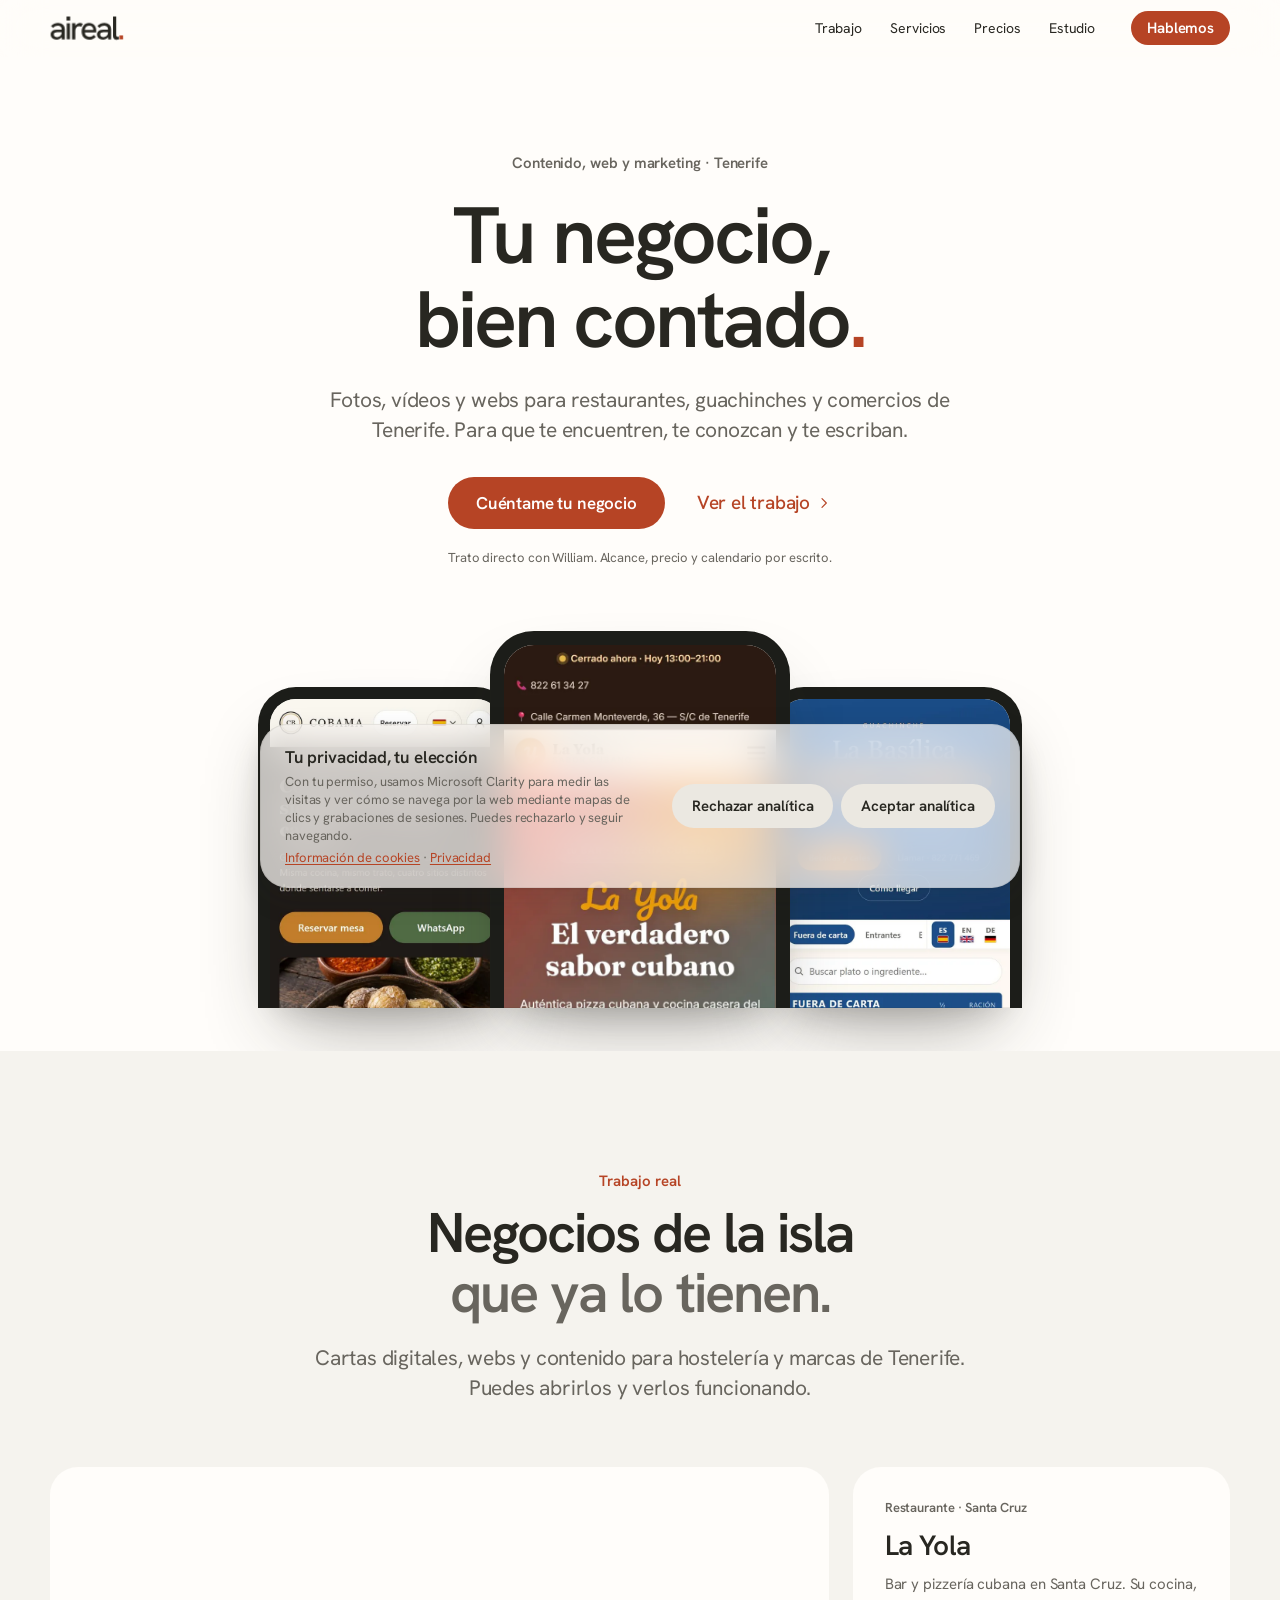
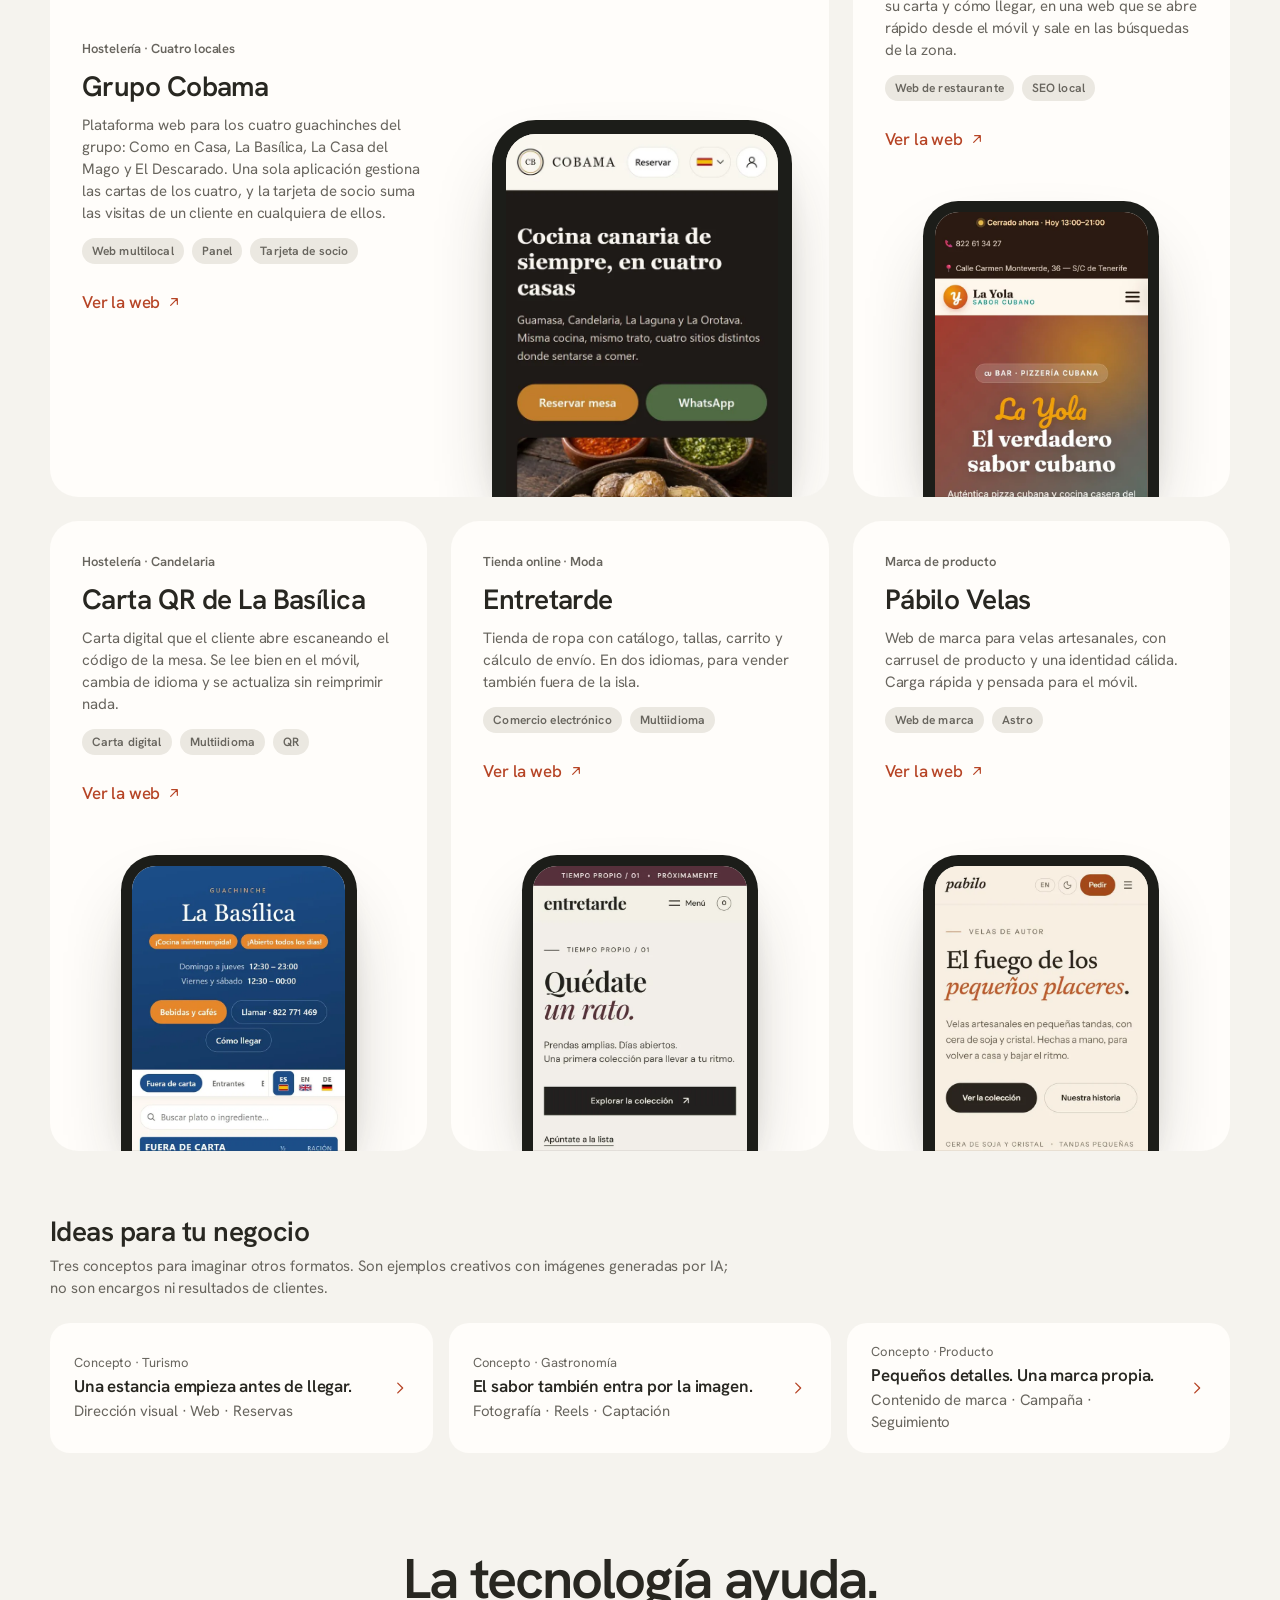
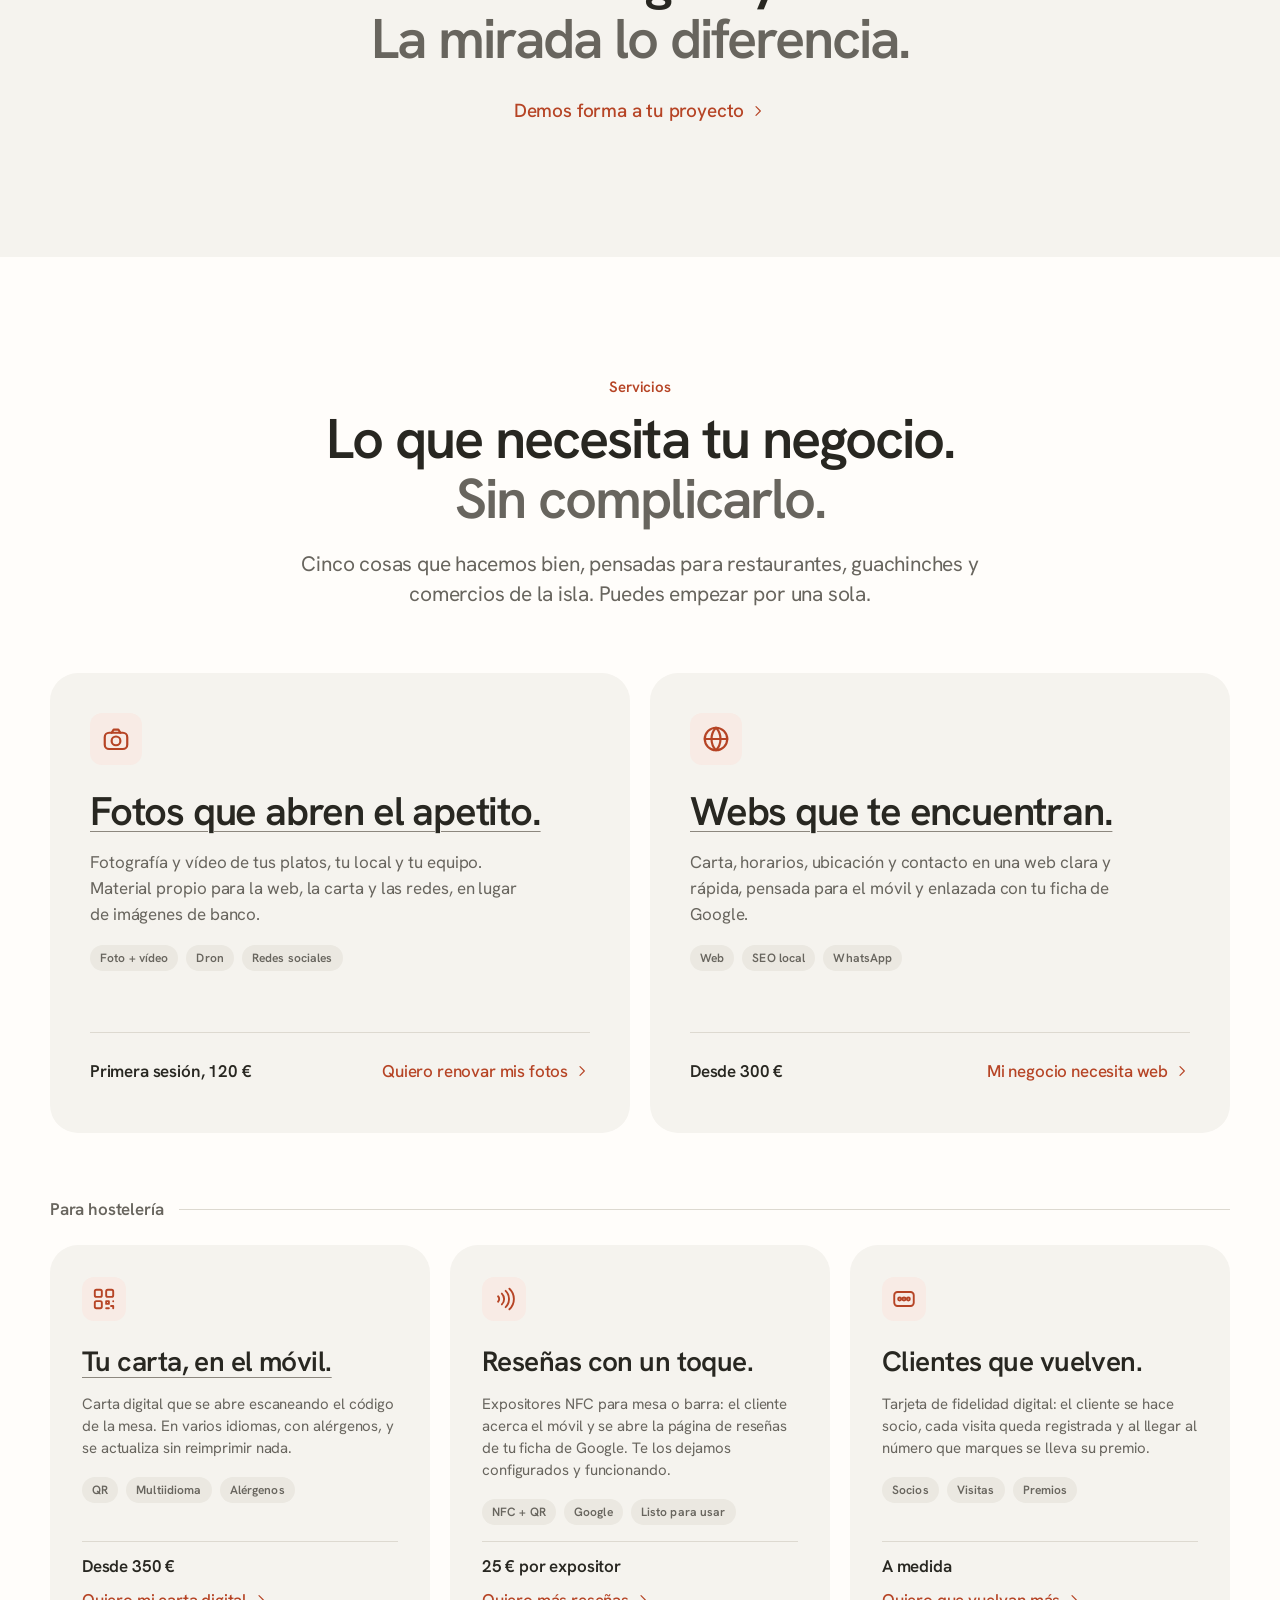
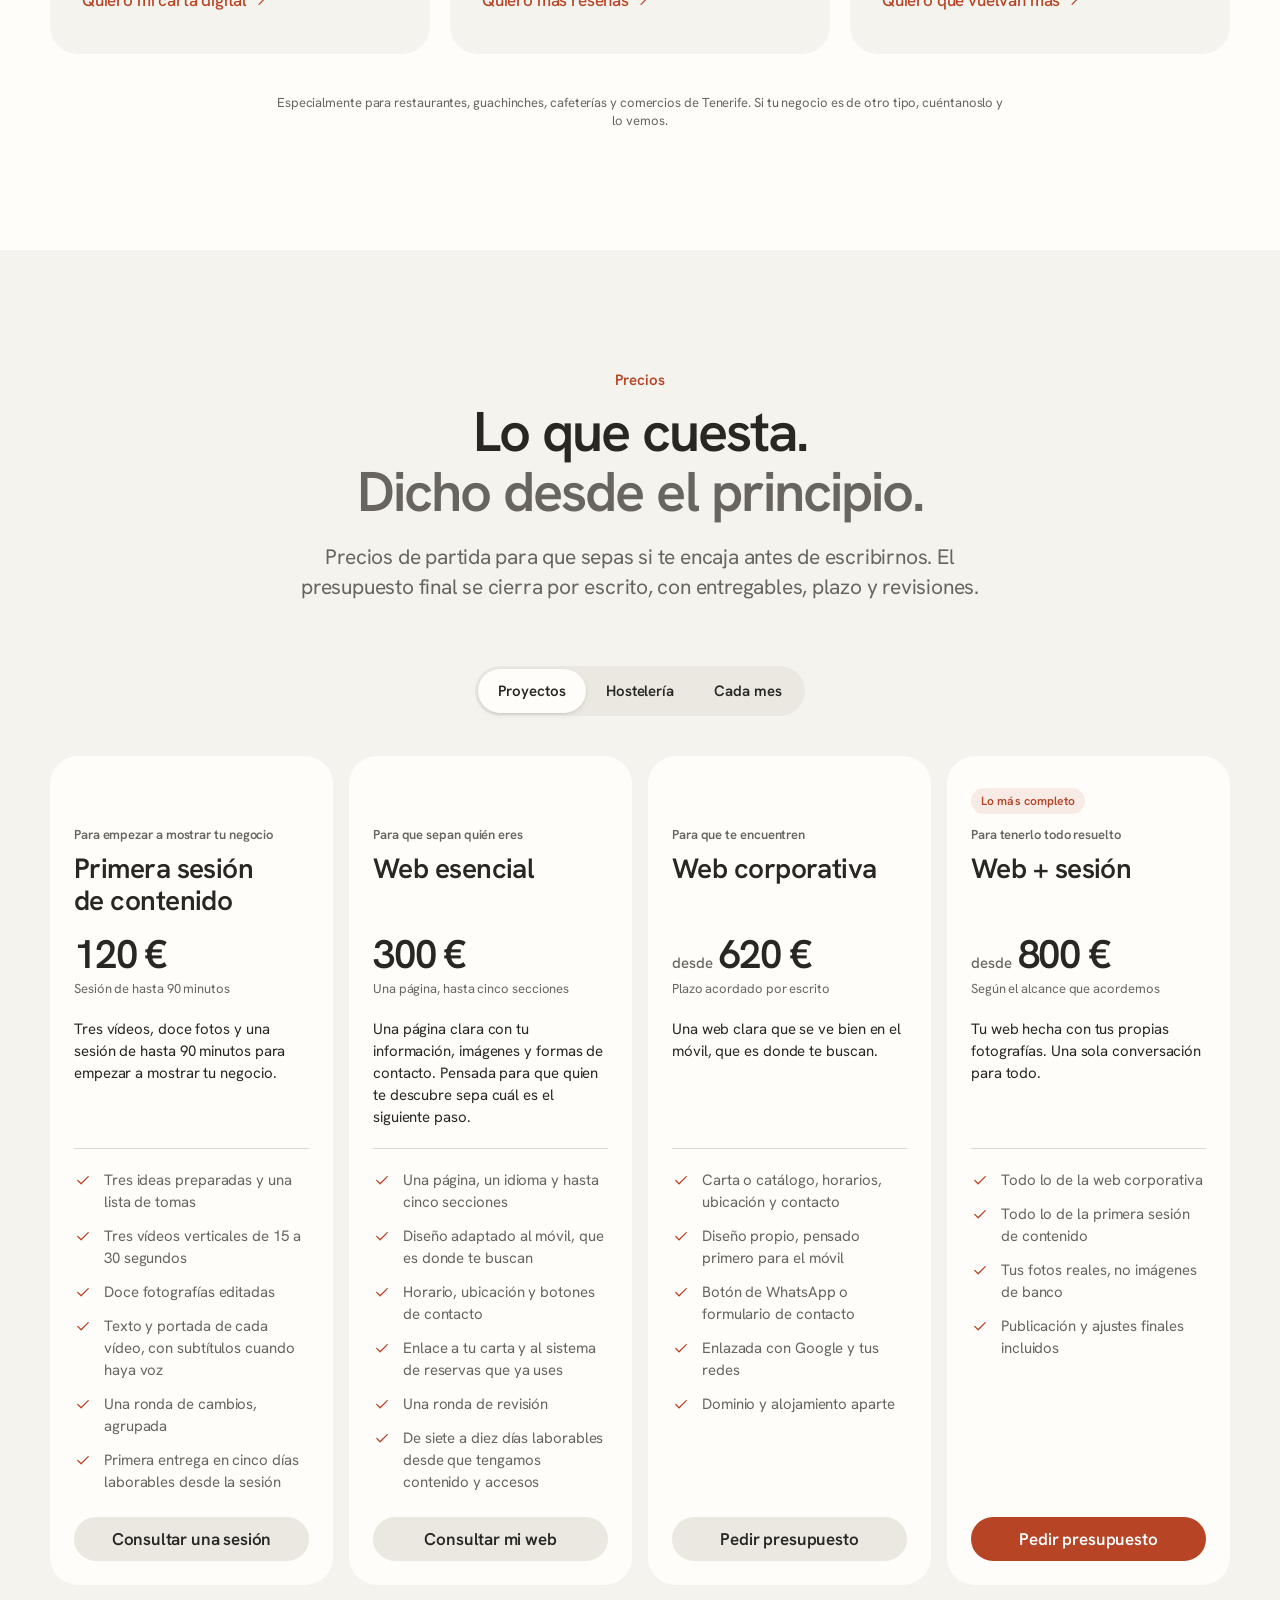
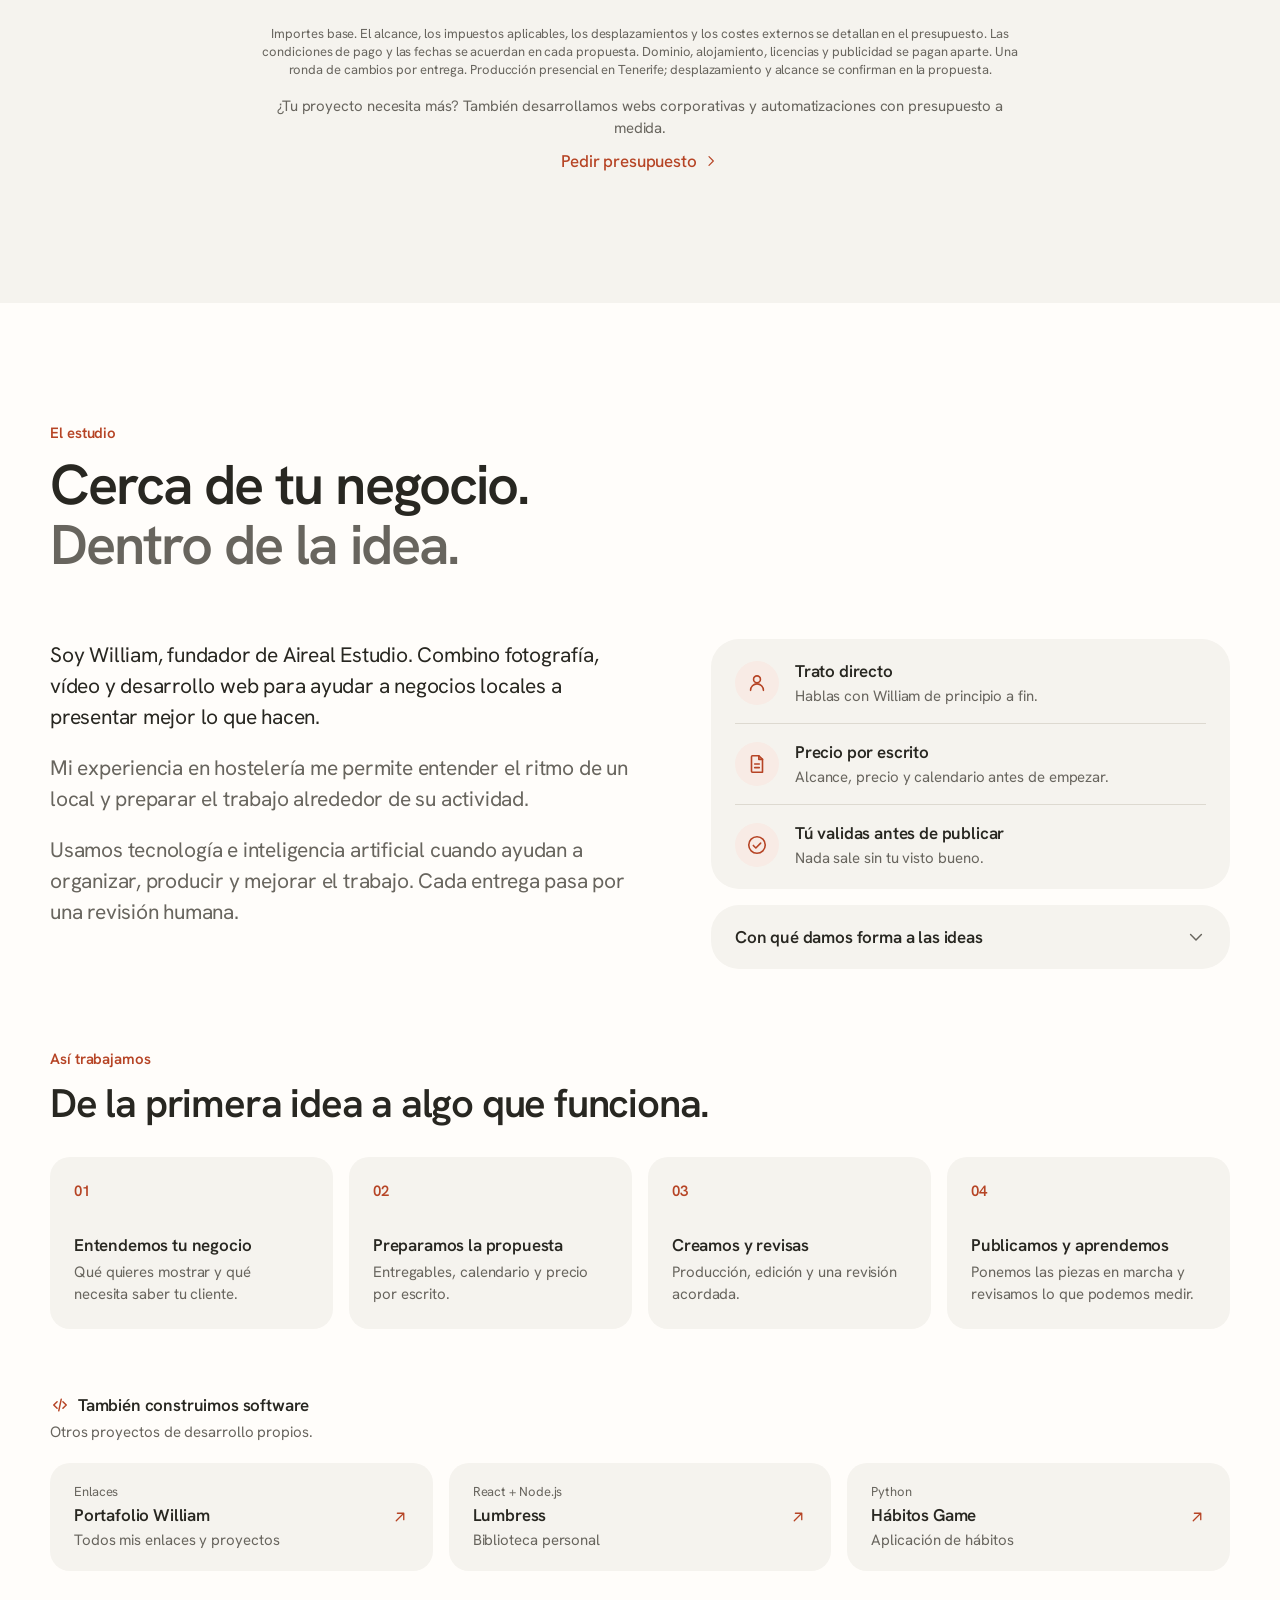
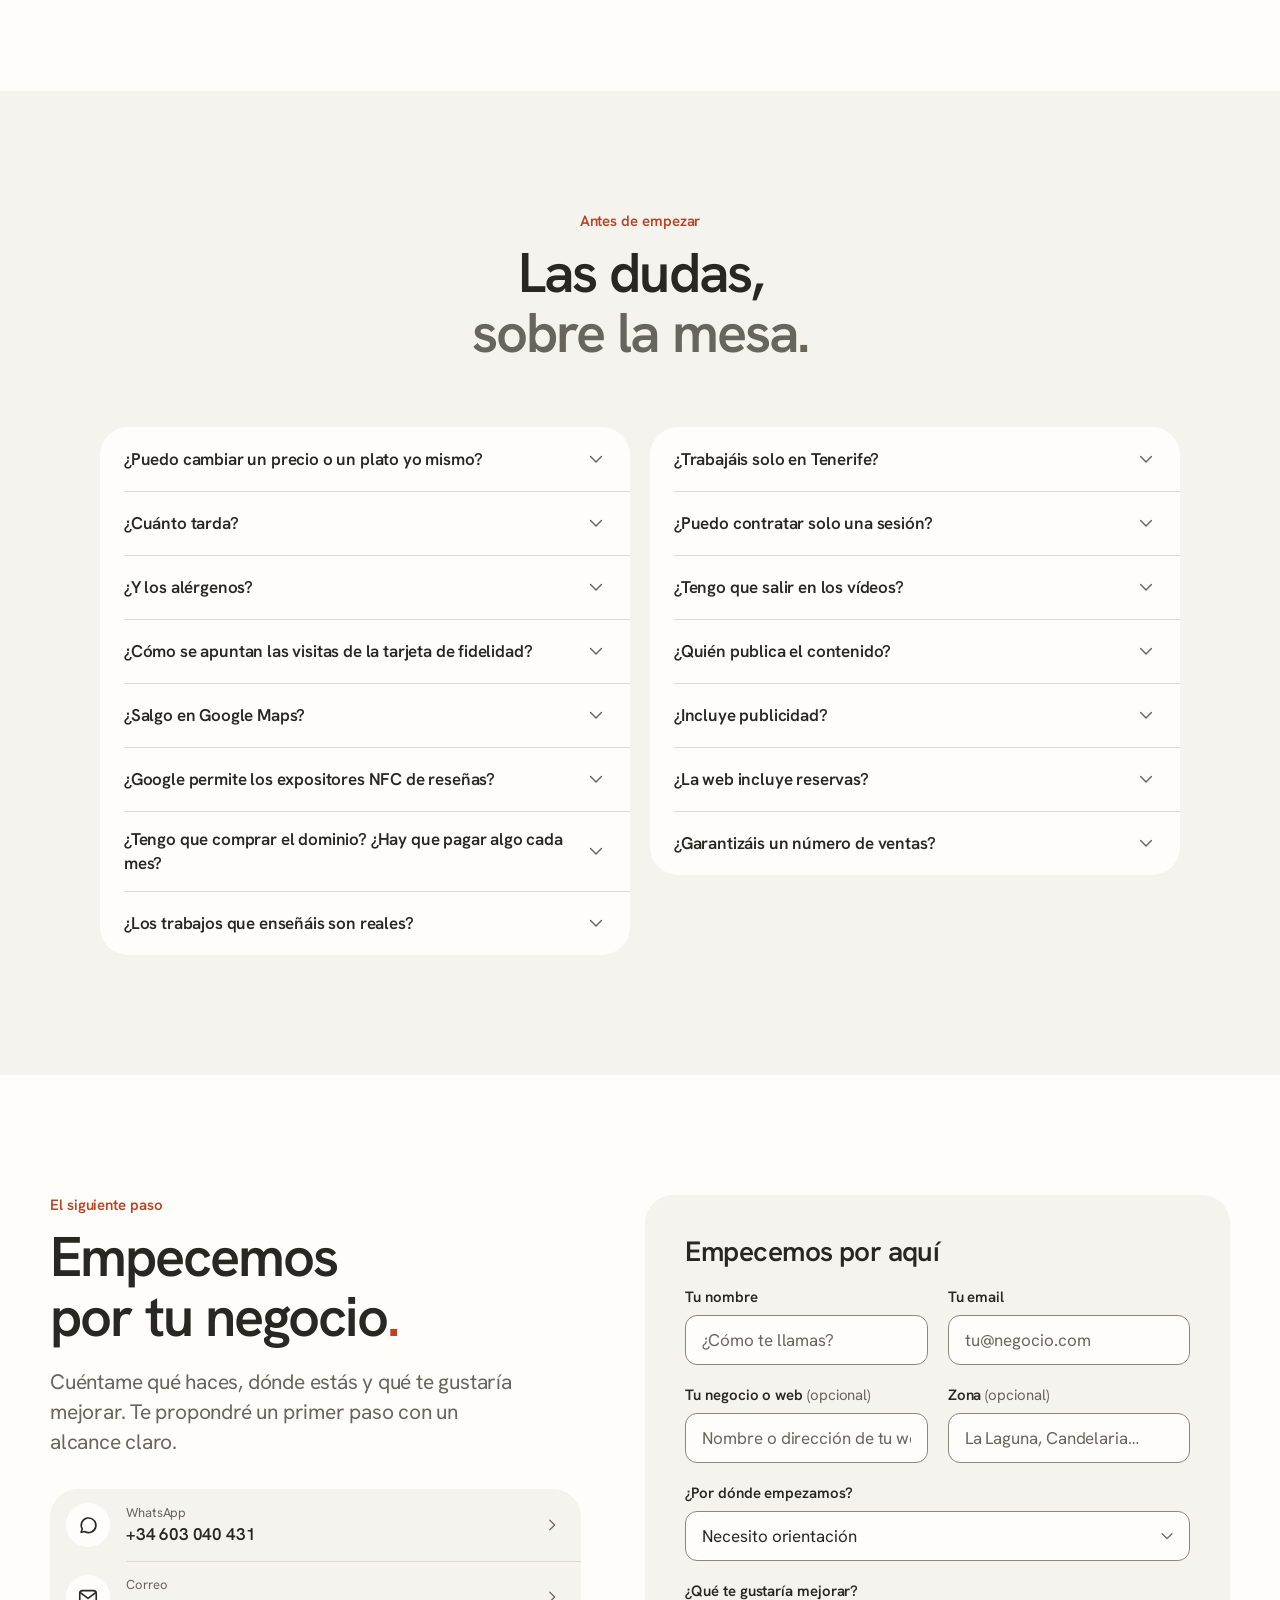
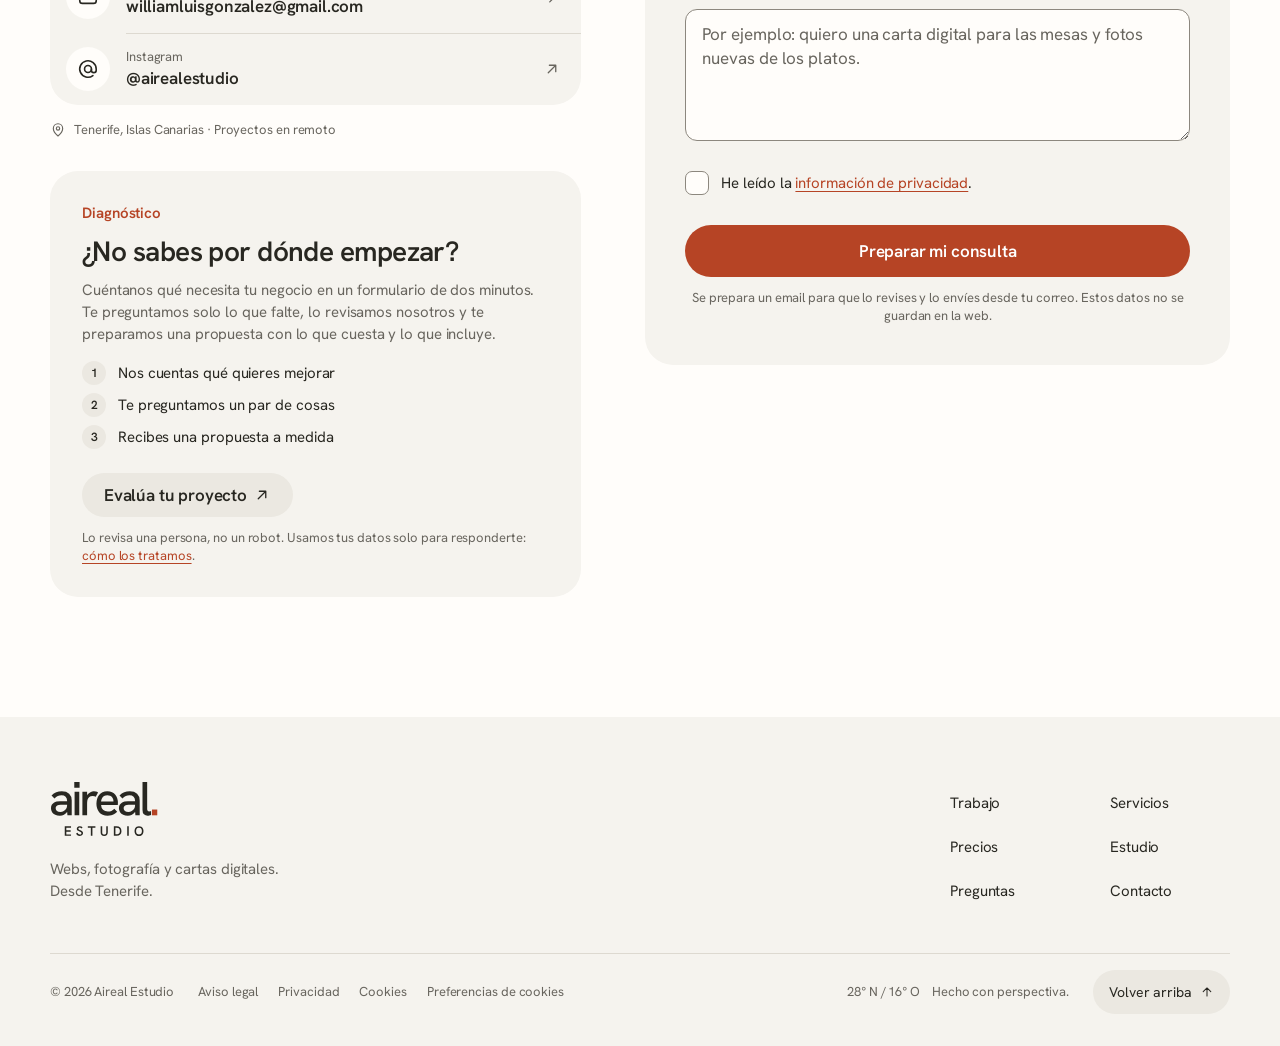
==== commit 84930beb: "WhatsApp de contacto en la web: +34 603 040 431 El canal estaba montado pero oculto porque faltaba e" ====
--- a/web/index.html
+++ b/web/index.html
@@ -21,10 +21,12 @@
 <link rel="preload" href="assets/hanken-latin.woff2" as="font" type="font/woff2" crossorigin>
 <link rel="preload" href="assets/trabajo/la-yola.webp" as="image" type="image/webp">
 <link rel="stylesheet" href="assets/aireal-20261030.css">
+<link rel="stylesheet" href="assets/asistente-20261120.css">
 <script type="application/ld+json">{"@context":"https://schema.org","@type":"ProfessionalService","name":"Aireal Estudio","url":"https://horizoncompany.es/","image":"https://horizoncompany.es/assets/img/post-promo.png","description":"Fotos, vídeos y webs para negocios de Tenerife. Primera sesión de contenido, cartas digitales QR, reseñas con NFC y tarjetas de fidelidad. Alcance, precio y calendario por escrito.","email":"mailto:williamluisgonzalez@gmail.com","areaServed":{"@type":"Place","name":"Tenerife, Islas Canarias"},"sameAs":["https://instagram.com/airealestudio"],"founder":{"@type":"Person","name":"William"}}</script>
-<script src="assets/config.js?v=20260922b" defer></script>
+<script src="assets/config-20261121.js" defer></script>
 <script src="assets/analytics.js?v=20260924a" defer></script>
 <script src="assets/aireal-20261018.js" defer></script>
+<script src="assets/asistente-20261120b.js" defer></script>
 </head>
 <body>
 <a class="ae-skip" href="#contenido">Saltar al contenido</a><header class="ae-nav" data-ae-nav=""><div class="ae-nav__bar"><a class="ae-nav__brand" href="./" aria-label="Aireal Estudio, inicio"><svg class="ae-logo ae-logo--wordmark" viewBox="35.6 26.8 167.8 54.6" focusable="false" aria-hidden="true"><path class="ae-logo__ink" d="M62.61 80 62.07 73.26V57.01Q62.07 53.11 59.83 51.05Q57.59 48.98 53.36 48.98Q50.41 48.98 47.68 50.18Q44.95 51.37 42.54 54L37.97 49.34Q41.28 45.91 45.25 44.35Q49.22 42.78 53.91 42.78Q61.23 42.78 65.26 46.51Q69.29 50.25 69.29 57.01V80ZM50.87 80.64Q46.76 80.64 43.65 79.18Q40.54 77.71 38.83 75.07Q37.11 72.43 37.11 68.96Q37.11 65.89 38.37 63.72Q39.62 61.55 41.62 60.35Q43.51 59.15 45.93 58.67Q48.35 58.2 51.03 58.2H62.73V63.65H52.07Q50.59 63.65 49.02 63.91Q47.46 64.18 46.28 65.03Q45.41 65.69 44.9 66.7Q44.4 67.7 44.4 69.02Q44.4 71.65 46.38 73.2Q48.36 74.75 51.7 74.75Q54.55 74.75 56.89 73.45Q59.22 72.15 60.65 69.86Q62.07 67.58 62.07 64.7L64.63 68.1Q63.99 72 62.05 74.84Q60.12 77.67 57.27 79.15Q54.43 80.64 50.87 80.64Z"></path><path class="ae-logo__ink" d="M73.72 80V43.42H80.95V80ZM73.23 37.13V28.28H81.46V37.13Z"></path><path class="ae-logo__ink" d="M85.82 80V43.42H93.12V53.26L91.55 53.56Q91.98 50.32 93.85 47.9Q95.73 45.48 98.32 44.13Q100.91 42.78 103.45 42.78Q105.2 42.78 106.79 43.19Q108.39 43.6 110.08 44.56L106.52 51.09Q105.66 50.63 104.41 50.31Q103.17 49.99 102.01 49.99Q100.33 49.99 98.71 50.62Q97.08 51.24 95.78 52.55Q94.48 53.87 93.79 56.05Q93.48 57.09 93.29 58.74Q93.1 60.4 93.1 63.33V80Z"></path><path class="ae-logo__ink" d="M125 80.64Q120.54 80.64 117.25 79.16Q113.95 77.68 111.82 75.07Q109.68 72.45 108.62 69.07Q107.56 65.69 107.56 61.95Q107.56 58.24 108.59 54.8Q109.62 51.36 111.68 48.66Q113.73 45.96 116.92 44.37Q120.1 42.78 124.4 42.78Q128.65 42.78 131.76 44.23Q134.88 45.68 136.89 48.21Q138.9 50.75 139.9 53.96Q140.89 57.16 140.89 60.68Q140.89 61.06 140.85 62.09Q140.82 63.11 140.67 64H114.79Q115.05 68.87 117.84 71.51Q120.62 74.15 125.2 74.15Q128.29 74.15 130.75 73.14Q133.22 72.12 135.29 69.95L139.75 74.61Q137.57 76.72 135.31 78.05Q133.05 79.38 130.57 80.01Q128.08 80.64 125 80.64ZM133.71 60.34Q133.86 59.74 133.91 59.15Q133.96 58.56 133.96 57.98Q133.96 56.27 133.35 54.63Q132.74 52.99 131.58 51.69Q130.41 50.38 128.66 49.62Q126.91 48.85 124.57 48.85Q121.52 48.85 119.38 50.22Q117.23 51.58 116.08 53.79Q114.92 56 114.7 58.62H136.11Z"></path><path class="ae-logo__ink" d="M167.97 80 167.44 73.26V57.01Q167.44 53.11 165.2 51.05Q162.96 48.98 158.73 48.98Q155.77 48.98 153.04 50.18Q150.31 51.37 147.91 54L143.34 49.34Q146.65 45.91 150.62 44.35Q154.59 42.78 159.28 42.78Q166.59 42.78 170.62 46.51Q174.65 50.25 174.65 57.01V80ZM156.23 80.64Q152.12 80.64 149.01 79.18Q145.91 77.71 144.19 75.07Q142.48 72.43 142.48 68.96Q142.48 65.89 143.73 63.72Q144.99 61.55 146.99 60.35Q148.87 59.15 151.29 58.67Q153.71 58.2 156.4 58.2H168.09V63.65H157.44Q155.95 63.65 154.39 63.91Q152.82 64.18 151.65 65.03Q150.77 65.69 150.27 66.7Q149.76 67.7 149.76 69.02Q149.76 71.65 151.74 73.2Q153.73 74.75 157.06 74.75Q159.91 74.75 162.25 73.45Q164.59 72.15 166.01 69.86Q167.44 67.58 167.44 64.7L169.99 68.1Q169.35 72 167.42 74.84Q165.48 77.67 162.64 79.15Q159.8 80.64 156.23 80.64Z"></path><path class="ae-logo__ink" d="M186.89 80.64Q183.42 80.64 181.21 78.49Q179 76.35 179 71.67V28.28H186.21V70.28Q186.21 72.22 187.05 73.08Q187.89 73.95 189.27 73.95Q189.92 73.95 190.68 73.8Q191.45 73.66 192.28 73.4V79.57Q190.93 80.12 189.48 80.38Q188.04 80.64 186.89 80.64Z"></path><path class="ae-logo__dot" d="M193.65 80V71.01H201.87V80Z"></path></svg></a><nav class="ae-nav__links" aria-label="Principal"><a class="ae-nav__link" href="#trabajo">Trabajo</a><a class="ae-nav__link" href="#servicios">Servicios</a><a class="ae-nav__link" href="#precios">Precios</a><a class="ae-nav__link" href="#estudio">Estudio</a></nav><div class="ae-nav__actions"><a class="ae-btn ae-btn--primary ae-btn--sm ae-nav__cta" href="#contacto"><span class="ae-btn__label">Hablemos</span></a><details class="ae-nav__menu" data-ae-menu=""><summary class="ae-nav__toggle" aria-label="Abrir menú"><svg class="ae-icon ae-nav__toggle-open" width="24" height="24" viewBox="0 0 24 24" fill="none" stroke="currentColor" stroke-width="1.75" stroke-linecap="round" stroke-linejoin="round" focusable="false" aria-hidden="true"><path d="M4 8.5h16M4 15.5h16"></path></svg><svg class="ae-icon ae-nav__toggle-close" width="24" height="24" viewBox="0 0 24 24" fill="none" stroke="currentColor" stroke-width="1.75" stroke-linecap="round" stroke-linejoin="round" focusable="false" aria-hidden="true"><path d="M6 6l12 12M18 6L6 18"></path></svg></summary><div class="ae-nav__sheet"><nav aria-label="Principal en móvil"><ul class="ae-nav__sheet-list"><li><a class="ae-nav__sheet-link" href="#trabajo">Trabajo<svg class="ae-icon" width="20" height="20" viewBox="0 0 24 24" fill="none" stroke="currentColor" stroke-width="1.75" stroke-linecap="round" stroke-linejoin="round" focusable="false" aria-hidden="true"><path d="M9 5.5l6.5 6.5L9 18.5"></path></svg></a></li><li><a class="ae-nav__sheet-link" href="#servicios">Servicios<svg class="ae-icon" width="20" height="20" viewBox="0 0 24 24" fill="none" stroke="currentColor" stroke-width="1.75" stroke-linecap="round" stroke-linejoin="round" focusable="false" aria-hidden="true"><path d="M9 5.5l6.5 6.5L9 18.5"></path></svg></a></li><li><a class="ae-nav__sheet-link" href="#precios">Precios<svg class="ae-icon" width="20" height="20" viewBox="0 0 24 24" fill="none" stroke="currentColor" stroke-width="1.75" stroke-linecap="round" stroke-linejoin="round" focusable="false" aria-hidden="true"><path d="M9 5.5l6.5 6.5L9 18.5"></path></svg></a></li><li><a class="ae-nav__sheet-link" href="#estudio">Estudio<svg class="ae-icon" width="20" height="20" viewBox="0 0 24 24" fill="none" stroke="currentColor" stroke-width="1.75" stroke-linecap="round" stroke-linejoin="round" focusable="false" aria-hidden="true"><path d="M9 5.5l6.5 6.5L9 18.5"></path></svg></a></li></ul></nav></div></details></div></div></header><main id="contenido"><section class="ae-hero" id="inicio" aria-labelledby="hero-title"><div class="ae-hero__copy"><p class="ae-hero__eyebrow eyebrow">Contenido, web y marketing · Tenerife</p><h1 class="ae-hero__title hero" id="hero-title"><span class="ae-hero__line">Tu negocio, </span><span class="ae-hero__line">bien contado<span class="ae-dot">.</span></span></h1><p class="ae-hero__lead lead">Fotos, vídeos y webs para restaurantes, guachinches y comercios de Tenerife. Para que te encuentren, te conozcan y te escriban.</p><div class="ae-hero__actions"><a class="ae-btn ae-btn--primary ae-btn--lg" href="#contacto"><span class="ae-btn__label">Cuéntame tu negocio</span></a><a class="ae-btn ae-btn--plain ae-btn--lg" href="#trabajo"><span class="ae-btn__label">Ver el trabajo</span><svg class="ae-icon ae-btn__icon" width="16" height="16" viewBox="0 0 24 24" fill="none" stroke="currentColor" stroke-width="1.75" stroke-linecap="round" stroke-linejoin="round" focusable="false" aria-hidden="true"><path d="M9 5.5l6.5 6.5L9 18.5"></path></svg></a></div><p class="ae-hero__note footnote">Trato directo con William. Alcance, precio y calendario por escrito.</p></div><div class="ae-hero__stage"><div class="ae-phone ae-phone--md ae-hero__device ae-hero__device--left"><div class="ae-phone__screen"><img src="assets/trabajo/cobama.webp" alt="Web del Grupo Cobama en un móvil: cocina canaria de siempre, en cuatro casas." width="600" height="800" loading="lazy" decoding="async"/></div></div><div class="ae-phone ae-phone--lg ae-hero__device ae-hero__device--center"><div class="ae-phone__screen"><img src="assets/trabajo/la-yola.webp" alt="Web de La Yola en un móvil: el verdadero sabor cubano." width="600" height="800" loading="eager" decoding="async"/></div></div><div class="ae-phone ae-phone--md ae-hero__device ae-hero__device--right"><div class="ae-phone__screen"><img src="assets/trabajo/basilica.webp" alt="Carta digital de La Basílica en un móvil, con horarios y cambio de idioma." width="600" height="800" loading="lazy" decoding="async"/></div></div></div></section><section id="trabajo" class="ae-section ae-section--secondary" aria-labelledby="trabajo-title"><div class="ae-section__inner"><header class="ae-shead ae-shead--center"><p class="ae-shead__eyebrow eyebrow">Trabajo real</p><h2 class="ae-shead__title title-1" id="trabajo-title">Negocios de la isla <span class="ae-shead__muted">que ya lo tienen.</span></h2><p class="ae-shead__lead lead">Cartas digitales, webs y contenido para hostelería y marcas de Tenerife. Puedes abrirlos y verlos funcionando.</p></header><div class="ae-workgrid"><article class="ae-work ae-work--wide work-card"><div class="ae-work__body"><p class="ae-work__eyebrow eyebrow">Hostelería · Cuatro locales</p><h3 class="ae-work__title title-3">Grupo Cobama</h3><p class="ae-work__text callout">Plataforma web para los cuatro guachinches del grupo: Como en Casa, La Basílica, La Casa del Mago y El Descarado. Una sola aplicación gestiona las cartas de los cuatro, y la tarjeta de socio suma las visitas de un cliente en cualquiera de ellos.</p><ul class="ae-tags"><li><span class="ae-tag ae-tag--neutral">Web multilocal</span></li><li><span class="ae-tag ae-tag--neutral">Panel</span></li><li><span class="ae-tag ae-tag--neutral">Tarjeta de socio</span></li></ul><a class="ae-work__link ae-btn ae-btn--plain ae-btn--md" href="https://cobama.wyll-servidor.duckdns.org" target="_blank" rel="noopener noreferrer"><span class="ae-btn__label">Ver la web</span><svg class="ae-icon ae-btn__icon" width="16" height="16" viewBox="0 0 24 24" fill="none" stroke="currentColor" stroke-width="1.75" stroke-linecap="round" stroke-linejoin="round" focusable="false" aria-hidden="true"><path d="M7 17L17 7M8.5 7H17v8.5"></path></svg><span class="ae-sr">: Grupo Cobama (se abre en una pestaña nueva)</span></a></div><div class="ae-work__media"><div class="ae-phone ae-phone--lg"><div class="ae-phone__screen"><img src="assets/trabajo/cobama.webp" alt="Captura de Grupo Cobama en un móvil" width="600" height="800" loading="lazy" decoding="async"/></div></div></div></article><article class="ae-work ae-work--tall work-card"><div class="ae-work__body"><p class="ae-work__eyebrow eyebrow">Restaurante · Santa Cruz</p><h3 class="ae-work__title title-3">La Yola</h3><p class="ae-work__text callout">Bar y pizzería cubana en Santa Cruz. Su cocina, su carta y cómo llegar, en una web que se abre rápido desde el móvil y sale en las búsquedas de la zona.</p><ul class="ae-tags"><li><span class="ae-tag ae-tag--neutral">Web de restaurante</span></li><li><span class="ae-tag ae-tag--neutral">SEO local</span></li></ul><a class="ae-work__link ae-btn ae-btn--plain ae-btn--md" href="https://layola.pages.dev" target="_blank" rel="noopener noreferrer"><span class="ae-btn__label">Ver la web</span><svg class="ae-icon ae-btn__icon" width="16" height="16" viewBox="0 0 24 24" fill="none" stroke="currentColor" stroke-width="1.75" stroke-linecap="round" stroke-linejoin="round" focusable="false" aria-hidden="true"><path d="M7 17L17 7M8.5 7H17v8.5"></path></svg><span class="ae-sr">: La Yola (se abre en una pestaña nueva)</span></a></div><div class="ae-work__media"><div class="ae-phone ae-phone--sm"><div class="ae-phone__screen"><img src="assets/trabajo/la-yola.webp" alt="Captura de La Yola en un móvil" width="600" height="800" loading="lazy" decoding="async"/></div></div></div></article><article class="ae-work ae-work--tall work-card"><div class="ae-work__body"><p class="ae-work__eyebrow eyebrow">Hostelería · Candelaria</p><h3 class="ae-work__title title-3">Carta QR de La Basílica</h3><p class="ae-work__text callout">Carta digital que el cliente abre escaneando el código de la mesa. Se lee bien en el móvil, cambia de idioma y se actualiza sin reimprimir nada.</p><ul class="ae-tags"><li><span class="ae-tag ae-tag--neutral">Carta digital</span></li><li><span class="ae-tag ae-tag--neutral">Multiidioma</span></li><li><span class="ae-tag ae-tag--neutral">QR</span></li></ul><a class="ae-work__link ae-btn ae-btn--plain ae-btn--md" href="https://basilicacarta.pages.dev" target="_blank" rel="noopener noreferrer"><span class="ae-btn__label">Ver la web</span><svg class="ae-icon ae-btn__icon" width="16" height="16" viewBox="0 0 24 24" fill="none" stroke="currentColor" stroke-width="1.75" stroke-linecap="round" stroke-linejoin="round" focusable="false" aria-hidden="true"><path d="M7 17L17 7M8.5 7H17v8.5"></path></svg><span class="ae-sr">: Carta QR de La Basílica (se abre en una pestaña nueva)</span></a></div><div class="ae-work__media"><div class="ae-phone ae-phone--sm"><div class="ae-phone__screen"><img src="assets/trabajo/basilica.webp" alt="Captura de Carta QR de La Basílica en un móvil" width="600" height="800" loading="lazy" decoding="async"/></div></div></div></article><article class="ae-work ae-work--tall work-card"><div class="ae-work__body"><p class="ae-work__eyebrow eyebrow">Tienda online · Moda</p><h3 class="ae-work__title title-3">Entretarde</h3><p class="ae-work__text callout">Tienda de ropa con catálogo, tallas, carrito y cálculo de envío. En dos idiomas, para vender también fuera de la isla.</p><ul class="ae-tags"><li><span class="ae-tag ae-tag--neutral">Comercio electrónico</span></li><li><span class="ae-tag ae-tag--neutral">Multiidioma</span></li></ul><a class="ae-work__link ae-btn ae-btn--plain ae-btn--md" href="https://entretarde.wyll-servidor.duckdns.org" target="_blank" rel="noopener noreferrer"><span class="ae-btn__label">Ver la web</span><svg class="ae-icon ae-btn__icon" width="16" height="16" viewBox="0 0 24 24" fill="none" stroke="currentColor" stroke-width="1.75" stroke-linecap="round" stroke-linejoin="round" focusable="false" aria-hidden="true"><path d="M7 17L17 7M8.5 7H17v8.5"></path></svg><span class="ae-sr">: Entretarde (se abre en una pestaña nueva)</span></a></div><div class="ae-work__media"><div class="ae-phone ae-phone--sm"><div class="ae-phone__screen"><img src="assets/trabajo/entretarde.webp" alt="Captura de Entretarde en un móvil" width="600" height="800" loading="lazy" decoding="async"/></div></div></div></article><article class="ae-work ae-work--tall work-card"><div class="ae-work__body"><p class="ae-work__eyebrow eyebrow">Marca de producto</p><h3 class="ae-work__title title-3">Pábilo Velas</h3><p class="ae-work__text callout">Web de marca para velas artesanales, con carrusel de producto y una identidad cálida. Carga rápida y pensada para el móvil.</p><ul class="ae-tags"><li><span class="ae-tag ae-tag--neutral">Web de marca</span></li><li><span class="ae-tag ae-tag--neutral">Astro</span></li></ul><a class="ae-work__link ae-btn ae-btn--plain ae-btn--md" href="https://pabilo-velas.pages.dev" target="_blank" rel="noopener noreferrer"><span class="ae-btn__label">Ver la web</span><svg class="ae-icon ae-btn__icon" width="16" height="16" viewBox="0 0 24 24" fill="none" stroke="currentColor" stroke-width="1.75" stroke-linecap="round" stroke-linejoin="round" focusable="false" aria-hidden="true"><path d="M7 17L17 7M8.5 7H17v8.5"></path></svg><span class="ae-sr">: Pábilo Velas (se abre en una pestaña nueva)</span></a></div><div class="ae-work__media"><div class="ae-phone ae-phone--sm"><div class="ae-phone__screen"><img src="assets/trabajo/pabilo.webp" alt="Captura de Pábilo Velas en un móvil" width="600" height="800" loading="lazy" decoding="async"/></div></div></div></article></div><div class="ae-ideas"><div class="ae-ideas__head"><h3 class="ae-ideas__title title-3">Ideas para tu negocio</h3><p class="ae-ideas__text callout">Tres conceptos para imaginar otros formatos. Son ejemplos creativos con imágenes generadas por IA; no son encargos ni resultados de clientes.</p></div><div class="ae-linkcards"><a class="ae-linkcard" href="concepto-alojamiento.html"><span class="ae-linkcard__body"><span class="ae-linkcard__eyebrow">Concepto · Turismo</span><span class="ae-linkcard__title headline">Una estancia empieza antes de llegar.</span><span class="ae-linkcard__text">Dirección visual · Web · Reservas</span></span><svg class="ae-icon ae-linkcard__icon" width="18" height="18" viewBox="0 0 24 24" fill="none" stroke="currentColor" stroke-width="1.75" stroke-linecap="round" stroke-linejoin="round" focusable="false" aria-hidden="true"><path d="M9 5.5l6.5 6.5L9 18.5"></path></svg></a><a class="ae-linkcard" href="concepto-restaurante.html"><span class="ae-linkcard__body"><span class="ae-linkcard__eyebrow">Concepto · Gastronomía</span><span class="ae-linkcard__title headline">El sabor también entra por la imagen.</span><span class="ae-linkcard__text">Fotografía · Reels · Captación</span></span><svg class="ae-icon ae-linkcard__icon" width="18" height="18" viewBox="0 0 24 24" fill="none" stroke="currentColor" stroke-width="1.75" stroke-linecap="round" stroke-linejoin="round" focusable="false" aria-hidden="true"><path d="M9 5.5l6.5 6.5L9 18.5"></path></svg></a><a class="ae-linkcard" href="concepto-marca.html"><span class="ae-linkcard__body"><span class="ae-linkcard__eyebrow">Concepto · Producto</span><span class="ae-linkcard__title headline">Pequeños detalles. Una marca propia.</span><span class="ae-linkcard__text">Contenido de marca · Campaña · Seguimiento</span></span><svg class="ae-icon ae-linkcard__icon" width="18" height="18" viewBox="0 0 24 24" fill="none" stroke="currentColor" stroke-width="1.75" stroke-linecap="round" stroke-linejoin="round" focusable="false" aria-hidden="true"><path d="M9 5.5l6.5 6.5L9 18.5"></path></svg></a></div></div><div class="ae-statement"><p class="ae-statement__title title-1">La tecnología ayuda. <span class="ae-statement__muted">La mirada lo diferencia.</span></p><div class="ae-statement__action"><a class="ae-btn ae-btn--plain ae-btn--lg" href="#contacto"><span class="ae-btn__label">Demos forma a tu proyecto</span><svg class="ae-icon ae-btn__icon" width="16" height="16" viewBox="0 0 24 24" fill="none" stroke="currentColor" stroke-width="1.75" stroke-linecap="round" stroke-linejoin="round" focusable="false" aria-hidden="true"><path d="M9 5.5l6.5 6.5L9 18.5"></path></svg></a></div></div></div></section><section id="servicios" class="ae-section" aria-labelledby="servicios-title"><div class="ae-section__inner"><header class="ae-shead ae-shead--center"><p class="ae-shead__eyebrow eyebrow">Servicios</p><h2 class="ae-shead__title title-1" id="servicios-title">Lo que necesita tu negocio. <span class="ae-shead__muted">Sin complicarlo.</span></h2><p class="ae-shead__lead lead">Cinco cosas que hacemos bien, pensadas para restaurantes, guachinches y comercios de la isla. Puedes empezar por una sola.</p></header><div class="ae-services ae-services--lg"><article class="ae-service ae-service--lg"><span class="ae-service__icon"><svg class="ae-icon" width="30" height="30" viewBox="0 0 24 24" fill="none" stroke="currentColor" stroke-width="1.75" stroke-linecap="round" stroke-linejoin="round" focusable="false" aria-hidden="true"><rect x="3" y="7" width="18" height="13" rx="3.5"></rect><path d="M8.5 7l1.6-2.5h3.8L15.5 7"></path><circle cx="12" cy="13.5" r="3.5"></circle></svg></span><h3 class="ae-service__title title-2"><a href="/fotografia-gastronomica-tenerife/">Fotos que abren el apetito.</a></h3><p class="ae-service__text">Fotografía y vídeo de tus platos, tu local y tu equipo. Material propio para la web, la carta y las redes, en lugar de imágenes de banco.</p><ul class="ae-tags"><li><span class="ae-tag ae-tag--neutral">Foto + vídeo</span></li><li><span class="ae-tag ae-tag--neutral">Dron</span></li><li><span class="ae-tag ae-tag--neutral">Redes sociales</span></li></ul><div class="ae-service__foot"><p class="ae-service__price headline">Primera sesión, 120 €</p><a class="ae-btn ae-btn--plain ae-btn--md" href="#contacto" data-interest="Primera sesión de contenido"><span class="ae-btn__label">Quiero renovar mis fotos</span><svg class="ae-icon ae-btn__icon" width="16" height="16" viewBox="0 0 24 24" fill="none" stroke="currentColor" stroke-width="1.75" stroke-linecap="round" stroke-linejoin="round" focusable="false" aria-hidden="true"><path d="M9 5.5l6.5 6.5L9 18.5"></path></svg></a></div></article><article class="ae-service ae-service--lg"><span class="ae-service__icon"><svg class="ae-icon" width="30" height="30" viewBox="0 0 24 24" fill="none" stroke="currentColor" stroke-width="1.75" stroke-linecap="round" stroke-linejoin="round" focusable="false" aria-hidden="true"><circle cx="12" cy="12" r="9"></circle><path d="M3 12h18M12 3c2.4 2.5 3.6 5.5 3.6 9S14.4 18.5 12 21c-2.4-2.5-3.6-5.5-3.6-9S9.6 5.5 12 3z"></path></svg></span><h3 class="ae-service__title title-2"><a href="/diseno-web-tenerife/">Webs que te encuentran.</a></h3><p class="ae-service__text">Carta, horarios, ubicación y contacto en una web clara y rápida, pensada para el móvil y enlazada con tu ficha de Google.</p><ul class="ae-tags"><li><span class="ae-tag ae-tag--neutral">Web</span></li><li><span class="ae-tag ae-tag--neutral">SEO local</span></li><li><span class="ae-tag ae-tag--neutral">WhatsApp</span></li></ul><div class="ae-service__foot"><p class="ae-service__price headline">Desde 300 €</p><a class="ae-btn ae-btn--plain ae-btn--md" href="#contacto" data-interest="Web esencial"><span class="ae-btn__label">Mi negocio necesita web</span><svg class="ae-icon ae-btn__icon" width="16" height="16" viewBox="0 0 24 24" fill="none" stroke="currentColor" stroke-width="1.75" stroke-linecap="round" stroke-linejoin="round" focusable="false" aria-hidden="true"><path d="M9 5.5l6.5 6.5L9 18.5"></path></svg></a></div></article></div><h3 class="ae-subhead headline">Para hostelería</h3><div class="ae-services ae-services--sm"><article class="ae-service ae-service--sm"><span class="ae-service__icon"><svg class="ae-icon" width="26" height="26" viewBox="0 0 24 24" fill="none" stroke="currentColor" stroke-width="1.75" stroke-linecap="round" stroke-linejoin="round" focusable="false" aria-hidden="true"><rect x="3.5" y="3.5" width="6.5" height="6.5" rx="1.5"></rect><rect x="14" y="3.5" width="6.5" height="6.5" rx="1.5"></rect><rect x="3.5" y="14" width="6.5" height="6.5" rx="1.5"></rect><path d="M14 14h2.5v2.5H14zM20.5 14v.01M18.5 18.5h2v2M14 20.5h2.5"></path></svg></span><h4 class="ae-service__title title-3"><a href="/cartas-digitales-restaurantes/">Tu carta, en el móvil.</a></h4><p class="ae-service__text">Carta digital que se abre escaneando el código de la mesa. En varios idiomas, con alérgenos, y se actualiza sin reimprimir nada.</p><ul class="ae-tags"><li><span class="ae-tag ae-tag--neutral">QR</span></li><li><span class="ae-tag ae-tag--neutral">Multiidioma</span></li><li><span class="ae-tag ae-tag--neutral">Alérgenos</span></li></ul><div class="ae-service__foot"><p class="ae-service__price headline">Desde 350 €</p><a class="ae-btn ae-btn--plain ae-btn--md" href="#contacto" data-interest="Carta digital con QR"><span class="ae-btn__label">Quiero mi carta digital</span><svg class="ae-icon ae-btn__icon" width="16" height="16" viewBox="0 0 24 24" fill="none" stroke="currentColor" stroke-width="1.75" stroke-linecap="round" stroke-linejoin="round" focusable="false" aria-hidden="true"><path d="M9 5.5l6.5 6.5L9 18.5"></path></svg></a></div></article><article class="ae-service ae-service--sm"><span class="ae-service__icon"><svg class="ae-icon" width="26" height="26" viewBox="0 0 24 24" fill="none" stroke="currentColor" stroke-width="1.75" stroke-linecap="round" stroke-linejoin="round" focusable="false" aria-hidden="true"><path d="M6.5 9.5a3.5 3.5 0 0 1 0 5"></path><path d="M10 7a7 7 0 0 1 0 10"></path><path d="M13.5 4.5a10.5 10.5 0 0 1 0 15"></path><path d="M17 2.5a13 13 0 0 1 0 19"></path></svg></span><h4 class="ae-service__title title-3">Reseñas con un toque.</h4><p class="ae-service__text">Expositores NFC para mesa o barra: el cliente acerca el móvil y se abre la página de reseñas de tu ficha de Google. Te los dejamos configurados y funcionando.</p><ul class="ae-tags"><li><span class="ae-tag ae-tag--neutral">NFC + QR</span></li><li><span class="ae-tag ae-tag--neutral">Google</span></li><li><span class="ae-tag ae-tag--neutral">Listo para usar</span></li></ul><div class="ae-service__foot"><p class="ae-service__price headline">25 € por expositor</p><a class="ae-btn ae-btn--plain ae-btn--md" href="#contacto" data-interest="Reseñas con NFC"><span class="ae-btn__label">Quiero más reseñas</span><svg class="ae-icon ae-btn__icon" width="16" height="16" viewBox="0 0 24 24" fill="none" stroke="currentColor" stroke-width="1.75" stroke-linecap="round" stroke-linejoin="round" focusable="false" aria-hidden="true"><path d="M9 5.5l6.5 6.5L9 18.5"></path></svg></a></div></article><article class="ae-service ae-service--sm"><span class="ae-service__icon"><svg class="ae-icon" width="26" height="26" viewBox="0 0 24 24" fill="none" stroke="currentColor" stroke-width="1.75" stroke-linecap="round" stroke-linejoin="round" focusable="false" aria-hidden="true"><rect x="3" y="5.5" width="18" height="13" rx="3"></rect><circle cx="8" cy="12" r="1.4"></circle><circle cx="12" cy="12" r="1.4"></circle><circle cx="16" cy="12" r="1.4"></circle></svg></span><h4 class="ae-service__title title-3">Clientes que vuelven.</h4><p class="ae-service__text">Tarjeta de fidelidad digital: el cliente se hace socio, cada visita queda registrada y al llegar al número que marques se lleva su premio.</p><ul class="ae-tags"><li><span class="ae-tag ae-tag--neutral">Socios</span></li><li><span class="ae-tag ae-tag--neutral">Visitas</span></li><li><span class="ae-tag ae-tag--neutral">Premios</span></li></ul><div class="ae-service__foot"><p class="ae-service__price headline">A medida</p><a class="ae-btn ae-btn--plain ae-btn--md" href="#contacto" data-interest="Tarjeta de fidelidad"><span class="ae-btn__label">Quiero que vuelvan más</span><svg class="ae-icon ae-btn__icon" width="16" height="16" viewBox="0 0 24 24" fill="none" stroke="currentColor" stroke-width="1.75" stroke-linecap="round" stroke-linejoin="round" focusable="false" aria-hidden="true"><path d="M9 5.5l6.5 6.5L9 18.5"></path></svg></a></div></article></div><p class="ae-note footnote">Especialmente para restaurantes, guachinches, cafeterías y comercios de Tenerife. Si tu negocio es de otro tipo, cuéntanoslo y lo vemos.</p></div></section><section id="precios" class="ae-section ae-section--secondary" aria-labelledby="precios-title"><div class="ae-section__inner"><span id="tarifas" class="ae-anchor" aria-hidden="true"></span><header class="ae-shead ae-shead--center"><p class="ae-shead__eyebrow eyebrow">Precios</p><h2 class="ae-shead__title title-1" id="precios-title">Lo que cuesta. <span class="ae-shead__muted">Dicho desde el principio.</span></h2><p class="ae-shead__lead lead">Precios de partida para que sepas si te encaja antes de escribirnos. El presupuesto final se cierra por escrito, con entregables, plazo y revisiones.</p></header><div class="ae-pricing__tabs"><div class="ae-seg" role="tablist" aria-label="Tipo de servicio" data-ae-tabs="precios" hidden=""><span class="ae-seg__thumb" aria-hidden="true"></span><button type="button" role="tab" class="ae-seg__item" id="tab-proyectos" aria-controls="panel-proyectos" aria-selected="true" tabindex="0" data-ae-tab="proyectos">Proyectos</button><button type="button" role="tab" class="ae-seg__item" id="tab-hosteleria" aria-controls="panel-hosteleria" aria-selected="false" tabindex="-1" data-ae-tab="hosteleria">Hostelería</button><button type="button" role="tab" class="ae-seg__item" id="tab-mensual" aria-controls="panel-mensual" aria-selected="false" tabindex="-1" data-ae-tab="mensual">Cada mes</button></div></div><div class="ae-tabpanel" id="panel-proyectos" data-ae-panel="proyectos"><h3 class="ae-tabpanel__title title-3">Proyectos</h3><div class="ae-pricegrid ae-pricegrid--4"><article class="ae-price"><div class="ae-price__head"><p class="ae-price__eyebrow">Para empezar a mostrar tu negocio</p><h4 class="ae-price__name title-3">Primera sesión de contenido</h4><p class="ae-price__amount"><span class="ae-price__value title-2">120 €</span></p><p class="ae-price__note footnote">Sesión de hasta 90 minutos</p></div><p class="ae-price__text callout">Tres vídeos, doce fotos y una sesión de hasta 90 minutos para empezar a mostrar tu negocio.</p><ul class="ae-price__features"><li><svg class="ae-icon ae-price__check" width="18" height="18" viewBox="0 0 24 24" fill="none" stroke="currentColor" stroke-width="1.75" stroke-linecap="round" stroke-linejoin="round" focusable="false" aria-hidden="true"><path d="M5 12.5l4.5 4.5L19 7.5"></path></svg><span>Tres ideas preparadas y una lista de tomas</span></li><li><svg class="ae-icon ae-price__check" width="18" height="18" viewBox="0 0 24 24" fill="none" stroke="currentColor" stroke-width="1.75" stroke-linecap="round" stroke-linejoin="round" focusable="false" aria-hidden="true"><path d="M5 12.5l4.5 4.5L19 7.5"></path></svg><span>Tres vídeos verticales de 15 a 30 segundos</span></li><li><svg class="ae-icon ae-price__check" width="18" height="18" viewBox="0 0 24 24" fill="none" stroke="currentColor" stroke-width="1.75" stroke-linecap="round" stroke-linejoin="round" focusable="false" aria-hidden="true"><path d="M5 12.5l4.5 4.5L19 7.5"></path></svg><span>Doce fotografías editadas</span></li><li><svg class="ae-icon ae-price__check" width="18" height="18" viewBox="0 0 24 24" fill="none" stroke="currentColor" stroke-width="1.75" stroke-linecap="round" stroke-linejoin="round" focusable="false" aria-hidden="true"><path d="M5 12.5l4.5 4.5L19 7.5"></path></svg><span>Texto y portada de cada vídeo, con subtítulos cuando haya voz</span></li><li><svg class="ae-icon ae-price__check" width="18" height="18" viewBox="0 0 24 24" fill="none" stroke="currentColor" stroke-width="1.75" stroke-linecap="round" stroke-linejoin="round" focusable="false" aria-hidden="true"><path d="M5 12.5l4.5 4.5L19 7.5"></path></svg><span>Una ronda de cambios, agrupada</span></li><li><svg class="ae-icon ae-price__check" width="18" height="18" viewBox="0 0 24 24" fill="none" stroke="currentColor" stroke-width="1.75" stroke-linecap="round" stroke-linejoin="round" focusable="false" aria-hidden="true"><path d="M5 12.5l4.5 4.5L19 7.5"></path></svg><span>Primera entrega en cinco días laborables desde la sesión</span></li></ul><div class="ae-price__cta"><a class="ae-btn ae-btn--secondary ae-btn--md ae-btn--full" href="#contacto" data-interest="Primera sesión de contenido"><span class="ae-btn__label">Consultar una sesión</span></a></div></article><article class="ae-price"><div class="ae-price__head"><p class="ae-price__eyebrow">Para que sepan quién eres</p><h4 class="ae-price__name title-3">Web esencial</h4><p class="ae-price__amount"><span class="ae-price__value title-2">300 €</span></p><p class="ae-price__note footnote">Una página, hasta cinco secciones</p></div><p class="ae-price__text callout">Una página clara con tu información, imágenes y formas de contacto. Pensada para que quien te descubre sepa cuál es el siguiente paso.</p><ul class="ae-price__features"><li><svg class="ae-icon ae-price__check" width="18" height="18" viewBox="0 0 24 24" fill="none" stroke="currentColor" stroke-width="1.75" stroke-linecap="round" stroke-linejoin="round" focusable="false" aria-hidden="true"><path d="M5 12.5l4.5 4.5L19 7.5"></path></svg><span>Una página, un idioma y hasta cinco secciones</span></li><li><svg class="ae-icon ae-price__check" width="18" height="18" viewBox="0 0 24 24" fill="none" stroke="currentColor" stroke-width="1.75" stroke-linecap="round" stroke-linejoin="round" focusable="false" aria-hidden="true"><path d="M5 12.5l4.5 4.5L19 7.5"></path></svg><span>Diseño adaptado al móvil, que es donde te buscan</span></li><li><svg class="ae-icon ae-price__check" width="18" height="18" viewBox="0 0 24 24" fill="none" stroke="currentColor" stroke-width="1.75" stroke-linecap="round" stroke-linejoin="round" focusable="false" aria-hidden="true"><path d="M5 12.5l4.5 4.5L19 7.5"></path></svg><span>Horario, ubicación y botones de contacto</span></li><li><svg class="ae-icon ae-price__check" width="18" height="18" viewBox="0 0 24 24" fill="none" stroke="currentColor" stroke-width="1.75" stroke-linecap="round" stroke-linejoin="round" focusable="false" aria-hidden="true"><path d="M5 12.5l4.5 4.5L19 7.5"></path></svg><span>Enlace a tu carta y al sistema de reservas que ya uses</span></li><li><svg class="ae-icon ae-price__check" width="18" height="18" viewBox="0 0 24 24" fill="none" stroke="currentColor" stroke-width="1.75" stroke-linecap="round" stroke-linejoin="round" focusable="false" aria-hidden="true"><path d="M5 12.5l4.5 4.5L19 7.5"></path></svg><span>Una ronda de revisión</span></li><li><svg class="ae-icon ae-price__check" width="18" height="18" viewBox="0 0 24 24" fill="none" stroke="currentColor" stroke-width="1.75" stroke-linecap="round" stroke-linejoin="round" focusable="false" aria-hidden="true"><path d="M5 12.5l4.5 4.5L19 7.5"></path></svg><span>De siete a diez días laborables desde que tengamos contenido y accesos</span></li></ul><div class="ae-price__cta"><a class="ae-btn ae-btn--secondary ae-btn--md ae-btn--full" href="#contacto" data-interest="Web esencial"><span class="ae-btn__label">Consultar mi web</span></a></div></article><article class="ae-price"><div class="ae-price__head"><p class="ae-price__eyebrow">Para que te encuentren</p><h4 class="ae-price__name title-3">Web corporativa</h4><p class="ae-price__amount"><span class="ae-price__prefix">desde</span><span class="ae-price__value title-2">620 €</span></p><p class="ae-price__note footnote">Plazo acordado por escrito</p></div><p class="ae-price__text callout">Una web clara que se ve bien en el móvil, que es donde te buscan.</p><ul class="ae-price__features"><li><svg class="ae-icon ae-price__check" width="18" height="18" viewBox="0 0 24 24" fill="none" stroke="currentColor" stroke-width="1.75" stroke-linecap="round" stroke-linejoin="round" focusable="false" aria-hidden="true"><path d="M5 12.5l4.5 4.5L19 7.5"></path></svg><span>Carta o catálogo, horarios, ubicación y contacto</span></li><li><svg class="ae-icon ae-price__check" width="18" height="18" viewBox="0 0 24 24" fill="none" stroke="currentColor" stroke-width="1.75" stroke-linecap="round" stroke-linejoin="round" focusable="false" aria-hidden="true"><path d="M5 12.5l4.5 4.5L19 7.5"></path></svg><span>Diseño propio, pensado primero para el móvil</span></li><li><svg class="ae-icon ae-price__check" width="18" height="18" viewBox="0 0 24 24" fill="none" stroke="currentColor" stroke-width="1.75" stroke-linecap="round" stroke-linejoin="round" focusable="false" aria-hidden="true"><path d="M5 12.5l4.5 4.5L19 7.5"></path></svg><span>Botón de WhatsApp o formulario de contacto</span></li><li><svg class="ae-icon ae-price__check" width="18" height="18" viewBox="0 0 24 24" fill="none" stroke="currentColor" stroke-width="1.75" stroke-linecap="round" stroke-linejoin="round" focusable="false" aria-hidden="true"><path d="M5 12.5l4.5 4.5L19 7.5"></path></svg><span>Enlazada con Google y tus redes</span></li><li><svg class="ae-icon ae-price__check" width="18" height="18" viewBox="0 0 24 24" fill="none" stroke="currentColor" stroke-width="1.75" stroke-linecap="round" stroke-linejoin="round" focusable="false" aria-hidden="true"><path d="M5 12.5l4.5 4.5L19 7.5"></path></svg><span>Dominio y alojamiento aparte</span></li></ul><div class="ae-price__cta"><a class="ae-btn ae-btn--secondary ae-btn--md ae-btn--full" href="#contacto" data-interest="Web corporativa"><span class="ae-btn__label">Pedir presupuesto</span></a></div></article><article class="ae-price ae-price--featured"><div class="ae-price__head"><span class="ae-tag ae-tag--accent ae-price__badge">Lo más completo</span><p class="ae-price__eyebrow">Para tenerlo todo resuelto</p><h4 class="ae-price__name title-3">Web + sesión</h4><p class="ae-price__amount"><span class="ae-price__prefix">desde</span><span class="ae-price__value title-2">800 €</span></p><p class="ae-price__note footnote">Según el alcance que acordemos</p></div><p class="ae-price__text callout">Tu web hecha con tus propias fotografías. Una sola conversación para todo.</p><ul class="ae-price__features"><li><svg class="ae-icon ae-price__check" width="18" height="18" viewBox="0 0 24 24" fill="none" stroke="currentColor" stroke-width="1.75" stroke-linecap="round" stroke-linejoin="round" focusable="false" aria-hidden="true"><path d="M5 12.5l4.5 4.5L19 7.5"></path></svg><span>Todo lo de la web corporativa</span></li><li><svg class="ae-icon ae-price__check" width="18" height="18" viewBox="0 0 24 24" fill="none" stroke="currentColor" stroke-width="1.75" stroke-linecap="round" stroke-linejoin="round" focusable="false" aria-hidden="true"><path d="M5 12.5l4.5 4.5L19 7.5"></path></svg><span>Todo lo de la primera sesión de contenido</span></li><li><svg class="ae-icon ae-price__check" width="18" height="18" viewBox="0 0 24 24" fill="none" stroke="currentColor" stroke-width="1.75" stroke-linecap="round" stroke-linejoin="round" focusable="false" aria-hidden="true"><path d="M5 12.5l4.5 4.5L19 7.5"></path></svg><span>Tus fotos reales, no imágenes de banco</span></li><li><svg class="ae-icon ae-price__check" width="18" height="18" viewBox="0 0 24 24" fill="none" stroke="currentColor" stroke-width="1.75" stroke-linecap="round" stroke-linejoin="round" focusable="false" aria-hidden="true"><path d="M5 12.5l4.5 4.5L19 7.5"></path></svg><span>Publicación y ajustes finales incluidos</span></li></ul><div class="ae-price__cta"><a class="ae-btn ae-btn--primary ae-btn--md ae-btn--full" href="#contacto" data-interest="Web + sesión de contenido"><span class="ae-btn__label">Pedir presupuesto</span></a></div></article></div></div><div class="ae-tabpanel" id="panel-hosteleria" data-ae-panel="hosteleria"><h3 class="ae-tabpanel__title title-3">Hostelería</h3><p class="ae-tabpanel__intro callout">Tres productos pequeños, rápidos de poner en marcha y pensados para hostelería.</p><div class="ae-pricegrid ae-pricegrid--3"><article class="ae-price"><div class="ae-price__head"><p class="ae-price__eyebrow">Para dejar de reimprimir</p><h4 class="ae-price__name title-3">Carta digital QR</h4><p class="ae-price__amount"><span class="ae-price__prefix">desde</span><span class="ae-price__value title-2">350 €</span></p><p class="ae-price__note footnote">Carta, idiomas y códigos QR incluidos</p></div><p class="ae-price__text callout">Tu carta en el móvil del cliente, que se abre escaneando el código de la mesa.</p><ul class="ae-price__features"><li><svg class="ae-icon ae-price__check" width="18" height="18" viewBox="0 0 24 24" fill="none" stroke="currentColor" stroke-width="1.75" stroke-linecap="round" stroke-linejoin="round" focusable="false" aria-hidden="true"><path d="M5 12.5l4.5 4.5L19 7.5"></path></svg><span>Carta completa con platos, precios y descripciones</span></li><li><svg class="ae-icon ae-price__check" width="18" height="18" viewBox="0 0 24 24" fill="none" stroke="currentColor" stroke-width="1.75" stroke-linecap="round" stroke-linejoin="round" focusable="false" aria-hidden="true"><path d="M5 12.5l4.5 4.5L19 7.5"></path></svg><span>Varios idiomas para el cliente extranjero</span></li><li><svg class="ae-icon ae-price__check" width="18" height="18" viewBox="0 0 24 24" fill="none" stroke="currentColor" stroke-width="1.75" stroke-linecap="round" stroke-linejoin="round" focusable="false" aria-hidden="true"><path d="M5 12.5l4.5 4.5L19 7.5"></path></svg><span>Alérgenos a partir de tus datos, validados por ti</span></li><li><svg class="ae-icon ae-price__check" width="18" height="18" viewBox="0 0 24 24" fill="none" stroke="currentColor" stroke-width="1.75" stroke-linecap="round" stroke-linejoin="round" focusable="false" aria-hidden="true"><path d="M5 12.5l4.5 4.5L19 7.5"></path></svg><span>Códigos QR listos para imprimir y colocar</span></li><li><svg class="ae-icon ae-price__check" width="18" height="18" viewBox="0 0 24 24" fill="none" stroke="currentColor" stroke-width="1.75" stroke-linecap="round" stroke-linejoin="round" focusable="false" aria-hidden="true"><path d="M5 12.5l4.5 4.5L19 7.5"></path></svg><span>Cambios de precio sin reimprimir nada</span></li></ul><div class="ae-price__cta"><a class="ae-btn ae-btn--secondary ae-btn--md ae-btn--full" href="#contacto" data-interest="Carta digital con QR"><span class="ae-btn__label">Pedir presupuesto</span></a></div></article><article class="ae-price"><div class="ae-price__head"><p class="ae-price__eyebrow">Para conseguir más reseñas</p><h4 class="ae-price__name title-3">Reseñas con NFC</h4><p class="ae-price__amount"><span class="ae-price__value title-2">25 €</span><span class="ae-price__suffix">/unidad</span></p><p class="ae-price__note footnote">Cada expositor, configurado e instalado</p></div><p class="ae-price__text callout">Expositores para mesa o barra que abren tu página de reseñas de Google con solo acercar el móvil.</p><ul class="ae-price__features"><li><svg class="ae-icon ae-price__check" width="18" height="18" viewBox="0 0 24 24" fill="none" stroke="currentColor" stroke-width="1.75" stroke-linecap="round" stroke-linejoin="round" focusable="false" aria-hidden="true"><path d="M5 12.5l4.5 4.5L19 7.5"></path></svg><span>Expositores NFC con código QR de respaldo</span></li><li><svg class="ae-icon ae-price__check" width="18" height="18" viewBox="0 0 24 24" fill="none" stroke="currentColor" stroke-width="1.75" stroke-linecap="round" stroke-linejoin="round" focusable="false" aria-hidden="true"><path d="M5 12.5l4.5 4.5L19 7.5"></path></svg><span>Enlazados a la página de reseñas de tu ficha de Google</span></li><li><svg class="ae-icon ae-price__check" width="18" height="18" viewBox="0 0 24 24" fill="none" stroke="currentColor" stroke-width="1.75" stroke-linecap="round" stroke-linejoin="round" focusable="false" aria-hidden="true"><path d="M5 12.5l4.5 4.5L19 7.5"></path></svg><span>Configurados y probados con móviles Android e iPhone</span></li><li><svg class="ae-icon ae-price__check" width="18" height="18" viewBox="0 0 24 24" fill="none" stroke="currentColor" stroke-width="1.75" stroke-linecap="round" stroke-linejoin="round" focusable="false" aria-hidden="true"><path d="M5 12.5l4.5 4.5L19 7.5"></path></svg><span>Colocados en tu local y listos para usar</span></li><li><svg class="ae-icon ae-price__check" width="18" height="18" viewBox="0 0 24 24" fill="none" stroke="currentColor" stroke-width="1.75" stroke-linecap="round" stroke-linejoin="round" focusable="false" aria-hidden="true"><path d="M5 12.5l4.5 4.5L19 7.5"></path></svg><span>Si aún no tienes ficha de Google, te ayudamos a crearla</span></li></ul><div class="ae-price__cta"><a class="ae-btn ae-btn--secondary ae-btn--md ae-btn--full" href="#contacto" data-interest="Reseñas con NFC"><span class="ae-btn__label">Pedir presupuesto</span></a></div></article><article class="ae-price"><div class="ae-price__head"><p class="ae-price__eyebrow">Para que vuelvan más veces</p><h4 class="ae-price__name title-3">Tarjeta de fidelidad</h4><p class="ae-price__amount"><span class="ae-price__value title-2">A medida</span></p><p class="ae-price__note footnote">Según tu local y el premio</p></div><p class="ae-price__text callout">Tus clientes se hacen socios, suman visitas y se llevan un premio al llegar al número que marques.</p><ul class="ae-price__features"><li><svg class="ae-icon ae-price__check" width="18" height="18" viewBox="0 0 24 24" fill="none" stroke="currentColor" stroke-width="1.75" stroke-linecap="round" stroke-linejoin="round" focusable="false" aria-hidden="true"><path d="M5 12.5l4.5 4.5L19 7.5"></path></svg><span>Tarjeta con código y QR para cada cliente</span></li><li><svg class="ae-icon ae-price__check" width="18" height="18" viewBox="0 0 24 24" fill="none" stroke="currentColor" stroke-width="1.75" stroke-linecap="round" stroke-linejoin="round" focusable="false" aria-hidden="true"><path d="M5 12.5l4.5 4.5L19 7.5"></path></svg><span>Alta en el local o desde tu propia web</span></li><li><svg class="ae-icon ae-price__check" width="18" height="18" viewBox="0 0 24 24" fill="none" stroke="currentColor" stroke-width="1.75" stroke-linecap="round" stroke-linejoin="round" focusable="false" aria-hidden="true"><path d="M5 12.5l4.5 4.5L19 7.5"></path></svg><span>Una visita por cliente y día: dos toques seguidos no cuentan dos veces</span></li><li><svg class="ae-icon ae-price__check" width="18" height="18" viewBox="0 0 24 24" fill="none" stroke="currentColor" stroke-width="1.75" stroke-linecap="round" stroke-linejoin="round" focusable="false" aria-hidden="true"><path d="M5 12.5l4.5 4.5L19 7.5"></path></svg><span>Premio automático al llegar al número que elijas</span></li><li><svg class="ae-icon ae-price__check" width="18" height="18" viewBox="0 0 24 24" fill="none" stroke="currentColor" stroke-width="1.75" stroke-linecap="round" stroke-linejoin="round" focusable="false" aria-hidden="true"><path d="M5 12.5l4.5 4.5L19 7.5"></path></svg><span>Con varios locales, las visitas suman en todos</span></li></ul><div class="ae-price__cta"><a class="ae-btn ae-btn--secondary ae-btn--md ae-btn--full" href="#contacto" data-interest="Tarjeta de fidelidad"><span class="ae-btn__label">Pedir presupuesto</span></a></div></article></div></div><div class="ae-tabpanel" id="panel-mensual" data-ae-panel="mensual"><h3 class="ae-tabpanel__title title-3">Cada mes</h3><p class="ae-tabpanel__intro callout">¿Prefieres continuidad? Si tu web ya funciona, podemos encargarnos cada mes de los cambios o del contenido.</p><ul class="ae-plans"><li class="ae-plans__row"><span class="ae-plans__info"><span class="ae-plans__name headline">Mantenimiento</span><span class="ae-plans__text callout">Cambios en tu carta y tu web</span></span><span class="ae-plans__price"><span class="ae-plans__value">30 €</span><span class="ae-plans__suffix">/mes</span></span></li><li class="ae-plans__row"><span class="ae-plans__info"><span class="ae-plans__name headline">Contenido mensual</span><span class="ae-plans__text callout">Una sesión, cuatro vídeos y veinte fotos</span></span><span class="ae-plans__price"><span class="ae-plans__value">490 €</span><span class="ae-plans__suffix">/mes</span></span></li><li class="ae-plans__row"><span class="ae-plans__info"><span class="ae-plans__name headline">Impulso</span><span class="ae-plans__text callout">Contenido y captación</span></span><span class="ae-plans__price"><span class="ae-plans__prefix">desde </span><span class="ae-plans__value">990 €</span><span class="ae-plans__suffix">/mes</span></span></li><li class="ae-plans__row"><span class="ae-plans__info"><span class="ae-plans__name headline">Conecta</span><span class="ae-plans__text callout">Con automatizaciones</span></span><span class="ae-plans__price"><span class="ae-plans__prefix">desde </span><span class="ae-plans__value">1.490 €</span><span class="ae-plans__suffix">/mes</span></span></li></ul><div class="ae-tabpanel__foot"><a class="ae-btn ae-btn--secondary ae-btn--md" href="#contacto" data-interest="Contenido mensual"><span class="ae-btn__label">Pedir detalles</span></a></div></div><p class="ae-finenote footnote">Importes base. El alcance, los impuestos aplicables, los desplazamientos y los costes externos se detallan en el presupuesto. Las condiciones de pago y las fechas se acuerdan en cada propuesta. Dominio, alojamiento, licencias y publicidad se pagan aparte. Una ronda de cambios por entrega. Producción presencial en Tenerife; desplazamiento y alcance se confirman en la propuesta.</p><p class="ae-more callout">¿Tu proyecto necesita más? También desarrollamos webs corporativas y automatizaciones con presupuesto a medida. <a class="ae-btn ae-btn--plain ae-btn--md" href="#contacto" data-interest="Otro proyecto"><span class="ae-btn__label">Pedir presupuesto</span><svg class="ae-icon ae-btn__icon" width="16" height="16" viewBox="0 0 24 24" fill="none" stroke="currentColor" stroke-width="1.75" stroke-linecap="round" stroke-linejoin="round" focusable="false" aria-hidden="true"><path d="M9 5.5l6.5 6.5L9 18.5"></path></svg></a></p></div></section><section id="estudio" class="ae-section" aria-labelledby="estudio-title"><div class="ae-section__inner"><header class="ae-shead ae-shead--start"><p class="ae-shead__eyebrow eyebrow">El estudio</p><h2 class="ae-shead__title title-1" id="estudio-title">Cerca de tu negocio. <span class="ae-shead__muted">Dentro de la idea.</span></h2></header><div class="ae-studio"><div class="ae-studio__text"><p>Soy William, fundador de Aireal Estudio. Combino fotografía, vídeo y desarrollo web para ayudar a negocios locales a presentar mejor lo que hacen.</p><p>Mi experiencia en hostelería me permite entender el ritmo de un local y preparar el trabajo alrededor de su actividad.</p><p>Usamos tecnología e inteligencia artificial cuando ayudan a organizar, producir y mejorar el trabajo. Cada entrega pasa por una revisión humana.</p></div><div class="ae-studio__side"><ul class="ae-features"><li class="ae-features__item"><span class="ae-features__icon"><svg class="ae-icon" width="22" height="22" viewBox="0 0 24 24" fill="none" stroke="currentColor" stroke-width="1.75" stroke-linecap="round" stroke-linejoin="round" focusable="false" aria-hidden="true"><circle cx="12" cy="8" r="3.75"></circle><path d="M5 20a7 7 0 0 1 14 0"></path></svg></span><span class="ae-features__copy"><span class="ae-features__title headline">Trato directo</span><span class="ae-features__text callout">Hablas con William de principio a fin.</span></span></li><li class="ae-features__item"><span class="ae-features__icon"><svg class="ae-icon" width="22" height="22" viewBox="0 0 24 24" fill="none" stroke="currentColor" stroke-width="1.75" stroke-linecap="round" stroke-linejoin="round" focusable="false" aria-hidden="true"><path d="M7 3h7l4 4v14H7a1 1 0 0 1-1-1V4a1 1 0 0 1 1-1z"></path><path d="M14 3v4h4M9.5 12h5M9.5 16h5"></path></svg></span><span class="ae-features__copy"><span class="ae-features__title headline">Precio por escrito</span><span class="ae-features__text callout">Alcance, precio y calendario antes de empezar.</span></span></li><li class="ae-features__item"><span class="ae-features__icon"><svg class="ae-icon" width="22" height="22" viewBox="0 0 24 24" fill="none" stroke="currentColor" stroke-width="1.75" stroke-linecap="round" stroke-linejoin="round" focusable="false" aria-hidden="true"><circle cx="12" cy="12" r="9"></circle><path d="M8 12.5l2.75 2.75L16 10"></path></svg></span><span class="ae-features__copy"><span class="ae-features__title headline">Tú validas antes de publicar</span><span class="ae-features__text callout">Nada sale sin tu visto bueno.</span></span></li></ul><div class="ae-dgroup ae-studio__gear"><details class="ae-disclosure"><summary class="ae-disclosure__summary"><span class="ae-disclosure__label headline">Con qué damos forma a las ideas</span><svg class="ae-icon ae-disclosure__chevron" width="20" height="20" viewBox="0 0 24 24" fill="none" stroke="currentColor" stroke-width="1.75" stroke-linecap="round" stroke-linejoin="round" focusable="false" aria-hidden="true"><path d="M5.5 9l6.5 6.5L18.5 9"></path></svg></summary><div class="ae-disclosure__body callout">Fotografía con Nikon Z50, vídeo estabilizado, captura aérea y sonido inalámbrico. Elegimos el equipo según la pieza, no al revés. Las tomas con dron se valoran según ubicación, condiciones y autorizaciones necesarias.</div></details></div></div></div><div class="ae-process"><header class="ae-shead ae-shead--start"><p class="ae-shead__eyebrow eyebrow">Así trabajamos</p><h3 class="ae-shead__title title-2">De la primera idea a algo que funciona.</h3></header><ol class="ae-steps"><li class="ae-steps__item"><span class="ae-steps__num" aria-hidden="true">01</span><h4 class="ae-steps__title headline">Entendemos tu negocio</h4><p class="ae-steps__text callout">Qué quieres mostrar y qué necesita saber tu cliente.</p></li><li class="ae-steps__item"><span class="ae-steps__num" aria-hidden="true">02</span><h4 class="ae-steps__title headline">Preparamos la propuesta</h4><p class="ae-steps__text callout">Entregables, calendario y precio por escrito.</p></li><li class="ae-steps__item"><span class="ae-steps__num" aria-hidden="true">03</span><h4 class="ae-steps__title headline">Creamos y revisas</h4><p class="ae-steps__text callout">Producción, edición y una revisión acordada.</p></li><li class="ae-steps__item"><span class="ae-steps__num" aria-hidden="true">04</span><h4 class="ae-steps__title headline">Publicamos y aprendemos</h4><p class="ae-steps__text callout">Ponemos las piezas en marcha y revisamos lo que podemos medir.</p></li></ol></div><div class="ae-software"><div class="ae-software__head"><h3 class="ae-software__title headline"><svg class="ae-icon" width="20" height="20" viewBox="0 0 24 24" fill="none" stroke="currentColor" stroke-width="1.75" stroke-linecap="round" stroke-linejoin="round" focusable="false" aria-hidden="true"><path d="M8.5 8l-4 4 4 4M15.5 8l4 4-4 4M13.5 5l-3 14"></path></svg>También construimos software</h3><p class="callout">Otros proyectos de desarrollo propios.</p></div><div class="ae-linkcards"><a class="ae-linkcard" href="https://links.wyll-servidor.duckdns.org" target="_blank" rel="noopener noreferrer"><span class="ae-linkcard__body"><span class="ae-linkcard__eyebrow">Enlaces</span><span class="ae-linkcard__title headline">Portafolio William</span><span class="ae-linkcard__text">Todos mis enlaces y proyectos</span></span><svg class="ae-icon ae-linkcard__icon" width="18" height="18" viewBox="0 0 24 24" fill="none" stroke="currentColor" stroke-width="1.75" stroke-linecap="round" stroke-linejoin="round" focusable="false" aria-hidden="true"><path d="M7 17L17 7M8.5 7H17v8.5"></path></svg><span class="ae-sr"> (se abre en una pestaña nueva)</span></a><a class="ae-linkcard" href="https://github.com/Wyll00/Lumbress" target="_blank" rel="noopener noreferrer"><span class="ae-linkcard__body"><span class="ae-linkcard__eyebrow">React + Node.js</span><span class="ae-linkcard__title headline">Lumbress</span><span class="ae-linkcard__text">Biblioteca personal</span></span><svg class="ae-icon ae-linkcard__icon" width="18" height="18" viewBox="0 0 24 24" fill="none" stroke="currentColor" stroke-width="1.75" stroke-linecap="round" stroke-linejoin="round" focusable="false" aria-hidden="true"><path d="M7 17L17 7M8.5 7H17v8.5"></path></svg><span class="ae-sr"> (se abre en una pestaña nueva)</span></a><a class="ae-linkcard" href="https://github.com/Wyll00/Habitos_Game" target="_blank" rel="noopener noreferrer"><span class="ae-linkcard__body"><span class="ae-linkcard__eyebrow">Python</span><span class="ae-linkcard__title headline">Hábitos Game</span><span class="ae-linkcard__text">Aplicación de hábitos</span></span><svg class="ae-icon ae-linkcard__icon" width="18" height="18" viewBox="0 0 24 24" fill="none" stroke="currentColor" stroke-width="1.75" stroke-linecap="round" stroke-linejoin="round" focusable="false" aria-hidden="true"><path d="M7 17L17 7M8.5 7H17v8.5"></path></svg><span class="ae-sr"> (se abre en una pestaña nueva)</span></a></div></div></div></section><section id="preguntas" class="ae-section ae-section--secondary" aria-labelledby="preguntas-title"><div class="ae-section__inner"><header class="ae-shead ae-shead--center"><p class="ae-shead__eyebrow eyebrow">Antes de empezar</p><h2 class="ae-shead__title title-1" id="preguntas-title">Las dudas, <span class="ae-shead__muted">sobre la mesa.</span></h2></header><div class="ae-faq"><div class="ae-dgroup"><details class="ae-disclosure"><summary class="ae-disclosure__summary"><span class="ae-disclosure__label headline">¿Puedo cambiar un precio o un plato yo mismo?</span><svg class="ae-icon ae-disclosure__chevron" width="20" height="20" viewBox="0 0 24 24" fill="none" stroke="currentColor" stroke-width="1.75" stroke-linecap="round" stroke-linejoin="round" focusable="false" aria-hidden="true"><path d="M5.5 9l6.5 6.5L18.5 9"></path></svg></summary><div class="ae-disclosure__body callout">Si lo prefieres, sí: podemos dejarte un panel sencillo para editar platos y precios. Y si no quieres ocuparte, con el mantenimiento de 30 € al mes los cambios los hacemos nosotros.</div></details><details class="ae-disclosure"><summary class="ae-disclosure__summary"><span class="ae-disclosure__label headline">¿Cuánto tarda?</span><svg class="ae-icon ae-disclosure__chevron" width="20" height="20" viewBox="0 0 24 24" fill="none" stroke="currentColor" stroke-width="1.75" stroke-linecap="round" stroke-linejoin="round" focusable="false" aria-hidden="true"><path d="M5.5 9l6.5 6.5L18.5 9"></path></svg></summary><div class="ae-disclosure__body callout">El plazo se fija por escrito en la propuesta, antes de empezar. Una carta digital o unos expositores de reseñas se resuelven bastante antes que una web completa con sesión de fotos.</div></details><details class="ae-disclosure"><summary class="ae-disclosure__summary"><span class="ae-disclosure__label headline">¿Y los alérgenos?</span><svg class="ae-icon ae-disclosure__chevron" width="20" height="20" viewBox="0 0 24 24" fill="none" stroke="currentColor" stroke-width="1.75" stroke-linecap="round" stroke-linejoin="round" focusable="false" aria-hidden="true"><path d="M5.5 9l6.5 6.5L18.5 9"></path></svg></summary><div class="ae-disclosure__body callout">Los ponemos plato a plato a partir de la información que nos das tú. No los copiamos a ojo de una carta impresa: un alérgeno mal puesto no es un fallo de diseño, es un problema de seguridad alimentaria. Antes de publicar, la carta la revisas y la validas tú.</div></details><details class="ae-disclosure"><summary class="ae-disclosure__summary"><span class="ae-disclosure__label headline">¿Cómo se apuntan las visitas de la tarjeta de fidelidad?</span><svg class="ae-icon ae-disclosure__chevron" width="20" height="20" viewBox="0 0 24 24" fill="none" stroke="currentColor" stroke-width="1.75" stroke-linecap="round" stroke-linejoin="round" focusable="false" aria-hidden="true"><path d="M5.5 9l6.5 6.5L18.5 9"></path></svg></summary><div class="ae-disclosure__body callout">Tu equipo escanea el QR del cliente o busca su código, y marca la visita. Solo cuenta una por cliente y día en cada local, así que dos toques seguidos por error no regalan un premio. Al llegar al número que hayas fijado, el premio queda pendiente hasta que se lo entregáis, y queda registrado quién lo entregó. Los datos de tus clientes son tuyos: para la tarjeta se piden los imprescindibles, y el permiso para mandarles ofertas va aparte y desmarcado, como pide el RGPD.</div></details><details class="ae-disclosure"><summary class="ae-disclosure__summary"><span class="ae-disclosure__label headline">¿Salgo en Google Maps?</span><svg class="ae-icon ae-disclosure__chevron" width="20" height="20" viewBox="0 0 24 24" fill="none" stroke="currentColor" stroke-width="1.75" stroke-linecap="round" stroke-linejoin="round" focusable="false" aria-hidden="true"><path d="M5.5 9l6.5 6.5L18.5 9"></path></svg></summary><div class="ae-disclosure__body callout">Enlazamos tu web y tu carta con tu ficha de Google, para que quien te busque encuentre carta, horario y cómo llegar. Si aún no tienes ficha, te ayudamos a crearla. Aparecer en los primeros puestos depende de muchos factores, y nadie honesto te lo puede garantizar.</div></details><details class="ae-disclosure"><summary class="ae-disclosure__summary"><span class="ae-disclosure__label headline">¿Google permite los expositores NFC de reseñas?</span><svg class="ae-icon ae-disclosure__chevron" width="20" height="20" viewBox="0 0 24 24" fill="none" stroke="currentColor" stroke-width="1.75" stroke-linecap="round" stroke-linejoin="round" focusable="false" aria-hidden="true"><path d="M5.5 9l6.5 6.5L18.5 9"></path></svg></summary><div class="ae-disclosure__body callout">Sí. El expositor solo abre la página de reseñas de tu ficha, igual que si el cliente te buscara. Lo que Google no permite es ofrecer descuentos o regalos a cambio de una reseña, ni pedírsela solo a los clientes contentos, así que los dejamos configurados para que cualquiera pueda opinar.</div></details><details class="ae-disclosure"><summary class="ae-disclosure__summary"><span class="ae-disclosure__label headline">¿Tengo que comprar el dominio? ¿Hay que pagar algo cada mes?</span><svg class="ae-icon ae-disclosure__chevron" width="20" height="20" viewBox="0 0 24 24" fill="none" stroke="currentColor" stroke-width="1.75" stroke-linecap="round" stroke-linejoin="round" focusable="false" aria-hidden="true"><path d="M5.5 9l6.5 6.5L18.5 9"></path></svg></summary><div class="ae-disclosure__body callout">El dominio y el alojamiento van a tu nombre y se pagan aparte; te explicamos su coste antes de empezar. El mantenimiento es opcional: 30 € al mes y nos encargamos de los cambios en tu carta y tu web. No hay cuotas escondidas.</div></details><details class="ae-disclosure"><summary class="ae-disclosure__summary"><span class="ae-disclosure__label headline">¿Los trabajos que enseñáis son reales?</span><svg class="ae-icon ae-disclosure__chevron" width="20" height="20" viewBox="0 0 24 24" fill="none" stroke="currentColor" stroke-width="1.75" stroke-linecap="round" stroke-linejoin="round" focusable="false" aria-hidden="true"><path d="M5.5 9l6.5 6.5L18.5 9"></path></svg></summary><div class="ae-disclosure__body callout">Sí: los de la sección Trabajos son proyectos reales y puedes abrirlos. Las tres imágenes de «Ideas para tu negocio» son conceptos generados con IA para inspirarte; no son encargos ni resultados de clientes.</div></details></div><div class="ae-dgroup"><details class="ae-disclosure"><summary class="ae-disclosure__summary"><span class="ae-disclosure__label headline">¿Trabajáis solo en Tenerife?</span><svg class="ae-icon ae-disclosure__chevron" width="20" height="20" viewBox="0 0 24 24" fill="none" stroke="currentColor" stroke-width="1.75" stroke-linecap="round" stroke-linejoin="round" focusable="false" aria-hidden="true"><path d="M5.5 9l6.5 6.5L18.5 9"></path></svg></summary><div class="ae-disclosure__body callout">La fotografía, el vídeo y la instalación de expositores son presenciales en Tenerife. La web y la carta digital las podemos hacer a distancia. Un trabajo fuera de la isla se valora por separado.</div></details><details class="ae-disclosure"><summary class="ae-disclosure__summary"><span class="ae-disclosure__label headline">¿Puedo contratar solo una sesión?</span><svg class="ae-icon ae-disclosure__chevron" width="20" height="20" viewBox="0 0 24 24" fill="none" stroke="currentColor" stroke-width="1.75" stroke-linecap="round" stroke-linejoin="round" focusable="false" aria-hidden="true"><path d="M5.5 9l6.5 6.5L18.5 9"></path></svg></summary><div class="ae-disclosure__body callout">Sí. Puedes empezar con la primera sesión y decidir después si quieres continuidad.</div></details><details class="ae-disclosure"><summary class="ae-disclosure__summary"><span class="ae-disclosure__label headline">¿Tengo que salir en los vídeos?</span><svg class="ae-icon ae-disclosure__chevron" width="20" height="20" viewBox="0 0 24 24" fill="none" stroke="currentColor" stroke-width="1.75" stroke-linecap="round" stroke-linejoin="round" focusable="false" aria-hidden="true"><path d="M5.5 9l6.5 6.5L18.5 9"></path></svg></summary><div class="ae-disclosure__body callout">Podemos trabajar con producto, espacio y proceso. Si una persona participa, lo preparamos antes de la sesión.</div></details><details class="ae-disclosure"><summary class="ae-disclosure__summary"><span class="ae-disclosure__label headline">¿Quién publica el contenido?</span><svg class="ae-icon ae-disclosure__chevron" width="20" height="20" viewBox="0 0 24 24" fill="none" stroke="currentColor" stroke-width="1.75" stroke-linecap="round" stroke-linejoin="round" focusable="false" aria-hidden="true"><path d="M5.5 9l6.5 6.5L18.5 9"></path></svg></summary><div class="ae-disclosure__body callout">La primera sesión entrega los archivos preparados. El servicio mensual incluye la programación acordada en Instagram y Facebook.</div></details><details class="ae-disclosure"><summary class="ae-disclosure__summary"><span class="ae-disclosure__label headline">¿Incluye publicidad?</span><svg class="ae-icon ae-disclosure__chevron" width="20" height="20" viewBox="0 0 24 24" fill="none" stroke="currentColor" stroke-width="1.75" stroke-linecap="round" stroke-linejoin="round" focusable="false" aria-hidden="true"><path d="M5.5 9l6.5 6.5L18.5 9"></path></svg></summary><div class="ae-disclosure__body callout">Las campañas y su inversión se presupuestan por separado.</div></details><details class="ae-disclosure"><summary class="ae-disclosure__summary"><span class="ae-disclosure__label headline">¿La web incluye reservas?</span><svg class="ae-icon ae-disclosure__chevron" width="20" height="20" viewBox="0 0 24 24" fill="none" stroke="currentColor" stroke-width="1.75" stroke-linecap="round" stroke-linejoin="round" focusable="false" aria-hidden="true"><path d="M5.5 9l6.5 6.5L18.5 9"></path></svg></summary><div class="ae-disclosure__body callout">La web esencial puede enlazar al sistema que ya utilizas. Un sistema propio o una integración adicional tiene otro alcance.</div></details><details class="ae-disclosure"><summary class="ae-disclosure__summary"><span class="ae-disclosure__label headline">¿Garantizáis un número de ventas?</span><svg class="ae-icon ae-disclosure__chevron" width="20" height="20" viewBox="0 0 24 24" fill="none" stroke="currentColor" stroke-width="1.75" stroke-linecap="round" stroke-linejoin="round" focusable="false" aria-hidden="true"><path d="M5.5 9l6.5 6.5L18.5 9"></path></svg></summary><div class="ae-disclosure__body callout">Acordamos qué se produce, cómo se utiliza y qué podemos medir. Las ventas dependen también de la oferta, el servicio, el precio y la demanda del negocio.</div></details></div></div></div></section><section id="contacto" class="ae-section ae-section--contact" aria-labelledby="contacto-title"><div class="ae-section__inner"><div class="ae-contact"><div class="ae-contact__intro"><header class="ae-shead ae-shead--start"><p class="ae-shead__eyebrow eyebrow">El siguiente paso</p><h2 class="ae-shead__title title-1" id="contacto-title">Empecemos por tu negocio<span class="ae-dot">.</span></h2><p class="ae-shead__lead lead">Cuéntame qué haces, dónde estás y qué te gustaría mejorar. Te propondré un primer paso con un alcance claro.</p></header><ul class="ae-channels"><li class="ae-channels__item" hidden=""><a class="ae-channels__link" href="#contacto" data-whatsapp=""><span class="ae-channels__icon"><svg class="ae-icon" width="22" height="22" viewBox="0 0 24 24" fill="none" stroke="currentColor" stroke-width="1.75" stroke-linecap="round" stroke-linejoin="round" focusable="false" aria-hidden="true"><path d="M4.5 20l1.2-3.7A8 8 0 1 1 8.4 19.1L4.5 20z"></path></svg></span><span class="ae-channels__copy"><span class="ae-channels__label">WhatsApp</span><span class="ae-channels__value headline" data-whatsapp-text="">Escríbeme por WhatsApp</span></span><svg class="ae-icon ae-channels__chev" width="18" height="18" viewBox="0 0 24 24" fill="none" stroke="currentColor" stroke-width="1.75" stroke-linecap="round" stroke-linejoin="round" focusable="false" aria-hidden="true"><path d="M9 5.5l6.5 6.5L9 18.5"></path></svg></a></li><li class="ae-channels__item"><a class="ae-channels__link" href="mailto:williamluisgonzalez@gmail.com" data-email=""><span class="ae-channels__icon"><svg class="ae-icon" width="22" height="22" viewBox="0 0 24 24" fill="none" stroke="currentColor" stroke-width="1.75" stroke-linecap="round" stroke-linejoin="round" focusable="false" aria-hidden="true"><rect x="3" y="5" width="18" height="14" rx="3"></rect><path d="M4 7.5l8 6 8-6"></path></svg></span><span class="ae-channels__copy"><span class="ae-channels__label">Correo</span><span class="ae-channels__value headline" data-email-text="">williamluisgonzalez@gmail.com</span></span><svg class="ae-icon ae-channels__chev" width="18" height="18" viewBox="0 0 24 24" fill="none" stroke="currentColor" stroke-width="1.75" stroke-linecap="round" stroke-linejoin="round" focusable="false" aria-hidden="true"><path d="M9 5.5l6.5 6.5L9 18.5"></path></svg></a></li><li class="ae-channels__item"><a class="ae-channels__link" href="https://instagram.com/airealestudio" target="_blank" rel="noopener noreferrer" data-instagram=""><span class="ae-channels__icon"><svg class="ae-icon" width="22" height="22" viewBox="0 0 24 24" fill="none" stroke="currentColor" stroke-width="1.75" stroke-linecap="round" stroke-linejoin="round" focusable="false" aria-hidden="true"><circle cx="12" cy="12" r="3.75"></circle><path d="M15.75 12v1.4a2.6 2.6 0 0 0 5.2 0V12a9 9 0 1 0-3.6 7.2"></path></svg></span><span class="ae-channels__copy"><span class="ae-channels__label">Instagram</span><span class="ae-channels__value headline">@airealestudio</span></span><svg class="ae-icon ae-channels__chev" width="18" height="18" viewBox="0 0 24 24" fill="none" stroke="currentColor" stroke-width="1.75" stroke-linecap="round" stroke-linejoin="round" focusable="false" aria-hidden="true"><path d="M7 17L17 7M8.5 7H17v8.5"></path></svg><span class="ae-sr"> (se abre en una pestaña nueva)</span></a></li></ul><p class="ae-contact__place footnote"><svg class="ae-icon" width="16" height="16" viewBox="0 0 24 24" fill="none" stroke="currentColor" stroke-width="1.75" stroke-linecap="round" stroke-linejoin="round" focusable="false" aria-hidden="true"><path d="M12 21s-7-6.1-7-11.4a7 7 0 0 1 14 0C19 14.9 12 21 12 21z"></path><circle cx="12" cy="9.6" r="2.5"></circle></svg>Tenerife, Islas Canarias · Proyectos en remoto</p><aside class="ae-infocard" id="diagnostico"><p class="ae-infocard__eyebrow eyebrow">Diagnóstico</p><h3 class="ae-infocard__title title-3">¿No sabes por dónde empezar?</h3><p class="ae-infocard__text callout">Cuéntanos qué necesita tu negocio en un formulario de dos minutos. Te preguntamos solo lo que falte, lo revisamos nosotros y te preparamos una propuesta con lo que cuesta y lo que incluye.</p><ol class="ae-infocard__steps"><li><span class="ae-infocard__num" aria-hidden="true">1</span><span>Nos cuentas qué quieres mejorar</span></li><li><span class="ae-infocard__num" aria-hidden="true">2</span><span>Te preguntamos un par de cosas</span></li><li><span class="ae-infocard__num" aria-hidden="true">3</span><span>Recibes una propuesta a medida</span></li></ol><div class="ae-infocard__action"><a class="ae-btn ae-btn--secondary ae-btn--md" href="https://diagnostico.horizoncompany.es/" target="_blank" rel="noopener noreferrer"><span class="ae-btn__label">Evalúa tu proyecto</span><svg class="ae-icon ae-btn__icon" width="18" height="18" viewBox="0 0 24 24" fill="none" stroke="currentColor" stroke-width="1.75" stroke-linecap="round" stroke-linejoin="round" focusable="false" aria-hidden="true"><path d="M7 17L17 7M8.5 7H17v8.5"></path></svg><span class="ae-sr"> (se abre en una pestaña nueva)</span></a></div><p class="ae-infocard__note footnote">Lo revisa una persona, no un robot. Usamos tus datos solo para responderte: <a href="https://diagnostico.horizoncompany.es/privacidad">cómo los tratamos</a>.</p></aside></div><div class="ae-contact__form"><form id="contact-form" class="ae-form" data-clarity-mask="true"><h3 class="ae-form__title title-3">Empecemos por aquí</h3><div class="ae-form__grid"><div class="ae-field"><label class="ae-field__label" for="name">Tu nombre</label><input class="ae-field__control" id="name" name="name" autoComplete="name" required="" maxLength="100" placeholder="¿Cómo te llamas?"/></div><div class="ae-field"><label class="ae-field__label" for="email">Tu email</label><input class="ae-field__control" id="email" name="email" type="email" autoComplete="email" required="" maxLength="160" placeholder="tu@negocio.com"/></div><div class="ae-field"><label class="ae-field__label" for="business">Tu negocio o web<span class="ae-field__optional"> (opcional)</span></label><input class="ae-field__control" id="business" name="business" autoComplete="organization" maxLength="160" placeholder="Nombre o dirección de tu web"/></div><div class="ae-field"><label class="ae-field__label" for="zona">Zona<span class="ae-field__optional"> (opcional)</span></label><input class="ae-field__control" id="zona" name="zona" autoComplete="address-level2" maxLength="100" placeholder="La Laguna, Candelaria…"/></div></div><div class="ae-field"><label class="ae-field__label" for="interest">¿Por dónde empezamos?</label><span class="ae-field__select"><select class="ae-field__control" id="interest" name="interest"><option>Necesito orientación</option><option>Primera sesión de contenido</option><option>Contenido mensual</option><option>Web esencial</option><option>Web corporativa</option><option>Web + sesión de contenido</option><option>Carta digital con QR</option><option>Reseñas con NFC</option><option>Tarjeta de fidelidad</option><option>Otro proyecto</option></select><svg class="ae-icon ae-field__chevron" width="18" height="18" viewBox="0 0 24 24" fill="none" stroke="currentColor" stroke-width="1.75" stroke-linecap="round" stroke-linejoin="round" focusable="false" aria-hidden="true"><path d="M5.5 9l6.5 6.5L18.5 9"></path></svg></span></div><div class="ae-field"><label class="ae-field__label" for="message">¿Qué te gustaría mejorar?</label><textarea class="ae-field__control ae-field__control--area" id="message" name="message" required="" minLength="10" maxLength="1500" rows="4" placeholder="Por ejemplo: quiero una carta digital para las mesas y fotos nuevas de los platos."></textarea></div><div class="ae-check"><input type="checkbox" id="privacy" class="ae-check__input" required=""/><span class="ae-check__box" aria-hidden="true"><svg class="ae-icon" width="14" height="14" viewBox="0 0 24 24" fill="none" stroke="currentColor" stroke-width="1.75" stroke-linecap="round" stroke-linejoin="round" focusable="false" aria-hidden="true"><path d="M5 12.5l4.5 4.5L19 7.5"></path></svg></span><label class="ae-check__label callout" for="privacy">He leído la <a href="privacidad.html">información de privacidad</a>.</label></div><div class="ae-form__submit"><button class="ae-btn ae-btn--primary ae-btn--lg ae-btn--full" type="submit" id="prepare-brief" disabled=""><span class="ae-btn__label">Preparar mi consulta</span></button><p class="ae-form__help form-help footnote">Se prepara un email para que lo revises y lo envíes desde tu correo. Estos datos no se guardan en la web.</p></div><div class="ae-form__result contact-result" id="contact-result" hidden=""><p id="contact-status" class="ae-form__status" role="status" aria-live="polite"></p><div class="ae-form__actions contact-result-actions"><button class="ae-btn ae-btn--primary ae-btn--md" type="button" id="open-email"><span class="ae-btn__label">Abrir mi correo</span></button><button class="ae-btn ae-btn--secondary ae-btn--md" type="button" id="copy-brief"><span class="ae-btn__label">Copiar consulta</span></button><button class="ae-btn ae-btn--secondary ae-btn--md" type="button" id="download-brief"><span class="ae-btn__label">Descargar texto</span></button></div><details class="ae-form__preview"><summary>Ver el texto preparado</summary><pre id="brief-preview"></pre></details></div></form><noscript><p class="ae-noscript footnote">Para contactar sin JavaScript, escribe a <a href="mailto:williamluisgonzalez@gmail.com">williamluisgonzalez@gmail.com</a>.</p></noscript></div></div></div></section></main><footer class="ae-footer"><div class="ae-footer__inner"><div class="ae-footer__top"><div class="ae-footer__brand"><a class="ae-footer__logo" href="./" aria-label="Aireal Estudio, inicio"><svg class="ae-logo ae-logo--full" viewBox="35.6 26.8 167.8 86.8" focusable="false" aria-hidden="true"><path class="ae-logo__ink" d="M62.61 80 62.07 73.26V57.01Q62.07 53.11 59.83 51.05Q57.59 48.98 53.36 48.98Q50.41 48.98 47.68 50.18Q44.95 51.37 42.54 54L37.97 49.34Q41.28 45.91 45.25 44.35Q49.22 42.78 53.91 42.78Q61.23 42.78 65.26 46.51Q69.29 50.25 69.29 57.01V80ZM50.87 80.64Q46.76 80.64 43.65 79.18Q40.54 77.71 38.83 75.07Q37.11 72.43 37.11 68.96Q37.11 65.89 38.37 63.72Q39.62 61.55 41.62 60.35Q43.51 59.15 45.93 58.67Q48.35 58.2 51.03 58.2H62.73V63.65H52.07Q50.59 63.65 49.02 63.91Q47.46 64.18 46.28 65.03Q45.41 65.69 44.9 66.7Q44.4 67.7 44.4 69.02Q44.4 71.65 46.38 73.2Q48.36 74.75 51.7 74.75Q54.55 74.75 56.89 73.45Q59.22 72.15 60.65 69.86Q62.07 67.58 62.07 64.7L64.63 68.1Q63.99 72 62.05 74.84Q60.12 77.67 57.27 79.15Q54.43 80.64 50.87 80.64Z"></path><path class="ae-logo__ink" d="M73.72 80V43.42H80.95V80ZM73.23 37.13V28.28H81.46V37.13Z"></path><path class="ae-logo__ink" d="M85.82 80V43.42H93.12V53.26L91.55 53.56Q91.98 50.32 93.85 47.9Q95.73 45.48 98.32 44.13Q100.91 42.78 103.45 42.78Q105.2 42.78 106.79 43.19Q108.39 43.6 110.08 44.56L106.52 51.09Q105.66 50.63 104.41 50.31Q103.17 49.99 102.01 49.99Q100.33 49.99 98.71 50.62Q97.08 51.24 95.78 52.55Q94.48 53.87 93.79 56.05Q93.48 57.09 93.29 58.74Q93.1 60.4 93.1 63.33V80Z"></path><path class="ae-logo__ink" d="M125 80.64Q120.54 80.64 117.25 79.16Q113.95 77.68 111.82 75.07Q109.68 72.45 108.62 69.07Q107.56 65.69 107.56 61.95Q107.56 58.24 108.59 54.8Q109.62 51.36 111.68 48.66Q113.73 45.96 116.92 44.37Q120.1 42.78 124.4 42.78Q128.65 42.78 131.76 44.23Q134.88 45.68 136.89 48.21Q138.9 50.75 139.9 53.96Q140.89 57.16 140.89 60.68Q140.89 61.06 140.85 62.09Q140.82 63.11 140.67 64H114.79Q115.05 68.87 117.84 71.51Q120.62 74.15 125.2 74.15Q128.29 74.15 130.75 73.14Q133.22 72.12 135.29 69.95L139.75 74.61Q137.57 76.72 135.31 78.05Q133.05 79.38 130.57 80.01Q128.08 80.64 125 80.64ZM133.71 60.34Q133.86 59.74 133.91 59.15Q133.96 58.56 133.96 57.98Q133.96 56.27 133.35 54.63Q132.74 52.99 131.58 51.69Q130.41 50.38 128.66 49.62Q126.91 48.85 124.57 48.85Q121.52 48.85 119.38 50.22Q117.23 51.58 116.08 53.79Q114.92 56 114.7 58.62H136.11Z"></path><path class="ae-logo__ink" d="M167.97 80 167.44 73.26V57.01Q167.44 53.11 165.2 51.05Q162.96 48.98 158.73 48.98Q155.77 48.98 153.04 50.18Q150.31 51.37 147.91 54L143.34 49.34Q146.65 45.91 150.62 44.35Q154.59 42.78 159.28 42.78Q166.59 42.78 170.62 46.51Q174.65 50.25 174.65 57.01V80ZM156.23 80.64Q152.12 80.64 149.01 79.18Q145.91 77.71 144.19 75.07Q142.48 72.43 142.48 68.96Q142.48 65.89 143.73 63.72Q144.99 61.55 146.99 60.35Q148.87 59.15 151.29 58.67Q153.71 58.2 156.4 58.2H168.09V63.65H157.44Q155.95 63.65 154.39 63.91Q152.82 64.18 151.65 65.03Q150.77 65.69 150.27 66.7Q149.76 67.7 149.76 69.02Q149.76 71.65 151.74 73.2Q153.73 74.75 157.06 74.75Q159.91 74.75 162.25 73.45Q164.59 72.15 166.01 69.86Q167.44 67.58 167.44 64.7L169.99 68.1Q169.35 72 167.42 74.84Q165.48 77.67 162.64 79.15Q159.8 80.64 156.23 80.64Z"></path><path class="ae-logo__ink" d="M186.89 80.64Q183.42 80.64 181.21 78.49Q179 76.35 179 71.67V28.28H186.21V70.28Q186.21 72.22 187.05 73.08Q187.89 73.95 189.27 73.95Q189.92 73.95 190.68 73.8Q191.45 73.66 192.28 73.4V79.57Q190.93 80.12 189.48 80.38Q188.04 80.64 186.89 80.64Z"></path><path class="ae-logo__dot" d="M193.65 80V71.01H201.87V80Z"></path><g transform="translate(19.28 0)"><path class="ae-logo__ink" d="M39.19 111.75V97.11H48.91V99.28H41.62V103.17H48.35V105.34H41.62V109.58H48.91V111.75Z"></path><path class="ae-logo__ink" d="M62.47 112.01Q60.17 112.01 58.71 110.82Q57.24 109.62 56.92 107.63L59.29 107.05Q59.52 108.44 60.39 109.14Q61.27 109.85 62.55 109.85Q63.26 109.85 63.82 109.6Q64.39 109.34 64.71 108.86Q65.04 108.38 65.04 107.75Q65.04 107.12 64.69 106.68Q64.34 106.25 63.66 105.9Q62.99 105.56 62.02 105.19Q60.69 104.67 59.76 104.08Q58.84 103.49 58.36 102.68Q57.88 101.88 57.88 100.77Q57.88 99.61 58.45 98.72Q59.01 97.83 60.04 97.32Q61.06 96.81 62.42 96.81Q63.86 96.81 64.98 97.47Q66.1 98.13 66.77 99.44L64.84 100.62Q64.39 99.81 63.76 99.39Q63.13 98.96 62.34 98.96Q61.76 98.96 61.3 99.18Q60.84 99.41 60.57 99.8Q60.31 100.2 60.31 100.72Q60.31 101.26 60.62 101.67Q60.94 102.08 61.6 102.43Q62.27 102.77 63.29 103.16Q64.62 103.66 65.54 104.25Q66.46 104.84 66.96 105.65Q67.45 106.45 67.45 107.6Q67.45 108.89 66.82 109.88Q66.19 110.88 65.07 111.45Q63.95 112.01 62.47 112.01Z"></path><path class="ae-logo__ink" d="M79.62 111.75V99.28H74.96V97.11H86.72V99.28H82.08V111.75Z"></path><path class="ae-logo__ink" d="M100.38 112.05Q97.67 112.05 96.26 110.65Q94.85 109.24 94.85 106.46V97.11H97.28V106.18Q97.28 107.38 97.56 108.19Q97.84 109 98.52 109.41Q99.2 109.82 100.38 109.82Q101.56 109.82 102.24 109.4Q102.93 108.99 103.22 108.18Q103.51 107.37 103.51 106.18V97.11H105.92V106.35Q105.92 109.18 104.52 110.62Q103.11 112.05 100.38 112.05Z"></path><path class="ae-logo__ink" d="M115.29 111.75V97.11H119.49Q123.12 97.11 125.11 99.05Q127.1 100.99 127.1 104.55Q127.1 108.03 125.13 109.89Q123.17 111.75 119.47 111.75ZM117.72 109.52H119.23Q120.95 109.52 122.16 109.05Q123.38 108.58 124.01 107.47Q124.65 106.36 124.65 104.46Q124.65 102.58 124.02 101.46Q123.4 100.33 122.24 99.84Q121.08 99.34 119.45 99.34H117.72Z"></path><path class="ae-logo__ink" d="M136 111.75V97.11H138.43V111.75Z"></path><path class="ae-logo__ink" d="M154.26 112.05Q152.2 112.05 150.64 111.1Q149.08 110.15 148.21 108.43Q147.34 106.72 147.34 104.44Q147.34 102.14 148.21 100.43Q149.08 98.72 150.64 97.76Q152.2 96.81 154.26 96.81Q156.35 96.81 157.92 97.76Q159.48 98.71 160.35 100.42Q161.23 102.14 161.23 104.44Q161.23 106.73 160.34 108.44Q159.46 110.15 157.9 111.1Q156.33 112.05 154.26 112.05ZM154.26 109.73Q155.66 109.73 156.66 109.08Q157.67 108.43 158.22 107.24Q158.78 106.05 158.78 104.44Q158.78 102.81 158.22 101.62Q157.67 100.43 156.66 99.78Q155.65 99.13 154.25 99.13Q152.89 99.13 151.88 99.77Q150.86 100.41 150.31 101.6Q149.76 102.79 149.76 104.44Q149.76 106.08 150.31 107.26Q150.86 108.45 151.88 109.09Q152.89 109.73 154.26 109.73Z"></path></g></svg></a><p class="ae-footer__tagline"><span>Webs, fotografía y cartas digitales.</span><span>Desde Tenerife.</span></p></div><nav class="ae-footer__nav" aria-label="Secciones"><ul><li><a href="#trabajo">Trabajo</a></li><li><a href="#servicios">Servicios</a></li><li><a href="#precios">Precios</a></li><li><a href="#estudio">Estudio</a></li><li><a href="#preguntas">Preguntas</a></li><li><a href="#contacto">Contacto</a></li></ul></nav></div><div class="ae-footer__bottom footer-bottom"><p class="ae-footer__copy">© <span data-year="">2026</span> Aireal Estudio</p><nav class="ae-footer__legal" aria-label="Legal"><a href="aviso-legal.html">Aviso legal</a><a href="privacidad.html">Privacidad</a><a href="cookies.html">Cookies</a></nav><p class="ae-footer__sign"><span class="ae-footer__coords">28° N / 16° O</span><span>Hecho con perspectiva.</span></p><a class="ae-footer__totop" href="#inicio">Volver arriba<svg class="ae-icon" width="14" height="14" viewBox="0 0 24 24" fill="none" stroke="currentColor" stroke-width="1.75" stroke-linecap="round" stroke-linejoin="round" focusable="false" aria-hidden="true"><path d="M12 19V5M5.5 11.5L12 5l6.5 6.5"></path></svg></a></div></div></footer>
--- a/web/assets/asistente-20261120.css
+++ b/web/assets/asistente-20261120.css
@@ -0,0 +1,78 @@
+/* Asistente de Aireal Estudio. Usa los tokens de aireal-*.css (cargar después). */
+
+.ae-chat__launcher {
+  position: fixed; right: max(var(--space-5), env(safe-area-inset-right)); bottom: max(var(--space-5), env(safe-area-inset-bottom));
+  z-index: var(--layer-menu);
+  display: grid; place-items: center; width: 56px; height: 56px; padding: 0;
+  border: 1px solid var(--glass-border); border-radius: var(--radius-pill);
+  background: var(--label); color: var(--bg); box-shadow: var(--shadow-float); cursor: pointer;
+  -webkit-tap-highlight-color: transparent;
+  opacity: 0; transform: translateY(12px) scale(0.92);
+  transition: opacity var(--dur-base) var(--ease-out), transform var(--dur-base) var(--ease-spring), background-color var(--dur-fast) var(--ease-out);
+}
+.ae-chat__launcher.is-in { opacity: 1; transform: none; }
+.ae-chat__launcher.is-waiting { opacity: 0; pointer-events: none; transform: translateY(12px) scale(0.92); }
+.ae-chat__launcher:active { transform: scale(0.96); }
+.ae-chat__launcher-mark { width: 30px; height: 30px; }
+.ae-chat__launcher-close { display: none; width: 22px; height: 22px; }
+.ae-chat-open .ae-chat__launcher-mark { display: none; }
+.ae-chat-open .ae-chat__launcher-close { display: block; }
+.ae-chat__mark-ink { fill: currentColor; }
+.ae-chat__mark-dot { fill: var(--accent); }
+
+.ae-chat__panel {
+  position: fixed; z-index: var(--layer-menu);
+  right: max(var(--space-5), env(safe-area-inset-right)); bottom: calc(max(var(--space-5), env(safe-area-inset-bottom)) + 56px + var(--space-3));
+  display: flex; flex-direction: column; width: 380px; max-width: calc(100vw - 2 * var(--space-5)); height: min(560px, calc(100vh - 140px));
+  overflow: hidden; border: 1px solid var(--glass-border); border-radius: var(--radius-lg);
+  background: var(--glass); color: var(--label); box-shadow: var(--shadow-float);
+  -webkit-backdrop-filter: blur(var(--glass-blur)) saturate(var(--glass-saturate));
+  backdrop-filter: blur(var(--glass-blur)) saturate(var(--glass-saturate));
+  font-family: var(--font-sans);
+}
+@supports not ((-webkit-backdrop-filter: blur(1px)) or (backdrop-filter: blur(1px))) { .ae-chat__panel { background: var(--bg-elevated); } }
+@media (prefers-reduced-transparency: reduce) { .ae-chat__panel { background: var(--bg-elevated); -webkit-backdrop-filter: none; backdrop-filter: none; } }
+@media (prefers-reduced-motion: no-preference) { .ae-chat__panel:not([hidden]) { animation: ae-drop var(--dur-base) var(--ease-spring); } }
+@media (max-width: 479px) {
+  .ae-chat__panel { left: var(--space-2); right: var(--space-2); width: auto; max-width: none; height: calc(100vh - 160px); bottom: calc(max(var(--space-5), env(safe-area-inset-bottom)) + 56px + var(--space-3)); }
+}
+
+.ae-chat__head { display: flex; align-items: center; gap: var(--space-3); padding: var(--space-4) var(--space-4) var(--space-3); border-bottom: 1px solid var(--separator); }
+.ae-chat__avatar { display: grid; place-items: center; flex: none; width: 40px; height: 40px; border-radius: var(--radius-pill); background: var(--label); color: var(--bg); }
+.ae-chat__avatar svg { width: 22px; height: 22px; }
+.ae-chat__titles { flex: 1; min-width: 0; }
+.ae-chat__title { font-size: 17px; line-height: 22px; font-weight: 600; letter-spacing: -0.01em; }
+.ae-chat__subtitle { color: var(--label-secondary); font-size: 13px; line-height: 18px; }
+.ae-chat__close { display: grid; place-items: center; width: var(--tap-min); height: var(--tap-min); margin-right: -8px; border: 0; border-radius: var(--radius-pill); background: none; color: var(--label-secondary); cursor: pointer; }
+.ae-chat__close svg { width: 22px; height: 22px; }
+.ae-chat__close:hover { color: var(--label); }
+
+.ae-chat__log { flex: 1; display: flex; flex-direction: column; gap: var(--space-2); overflow-y: auto; overscroll-behavior: contain; padding: var(--space-4); }
+.ae-chat__msg { max-width: 86%; padding: 10px 14px; border-radius: 18px; font-size: 15px; line-height: 21px; white-space: pre-wrap; overflow-wrap: anywhere; }
+.ae-chat__msg--bot { align-self: flex-start; border-bottom-left-radius: 6px; background: var(--bg-secondary); color: var(--label); }
+.ae-chat__msg--user { align-self: flex-end; border-bottom-right-radius: 6px; background: var(--accent); color: var(--on-accent); }
+.ae-chat__msg--error { color: var(--label-secondary); }
+.ae-chat__msg--typing { display: inline-flex; gap: 4px; padding: 14px 16px; }
+.ae-chat__msg--typing span { width: 6px; height: 6px; border-radius: 50%; background: var(--label-secondary); opacity: 0.4; }
+@media (prefers-reduced-motion: no-preference) {
+  .ae-chat__msg--typing span { animation: ae-chat-dot 1.2s infinite ease-in-out; }
+  .ae-chat__msg--typing span:nth-child(2) { animation-delay: 0.15s; }
+  .ae-chat__msg--typing span:nth-child(3) { animation-delay: 0.3s; }
+}
+@keyframes ae-chat-dot { 0%, 80%, 100% { opacity: 0.3; transform: none; } 40% { opacity: 1; transform: translateY(-2px); } }
+.ae-chat__chips { display: flex; flex-wrap: wrap; gap: var(--space-2); margin-top: var(--space-1); }
+.ae-chat__chip { min-height: 36px; padding: 0 14px; border: 1px solid var(--separator); border-radius: var(--radius-pill); background: var(--bg); color: var(--accent-text); font-size: 14px; font-weight: 500; cursor: pointer; }
+.ae-chat__chip:hover { background: var(--fill); }
+
+.ae-chat__form { display: flex; align-items: center; gap: var(--space-2); padding: var(--space-3) var(--space-3) var(--space-2); border-top: 1px solid var(--separator); }
+.ae-chat__input { flex: 1; min-width: 0; min-height: var(--tap-min); padding: 0 16px; border: 1px solid var(--control-border); border-radius: var(--radius-pill); background: var(--bg); color: var(--label); font: inherit; font-size: 16px; }
+.ae-chat__input::placeholder { color: var(--label-secondary); opacity: 1; }
+.ae-chat__input:focus-visible { border-color: var(--focus); outline-offset: 1px; }
+.ae-chat__send { display: grid; place-items: center; flex: none; width: var(--tap-min); height: var(--tap-min); border: 0; border-radius: var(--radius-pill); background: var(--accent); color: var(--on-accent); cursor: pointer; }
+.ae-chat__send svg { width: 20px; height: 20px; }
+.ae-chat__send:hover { background: var(--accent-pressed); }
+.ae-chat__send[disabled] { opacity: 0.45; cursor: default; }
+.ae-chat__foot { padding: 0 var(--space-4) var(--space-3); color: var(--label-secondary); font-size: 11px; line-height: 15px; }
+.ae-chat__foot a { color: var(--accent-text); text-underline-offset: 2px; }
+
+@media print { .ae-chat__launcher, .ae-chat__panel { display: none !important; } }
